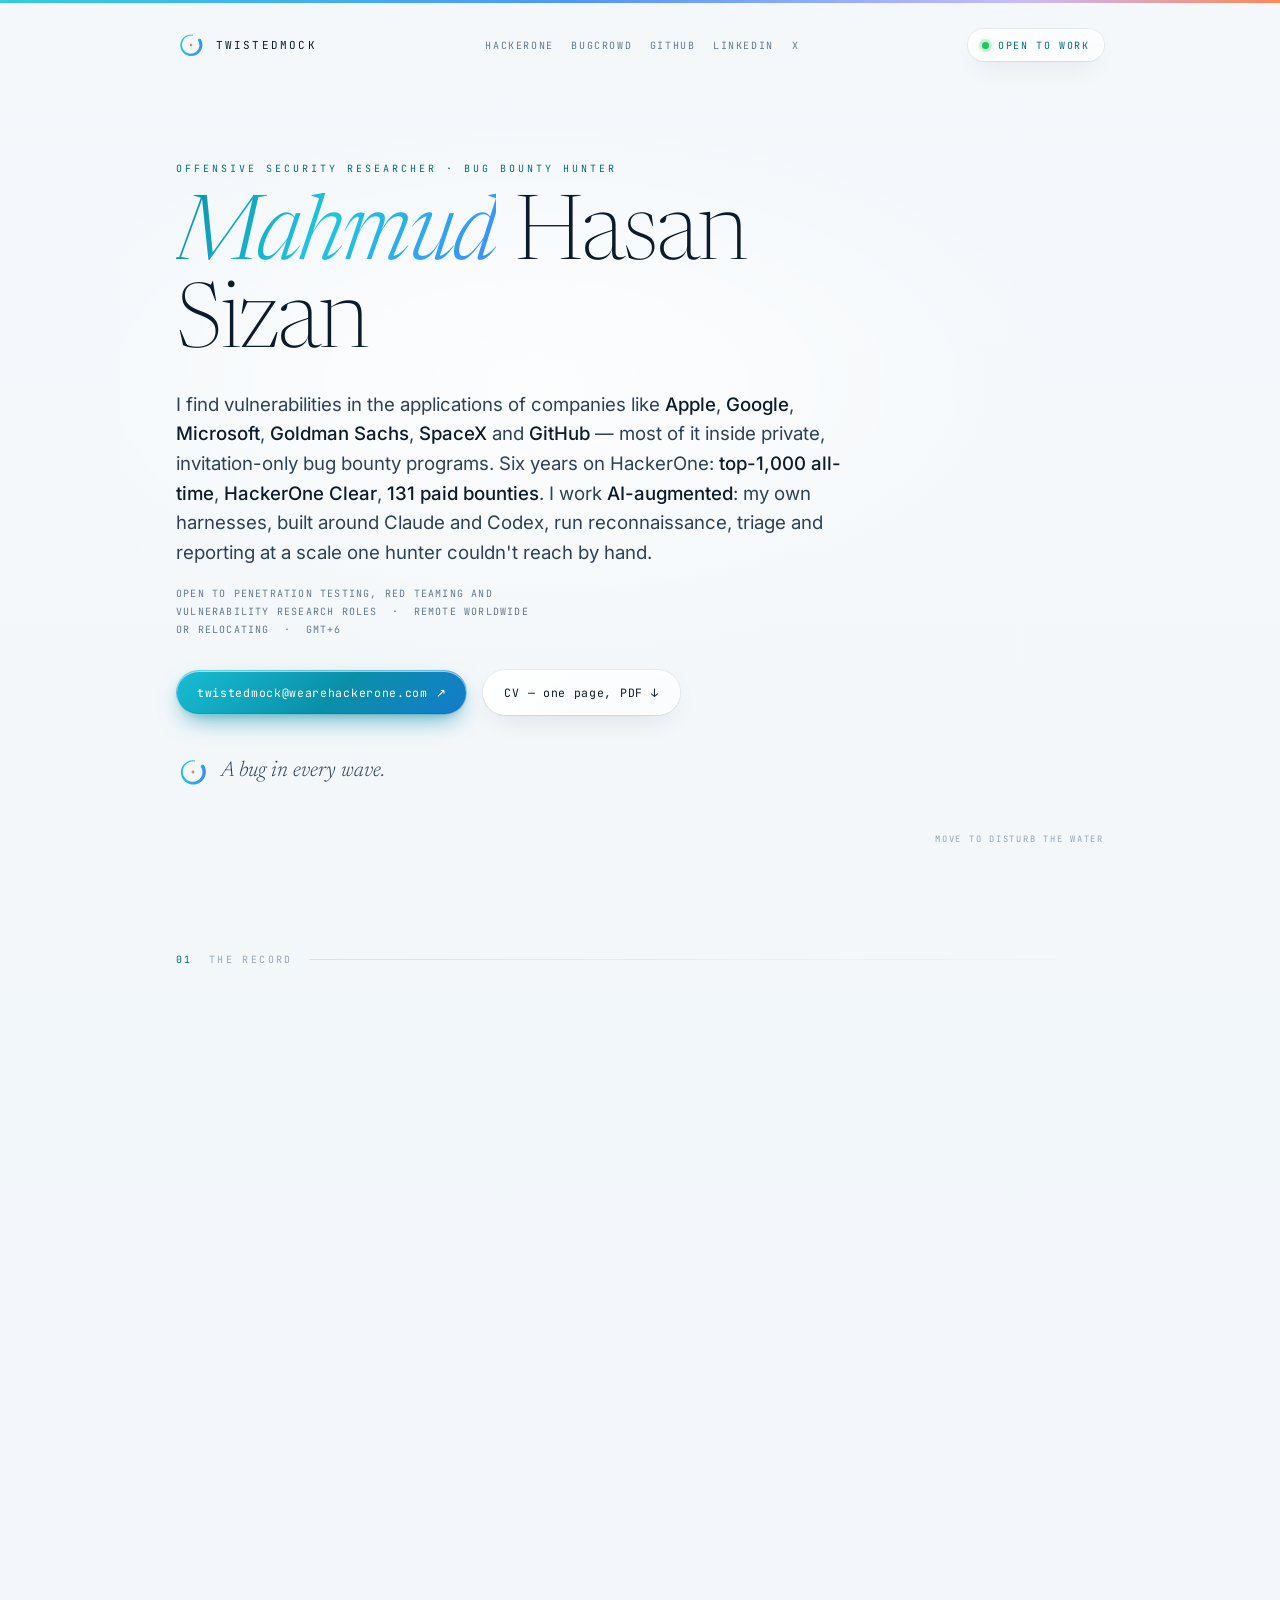
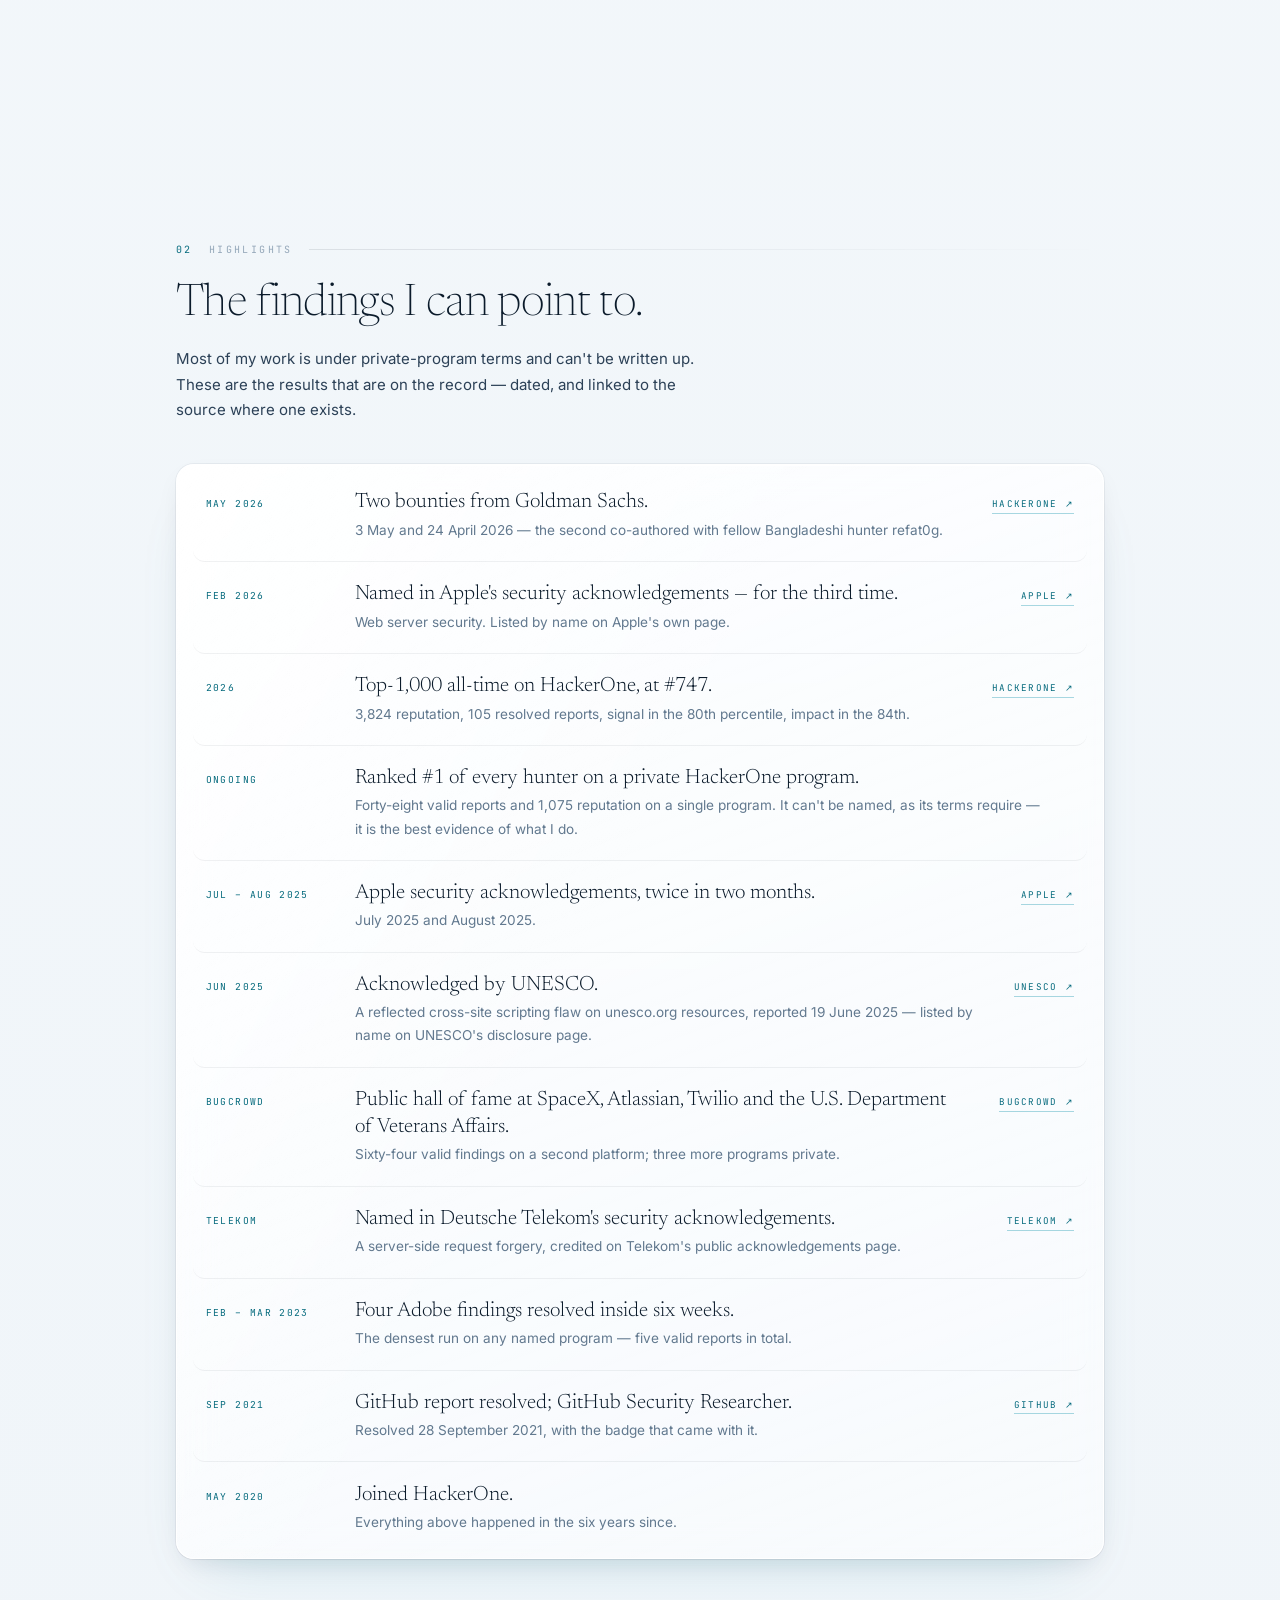
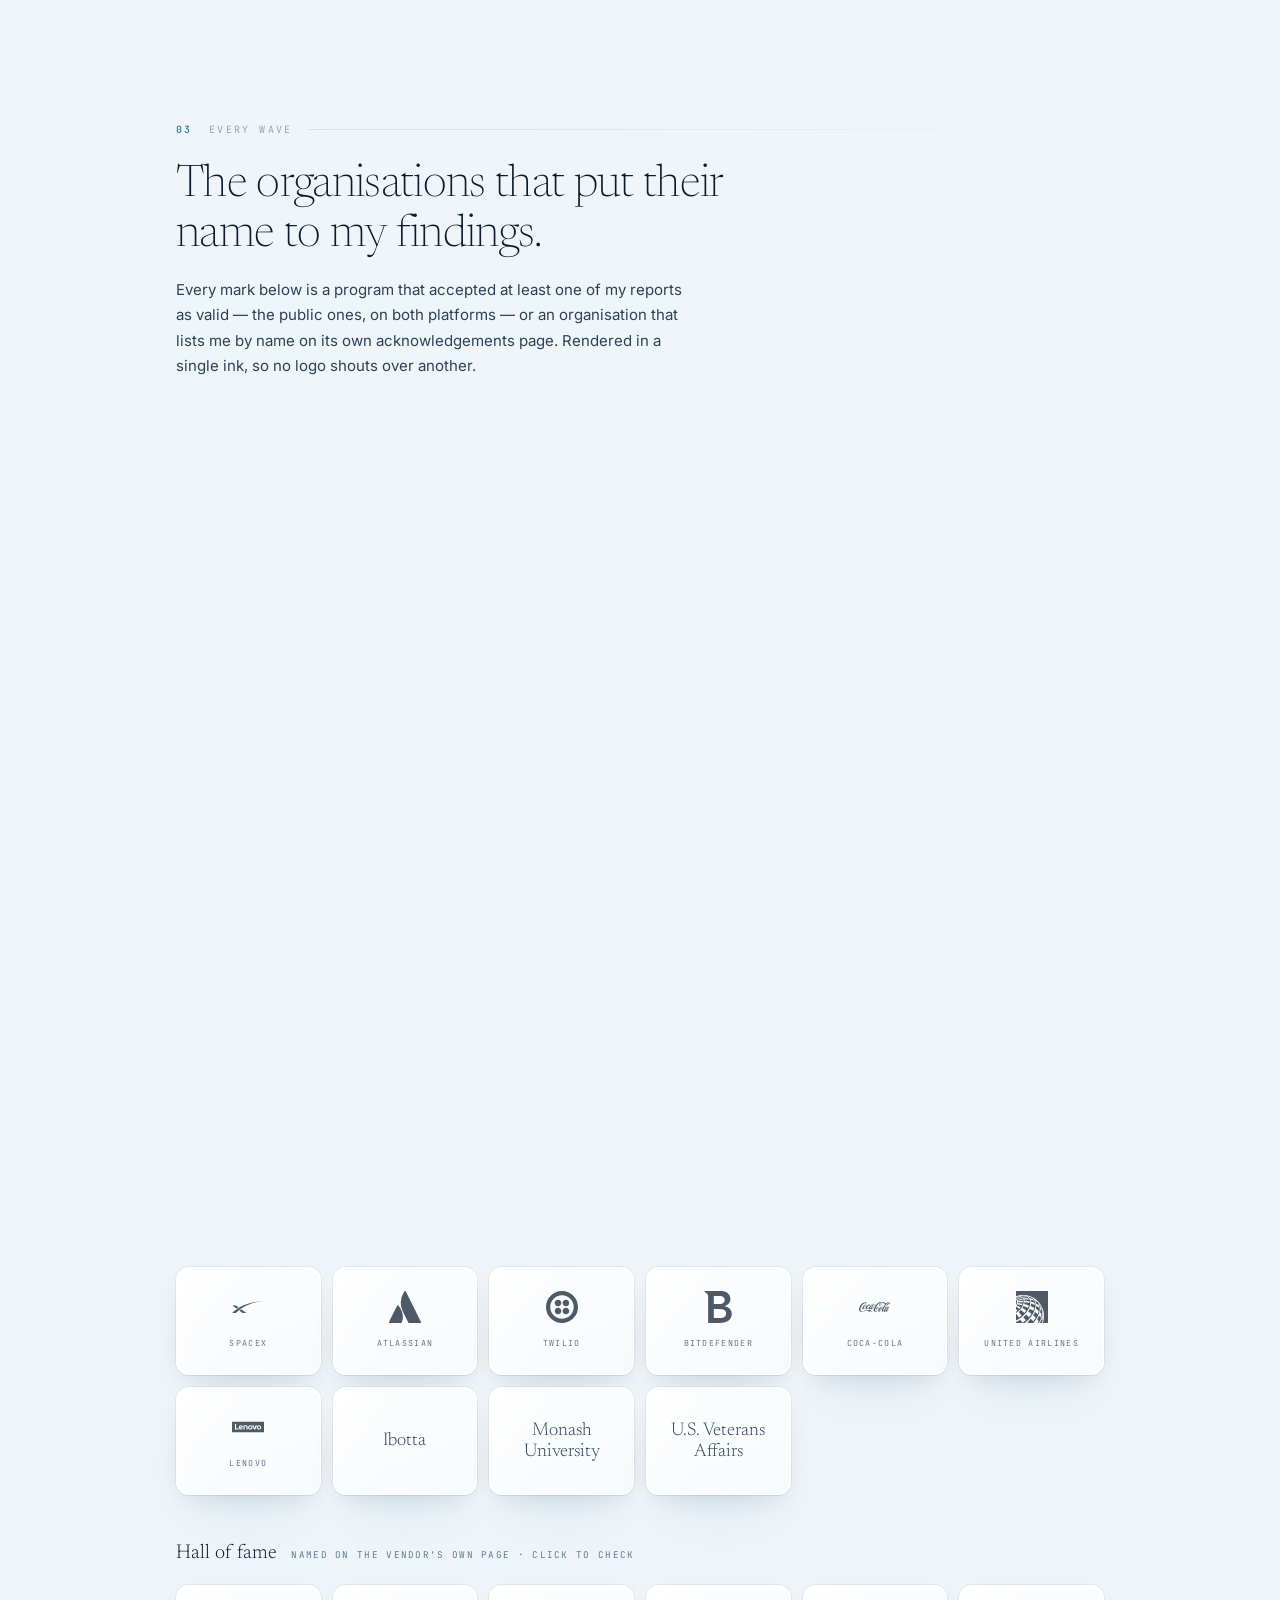
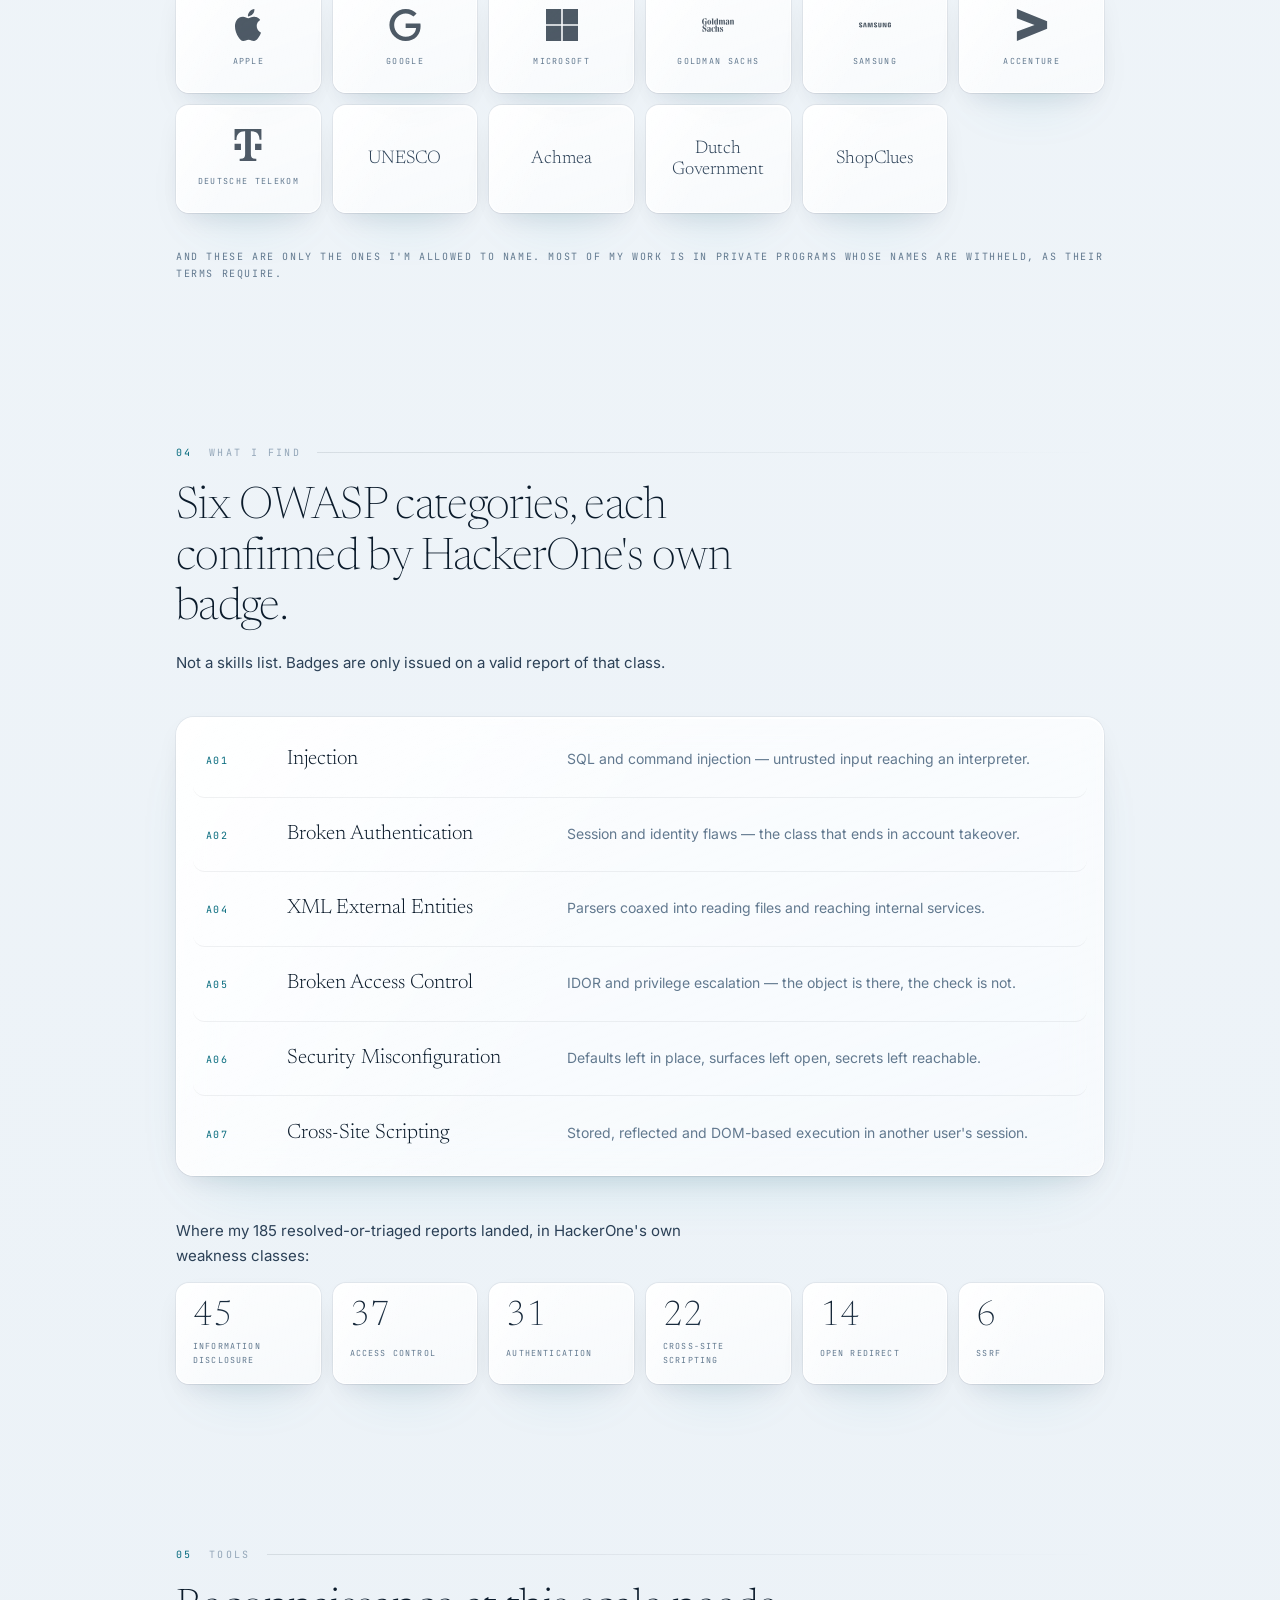
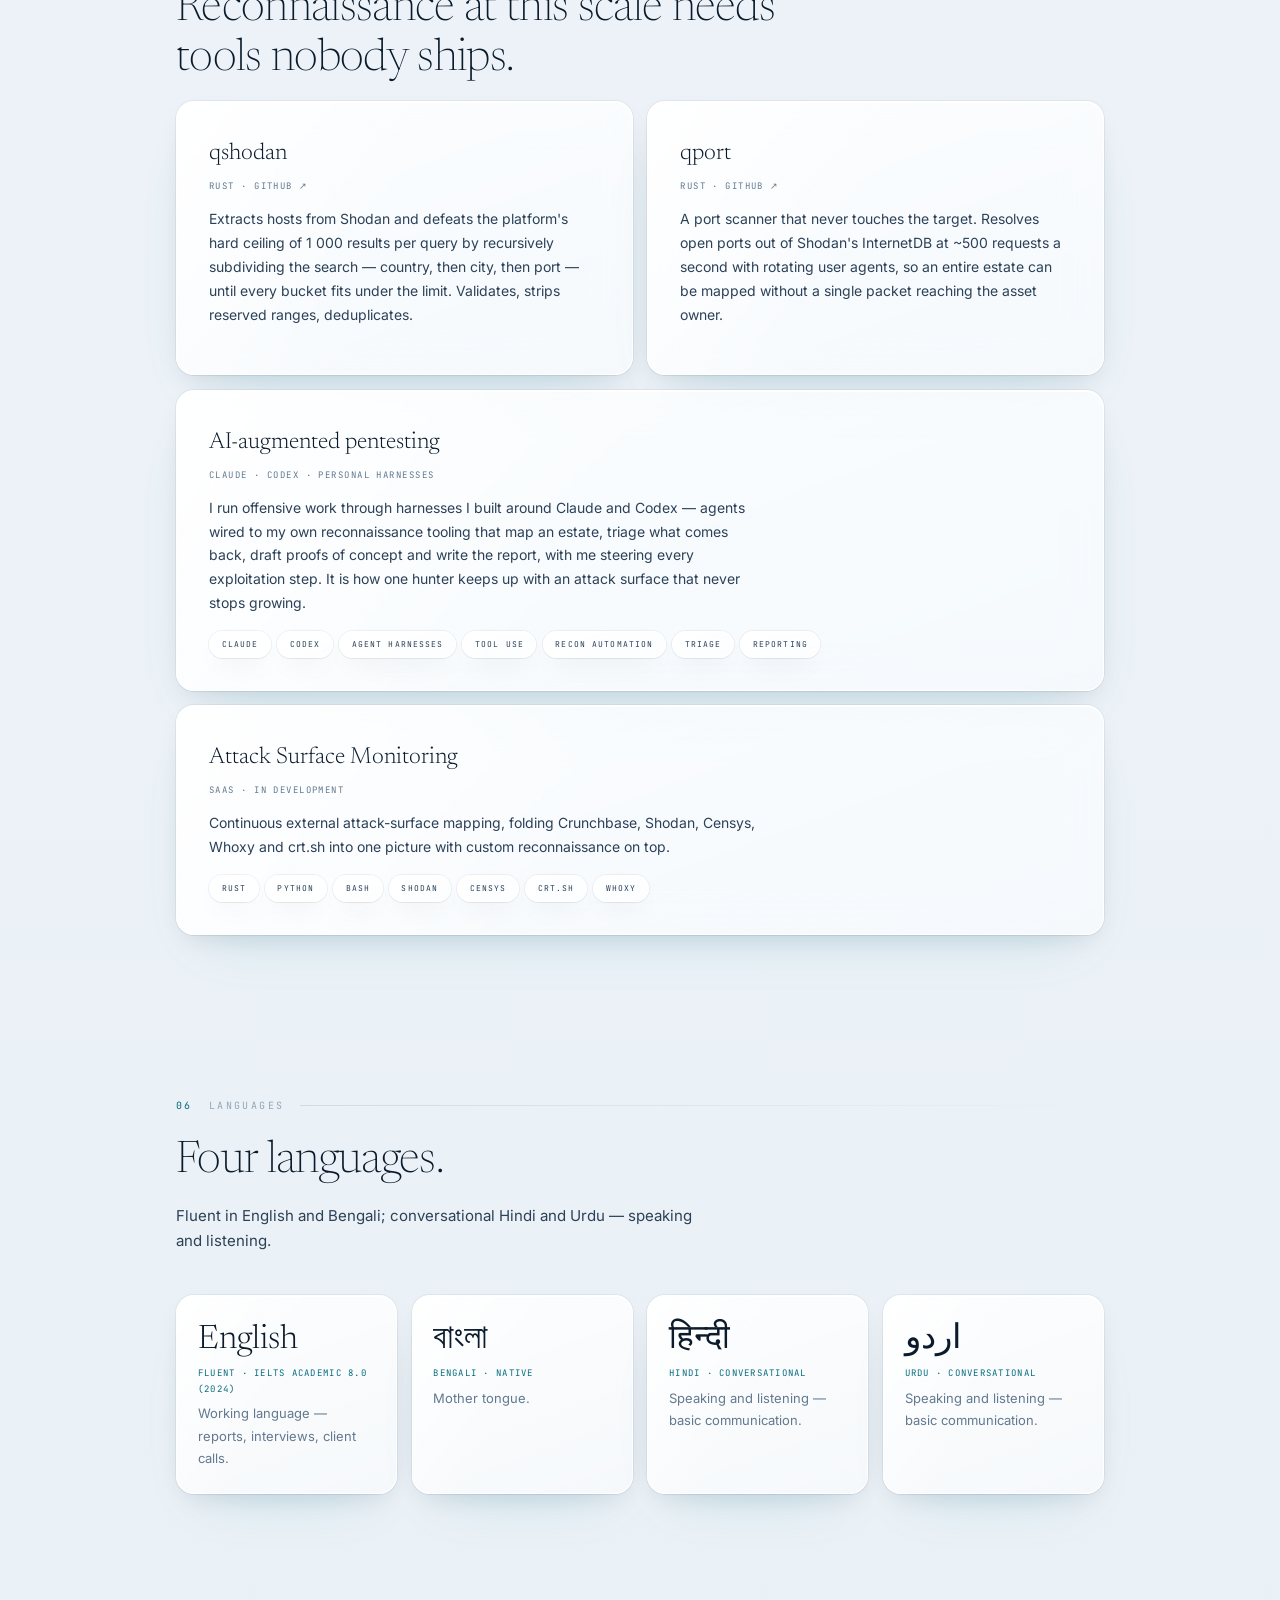
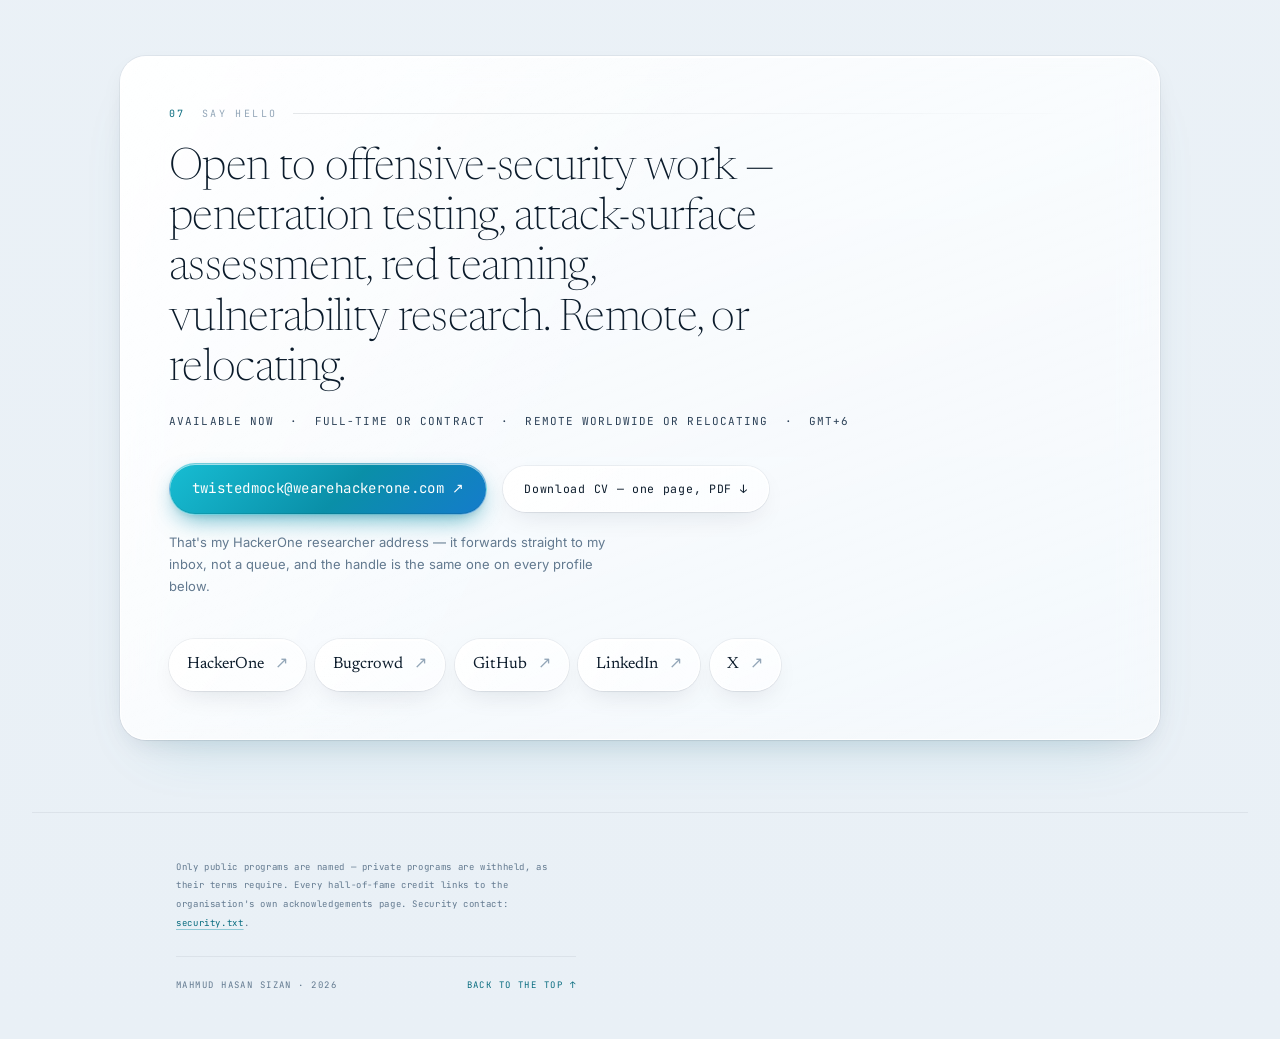
==== index.html @ 0fc8dae5 "Logo: the enso — one brushstroke, a ripple on still water, one drop at its centre Replaces the break" ====
<!doctype html>
<html lang="en">
<head>
<meta charset="utf-8">
<meta name="viewport" content="width=device-width,initial-scale=1">
<title>Mahmud Hasan Sizan — Offensive Security Researcher</title>
<meta name="description" content="I'm a bug bounty hunter — 105 reports resolved across 75 programs, 131 paid bounties, HackerOne Clear. Credited by Apple, Google, Microsoft, Goldman Sachs, SpaceX and GitHub.">
<meta property="og:title" content="Mahmud Hasan Sizan — Offensive Security Researcher">
<meta property="og:description" content="A bug in every wave. 75 programs, 105 resolved, 131 paid bounties. Credited by Apple, Google, Microsoft, Goldman Sachs, SpaceX and GitHub.">
<meta property="og:type" content="website">
<meta property="og:url" content="https://twistedmock.com/">
<link rel="canonical" href="https://twistedmock.com/">
<link rel="preload" href="assets/fonts/Newsreader-200-latin.woff2" as="font" type="font/woff2" crossorigin>
<link rel="preload" href="assets/fonts/JetBrainsMono-400-latin.woff2" as="font" type="font/woff2" crossorigin>
<link rel="stylesheet" href="assets/css/fonts.css">
<link rel="stylesheet" href="assets/css/style.css">
<meta name="theme-color" content="#F4F8FB">
<link rel="icon" href="favicon.svg" type="image/svg+xml">
<link rel="icon" href="favicon-32.png" type="image/png" sizes="32x32">
<link rel="apple-touch-icon" href="apple-touch-icon.png">
</head>
<body>

<div class="orbs" aria-hidden="true"><i></i><i></i><i></i><i></i></div>
<div class="grid-bg" aria-hidden="true"></div>
<canvas id="water" aria-hidden="true"></canvas>

<!-- ══════════════ top bar: who, and where to check ══════════════ -->
<header class="top" id="top">
  <a class="top__id" href="#top" aria-label="twistedmock — back to top">
    <svg class="mark-svg" viewBox="0 0 64 64" aria-hidden="true"><defs><linearGradient id="lg-top" x1="0" y1="0" x2="1" y2="0"><stop offset="0" stop-color="#1FC6DB"/><stop offset="1" stop-color="#3D8BFF"/></linearGradient></defs><g fill="url(#lg-top)"><path d="M52.83 19.48 L53.24 20.20 L53.63 20.93 L53.99 21.68 L54.32 22.43 L54.63 23.20 L54.91 23.98 L55.16 24.76 L55.39 25.56 L55.58 26.36 L55.75 27.17 L55.90 27.98 L56.01 28.80 L56.10 29.62 L56.16 30.44 L56.19 31.26 L56.19 32.08 L56.16 32.91 L56.11 33.73 L56.02 34.55 L55.91 35.36 L55.78 36.17 L55.61 36.98 L55.42 37.77 L55.20 38.56 L54.95 39.35 L54.68 40.12 L54.38 40.88 L54.05 41.63 L53.70 42.37 L53.32 43.10 L52.92 43.81 L52.50 44.51 L52.05 45.20 L51.58 45.86 L51.09 46.51 L50.57 47.15 L50.04 47.76 L49.48 48.36 L48.91 48.93 L48.31 49.49 L47.70 50.03 L47.07 50.54 L46.42 51.03 L45.76 51.50 L45.08 51.94 L44.38 52.37 L43.68 52.76 L42.96 53.14 L42.22 53.49 L41.48 53.81 L40.73 54.10 L39.97 54.38 L39.20 54.62 L38.42 54.84 L37.64 55.03 L36.85 55.19 L36.05 55.33 L35.25 55.44 L34.45 55.52 L33.65 55.58 L32.84 55.60 L32.04 55.60 L31.24 55.58 L30.44 55.52 L29.64 55.44 L28.85 55.33 L28.06 55.20 L27.27 55.03 L26.49 54.84 L25.72 54.63 L24.96 54.39 L24.21 54.12 L23.47 53.83 L22.74 53.51 L22.02 53.17 L21.31 52.80 L20.62 52.41 L19.94 52.00 L19.27 51.56 L18.62 51.10 L17.99 50.62 L17.38 50.12 L16.78 49.60 L16.20 49.06 L15.64 48.50 L15.10 47.92 L14.58 47.33 L14.08 46.72 L13.61 46.09 L13.15 45.44 L12.72 44.78 L12.31 44.11 L11.93 43.43 L11.56 42.73 L11.23 42.02 L10.91 41.30 L10.63 40.57 L10.36 39.83 L10.13 39.09 L9.92 38.33 L9.73 37.57 L9.57 36.81 L9.44 36.04 L9.33 35.27 L9.25 34.49 L9.20 33.71 L9.17 32.94 L9.17 32.16 L9.20 31.38 L9.25 30.61 L9.33 29.84 L9.43 29.07 L9.57 28.31 L9.72 27.55 L9.91 26.80 L10.11 26.05 L10.35 25.32 L10.60 24.59 L10.89 23.87 L11.19 23.17 L11.52 22.47 L11.88 21.79 L12.25 21.12 L12.65 20.46 L13.07 19.82 L13.51 19.20 L13.97 18.59 L14.45 17.99 L14.96 17.42 L15.48 16.86 L16.02 16.32 L16.57 15.80 L17.15 15.30 L17.73 14.82 L18.34 14.36 L18.96 13.92 L19.59 13.50 L20.24 13.11 L20.90 12.74 L21.57 12.39 L22.25 12.06 L22.95 11.76 L23.65 11.48 L24.36 11.23 L25.08 11.00 L25.80 10.80 L26.53 10.62 L27.27 10.46 L28.00 10.34 L28.75 10.23 L29.49 10.16 L30.24 10.10 L30.99 10.08 L31.73 10.08 L32.48 10.10 L33.22 10.15 L33.96 10.23 L34.70 10.33 L35.43 10.45 L36.16 10.60 L35.85 12.17 L35.17 12.07 L34.49 12.00 L33.81 11.94 L33.12 11.92 L32.44 11.91 L31.75 11.93 L31.07 11.97 L30.39 12.03 L29.72 12.12 L29.05 12.23 L28.38 12.36 L27.72 12.52 L27.06 12.69 L26.41 12.89 L25.77 13.11 L25.14 13.35 L24.52 13.62 L23.90 13.90 L23.30 14.20 L22.71 14.53 L22.13 14.87 L21.56 15.23 L21.01 15.62 L20.47 16.02 L19.95 16.43 L19.44 16.87 L18.94 17.32 L18.46 17.79 L18.00 18.27 L17.56 18.77 L17.13 19.28 L16.72 19.80 L16.33 20.34 L15.96 20.89 L15.61 21.46 L15.27 22.03 L14.96 22.61 L14.67 23.21 L14.40 23.81 L14.15 24.42 L13.92 25.04 L13.71 25.67 L13.52 26.30 L13.36 26.93 L13.21 27.58 L13.09 28.22 L12.99 28.87 L12.92 29.52 L12.86 30.17 L12.83 30.83 L12.82 31.48 L12.83 32.13 L12.86 32.79 L12.92 33.43 L13.00 34.08 L13.10 34.72 L13.22 35.36 L13.36 36.00 L13.53 36.62 L13.71 37.24 L13.92 37.86 L14.14 38.46 L14.39 39.06 L14.66 39.65 L14.94 40.23 L15.25 40.79 L15.57 41.35 L15.92 41.90 L16.28 42.43 L16.65 42.95 L17.05 43.45 L17.46 43.94 L17.89 44.42 L18.33 44.88 L18.79 45.33 L19.26 45.76 L19.75 46.17 L20.25 46.56 L20.76 46.94 L21.29 47.30 L21.82 47.64 L22.37 47.97 L22.92 48.27 L23.49 48.56 L24.07 48.82 L24.65 49.07 L25.24 49.29 L25.84 49.50 L26.44 49.68 L27.05 49.85 L27.66 49.99 L28.28 50.11 L28.90 50.21 L29.53 50.29 L30.15 50.35 L30.78 50.39 L31.41 50.40 L32.03 50.40 L32.66 50.37 L33.28 50.32 L33.90 50.25 L34.52 50.16 L35.13 50.05 L35.74 49.92 L36.35 49.77 L36.95 49.60 L37.54 49.40 L38.12 49.19 L38.70 48.96 L39.27 48.71 L39.82 48.44 L40.37 48.15 L40.91 47.84 L41.44 47.52 L41.95 47.18 L42.46 46.82 L42.95 46.45 L43.42 46.05 L43.89 45.65 L44.33 45.23 L44.77 44.79 L45.19 44.34 L45.59 43.88 L45.98 43.40 L46.34 42.91 L46.70 42.41 L47.03 41.89 L47.35 41.37 L47.65 40.84 L47.93 40.29 L48.19 39.74 L48.44 39.18 L48.66 38.61 L48.87 38.04 L49.05 37.46 L49.22 36.87 L49.36 36.28 L49.49 35.69 L49.59 35.09 L49.68 34.48 L49.74 33.88 L49.79 33.27 L49.81 32.67 L49.81 32.06 L49.79 31.46 L49.76 30.85 L49.70 30.25 L49.62 29.65 L49.52 29.05 L49.40 28.46 L49.26 27.87 L49.11 27.29 L48.93 26.71 L48.73 26.14 L48.52 25.58 L48.28 25.02 L48.03 24.47 L47.76 23.93 L47.48 23.40 L47.17 22.88Z"/><circle cx="50.00" cy="21.18" r="3.30"/></g><circle cx="32" cy="32" r="2.6" fill="#FF7A45"/></svg>
    <span class="mono">twistedmock</span>
  </a>
  <nav class="top__nav mono" aria-label="Profiles">
    <a href="https://hackerone.com/twistedmock" target="_blank" rel="noopener noreferrer">HackerOne</a>
    <a href="https://bugcrowd.com/twistedmock" target="_blank" rel="noopener noreferrer">Bugcrowd</a>
    <a href="https://github.com/Twistedmock" target="_blank" rel="noopener noreferrer">GitHub</a>
    <a href="https://www.linkedin.com/in/twistedmock/" target="_blank" rel="noopener noreferrer">LinkedIn</a>
    <a href="https://x.com/twisted_mock" target="_blank" rel="noopener noreferrer">X</a>
  </nav>
  <span class="chip mono"><i></i> Open to work</span>
</header>

<!-- ══════════════ intro ══════════════ -->
<section class="intro">
  <p class="intro__kicker mono">Offensive Security Researcher · Bug Bounty Hunter</p>
  <h1><em>Mahmud</em> Hasan Sizan</h1>
  <p class="intro__lead">
    I find vulnerabilities in the applications of companies like <b>Apple</b>, <b>Google</b>, <b>Microsoft</b>,
    <b>Goldman Sachs</b>, <b>SpaceX</b> and <b>GitHub</b> — most of it inside private, invitation-only bug bounty programs.
    Six years on HackerOne: <b>top-1,000 all-time</b>, <b>HackerOne Clear</b>, <b>131 paid bounties</b>.
    I work <b>AI-augmented</b>: my own harnesses, built around Claude and Codex, run reconnaissance,
    triage and reporting at a scale one hunter couldn't reach by hand.
  </p>
  <p class="intro__fit mono">Open to penetration testing, red teaming and vulnerability research roles &nbsp;·&nbsp; remote worldwide or relocating &nbsp;·&nbsp; GMT+6</p>
  <div class="intro__act">
    <a class="btn btn--primary" href="mailto:twistedmock@wearehackerone.com">twistedmock@wearehackerone.com <i>↗</i></a>
    <a class="btn btn--glass" href="cv.pdf" download>CV — one page, PDF <i>↓</i></a>
  </div>
  <p class="intro__tag">
    <svg class="mark-svg" viewBox="0 0 64 64" aria-hidden="true"><defs><linearGradient id="lg-tag" x1="0" y1="0" x2="1" y2="0"><stop offset="0" stop-color="#1FC6DB"/><stop offset="1" stop-color="#3D8BFF"/></linearGradient></defs><g fill="url(#lg-tag)"><path d="M52.83 19.48 L53.24 20.20 L53.63 20.93 L53.99 21.68 L54.32 22.43 L54.63 23.20 L54.91 23.98 L55.16 24.76 L55.39 25.56 L55.58 26.36 L55.75 27.17 L55.90 27.98 L56.01 28.80 L56.10 29.62 L56.16 30.44 L56.19 31.26 L56.19 32.08 L56.16 32.91 L56.11 33.73 L56.02 34.55 L55.91 35.36 L55.78 36.17 L55.61 36.98 L55.42 37.77 L55.20 38.56 L54.95 39.35 L54.68 40.12 L54.38 40.88 L54.05 41.63 L53.70 42.37 L53.32 43.10 L52.92 43.81 L52.50 44.51 L52.05 45.20 L51.58 45.86 L51.09 46.51 L50.57 47.15 L50.04 47.76 L49.48 48.36 L48.91 48.93 L48.31 49.49 L47.70 50.03 L47.07 50.54 L46.42 51.03 L45.76 51.50 L45.08 51.94 L44.38 52.37 L43.68 52.76 L42.96 53.14 L42.22 53.49 L41.48 53.81 L40.73 54.10 L39.97 54.38 L39.20 54.62 L38.42 54.84 L37.64 55.03 L36.85 55.19 L36.05 55.33 L35.25 55.44 L34.45 55.52 L33.65 55.58 L32.84 55.60 L32.04 55.60 L31.24 55.58 L30.44 55.52 L29.64 55.44 L28.85 55.33 L28.06 55.20 L27.27 55.03 L26.49 54.84 L25.72 54.63 L24.96 54.39 L24.21 54.12 L23.47 53.83 L22.74 53.51 L22.02 53.17 L21.31 52.80 L20.62 52.41 L19.94 52.00 L19.27 51.56 L18.62 51.10 L17.99 50.62 L17.38 50.12 L16.78 49.60 L16.20 49.06 L15.64 48.50 L15.10 47.92 L14.58 47.33 L14.08 46.72 L13.61 46.09 L13.15 45.44 L12.72 44.78 L12.31 44.11 L11.93 43.43 L11.56 42.73 L11.23 42.02 L10.91 41.30 L10.63 40.57 L10.36 39.83 L10.13 39.09 L9.92 38.33 L9.73 37.57 L9.57 36.81 L9.44 36.04 L9.33 35.27 L9.25 34.49 L9.20 33.71 L9.17 32.94 L9.17 32.16 L9.20 31.38 L9.25 30.61 L9.33 29.84 L9.43 29.07 L9.57 28.31 L9.72 27.55 L9.91 26.80 L10.11 26.05 L10.35 25.32 L10.60 24.59 L10.89 23.87 L11.19 23.17 L11.52 22.47 L11.88 21.79 L12.25 21.12 L12.65 20.46 L13.07 19.82 L13.51 19.20 L13.97 18.59 L14.45 17.99 L14.96 17.42 L15.48 16.86 L16.02 16.32 L16.57 15.80 L17.15 15.30 L17.73 14.82 L18.34 14.36 L18.96 13.92 L19.59 13.50 L20.24 13.11 L20.90 12.74 L21.57 12.39 L22.25 12.06 L22.95 11.76 L23.65 11.48 L24.36 11.23 L25.08 11.00 L25.80 10.80 L26.53 10.62 L27.27 10.46 L28.00 10.34 L28.75 10.23 L29.49 10.16 L30.24 10.10 L30.99 10.08 L31.73 10.08 L32.48 10.10 L33.22 10.15 L33.96 10.23 L34.70 10.33 L35.43 10.45 L36.16 10.60 L35.85 12.17 L35.17 12.07 L34.49 12.00 L33.81 11.94 L33.12 11.92 L32.44 11.91 L31.75 11.93 L31.07 11.97 L30.39 12.03 L29.72 12.12 L29.05 12.23 L28.38 12.36 L27.72 12.52 L27.06 12.69 L26.41 12.89 L25.77 13.11 L25.14 13.35 L24.52 13.62 L23.90 13.90 L23.30 14.20 L22.71 14.53 L22.13 14.87 L21.56 15.23 L21.01 15.62 L20.47 16.02 L19.95 16.43 L19.44 16.87 L18.94 17.32 L18.46 17.79 L18.00 18.27 L17.56 18.77 L17.13 19.28 L16.72 19.80 L16.33 20.34 L15.96 20.89 L15.61 21.46 L15.27 22.03 L14.96 22.61 L14.67 23.21 L14.40 23.81 L14.15 24.42 L13.92 25.04 L13.71 25.67 L13.52 26.30 L13.36 26.93 L13.21 27.58 L13.09 28.22 L12.99 28.87 L12.92 29.52 L12.86 30.17 L12.83 30.83 L12.82 31.48 L12.83 32.13 L12.86 32.79 L12.92 33.43 L13.00 34.08 L13.10 34.72 L13.22 35.36 L13.36 36.00 L13.53 36.62 L13.71 37.24 L13.92 37.86 L14.14 38.46 L14.39 39.06 L14.66 39.65 L14.94 40.23 L15.25 40.79 L15.57 41.35 L15.92 41.90 L16.28 42.43 L16.65 42.95 L17.05 43.45 L17.46 43.94 L17.89 44.42 L18.33 44.88 L18.79 45.33 L19.26 45.76 L19.75 46.17 L20.25 46.56 L20.76 46.94 L21.29 47.30 L21.82 47.64 L22.37 47.97 L22.92 48.27 L23.49 48.56 L24.07 48.82 L24.65 49.07 L25.24 49.29 L25.84 49.50 L26.44 49.68 L27.05 49.85 L27.66 49.99 L28.28 50.11 L28.90 50.21 L29.53 50.29 L30.15 50.35 L30.78 50.39 L31.41 50.40 L32.03 50.40 L32.66 50.37 L33.28 50.32 L33.90 50.25 L34.52 50.16 L35.13 50.05 L35.74 49.92 L36.35 49.77 L36.95 49.60 L37.54 49.40 L38.12 49.19 L38.70 48.96 L39.27 48.71 L39.82 48.44 L40.37 48.15 L40.91 47.84 L41.44 47.52 L41.95 47.18 L42.46 46.82 L42.95 46.45 L43.42 46.05 L43.89 45.65 L44.33 45.23 L44.77 44.79 L45.19 44.34 L45.59 43.88 L45.98 43.40 L46.34 42.91 L46.70 42.41 L47.03 41.89 L47.35 41.37 L47.65 40.84 L47.93 40.29 L48.19 39.74 L48.44 39.18 L48.66 38.61 L48.87 38.04 L49.05 37.46 L49.22 36.87 L49.36 36.28 L49.49 35.69 L49.59 35.09 L49.68 34.48 L49.74 33.88 L49.79 33.27 L49.81 32.67 L49.81 32.06 L49.79 31.46 L49.76 30.85 L49.70 30.25 L49.62 29.65 L49.52 29.05 L49.40 28.46 L49.26 27.87 L49.11 27.29 L48.93 26.71 L48.73 26.14 L48.52 25.58 L48.28 25.02 L48.03 24.47 L47.76 23.93 L47.48 23.40 L47.17 22.88Z"/><circle cx="50.00" cy="21.18" r="3.30"/></g><circle cx="32" cy="32" r="2.6" fill="#FF7A45"/></svg>
    A bug in every wave.
  </p>
  <span class="intro__hint mono">Move to disturb the water</span>
</section>

<main>

<!-- ══════════════ 01 — THE RECORD ══════════════ -->
<section class="sec" id="record">
  <div class="wrap">
    <p class="mark mono"><span>01</span> The record</p>
    <h2 class="reveal">Six years of it, and the numbers hold up.</h2>
    <p class="sub reveal">
      Reputation, rank, signal and impact are checkable on my <a href="https://hackerone.com/twistedmock" target="_blank" rel="noopener noreferrer">public HackerOne profile</a>;
      report, severity and bounty counts come from my HackerOne account.
    </p>

    <div class="grid">
      <div class="cell reveal"><b class="num" data-to="3824">0</b><span>Reputation</span></div>
      <div class="cell reveal"><b class="num" data-to="747" data-prefix="#">0</b><span>Global rank <i>top 1,000 all-time</i></span></div>
      <div class="cell reveal"><b class="num" data-to="105">0</b><span>Reports resolved <i>+ 80 triaged</i></span></div>
      <div class="cell reveal"><b class="num" data-to="57">0</b><span>Critical &amp; high findings <i>27 critical</i></span></div>
      <div class="cell reveal"><b class="num" data-to="75">0</b><span>Programs that thanked me <i>of 182 reported to</i></span></div>
      <div class="cell reveal"><b class="num" data-to="131">0</b><span>Paid bounties <i>36 programs</i></span></div>
      <div class="cell reveal"><b class="num" data-to="5.55" data-dec="2">0</b><span>Signal <i>80th percentile</i></span></div>
      <div class="cell reveal"><b class="num" data-to="84" data-suffix="th">0</b><span>Impact <i>top 16% for severity</i></span></div>
    </div>

    <ul class="flags reveal">
      <li><b>HackerOne Clear</b><span>Background-checked. Most researchers are not.</span></li>
      <li><b>9-month streak</b><span>Valid reports every month, Jan – Sep 2026.</span></li>
      <li><b>Milestone Level III</b><span>All three tiers cleared, 2025–26 cycle.</span></li>
      <li><b>18 badges</b><span>Six of them distinct OWASP categories.</span></li>
    </ul>
  </div>
</section>

<!-- ══════════════ 02 — HIGHLIGHTS ══════════════ -->
<section class="sec" id="highlights">
  <div class="wrap">
    <p class="mark mono"><span>02</span> Highlights</p>
    <h2 class="reveal">The findings I can point to.</h2>
    <p class="sub reveal">
      Most of my work is under private-program terms and can't be written up. These are the results
      that are on the record — dated, and linked to the source where one exists.
    </p>

    <ol class="timeline reveal">
      <li><time datetime="2026-05">May 2026</time><div><b>Two bounties from Goldman Sachs.</b><em>3 May and 24 April 2026 — the second co-authored with fellow Bangladeshi hunter refat0g.</em></div><a class="proof" href="https://hackerone.com/twistedmock" target="_blank" rel="noopener noreferrer">HackerOne ↗</a></li>
      <li><time datetime="2026-02">Feb 2026</time><div><b>Named in Apple's security acknowledgements — for the third time.</b><em>Web server security. Listed by name on Apple's own page.</em></div><a class="proof" href="https://support.apple.com/en-us/102774" target="_blank" rel="noopener noreferrer">Apple ↗</a></li>
      <li><time datetime="2026">2026</time><div><b>Top-1,000 all-time on HackerOne, at #747.</b><em>3,824 reputation, 105 resolved reports, signal in the 80th percentile, impact in the 84th.</em></div><a class="proof" href="https://hackerone.com/twistedmock" target="_blank" rel="noopener noreferrer">HackerOne ↗</a></li>
      <li><span class="when">Ongoing</span><div><b>Ranked #1 of every hunter on a private HackerOne program.</b><em>Forty-eight valid reports and 1,075 reputation on a single program. It can't be named, as its terms require — it is the best evidence of what I do.</em></div></li>
      <li><time datetime="2025-08">Jul – Aug 2025</time><div><b>Apple security acknowledgements, twice in two months.</b><em>July 2025 and August 2025.</em></div><a class="proof" href="https://support.apple.com/en-us/102774" target="_blank" rel="noopener noreferrer">Apple ↗</a></li>
      <li><time datetime="2025-06-19">Jun 2025</time><div><b>Acknowledged by UNESCO.</b><em>A reflected cross-site scripting flaw on unesco.org resources, reported 19 June 2025 — listed by name on UNESCO's disclosure page.</em></div><a class="proof" href="https://www.unesco.org/en/vulnerability-disclosure" target="_blank" rel="noopener noreferrer">UNESCO ↗</a></li>
      <li><span class="when">Bugcrowd</span><div><b>Public hall of fame at SpaceX, Atlassian, Twilio and the U.S. Department of Veterans Affairs.</b><em>Sixty-four valid findings on a second platform; three more programs private.</em></div><a class="proof" href="https://bugcrowd.com/twistedmock" target="_blank" rel="noopener noreferrer">Bugcrowd ↗</a></li>
      <li><span class="when">Telekom</span><div><b>Named in Deutsche Telekom's security acknowledgements.</b><em>A server-side request forgery, credited on Telekom's public acknowledgements page.</em></div><a class="proof" href="https://www.telekom.com/security/acknowledgements" target="_blank" rel="noopener noreferrer">Telekom ↗</a></li>
      <li><time datetime="2023-03">Feb – Mar 2023</time><div><b>Four Adobe findings resolved inside six weeks.</b><em>The densest run on any named program — five valid reports in total.</em></div></li>
      <li><time datetime="2021-09">Sep 2021</time><div><b>GitHub report resolved; GitHub Security Researcher.</b><em>Resolved 28 September 2021, with the badge that came with it.</em></div><a class="proof" href="https://github.com/Twistedmock" target="_blank" rel="noopener noreferrer">GitHub ↗</a></li>
      <li><time datetime="2020-05">May 2020</time><div><b>Joined HackerOne.</b><em>Everything above happened in the six years since.</em></div></li>
    </ol>
  </div>
</section>

<!-- ══════════════ 03 — COMPANIES ══════════════ -->
<section class="sec" id="companies">
  <div class="wrap">
    <p class="mark mono"><span>03</span> Every wave</p>
    <h2 class="reveal">The organisations that put their name to my findings.</h2>
    <p class="sub reveal">
      Every mark below is a program that accepted at least one of my reports as valid — the public
      ones, on both platforms — or an organisation that lists me by name on its own acknowledgements
      page. Rendered in a single ink, so no logo shouts over another.
    </p>

    <div class="group reveal"><h3>HackerOne</h3><span class="mono">public programs</span></div>
    <ol class="logos">
    <li class="logo reveal"><span class="logo__mk"><svg viewBox="0 0 24 24" role="img" aria-hidden="true"><path d="M15.607 4.653H8.941L6.645 19.251H1.82L4.862 0h7.995c3.754 0 6.375 2.294 6.473 5.513-.648-.478-2.105-.86-3.722-.86m6.57 5.546c0 3.41-3.01 6.853-6.958 6.853h-2.493L11.595 24H6.74l1.845-11.538h3.592c4.208 0 7.346-3.634 7.153-6.949a5.24 5.24 0 0 1 2.848 4.686M9.653 5.546h6.408c.907 0 1.942.222 2.363.541-.195 2.741-2.655 5.483-6.441 5.483H8.714Z"/></svg></span><span class="logo__n">PayPal</span></li>
    <li class="logo reveal"><span class="logo__mk"><svg viewBox="0 0 24 24" role="img" aria-hidden="true"><path d="M13.966 22.624l-1.69-4.281H8.122l3.892-9.144 5.662 13.425zM8.884 1.376H0v21.248zm15.116 0h-8.884L24 22.624Z"/></svg></span><span class="logo__n">Adobe</span></li>
    <li class="logo reveal"><span class="logo__mk"><svg viewBox="0 0 24 24" role="img" aria-hidden="true"><path d="M12 .297c-6.63 0-12 5.373-12 12 0 5.303 3.438 9.8 8.205 11.385.6.113.82-.258.82-.577 0-.285-.01-1.04-.015-2.04-3.338.724-4.042-1.61-4.042-1.61C4.422 18.07 3.633 17.7 3.633 17.7c-1.087-.744.084-.729.084-.729 1.205.084 1.838 1.236 1.838 1.236 1.07 1.835 2.809 1.305 3.495.998.108-.776.417-1.305.76-1.605-2.665-.3-5.466-1.332-5.466-5.93 0-1.31.465-2.38 1.235-3.22-.135-.303-.54-1.523.105-3.176 0 0 1.005-.322 3.3 1.23.96-.267 1.98-.399 3-.405 1.02.006 2.04.138 3 .405 2.28-1.552 3.285-1.23 3.285-1.23.645 1.653.24 2.873.12 3.176.765.84 1.23 1.91 1.23 3.22 0 4.61-2.805 5.625-5.475 5.92.42.36.81 1.096.81 2.22 0 1.606-.015 2.896-.015 3.286 0 .315.21.69.825.57C20.565 22.092 24 17.592 24 12.297c0-6.627-5.373-12-12-12"/></svg></span><span class="logo__n">GitHub</span></li>
    <li class="logo reveal"><span class="logo__mk"><svg viewBox="0 0 24 24" role="img" aria-hidden="true"><path d="M12 0C5.4 0 0 5.4 0 12s5.4 12 12 12 12-5.4 12-12S18.66 0 12 0zm5.521 17.34c-.24.359-.66.48-1.021.24-2.82-1.74-6.36-2.101-10.561-1.141-.418.122-.779-.179-.899-.539-.12-.421.18-.78.54-.9 4.56-1.021 8.52-.6 11.64 1.32.42.18.479.659.301 1.02zm1.44-3.3c-.301.42-.841.6-1.262.3-3.239-1.98-8.159-2.58-11.939-1.38-.479.12-1.02-.12-1.14-.6-.12-.48.12-1.021.6-1.141C9.6 9.9 15 10.561 18.72 12.84c.361.181.54.78.241 1.2zm.12-3.36C15.24 8.4 8.82 8.16 5.16 9.301c-.6.179-1.2-.181-1.38-.721-.18-.601.18-1.2.72-1.381 4.26-1.26 11.28-1.02 15.721 1.621.539.3.719 1.02.419 1.56-.299.421-1.02.599-1.559.3z"/></svg></span><span class="logo__n">Spotify</span></li>
    <li class="logo reveal"><span class="logo__mk"><svg viewBox="0 0 24 24" role="img" aria-hidden="true"><path d="M18.926 23.998 0 18.892 5.075.002 24 5.108ZM15.348 10.09l-5.282-1.453-1.414 5.273 5.282 1.453z"/></svg></span><span class="logo__n">Roblox</span></li>
    <li class="logo reveal"><span class="logo__mk"><svg viewBox="0 0 24 24" role="img" aria-hidden="true"><path d="M11.668 14.544l-.028-5.226c.138-.055.387-.111.608-.111.995 0 1.41.774 1.41 2.682 0 1.853-.47 2.765-1.438 2.765-.22 0-.441-.055-.552-.11zM3.124 7.438c4.203-3.843 9.29-4.866 14.018-4.866 1.3 0 2.544.083 3.76.194h-.028v11.253c0 2.184-.774 3.926-2.295 5.171-1.355 1.134-5.447 2.959-6.581 3.456-1.161-.525-5.253-2.378-6.581-3.456-1.493-1.244-2.295-3.014-2.295-5.171V7.438zm12.664 2.599c.028.912.276 1.576 1.687 2.406.747.442 1.051.747 1.051 1.272 0 .581-.387.94-1.023.94-.553 0-1.189-.304-1.631-.691v1.576c.553.304 1.217.525 1.88.525 1.687 0 2.433-1.189 2.461-2.267.028-.995-.249-1.742-1.659-2.571-.608-.387-1.134-.636-1.106-1.244 0-.581.525-.802.995-.802.581 0 1.161.332 1.521.691V8.378c-.304-.221-.94-.581-1.88-.553-1.135.028-2.296.829-2.296 2.212zm-5.834 9.484h1.714l-.028-3.594c.166.028.415.083.774.083 1.908 0 2.986-1.687 2.986-4.175 0-2.461-1.106-4.009-3.152-4.009-.94 0-1.687.221-2.295.608v11.087zm-5.945-6.166c0 1.797.829 2.71 2.516 2.71 1.051 0 1.908-.249 2.571-.691V7.991H7.41v6.387c-.194.138-.47.221-.802.221-.774 0-.885-.719-.885-1.189V7.991H4.009v5.364zM22.12 2.295v11.723c0 2.516-.94 4.645-2.765 6.111-1.549 1.3-6.332 3.429-7.355 3.871-1.023-.442-5.806-2.571-7.355-3.843-1.797-1.465-2.765-3.594-2.765-6.111V2.295C4.756.747 8.074 0 12 0s7.244.747 10.12 2.295zm-.304.221c-2.71-1.465-6-2.184-9.788-2.184s-7.079.746-9.788 2.184v11.502c0 2.433.912 4.452 2.627 5.862 1.576 1.3 6.581 3.484 7.161 3.76.581-.249 5.585-2.433 7.161-3.733 1.714-1.41 2.627-3.429 2.627-5.862V2.516zm-2.433 20.295c0 .47-.387.829-.829.829a.831.831 0 0 1-.829-.829c0-.47.387-.829.829-.829.441 0 .801.359.829.829zm-.166 0a.679.679 0 0 0-.664-.691c-.359 0-.664.332-.664.691 0 .359.304.664.664.664a.673.673 0 0 0 .664-.664zm-.553.055c.028.055.304.442.304.442h-.221s-.276-.387-.276-.415h-.028v.415h-.194v-.995l.304-.028c.249 0 .332.166.332.304s-.083.25-.221.277zm.027-.276c0-.055 0-.138-.166-.138h-.083v.304h.028c.194 0 .221-.083.221-.166z"/></svg></span><span class="logo__n">UPS</span></li>
    <li class="logo reveal"><span class="logo__mk"><svg viewBox="0 0 24 24" role="img" aria-hidden="true"><path d="M12 0C8.016 0 4.756.255 2.493 2.516.23 4.776 0 8.033 0 12.012c0 3.98.23 7.235 2.494 9.497C4.757 23.77 8.017 24 12 24c3.983 0 7.243-.23 9.506-2.491C23.77 19.247 24 15.99 24 12.012c0-3.984-.233-7.243-2.502-9.504C19.234.252 15.978 0 12 0zM4.906 7.405h5.624c1.47 0 3.007.068 3.764.827.746.746.827 2.233.83 3.676v4.54a.15.15 0 0 1-.152.147h-1.947a.15.15 0 0 1-.152-.148V11.83c-.002-.806-.048-1.634-.464-2.051-.358-.36-1.026-.441-1.72-.458H7.158a.15.15 0 0 0-.151.147v6.98a.15.15 0 0 1-.152.148H4.906a.15.15 0 0 1-.15-.148V7.554a.15.15 0 0 1 .15-.149zm12.131 0h1.949a.15.15 0 0 1 .15.15v8.892a.15.15 0 0 1-.15.148h-1.949a.15.15 0 0 1-.151-.148V7.554a.15.15 0 0 1 .151-.149zM8.92 10.948h2.046c.083 0 .15.066.15.147v5.352a.15.15 0 0 1-.15.148H8.92a.15.15 0 0 1-.152-.148v-5.352a.15.15 0 0 1 .152-.147Z"/></svg></span><span class="logo__n">Xiaomi</span></li>
    <li class="logo reveal"><span class="logo__mk"><svg viewBox="0 0 24 24" role="img" aria-hidden="true"><path d="M1.963 9.264h1.452v2.378c-.484.098-.855.148-1.262.148C.561 11.79 0 10.878 0 9.377c0-1.614.778-2.526 2.329-2.526.196 0 .567.014 1.03.084v1.522h-.336l-.19-.582c-.183-.553-.4-.827-.744-.827-.596 0-.912.806-.912 2.315 0 1.515.126 2.23.904 2.23.106 0 .231-.014.351-.048V9.776l-.469-.323v-.189Zm1.424 6.382c0 .954-.651 1.501-1.802 1.501-.315 0-.778-.048-1.213-.119v-1.865h.337l.14.441c.315 1.017.54 1.353.94 1.353.421 0 .722-.371.722-.862 0-.399-.189-.68-.595-.898l-.702-.378c-.541-.287-.835-.736-.835-1.283 0-.828.68-1.326 1.796-1.326.252 0 .547.022 1.016.085v1.521h-.337l-.188-.581c-.19-.618-.393-.842-.764-.842-.415 0-.66.266-.66.652 0 .343.19.589.561.799l.708.399c.596.337.876.786.876 1.403Zm3.101 1.102.14.211v.106H5.556l-.05-.407c-.112.308-.407.491-.786.491-.561 0-.912-.351-.912-.926 0-.561.315-.933 1.283-1.311l.414-.161v-.525c0-.463-.085-.652-.344-.652-.21 0-.329.112-.533.623l-.231.573h-.315v-1.144c.414-.126.828-.21 1.185-.21.792 0 1.221.378 1.221 1.066v2.266Zm.405-6.824c0 1.192-.637 1.866-1.459 1.866-.82 0-1.457-.674-1.457-1.866 0-1.193.637-1.866 1.459-1.866.82 0 1.457.673 1.457 1.866Zm-1.387 6.235v-1.213l-.133.056c-.414.169-.569.547-.569 1.101 0 .414.099.652.329.652.231 0 .373-.225.373-.596Zm.357-6.235c0-1.347-.112-1.704-.427-1.704s-.428.357-.428 1.704c0 1.346.113 1.704.428 1.704s.427-.358.427-1.704Zm3.521 6.269.126.064c-.224.646-.511.89-1.066.89-.904 0-1.409-.679-1.409-1.865 0-1.185.589-1.866 1.55-1.866.258 0 .603.042.897.16v1.193h-.329l-.132-.449c-.176-.596-.273-.75-.449-.75-.281 0-.505.365-.505 1.754 0 1.114.168 1.521.595 1.521.287.001.532-.181.722-.652Zm-.779-4.488H7.342v-.104l.141-.211V7.476l-.141-.21V7.16l1.123-.084v4.313l.14.211v.105Zm1.726.085c-.772 0-1.235-.702-1.235-1.901 0-1.192.483-1.83 1.227-1.83.379 0 .589.147.68.441V7.476l-.141-.21V7.16l1.123-.084v4.313l.14.211v.104h-.996l-.077-.533c-.111.457-.321.619-.721.619Zm2.461 4.958.14.211v.106H11.67v-.106l.14-.211v-2.525c0-.301-.091-.483-.309-.483-.26 0-.449.218-.449.645v2.363l.141.211v.106H9.93v-.106l.14-.211v-3.914l-.14-.21v-.105l1.122-.084v1.451c.127-.301.414-.469.82-.469.576 0 .919.365.919 1.073v2.258H13.616Zm-2.664-6.846c0 1.263.112 1.648.421 1.648.385 0 .455-.554.455-1.662 0-1.073-.077-1.606-.449-1.606-.315 0-.427.379-.427 1.62Zm7.041 1.487.14.211v.104h-1.262V11.6l.14-.211V8.787c0-.252-.084-.407-.281-.407-.244 0-.441.219-.441.638v2.371l.14.211v.104h-1.262V11.6l.14-.211V8.787c0-.252-.084-.407-.28-.407-.245 0-.442.219-.442.638v2.371l.141.211v.104h-1.263V11.6l.14-.211V8.535l-.14-.169v-.104l1.01-.12h.084l.028.393c.119-.309.414-.477.814-.477.427 0 .708.21.834.589.105-.365.435-.589.856-.589.553 0 .904.365.904 1.072v2.259Zm-1.311 4.644c0 .609-.393 1.114-1.339 1.114-.245 0-.575-.028-1.087-.119v-1.304h.287l.091.281c.224.715.441.982.785.982.323 0 .533-.232.533-.59 0-.294-.147-.497-.497-.687l-.603-.323c-.385-.21-.596-.539-.596-.946 0-.638.499-1.024 1.325-1.024.239 0 .547.034.884.105v1.024h-.287l-.148-.373c-.168-.449-.329-.595-.595-.595-.287 0-.456.168-.456.449 0 .238.141.399.484.595l.595.337c.406.232.624.561.624 1.074Zm4.538-4.644.14.211v.104h-1.073l-.048-.407c-.112.309-.407.491-.786.491-.561 0-.911-.35-.911-.926 0-.561.315-.932 1.283-1.311l.413-.16v-.526c0-.463-.084-.652-.343-.652-.211 0-.329.113-.533.624l-.231.575h-.317V8.27c.415-.127.828-.211 1.185-.211.792 0 1.221.379 1.221 1.066v2.264Zm-.982-.589V9.587l-.133.056c-.413.168-.567.547-.567 1.101 0 .414.098.653.329.653.23 0 .371-.225.371-.597Zm4.586.8v.104h-1.263V11.6l.141-.211V8.864c0-.302-.091-.484-.309-.484-.26 0-.449.219-.449.646v2.363l.14.211v.104h-1.262V11.6l.14-.211V8.535l-.14-.169v-.104l1.01-.12h.084l.028.393c.119-.309.407-.477.82-.477.575 0 .918.365.918 1.072v2.259L24 11.6Z"/></svg></span><span class="logo__n">Goldman Sachs</span></li>
    <li class="logo reveal"><span class="logo__mk"><svg viewBox="0 0 24 24" role="img" aria-hidden="true"><path d="M20.147 18L12 21.178 3.853 18 2.5 20.343 12 24l9.5-3.657L20.147 18zM12 0a9.5 9.5 0 1 0 0 19 9.5 9.5 0 0 0 0-19zm0 16.078a6.568 6.568 0 1 1 0-13.136 6.568 6.568 0 0 1 0 13.136z"/></svg></span><span class="logo__n">Palantir</span></li>
    <li class="logo logo--word reveal"><span class="logo__n">Crypto.com</span></li>
    <li class="logo reveal"><span class="logo__mk"><svg viewBox="0 0 24 24" role="img" aria-hidden="true"><path d="M15.629 9.619c1.421 1.429 2.58 3.766 1.917 5.152-1.778 3.715-15.04 10.226-16.169 9.1C.252 22.746 6.768 9.476 10.481 7.697c1.388-.66 3.724.51 5.152 1.92l-.005.014v-.012zm7.028-1.566c-.231-.855-.821-1.717-1.7-1.82-1.61-.186-4.151 2.663-3.971 3.339.181.69 3.766 1.875 5.1.915.691-.494.781-1.56.556-2.414l.015-.02zM17.666.158c1.198.324 2.407 1.148 2.551 2.382.261 2.259-3.732 5.819-4.68 5.564-.948-.251-2.618-5.284-1.269-7.162.695-.972 2.201-1.106 3.399-.788v.004h-.001z"/></svg></span><span class="logo__n">Instacart</span></li>
    <li class="logo reveal"><span class="logo__mk"><svg viewBox="0 0 24 24" role="img" aria-hidden="true"><path d="M4.584 21.438a12.077 12.077 0 0 0 7.349 2.495 12 12 0 0 0 7.887-2.967c-.944.607-3.64 2.023-7.887 2.023-3.708 0-6.068-.81-7.349-1.55m8.158.606c2.966 0 6.202-.809 8.09-2.427.539-.405 1.01-1.011 1.483-1.753.27-.472.539-1.011.741-1.483-1.82 2.63-7.011 4.315-12.404 4.315-3.776 0-7.888-1.214-9.506-3.573 1.483 3.236 6 4.92 11.596 4.92m-3.236-5.257C3.37 16.787.472 13.955 0 12c0 .674.067 1.483.202 2.09.068.27.27.674.607 1.079 1.483 1.55 5.191 3.707 11.595 3.707 8.697 0 10.72-2.898 11.124-3.842.27-.674.472-1.888.472-2.967v-.674c-.607 2.292-8.022 5.394-14.494 5.394m-8.427-9.91C.742 7.55.337 8.763.202 9.37c-.067.27 0 .404.068.607.741 1.55 4.45 4.044 13.078 4.044 5.259 0 9.371-1.28 10.045-3.64.135-.404.135-.876 0-1.483-.202-.674-.472-1.483-.809-2.09.068 3.101-8.562 5.124-12.944 5.124-4.719 0-8.696-1.888-8.696-4.248.067-.337.135-.606.135-.809M19.82 3.034c.068.067.068.135.068.27 0 1.348-4.045 3.64-10.517 3.64-4.787 0-5.663-1.753-5.663-2.9 0-.404.135-.808.472-1.213-.607.607-1.146 1.147-1.686 1.82-.202.27-.337.54-.337.675 0 2.36 5.865 3.977 11.259 3.977 5.797 0 8.427-1.887 8.427-3.573 0-.606-.203-.943-.81-1.618a17.301 17.301 0 0 0-1.213-1.078m-1.753-1.281A11.794 11.794 0 0 0 11.933.067C9.64.067 7.55.674 5.73 1.82c-.539.27-.876.54-.876.877 0 1.01 2.36 2.09 6.54 2.09 4.112 0 7.348-1.214 7.348-2.36.067-.202-.203-.405-.675-.674"/></svg></span><span class="logo__n">AT&amp;T</span></li>
    <li class="logo reveal"><span class="logo__mk"><svg viewBox="0 0 24 24" role="img" aria-hidden="true"><path d="M.95 14.184L12 20.403l9.919-5.55v2.21L12 22.662l-10.484-5.96-.565.308v.77L12 24l11.05-6.218v-4.317l-.515-.309L12 19.118l-9.867-5.653v-2.21L12 16.805l11.05-6.218V6.32l-.515-.308L12 11.974 2.647 6.681 12 1.388l7.76 4.368.668-.411v-.566L12 0 .95 6.27v.72L12 13.207l9.919-5.55v2.26L12 15.52 1.516 9.56l-.565.308Z"/></svg></span><span class="logo__n">Databricks</span></li>
    <li class="logo reveal"><span class="logo__mk"><svg viewBox="0 0 24 24" role="img" aria-hidden="true"><path d="M16.415 0v7.16l5.785 3.384V2.949L16.415 0ZM1.8 0v11.237h18.815L14.89 8.09l-7.457-.003V3.024L1.8 0Zm14.615 20.894v-5.019l-7.514-.005c.007.033-5.82-3.197-5.82-3.197l19.119.091V24l-5.785-3.106ZM1.8 13.551v7.343l5.633 2.949v-6.988L1.8 13.551Z"/></svg></span><span class="logo__n">Hostinger</span></li>
    <li class="logo reveal"><span class="logo__mk"><svg viewBox="0 0 24 24" role="img" aria-hidden="true"><path d="M10.204 14.35l.007.01-.999 2.413a5.171 5.171 0 0 1-2.075-2.597l2.578-.437.004.005a.44.44 0 0 1 .484.606zm-.833-2.129a.44.44 0 0 0 .173-.756l.002-.011L7.585 9.7a5.143 5.143 0 0 0-.73 3.255l2.514-.725.002-.009zm1.145-1.98a.44.44 0 0 0 .699-.337l.01-.005.15-2.62a5.144 5.144 0 0 0-3.01 1.442l2.147 1.523.004-.002zm.76 2.75l.723.349.722-.347.18-.78-.5-.623h-.804l-.5.623.179.779zm1.5-3.095a.44.44 0 0 0 .7.336l.008.003 2.134-1.513a5.188 5.188 0 0 0-2.992-1.442l.148 2.615.002.001zm10.876 5.97l-5.773 7.181a1.6 1.6 0 0 1-1.248.594l-9.261.003a1.6 1.6 0 0 1-1.247-.596l-5.776-7.18a1.583 1.583 0 0 1-.307-1.34L2.1 5.573c.108-.47.425-.864.863-1.073L11.305.513a1.606 1.606 0 0 1 1.385 0l8.345 3.985c.438.209.755.604.863 1.073l2.062 8.955c.108.47-.005.963-.308 1.34zm-3.289-2.057c-.042-.01-.103-.026-.145-.034-.174-.033-.315-.025-.479-.038-.35-.037-.638-.067-.895-.148-.105-.04-.18-.165-.216-.216l-.201-.059a6.45 6.45 0 0 0-.105-2.332 6.465 6.465 0 0 0-.936-2.163c.052-.047.15-.133.177-.159.008-.09.001-.183.094-.282.197-.185.444-.338.743-.522.142-.084.273-.137.415-.242.032-.024.076-.062.11-.089.24-.191.295-.52.123-.736-.172-.216-.506-.236-.745-.045-.034.027-.08.062-.111.088-.134.116-.217.23-.33.35-.246.25-.45.458-.673.609-.097.056-.239.037-.303.033l-.19.135a6.545 6.545 0 0 0-4.146-2.003l-.012-.223c-.065-.062-.143-.115-.163-.25-.022-.268.015-.557.057-.905.023-.163.061-.298.068-.475.001-.04-.001-.099-.001-.142 0-.306-.224-.555-.5-.555-.275 0-.499.249-.499.555l.001.014c0 .041-.002.092 0 .128.006.177.044.312.067.475.042.348.078.637.056.906a.545.545 0 0 1-.162.258l-.012.211a6.424 6.424 0 0 0-4.166 2.003 8.373 8.373 0 0 1-.18-.128c-.09.012-.18.04-.297-.029-.223-.15-.427-.358-.673-.608-.113-.12-.195-.234-.329-.349-.03-.026-.077-.062-.111-.088a.594.594 0 0 0-.348-.132.481.481 0 0 0-.398.176c-.172.216-.117.546.123.737l.007.005.104.083c.142.105.272.159.414.242.299.185.546.338.743.522.076.082.09.226.1.288l.16.143a6.462 6.462 0 0 0-1.02 4.506l-.208.06c-.055.072-.133.184-.215.217-.257.081-.546.11-.895.147-.164.014-.305.006-.48.039-.037.007-.09.02-.133.03l-.004.002-.007.002c-.295.071-.484.342-.423.608.061.267.349.429.645.365l.007-.001.01-.003.129-.029c.17-.046.294-.113.448-.172.33-.118.604-.217.87-.256.112-.009.23.069.288.101l.217-.037a6.5 6.5 0 0 0 2.88 3.596l-.09.218c.033.084.069.199.044.282-.097.252-.263.517-.452.813-.091.136-.185.242-.268.399-.02.037-.045.095-.064.134-.128.275-.034.591.213.71.248.12.556-.007.69-.282v-.002c.02-.039.046-.09.062-.127.07-.162.094-.301.144-.458.132-.332.205-.68.387-.897.05-.06.13-.082.215-.105l.113-.205a6.453 6.453 0 0 0 4.609.012l.106.192c.086.028.18.042.256.155.136.232.229.507.342.84.05.156.074.295.145.457.016.037.043.09.062.129.133.276.442.402.69.282.247-.118.341-.435.213-.71-.02-.039-.045-.096-.065-.134-.083-.156-.177-.261-.268-.398-.19-.296-.346-.541-.443-.793-.04-.13.007-.21.038-.294-.018-.022-.059-.144-.083-.202a6.499 6.499 0 0 0 2.88-3.622c.064.01.176.03.213.038.075-.05.144-.114.28-.104.266.039.54.138.87.256.154.06.277.128.448.173.036.01.088.019.13.028l.009.003.007.001c.297.064.584-.098.645-.365.06-.266-.128-.537-.423-.608zM16.4 9.701l-1.95 1.746v.005a.44.44 0 0 0 .173.757l.003.01 2.526.728a5.199 5.199 0 0 0-.108-1.674A5.208 5.208 0 0 0 16.4 9.7zm-4.013 5.325a.437.437 0 0 0-.404-.232.44.44 0 0 0-.372.233h-.002l-1.268 2.292a5.164 5.164 0 0 0 3.326.003l-1.27-2.296h-.01zm1.888-1.293a.44.44 0 0 0-.27.036.44.44 0 0 0-.214.572l-.003.004 1.01 2.438a5.15 5.15 0 0 0 2.081-2.615l-2.6-.44-.004.005z"/></svg></span><span class="logo__n">Kubernetes</span></li>
    <li class="logo reveal"><span class="logo__mk"><svg viewBox="0 0 24 24" role="img" aria-hidden="true"><path d="M12.018 6.537c-2.5 0-4.6 1.712-5.241 4.015-.56-1.232-1.793-2.105-3.225-2.105A3.569 3.569 0 0 0 0 12a3.569 3.569 0 0 0 3.552 3.553c1.432 0 2.664-.874 3.224-2.106.641 2.304 2.742 4.016 5.242 4.016 2.487 0 4.576-1.693 5.231-3.977.569 1.21 1.783 2.067 3.198 2.067A3.568 3.568 0 0 0 24 12a3.569 3.569 0 0 0-3.553-3.553c-1.416 0-2.63.858-3.199 2.067-.654-2.284-2.743-3.978-5.23-3.977zm0 2.085c1.878 0 3.378 1.5 3.378 3.378 0 1.878-1.5 3.378-3.378 3.378A3.362 3.362 0 0 1 8.641 12c0-1.878 1.5-3.378 3.377-3.378zm-8.466 1.91c.822 0 1.467.645 1.467 1.468s-.644 1.467-1.467 1.468A1.452 1.452 0 0 1 2.085 12c0-.823.644-1.467 1.467-1.467zm16.895 0c.823 0 1.468.645 1.468 1.468s-.645 1.468-1.468 1.468A1.452 1.452 0 0 1 18.98 12c0-.823.644-1.467 1.467-1.467z"/></svg></span><span class="logo__n">Nextcloud</span></li>
    <li class="logo reveal"><span class="logo__mk"><svg viewBox="0 0 24 24" role="img" aria-hidden="true"><path d="M23.9765 6.4168c-.105 2.338-1.739 5.5429-4.894 9.6088-3.2679 4.247-6.0258 6.3699-8.2898 6.3699-1.409 0-2.578-1.294-3.553-3.881l-1.9179-7.1138c-.719-2.584-1.488-3.878-2.312-3.878-.179 0-.806.378-1.8809 1.132l-1.129-1.457a315.06 315.06 0 003.501-3.1279c1.579-1.368 2.765-2.085 3.5539-2.159 1.867-.18 3.016 1.1 3.447 3.838.465 2.953.789 4.789.971 5.5069.5389 2.45 1.1309 3.674 1.7759 3.674.502 0 1.256-.796 2.265-2.385 1.004-1.589 1.54-2.797 1.612-3.628.144-1.371-.395-2.061-1.614-2.061-.574 0-1.167.121-1.777.391 1.186-3.8679 3.434-5.7568 6.7619-5.6368 2.4729.06 3.6279 1.664 3.4929 4.7969z"/></svg></span><span class="logo__n">Vimeo</span></li>
    <li class="logo reveal"><span class="logo__mk"><svg viewBox="0 0 24 24" role="img" aria-hidden="true"><path d="M12.003 1.716c-1.37 0-2.7.27-3.948.78A10.18 10.18 0 0 0 2.66 7.901a10.136 10.136 0 0 0-.797 3.954c0 .258.01.516.027.775a1.942 1.942 0 0 1-1.055 1.88L0 14.934v1.902l2.463-1.26.072-.032v.005l.77-.39.758-.385.066-.039 14.807-7.56 1.666-.847 3.392-1.732V2.694L17.792 5.86 3.744 13.025l-.104.055-.017-.115a8.286 8.286 0 0 1-.071-1.105c0-2.255.88-4.377 2.474-5.977a8.462 8.462 0 0 1 2.71-1.82 8.513 8.513 0 0 1 3.2-.654h.067a8.41 8.41 0 0 1 4.09 1.055l1.628-.83.126-.066a10.11 10.11 0 0 0-5.845-1.853zM24 7.143 5.047 16.808l-1.666.847L0 19.382v1.902l3.282-1.671 2.91-1.485 14.058-7.153.105-.055.016.115c.05.369.072.743.072 1.11 0 2.255-.88 4.383-2.475 5.978a8.461 8.461 0 0 1-2.71 1.82 8.305 8.305 0 0 1-3.2.654h-.06c-1.441 0-2.86-.369-4.102-1.061l-.066.033-1.683.857c.594.418 1.232.776 1.903 1.062a10.11 10.11 0 0 0 3.947.797 10.09 10.09 0 0 0 7.17-2.975 10.136 10.136 0 0 0 2.969-7.18c0-.259-.005-.523-.027-.781a1.942 1.942 0 0 1 1.055-1.88L24 9.044z"/></svg></span><span class="logo__n">Stellar</span></li>
    <li class="logo reveal"><span class="logo__mk"><svg viewBox="0 0 24 24" role="img" aria-hidden="true"><path d="M11.9985 1.1609c-3.457.0002-6.9828.7454-10.2957 2.3475C.5331 6.3093 0 9.1929 0 12.0069c0 2.806.5258 5.6572 1.6956 8.4841 3.3292 1.61 6.8415 2.3481 10.3041 2.3481 3.4644 0 6.9774-.738 10.3029-2.348C23.4723 17.6637 24 14.8127 24 12.0068c0-2.814-.5345-5.6976-1.7034-8.4985-3.3123-1.602-6.8372-2.3473-10.2969-2.3475h-.0006zm0 .916c3.4185 0 6.6966.7568 9.5728 2.1054.9712 2.4297 1.5026 5.0671 1.5026 7.8246 0 2.7508-.5279 5.3856-1.496 7.8096-2.8779 1.3506-6.1578 2.1073-9.5794 2.1073-3.4197 0-6.6996-.7567-9.5775-2.1073-.967-2.424-1.4967-5.0586-1.4967-7.8096 0-2.7574.5304-5.3947 1.502-7.8246 2.8783-1.3487 6.155-2.1055 9.5722-2.1055zm-.0006.687c-3.1279 0-6.2393.6677-9.0219 1.9239-.8997 2.3398-1.3586 4.7996-1.3586 7.319 0 2.5135.4581 4.968 1.3532 7.3066 2.783 1.258 5.8979 1.9227 9.0273 1.9227 3.131 0 6.2453-.6647 9.0279-1.9227l.0041-.003-.0006-.0006c-.6049-.9957-1.4173-1.7997-1.4261-1.8073-.01-.005-.1691-.0544-.1691-.0544-1.7246-.53-2.8551-.9283-3.3548-1.1872-.6876-.3571-1.41-1.2241-1.4895-1.3216-.8061-.0608-1.4729-.0478-2.1145.0299l-.4087.0531c-.7793.1006-1.584.2073-2.3726.0807-.525-.086-1.0346-.2537-1.5749-.4296-.8324-.2726-1.685-.5524-2.6594-.5509H5.421l.0167.0347c.2214.4306 1.0958 1.7369 2.191 2.096.2416.058.4165.1223.4923.1816 0 .0026.4192.8556.5335 1.0862-.6814-.3094-2.789-1.3813-4.4894-3.4504v-.003c0-.0276-.044-.43-.0532-.518 1.0126-.3778 3.2927-.597 3.5496-.6214l.0186-.0018.0083-.0203c.1361-1.1996.4201-2.1597.9524-3.2109.0153-.0317.0245-.0608.0245-.086a.1175.1175 0 0 0-.0132-.052c-.0298-.0566-.1026-.0675-.1057-.0675L6.9946 9.219a222.297 222.297 0 0 0-.1678-.5126c1.1184-.416 2.4974-.8055 3.2867-.9769.1334-.213.1708-.3286.1708-.4678 0-.1181-.0569-.219-.1708-.2963-.5595-.3794-2.3215-.1508-4.104.533-.004-.0073-.0037-.0092-.009-.0168.3701-.2769 1.0317-.688 1.5223-.916l.0191-.0107-.006-.0185c-.133-.4509-1.0038-.796-1.1017-.8311.002-.0153.0039-.0252.0054-.037.8852-.0605 1.4727.3536 1.652.6488l.009.0143.0173-.0053c.1136-.0367.5135-.1639.9464-.2151l.0257-.0012-.0072-.0263c-.1422-.7583-.8658-1.2647-1.1125-1.4172.007-.0123.0093-.017.0162-.0257.8546.0661 1.6439.8023 1.8217 1.4244l.0047.0167.018.0018c.2294.008.5074.0332.6936.0645l.0192.0036.0071-.0161a1.3133 1.3133 0 0 0 .1034-.5174c0-.5602-.3164-1.1606-.7056-1.5403.0076-.0107.011-.0207.0209-.0299 1.1227.426 1.4082 1.2351 1.4082 1.9884 0 .5273-.1398 1.0297-.23 1.3497l-.0376.1326 1.7649-.2133c-.1682.213-.5309.5922-1.2547.9918 0-.0038-.7462-.095-.7462-.095l-.0192-.003-.0065.0192c-.0501.154-.487 1.5335-.4894 2.5476 0 .376.1068.6676.3167.8687.374.3599.9933.3801 1.4262.3633 1.8404-.0673 3.2765.0457 4.2731.3406l.0592.0161.009-.0137c.0619-.0953.1105-.272.1105-.5061 0-.4443-.1781-1.1067-.7762-1.8558.0065-.0053.0067-.0092.0144-.0149.099.0547 1.7136.9716 1.9292 2.3558-.0378.0146-.7737.315-.7737.315l.0239.0238c.6822.7143.9176 1.5776 1.1065 2.2686.1503.5476.3298.897.5676 1.1024.2757.2378 1.32.7366 1.6335.883.2607.3705.7092 1.0643 1.0343 1.6019a20.315 20.315 0 0 0 1.067-6.5077c0-2.5195-.46-4.9795-1.3586-7.3191-2.7818-1.2561-5.896-1.9239-9.0237-1.9239Z"/></svg></span><span class="logo__n">John Deere</span></li>
    <li class="logo reveal"><span class="logo__mk"><svg viewBox="0 0 24 24" role="img" aria-hidden="true"><path d="M6.63 9.842c-1.104 0-2 .945-2 2.101v.108c0 1.322.846 2.038 1.974 2.1.051.007.108.007.16.007.435 0 .794-.115 1.195-.361.04-.023.201-.132.361-.338.132-.166.138-.411 0-.543-.2-.189-.412-.086-.595.074-.292.246-.516.442-1.1.442-.55 0-1.064-.316-1.19-.94 0-.023.01-.045.034-.045H8.16a.473.473 0 0 0 .47-.504c0-1.156-.894-2.1-1.999-2.1zm4.466 0c-1.1 0-1.996.945-1.996 2.101v.108c0 1.322.846 2.038 1.974 2.1.052.007.11.007.16.007.435 0 .795-.115 1.196-.361.04-.023.2-.132.361-.338.132-.166.137-.411 0-.543-.2-.189-.413-.086-.596.074-.292.246-.515.442-1.1.442-.549 0-1.063-.316-1.189-.94-.006-.023.01-.045.028-.045h2.691a.473.473 0 0 0 .47-.504c-.007-1.156-.9-2.1-1.999-2.1zm-6.89.04a.4.4 0 0 0-.344.223l-1.42 3.063c-.034.063-.062.11-.136.11-.075 0-.105-.047-.14-.11l-1.42-3.057a.38.38 0 0 0-.53-.177.428.428 0 0 0-.172.56l1.39 2.828.16.32a.8.8 0 0 0 .712.46.791.791 0 0 0 .709-.46l.16-.32 1.385-2.834a.423.423 0 0 0-.166-.56.376.376 0 0 0-.188-.045zm11.362 0a.762.762 0 0 0-.504.188.808.808 0 0 0-.207.27l-1.59 3.137c0 .005-.007.006-.007.01v.007a.434.434 0 0 0 .03.442c0 .005.005.006.005.01 0 .007.006.005.006.01a.372.372 0 0 0 .516.077s.005 0 .005-.006a.083.083 0 0 0 .024-.017l.015-.018.006-.006a.485.485 0 0 0 .076-.103l.057-.125.332-.7c.006-.017.028-.027.045-.027h1.484c.195 0 .354-.167.354-.379 0-.206-.159-.377-.354-.377h-1.099a.033.033 0 0 1-.03-.046l.08-.172.602-1.207v-.006s0-.006.006-.006c.011-.023.04-.108.098-.125.034-.012.063-.012.086 0 .063.017.084.091.113.148l1.455 3.022a.393.393 0 0 0 .48.195s.006 0 .006-.006l.035-.017c.006 0 .007-.006.012-.006 0 0 .006 0 .006-.006.006 0 .006-.006.012-.006s.01-.004.01-.01c.006 0 .006-.006.011-.006.006-.006.012-.012.018-.012l.017-.017.006-.006a.408.408 0 0 0 .092-.498l-1.598-3.154a.79.79 0 0 0-.709-.45zm3.508 0c-.39 0-.709.332-.709.778v3.018c0 .183.104.354.264.406.263.086.486-.143.486-.412l-.058-2.938a.03.03 0 0 1 .052-.017l1.442 2.93c.137.28.367.449.625.449.257 0 .49-.167.623-.448l1.449-2.935c.01-.029.05-.019.05.016l-.056 2.955c0 .234.177.423.389.412.206-.006.367-.207.367-.43V10.66c.01-.452-.31-.77-.7-.777a.684.684 0 0 0-.61.394c-.361.739-1.426 2.93-1.426 2.936-.006.01-.03.064-.075.064-.04 0-.068-.047-.074-.064-.35-.727-1.047-2.164-1.408-2.908-.143-.287-.38-.422-.63-.422z"/></svg></span><span class="logo__n">Veeam</span></li>
    <li class="logo reveal"><span class="logo__mk"><svg viewBox="0 0 24 24" role="img" aria-hidden="true"><path d="M16.593 1.008L5.725 2.067a.671.671 0 0 0-.688-.585.72.72 0 0 0-.71.71c0 .256.14.455.326.58L.106 12.636l-.047.044c-.06.06-.059.06-.059.12 0 0 0 .058.059.058l6.338 8.974a.716.716 0 0 0-.175.449c0 .415.355.71.71.71a.68.68 0 0 0 .705-.666l10.66-1.04.132.048a.226.226 0 0 0 .052-.065c.037-.004.068-.014.068-.054l4.55-9.876c.062.018.125.039.19.039.356 0 .711-.355.711-.71a.72.72 0 0 0-.71-.713.693.693 0 0 0-.263.054L16.71 1.067c-.06-.06-.06-.06-.118-.06zm-.522.28l-4.952 2.711-5.434-1.598a.962.962 0 0 0 .045-.15zm.404.016l1.36 5.907-3.115-1.933a.944.944 0 0 0 .154-.36.72.72 0 0 0-.71-.71.71.71 0 0 0-.667.49l-2.07-.608zm.272.244l6.062 8.607c-.03.028-.052.06-.076.093l-4.676-2.9zm-11.094.944l5.339 1.577-3.644 1.995-1.876-3.339a.802.802 0 0 0 .18-.233zm-.38.363L7.118 6.14l.012.059-2.093 1.917V2.903a.625.625 0 0 0 .236-.048zm-.43.01c.044.014.09.023.135.027v5.28L.561 12.22zm6.456 1.295l2.176.643c-.008.039-.024.076-.024.115 0 .166.067.304.158.42l-2.53 2.188-3.564-1.278zm2.339 1.22a.72.72 0 0 0 .525.25c.022 0 .043-.005.065-.008l.625 3.257-3.723-1.334zm.999.018l3.245 2.017.64 2.779-3.598-1.29-.62-3.295a.71.71 0 0 0 .333-.211zM7.407 6.4l3.527 1.251-2.803 2.424zm-.22.088l.748 3.756-2.38 2.056a.705.705 0 0 0-.518-.211V8.457zm10.916 1.065l4.545 2.826c-.015.033-.022.066-.032.1l-3.917-.285zm-7.118.117l3.902 1.384.707 3.69-3.077 2.64-3.584-1.238-.793-4.023zm-6.007.84v3.585a.72.72 0 0 0-.652.705.72.72 0 0 0 .711.711c.03 0 .056-.013.085-.017l.407 2.147-5.174-2.9zm9.98.568l3.471 1.233-2.79 2.394zm-7.014 1.214l.752 3.772-3.015-1.041a.955.955 0 0 0 .067-.223.708.708 0 0 0-.17-.466zm10.78.14l3.858.283a.67.67 0 0 0 .117.321l-4.068 3.644zm-.181.138l-.095 4.273-1.566 1.403a.72.72 0 0 0-.468-.186c-.05 0-.093.017-.14.025l-.576-3.068zm4.273.618c.026.024.059.037.088.057l-4.407 9.576.13-5.94zm-7.162 1.866l.582 3.038a.654.654 0 0 0-.483.412l-2.932-1.014zm-10.008.055l3.07 1.062.73 3.664-3.838-2.15-.427-2.204a.713.713 0 0 0 .465-.372zm-5.123.012l5.07 2.85 1.075 5.653c-.03.013-.054.034-.081.05zm8.43 1.132l3.482 1.202-2.775 2.382zm9.491.788l-.133 5.997-5.669-2.02 3.198-1.855a.72.72 0 0 0 .574.32.722.722 0 0 0 .712-.713.676.676 0 0 0-.162-.426zm-5.704.519l2.996 1.035c-.013.058-.032.112-.032.175 0 .11.028.21.071.301L12.5 18.967l-2.633-.937zm-7.069.456l3.786 2.13-2.213 3.493a.687.687 0 0 0-.492-.043zm3.984 2.217l2.553.903-4.706 2.723c-.025-.035-.047-.073-.08-.103zm2.697.954l5.533 1.955-10.274.957c-.011-.047-.022-.094-.042-.137Z"/></svg></span><span class="logo__n">Hyperledger</span></li>
    <li class="logo logo--word reveal"><span class="logo__n">Trellix</span></li>
    <li class="logo reveal"><span class="logo__mk"><svg viewBox="0 0 24 24" role="img" aria-hidden="true"><path d="M12.012 0C7.847 0 4.459 3.388 4.459 7.553c0 1.576.494 3.106 1.412 4.4l.211.281 3.93 5.555s.47.775 1.529.775h.941c1.036 0 1.53-.775 1.53-.775l3.93-5.555.187-.28a7.43 7.43 0 0 0 1.412-4.401C19.564 3.388 16.176 0 12.011 0Zm0 3.693a3.837 3.837 0 0 1 3.836 3.836c0 .824-.26 1.578-.73 2.237l-.212.28-2.894 4.095-2.895-4.07-.21-.305a3.848 3.848 0 0 1-.731-2.237 3.837 3.837 0 0 1 3.836-3.836zm-2.117 18.26c0 1.106.893 2.023 2.07 2.047 1.223 0 2.117-.917 2.117-2.059 0-1.14-.894-2.058-2.094-2.058-1.2 0-2.093.917-2.093 2.07z"/></svg></span><span class="logo__n">Glovo</span></li>
    <li class="logo logo--word reveal"><span class="logo__n">Acronis</span></li>
    <li class="logo reveal"><span class="logo__mk"><svg viewBox="0 0 24 24" role="img" aria-hidden="true"><path d="M11.1968 3.6956C4.749 3.6956 0 7.8018 0 12.1897c0 2.2672 1.2753 4.1769 2.8798 5.5006l.122-.083C1.7288 16.5531.5798 14.9.5798 12.6365.9163 7.836 6.8255 5.1298 12.0763 5.1298c3.7177 0 10.3932.8607 10.3932 7.0862 0 3.2484-3.4645 7.4727-10.7367 7.4727-3.7243 0-6.618-1.9984-6.618-4.87 0-2.4873 1.943-4.2578 4.8414-4.2578.7985 0 1.5469.1868 2.1176.3423-1.2086-.218-3.085.093-4.0559.8572v4.2045h3.5612v-4.7796a4.3988 4.3988 0 0 1 1.5513.5977v4.182h.9277c-.7295.8196-2.0877 1.3186-3.2642 1.135v.176c3.3839.2666 4.8157-1.341 4.8157-3.1501 0-2.1283-1.9933-3.3782-4.0305-3.634V7.3488H8.0178v3.1805c-2.3045.465-4.5605 1.8371-4.5605 4.1097 0 3.4981 4.88 5.6654 9.1253 5.6654C19.035 20.3044 24 17.1786 24 12.7934c0-5.3088-7.1681-9.0978-12.8032-9.0978m4.9079 10.5528c0-1.5458-1.0548-2.7842-2.9744-3.3821V7.3488h3.5568v8.6161H15.575c.391-.552.5297-1.1783.5297-1.7165"/></svg></span><span class="logo__n">Hilton</span></li>
    <li class="logo logo--word reveal"><span class="logo__n">Hyatt</span></li>
    <li class="logo logo--word reveal"><span class="logo__n">S-Pankki</span></li>
    <li class="logo logo--word reveal"><span class="logo__n">Omise</span></li>
    <li class="logo logo--word reveal"><span class="logo__n">Magisto</span></li>
    <li class="logo logo--word reveal"><span class="logo__n">U.S. GSA</span></li>
      <li class="logo reveal"><span class="logo__mk"><svg viewBox="0 0 24 24" role="img" aria-hidden="true"><path d="M3.537 0C2.165 0 1.66.506 1.66 1.879V18.44a4.262 4.262 0 00.02.433c.031.3.037.59.316.92.027.033.311.245.311.245.153.075.258.13.43.2l8.335 3.491c.433.199.614.276.928.27h.002c.314.006.495-.071.928-.27l8.335-3.492c.172-.07.277-.124.43-.2 0 0 .284-.211.311-.243.28-.33.285-.621.316-.92a4.261 4.261 0 00.02-.434V1.879c0-1.373-.506-1.88-1.878-1.88zm13.366 3.11h.68c1.138 0 1.688.553 1.688 1.696v1.88h-1.374v-1.8c0-.369-.17-.54-.523-.54h-.235c-.367 0-.537.17-.537.539v5.81c0 .369.17.54.537.54h.262c.353 0 .523-.171.523-.54V8.619h1.373v2.143c0 1.144-.562 1.71-1.7 1.71h-.694c-1.138 0-1.7-.566-1.7-1.71V4.82c0-1.144.562-1.709 1.7-1.709zm-12.186.08h3.114v1.274H6.117v2.603h1.648v1.275H6.117v2.774h1.74v1.275h-3.14zm3.816 0h2.198c1.138 0 1.7.564 1.7 1.708v2.445c0 1.144-.562 1.71-1.7 1.71h-.799v3.338h-1.4zm4.53 0h1.4v9.201h-1.4zm-3.13 1.235v3.392h.575c.354 0 .523-.171.523-.54V4.965c0-.368-.17-.54-.523-.54zm-3.74 10.147a1.708 1.708 0 01.591.108 1.745 1.745 0 01.49.299l-.452.546a1.247 1.247 0 00-.308-.195.91.91 0 00-.363-.068.658.658 0 00-.28.06.703.703 0 00-.224.163.783.783 0 00-.151.243.799.799 0 00-.056.299v.008a.852.852 0 00.056.31.7.7 0 00.157.245.736.736 0 00.238.16.774.774 0 00.303.058.79.79 0 00.445-.116v-.339h-.548v-.565H7.37v1.255a2.019 2.019 0 01-.524.307 1.789 1.789 0 01-.683.123 1.642 1.642 0 01-.602-.107 1.46 1.46 0 01-.478-.3 1.371 1.371 0 01-.318-.455 1.438 1.438 0 01-.115-.58v-.008a1.426 1.426 0 01.113-.57 1.449 1.449 0 01.312-.46 1.418 1.418 0 01.474-.309 1.58 1.58 0 01.598-.111 1.708 1.708 0 01.045 0zm11.963.008a2.006 2.006 0 01.612.094 1.61 1.61 0 01.507.277l-.386.546a1.562 1.562 0 00-.39-.205 1.178 1.178 0 00-.388-.07.347.347 0 00-.208.052.154.154 0 00-.07.127v.008a.158.158 0 00.022.084.198.198 0 00.076.066.831.831 0 00.147.06c.062.02.14.04.236.061a3.389 3.389 0 01.43.122 1.292 1.292 0 01.328.17.678.678 0 01.207.24.739.739 0 01.071.337v.008a.865.865 0 01-.081.382.82.82 0 01-.229.285 1.032 1.032 0 01-.353.18 1.606 1.606 0 01-.46.061 2.16 2.16 0 01-.71-.116 1.718 1.718 0 01-.593-.346l.43-.514c.277.223.578.335.9.335a.457.457 0 00.236-.05.157.157 0 00.082-.142v-.008a.15.15 0 00-.02-.077.204.204 0 00-.073-.066.753.753 0 00-.143-.062 2.45 2.45 0 00-.233-.062 5.036 5.036 0 01-.413-.113 1.26 1.26 0 01-.331-.16.72.72 0 01-.222-.243.73.73 0 01-.082-.36v-.008a.863.863 0 01.074-.359.794.794 0 01.214-.283 1.007 1.007 0 01.34-.185 1.423 1.423 0 01.448-.066 2.006 2.006 0 01.025 0zm-9.358.025h.742l1.183 2.81h-.825l-.203-.499H8.623l-.198.498h-.81zm2.197.02h.814l.663 1.08.663-1.08h.814v2.79h-.766v-1.602l-.711 1.091h-.016l-.707-1.083v1.593h-.754zm3.469 0h2.235v.658h-1.473v.422h1.334v.61h-1.334v.442h1.493v.658h-2.255zm-5.3.897l-.315.793h.624zm-1.145 5.19h8.014l-4.09 1.348z"/></svg></span><span class="logo__n">Epic Games</span></li>
    <li class="logo reveal"><span class="logo__mk"><svg viewBox="0 0 24 24" role="img" aria-hidden="true"><path d="m17.82 16.342 5.692-3.287A.98.98 0 0 0 24 12.21V5.635a.98.98 0 0 0-.488-.846l-5.693-3.286a.98.98 0 0 0-.977 0L11.15 4.789a.98.98 0 0 0-.489.846v11.747L6.67 19.686l-3.992-2.304v-4.61l3.992-2.304 2.633 1.52V8.896L7.158 7.658a.98.98 0 0 0-.977 0L.488 10.945a.98.98 0 0 0-.488.846v6.573a.98.98 0 0 0 .488.847l5.693 3.286a.981.981 0 0 0 .977 0l5.692-3.286a.98.98 0 0 0 .489-.846V6.618l.072-.041 3.92-2.263 3.99 2.305v4.609l-3.99 2.304-2.63-1.517v3.092l2.14 1.236a.981.981 0 0 0 .978 0v-.001Z"/></svg></span><span class="logo__n">Polygon</span></li>
    <li class="logo logo--word reveal"><span class="logo__n">Bybit</span></li>
    <li class="logo logo--word reveal"><span class="logo__n">FanDuel</span></li>
    </ol>

    <div class="group reveal"><h3>Bugcrowd</h3><span class="mono">public programs</span></div>
    <ol class="logos">
    <li class="logo reveal"><span class="logo__mk"><svg viewBox="0 0 24 24" role="img" aria-hidden="true"><path d="M24 7.417C8.882 8.287 1.89 14.75.321 16.28L0 16.583h2.797C10.356 9.005 21.222 7.663 24 7.417zm-17.046 6.35c-.472.321-.945.68-1.398 1.02l2.457 1.796h2.778zM2.948 10.8H.189l3.25 2.381c.473-.321 1.02-.661 1.512-.945Z"/></svg></span><span class="logo__n">SpaceX</span></li>
    <li class="logo reveal"><span class="logo__mk"><svg viewBox="0 0 24 24" role="img" aria-hidden="true"><path d="M7.12 11.084a.683.683 0 00-1.16.126L.075 22.974a.703.703 0 00.63 1.018h8.19a.678.678 0 00.63-.39c1.767-3.65.696-9.203-2.406-12.52zM11.434.386a15.515 15.515 0 00-.906 15.317l3.95 7.9a.703.703 0 00.628.388h8.19a.703.703 0 00.63-1.017L12.63.38a.664.664 0 00-1.196.006z"/></svg></span><span class="logo__n">Atlassian</span></li>
    <li class="logo reveal"><span class="logo__mk"><svg viewBox="0 0 24 24" role="img" aria-hidden="true"><path d="M12 0C5.381-.008.008 5.352 0 11.971V12c0 6.64 5.359 12 12 12 6.64 0 12-5.36 12-12 0-6.641-5.36-12-12-12zm0 20.801c-4.846.015-8.786-3.904-8.801-8.75V12c-.014-4.846 3.904-8.786 8.75-8.801H12c4.847-.014 8.786 3.904 8.801 8.75V12c.015 4.847-3.904 8.786-8.75 8.801H12zm5.44-11.76c0 1.359-1.12 2.479-2.481 2.479-1.366-.007-2.472-1.113-2.479-2.479 0-1.361 1.12-2.481 2.479-2.481 1.361 0 2.481 1.12 2.481 2.481zm0 5.919c0 1.36-1.12 2.48-2.481 2.48-1.367-.008-2.473-1.114-2.479-2.48 0-1.359 1.12-2.479 2.479-2.479 1.361-.001 2.481 1.12 2.481 2.479zm-5.919 0c0 1.36-1.12 2.48-2.479 2.48-1.368-.007-2.475-1.113-2.481-2.48 0-1.359 1.12-2.479 2.481-2.479 1.358-.001 2.479 1.12 2.479 2.479zm0-5.919c0 1.359-1.12 2.479-2.479 2.479-1.367-.007-2.475-1.112-2.481-2.479 0-1.361 1.12-2.481 2.481-2.481 1.358 0 2.479 1.12 2.479 2.481z"/></svg></span><span class="logo__n">Twilio</span></li>
    <li class="logo reveal"><span class="logo__mk"><svg viewBox="0 0 24 24" role="img" aria-hidden="true"><path d="M1.685 0v.357l1.232 1.046c1.477 1.204 1.67 1.439 1.67 2.526V24h8.646c4.537 0 9.083-1.629 9.083-6.849 0-3.082-2.174-5.458-5.186-5.797v-.067c2.475-.745 4.169-2.54 4.169-5.253 0-4.372-3.73-6.032-7.349-6.032L1.686 0zm7.176 3.664h3.524c2.383 0 3.121.327 3.844 1.013.548.521.799 1.237.801 2.07 0 .775-.267 1.466-.831 2.004-.705.676-1.674 1.011-3.443 1.011H8.862V3.664zm0 9.758h4.099c3.456 0 5.085.881 5.085 3.39 0 3.153-3.055 3.526-5.256 3.526H8.86v-6.916z"/></svg></span><span class="logo__n">Bitdefender</span></li>
    <li class="logo reveal"><span class="logo__mk"><svg viewBox="0 0 24 24" role="img" aria-hidden="true"><path d="M16.813 8.814s-.45.18-.973.756c-.524.577-.828 1.225-.603 1.397.087.066.287.079.65-.25a2.864 2.864 0 00.766-1.063c.234-.57.16-.833.16-.84m2.863 1.038c-.581-.299-1.006-.664-1.448-.89-.422-.216-.695-.307-1.036-.261a1.057 1.057 0 00-.14.035s.176.6-.523 1.607c-.708 1.022-1.35 1.015-1.533.734-.191-.296.056-.9.468-1.437.432-.562 1.19-1.028 1.19-1.028s-.241-.148-.835.19c-.58.326-1.577 1.107-2.502 2.423-.926 1.316-1.11 2.04-1.242 2.61-.132.57-.012 1.18.62 1.18s1.368-.964 1.576-1.299c.386-.624.637-1.581.112-1.45-.259.065-.468.351-.6.627a2.683 2.683 0 00-.19.554 2.185 2.185 0 00-.513.298 3.788 3.788 0 00-.486.43s.002-.456.365-1.194c.364-.737 1.03-1.074 1.408-1.106.34-.027.783.262.408 1.327-.375 1.065-1.483 2.36-2.646 2.376-1.073.015-1.776-1.355-.282-3.745C13.501 9.19 15.441 8.38 16.07 8.29c.63-.09.835.187.835.187a2.709 2.709 0 011.197-.197c.77.052 1.364.596 2.15.979-.205.195-.4.4-.575.592m3.454-.89c-.533.342-1.27.652-1.979.586-.179.185-.371.4-.563.634 1.228.243 2.305-.519 2.877-1.167A3.82 3.82 0 0024 8.248a4.792 4.792 0 01-.869.714m-1.636 3.462a.268.268 0 00.023-.051.124.124 0 00-.113-.108c-.117-.005-.277.017-.695.48a6.303 6.303 0 00-.89 1.263c-.24.438-.337.764-.2.848a.199.199 0 00.146.015c.093-.022.199-.11.36-.295.075-.088.158-.212.258-.349.277-.376.973-1.563 1.111-1.803m-4.349.504c.07-.182.159-.541-.026-.682-.199-.15-.705.201-.708.561-.003.369.357.535.443.559.05.013.066.01.09-.029a3.284 3.284 0 00.201-.409m-.383.67a1.531 1.531 0 01-.348-.222 1.116 1.116 0 01-.26-.317c-.008-.012-.015-.003-.023.008-.007.01-.039.039-.309.434-.27.396-.684 1.216-.31 1.355.241.09.641-.331.86-.61a5.21 5.21 0 00.402-.614c.012-.023 0-.029-.012-.034m4.258.947c-.102.163-.218.476.117.281.41-.236.994-1.123.994-1.123h.265a8.88 8.88 0 01-.803 1.054c-.415.46-.922.879-1.28.837-.416-.048-.286-.596-.286-.596s-.596.635-1.01.59c-.557-.062-.387-.751-.387-.751s-.63.774-1.06.75c-.673-.04-.504-.859-.316-1.436.1-.308.193-.55.193-.55s-.067.017-.21.038c-.076.011-.212.019-.212.019s-.28.495-.505.792c-.224.297-1.178 1.322-1.74 1.117-.518-.19-.346-.984-.044-1.615.44-.92 1.68-2.243 2.396-2.068.741.18.017 1.532.017 1.532s0 .005.007.009c.015.005.054.01.143-.008a1.605 1.605 0 00.271-.08s.746-1.561 1.569-2.583c.823-1.02 2.465-2.78 3.11-2.354.156.105.086.465-.126.902a2.891 2.891 0 01-.291.078c.142-.258.236-.475.264-.627.097-.528-1.135.585-2.015 1.78a16.594 16.594 0 00-1.409 2.28 3.86 3.86 0 00.454-.324 13.002 13.002 0 001.118-1.043 12.169 12.169 0 00.951-1.098 2.58 2.58 0 00.28-.029 12.054 12.054 0 01-1.05 1.24c-.35.355-.73.737-1.061 1.015a8.84 8.84 0 01-.931.691s-.77 1.553-.351 1.652c.246.06.732-.69.732-.69s.635-.967 1.017-1.404c.522-.593.97-.936 1.42-.942.261-.005.415.273.415.273l.123-.19h.757s-1.414 2.398-1.527 2.579m2.111-5.58c-.533.341-1.27.651-1.979.585-.18.185-.371.4-.564.634 1.229.243 2.305-.518 2.878-1.167A3.82 3.82 0 0024 8.248a4.792 4.792 0 01-.869.714m-10.63 1.177h-.72l-.407.658h.72zm-3.41 2.277c.307-.42 1.152-1.891 1.152-1.891a.124.124 0 00-.112-.108c-.117-.006-.312.034-.7.519-.387.485-.688.87-.907 1.272-.24.438-.346.747-.207.831a.205.205 0 00.144.015c.09-.022.208-.113.369-.298a5.57 5.57 0 00.262-.34m-3.863-1.99c-.199-.15-.705.201-.708.56-.003.369.456.482.515.484a.09.09 0 00.05-.01.06.06 0 00.024-.027 3.483 3.483 0 00.146-.325c.07-.183.158-.541-.027-.682m-.3 1.27a1.678 1.678 0 01-.39-.18.812.812 0 01-.279-.309c-.007-.012-.015-.003-.022.008-.007.01-.047.061-.318.458-.27.398-.672 1.21-.296 1.35.24.09.644-.334.864-.612a7.24 7.24 0 00.455-.681c.009-.024 0-.03-.014-.034m5.88.244h.263s-1.321 1.912-2.068 1.823c-.416-.049-.293-.563-.293-.563s-.585.685-1.123.546c-.487-.125-.172-.936-.172-.936-.056.022-1.111 1.211-1.853.926-.776-.3-.373-1.296-.225-1.595.125-.253.263-.499.263-.499s-.119.034-.195.051l-.186.04s-.367.596-.591.894c-.225.297-1.178 1.32-1.74 1.117-.562-.204-.423-.99-.107-1.615.512-1.012 1.726-2.256 2.458-2.068.739.189.127 1.388.127 1.388s.147.019.5-.222c.507-.346 1.176-1.277 1.901-1.167.342.051.66.4.225 1.064-.139.213-.372.403-.55.215-.111-.118-.014-.33.103-.477a.457.457 0 01.39-.179s.12-.273-.185-.269c-.247.005-.871.58-1.223 1.16-.323.533-.813 1.441-.322 1.639.451.182 1.309-.836 1.706-1.37.397-.533 1.302-1.742 2.062-1.79.261-.017.417.221.417.221l.088-.139h.759s-1.43 2.387-1.542 2.567c-.088.141-.204.46.117.281.322-.178.996-1.043.996-1.043m-.414 3.824a3.144 3.144 0 00-1.908-.557 1.17 1.17 0 00-.93.504c-.29-.505-.862-.815-1.747-.808-1.43.016-2.849.676-3.972.675-1.077 0-1.863-.677-1.837-1.88.047-2.109 1.83-4.009 3.16-4.864.767-.49 1.409-.637 1.828-.59.306.034.674.388.442.909-.341.761-.812.699-.795.335.01-.237.168-.386.286-.469a.582.582 0 01.278-.068c.068-.057.117-.474-.429-.337-.546.137-1.21.676-1.84 1.371-.63.696-1.61 2.011-1.852 3.392-.113.64-.039 1.808 1.48 1.795 1.287-.01 3.185-.859 4.929-.841a3.34 3.34 0 011.725.472c.451.278.992.684 1.184.961"/></svg></span><span class="logo__n">Coca-Cola</span></li>
    <li class="logo reveal"><span class="logo__mk"><svg viewBox="0 0 24 24" role="img" aria-hidden="true"><path d="M5.327 3.067c8.654 0 15.695 7.068 15.695 15.754 0 1.762-.298 3.515-.875 5.179H24V0H0v4.003l.019-.007a15.569 15.569 0 0 1 5.308-.929M0 10.534c.975-1.389 1.116-2.983.26-3.761a1.56 1.56 0 0 0-.26-.19zm5.027-5.057c-.863-.99-2.3-1.33-3.969-1.092l-.135.02a7.873 7.873 0 0 0-.386.077C.28 4.542.104 4.6 0 4.64v.5a8.47 8.47 0 0 1 .505-.37c.333-.07.656-.116.968-.136C.99 4.91.434 5.283 0 5.627v.385l.015.009s1.224-.969 2.196-1.386c.234.017.458.05.672.099A14.624 14.624 0 0 0 .284 6.168c.15.088.285.199.303.213.019-.012 1.427-.892 2.977-1.42.21.096.413.216.589.351-1.688.474-3.31 1.321-3.31 1.321.092.106.172.221.242.344l.029-.011c1.727-.74 3.562-1.118 3.562-1.118.143.196.262.416.352.658 0 0-1.647.188-3.765.868.093.292.119.512.119.515 0 0 1.997-.447 3.839-.497.026.296.016.628-.026.969-1.09-.058-3.69.08-3.791.089 0 0-.01.374-.107.726 0 0 1.899.061 3.626.383a8.406 8.406 0 0 1-.507 1.22c-1.15-.346-2.897-.766-3.357-.871a5.64 5.64 0 0 1-.453.88s2.134.93 2.953 1.386h.002v.001c-.356.532-1.06 1.277-1.06 1.277a73.343 73.343 0 0 0-.58-.43L.005 11.685 0 11.68v1.765l1.107 1.292c-.364.294-.736.562-1.107.802v1.053l.041-.026a15.948 15.948 0 0 0 1.492-1.151c3.819-3.323 5.383-7.773 3.495-9.94m4.701.184C7.917 3.221 5.08 3.57 4.234 3.688c-.929.13-1.631.334-1.631.334.207.019.49.056.694.097.15-.036 1.454-.333 2.402-.209h.003c-.697.076-1.647.363-1.746.394h-.002a3.154 3.154 0 0 1 .663.3c.102-.026 1.392-.369 2.623-.393 0 0 .455.202.893.503-1.59-.006-2.907.3-2.942.308.186.165.371.364.537.603 1.744-.262 3.248-.148 3.248-.148s.204.25.296.383a5 5 0 0 1 .327.563c-1.779-.208-3.48-.059-3.482-.059.118.303.197.627.24.968.197-.002 1.704.001 3.623.346.062.44.068.912.02 1.41a25.761 25.761 0 0 0-3.622-.65c-.035.43-.116.877-.242 1.336.192.045 2.317.552 3.506 1.034a12.226 12.226 0 0 1-.707 1.76c-.958-.472-3.307-1.39-3.307-1.39a12.625 12.625 0 0 1-.858 1.588s2.014 1.15 2.984 1.786a18.19 18.19 0 0 1-1.511 1.875c-.704-.63-2.464-1.994-2.597-2.097a25.338 25.338 0 0 1-1.496 1.596l2.112 2.422-.06.053c-.458.38-.95.736-1.366 1.022-.361.245-.66.435-.762.501a302.864 302.864 0 0 1-1.615-2.596c-.152.113-.305.22-.458.326v4.539c.248-.12.497-.244.745-.376a18.882 18.882 0 0 0 3.422-2.19 21.666 21.666 0 0 0 2.125-1.93 18.942 18.942 0 0 0 2.2-2.704c2.329-3.438 2.952-7.023 1.236-9.333m3.701.829a3.523 3.523 0 0 0-.4-.468 4.523 4.523 0 0 0-.4-.344c-1.502-1.133-4.268-1.7-4.268-1.7.264.141.484.285.485.286.013.004 1.128.283 2.117.767 0 0-.9-.204-1.476-.284.238.21.465.45.664.703 0 0 1.835.335 2.64.776 0 0 .386.397.701 1.093-1.257-.51-2.682-.777-2.682-.777.19.424.325.878.408 1.35 0 0 1.566.383 2.742.948.102.559.14 1.136.118 1.72a21.613 21.613 0 0 0-2.77-1.134 9.298 9.298 0 0 1-.287 1.865s1.898.847 2.75 1.362a13.329 13.329 0 0 1-.77 2.201c-1.299-.844-2.673-1.594-2.673-1.594-.346.83-1.195 2.187-1.195 2.187.022.015 1.436.986 2.52 1.847a20.88 20.88 0 0 1-1.807 2.346 304.27 304.27 0 0 0-2.312-2.068 22.358 22.358 0 0 1-2.095 2.12l2.008 2.273c-1.302 1.074-2.601 1.887-2.601 1.887L3.17 21.47s-1.18.897-3.17 1.84V24h6.537c7.297-5.52 9.886-13.415 6.892-17.511M12.967 24c1.704-1.905 3.155-4.147 4.027-6.547.757-2.082 1.169-4.625.5-6.887a6.312 6.312 0 0 0-.155-.45 5.429 5.429 0 0 0-.794-1.415 15.18 15.18 0 0 0-2.749-2.413c.15.191.285.389.402.589 0 0 1.231.913 1.946 1.84-.917-.652-1.436-.917-1.503-.95l-.008-.004c.348.859.453 1.57.453 1.57s1.088.568 2.067 1.416c.136.627.192 1.27.183 1.913-.987-.869-2.13-1.547-2.13-1.547a11.7 11.7 0 0 1-.284 2.204s1.079.683 2.13 1.64c0 0-.302 1.358-.789 2.424a26.291 26.291 0 0 0-2.069-1.726s-.5 1.305-1.312 2.616a61.394 61.394 0 0 1 1.959 1.789 21.41 21.41 0 0 1-1.943 2.57v.001l-1.807-1.798a23.958 23.958 0 0 1-2.392 2.55c.04.046.404.45.553.615zm3.213 0h.902c2.567-3.792 2.696-7.153 2.696-7.797 0-1.216-.204-2.334-.546-3.219 0 0-.532-1.375-1.362-2.6a11.694 11.694 0 0 1 .377 1.413c.163.273.9 1.572.999 3.001v.004s-.52-.729-.907-1.19a12.068 12.068 0 0 1-.28 2.33s.772.894 1.117 1.47c0 0-.235 1.258-.738 2.462-.512-.745-1.166-1.468-1.166-1.468a19.217 19.217 0 0 1-1.406 2.778s.978 1.144 1.192 1.47c-.287.484-.567.905-.878 1.346m3.27 0c.194-.525.369-1.085.512-1.654a15.228 15.228 0 0 0 .28-5.658c-.069.998-.243 1.873-.243 1.873.041.132.114.349.147.482v.001a17.79 17.79 0 0 1-.575 2.995c-.131-.484-.307-.95-.318-.98h-.001c-.353.94-.881 2.05-1.361 2.941Z"/></svg></span><span class="logo__n">United Airlines</span></li>
    <li class="logo reveal"><span class="logo__mk"><svg viewBox="0 0 24 24" role="img" aria-hidden="true"><path d="M21.044 12.288c0 .5-.343.867-.815.867-.464 0-.827-.38-.827-.867 0-.51.343-.868.815-.868.464 0 .827.381.827.868zm-14.305-.92a.787.787 0 0 0-.651.307.991.991 0 0 0-.172.738l1.479-.614a.708.708 0 0 0-.656-.43zm6.963.052c-.472 0-.816.358-.816.868 0 .486.364.867.828.867.472 0 .815-.368.815-.867 0-.487-.363-.868-.827-.868zM24 7.997v8.006H0V7.997h24zM5.01 13.05H3.088V9.825H2.23v4.003h2.78v-.777zm1.137-.094l2.163-.897a1.667 1.667 0 0 0-.37-.86c-.284-.33-.704-.505-1.216-.505-.931 0-1.633.686-1.633 1.593 0 .93.704 1.593 1.726 1.593.572 0 1.158-.272 1.432-.589l-.535-.411c-.357.264-.56.326-.885.326-.292 0-.52-.09-.682-.25zm5.57-1.039c0-.709-.507-1.223-1.252-1.223a1.28 1.28 0 0 0-1.005.494v-.442h-.846v3.081h.846v-1.753c0-.316.245-.651.698-.651.35 0 .712.243.712.651v1.753h.847v-1.91zm3.647.37c0-.904-.725-1.593-1.65-1.593-.933 0-1.663.7-1.663 1.593 0 .903.726 1.592 1.651 1.592.932 0 1.662-.7 1.662-1.592zm2.066 1.54l1.268-3.081h-.967l-.765 2.099-.765-2.1h-.966l1.268 3.081h.927zm4.449-1.54c0-.904-.725-1.593-1.65-1.593-.932 0-1.662.7-1.662 1.593 0 .903.725 1.592 1.65 1.592.932 0 1.662-.7 1.662-1.592z"/></svg></span><span class="logo__n">Lenovo</span></li>
    <li class="logo logo--word reveal"><span class="logo__n">Ibotta</span></li>
    <li class="logo logo--word reveal"><span class="logo__n">Monash University</span></li>
    <li class="logo logo--word reveal"><span class="logo__n">U.S. Veterans Affairs</span></li>
  </ol>

    <div class="group reveal"><h3>Hall of fame</h3><span class="mono">named on the vendor's own page · click to check</span></div>
    <ol class="logos">
    <li><a class="logo reveal" href="https://support.apple.com/en-us/102774" target="_blank" rel="noopener noreferrer" title="Apple — acknowledgement page"><span class="logo__mk"><svg viewBox="0 0 24 24" role="img" aria-hidden="true"><path d="M12.152 6.896c-.948 0-2.415-1.078-3.96-1.04-2.04.027-3.91 1.183-4.961 3.014-2.117 3.675-.546 9.103 1.519 12.09 1.013 1.454 2.208 3.09 3.792 3.039 1.52-.065 2.09-.987 3.935-.987 1.831 0 2.35.987 3.96.948 1.637-.026 2.676-1.48 3.676-2.948 1.156-1.688 1.636-3.325 1.662-3.415-.039-.013-3.182-1.221-3.22-4.857-.026-3.04 2.48-4.494 2.597-4.559-1.429-2.09-3.623-2.324-4.39-2.376-2-.156-3.675 1.09-4.61 1.09zM15.53 3.83c.843-1.012 1.4-2.427 1.245-3.83-1.207.052-2.662.805-3.532 1.818-.78.896-1.454 2.338-1.273 3.714 1.338.104 2.715-.688 3.559-1.701"/></svg></span><span class="logo__n">Apple</span></a></li>
    <li><a class="logo reveal" href="https://bughunters.google.com/leaderboard/honorable-mentions" target="_blank" rel="noopener noreferrer" title="Google — acknowledgement page"><span class="logo__mk"><svg viewBox="0 0 24 24" role="img" aria-hidden="true"><path d="M12.48 10.92v3.28h7.84c-.24 1.84-.853 3.187-1.787 4.133-1.147 1.147-2.933 2.4-6.053 2.4-4.827 0-8.6-3.893-8.6-8.72s3.773-8.72 8.6-8.72c2.6 0 4.507 1.027 5.907 2.347l2.307-2.307C18.747 1.44 16.133 0 12.48 0 5.867 0 .307 5.387.307 12s5.56 12 12.173 12c3.573 0 6.267-1.173 8.373-3.36 2.16-2.16 2.84-5.213 2.84-7.667 0-.76-.053-1.467-.173-2.053H12.48z"/></svg></span><span class="logo__n">Google</span></a></li>
    <li><a class="logo reveal" href="https://msrc.microsoft.com/update-guide/acknowledgement/online" target="_blank" rel="noopener noreferrer" title="Microsoft — acknowledgement page"><span class="logo__mk"><svg viewBox="0 0 24 24" role="img" aria-hidden="true"><path d="M0 0v11.408h11.408V0zm12.594 0v11.408H24V0zM0 12.594V24h11.408V12.594zm12.594 0V24H24V12.594z"/></svg></span><span class="logo__n">Microsoft</span></a></li>
    <li><a class="logo reveal" href="https://hackerone.com/goldmansachs/thanks" target="_blank" rel="noopener noreferrer" title="Goldman Sachs — acknowledgement page"><span class="logo__mk"><svg viewBox="0 0 24 24" role="img" aria-hidden="true"><path d="M1.963 9.264h1.452v2.378c-.484.098-.855.148-1.262.148C.561 11.79 0 10.878 0 9.377c0-1.614.778-2.526 2.329-2.526.196 0 .567.014 1.03.084v1.522h-.336l-.19-.582c-.183-.553-.4-.827-.744-.827-.596 0-.912.806-.912 2.315 0 1.515.126 2.23.904 2.23.106 0 .231-.014.351-.048V9.776l-.469-.323v-.189Zm1.424 6.382c0 .954-.651 1.501-1.802 1.501-.315 0-.778-.048-1.213-.119v-1.865h.337l.14.441c.315 1.017.54 1.353.94 1.353.421 0 .722-.371.722-.862 0-.399-.189-.68-.595-.898l-.702-.378c-.541-.287-.835-.736-.835-1.283 0-.828.68-1.326 1.796-1.326.252 0 .547.022 1.016.085v1.521h-.337l-.188-.581c-.19-.618-.393-.842-.764-.842-.415 0-.66.266-.66.652 0 .343.19.589.561.799l.708.399c.596.337.876.786.876 1.403Zm3.101 1.102.14.211v.106H5.556l-.05-.407c-.112.308-.407.491-.786.491-.561 0-.912-.351-.912-.926 0-.561.315-.933 1.283-1.311l.414-.161v-.525c0-.463-.085-.652-.344-.652-.21 0-.329.112-.533.623l-.231.573h-.315v-1.144c.414-.126.828-.21 1.185-.21.792 0 1.221.378 1.221 1.066v2.266Zm.405-6.824c0 1.192-.637 1.866-1.459 1.866-.82 0-1.457-.674-1.457-1.866 0-1.193.637-1.866 1.459-1.866.82 0 1.457.673 1.457 1.866Zm-1.387 6.235v-1.213l-.133.056c-.414.169-.569.547-.569 1.101 0 .414.099.652.329.652.231 0 .373-.225.373-.596Zm.357-6.235c0-1.347-.112-1.704-.427-1.704s-.428.357-.428 1.704c0 1.346.113 1.704.428 1.704s.427-.358.427-1.704Zm3.521 6.269.126.064c-.224.646-.511.89-1.066.89-.904 0-1.409-.679-1.409-1.865 0-1.185.589-1.866 1.55-1.866.258 0 .603.042.897.16v1.193h-.329l-.132-.449c-.176-.596-.273-.75-.449-.75-.281 0-.505.365-.505 1.754 0 1.114.168 1.521.595 1.521.287.001.532-.181.722-.652Zm-.779-4.488H7.342v-.104l.141-.211V7.476l-.141-.21V7.16l1.123-.084v4.313l.14.211v.105Zm1.726.085c-.772 0-1.235-.702-1.235-1.901 0-1.192.483-1.83 1.227-1.83.379 0 .589.147.68.441V7.476l-.141-.21V7.16l1.123-.084v4.313l.14.211v.104h-.996l-.077-.533c-.111.457-.321.619-.721.619Zm2.461 4.958.14.211v.106H11.67v-.106l.14-.211v-2.525c0-.301-.091-.483-.309-.483-.26 0-.449.218-.449.645v2.363l.141.211v.106H9.93v-.106l.14-.211v-3.914l-.14-.21v-.105l1.122-.084v1.451c.127-.301.414-.469.82-.469.576 0 .919.365.919 1.073v2.258h.001Zm-2.664-6.846c0 1.263.112 1.648.421 1.648.385 0 .455-.554.455-1.662 0-1.073-.077-1.606-.449-1.606-.315 0-.427.379-.427 1.62Zm7.041 1.487.14.211v.104h-1.262V11.6l.14-.211V8.787c0-.252-.084-.407-.281-.407-.244 0-.441.219-.441.638v2.371l.14.211v.104h-1.262V11.6l.14-.211V8.787c0-.252-.084-.407-.28-.407-.245 0-.442.219-.442.638v2.371l.141.211v.104h-1.263V11.6l.14-.211V8.535l-.14-.169v-.104l1.01-.12h.084l.028.393c.119-.309.414-.477.814-.477.427 0 .708.21.834.589.105-.365.435-.589.856-.589.553 0 .904.365.904 1.072v2.259Zm-1.311 4.644c0 .609-.393 1.114-1.339 1.114-.245 0-.575-.028-1.087-.119v-1.304h.287l.091.281c.224.715.441.982.785.982.323 0 .533-.232.533-.59 0-.294-.147-.497-.497-.687l-.603-.323c-.385-.21-.596-.539-.596-.946 0-.638.499-1.024 1.325-1.024.239 0 .547.034.884.105v1.024h-.287l-.148-.373c-.168-.449-.329-.595-.595-.595-.287 0-.456.168-.456.449 0 .238.141.399.484.595l.595.337c.406.232.624.561.624 1.074Zm4.538-4.644.14.211v.104h-1.073l-.048-.407c-.112.309-.407.491-.786.491-.561 0-.911-.35-.911-.926 0-.561.315-.932 1.283-1.311l.413-.16v-.526c0-.463-.084-.652-.343-.652-.211 0-.329.113-.533.624l-.231.575h-.317V8.27c.415-.127.828-.211 1.185-.211.792 0 1.221.379 1.221 1.066v2.264Zm-.982-.589V9.587l-.133.056c-.413.168-.567.547-.567 1.101 0 .414.098.653.329.653.23 0 .371-.225.371-.597Zm4.586.8v.104h-1.263V11.6l.141-.211V8.864c0-.302-.091-.484-.309-.484-.26 0-.449.219-.449.646v2.363l.14.211v.104h-1.262V11.6l.14-.211V8.535l-.14-.169v-.104l1.01-.12h.084l.028.393c.119-.309.407-.477.82-.477.575 0 .918.365.918 1.072v2.259L24 11.6Z"/></svg></span><span class="logo__n">Goldman Sachs</span></a></li>
    <li><a class="logo reveal" href="https://security.samsungmobile.com/hallOfFameInfo.smsb" target="_blank" rel="noopener noreferrer" title="Samsung — acknowledgement page"><span class="logo__mk"><svg viewBox="0 0 24 24" role="img" aria-hidden="true"><path d="M19.8166 10.2808l.0459 2.6934h-.023l-.7793-2.6934h-1.2837v3.3925h.8481l-.0458-2.785h.023l.8366 2.785h1.2264v-3.3925zm-16.149 0l-.6418 3.427h.9284l.4699-3.1175h.0229l.4585 3.1174h.9169l-.6304-3.4269zm5.1805 0l-.424 2.6132h-.023l-.424-2.6132H6.5788l-.0688 3.427h.8596l.023-3.0832h.0114l.573 3.0831h.8711l.5731-3.083h.023l.0228 3.083h.8596l-.0802-3.4269zm-7.2664 2.4527c.0343.0802.0229.1949.0114.2522-.0229.1146-.1031.2292-.3324.2292-.2177 0-.3438-.126-.3438-.3095v-.3323H0v.2636c0 .7679.6074.9971 1.2493.9971.6189 0 1.1346-.2178 1.2149-.7794.0458-.298.0114-.4928 0-.5616-.1605-.722-1.467-.9283-1.5588-1.3295-.0114-.0688-.0114-.1375 0-.1834.023-.1146.1032-.2292.3095-.2292.2063 0 .321.126.321.3095v.2063h.8595v-.2407c0-.745-.6762-.8596-1.1576-.8596-.6074 0-1.1117.2063-1.2034.7564-.023.149-.0344.2866.0114.4585.1376.7106 1.364.9169 1.5358 1.3524m11.152 0c.0343.0803.0228.1834.0114.2522-.023.1146-.1032.2292-.3324.2292-.2178 0-.3438-.126-.3438-.3095v-.3323h-.917v.2636c0 .7564.596.9857 1.2379.9857.6189 0 1.1232-.2063 1.2034-.7794.0459-.298.0115-.4814 0-.5616-.1375-.7106-1.4327-.9284-1.5243-1.318-.0115-.0688-.0115-.1376 0-.1835.0229-.1146.1031-.2292.3094-.2292.1948 0 .321.126.321.3095v.2063h.848v-.2407c0-.745-.6647-.8596-1.146-.8596-.6075 0-1.1004.1948-1.192.7564-.023.149-.023.2866.0114.4585.1376.7106 1.341.9054 1.513 1.3524m2.8882.4585c.2407 0 .3094-.1605.3323-.2522.0115-.0343.0115-.0917.0115-.126v-2.533h.871v2.4642c0 .0688 0 .1948-.0114.2292-.0573.6419-.5616.8482-1.192.8482-.6303 0-1.1346-.2063-1.192-.8482 0-.0344-.0114-.1604-.0114-.2292v-2.4642h.871v2.533c0 .0458 0 .0916.0115.126 0 .0917.0688.2522.3095.2522m7.1518-.0344c.2522 0 .3324-.1605.3553-.2522.0115-.0343.0115-.0917.0115-.126v-.4929h-.3553v-.5043H24v.917c0 .0687 0 .1145-.0115.2292-.0573.6303-.596.8481-1.2034.8481-.6075 0-1.1461-.2178-1.2034-.8481-.0115-.1147-.0115-.1605-.0115-.2293v-1.444c0-.0574.0115-.172.0115-.2293.0802-.6419.596-.8482 1.2034-.8482s1.1347.2063 1.2034.8482c.0115.1031.0115.2292.0115.2292v.1146h-.8596v-.1948s0-.0803-.0115-.1261c-.0114-.0802-.0802-.2521-.3438-.2521-.2521 0-.321.1604-.3438.2521-.0115.0458-.0115.1032-.0115.1605v1.5702c0 .0458 0 .0916.0115.126 0 .0917.0917.2522.3323.2522"/></svg></span><span class="logo__n">Samsung</span></a></li>
    <li><a class="logo reveal" href="https://accenture.responsibledisclosure.com/hc/en-us/articles/360040573233-Acknowledgments" target="_blank" rel="noopener noreferrer" title="Accenture — acknowledgement page"><span class="logo__mk"><svg viewBox="0 0 24 24" role="img" aria-hidden="true"><path d="m.66 16.95 13.242-4.926L.66 6.852V0l22.68 9.132v5.682L.66 24Z"/></svg></span><span class="logo__n">Accenture</span></a></li>
    <li><a class="logo reveal" href="https://www.telekom.com/security/acknowledgements" target="_blank" rel="noopener noreferrer" title="Deutsche Telekom — acknowledgement page"><span class="logo__mk"><svg viewBox="0 0 24 24" role="img" aria-hidden="true"><path d="M6.722 15.84h-4.8v-4.8h4.791v4.8zM1.922 0v8.16H3.36v-.236c0-3.844 2.159-6.24 6.239-6.24h.237v17.279c0 2.396-.957 3.36-3.36 3.36h-.72V24h12.478v-1.676h-.72c-2.395 0-3.36-.957-3.36-3.361V1.676h.237c4.08 0 6.239 2.396 6.239 6.24v.236h1.439V0Zm15.356 15.84h4.8v-4.8h-4.791v4.8z"/></svg></span><span class="logo__n">Deutsche Telekom</span></a></li>
    <li><a class="logo logo--word reveal" href="https://www.unesco.org/en/vulnerability-disclosure" target="_blank" rel="noopener noreferrer" title="UNESCO — acknowledgement page"><span class="logo__n">UNESCO</span></a></li>
    <li><a class="logo logo--word reveal" href="https://www.achmea.nl/en/responsible-disclosure/hall-of-fame" target="_blank" rel="noopener noreferrer" title="Achmea — acknowledgement page"><span class="logo__n">Achmea</span></a></li>
    <li><a class="logo logo--word reveal" href="https://www.ncsc.nl/en/producten-en-diensten/wall-of-fame" target="_blank" rel="noopener noreferrer" title="Dutch Government — acknowledgement page"><span class="logo__n">Dutch Government</span></a></li>
    <li><a class="logo logo--word reveal" href="https://www.shopclues.com/wall-of-fame.html" target="_blank" rel="noopener noreferrer" title="ShopClues — acknowledgement page"><span class="logo__n">ShopClues</span></a></li>
    </ol>

    <p class="note mono reveal">
      And these are only the ones I'm allowed to name. Most of my work is in private programs whose names are withheld, as their terms require.
    </p>
  </div>
</section>

<!-- ══════════════ 04 — WHAT I FIND ══════════════ -->
<section class="sec" id="classes">
  <div class="wrap">
    <p class="mark mono"><span>04</span> What I find</p>
    <h2 class="reveal">Six OWASP categories, each confirmed by HackerOne's own badge.</h2>
    <p class="sub reveal">Not a skills list. Badges are only issued on a valid report of that class.</p>

    <ul class="classes">
      <li class="reveal"><span class="mono">A01</span><b>Injection</b><em>SQL and command injection — untrusted input reaching an interpreter.</em></li>
      <li class="reveal"><span class="mono">A02</span><b>Broken Authentication</b><em>Session and identity flaws — the class that ends in account takeover.</em></li>
      <li class="reveal"><span class="mono">A04</span><b>XML External Entities</b><em>Parsers coaxed into reading files and reaching internal services.</em></li>
      <li class="reveal"><span class="mono">A05</span><b>Broken Access Control</b><em>IDOR and privilege escalation — the object is there, the check is not.</em></li>
      <li class="reveal"><span class="mono">A06</span><b>Security Misconfiguration</b><em>Defaults left in place, surfaces left open, secrets left reachable.</em></li>
      <li class="reveal"><span class="mono">A07</span><b>Cross-Site Scripting</b><em>Stored, reflected and DOM-based execution in another user's session.</em></li>
    </ul>

    <p class="sub reveal weak__lead">Where my 185 resolved-or-triaged reports landed, in HackerOne's own weakness classes:</p>
    <ul class="weak">
      <li class="reveal"><b>45</b><span>Information disclosure</span></li>
      <li class="reveal"><b>37</b><span>Access control</span></li>
      <li class="reveal"><b>31</b><span>Authentication</span></li>
      <li class="reveal"><b>22</b><span>Cross-site scripting</span></li>
      <li class="reveal"><b>14</b><span>Open redirect</span></li>
      <li class="reveal"><b>6</b><span>SSRF</span></li>
    </ul>
  </div>
</section>

<!-- ══════════════ 05 — TOOLS ══════════════ -->
<section class="sec" id="tools">
  <div class="wrap">
    <p class="mark mono"><span>05</span> Tools</p>
    <h2 class="reveal">Reconnaissance at this scale needs tools nobody ships.</h2>

    <div class="tools">
      <article class="tool reveal">
        <header><h3>qshodan</h3><a class="mono" href="https://github.com/Twistedmock/qshodan" target="_blank" rel="noopener noreferrer">Rust · github ↗</a></header>
        <p>Extracts hosts from Shodan and defeats the platform's hard ceiling of 1 000 results
        per query by recursively subdividing the search — country, then city, then port — until
        every bucket fits under the limit. Validates, strips reserved ranges, deduplicates.</p>
      </article>
      <article class="tool reveal">
        <header><h3>qport</h3><a class="mono" href="https://github.com/Twistedmock/qport" target="_blank" rel="noopener noreferrer">Rust · github ↗</a></header>
        <p>A port scanner that never touches the target. Resolves open ports out of Shodan's
        InternetDB at ~500 requests a second with rotating user agents, so an entire estate can
        be mapped without a single packet reaching the asset owner.</p>
      </article>
      <article class="tool reveal tool--wide">
        <header><h3>AI-augmented pentesting</h3><span class="mono">Claude · Codex · personal harnesses</span></header>
        <p>I run offensive work through harnesses I built around Claude and Codex — agents wired to
        my own reconnaissance tooling that map an estate, triage what comes back, draft proofs of
        concept and write the report, with me steering every exploitation step. It is how one hunter
        keeps up with an attack surface that never stops growing.</p>
        <ul class="chips mono"><li>Claude</li><li>Codex</li><li>Agent harnesses</li><li>Tool use</li><li>Recon automation</li><li>Triage</li><li>Reporting</li></ul>
      </article>
      <article class="tool reveal tool--wide">
        <header><h3>Attack Surface Monitoring</h3><span class="mono">SaaS · in development</span></header>
        <p>Continuous external attack-surface mapping, folding Crunchbase, Shodan, Censys,
        Whoxy and crt.sh into one picture with custom reconnaissance on top.</p>
        <ul class="chips mono"><li>Rust</li><li>Python</li><li>Bash</li><li>Shodan</li><li>Censys</li><li>crt.sh</li><li>Whoxy</li></ul>
      </article>
    </div>
  </div>
</section>

<!-- ══════════════ 06 — LANGUAGES ══════════════ -->
<section class="sec" id="languages">
  <div class="wrap">
    <p class="mark mono"><span>06</span> Languages</p>
    <h2 class="reveal">Four languages.</h2>
    <p class="sub reveal">Fluent in English and Bengali; conversational Hindi and Urdu — speaking and listening.</p>
    <ul class="langs">
      <li class="reveal"><b>English</b><span>Fluent · IELTS Academic 8.0 (2024)</span><em>Working language — reports, interviews, client calls.</em></li>
      <li class="reveal"><b>বাংলা</b><span>Bengali · Native</span><em>Mother tongue.</em></li>
      <li class="reveal"><b>हिन्दी</b><span>Hindi · Conversational</span><em>Speaking and listening — basic communication.</em></li>
      <li class="reveal"><b>اردو</b><span>Urdu · Conversational</span><em>Speaking and listening — basic communication.</em></li>
    </ul>
  </div>
</section>

<!-- ══════════════ 07 — CONTACT ══════════════ -->
<section class="sec sec--contact" id="contact">
  <div class="wrap">
    <p class="mark mono"><span>07</span> Say hello</p>
    <h2 class="reveal contact__h">Open to offensive-security work — penetration testing, attack-surface assessment, red teaming, vulnerability research. Remote, or relocating.</h2>

    <p class="contact__meta mono reveal">Available now &nbsp;·&nbsp; full-time or contract &nbsp;·&nbsp; remote worldwide or relocating &nbsp;·&nbsp; GMT+6</p>

    <div class="contact__act reveal">
      <a class="btn btn--primary" href="mailto:twistedmock@wearehackerone.com">twistedmock@wearehackerone.com <i>↗</i></a>
      <a class="btn btn--glass" href="cv.pdf" download>Download CV — one page, PDF <i>↓</i></a>
    </div>
    <p class="contact__why reveal">
      That's my HackerOne researcher address — it forwards straight to my inbox, not a queue, and
      the handle is the same one on every profile below.
    </p>

    <ul class="links reveal">
      <li><a href="https://hackerone.com/twistedmock" target="_blank" rel="noopener noreferrer">HackerOne <i>↗</i></a></li>
      <li><a href="https://bugcrowd.com/twistedmock" target="_blank" rel="noopener noreferrer">Bugcrowd <i>↗</i></a></li>
      <li><a href="https://github.com/Twistedmock" target="_blank" rel="noopener noreferrer">GitHub <i>↗</i></a></li>
      <li><a href="https://www.linkedin.com/in/twistedmock/" target="_blank" rel="noopener noreferrer">LinkedIn <i>↗</i></a></li>
      <li><a href="https://x.com/twisted_mock" target="_blank" rel="noopener noreferrer">X <i>↗</i></a></li>
    </ul>

  </div>

  <footer class="foot">
    <div class="wrap">
      <p class="mono">
        Only public programs are named — private programs are withheld, as their terms require.
        Every hall-of-fame credit links to the organisation's own acknowledgements page.
        Security contact: <a href="/.well-known/security.txt">security.txt</a>.
      </p>
      <p class="mono foot__end">
        <span>Mahmud Hasan Sizan · 2026</span>
        <a href="#top">Back to the top ↑</a>
      </p>
    </div>
  </footer>
</section>

</main>

<script type="module" src="assets/js/main.js"></script>
</body>
</html>
---- assets/css/fonts.css ----
@font-face {
  font-family: 'Newsreader';
  font-style: italic;
  font-weight: 300;
  font-display: swap;
  src: url(../fonts/Newsreader-300i-latin-ext.woff2) format('woff2');
  unicode-range: U+0100-02BA, U+02BD-02C5, U+02C7-02CC, U+02CE-02D7, U+02DD-02FF, U+0304, U+0308, U+0329, U+1D00-1DBF, U+1E00-1E9F, U+1EF2-1EFF, U+2020, U+20A0-20AB, U+20AD-20C0, U+2113, U+2C60-2C7F, U+A720-A7FF;
}
@font-face {
  font-family: 'Newsreader';
  font-style: italic;
  font-weight: 300;
  font-display: swap;
  src: url(../fonts/Newsreader-300i-latin.woff2) format('woff2');
  unicode-range: U+0000-00FF, U+0131, U+0152-0153, U+02BB-02BC, U+02C6, U+02DA, U+02DC, U+0304, U+0308, U+0329, U+2000-206F, U+20AC, U+2122, U+2191, U+2193, U+2212, U+2215, U+FEFF, U+FFFD;
}
@font-face {
  font-family: 'Newsreader';
  font-style: normal;
  font-weight: 200;
  font-display: swap;
  src: url(../fonts/Newsreader-200-latin-ext.woff2) format('woff2');
  unicode-range: U+0100-02BA, U+02BD-02C5, U+02C7-02CC, U+02CE-02D7, U+02DD-02FF, U+0304, U+0308, U+0329, U+1D00-1DBF, U+1E00-1E9F, U+1EF2-1EFF, U+2020, U+20A0-20AB, U+20AD-20C0, U+2113, U+2C60-2C7F, U+A720-A7FF;
}
@font-face {
  font-family: 'Newsreader';
  font-style: normal;
  font-weight: 200;
  font-display: swap;
  src: url(../fonts/Newsreader-200-latin.woff2) format('woff2');
  unicode-range: U+0000-00FF, U+0131, U+0152-0153, U+02BB-02BC, U+02C6, U+02DA, U+02DC, U+0304, U+0308, U+0329, U+2000-206F, U+20AC, U+2122, U+2191, U+2193, U+2212, U+2215, U+FEFF, U+FFFD;
}
@font-face {
  font-family: 'Newsreader';
  font-style: normal;
  font-weight: 300;
  font-display: swap;
  src: url(../fonts/Newsreader-300-latin-ext.woff2) format('woff2');
  unicode-range: U+0100-02BA, U+02BD-02C5, U+02C7-02CC, U+02CE-02D7, U+02DD-02FF, U+0304, U+0308, U+0329, U+1D00-1DBF, U+1E00-1E9F, U+1EF2-1EFF, U+2020, U+20A0-20AB, U+20AD-20C0, U+2113, U+2C60-2C7F, U+A720-A7FF;
}
@font-face {
  font-family: 'Newsreader';
  font-style: normal;
  font-weight: 300;
  font-display: swap;
  src: url(../fonts/Newsreader-300-latin.woff2) format('woff2');
  unicode-range: U+0000-00FF, U+0131, U+0152-0153, U+02BB-02BC, U+02C6, U+02DA, U+02DC, U+0304, U+0308, U+0329, U+2000-206F, U+20AC, U+2122, U+2191, U+2193, U+2212, U+2215, U+FEFF, U+FFFD;
}
@font-face {
  font-family: 'Newsreader';
  font-style: normal;
  font-weight: 400;
  font-display: swap;
  src: url(../fonts/Newsreader-400-latin-ext.woff2) format('woff2');
  unicode-range: U+0100-02BA, U+02BD-02C5, U+02C7-02CC, U+02CE-02D7, U+02DD-02FF, U+0304, U+0308, U+0329, U+1D00-1DBF, U+1E00-1E9F, U+1EF2-1EFF, U+2020, U+20A0-20AB, U+20AD-20C0, U+2113, U+2C60-2C7F, U+A720-A7FF;
}
@font-face {
  font-family: 'Newsreader';
  font-style: normal;
  font-weight: 400;
  font-display: swap;
  src: url(../fonts/Newsreader-400-latin.woff2) format('woff2');
  unicode-range: U+0000-00FF, U+0131, U+0152-0153, U+02BB-02BC, U+02C6, U+02DA, U+02DC, U+0304, U+0308, U+0329, U+2000-206F, U+20AC, U+2122, U+2191, U+2193, U+2212, U+2215, U+FEFF, U+FFFD;
}
@font-face {
  font-family: 'JetBrains Mono';
  font-style: normal;
  font-weight: 400;
  font-display: swap;
  src: url(../fonts/JetBrainsMono-400-latin-ext.woff2) format('woff2');
  unicode-range: U+0100-02BA, U+02BD-02C5, U+02C7-02CC, U+02CE-02D7, U+02DD-02FF, U+0304, U+0308, U+0329, U+1D00-1DBF, U+1E00-1E9F, U+1EF2-1EFF, U+2020, U+20A0-20AB, U+20AD-20C0, U+2113, U+2C60-2C7F, U+A720-A7FF;
}
@font-face {
  font-family: 'JetBrains Mono';
  font-style: normal;
  font-weight: 400;
  font-display: swap;
  src: url(../fonts/JetBrainsMono-400-latin.woff2) format('woff2');
  unicode-range: U+0000-00FF, U+0131, U+0152-0153, U+02BB-02BC, U+02C6, U+02DA, U+02DC, U+0304, U+0308, U+0329, U+2000-206F, U+20AC, U+2122, U+2191, U+2193, U+2212, U+2215, U+FEFF, U+FFFD;
}
@font-face {
  font-family: 'JetBrains Mono';
  font-style: normal;
  font-weight: 500;
  font-display: swap;
  src: url(../fonts/JetBrainsMono-500-latin-ext.woff2) format('woff2');
  unicode-range: U+0100-02BA, U+02BD-02C5, U+02C7-02CC, U+02CE-02D7, U+02DD-02FF, U+0304, U+0308, U+0329, U+1D00-1DBF, U+1E00-1E9F, U+1EF2-1EFF, U+2020, U+20A0-20AB, U+20AD-20C0, U+2113, U+2C60-2C7F, U+A720-A7FF;
}
@font-face {
  font-family: 'JetBrains Mono';
  font-style: normal;
  font-weight: 500;
  font-display: swap;
  src: url(../fonts/JetBrainsMono-500-latin.woff2) format('woff2');
  unicode-range: U+0000-00FF, U+0131, U+0152-0153, U+02BB-02BC, U+02C6, U+02DA, U+02DC, U+0304, U+0308, U+0329, U+2000-206F, U+20AC, U+2122, U+2191, U+2193, U+2212, U+2215, U+FEFF, U+FFFD;
}
@font-face {
  font-family: 'Inter';
  font-style: normal;
  font-weight: 400;
  font-display: swap;
  src: url(../fonts/Inter-400-latin-ext.woff2) format('woff2');
  unicode-range: U+0100-02BA, U+02BD-02C5, U+02C7-02CC, U+02CE-02D7, U+02DD-02FF, U+0304, U+0308, U+0329, U+1D00-1DBF, U+1E00-1E9F, U+1EF2-1EFF, U+2020, U+20A0-20AB, U+20AD-20C0, U+2113, U+2C60-2C7F, U+A720-A7FF;
}
@font-face {
  font-family: 'Inter';
  font-style: normal;
  font-weight: 400;
  font-display: swap;
  src: url(../fonts/Inter-400-latin.woff2) format('woff2');
  unicode-range: U+0000-00FF, U+0131, U+0152-0153, U+02BB-02BC, U+02C6, U+02DA, U+02DC, U+0304, U+0308, U+0329, U+2000-206F, U+20AC, U+2122, U+2191, U+2193, U+2212, U+2215, U+FEFF, U+FFFD;
}
@font-face {
  font-family: 'Inter';
  font-style: normal;
  font-weight: 500;
  font-display: swap;
  src: url(../fonts/Inter-500-latin-ext.woff2) format('woff2');
  unicode-range: U+0100-02BA, U+02BD-02C5, U+02C7-02CC, U+02CE-02D7, U+02DD-02FF, U+0304, U+0308, U+0329, U+1D00-1DBF, U+1E00-1E9F, U+1EF2-1EFF, U+2020, U+20A0-20AB, U+20AD-20C0, U+2113, U+2C60-2C7F, U+A720-A7FF;
}
@font-face {
  font-family: 'Inter';
  font-style: normal;
  font-weight: 500;
  font-display: swap;
  src: url(../fonts/Inter-500-latin.woff2) format('woff2');
  unicode-range: U+0000-00FF, U+0131, U+0152-0153, U+02BB-02BC, U+02C6, U+02DA, U+02DC, U+0304, U+0308, U+0329, U+2000-206F, U+20AC, U+2122, U+2191, U+2193, U+2212, U+2215, U+FEFF, U+FFFD;
}
---- assets/css/style.css ----
/* ══════════════════════════════════════════════════════════════
   Mahmud Hasan Sizan — a bug in every wave
   Proof first. Light, calm and glassy: every claim on the page links
   to something you can check.
   ══════════════════════════════════════════════════════════════ */

:root{
  --bg:      #F4F8FB;
  --bg-2:    #E9F0F6;
  --ink:     #0B1B2B;
  --ink-2:   #2C4157;
  --mute:    #62798F;
  --mute-2:  #93A6B8;

  --aqua:    #0A8FA8;
  --aqua-d:  #076B7E;   /* accent at label size — keeps AA on the light ground */
  --aqua-l:  #1FC6DB;
  --sky:     #3D8BFF;
  --lilac:   #C4B5FD;
  --warm:    #FF7A45;

  --line:    rgba(11,27,43,.10);
  --line-2:  rgba(11,27,43,.06);

  /* the glass: a sheen from the top-left over a white gradient */
  --glass:
    linear-gradient(115deg, rgba(255,255,255,.78) 0%, rgba(255,255,255,0) 44%),
    linear-gradient(160deg, rgba(255,255,255,.84), rgba(255,255,255,.56));
  --glass-edge: rgba(255,255,255,.95);

  --shadow:
    inset 0 1px 0 #fff,
    0 0 0 1px rgba(11,27,43,.05),
    0 1px 1.5px rgba(11,27,43,.04),
    0 10px 28px -10px rgba(11,27,43,.13),
    0 28px 60px -32px rgba(10,143,168,.20);
  --shadow-lg:
    inset 0 1px 0 #fff,
    0 0 0 1px rgba(11,27,43,.06),
    0 2px 3px rgba(11,27,43,.04),
    0 18px 44px -14px rgba(11,27,43,.18),
    0 44px 90px -40px rgba(10,143,168,.28);

  --serif: "Newsreader", Georgia, serif;
  --sans:  "Inter", -apple-system, BlinkMacSystemFont, "Segoe UI", sans-serif;
  --mono:  "JetBrains Mono", ui-monospace, SFMono-Regular, Menlo, monospace;

  --wrap: 1040px;
  --pad: clamp(1.25rem, 5vw, 3.5rem);
  --r: 18px;
  --r-sm: 13px;
  --ease: cubic-bezier(.22,1,.36,1);
  --depth: 0;   /* 0 top → 1 bottom; written by main.js, calms the light as you read */
}

*,*::before,*::after{ box-sizing:border-box; }

html{ background:var(--bg); scroll-behavior:smooth; -webkit-text-size-adjust:100%; overflow-x:clip; }

body{
  margin:0;
  background:linear-gradient(180deg, var(--bg) 0%, var(--bg-2) 100%);
  color:var(--ink);
  font-family:var(--sans);
  font-size:clamp(.95rem,.5vw + .84rem,1.0625rem);
  line-height:1.7;
  overflow-x:hidden;
  -webkit-font-smoothing:antialiased;
}
/* the waterline along the top of the page */
body::before{
  content:""; position:fixed; inset:0 0 auto 0; height:3px; z-index:70;
  background:linear-gradient(90deg, var(--aqua-l), var(--sky) 45%, var(--lilac) 80%, var(--warm));
  opacity:.9;
}

a{ color:inherit; }
::selection{ background:var(--aqua); color:#fff; }

.mono{
  font-family:var(--mono);
  font-size:.6875rem; letter-spacing:.14em; text-transform:uppercase; font-weight:400;
}
.wrap{ max-width:var(--wrap); margin-inline:auto; padding-inline:var(--pad); }

/* ═══════════ the water ═══════════
   Three fixed layers: a slow mesh of coloured light, a faint grid,
   then the canvas — caustics, glints and the ripples the pointer leaves. */

.orbs{ position:fixed; inset:0; z-index:-3; overflow:hidden; pointer-events:none; }
.orbs i{
  position:absolute; border-radius:50%; filter:blur(72px); will-change:transform;
  opacity:calc(.55 - var(--depth) * .2);
}
.orbs i:nth-child(1){ width:62vmax; height:62vmax; left:-20vmax; top:-24vmax;
  background:radial-gradient(circle, rgba(31,198,219,.55), rgba(31,198,219,0) 62%);
  animation:drift-a 28s ease-in-out infinite alternate; }
.orbs i:nth-child(2){ width:54vmax; height:54vmax; right:-18vmax; top:6vh;
  background:radial-gradient(circle, rgba(61,139,255,.42), rgba(61,139,255,0) 62%);
  animation:drift-b 34s ease-in-out infinite alternate; }
.orbs i:nth-child(3){ width:48vmax; height:48vmax; left:18vw; bottom:-22vmax;
  background:radial-gradient(circle, rgba(196,181,253,.46), rgba(196,181,253,0) 62%);
  animation:drift-c 40s ease-in-out infinite alternate; }
.orbs i:nth-child(4){ width:30vmax; height:30vmax; right:20vw; bottom:12vh;
  background:radial-gradient(circle, rgba(255,184,140,.32), rgba(255,184,140,0) 62%);
  animation:drift-a 46s ease-in-out infinite alternate-reverse; }
@keyframes drift-a{ to{ transform:translate3d(6vw,5vh,0) scale(1.08) } }
@keyframes drift-b{ to{ transform:translate3d(-5vw,7vh,0) scale(1.06) } }
@keyframes drift-c{ to{ transform:translate3d(4vw,-6vh,0) scale(1.10) } }

.grid-bg{
  position:fixed; inset:0; z-index:-2; pointer-events:none;
  background-image:radial-gradient(rgba(11,27,43,.11) 1px, transparent 1.3px);
  background-size:26px 26px;
  -webkit-mask-image:linear-gradient(180deg, rgba(0,0,0,.55), rgba(0,0,0,.18) 55%, transparent 95%);
          mask-image:linear-gradient(180deg, rgba(0,0,0,.55), rgba(0,0,0,.18) 55%, transparent 95%);
}
#water{ position:fixed; inset:0; z-index:-1; width:100%; height:100%; display:block; background:transparent; }

/* ═══════════ the glass ═══════════ */

.cell, .flags li, .cred, .tool, .classes, .timeline, .links a, .btn--glass, .chip,
.sec--contact > .wrap, .chips li, .logo, .langs li, .weak li{
  position:relative;
  background:var(--glass);
  border:1px solid var(--glass-edge);
  box-shadow:var(--shadow);
  border-radius:var(--r);
}
.cell, .cred, .tool, .classes, .timeline, .sec--contact > .wrap{
  -webkit-backdrop-filter:blur(18px) saturate(1.5);
          backdrop-filter:blur(18px) saturate(1.5);
}

/* ═══════════ buttons ═══════════ */

.btn{
  display:inline-flex; align-items:center; gap:.5rem;
  padding:.74rem 1.25rem; border-radius:999px; text-decoration:none;
  font-family:var(--mono); font-size:.72rem; letter-spacing:.06em;
  transition:transform .35s var(--ease), box-shadow .35s var(--ease), color .35s var(--ease), filter .35s var(--ease);
}
.btn i{ font-style:normal; transition:transform .4s var(--ease); }
/* a bead of water with the light caught in it */
.btn--primary{
  color:#fff;
  background:linear-gradient(135deg, #17BDD3 0%, var(--aqua) 55%, #1B6FE3 130%);
  border:1px solid rgba(255,255,255,.4);
  box-shadow:
    inset 0 1px 0 rgba(255,255,255,.6), inset 0 -1px 0 rgba(0,0,0,.10),
    0 10px 24px -8px rgba(10,143,168,.75), 0 2px 4px rgba(11,27,43,.08);
}
.btn--primary:hover{
  transform:translateY(-2px); filter:saturate(1.08) brightness(1.04);
  box-shadow:
    inset 0 1px 0 rgba(255,255,255,.7), inset 0 -1px 0 rgba(0,0,0,.10),
    0 16px 32px -10px rgba(10,143,168,.85), 0 3px 6px rgba(11,27,43,.10);
}
.btn--primary:hover i{ transform:translate(3px,-3px); }
.btn--glass{ color:var(--ink); }
.btn--glass:hover{ transform:translateY(-2px); box-shadow:var(--shadow-lg); color:var(--aqua-d); }
.btn--glass:hover i{ transform:translateY(3px); }

/* ═══════════ top bar ═══════════
   Who I am and where to check — the platform profiles are the proof,
   so they sit at the top, the way the best hunter sites do it. */

.top{
  display:flex; align-items:center; justify-content:space-between; gap:1rem; flex-wrap:wrap;
  padding:clamp(1.2rem,2.4vw,1.8rem) var(--pad) 0;
  max-width:var(--wrap); margin-inline:auto;
}
.top__id{ display:inline-flex; align-items:center; gap:.6rem; color:var(--ink); text-decoration:none; }
.top__id svg{ width:30px; height:30px; }
.top__id .mono{ letter-spacing:.2em; }
.top__nav{ display:flex; align-items:center; gap:.2rem 1.1rem; flex-wrap:wrap; }
.top__nav a{ color:var(--mute); text-decoration:none; transition:color .3s var(--ease); font-size:.625rem; letter-spacing:.16em; }
.top__nav a:hover{ color:var(--aqua-d); }
.chip{
  display:inline-flex; align-items:center; gap:.55rem;
  padding:.42rem .85rem; border-radius:999px; color:var(--aqua-d);
  font-size:.625rem; letter-spacing:.16em;
}
.chip i{
  width:7px; height:7px; border-radius:50%; background:#22C55E;
  box-shadow:0 0 0 3px rgba(34,197,94,.18), 0 0 10px rgba(34,197,94,.6);
  animation:blip 2.6s ease-in-out infinite;
}
@keyframes blip{ 0%,100%{opacity:.45} 50%{opacity:1} }
@media (max-width:640px){ .top__nav{ display:none } }

/* ═══════════ intro ═══════════
   One paragraph that says what I do and for whom, then the two things
   a recruiter needs: an address that reaches me, and the CV. */

.intro{
  position:relative; isolation:isolate;
  padding:clamp(4rem,11vh,7.5rem) var(--pad) clamp(3.5rem,8vh,5.5rem);
  max-width:var(--wrap); margin-inline:auto;
}
.intro::before{
  content:""; position:absolute; z-index:-1; pointer-events:none;
  left:0; right:0; top:40%; height:80%; translate:0 -50%;
  background:radial-gradient(ellipse 70% 55% at 40% 50%, rgba(255,255,255,.78), rgba(255,255,255,.3) 50%, transparent 78%);
}
.intro__kicker{ color:var(--aqua-d); letter-spacing:.3em; font-size:.625rem; margin:0 0 1.1rem; }
.intro h1{
  margin:0 0 1.2rem; font-family:var(--serif); font-weight:200; color:var(--ink);
  font-size:clamp(2.7rem,7vw,5.6rem); line-height:.98; letter-spacing:-.022em; max-width:12ch;
}
.intro h1 em{
  font-style:italic;
  background:linear-gradient(120deg, var(--aqua) 0%, var(--aqua-l) 45%, var(--sky) 100%);
  -webkit-background-clip:text; background-clip:text; color:transparent;
}
.intro__lead{
  margin:0; max-width:58ch; color:var(--ink-2);
  font-size:clamp(1.02rem,1.45vw,1.2rem); line-height:1.6;
}
.intro__lead b{ color:var(--ink); font-weight:500; }
.intro__fit{ margin:1.1rem 0 0; max-width:60ch; color:var(--mute); font-size:.625rem; letter-spacing:.12em; line-height:1.8; }
.intro__act{ display:flex; align-items:center; flex-wrap:wrap; gap:.8rem 1rem; margin-top:1.9rem; }
.intro__tag{
  display:inline-flex; align-items:center; gap:.7rem; margin:2.4rem 0 0;
  font-family:var(--serif); font-style:italic; font-weight:300; color:var(--ink-2);
  font-size:clamp(1.05rem,2vw,1.35rem);
}
.intro__tag svg{ width:34px; height:34px; }
.intro__tag svg{ animation:breathe 7s ease-in-out infinite; transform-origin:50% 50%; }   /* the enso breathes, slowly */
@keyframes breathe{ 0%,100%{transform:scale(1)} 50%{transform:scale(1.07)} }
.intro__hint{ position:absolute; right:var(--pad); bottom:1.4rem; color:var(--mute-2); font-size:.55rem; letter-spacing:.2em; }
@media (max-width:720px){ .intro__hint{ display:none } }

/* ═══════════ sections ═══════════ */

.sec{ position:relative; padding-block:clamp(3.6rem,9vh,6.5rem); }
.mark{
  display:flex; align-items:center; gap:1rem;
  color:var(--mute-2); margin:0 0 1.4rem; font-size:.625rem; letter-spacing:.24em;
}
.mark span{ color:var(--aqua-d); }
.mark::after{ content:""; flex:1; height:1px; background:linear-gradient(90deg, var(--line), transparent); }
.sec h2{
  margin:0 0 1rem; font-family:var(--serif); font-weight:200; color:var(--ink);
  font-size:clamp(1.7rem,4vw,2.8rem); line-height:1.12; letter-spacing:-.015em; max-width:24ch;
}
.sub{ margin:0 0 clamp(1.8rem,4vw,2.6rem); color:var(--ink-2); max-width:58ch; font-size:.9375rem; }
.sub a, .foot a, .timeline a{ color:var(--aqua-d); text-underline-offset:3px; text-decoration-color:rgba(10,143,168,.4); }
.sub a:hover{ text-decoration-color:var(--aqua); }
.sub b{ color:var(--ink); font-weight:500; }
.note{ color:var(--mute); font-size:.625rem; letter-spacing:.16em; margin:clamp(1.6rem,3vw,2.2rem) 0 0; }

.reveal{ opacity:0; transform:translateY(16px) scale(.99);
         transition:opacity .8s var(--ease), transform .8s var(--ease); }
.reveal.is-in{ opacity:1; transform:none; }

/* ═══════════ 01 — the record ═══════════ */

.grid{ display:grid; grid-template-columns:repeat(4,1fr); gap:clamp(.6rem,1.2vw,.9rem); }
@media (max-width:860px){ .grid{ grid-template-columns:repeat(2,1fr) } }
@media (max-width:400px){ .grid{ grid-template-columns:1fr } }
.cell{
  padding:clamp(1.2rem,2.4vw,1.8rem) clamp(1rem,1.8vw,1.4rem);
  display:grid; gap:.45rem;
  transition:transform .5s var(--ease), box-shadow .5s var(--ease);
}
.cell:hover{ transform:translateY(-3px); box-shadow:var(--shadow-lg); }
.cell b{
  font-family:var(--serif); font-weight:200; line-height:1;
  font-size:clamp(2.2rem,4.2vw,3.2rem); font-variant-numeric:tabular-nums;
  background:linear-gradient(135deg, var(--ink) 0%, var(--ink-2) 60%, var(--aqua) 140%);
  -webkit-background-clip:text; background-clip:text; color:transparent;
}
.cell:hover b{ background:linear-gradient(135deg, var(--aqua-d) 0%, var(--aqua) 50%, var(--sky) 120%);
               -webkit-background-clip:text; background-clip:text; }
.cell span{ font-family:var(--mono); font-size:.5625rem; letter-spacing:.14em; text-transform:uppercase; color:var(--mute); }
.cell span i{ font-style:normal; color:var(--mute-2); }

.flags{
  list-style:none; margin:clamp(1.4rem,3vw,2rem) 0 0; padding:0;
  display:grid; grid-template-columns:repeat(auto-fit,minmax(210px,1fr)); gap:clamp(.6rem,1.2vw,.9rem);
}
.flags li{ display:grid; gap:.25rem; padding:1rem 1.1rem 1rem 1.3rem; border-radius:var(--r-sm); overflow:hidden; }
.flags li::before{ content:""; position:absolute; left:0; top:0; bottom:0; width:3px;
                   background:linear-gradient(var(--aqua-l), var(--aqua)); }
.flags b{ font-family:var(--serif); font-size:1.05rem; font-weight:400; color:var(--ink); }
.flags span{ color:var(--mute); font-size:.8125rem; }

/* ═══════════ 02 — highlights ═══════════
   What the strongest hunter sites do with write-ups, done with the
   things I can prove: dated, specific, and linked to the source. */

.timeline{ list-style:none; margin:0; padding:.3rem clamp(.4rem,1.5vw,1rem); overflow:hidden; }
.timeline li{
  display:grid; grid-template-columns:118px 1fr auto; gap:.4rem clamp(.9rem,2.4vw,2rem); align-items:baseline;
  padding:clamp(.95rem,1.8vw,1.2rem) .8rem; border-bottom:1px solid var(--line-2); border-radius:12px;
  transition:background .4s var(--ease), padding-left .4s var(--ease);
}
.timeline li:last-child{ border-bottom:0; }
.timeline li:hover{ background:rgba(10,143,168,.06); padding-left:1.2rem; }
.timeline time, .timeline .when{ font-family:var(--mono); font-size:.6rem; letter-spacing:.14em; text-transform:uppercase; color:var(--aqua-d); white-space:nowrap; }
.timeline b{ display:block; font-family:var(--serif); font-weight:300; font-size:clamp(1.05rem,1.9vw,1.3rem); color:var(--ink); line-height:1.3; }
.timeline em{ display:block; font-style:normal; color:var(--mute); font-size:.85rem; margin-top:.15rem; }
.timeline a.proof{ font-family:var(--mono); font-size:.58rem; letter-spacing:.14em; text-transform:uppercase; text-decoration:none;
                   border-bottom:1px solid rgba(10,143,168,.35); white-space:nowrap; }
.timeline a.proof:hover{ color:var(--aqua); border-color:var(--aqua); }
@media (max-width:720px){
  .timeline li{ grid-template-columns:1fr; gap:.25rem; }
  .timeline a.proof{ justify-self:start; margin-top:.3rem; }
}

/* ═══════════ 03 — companies ═══════════ */

.group{ display:flex; align-items:baseline; gap:.9rem; margin:clamp(1.8rem,3.6vw,2.6rem) 0 .9rem; }
.group h3{ margin:0; font-family:var(--serif); font-weight:300; font-size:1.25rem; color:var(--ink); }
.group .mono{ color:var(--mute); font-size:.58rem; }
.logos{
  list-style:none; margin:0; padding:0;
  display:grid; grid-template-columns:repeat(auto-fill,minmax(132px,1fr)); gap:clamp(.5rem,1.1vw,.75rem);
}
.logo{
  display:flex; flex-direction:column; align-items:center; justify-content:center;
  gap:.8rem; min-height:108px; padding:1.2rem .8rem; text-align:center; border-radius:var(--r-sm);
  transition:transform .5s var(--ease), box-shadow .5s var(--ease);
}
.logo:hover{ transform:translateY(-4px); box-shadow:var(--shadow-lg); z-index:1; }
/* hall-of-fame tiles link to the page that names me */
a.logo{ text-decoration:none; color:inherit; }
.logo__mk{ width:32px; height:32px; display:grid; place-items:center; }
.logo__mk svg{ width:100%; height:100%; fill:var(--ink); opacity:.72;
               transition:fill .5s var(--ease), opacity .5s var(--ease), filter .5s var(--ease); }
.logo:hover .logo__mk svg{ fill:var(--aqua); opacity:1; filter:drop-shadow(0 4px 10px rgba(10,143,168,.35)); }
.logo__n{ font-family:var(--mono); font-size:.52rem; letter-spacing:.16em; text-transform:uppercase; color:var(--mute);
          transition:color .5s var(--ease); }
.logo:hover .logo__n{ color:var(--ink); }
.logo--word .logo__n{ font-family:var(--serif); font-weight:300; text-transform:none;
  font-size:clamp(.95rem,1.8vw,1.15rem); letter-spacing:0; color:var(--ink-2); line-height:1.15; }
.logo--word:hover .logo__n{ color:var(--aqua-d); }
@media (max-width:520px){ .logos{ grid-template-columns:repeat(2,1fr) } }

/* ═══════════ 04 — what I find ═══════════ */

.classes{ list-style:none; margin:0; padding:.3rem clamp(.4rem,1.5vw,1rem); overflow:hidden; }
.classes li{
  display:grid; grid-template-columns:56px minmax(180px,1fr) 2fr; gap:clamp(.7rem,2.2vw,1.6rem); align-items:baseline;
  padding:clamp(.9rem,1.8vw,1.2rem) .8rem; border-bottom:1px solid var(--line-2); border-radius:12px;
  transition:padding-left .45s var(--ease), background .45s var(--ease);
}
.classes li:last-child{ border-bottom:0; }
.classes li:hover{ padding-left:1.3rem; background:rgba(10,143,168,.06); }
.classes li span{ color:var(--aqua-d); font-size:.625rem; }
.classes li b{ font-family:var(--serif); font-weight:300; font-size:clamp(1.05rem,2vw,1.3rem); color:var(--ink); }
.classes li em{ font-style:normal; color:var(--mute); font-size:.875rem; }
@media (max-width:740px){ .classes li{ grid-template-columns:52px 1fr } .classes li em{ grid-column:2 } }

/* the classes above are badge-confirmed; these are the counts behind them */
.weak__lead{ margin-top:clamp(1.8rem,3.6vw,2.6rem); margin-bottom:.9rem; }
.weak{ list-style:none; margin:0; padding:0; display:grid; grid-template-columns:repeat(6,1fr); gap:clamp(.5rem,1.1vw,.75rem); }
@media (max-width:860px){ .weak{ grid-template-columns:repeat(3,1fr) } }
@media (max-width:480px){ .weak{ grid-template-columns:repeat(2,1fr) } }
.weak li{ display:grid; gap:.3rem; padding:.95rem 1rem; border-radius:var(--r-sm); transition:transform .5s var(--ease), box-shadow .5s var(--ease); }
.weak li:hover{ transform:translateY(-3px); box-shadow:var(--shadow-lg); }
.weak b{ font-family:var(--serif); font-weight:200; font-size:clamp(1.7rem,3vw,2.2rem); line-height:1; font-variant-numeric:tabular-nums;
         background:linear-gradient(135deg, var(--ink) 0%, var(--ink-2) 60%, var(--aqua) 140%); -webkit-background-clip:text; background-clip:text; color:transparent; }
.weak span{ font-family:var(--mono); font-size:.52rem; letter-spacing:.14em; text-transform:uppercase; color:var(--mute); }

/* ═══════════ 05 — tools ═══════════ */

.tools{ display:grid; grid-template-columns:repeat(2,1fr); gap:clamp(.6rem,1.2vw,.9rem); }
@media (max-width:760px){ .tools{ grid-template-columns:1fr } }
.tool{ padding:clamp(1.3rem,2.6vw,2rem); transition:transform .5s var(--ease), box-shadow .5s var(--ease); }
.tool:hover{ transform:translateY(-3px); box-shadow:var(--shadow-lg); }
.tool--wide{ grid-column:1/-1; }
.tool header{ display:grid; gap:.35rem; margin-bottom:.8rem; }
.tool h3{ margin:0; font-family:var(--serif); font-weight:300; font-size:1.45rem; color:var(--ink); }
.tool header a, .tool header span{ color:var(--mute); font-size:.5625rem; letter-spacing:.16em; text-decoration:none; transition:color .4s var(--ease); }
.tool header a:hover{ color:var(--aqua-d); }
.tool p{ margin:0 0 1rem; color:var(--ink-2); font-size:.875rem; max-width:62ch; }
.chips{ list-style:none; display:flex; flex-wrap:wrap; gap:.4rem; margin:0; padding:0; }
.chips li{ padding:.36rem .72rem; border-radius:999px; color:var(--ink-2); font-size:.5rem; letter-spacing:.14em;
           transition:color .4s var(--ease), transform .4s var(--ease); }
.chips li:hover{ color:var(--aqua-d); transform:translateY(-1px); }

/* ═══════════ 06 — languages ═══════════ */

.langs{ list-style:none; margin:0; padding:0; display:grid; grid-template-columns:repeat(4,1fr); gap:clamp(.6rem,1.2vw,.9rem); }
@media (max-width:860px){ .langs{ grid-template-columns:repeat(2,1fr) } }
@media (max-width:400px){ .langs{ grid-template-columns:1fr } }
.langs li{ display:grid; gap:.35rem; align-content:start; padding:clamp(1.1rem,2.2vw,1.5rem) clamp(1rem,1.8vw,1.3rem);
           transition:transform .5s var(--ease), box-shadow .5s var(--ease); }
.langs li:hover{ transform:translateY(-3px); box-shadow:var(--shadow-lg); }
.langs b{ font-family:var(--serif); font-weight:300; font-size:clamp(1.5rem,3vw,2.1rem); line-height:1.2; color:var(--ink); }
.langs span{ font-family:var(--mono); font-size:.5625rem; letter-spacing:.14em; text-transform:uppercase; color:var(--aqua-d); }
.langs em{ font-style:normal; color:var(--mute); font-size:.8125rem; }

/* ═══════════ 07 — contact ═══════════ */

.sec--contact{ padding-bottom:0; padding-inline:clamp(.75rem,3vw,2rem); }
.sec--contact > .wrap{ padding:clamp(1.6rem,4vw,3rem); border-radius:26px; }
.contact__h{ max-width:26ch; font-size:clamp(1.5rem,3.6vw,2.5rem); }
.contact__meta{ margin:.5rem 0 clamp(1.4rem,3vw,2rem); color:var(--ink-2); font-size:.6875rem; letter-spacing:.1em; line-height:1.85; }
.contact__act{ display:flex; align-items:center; flex-wrap:wrap; gap:.8rem 1rem; }
.contact__act .btn--primary{ font-size:clamp(.74rem,1.5vw,.88rem); text-transform:none; letter-spacing:.03em; padding:.8rem 1.35rem; }
.contact__why{ margin:1rem 0 0; color:var(--mute); font-size:.8125rem; max-width:56ch; }
.links{ list-style:none; margin:clamp(1.8rem,3.6vw,2.6rem) 0 0; padding:0; display:flex; flex-wrap:wrap; gap:.6rem; }
.links a{
  display:inline-flex; align-items:center; gap:.7rem; padding:.7rem 1.05rem; border-radius:999px; text-decoration:none;
  font-family:var(--serif); font-size:1.02rem; color:var(--ink);
  transition:transform .45s var(--ease), box-shadow .45s var(--ease), color .45s var(--ease);
}
.links a i{ font-style:normal; color:var(--mute-2); transition:transform .4s var(--ease), color .4s var(--ease); }
.links a:hover{ transform:translateY(-2px); box-shadow:var(--shadow-lg); color:var(--aqua-d); }
.links a:hover i{ transform:translate(3px,-3px); color:var(--aqua); }

.foot{ margin-top:clamp(3.5rem,8vh,5.5rem); border-top:1px solid var(--line-2); padding-block:clamp(2rem,4vw,2.8rem); }
.foot p{ margin:0; color:var(--mute); font-size:.5625rem; letter-spacing:.07em; line-height:2.1; text-transform:none; max-width:80ch; }
.foot__end{
  display:flex; justify-content:space-between; gap:1rem; flex-wrap:wrap;
  margin-top:1.4rem !important; padding-top:1.2rem; border-top:1px solid var(--line-2);
  letter-spacing:.16em !important; text-transform:uppercase !important;
}
.foot__end a{ text-decoration:none; transition:color .4s var(--ease); }
.foot__end a:hover{ color:var(--aqua-d); }

/* ═══════════ a11y ═══════════ */

a:focus-visible{ outline:2px solid var(--aqua); outline-offset:4px; border-radius:6px; }
@media (prefers-reduced-motion:reduce){
  html{ scroll-behavior:auto; }
  *,*::before,*::after{ animation-duration:.001ms !important; animation-iteration-count:1 !important; transition-duration:.001ms !important; }
  .reveal{ opacity:1; transform:none; }
  .orbs i{ animation:none; }
}
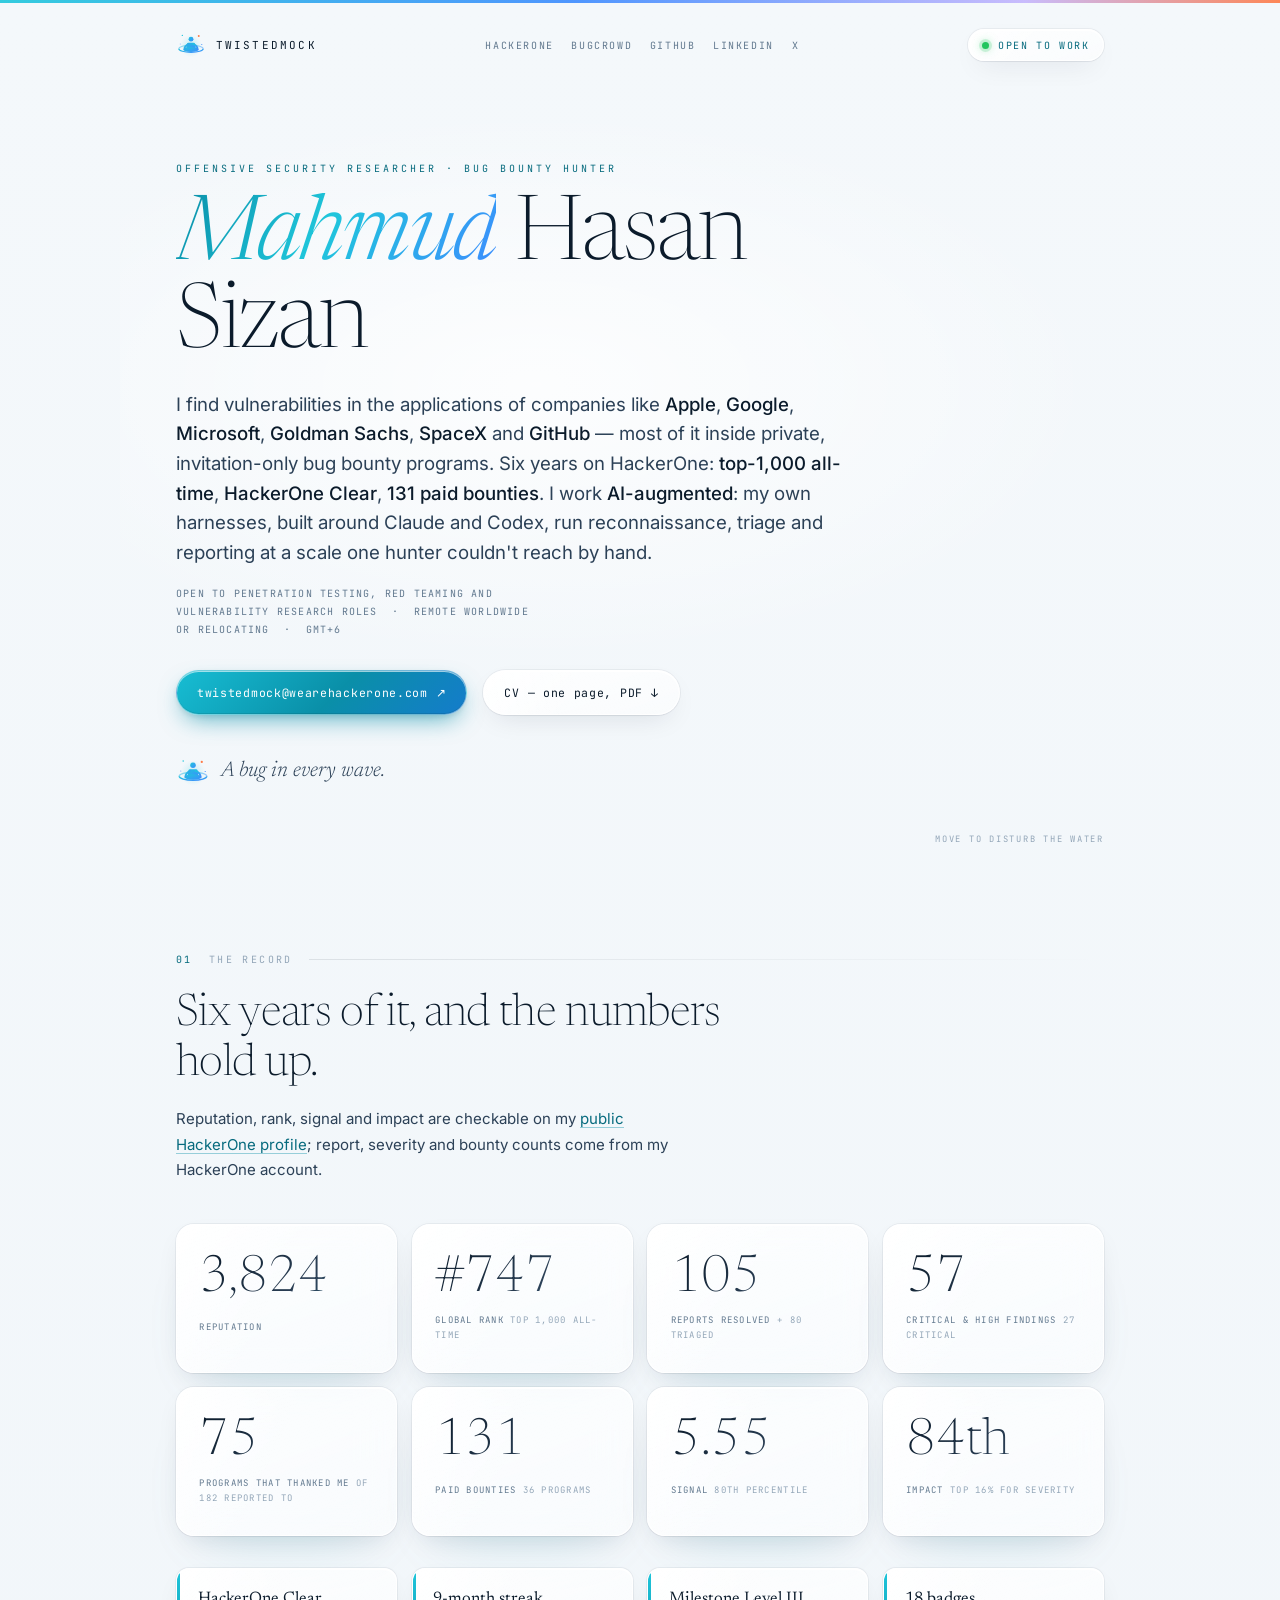
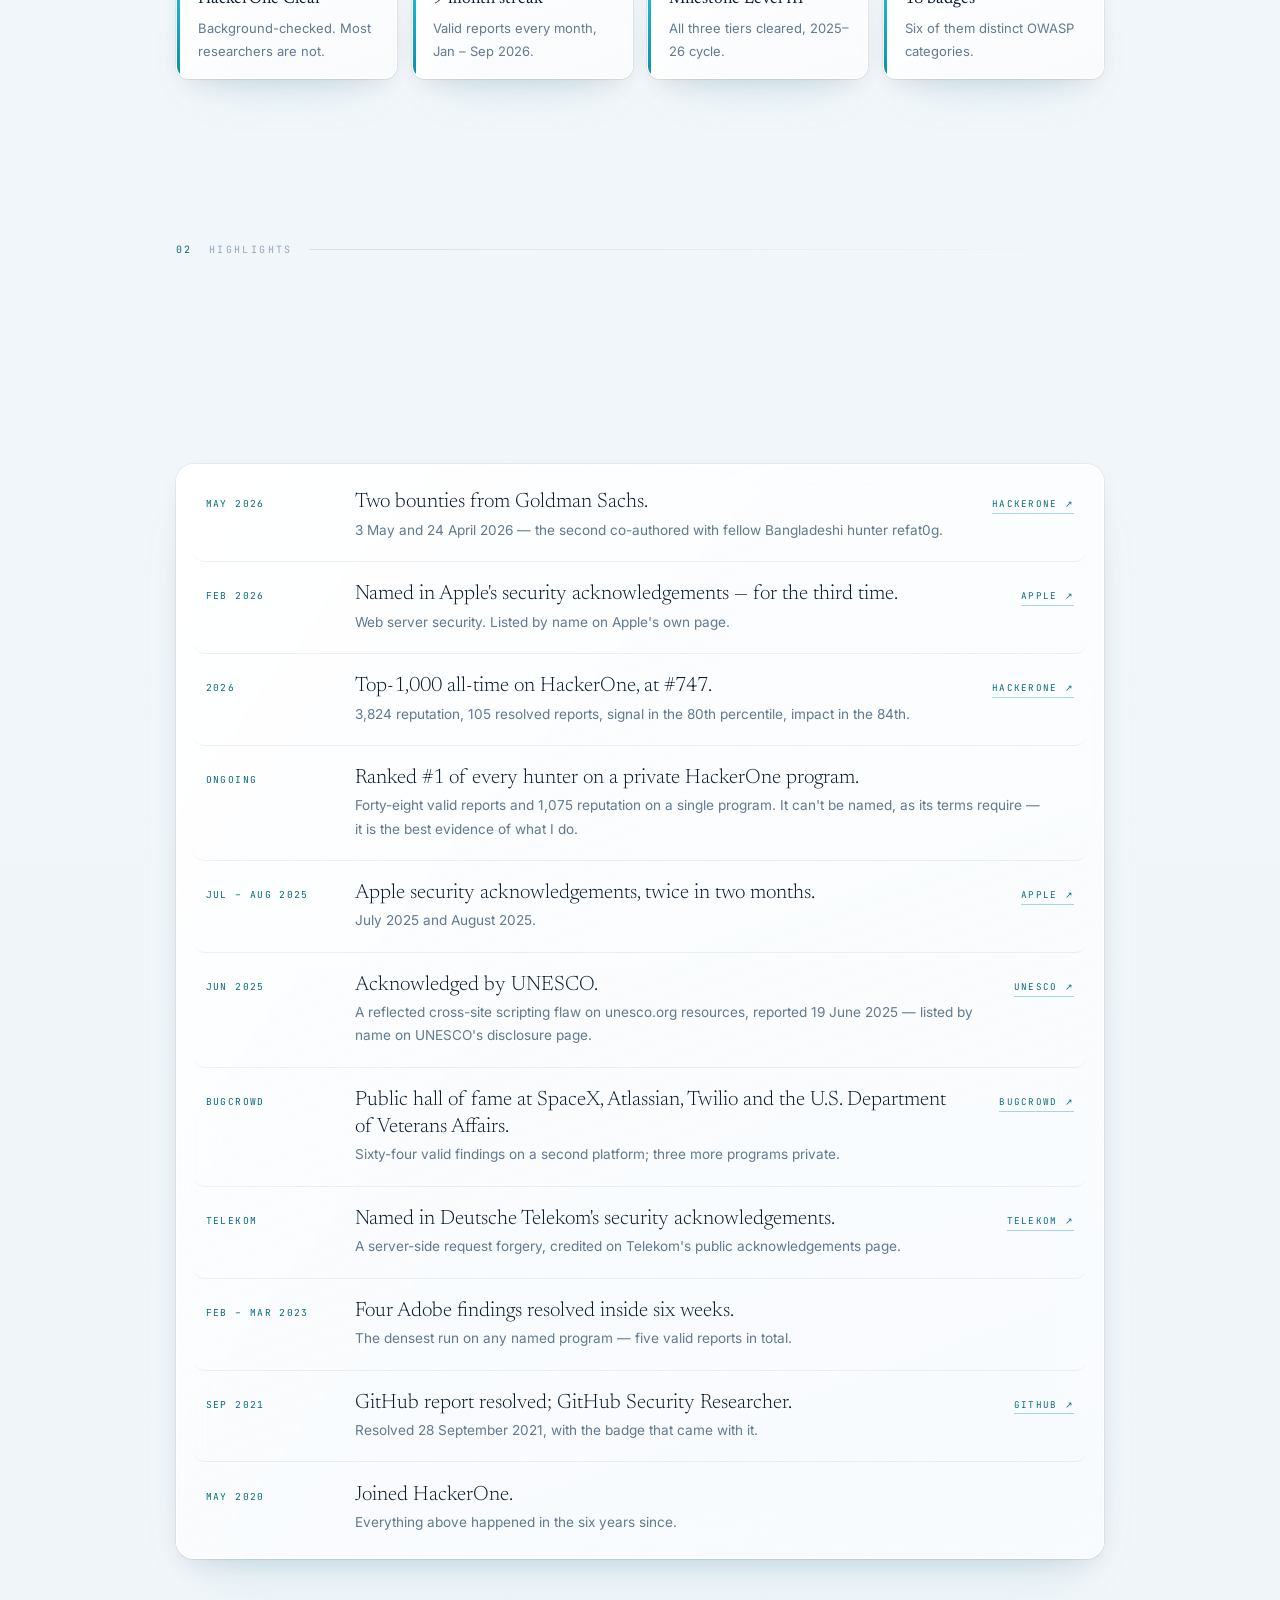
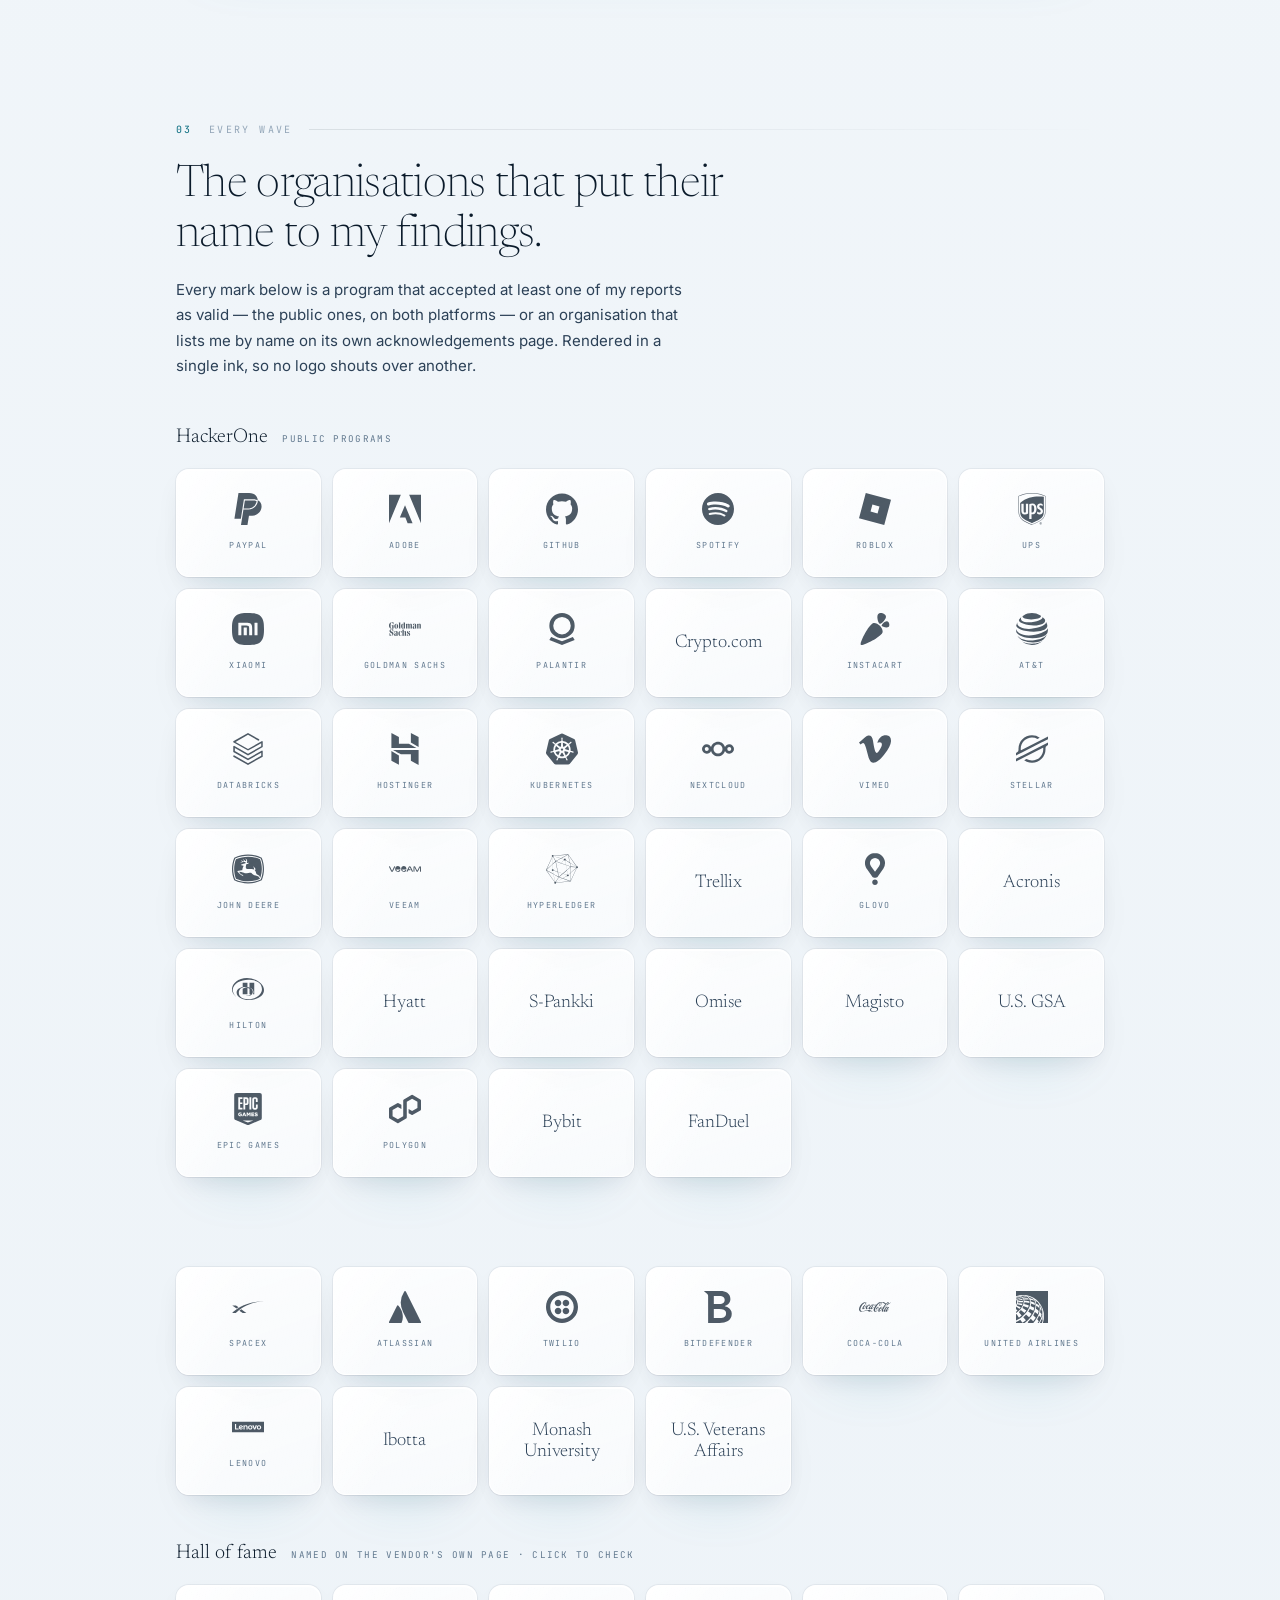
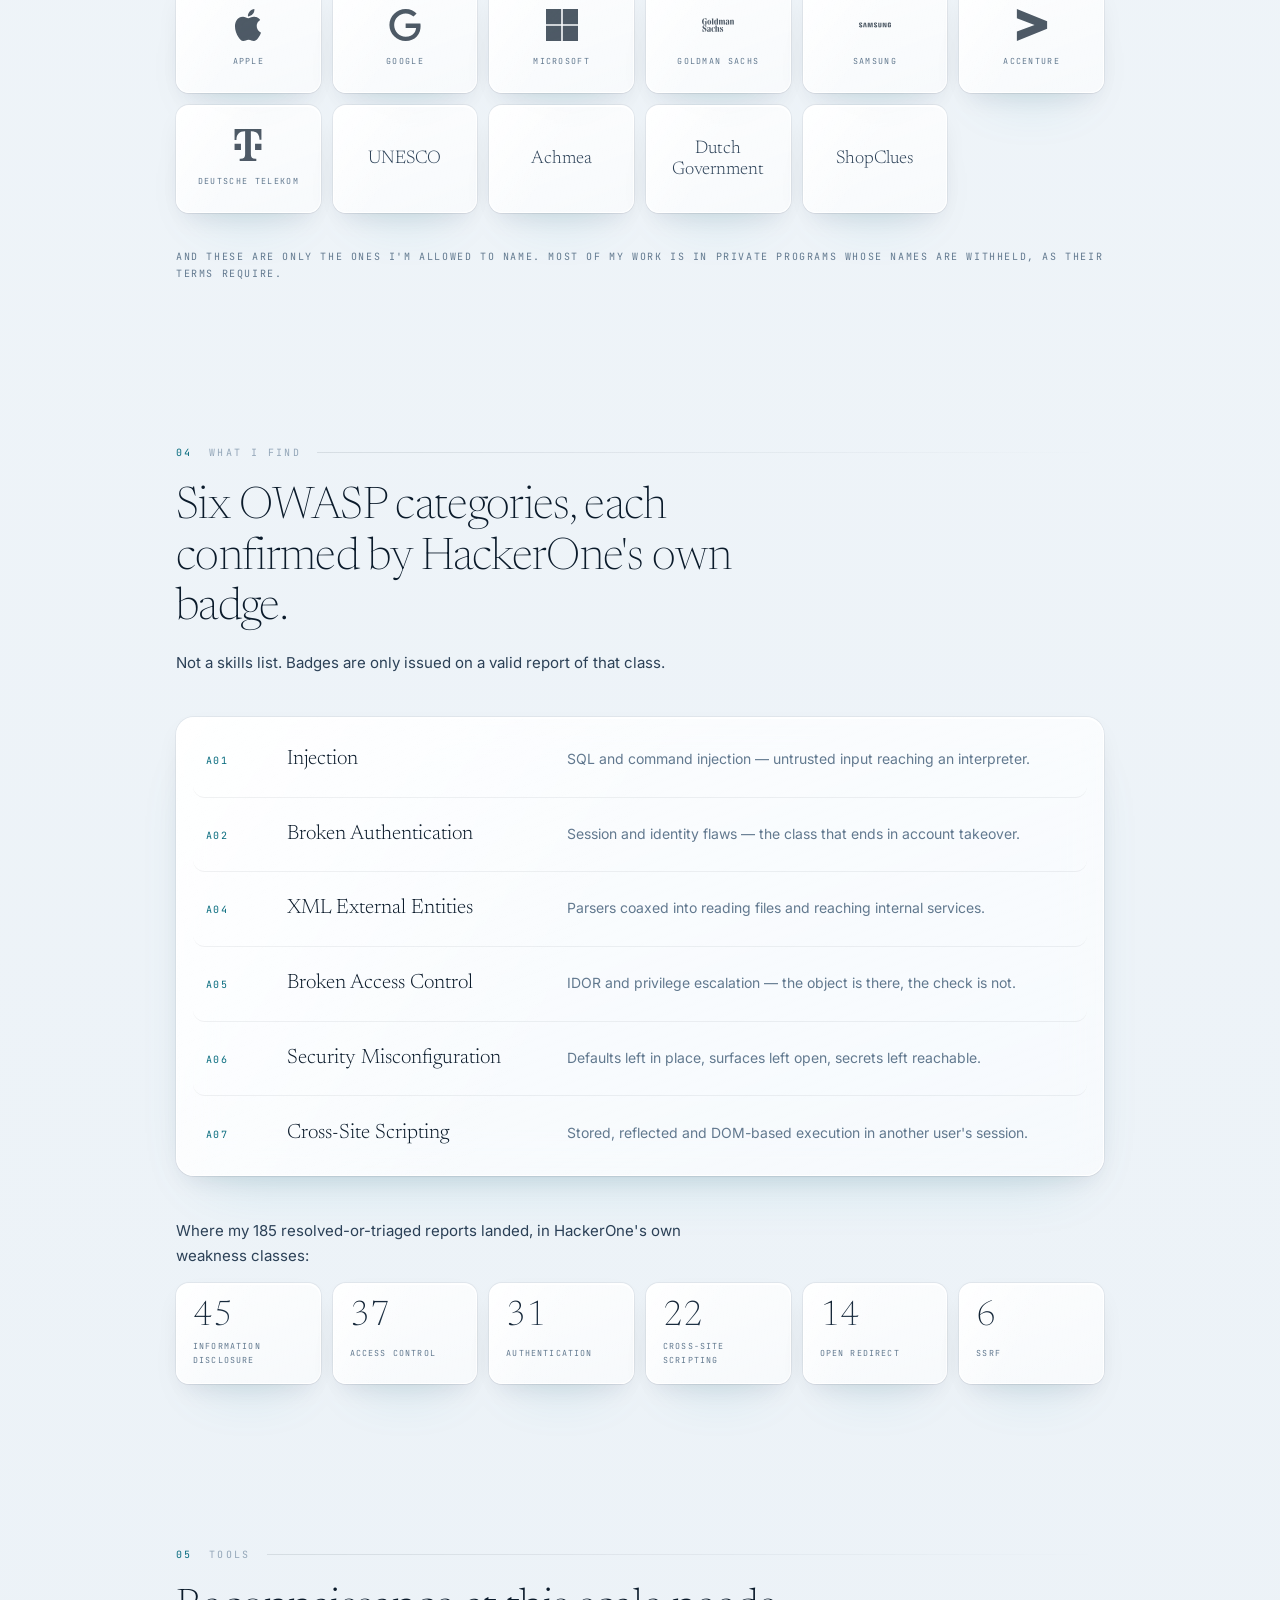
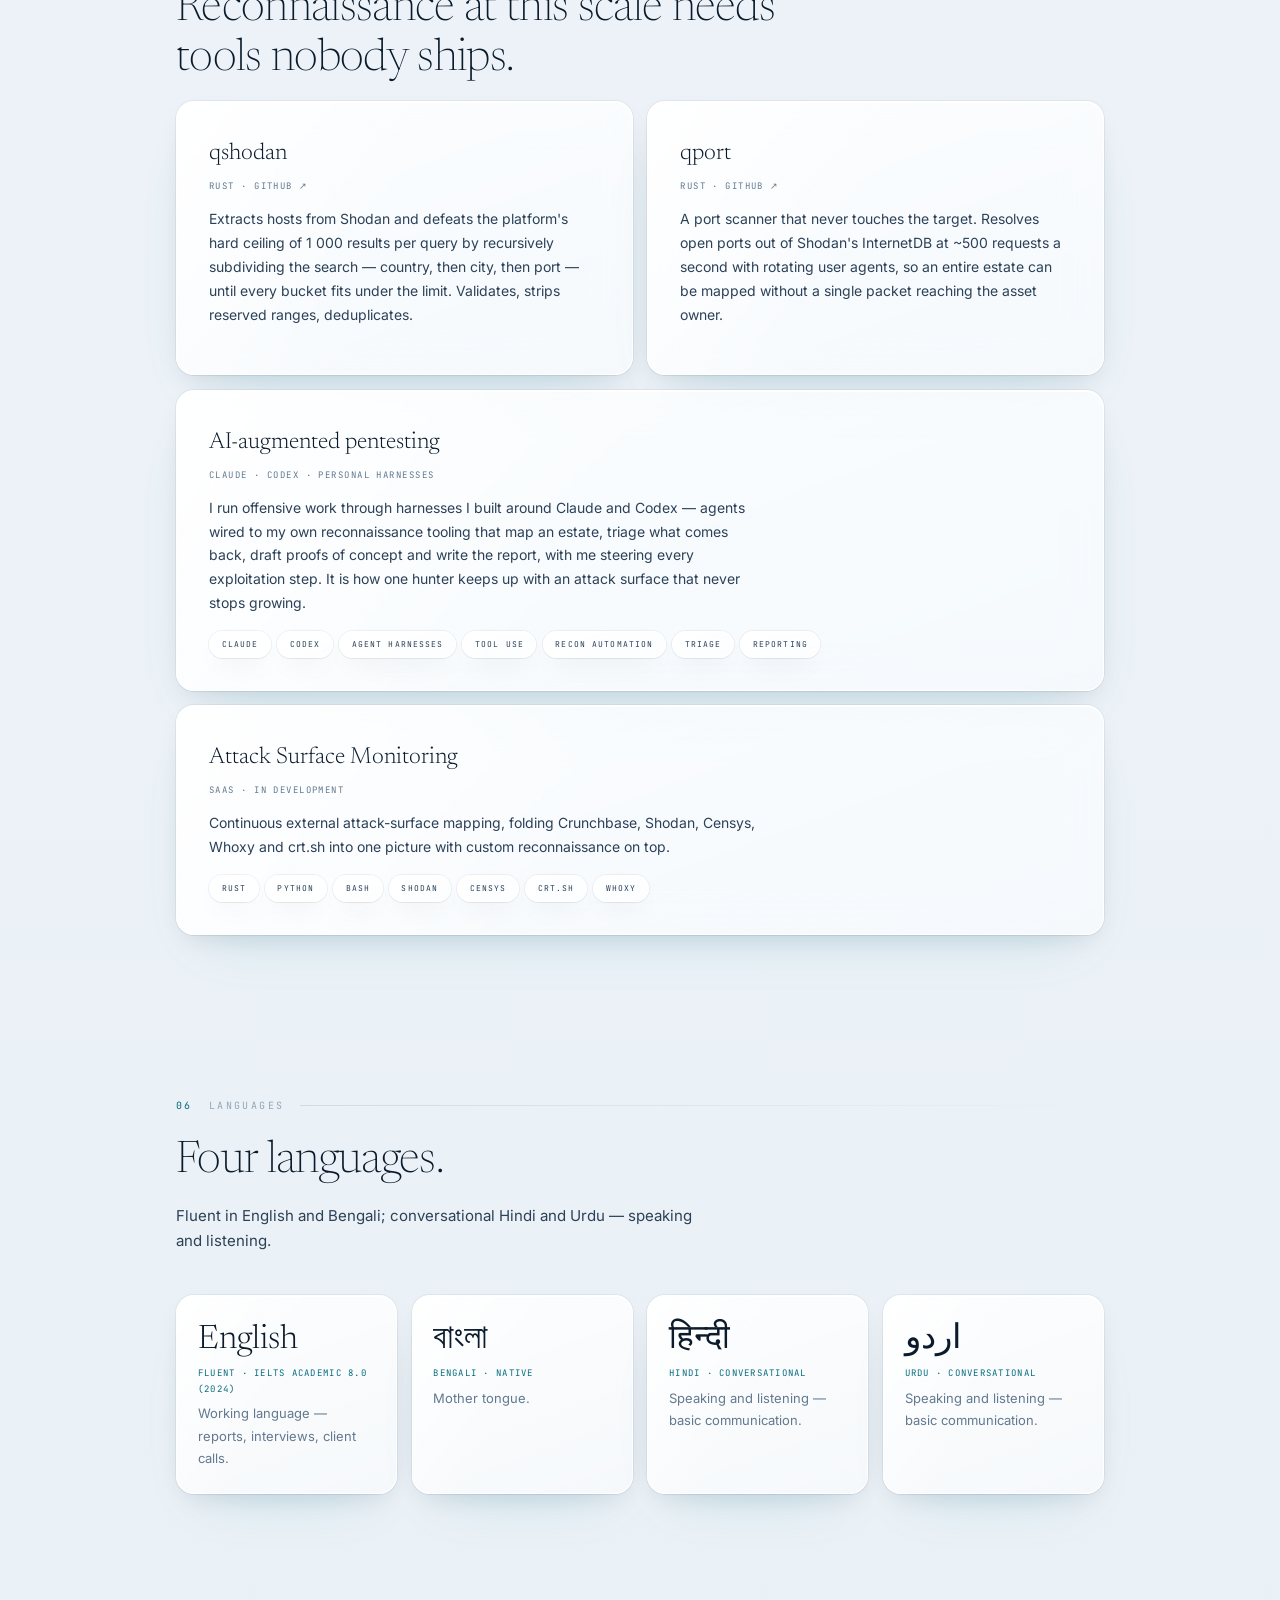
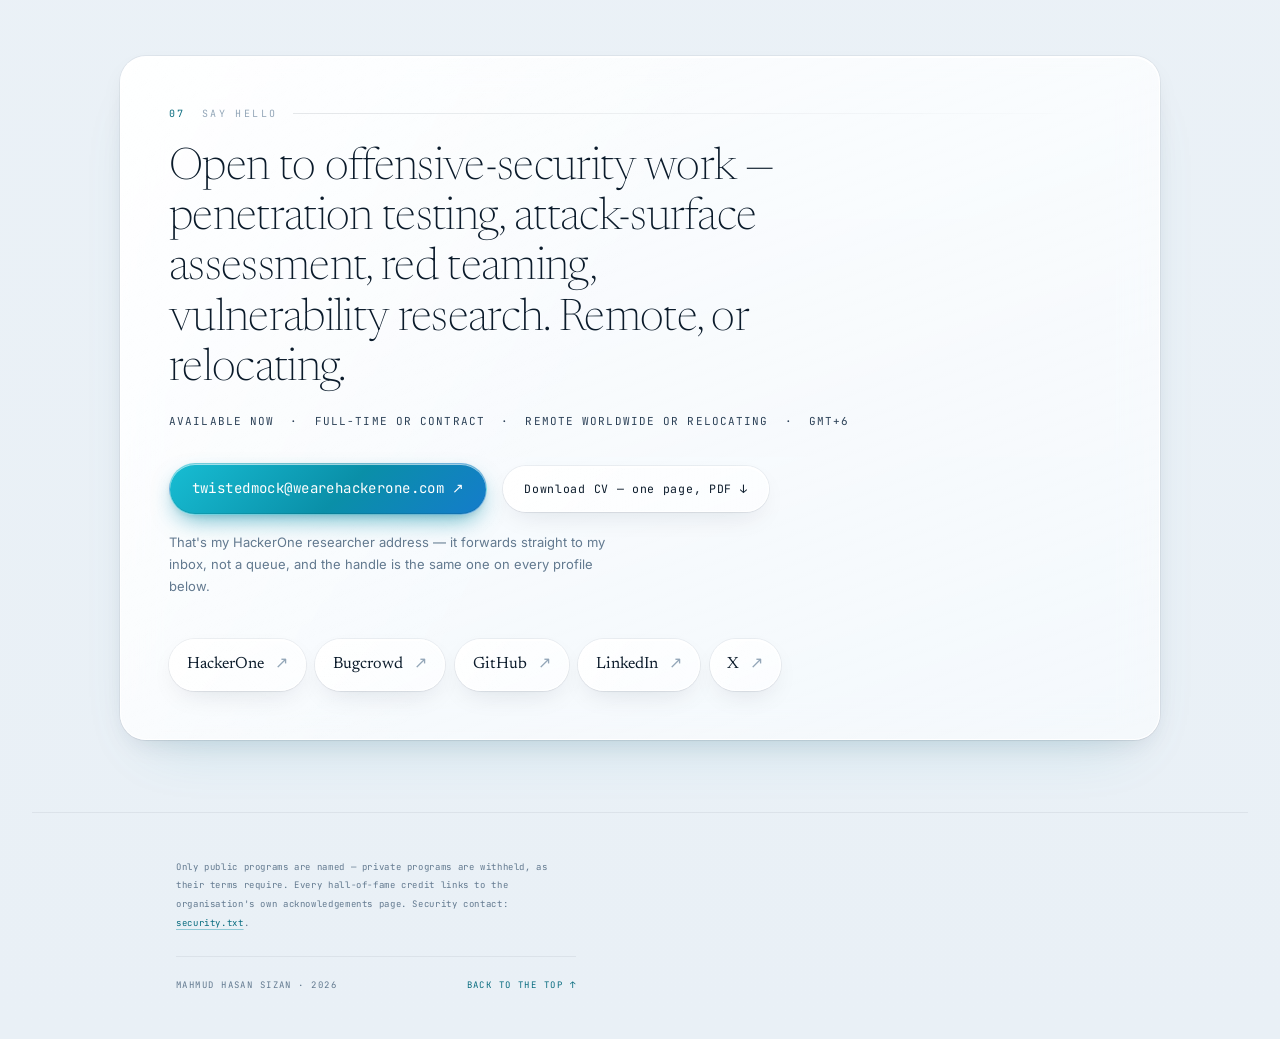
==== commit f506d160: "Logo: a figure meditating in space — seated inside an orbit, on a deep-navy tile Replaces the enso. " ====
--- a/index.html
+++ b/index.html
@@ -28,7 +28,7 @@
 <!-- ══════════════ top bar: who, and where to check ══════════════ -->
 <header class="top" id="top">
   <a class="top__id" href="#top" aria-label="twistedmock — back to top">
-    <svg class="mark-svg" viewBox="0 0 64 64" aria-hidden="true"><defs><linearGradient id="lg-top" x1="0" y1="0" x2="1" y2="0"><stop offset="0" stop-color="#1FC6DB"/><stop offset="1" stop-color="#3D8BFF"/></linearGradient></defs><g fill="url(#lg-top)"><path d="M52.83 19.48 L53.24 20.20 L53.63 20.93 L53.99 21.68 L54.32 22.43 L54.63 23.20 L54.91 23.98 L55.16 24.76 L55.39 25.56 L55.58 26.36 L55.75 27.17 L55.90 27.98 L56.01 28.80 L56.10 29.62 L56.16 30.44 L56.19 31.26 L56.19 32.08 L56.16 32.91 L56.11 33.73 L56.02 34.55 L55.91 35.36 L55.78 36.17 L55.61 36.98 L55.42 37.77 L55.20 38.56 L54.95 39.35 L54.68 40.12 L54.38 40.88 L54.05 41.63 L53.70 42.37 L53.32 43.10 L52.92 43.81 L52.50 44.51 L52.05 45.20 L51.58 45.86 L51.09 46.51 L50.57 47.15 L50.04 47.76 L49.48 48.36 L48.91 48.93 L48.31 49.49 L47.70 50.03 L47.07 50.54 L46.42 51.03 L45.76 51.50 L45.08 51.94 L44.38 52.37 L43.68 52.76 L42.96 53.14 L42.22 53.49 L41.48 53.81 L40.73 54.10 L39.97 54.38 L39.20 54.62 L38.42 54.84 L37.64 55.03 L36.85 55.19 L36.05 55.33 L35.25 55.44 L34.45 55.52 L33.65 55.58 L32.84 55.60 L32.04 55.60 L31.24 55.58 L30.44 55.52 L29.64 55.44 L28.85 55.33 L28.06 55.20 L27.27 55.03 L26.49 54.84 L25.72 54.63 L24.96 54.39 L24.21 54.12 L23.47 53.83 L22.74 53.51 L22.02 53.17 L21.31 52.80 L20.62 52.41 L19.94 52.00 L19.27 51.56 L18.62 51.10 L17.99 50.62 L17.38 50.12 L16.78 49.60 L16.20 49.06 L15.64 48.50 L15.10 47.92 L14.58 47.33 L14.08 46.72 L13.61 46.09 L13.15 45.44 L12.72 44.78 L12.31 44.11 L11.93 43.43 L11.56 42.73 L11.23 42.02 L10.91 41.30 L10.63 40.57 L10.36 39.83 L10.13 39.09 L9.92 38.33 L9.73 37.57 L9.57 36.81 L9.44 36.04 L9.33 35.27 L9.25 34.49 L9.20 33.71 L9.17 32.94 L9.17 32.16 L9.20 31.38 L9.25 30.61 L9.33 29.84 L9.43 29.07 L9.57 28.31 L9.72 27.55 L9.91 26.80 L10.11 26.05 L10.35 25.32 L10.60 24.59 L10.89 23.87 L11.19 23.17 L11.52 22.47 L11.88 21.79 L12.25 21.12 L12.65 20.46 L13.07 19.82 L13.51 19.20 L13.97 18.59 L14.45 17.99 L14.96 17.42 L15.48 16.86 L16.02 16.32 L16.57 15.80 L17.15 15.30 L17.73 14.82 L18.34 14.36 L18.96 13.92 L19.59 13.50 L20.24 13.11 L20.90 12.74 L21.57 12.39 L22.25 12.06 L22.95 11.76 L23.65 11.48 L24.36 11.23 L25.08 11.00 L25.80 10.80 L26.53 10.62 L27.27 10.46 L28.00 10.34 L28.75 10.23 L29.49 10.16 L30.24 10.10 L30.99 10.08 L31.73 10.08 L32.48 10.10 L33.22 10.15 L33.96 10.23 L34.70 10.33 L35.43 10.45 L36.16 10.60 L35.85 12.17 L35.17 12.07 L34.49 12.00 L33.81 11.94 L33.12 11.92 L32.44 11.91 L31.75 11.93 L31.07 11.97 L30.39 12.03 L29.72 12.12 L29.05 12.23 L28.38 12.36 L27.72 12.52 L27.06 12.69 L26.41 12.89 L25.77 13.11 L25.14 13.35 L24.52 13.62 L23.90 13.90 L23.30 14.20 L22.71 14.53 L22.13 14.87 L21.56 15.23 L21.01 15.62 L20.47 16.02 L19.95 16.43 L19.44 16.87 L18.94 17.32 L18.46 17.79 L18.00 18.27 L17.56 18.77 L17.13 19.28 L16.72 19.80 L16.33 20.34 L15.96 20.89 L15.61 21.46 L15.27 22.03 L14.96 22.61 L14.67 23.21 L14.40 23.81 L14.15 24.42 L13.92 25.04 L13.71 25.67 L13.52 26.30 L13.36 26.93 L13.21 27.58 L13.09 28.22 L12.99 28.87 L12.92 29.52 L12.86 30.17 L12.83 30.83 L12.82 31.48 L12.83 32.13 L12.86 32.79 L12.92 33.43 L13.00 34.08 L13.10 34.72 L13.22 35.36 L13.36 36.00 L13.53 36.62 L13.71 37.24 L13.92 37.86 L14.14 38.46 L14.39 39.06 L14.66 39.65 L14.94 40.23 L15.25 40.79 L15.57 41.35 L15.92 41.90 L16.28 42.43 L16.65 42.95 L17.05 43.45 L17.46 43.94 L17.89 44.42 L18.33 44.88 L18.79 45.33 L19.26 45.76 L19.75 46.17 L20.25 46.56 L20.76 46.94 L21.29 47.30 L21.82 47.64 L22.37 47.97 L22.92 48.27 L23.49 48.56 L24.07 48.82 L24.65 49.07 L25.24 49.29 L25.84 49.50 L26.44 49.68 L27.05 49.85 L27.66 49.99 L28.28 50.11 L28.90 50.21 L29.53 50.29 L30.15 50.35 L30.78 50.39 L31.41 50.40 L32.03 50.40 L32.66 50.37 L33.28 50.32 L33.90 50.25 L34.52 50.16 L35.13 50.05 L35.74 49.92 L36.35 49.77 L36.95 49.60 L37.54 49.40 L38.12 49.19 L38.70 48.96 L39.27 48.71 L39.82 48.44 L40.37 48.15 L40.91 47.84 L41.44 47.52 L41.95 47.18 L42.46 46.82 L42.95 46.45 L43.42 46.05 L43.89 45.65 L44.33 45.23 L44.77 44.79 L45.19 44.34 L45.59 43.88 L45.98 43.40 L46.34 42.91 L46.70 42.41 L47.03 41.89 L47.35 41.37 L47.65 40.84 L47.93 40.29 L48.19 39.74 L48.44 39.18 L48.66 38.61 L48.87 38.04 L49.05 37.46 L49.22 36.87 L49.36 36.28 L49.49 35.69 L49.59 35.09 L49.68 34.48 L49.74 33.88 L49.79 33.27 L49.81 32.67 L49.81 32.06 L49.79 31.46 L49.76 30.85 L49.70 30.25 L49.62 29.65 L49.52 29.05 L49.40 28.46 L49.26 27.87 L49.11 27.29 L48.93 26.71 L48.73 26.14 L48.52 25.58 L48.28 25.02 L48.03 24.47 L47.76 23.93 L47.48 23.40 L47.17 22.88Z"/><circle cx="50.00" cy="21.18" r="3.30"/></g><circle cx="32" cy="32" r="2.6" fill="#FF7A45"/></svg>
+    <svg class="mark-svg" viewBox="0 0 64 64" aria-hidden="true"><defs><linearGradient id="lg-top" x1="0" y1="0" x2="1" y2="1"><stop offset="0" stop-color="#1FC6DB"/><stop offset="1" stop-color="#3D8BFF"/></linearGradient><radialGradient id="gl-top" cx="50%" cy="50%" r="50%"><stop offset="0" stop-color="#1FC6DB" stop-opacity=".22"/><stop offset="1" stop-color="#1FC6DB" stop-opacity="0"/></radialGradient></defs><circle cx="32" cy="34" r="24" fill="url(#gl-top)"/><path d="M6 40 A26 7.6 0 0 1 58 40" fill="none" stroke="url(#lg-top)" stroke-width="2.6" opacity=".5"/><g fill="url(#lg-top)"><circle cx="32" cy="19.5" r="5.2"/><path d="M26.5 27 L37.5 27 Q40.2 27 40.7 29.6 L42.4 40.5 L21.6 40.5 L23.3 29.6 Q23.8 27 26.5 27 Z"/><ellipse cx="32" cy="41.6" rx="16.5" ry="5.2"/></g><g fill="none" stroke="url(#lg-top)" stroke-width="3.8" stroke-linecap="round"><path d="M27 29.6 C21 33 17.6 37 18.2 40.8"/><path d="M37 29.6 C43 33 46.4 37 45.8 40.8"/></g><path d="M6 40 A26 7.6 0 0 0 58 40" fill="none" stroke="url(#lg-top)" stroke-width="2.6"/><circle cx="48.5" cy="13" r="2.1" fill="#FF7A45"/><circle cx="13.5" cy="11.5" r="1.4" fill="#1FC6DB"/><circle cx="55" cy="31" r="1.1" fill="#3D8BFF"/><circle cx="9" cy="30" r="1" fill="#3D8BFF" opacity=".8"/></svg>
     <span class="mono">twistedmock</span>
   </a>
   <nav class="top__nav mono" aria-label="Profiles">
@@ -58,7 +58,7 @@
     <a class="btn btn--glass" href="cv.pdf" download>CV — one page, PDF <i>↓</i></a>
   </div>
   <p class="intro__tag">
-    <svg class="mark-svg" viewBox="0 0 64 64" aria-hidden="true"><defs><linearGradient id="lg-tag" x1="0" y1="0" x2="1" y2="0"><stop offset="0" stop-color="#1FC6DB"/><stop offset="1" stop-color="#3D8BFF"/></linearGradient></defs><g fill="url(#lg-tag)"><path d="M52.83 19.48 L53.24 20.20 L53.63 20.93 L53.99 21.68 L54.32 22.43 L54.63 23.20 L54.91 23.98 L55.16 24.76 L55.39 25.56 L55.58 26.36 L55.75 27.17 L55.90 27.98 L56.01 28.80 L56.10 29.62 L56.16 30.44 L56.19 31.26 L56.19 32.08 L56.16 32.91 L56.11 33.73 L56.02 34.55 L55.91 35.36 L55.78 36.17 L55.61 36.98 L55.42 37.77 L55.20 38.56 L54.95 39.35 L54.68 40.12 L54.38 40.88 L54.05 41.63 L53.70 42.37 L53.32 43.10 L52.92 43.81 L52.50 44.51 L52.05 45.20 L51.58 45.86 L51.09 46.51 L50.57 47.15 L50.04 47.76 L49.48 48.36 L48.91 48.93 L48.31 49.49 L47.70 50.03 L47.07 50.54 L46.42 51.03 L45.76 51.50 L45.08 51.94 L44.38 52.37 L43.68 52.76 L42.96 53.14 L42.22 53.49 L41.48 53.81 L40.73 54.10 L39.97 54.38 L39.20 54.62 L38.42 54.84 L37.64 55.03 L36.85 55.19 L36.05 55.33 L35.25 55.44 L34.45 55.52 L33.65 55.58 L32.84 55.60 L32.04 55.60 L31.24 55.58 L30.44 55.52 L29.64 55.44 L28.85 55.33 L28.06 55.20 L27.27 55.03 L26.49 54.84 L25.72 54.63 L24.96 54.39 L24.21 54.12 L23.47 53.83 L22.74 53.51 L22.02 53.17 L21.31 52.80 L20.62 52.41 L19.94 52.00 L19.27 51.56 L18.62 51.10 L17.99 50.62 L17.38 50.12 L16.78 49.60 L16.20 49.06 L15.64 48.50 L15.10 47.92 L14.58 47.33 L14.08 46.72 L13.61 46.09 L13.15 45.44 L12.72 44.78 L12.31 44.11 L11.93 43.43 L11.56 42.73 L11.23 42.02 L10.91 41.30 L10.63 40.57 L10.36 39.83 L10.13 39.09 L9.92 38.33 L9.73 37.57 L9.57 36.81 L9.44 36.04 L9.33 35.27 L9.25 34.49 L9.20 33.71 L9.17 32.94 L9.17 32.16 L9.20 31.38 L9.25 30.61 L9.33 29.84 L9.43 29.07 L9.57 28.31 L9.72 27.55 L9.91 26.80 L10.11 26.05 L10.35 25.32 L10.60 24.59 L10.89 23.87 L11.19 23.17 L11.52 22.47 L11.88 21.79 L12.25 21.12 L12.65 20.46 L13.07 19.82 L13.51 19.20 L13.97 18.59 L14.45 17.99 L14.96 17.42 L15.48 16.86 L16.02 16.32 L16.57 15.80 L17.15 15.30 L17.73 14.82 L18.34 14.36 L18.96 13.92 L19.59 13.50 L20.24 13.11 L20.90 12.74 L21.57 12.39 L22.25 12.06 L22.95 11.76 L23.65 11.48 L24.36 11.23 L25.08 11.00 L25.80 10.80 L26.53 10.62 L27.27 10.46 L28.00 10.34 L28.75 10.23 L29.49 10.16 L30.24 10.10 L30.99 10.08 L31.73 10.08 L32.48 10.10 L33.22 10.15 L33.96 10.23 L34.70 10.33 L35.43 10.45 L36.16 10.60 L35.85 12.17 L35.17 12.07 L34.49 12.00 L33.81 11.94 L33.12 11.92 L32.44 11.91 L31.75 11.93 L31.07 11.97 L30.39 12.03 L29.72 12.12 L29.05 12.23 L28.38 12.36 L27.72 12.52 L27.06 12.69 L26.41 12.89 L25.77 13.11 L25.14 13.35 L24.52 13.62 L23.90 13.90 L23.30 14.20 L22.71 14.53 L22.13 14.87 L21.56 15.23 L21.01 15.62 L20.47 16.02 L19.95 16.43 L19.44 16.87 L18.94 17.32 L18.46 17.79 L18.00 18.27 L17.56 18.77 L17.13 19.28 L16.72 19.80 L16.33 20.34 L15.96 20.89 L15.61 21.46 L15.27 22.03 L14.96 22.61 L14.67 23.21 L14.40 23.81 L14.15 24.42 L13.92 25.04 L13.71 25.67 L13.52 26.30 L13.36 26.93 L13.21 27.58 L13.09 28.22 L12.99 28.87 L12.92 29.52 L12.86 30.17 L12.83 30.83 L12.82 31.48 L12.83 32.13 L12.86 32.79 L12.92 33.43 L13.00 34.08 L13.10 34.72 L13.22 35.36 L13.36 36.00 L13.53 36.62 L13.71 37.24 L13.92 37.86 L14.14 38.46 L14.39 39.06 L14.66 39.65 L14.94 40.23 L15.25 40.79 L15.57 41.35 L15.92 41.90 L16.28 42.43 L16.65 42.95 L17.05 43.45 L17.46 43.94 L17.89 44.42 L18.33 44.88 L18.79 45.33 L19.26 45.76 L19.75 46.17 L20.25 46.56 L20.76 46.94 L21.29 47.30 L21.82 47.64 L22.37 47.97 L22.92 48.27 L23.49 48.56 L24.07 48.82 L24.65 49.07 L25.24 49.29 L25.84 49.50 L26.44 49.68 L27.05 49.85 L27.66 49.99 L28.28 50.11 L28.90 50.21 L29.53 50.29 L30.15 50.35 L30.78 50.39 L31.41 50.40 L32.03 50.40 L32.66 50.37 L33.28 50.32 L33.90 50.25 L34.52 50.16 L35.13 50.05 L35.74 49.92 L36.35 49.77 L36.95 49.60 L37.54 49.40 L38.12 49.19 L38.70 48.96 L39.27 48.71 L39.82 48.44 L40.37 48.15 L40.91 47.84 L41.44 47.52 L41.95 47.18 L42.46 46.82 L42.95 46.45 L43.42 46.05 L43.89 45.65 L44.33 45.23 L44.77 44.79 L45.19 44.34 L45.59 43.88 L45.98 43.40 L46.34 42.91 L46.70 42.41 L47.03 41.89 L47.35 41.37 L47.65 40.84 L47.93 40.29 L48.19 39.74 L48.44 39.18 L48.66 38.61 L48.87 38.04 L49.05 37.46 L49.22 36.87 L49.36 36.28 L49.49 35.69 L49.59 35.09 L49.68 34.48 L49.74 33.88 L49.79 33.27 L49.81 32.67 L49.81 32.06 L49.79 31.46 L49.76 30.85 L49.70 30.25 L49.62 29.65 L49.52 29.05 L49.40 28.46 L49.26 27.87 L49.11 27.29 L48.93 26.71 L48.73 26.14 L48.52 25.58 L48.28 25.02 L48.03 24.47 L47.76 23.93 L47.48 23.40 L47.17 22.88Z"/><circle cx="50.00" cy="21.18" r="3.30"/></g><circle cx="32" cy="32" r="2.6" fill="#FF7A45"/></svg>
+    <svg class="mark-svg" viewBox="0 0 64 64" aria-hidden="true"><defs><linearGradient id="lg-tag" x1="0" y1="0" x2="1" y2="1"><stop offset="0" stop-color="#1FC6DB"/><stop offset="1" stop-color="#3D8BFF"/></linearGradient><radialGradient id="gl-tag" cx="50%" cy="50%" r="50%"><stop offset="0" stop-color="#1FC6DB" stop-opacity=".22"/><stop offset="1" stop-color="#1FC6DB" stop-opacity="0"/></radialGradient></defs><circle cx="32" cy="34" r="24" fill="url(#gl-tag)"/><path d="M6 40 A26 7.6 0 0 1 58 40" fill="none" stroke="url(#lg-tag)" stroke-width="2.6" opacity=".5"/><g fill="url(#lg-tag)"><circle cx="32" cy="19.5" r="5.2"/><path d="M26.5 27 L37.5 27 Q40.2 27 40.7 29.6 L42.4 40.5 L21.6 40.5 L23.3 29.6 Q23.8 27 26.5 27 Z"/><ellipse cx="32" cy="41.6" rx="16.5" ry="5.2"/></g><g fill="none" stroke="url(#lg-tag)" stroke-width="3.8" stroke-linecap="round"><path d="M27 29.6 C21 33 17.6 37 18.2 40.8"/><path d="M37 29.6 C43 33 46.4 37 45.8 40.8"/></g><path d="M6 40 A26 7.6 0 0 0 58 40" fill="none" stroke="url(#lg-tag)" stroke-width="2.6"/><circle cx="48.5" cy="13" r="2.1" fill="#FF7A45"/><circle cx="13.5" cy="11.5" r="1.4" fill="#1FC6DB"/><circle cx="55" cy="31" r="1.1" fill="#3D8BFF"/><circle cx="9" cy="30" r="1" fill="#3D8BFF" opacity=".8"/></svg>
     A bug in every wave.
   </p>
   <span class="intro__hint mono">Move to disturb the water</span>
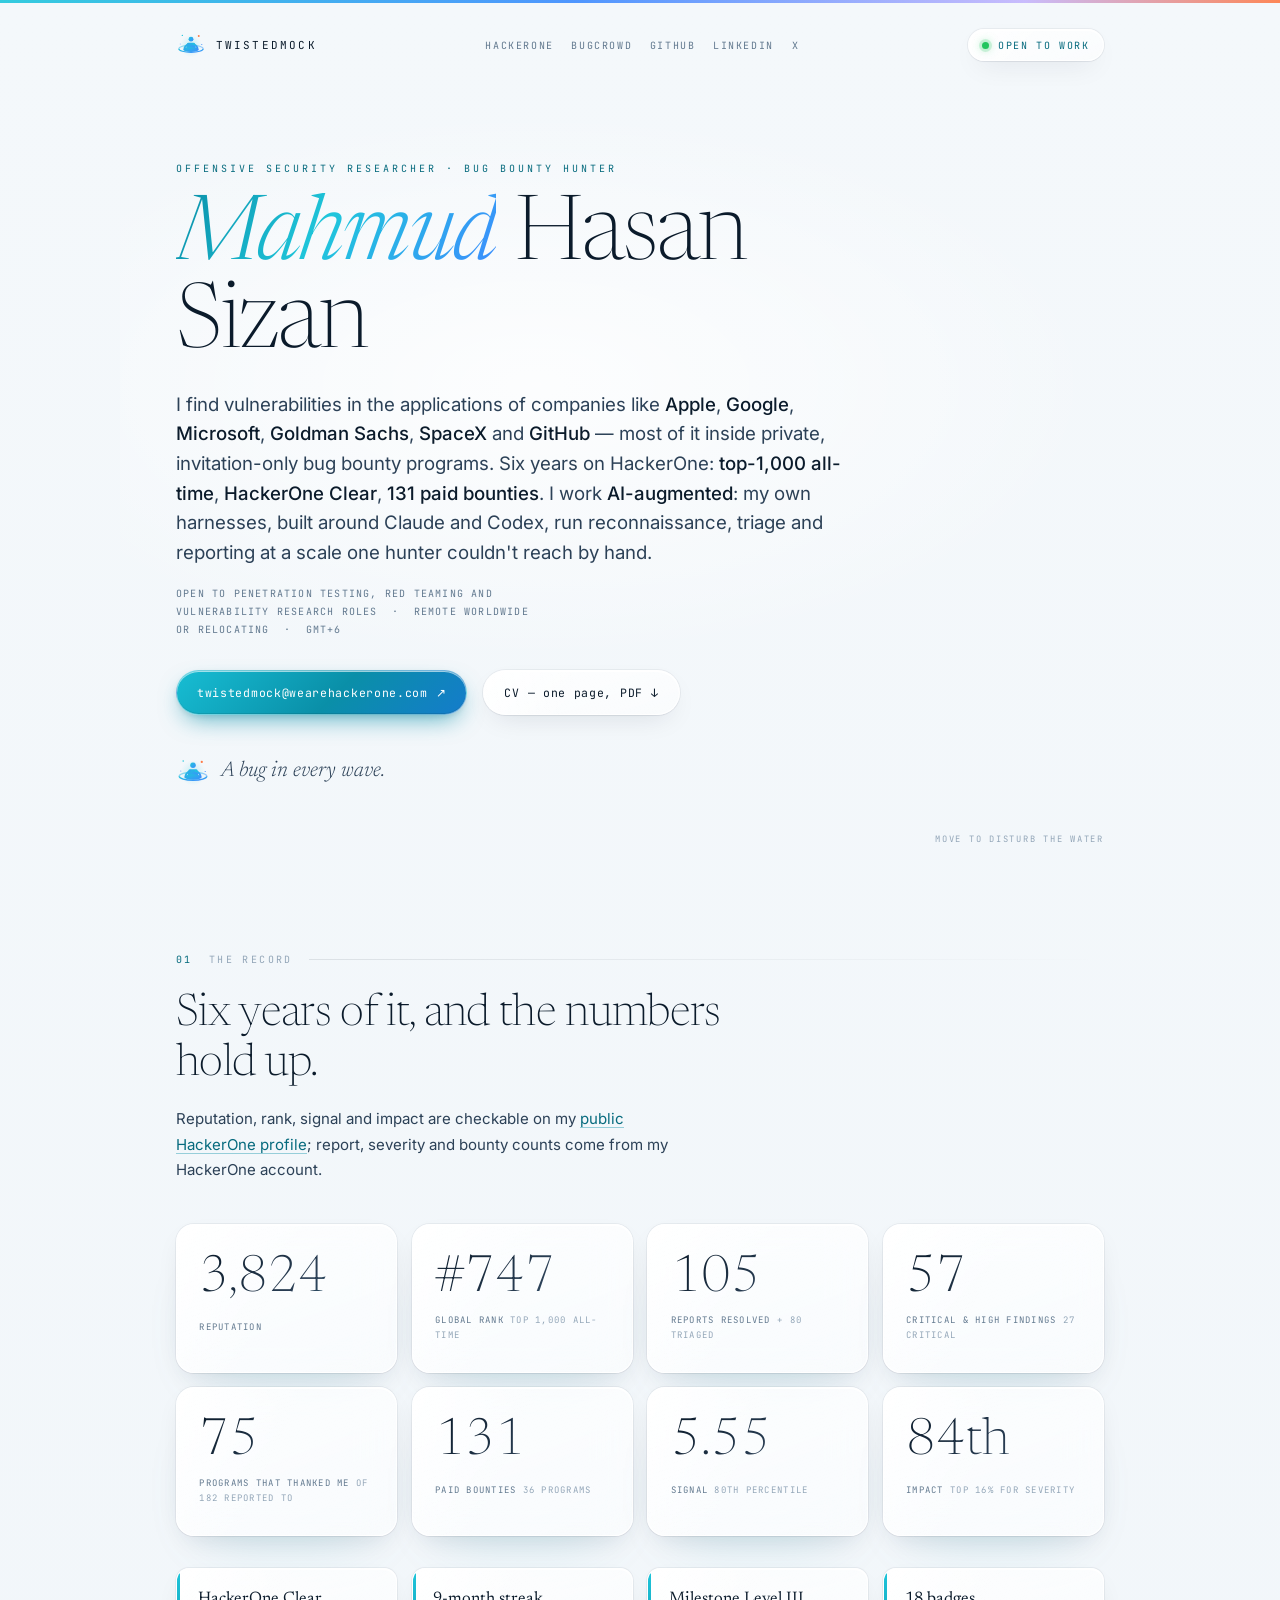
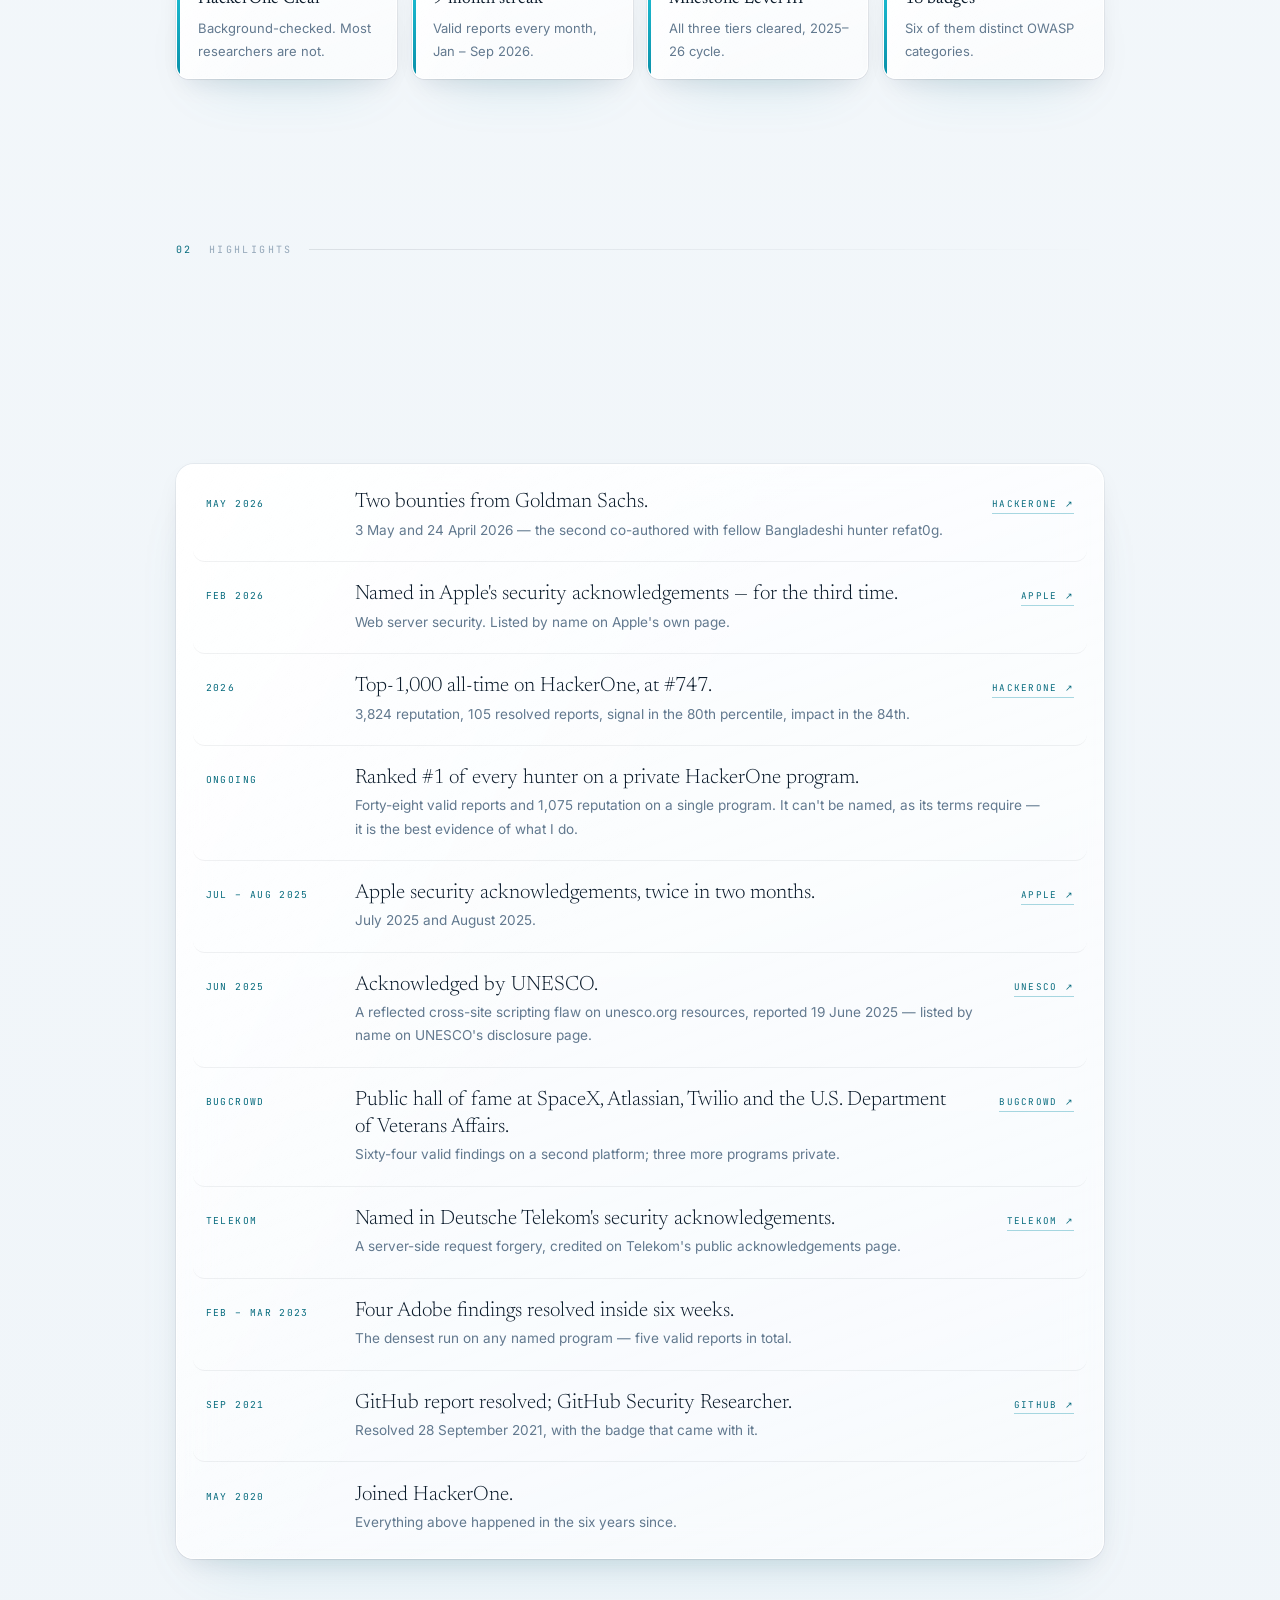
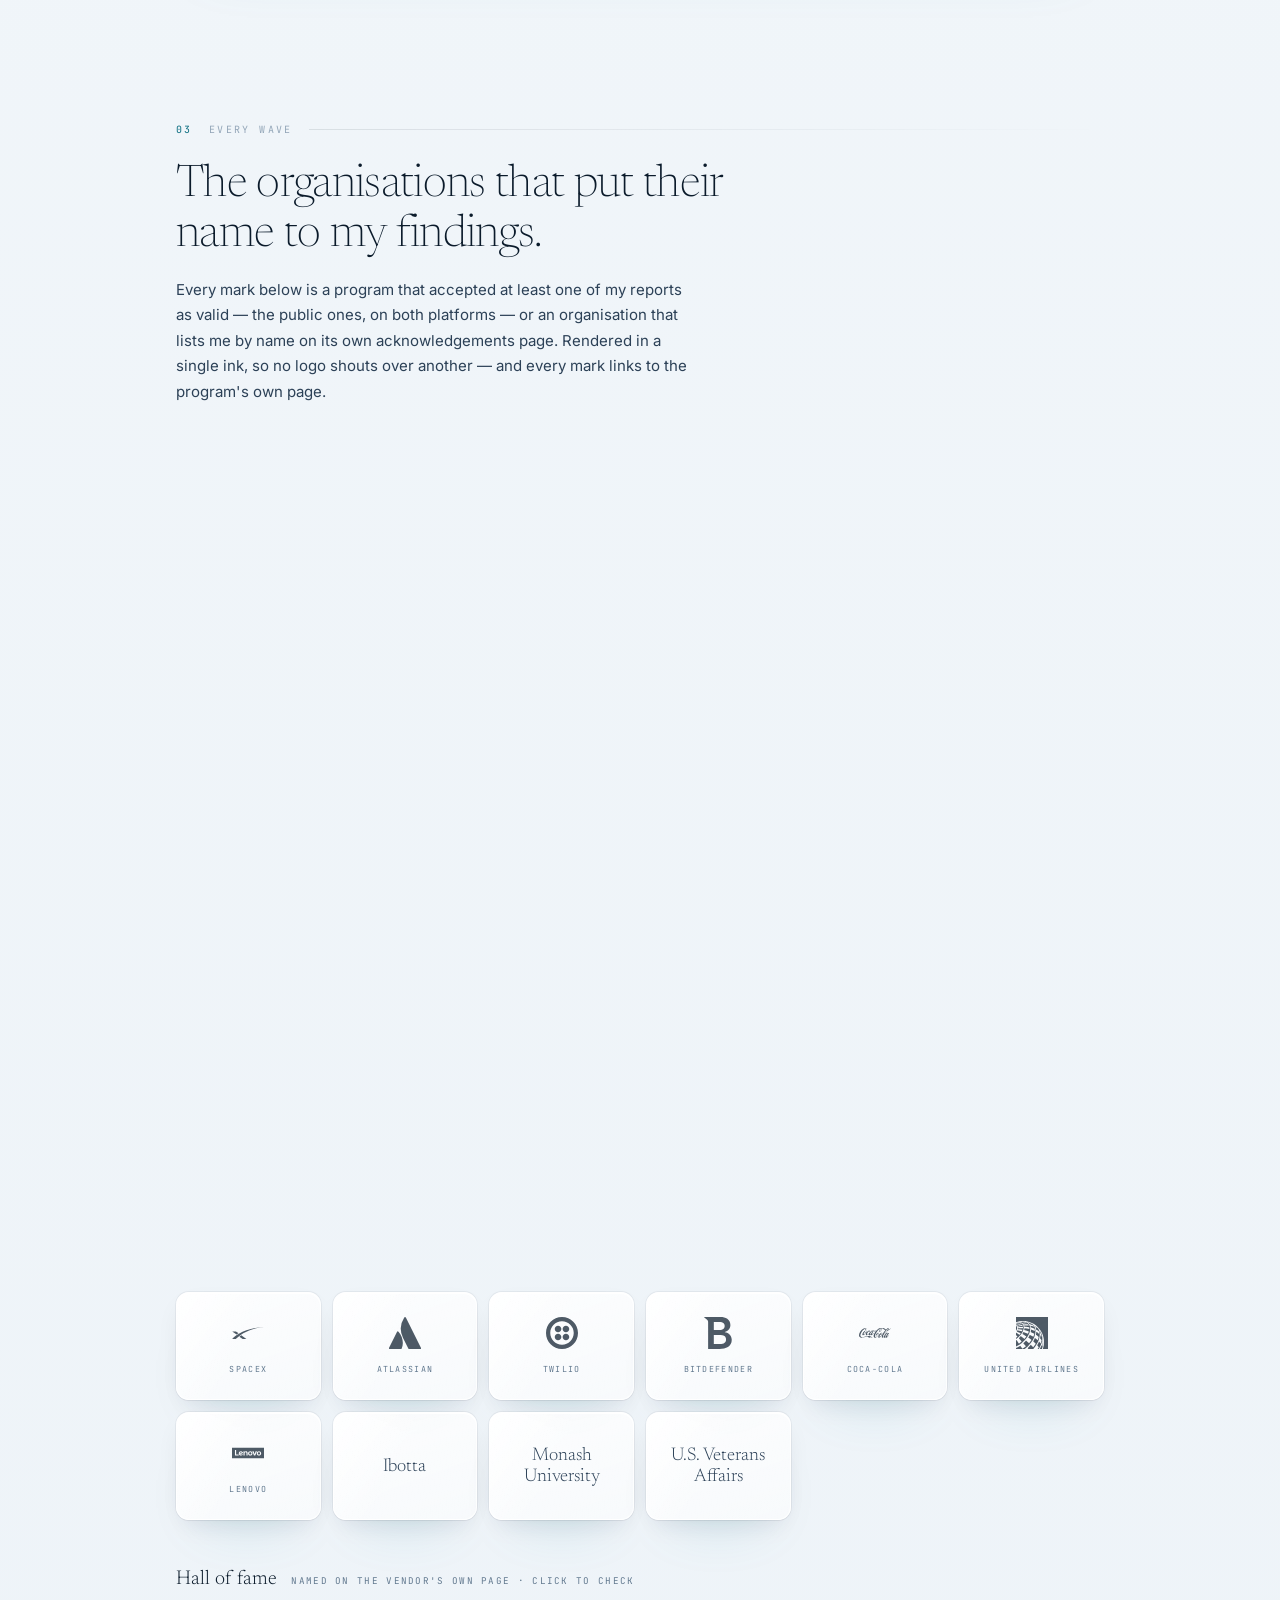
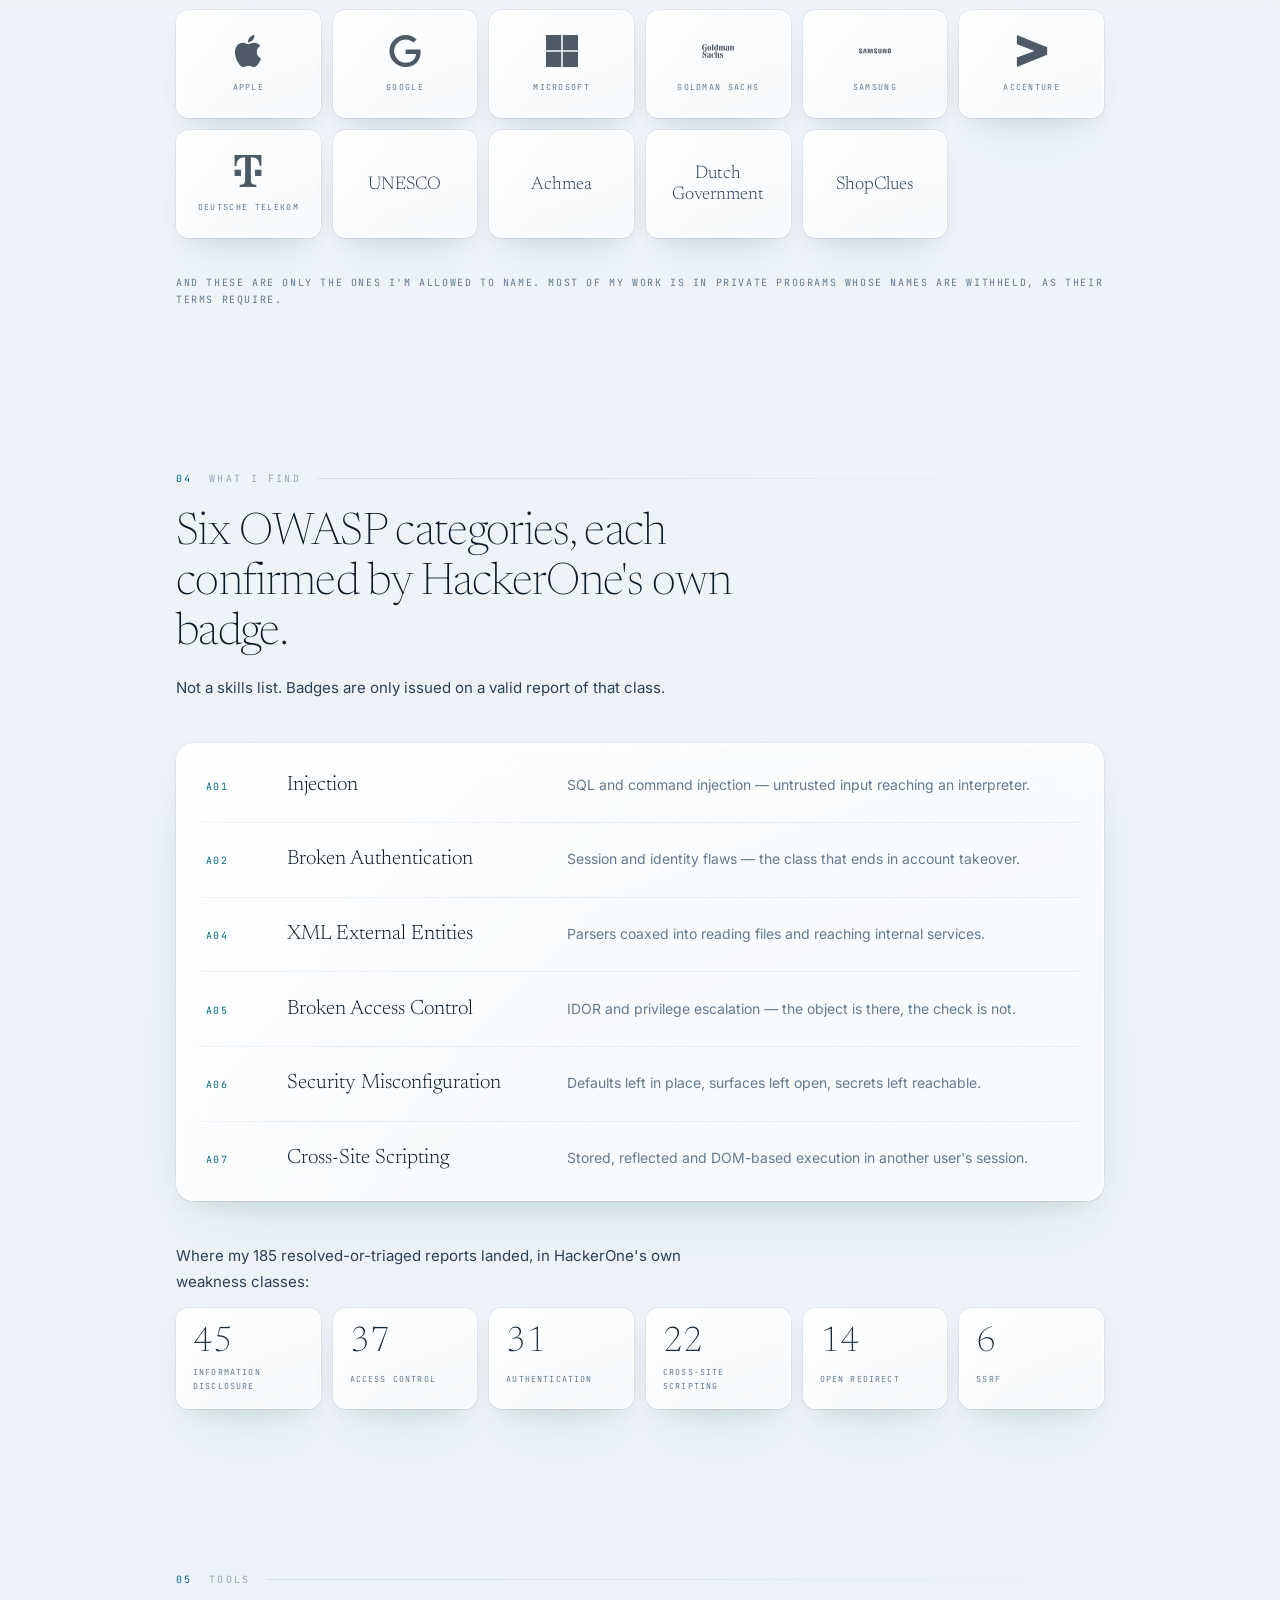
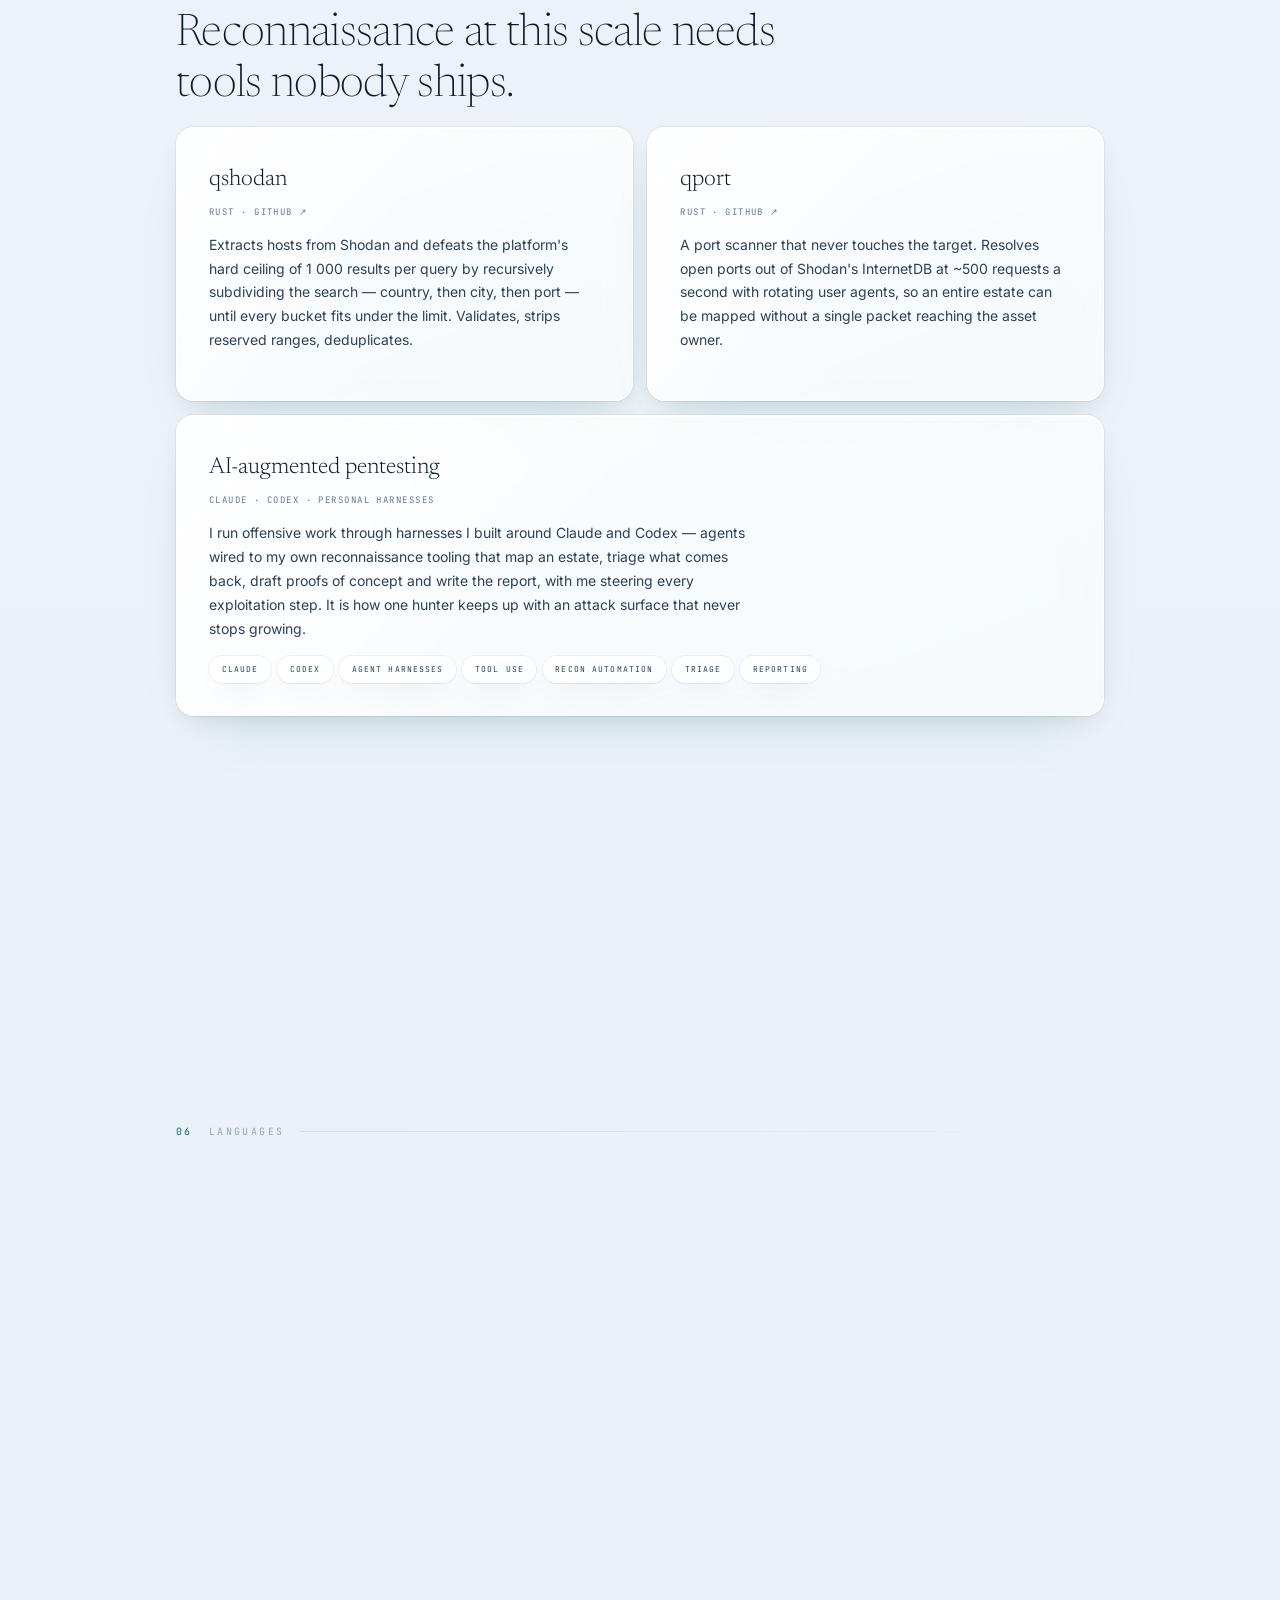
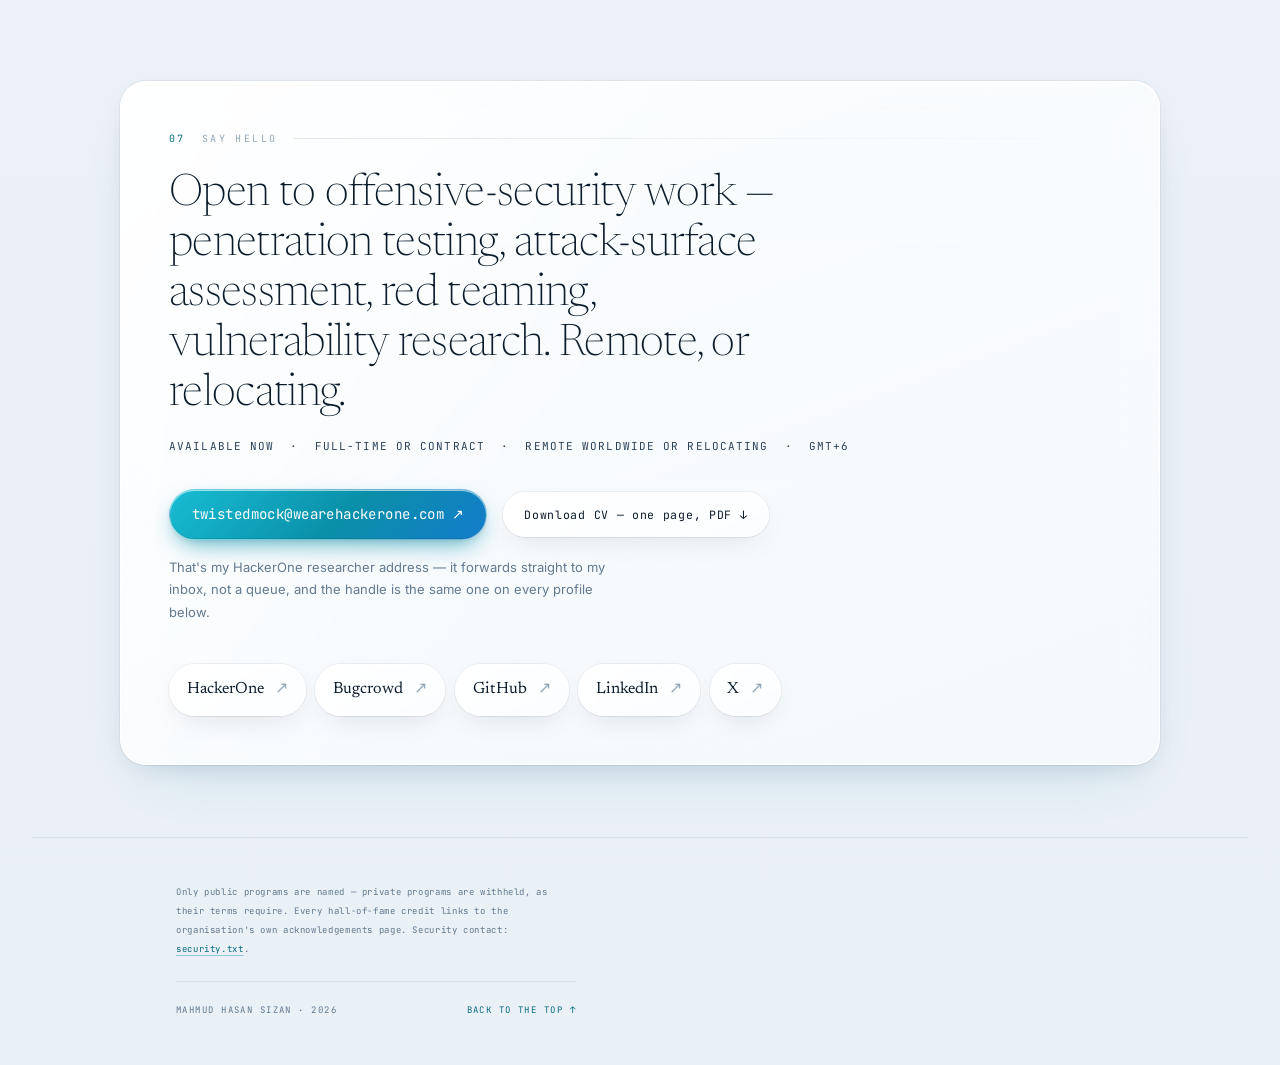
==== commit e9352775: "Link every program tile to its program page All 34 HackerOne tiles link to hackerone.com/<handle> (e" ====
--- a/index.html
+++ b/index.html
@@ -130,59 +130,59 @@
     <p class="sub reveal">
       Every mark below is a program that accepted at least one of my reports as valid — the public
       ones, on both platforms — or an organisation that lists me by name on its own acknowledgements
-      page. Rendered in a single ink, so no logo shouts over another.
+      page. Rendered in a single ink, so no logo shouts over another — and every mark links to the program's own page.
     </p>
 
     <div class="group reveal"><h3>HackerOne</h3><span class="mono">public programs</span></div>
     <ol class="logos">
-    <li class="logo reveal"><span class="logo__mk"><svg viewBox="0 0 24 24" role="img" aria-hidden="true"><path d="M15.607 4.653H8.941L6.645 19.251H1.82L4.862 0h7.995c3.754 0 6.375 2.294 6.473 5.513-.648-.478-2.105-.86-3.722-.86m6.57 5.546c0 3.41-3.01 6.853-6.958 6.853h-2.493L11.595 24H6.74l1.845-11.538h3.592c4.208 0 7.346-3.634 7.153-6.949a5.24 5.24 0 0 1 2.848 4.686M9.653 5.546h6.408c.907 0 1.942.222 2.363.541-.195 2.741-2.655 5.483-6.441 5.483H8.714Z"/></svg></span><span class="logo__n">PayPal</span></li>
-    <li class="logo reveal"><span class="logo__mk"><svg viewBox="0 0 24 24" role="img" aria-hidden="true"><path d="M13.966 22.624l-1.69-4.281H8.122l3.892-9.144 5.662 13.425zM8.884 1.376H0v21.248zm15.116 0h-8.884L24 22.624Z"/></svg></span><span class="logo__n">Adobe</span></li>
-    <li class="logo reveal"><span class="logo__mk"><svg viewBox="0 0 24 24" role="img" aria-hidden="true"><path d="M12 .297c-6.63 0-12 5.373-12 12 0 5.303 3.438 9.8 8.205 11.385.6.113.82-.258.82-.577 0-.285-.01-1.04-.015-2.04-3.338.724-4.042-1.61-4.042-1.61C4.422 18.07 3.633 17.7 3.633 17.7c-1.087-.744.084-.729.084-.729 1.205.084 1.838 1.236 1.838 1.236 1.07 1.835 2.809 1.305 3.495.998.108-.776.417-1.305.76-1.605-2.665-.3-5.466-1.332-5.466-5.93 0-1.31.465-2.38 1.235-3.22-.135-.303-.54-1.523.105-3.176 0 0 1.005-.322 3.3 1.23.96-.267 1.98-.399 3-.405 1.02.006 2.04.138 3 .405 2.28-1.552 3.285-1.23 3.285-1.23.645 1.653.24 2.873.12 3.176.765.84 1.23 1.91 1.23 3.22 0 4.61-2.805 5.625-5.475 5.92.42.36.81 1.096.81 2.22 0 1.606-.015 2.896-.015 3.286 0 .315.21.69.825.57C20.565 22.092 24 17.592 24 12.297c0-6.627-5.373-12-12-12"/></svg></span><span class="logo__n">GitHub</span></li>
-    <li class="logo reveal"><span class="logo__mk"><svg viewBox="0 0 24 24" role="img" aria-hidden="true"><path d="M12 0C5.4 0 0 5.4 0 12s5.4 12 12 12 12-5.4 12-12S18.66 0 12 0zm5.521 17.34c-.24.359-.66.48-1.021.24-2.82-1.74-6.36-2.101-10.561-1.141-.418.122-.779-.179-.899-.539-.12-.421.18-.78.54-.9 4.56-1.021 8.52-.6 11.64 1.32.42.18.479.659.301 1.02zm1.44-3.3c-.301.42-.841.6-1.262.3-3.239-1.98-8.159-2.58-11.939-1.38-.479.12-1.02-.12-1.14-.6-.12-.48.12-1.021.6-1.141C9.6 9.9 15 10.561 18.72 12.84c.361.181.54.78.241 1.2zm.12-3.36C15.24 8.4 8.82 8.16 5.16 9.301c-.6.179-1.2-.181-1.38-.721-.18-.601.18-1.2.72-1.381 4.26-1.26 11.28-1.02 15.721 1.621.539.3.719 1.02.419 1.56-.299.421-1.02.599-1.559.3z"/></svg></span><span class="logo__n">Spotify</span></li>
-    <li class="logo reveal"><span class="logo__mk"><svg viewBox="0 0 24 24" role="img" aria-hidden="true"><path d="M18.926 23.998 0 18.892 5.075.002 24 5.108ZM15.348 10.09l-5.282-1.453-1.414 5.273 5.282 1.453z"/></svg></span><span class="logo__n">Roblox</span></li>
-    <li class="logo reveal"><span class="logo__mk"><svg viewBox="0 0 24 24" role="img" aria-hidden="true"><path d="M11.668 14.544l-.028-5.226c.138-.055.387-.111.608-.111.995 0 1.41.774 1.41 2.682 0 1.853-.47 2.765-1.438 2.765-.22 0-.441-.055-.552-.11zM3.124 7.438c4.203-3.843 9.29-4.866 14.018-4.866 1.3 0 2.544.083 3.76.194h-.028v11.253c0 2.184-.774 3.926-2.295 5.171-1.355 1.134-5.447 2.959-6.581 3.456-1.161-.525-5.253-2.378-6.581-3.456-1.493-1.244-2.295-3.014-2.295-5.171V7.438zm12.664 2.599c.028.912.276 1.576 1.687 2.406.747.442 1.051.747 1.051 1.272 0 .581-.387.94-1.023.94-.553 0-1.189-.304-1.631-.691v1.576c.553.304 1.217.525 1.88.525 1.687 0 2.433-1.189 2.461-2.267.028-.995-.249-1.742-1.659-2.571-.608-.387-1.134-.636-1.106-1.244 0-.581.525-.802.995-.802.581 0 1.161.332 1.521.691V8.378c-.304-.221-.94-.581-1.88-.553-1.135.028-2.296.829-2.296 2.212zm-5.834 9.484h1.714l-.028-3.594c.166.028.415.083.774.083 1.908 0 2.986-1.687 2.986-4.175 0-2.461-1.106-4.009-3.152-4.009-.94 0-1.687.221-2.295.608v11.087zm-5.945-6.166c0 1.797.829 2.71 2.516 2.71 1.051 0 1.908-.249 2.571-.691V7.991H7.41v6.387c-.194.138-.47.221-.802.221-.774 0-.885-.719-.885-1.189V7.991H4.009v5.364zM22.12 2.295v11.723c0 2.516-.94 4.645-2.765 6.111-1.549 1.3-6.332 3.429-7.355 3.871-1.023-.442-5.806-2.571-7.355-3.843-1.797-1.465-2.765-3.594-2.765-6.111V2.295C4.756.747 8.074 0 12 0s7.244.747 10.12 2.295zm-.304.221c-2.71-1.465-6-2.184-9.788-2.184s-7.079.746-9.788 2.184v11.502c0 2.433.912 4.452 2.627 5.862 1.576 1.3 6.581 3.484 7.161 3.76.581-.249 5.585-2.433 7.161-3.733 1.714-1.41 2.627-3.429 2.627-5.862V2.516zm-2.433 20.295c0 .47-.387.829-.829.829a.831.831 0 0 1-.829-.829c0-.47.387-.829.829-.829.441 0 .801.359.829.829zm-.166 0a.679.679 0 0 0-.664-.691c-.359 0-.664.332-.664.691 0 .359.304.664.664.664a.673.673 0 0 0 .664-.664zm-.553.055c.028.055.304.442.304.442h-.221s-.276-.387-.276-.415h-.028v.415h-.194v-.995l.304-.028c.249 0 .332.166.332.304s-.083.25-.221.277zm.027-.276c0-.055 0-.138-.166-.138h-.083v.304h.028c.194 0 .221-.083.221-.166z"/></svg></span><span class="logo__n">UPS</span></li>
-    <li class="logo reveal"><span class="logo__mk"><svg viewBox="0 0 24 24" role="img" aria-hidden="true"><path d="M12 0C8.016 0 4.756.255 2.493 2.516.23 4.776 0 8.033 0 12.012c0 3.98.23 7.235 2.494 9.497C4.757 23.77 8.017 24 12 24c3.983 0 7.243-.23 9.506-2.491C23.77 19.247 24 15.99 24 12.012c0-3.984-.233-7.243-2.502-9.504C19.234.252 15.978 0 12 0zM4.906 7.405h5.624c1.47 0 3.007.068 3.764.827.746.746.827 2.233.83 3.676v4.54a.15.15 0 0 1-.152.147h-1.947a.15.15 0 0 1-.152-.148V11.83c-.002-.806-.048-1.634-.464-2.051-.358-.36-1.026-.441-1.72-.458H7.158a.15.15 0 0 0-.151.147v6.98a.15.15 0 0 1-.152.148H4.906a.15.15 0 0 1-.15-.148V7.554a.15.15 0 0 1 .15-.149zm12.131 0h1.949a.15.15 0 0 1 .15.15v8.892a.15.15 0 0 1-.15.148h-1.949a.15.15 0 0 1-.151-.148V7.554a.15.15 0 0 1 .151-.149zM8.92 10.948h2.046c.083 0 .15.066.15.147v5.352a.15.15 0 0 1-.15.148H8.92a.15.15 0 0 1-.152-.148v-5.352a.15.15 0 0 1 .152-.147Z"/></svg></span><span class="logo__n">Xiaomi</span></li>
-    <li class="logo reveal"><span class="logo__mk"><svg viewBox="0 0 24 24" role="img" aria-hidden="true"><path d="M1.963 9.264h1.452v2.378c-.484.098-.855.148-1.262.148C.561 11.79 0 10.878 0 9.377c0-1.614.778-2.526 2.329-2.526.196 0 .567.014 1.03.084v1.522h-.336l-.19-.582c-.183-.553-.4-.827-.744-.827-.596 0-.912.806-.912 2.315 0 1.515.126 2.23.904 2.23.106 0 .231-.014.351-.048V9.776l-.469-.323v-.189Zm1.424 6.382c0 .954-.651 1.501-1.802 1.501-.315 0-.778-.048-1.213-.119v-1.865h.337l.14.441c.315 1.017.54 1.353.94 1.353.421 0 .722-.371.722-.862 0-.399-.189-.68-.595-.898l-.702-.378c-.541-.287-.835-.736-.835-1.283 0-.828.68-1.326 1.796-1.326.252 0 .547.022 1.016.085v1.521h-.337l-.188-.581c-.19-.618-.393-.842-.764-.842-.415 0-.66.266-.66.652 0 .343.19.589.561.799l.708.399c.596.337.876.786.876 1.403Zm3.101 1.102.14.211v.106H5.556l-.05-.407c-.112.308-.407.491-.786.491-.561 0-.912-.351-.912-.926 0-.561.315-.933 1.283-1.311l.414-.161v-.525c0-.463-.085-.652-.344-.652-.21 0-.329.112-.533.623l-.231.573h-.315v-1.144c.414-.126.828-.21 1.185-.21.792 0 1.221.378 1.221 1.066v2.266Zm.405-6.824c0 1.192-.637 1.866-1.459 1.866-.82 0-1.457-.674-1.457-1.866 0-1.193.637-1.866 1.459-1.866.82 0 1.457.673 1.457 1.866Zm-1.387 6.235v-1.213l-.133.056c-.414.169-.569.547-.569 1.101 0 .414.099.652.329.652.231 0 .373-.225.373-.596Zm.357-6.235c0-1.347-.112-1.704-.427-1.704s-.428.357-.428 1.704c0 1.346.113 1.704.428 1.704s.427-.358.427-1.704Zm3.521 6.269.126.064c-.224.646-.511.89-1.066.89-.904 0-1.409-.679-1.409-1.865 0-1.185.589-1.866 1.55-1.866.258 0 .603.042.897.16v1.193h-.329l-.132-.449c-.176-.596-.273-.75-.449-.75-.281 0-.505.365-.505 1.754 0 1.114.168 1.521.595 1.521.287.001.532-.181.722-.652Zm-.779-4.488H7.342v-.104l.141-.211V7.476l-.141-.21V7.16l1.123-.084v4.313l.14.211v.105Zm1.726.085c-.772 0-1.235-.702-1.235-1.901 0-1.192.483-1.83 1.227-1.83.379 0 .589.147.68.441V7.476l-.141-.21V7.16l1.123-.084v4.313l.14.211v.104h-.996l-.077-.533c-.111.457-.321.619-.721.619Zm2.461 4.958.14.211v.106H11.67v-.106l.14-.211v-2.525c0-.301-.091-.483-.309-.483-.26 0-.449.218-.449.645v2.363l.141.211v.106H9.93v-.106l.14-.211v-3.914l-.14-.21v-.105l1.122-.084v1.451c.127-.301.414-.469.82-.469.576 0 .919.365.919 1.073v2.258H13.616Zm-2.664-6.846c0 1.263.112 1.648.421 1.648.385 0 .455-.554.455-1.662 0-1.073-.077-1.606-.449-1.606-.315 0-.427.379-.427 1.62Zm7.041 1.487.14.211v.104h-1.262V11.6l.14-.211V8.787c0-.252-.084-.407-.281-.407-.244 0-.441.219-.441.638v2.371l.14.211v.104h-1.262V11.6l.14-.211V8.787c0-.252-.084-.407-.28-.407-.245 0-.442.219-.442.638v2.371l.141.211v.104h-1.263V11.6l.14-.211V8.535l-.14-.169v-.104l1.01-.12h.084l.028.393c.119-.309.414-.477.814-.477.427 0 .708.21.834.589.105-.365.435-.589.856-.589.553 0 .904.365.904 1.072v2.259Zm-1.311 4.644c0 .609-.393 1.114-1.339 1.114-.245 0-.575-.028-1.087-.119v-1.304h.287l.091.281c.224.715.441.982.785.982.323 0 .533-.232.533-.59 0-.294-.147-.497-.497-.687l-.603-.323c-.385-.21-.596-.539-.596-.946 0-.638.499-1.024 1.325-1.024.239 0 .547.034.884.105v1.024h-.287l-.148-.373c-.168-.449-.329-.595-.595-.595-.287 0-.456.168-.456.449 0 .238.141.399.484.595l.595.337c.406.232.624.561.624 1.074Zm4.538-4.644.14.211v.104h-1.073l-.048-.407c-.112.309-.407.491-.786.491-.561 0-.911-.35-.911-.926 0-.561.315-.932 1.283-1.311l.413-.16v-.526c0-.463-.084-.652-.343-.652-.211 0-.329.113-.533.624l-.231.575h-.317V8.27c.415-.127.828-.211 1.185-.211.792 0 1.221.379 1.221 1.066v2.264Zm-.982-.589V9.587l-.133.056c-.413.168-.567.547-.567 1.101 0 .414.098.653.329.653.23 0 .371-.225.371-.597Zm4.586.8v.104h-1.263V11.6l.141-.211V8.864c0-.302-.091-.484-.309-.484-.26 0-.449.219-.449.646v2.363l.14.211v.104h-1.262V11.6l.14-.211V8.535l-.14-.169v-.104l1.01-.12h.084l.028.393c.119-.309.407-.477.82-.477.575 0 .918.365.918 1.072v2.259L24 11.6Z"/></svg></span><span class="logo__n">Goldman Sachs</span></li>
-    <li class="logo reveal"><span class="logo__mk"><svg viewBox="0 0 24 24" role="img" aria-hidden="true"><path d="M20.147 18L12 21.178 3.853 18 2.5 20.343 12 24l9.5-3.657L20.147 18zM12 0a9.5 9.5 0 1 0 0 19 9.5 9.5 0 0 0 0-19zm0 16.078a6.568 6.568 0 1 1 0-13.136 6.568 6.568 0 0 1 0 13.136z"/></svg></span><span class="logo__n">Palantir</span></li>
-    <li class="logo logo--word reveal"><span class="logo__n">Crypto.com</span></li>
-    <li class="logo reveal"><span class="logo__mk"><svg viewBox="0 0 24 24" role="img" aria-hidden="true"><path d="M15.629 9.619c1.421 1.429 2.58 3.766 1.917 5.152-1.778 3.715-15.04 10.226-16.169 9.1C.252 22.746 6.768 9.476 10.481 7.697c1.388-.66 3.724.51 5.152 1.92l-.005.014v-.012zm7.028-1.566c-.231-.855-.821-1.717-1.7-1.82-1.61-.186-4.151 2.663-3.971 3.339.181.69 3.766 1.875 5.1.915.691-.494.781-1.56.556-2.414l.015-.02zM17.666.158c1.198.324 2.407 1.148 2.551 2.382.261 2.259-3.732 5.819-4.68 5.564-.948-.251-2.618-5.284-1.269-7.162.695-.972 2.201-1.106 3.399-.788v.004h-.001z"/></svg></span><span class="logo__n">Instacart</span></li>
-    <li class="logo reveal"><span class="logo__mk"><svg viewBox="0 0 24 24" role="img" aria-hidden="true"><path d="M4.584 21.438a12.077 12.077 0 0 0 7.349 2.495 12 12 0 0 0 7.887-2.967c-.944.607-3.64 2.023-7.887 2.023-3.708 0-6.068-.81-7.349-1.55m8.158.606c2.966 0 6.202-.809 8.09-2.427.539-.405 1.01-1.011 1.483-1.753.27-.472.539-1.011.741-1.483-1.82 2.63-7.011 4.315-12.404 4.315-3.776 0-7.888-1.214-9.506-3.573 1.483 3.236 6 4.92 11.596 4.92m-3.236-5.257C3.37 16.787.472 13.955 0 12c0 .674.067 1.483.202 2.09.068.27.27.674.607 1.079 1.483 1.55 5.191 3.707 11.595 3.707 8.697 0 10.72-2.898 11.124-3.842.27-.674.472-1.888.472-2.967v-.674c-.607 2.292-8.022 5.394-14.494 5.394m-8.427-9.91C.742 7.55.337 8.763.202 9.37c-.067.27 0 .404.068.607.741 1.55 4.45 4.044 13.078 4.044 5.259 0 9.371-1.28 10.045-3.64.135-.404.135-.876 0-1.483-.202-.674-.472-1.483-.809-2.09.068 3.101-8.562 5.124-12.944 5.124-4.719 0-8.696-1.888-8.696-4.248.067-.337.135-.606.135-.809M19.82 3.034c.068.067.068.135.068.27 0 1.348-4.045 3.64-10.517 3.64-4.787 0-5.663-1.753-5.663-2.9 0-.404.135-.808.472-1.213-.607.607-1.146 1.147-1.686 1.82-.202.27-.337.54-.337.675 0 2.36 5.865 3.977 11.259 3.977 5.797 0 8.427-1.887 8.427-3.573 0-.606-.203-.943-.81-1.618a17.301 17.301 0 0 0-1.213-1.078m-1.753-1.281A11.794 11.794 0 0 0 11.933.067C9.64.067 7.55.674 5.73 1.82c-.539.27-.876.54-.876.877 0 1.01 2.36 2.09 6.54 2.09 4.112 0 7.348-1.214 7.348-2.36.067-.202-.203-.405-.675-.674"/></svg></span><span class="logo__n">AT&amp;T</span></li>
-    <li class="logo reveal"><span class="logo__mk"><svg viewBox="0 0 24 24" role="img" aria-hidden="true"><path d="M.95 14.184L12 20.403l9.919-5.55v2.21L12 22.662l-10.484-5.96-.565.308v.77L12 24l11.05-6.218v-4.317l-.515-.309L12 19.118l-9.867-5.653v-2.21L12 16.805l11.05-6.218V6.32l-.515-.308L12 11.974 2.647 6.681 12 1.388l7.76 4.368.668-.411v-.566L12 0 .95 6.27v.72L12 13.207l9.919-5.55v2.26L12 15.52 1.516 9.56l-.565.308Z"/></svg></span><span class="logo__n">Databricks</span></li>
-    <li class="logo reveal"><span class="logo__mk"><svg viewBox="0 0 24 24" role="img" aria-hidden="true"><path d="M16.415 0v7.16l5.785 3.384V2.949L16.415 0ZM1.8 0v11.237h18.815L14.89 8.09l-7.457-.003V3.024L1.8 0Zm14.615 20.894v-5.019l-7.514-.005c.007.033-5.82-3.197-5.82-3.197l19.119.091V24l-5.785-3.106ZM1.8 13.551v7.343l5.633 2.949v-6.988L1.8 13.551Z"/></svg></span><span class="logo__n">Hostinger</span></li>
-    <li class="logo reveal"><span class="logo__mk"><svg viewBox="0 0 24 24" role="img" aria-hidden="true"><path d="M10.204 14.35l.007.01-.999 2.413a5.171 5.171 0 0 1-2.075-2.597l2.578-.437.004.005a.44.44 0 0 1 .484.606zm-.833-2.129a.44.44 0 0 0 .173-.756l.002-.011L7.585 9.7a5.143 5.143 0 0 0-.73 3.255l2.514-.725.002-.009zm1.145-1.98a.44.44 0 0 0 .699-.337l.01-.005.15-2.62a5.144 5.144 0 0 0-3.01 1.442l2.147 1.523.004-.002zm.76 2.75l.723.349.722-.347.18-.78-.5-.623h-.804l-.5.623.179.779zm1.5-3.095a.44.44 0 0 0 .7.336l.008.003 2.134-1.513a5.188 5.188 0 0 0-2.992-1.442l.148 2.615.002.001zm10.876 5.97l-5.773 7.181a1.6 1.6 0 0 1-1.248.594l-9.261.003a1.6 1.6 0 0 1-1.247-.596l-5.776-7.18a1.583 1.583 0 0 1-.307-1.34L2.1 5.573c.108-.47.425-.864.863-1.073L11.305.513a1.606 1.606 0 0 1 1.385 0l8.345 3.985c.438.209.755.604.863 1.073l2.062 8.955c.108.47-.005.963-.308 1.34zm-3.289-2.057c-.042-.01-.103-.026-.145-.034-.174-.033-.315-.025-.479-.038-.35-.037-.638-.067-.895-.148-.105-.04-.18-.165-.216-.216l-.201-.059a6.45 6.45 0 0 0-.105-2.332 6.465 6.465 0 0 0-.936-2.163c.052-.047.15-.133.177-.159.008-.09.001-.183.094-.282.197-.185.444-.338.743-.522.142-.084.273-.137.415-.242.032-.024.076-.062.11-.089.24-.191.295-.52.123-.736-.172-.216-.506-.236-.745-.045-.034.027-.08.062-.111.088-.134.116-.217.23-.33.35-.246.25-.45.458-.673.609-.097.056-.239.037-.303.033l-.19.135a6.545 6.545 0 0 0-4.146-2.003l-.012-.223c-.065-.062-.143-.115-.163-.25-.022-.268.015-.557.057-.905.023-.163.061-.298.068-.475.001-.04-.001-.099-.001-.142 0-.306-.224-.555-.5-.555-.275 0-.499.249-.499.555l.001.014c0 .041-.002.092 0 .128.006.177.044.312.067.475.042.348.078.637.056.906a.545.545 0 0 1-.162.258l-.012.211a6.424 6.424 0 0 0-4.166 2.003 8.373 8.373 0 0 1-.18-.128c-.09.012-.18.04-.297-.029-.223-.15-.427-.358-.673-.608-.113-.12-.195-.234-.329-.349-.03-.026-.077-.062-.111-.088a.594.594 0 0 0-.348-.132.481.481 0 0 0-.398.176c-.172.216-.117.546.123.737l.007.005.104.083c.142.105.272.159.414.242.299.185.546.338.743.522.076.082.09.226.1.288l.16.143a6.462 6.462 0 0 0-1.02 4.506l-.208.06c-.055.072-.133.184-.215.217-.257.081-.546.11-.895.147-.164.014-.305.006-.48.039-.037.007-.09.02-.133.03l-.004.002-.007.002c-.295.071-.484.342-.423.608.061.267.349.429.645.365l.007-.001.01-.003.129-.029c.17-.046.294-.113.448-.172.33-.118.604-.217.87-.256.112-.009.23.069.288.101l.217-.037a6.5 6.5 0 0 0 2.88 3.596l-.09.218c.033.084.069.199.044.282-.097.252-.263.517-.452.813-.091.136-.185.242-.268.399-.02.037-.045.095-.064.134-.128.275-.034.591.213.71.248.12.556-.007.69-.282v-.002c.02-.039.046-.09.062-.127.07-.162.094-.301.144-.458.132-.332.205-.68.387-.897.05-.06.13-.082.215-.105l.113-.205a6.453 6.453 0 0 0 4.609.012l.106.192c.086.028.18.042.256.155.136.232.229.507.342.84.05.156.074.295.145.457.016.037.043.09.062.129.133.276.442.402.69.282.247-.118.341-.435.213-.71-.02-.039-.045-.096-.065-.134-.083-.156-.177-.261-.268-.398-.19-.296-.346-.541-.443-.793-.04-.13.007-.21.038-.294-.018-.022-.059-.144-.083-.202a6.499 6.499 0 0 0 2.88-3.622c.064.01.176.03.213.038.075-.05.144-.114.28-.104.266.039.54.138.87.256.154.06.277.128.448.173.036.01.088.019.13.028l.009.003.007.001c.297.064.584-.098.645-.365.06-.266-.128-.537-.423-.608zM16.4 9.701l-1.95 1.746v.005a.44.44 0 0 0 .173.757l.003.01 2.526.728a5.199 5.199 0 0 0-.108-1.674A5.208 5.208 0 0 0 16.4 9.7zm-4.013 5.325a.437.437 0 0 0-.404-.232.44.44 0 0 0-.372.233h-.002l-1.268 2.292a5.164 5.164 0 0 0 3.326.003l-1.27-2.296h-.01zm1.888-1.293a.44.44 0 0 0-.27.036.44.44 0 0 0-.214.572l-.003.004 1.01 2.438a5.15 5.15 0 0 0 2.081-2.615l-2.6-.44-.004.005z"/></svg></span><span class="logo__n">Kubernetes</span></li>
-    <li class="logo reveal"><span class="logo__mk"><svg viewBox="0 0 24 24" role="img" aria-hidden="true"><path d="M12.018 6.537c-2.5 0-4.6 1.712-5.241 4.015-.56-1.232-1.793-2.105-3.225-2.105A3.569 3.569 0 0 0 0 12a3.569 3.569 0 0 0 3.552 3.553c1.432 0 2.664-.874 3.224-2.106.641 2.304 2.742 4.016 5.242 4.016 2.487 0 4.576-1.693 5.231-3.977.569 1.21 1.783 2.067 3.198 2.067A3.568 3.568 0 0 0 24 12a3.569 3.569 0 0 0-3.553-3.553c-1.416 0-2.63.858-3.199 2.067-.654-2.284-2.743-3.978-5.23-3.977zm0 2.085c1.878 0 3.378 1.5 3.378 3.378 0 1.878-1.5 3.378-3.378 3.378A3.362 3.362 0 0 1 8.641 12c0-1.878 1.5-3.378 3.377-3.378zm-8.466 1.91c.822 0 1.467.645 1.467 1.468s-.644 1.467-1.467 1.468A1.452 1.452 0 0 1 2.085 12c0-.823.644-1.467 1.467-1.467zm16.895 0c.823 0 1.468.645 1.468 1.468s-.645 1.468-1.468 1.468A1.452 1.452 0 0 1 18.98 12c0-.823.644-1.467 1.467-1.467z"/></svg></span><span class="logo__n">Nextcloud</span></li>
-    <li class="logo reveal"><span class="logo__mk"><svg viewBox="0 0 24 24" role="img" aria-hidden="true"><path d="M23.9765 6.4168c-.105 2.338-1.739 5.5429-4.894 9.6088-3.2679 4.247-6.0258 6.3699-8.2898 6.3699-1.409 0-2.578-1.294-3.553-3.881l-1.9179-7.1138c-.719-2.584-1.488-3.878-2.312-3.878-.179 0-.806.378-1.8809 1.132l-1.129-1.457a315.06 315.06 0 003.501-3.1279c1.579-1.368 2.765-2.085 3.5539-2.159 1.867-.18 3.016 1.1 3.447 3.838.465 2.953.789 4.789.971 5.5069.5389 2.45 1.1309 3.674 1.7759 3.674.502 0 1.256-.796 2.265-2.385 1.004-1.589 1.54-2.797 1.612-3.628.144-1.371-.395-2.061-1.614-2.061-.574 0-1.167.121-1.777.391 1.186-3.8679 3.434-5.7568 6.7619-5.6368 2.4729.06 3.6279 1.664 3.4929 4.7969z"/></svg></span><span class="logo__n">Vimeo</span></li>
-    <li class="logo reveal"><span class="logo__mk"><svg viewBox="0 0 24 24" role="img" aria-hidden="true"><path d="M12.003 1.716c-1.37 0-2.7.27-3.948.78A10.18 10.18 0 0 0 2.66 7.901a10.136 10.136 0 0 0-.797 3.954c0 .258.01.516.027.775a1.942 1.942 0 0 1-1.055 1.88L0 14.934v1.902l2.463-1.26.072-.032v.005l.77-.39.758-.385.066-.039 14.807-7.56 1.666-.847 3.392-1.732V2.694L17.792 5.86 3.744 13.025l-.104.055-.017-.115a8.286 8.286 0 0 1-.071-1.105c0-2.255.88-4.377 2.474-5.977a8.462 8.462 0 0 1 2.71-1.82 8.513 8.513 0 0 1 3.2-.654h.067a8.41 8.41 0 0 1 4.09 1.055l1.628-.83.126-.066a10.11 10.11 0 0 0-5.845-1.853zM24 7.143 5.047 16.808l-1.666.847L0 19.382v1.902l3.282-1.671 2.91-1.485 14.058-7.153.105-.055.016.115c.05.369.072.743.072 1.11 0 2.255-.88 4.383-2.475 5.978a8.461 8.461 0 0 1-2.71 1.82 8.305 8.305 0 0 1-3.2.654h-.06c-1.441 0-2.86-.369-4.102-1.061l-.066.033-1.683.857c.594.418 1.232.776 1.903 1.062a10.11 10.11 0 0 0 3.947.797 10.09 10.09 0 0 0 7.17-2.975 10.136 10.136 0 0 0 2.969-7.18c0-.259-.005-.523-.027-.781a1.942 1.942 0 0 1 1.055-1.88L24 9.044z"/></svg></span><span class="logo__n">Stellar</span></li>
-    <li class="logo reveal"><span class="logo__mk"><svg viewBox="0 0 24 24" role="img" aria-hidden="true"><path d="M11.9985 1.1609c-3.457.0002-6.9828.7454-10.2957 2.3475C.5331 6.3093 0 9.1929 0 12.0069c0 2.806.5258 5.6572 1.6956 8.4841 3.3292 1.61 6.8415 2.3481 10.3041 2.3481 3.4644 0 6.9774-.738 10.3029-2.348C23.4723 17.6637 24 14.8127 24 12.0068c0-2.814-.5345-5.6976-1.7034-8.4985-3.3123-1.602-6.8372-2.3473-10.2969-2.3475h-.0006zm0 .916c3.4185 0 6.6966.7568 9.5728 2.1054.9712 2.4297 1.5026 5.0671 1.5026 7.8246 0 2.7508-.5279 5.3856-1.496 7.8096-2.8779 1.3506-6.1578 2.1073-9.5794 2.1073-3.4197 0-6.6996-.7567-9.5775-2.1073-.967-2.424-1.4967-5.0586-1.4967-7.8096 0-2.7574.5304-5.3947 1.502-7.8246 2.8783-1.3487 6.155-2.1055 9.5722-2.1055zm-.0006.687c-3.1279 0-6.2393.6677-9.0219 1.9239-.8997 2.3398-1.3586 4.7996-1.3586 7.319 0 2.5135.4581 4.968 1.3532 7.3066 2.783 1.258 5.8979 1.9227 9.0273 1.9227 3.131 0 6.2453-.6647 9.0279-1.9227l.0041-.003-.0006-.0006c-.6049-.9957-1.4173-1.7997-1.4261-1.8073-.01-.005-.1691-.0544-.1691-.0544-1.7246-.53-2.8551-.9283-3.3548-1.1872-.6876-.3571-1.41-1.2241-1.4895-1.3216-.8061-.0608-1.4729-.0478-2.1145.0299l-.4087.0531c-.7793.1006-1.584.2073-2.3726.0807-.525-.086-1.0346-.2537-1.5749-.4296-.8324-.2726-1.685-.5524-2.6594-.5509H5.421l.0167.0347c.2214.4306 1.0958 1.7369 2.191 2.096.2416.058.4165.1223.4923.1816 0 .0026.4192.8556.5335 1.0862-.6814-.3094-2.789-1.3813-4.4894-3.4504v-.003c0-.0276-.044-.43-.0532-.518 1.0126-.3778 3.2927-.597 3.5496-.6214l.0186-.0018.0083-.0203c.1361-1.1996.4201-2.1597.9524-3.2109.0153-.0317.0245-.0608.0245-.086a.1175.1175 0 0 0-.0132-.052c-.0298-.0566-.1026-.0675-.1057-.0675L6.9946 9.219a222.297 222.297 0 0 0-.1678-.5126c1.1184-.416 2.4974-.8055 3.2867-.9769.1334-.213.1708-.3286.1708-.4678 0-.1181-.0569-.219-.1708-.2963-.5595-.3794-2.3215-.1508-4.104.533-.004-.0073-.0037-.0092-.009-.0168.3701-.2769 1.0317-.688 1.5223-.916l.0191-.0107-.006-.0185c-.133-.4509-1.0038-.796-1.1017-.8311.002-.0153.0039-.0252.0054-.037.8852-.0605 1.4727.3536 1.652.6488l.009.0143.0173-.0053c.1136-.0367.5135-.1639.9464-.2151l.0257-.0012-.0072-.0263c-.1422-.7583-.8658-1.2647-1.1125-1.4172.007-.0123.0093-.017.0162-.0257.8546.0661 1.6439.8023 1.8217 1.4244l.0047.0167.018.0018c.2294.008.5074.0332.6936.0645l.0192.0036.0071-.0161a1.3133 1.3133 0 0 0 .1034-.5174c0-.5602-.3164-1.1606-.7056-1.5403.0076-.0107.011-.0207.0209-.0299 1.1227.426 1.4082 1.2351 1.4082 1.9884 0 .5273-.1398 1.0297-.23 1.3497l-.0376.1326 1.7649-.2133c-.1682.213-.5309.5922-1.2547.9918 0-.0038-.7462-.095-.7462-.095l-.0192-.003-.0065.0192c-.0501.154-.487 1.5335-.4894 2.5476 0 .376.1068.6676.3167.8687.374.3599.9933.3801 1.4262.3633 1.8404-.0673 3.2765.0457 4.2731.3406l.0592.0161.009-.0137c.0619-.0953.1105-.272.1105-.5061 0-.4443-.1781-1.1067-.7762-1.8558.0065-.0053.0067-.0092.0144-.0149.099.0547 1.7136.9716 1.9292 2.3558-.0378.0146-.7737.315-.7737.315l.0239.0238c.6822.7143.9176 1.5776 1.1065 2.2686.1503.5476.3298.897.5676 1.1024.2757.2378 1.32.7366 1.6335.883.2607.3705.7092 1.0643 1.0343 1.6019a20.315 20.315 0 0 0 1.067-6.5077c0-2.5195-.46-4.9795-1.3586-7.3191-2.7818-1.2561-5.896-1.9239-9.0237-1.9239Z"/></svg></span><span class="logo__n">John Deere</span></li>
-    <li class="logo reveal"><span class="logo__mk"><svg viewBox="0 0 24 24" role="img" aria-hidden="true"><path d="M6.63 9.842c-1.104 0-2 .945-2 2.101v.108c0 1.322.846 2.038 1.974 2.1.051.007.108.007.16.007.435 0 .794-.115 1.195-.361.04-.023.201-.132.361-.338.132-.166.138-.411 0-.543-.2-.189-.412-.086-.595.074-.292.246-.516.442-1.1.442-.55 0-1.064-.316-1.19-.94 0-.023.01-.045.034-.045H8.16a.473.473 0 0 0 .47-.504c0-1.156-.894-2.1-1.999-2.1zm4.466 0c-1.1 0-1.996.945-1.996 2.101v.108c0 1.322.846 2.038 1.974 2.1.052.007.11.007.16.007.435 0 .795-.115 1.196-.361.04-.023.2-.132.361-.338.132-.166.137-.411 0-.543-.2-.189-.413-.086-.596.074-.292.246-.515.442-1.1.442-.549 0-1.063-.316-1.189-.94-.006-.023.01-.045.028-.045h2.691a.473.473 0 0 0 .47-.504c-.007-1.156-.9-2.1-1.999-2.1zm-6.89.04a.4.4 0 0 0-.344.223l-1.42 3.063c-.034.063-.062.11-.136.11-.075 0-.105-.047-.14-.11l-1.42-3.057a.38.38 0 0 0-.53-.177.428.428 0 0 0-.172.56l1.39 2.828.16.32a.8.8 0 0 0 .712.46.791.791 0 0 0 .709-.46l.16-.32 1.385-2.834a.423.423 0 0 0-.166-.56.376.376 0 0 0-.188-.045zm11.362 0a.762.762 0 0 0-.504.188.808.808 0 0 0-.207.27l-1.59 3.137c0 .005-.007.006-.007.01v.007a.434.434 0 0 0 .03.442c0 .005.005.006.005.01 0 .007.006.005.006.01a.372.372 0 0 0 .516.077s.005 0 .005-.006a.083.083 0 0 0 .024-.017l.015-.018.006-.006a.485.485 0 0 0 .076-.103l.057-.125.332-.7c.006-.017.028-.027.045-.027h1.484c.195 0 .354-.167.354-.379 0-.206-.159-.377-.354-.377h-1.099a.033.033 0 0 1-.03-.046l.08-.172.602-1.207v-.006s0-.006.006-.006c.011-.023.04-.108.098-.125.034-.012.063-.012.086 0 .063.017.084.091.113.148l1.455 3.022a.393.393 0 0 0 .48.195s.006 0 .006-.006l.035-.017c.006 0 .007-.006.012-.006 0 0 .006 0 .006-.006.006 0 .006-.006.012-.006s.01-.004.01-.01c.006 0 .006-.006.011-.006.006-.006.012-.012.018-.012l.017-.017.006-.006a.408.408 0 0 0 .092-.498l-1.598-3.154a.79.79 0 0 0-.709-.45zm3.508 0c-.39 0-.709.332-.709.778v3.018c0 .183.104.354.264.406.263.086.486-.143.486-.412l-.058-2.938a.03.03 0 0 1 .052-.017l1.442 2.93c.137.28.367.449.625.449.257 0 .49-.167.623-.448l1.449-2.935c.01-.029.05-.019.05.016l-.056 2.955c0 .234.177.423.389.412.206-.006.367-.207.367-.43V10.66c.01-.452-.31-.77-.7-.777a.684.684 0 0 0-.61.394c-.361.739-1.426 2.93-1.426 2.936-.006.01-.03.064-.075.064-.04 0-.068-.047-.074-.064-.35-.727-1.047-2.164-1.408-2.908-.143-.287-.38-.422-.63-.422z"/></svg></span><span class="logo__n">Veeam</span></li>
-    <li class="logo reveal"><span class="logo__mk"><svg viewBox="0 0 24 24" role="img" aria-hidden="true"><path d="M16.593 1.008L5.725 2.067a.671.671 0 0 0-.688-.585.72.72 0 0 0-.71.71c0 .256.14.455.326.58L.106 12.636l-.047.044c-.06.06-.059.06-.059.12 0 0 0 .058.059.058l6.338 8.974a.716.716 0 0 0-.175.449c0 .415.355.71.71.71a.68.68 0 0 0 .705-.666l10.66-1.04.132.048a.226.226 0 0 0 .052-.065c.037-.004.068-.014.068-.054l4.55-9.876c.062.018.125.039.19.039.356 0 .711-.355.711-.71a.72.72 0 0 0-.71-.713.693.693 0 0 0-.263.054L16.71 1.067c-.06-.06-.06-.06-.118-.06zm-.522.28l-4.952 2.711-5.434-1.598a.962.962 0 0 0 .045-.15zm.404.016l1.36 5.907-3.115-1.933a.944.944 0 0 0 .154-.36.72.72 0 0 0-.71-.71.71.71 0 0 0-.667.49l-2.07-.608zm.272.244l6.062 8.607c-.03.028-.052.06-.076.093l-4.676-2.9zm-11.094.944l5.339 1.577-3.644 1.995-1.876-3.339a.802.802 0 0 0 .18-.233zm-.38.363L7.118 6.14l.012.059-2.093 1.917V2.903a.625.625 0 0 0 .236-.048zm-.43.01c.044.014.09.023.135.027v5.28L.561 12.22zm6.456 1.295l2.176.643c-.008.039-.024.076-.024.115 0 .166.067.304.158.42l-2.53 2.188-3.564-1.278zm2.339 1.22a.72.72 0 0 0 .525.25c.022 0 .043-.005.065-.008l.625 3.257-3.723-1.334zm.999.018l3.245 2.017.64 2.779-3.598-1.29-.62-3.295a.71.71 0 0 0 .333-.211zM7.407 6.4l3.527 1.251-2.803 2.424zm-.22.088l.748 3.756-2.38 2.056a.705.705 0 0 0-.518-.211V8.457zm10.916 1.065l4.545 2.826c-.015.033-.022.066-.032.1l-3.917-.285zm-7.118.117l3.902 1.384.707 3.69-3.077 2.64-3.584-1.238-.793-4.023zm-6.007.84v3.585a.72.72 0 0 0-.652.705.72.72 0 0 0 .711.711c.03 0 .056-.013.085-.017l.407 2.147-5.174-2.9zm9.98.568l3.471 1.233-2.79 2.394zm-7.014 1.214l.752 3.772-3.015-1.041a.955.955 0 0 0 .067-.223.708.708 0 0 0-.17-.466zm10.78.14l3.858.283a.67.67 0 0 0 .117.321l-4.068 3.644zm-.181.138l-.095 4.273-1.566 1.403a.72.72 0 0 0-.468-.186c-.05 0-.093.017-.14.025l-.576-3.068zm4.273.618c.026.024.059.037.088.057l-4.407 9.576.13-5.94zm-7.162 1.866l.582 3.038a.654.654 0 0 0-.483.412l-2.932-1.014zm-10.008.055l3.07 1.062.73 3.664-3.838-2.15-.427-2.204a.713.713 0 0 0 .465-.372zm-5.123.012l5.07 2.85 1.075 5.653c-.03.013-.054.034-.081.05zm8.43 1.132l3.482 1.202-2.775 2.382zm9.491.788l-.133 5.997-5.669-2.02 3.198-1.855a.72.72 0 0 0 .574.32.722.722 0 0 0 .712-.713.676.676 0 0 0-.162-.426zm-5.704.519l2.996 1.035c-.013.058-.032.112-.032.175 0 .11.028.21.071.301L12.5 18.967l-2.633-.937zm-7.069.456l3.786 2.13-2.213 3.493a.687.687 0 0 0-.492-.043zm3.984 2.217l2.553.903-4.706 2.723c-.025-.035-.047-.073-.08-.103zm2.697.954l5.533 1.955-10.274.957c-.011-.047-.022-.094-.042-.137Z"/></svg></span><span class="logo__n">Hyperledger</span></li>
-    <li class="logo logo--word reveal"><span class="logo__n">Trellix</span></li>
-    <li class="logo reveal"><span class="logo__mk"><svg viewBox="0 0 24 24" role="img" aria-hidden="true"><path d="M12.012 0C7.847 0 4.459 3.388 4.459 7.553c0 1.576.494 3.106 1.412 4.4l.211.281 3.93 5.555s.47.775 1.529.775h.941c1.036 0 1.53-.775 1.53-.775l3.93-5.555.187-.28a7.43 7.43 0 0 0 1.412-4.401C19.564 3.388 16.176 0 12.011 0Zm0 3.693a3.837 3.837 0 0 1 3.836 3.836c0 .824-.26 1.578-.73 2.237l-.212.28-2.894 4.095-2.895-4.07-.21-.305a3.848 3.848 0 0 1-.731-2.237 3.837 3.837 0 0 1 3.836-3.836zm-2.117 18.26c0 1.106.893 2.023 2.07 2.047 1.223 0 2.117-.917 2.117-2.059 0-1.14-.894-2.058-2.094-2.058-1.2 0-2.093.917-2.093 2.07z"/></svg></span><span class="logo__n">Glovo</span></li>
-    <li class="logo logo--word reveal"><span class="logo__n">Acronis</span></li>
-    <li class="logo reveal"><span class="logo__mk"><svg viewBox="0 0 24 24" role="img" aria-hidden="true"><path d="M11.1968 3.6956C4.749 3.6956 0 7.8018 0 12.1897c0 2.2672 1.2753 4.1769 2.8798 5.5006l.122-.083C1.7288 16.5531.5798 14.9.5798 12.6365.9163 7.836 6.8255 5.1298 12.0763 5.1298c3.7177 0 10.3932.8607 10.3932 7.0862 0 3.2484-3.4645 7.4727-10.7367 7.4727-3.7243 0-6.618-1.9984-6.618-4.87 0-2.4873 1.943-4.2578 4.8414-4.2578.7985 0 1.5469.1868 2.1176.3423-1.2086-.218-3.085.093-4.0559.8572v4.2045h3.5612v-4.7796a4.3988 4.3988 0 0 1 1.5513.5977v4.182h.9277c-.7295.8196-2.0877 1.3186-3.2642 1.135v.176c3.3839.2666 4.8157-1.341 4.8157-3.1501 0-2.1283-1.9933-3.3782-4.0305-3.634V7.3488H8.0178v3.1805c-2.3045.465-4.5605 1.8371-4.5605 4.1097 0 3.4981 4.88 5.6654 9.1253 5.6654C19.035 20.3044 24 17.1786 24 12.7934c0-5.3088-7.1681-9.0978-12.8032-9.0978m4.9079 10.5528c0-1.5458-1.0548-2.7842-2.9744-3.3821V7.3488h3.5568v8.6161H15.575c.391-.552.5297-1.1783.5297-1.7165"/></svg></span><span class="logo__n">Hilton</span></li>
-    <li class="logo logo--word reveal"><span class="logo__n">Hyatt</span></li>
-    <li class="logo logo--word reveal"><span class="logo__n">S-Pankki</span></li>
-    <li class="logo logo--word reveal"><span class="logo__n">Omise</span></li>
-    <li class="logo logo--word reveal"><span class="logo__n">Magisto</span></li>
-    <li class="logo logo--word reveal"><span class="logo__n">U.S. GSA</span></li>
-      <li class="logo reveal"><span class="logo__mk"><svg viewBox="0 0 24 24" role="img" aria-hidden="true"><path d="M3.537 0C2.165 0 1.66.506 1.66 1.879V18.44a4.262 4.262 0 00.02.433c.031.3.037.59.316.92.027.033.311.245.311.245.153.075.258.13.43.2l8.335 3.491c.433.199.614.276.928.27h.002c.314.006.495-.071.928-.27l8.335-3.492c.172-.07.277-.124.43-.2 0 0 .284-.211.311-.243.28-.33.285-.621.316-.92a4.261 4.261 0 00.02-.434V1.879c0-1.373-.506-1.88-1.878-1.88zm13.366 3.11h.68c1.138 0 1.688.553 1.688 1.696v1.88h-1.374v-1.8c0-.369-.17-.54-.523-.54h-.235c-.367 0-.537.17-.537.539v5.81c0 .369.17.54.537.54h.262c.353 0 .523-.171.523-.54V8.619h1.373v2.143c0 1.144-.562 1.71-1.7 1.71h-.694c-1.138 0-1.7-.566-1.7-1.71V4.82c0-1.144.562-1.709 1.7-1.709zm-12.186.08h3.114v1.274H6.117v2.603h1.648v1.275H6.117v2.774h1.74v1.275h-3.14zm3.816 0h2.198c1.138 0 1.7.564 1.7 1.708v2.445c0 1.144-.562 1.71-1.7 1.71h-.799v3.338h-1.4zm4.53 0h1.4v9.201h-1.4zm-3.13 1.235v3.392h.575c.354 0 .523-.171.523-.54V4.965c0-.368-.17-.54-.523-.54zm-3.74 10.147a1.708 1.708 0 01.591.108 1.745 1.745 0 01.49.299l-.452.546a1.247 1.247 0 00-.308-.195.91.91 0 00-.363-.068.658.658 0 00-.28.06.703.703 0 00-.224.163.783.783 0 00-.151.243.799.799 0 00-.056.299v.008a.852.852 0 00.056.31.7.7 0 00.157.245.736.736 0 00.238.16.774.774 0 00.303.058.79.79 0 00.445-.116v-.339h-.548v-.565H7.37v1.255a2.019 2.019 0 01-.524.307 1.789 1.789 0 01-.683.123 1.642 1.642 0 01-.602-.107 1.46 1.46 0 01-.478-.3 1.371 1.371 0 01-.318-.455 1.438 1.438 0 01-.115-.58v-.008a1.426 1.426 0 01.113-.57 1.449 1.449 0 01.312-.46 1.418 1.418 0 01.474-.309 1.58 1.58 0 01.598-.111 1.708 1.708 0 01.045 0zm11.963.008a2.006 2.006 0 01.612.094 1.61 1.61 0 01.507.277l-.386.546a1.562 1.562 0 00-.39-.205 1.178 1.178 0 00-.388-.07.347.347 0 00-.208.052.154.154 0 00-.07.127v.008a.158.158 0 00.022.084.198.198 0 00.076.066.831.831 0 00.147.06c.062.02.14.04.236.061a3.389 3.389 0 01.43.122 1.292 1.292 0 01.328.17.678.678 0 01.207.24.739.739 0 01.071.337v.008a.865.865 0 01-.081.382.82.82 0 01-.229.285 1.032 1.032 0 01-.353.18 1.606 1.606 0 01-.46.061 2.16 2.16 0 01-.71-.116 1.718 1.718 0 01-.593-.346l.43-.514c.277.223.578.335.9.335a.457.457 0 00.236-.05.157.157 0 00.082-.142v-.008a.15.15 0 00-.02-.077.204.204 0 00-.073-.066.753.753 0 00-.143-.062 2.45 2.45 0 00-.233-.062 5.036 5.036 0 01-.413-.113 1.26 1.26 0 01-.331-.16.72.72 0 01-.222-.243.73.73 0 01-.082-.36v-.008a.863.863 0 01.074-.359.794.794 0 01.214-.283 1.007 1.007 0 01.34-.185 1.423 1.423 0 01.448-.066 2.006 2.006 0 01.025 0zm-9.358.025h.742l1.183 2.81h-.825l-.203-.499H8.623l-.198.498h-.81zm2.197.02h.814l.663 1.08.663-1.08h.814v2.79h-.766v-1.602l-.711 1.091h-.016l-.707-1.083v1.593h-.754zm3.469 0h2.235v.658h-1.473v.422h1.334v.61h-1.334v.442h1.493v.658h-2.255zm-5.3.897l-.315.793h.624zm-1.145 5.19h8.014l-4.09 1.348z"/></svg></span><span class="logo__n">Epic Games</span></li>
-    <li class="logo reveal"><span class="logo__mk"><svg viewBox="0 0 24 24" role="img" aria-hidden="true"><path d="m17.82 16.342 5.692-3.287A.98.98 0 0 0 24 12.21V5.635a.98.98 0 0 0-.488-.846l-5.693-3.286a.98.98 0 0 0-.977 0L11.15 4.789a.98.98 0 0 0-.489.846v11.747L6.67 19.686l-3.992-2.304v-4.61l3.992-2.304 2.633 1.52V8.896L7.158 7.658a.98.98 0 0 0-.977 0L.488 10.945a.98.98 0 0 0-.488.846v6.573a.98.98 0 0 0 .488.847l5.693 3.286a.981.981 0 0 0 .977 0l5.692-3.286a.98.98 0 0 0 .489-.846V6.618l.072-.041 3.92-2.263 3.99 2.305v4.609l-3.99 2.304-2.63-1.517v3.092l2.14 1.236a.981.981 0 0 0 .978 0v-.001Z"/></svg></span><span class="logo__n">Polygon</span></li>
-    <li class="logo logo--word reveal"><span class="logo__n">Bybit</span></li>
-    <li class="logo logo--word reveal"><span class="logo__n">FanDuel</span></li>
+    <li><a class="logo reveal" href="https://hackerone.com/paypal" target="_blank" rel="noopener noreferrer" title="PayPal — program page on HackerOne"><span class="logo__mk"><svg viewBox="0 0 24 24" role="img" aria-hidden="true"><path d="M15.607 4.653H8.941L6.645 19.251H1.82L4.862 0h7.995c3.754 0 6.375 2.294 6.473 5.513-.648-.478-2.105-.86-3.722-.86m6.57 5.546c0 3.41-3.01 6.853-6.958 6.853h-2.493L11.595 24H6.74l1.845-11.538h3.592c4.208 0 7.346-3.634 7.153-6.949a5.24 5.24 0 0 1 2.848 4.686M9.653 5.546h6.408c.907 0 1.942.222 2.363.541-.195 2.741-2.655 5.483-6.441 5.483H8.714Z"/></svg></span><span class="logo__n">PayPal</span></a></li>
+    <li><a class="logo reveal" href="https://hackerone.com/adobe" target="_blank" rel="noopener noreferrer" title="Adobe — program page on HackerOne"><span class="logo__mk"><svg viewBox="0 0 24 24" role="img" aria-hidden="true"><path d="M13.966 22.624l-1.69-4.281H8.122l3.892-9.144 5.662 13.425zM8.884 1.376H0v21.248zm15.116 0h-8.884L24 22.624Z"/></svg></span><span class="logo__n">Adobe</span></a></li>
+    <li><a class="logo reveal" href="https://hackerone.com/github" target="_blank" rel="noopener noreferrer" title="GitHub — program page on HackerOne"><span class="logo__mk"><svg viewBox="0 0 24 24" role="img" aria-hidden="true"><path d="M12 .297c-6.63 0-12 5.373-12 12 0 5.303 3.438 9.8 8.205 11.385.6.113.82-.258.82-.577 0-.285-.01-1.04-.015-2.04-3.338.724-4.042-1.61-4.042-1.61C4.422 18.07 3.633 17.7 3.633 17.7c-1.087-.744.084-.729.084-.729 1.205.084 1.838 1.236 1.838 1.236 1.07 1.835 2.809 1.305 3.495.998.108-.776.417-1.305.76-1.605-2.665-.3-5.466-1.332-5.466-5.93 0-1.31.465-2.38 1.235-3.22-.135-.303-.54-1.523.105-3.176 0 0 1.005-.322 3.3 1.23.96-.267 1.98-.399 3-.405 1.02.006 2.04.138 3 .405 2.28-1.552 3.285-1.23 3.285-1.23.645 1.653.24 2.873.12 3.176.765.84 1.23 1.91 1.23 3.22 0 4.61-2.805 5.625-5.475 5.92.42.36.81 1.096.81 2.22 0 1.606-.015 2.896-.015 3.286 0 .315.21.69.825.57C20.565 22.092 24 17.592 24 12.297c0-6.627-5.373-12-12-12"/></svg></span><span class="logo__n">GitHub</span></a></li>
+    <li><a class="logo reveal" href="https://hackerone.com/spotify" target="_blank" rel="noopener noreferrer" title="Spotify — program page on HackerOne"><span class="logo__mk"><svg viewBox="0 0 24 24" role="img" aria-hidden="true"><path d="M12 0C5.4 0 0 5.4 0 12s5.4 12 12 12 12-5.4 12-12S18.66 0 12 0zm5.521 17.34c-.24.359-.66.48-1.021.24-2.82-1.74-6.36-2.101-10.561-1.141-.418.122-.779-.179-.899-.539-.12-.421.18-.78.54-.9 4.56-1.021 8.52-.6 11.64 1.32.42.18.479.659.301 1.02zm1.44-3.3c-.301.42-.841.6-1.262.3-3.239-1.98-8.159-2.58-11.939-1.38-.479.12-1.02-.12-1.14-.6-.12-.48.12-1.021.6-1.141C9.6 9.9 15 10.561 18.72 12.84c.361.181.54.78.241 1.2zm.12-3.36C15.24 8.4 8.82 8.16 5.16 9.301c-.6.179-1.2-.181-1.38-.721-.18-.601.18-1.2.72-1.381 4.26-1.26 11.28-1.02 15.721 1.621.539.3.719 1.02.419 1.56-.299.421-1.02.599-1.559.3z"/></svg></span><span class="logo__n">Spotify</span></a></li>
+    <li><a class="logo reveal" href="https://hackerone.com/roblox" target="_blank" rel="noopener noreferrer" title="Roblox — program page on HackerOne"><span class="logo__mk"><svg viewBox="0 0 24 24" role="img" aria-hidden="true"><path d="M18.926 23.998 0 18.892 5.075.002 24 5.108ZM15.348 10.09l-5.282-1.453-1.414 5.273 5.282 1.453z"/></svg></span><span class="logo__n">Roblox</span></a></li>
+    <li><a class="logo reveal" href="https://hackerone.com/ups" target="_blank" rel="noopener noreferrer" title="UPS — program page on HackerOne"><span class="logo__mk"><svg viewBox="0 0 24 24" role="img" aria-hidden="true"><path d="M11.668 14.544l-.028-5.226c.138-.055.387-.111.608-.111.995 0 1.41.774 1.41 2.682 0 1.853-.47 2.765-1.438 2.765-.22 0-.441-.055-.552-.11zM3.124 7.438c4.203-3.843 9.29-4.866 14.018-4.866 1.3 0 2.544.083 3.76.194h-.028v11.253c0 2.184-.774 3.926-2.295 5.171-1.355 1.134-5.447 2.959-6.581 3.456-1.161-.525-5.253-2.378-6.581-3.456-1.493-1.244-2.295-3.014-2.295-5.171V7.438zm12.664 2.599c.028.912.276 1.576 1.687 2.406.747.442 1.051.747 1.051 1.272 0 .581-.387.94-1.023.94-.553 0-1.189-.304-1.631-.691v1.576c.553.304 1.217.525 1.88.525 1.687 0 2.433-1.189 2.461-2.267.028-.995-.249-1.742-1.659-2.571-.608-.387-1.134-.636-1.106-1.244 0-.581.525-.802.995-.802.581 0 1.161.332 1.521.691V8.378c-.304-.221-.94-.581-1.88-.553-1.135.028-2.296.829-2.296 2.212zm-5.834 9.484h1.714l-.028-3.594c.166.028.415.083.774.083 1.908 0 2.986-1.687 2.986-4.175 0-2.461-1.106-4.009-3.152-4.009-.94 0-1.687.221-2.295.608v11.087zm-5.945-6.166c0 1.797.829 2.71 2.516 2.71 1.051 0 1.908-.249 2.571-.691V7.991H7.41v6.387c-.194.138-.47.221-.802.221-.774 0-.885-.719-.885-1.189V7.991H4.009v5.364zM22.12 2.295v11.723c0 2.516-.94 4.645-2.765 6.111-1.549 1.3-6.332 3.429-7.355 3.871-1.023-.442-5.806-2.571-7.355-3.843-1.797-1.465-2.765-3.594-2.765-6.111V2.295C4.756.747 8.074 0 12 0s7.244.747 10.12 2.295zm-.304.221c-2.71-1.465-6-2.184-9.788-2.184s-7.079.746-9.788 2.184v11.502c0 2.433.912 4.452 2.627 5.862 1.576 1.3 6.581 3.484 7.161 3.76.581-.249 5.585-2.433 7.161-3.733 1.714-1.41 2.627-3.429 2.627-5.862V2.516zm-2.433 20.295c0 .47-.387.829-.829.829a.831.831 0 0 1-.829-.829c0-.47.387-.829.829-.829.441 0 .801.359.829.829zm-.166 0a.679.679 0 0 0-.664-.691c-.359 0-.664.332-.664.691 0 .359.304.664.664.664a.673.673 0 0 0 .664-.664zm-.553.055c.028.055.304.442.304.442h-.221s-.276-.387-.276-.415h-.028v.415h-.194v-.995l.304-.028c.249 0 .332.166.332.304s-.083.25-.221.277zm.027-.276c0-.055 0-.138-.166-.138h-.083v.304h.028c.194 0 .221-.083.221-.166z"/></svg></span><span class="logo__n">UPS</span></a></li>
+    <li><a class="logo reveal" href="https://hackerone.com/xiaomi" target="_blank" rel="noopener noreferrer" title="Xiaomi — program page on HackerOne"><span class="logo__mk"><svg viewBox="0 0 24 24" role="img" aria-hidden="true"><path d="M12 0C8.016 0 4.756.255 2.493 2.516.23 4.776 0 8.033 0 12.012c0 3.98.23 7.235 2.494 9.497C4.757 23.77 8.017 24 12 24c3.983 0 7.243-.23 9.506-2.491C23.77 19.247 24 15.99 24 12.012c0-3.984-.233-7.243-2.502-9.504C19.234.252 15.978 0 12 0zM4.906 7.405h5.624c1.47 0 3.007.068 3.764.827.746.746.827 2.233.83 3.676v4.54a.15.15 0 0 1-.152.147h-1.947a.15.15 0 0 1-.152-.148V11.83c-.002-.806-.048-1.634-.464-2.051-.358-.36-1.026-.441-1.72-.458H7.158a.15.15 0 0 0-.151.147v6.98a.15.15 0 0 1-.152.148H4.906a.15.15 0 0 1-.15-.148V7.554a.15.15 0 0 1 .15-.149zm12.131 0h1.949a.15.15 0 0 1 .15.15v8.892a.15.15 0 0 1-.15.148h-1.949a.15.15 0 0 1-.151-.148V7.554a.15.15 0 0 1 .151-.149zM8.92 10.948h2.046c.083 0 .15.066.15.147v5.352a.15.15 0 0 1-.15.148H8.92a.15.15 0 0 1-.152-.148v-5.352a.15.15 0 0 1 .152-.147Z"/></svg></span><span class="logo__n">Xiaomi</span></a></li>
+    <li><a class="logo reveal" href="https://hackerone.com/goldmansachs" target="_blank" rel="noopener noreferrer" title="Goldman Sachs — program page on HackerOne"><span class="logo__mk"><svg viewBox="0 0 24 24" role="img" aria-hidden="true"><path d="M1.963 9.264h1.452v2.378c-.484.098-.855.148-1.262.148C.561 11.79 0 10.878 0 9.377c0-1.614.778-2.526 2.329-2.526.196 0 .567.014 1.03.084v1.522h-.336l-.19-.582c-.183-.553-.4-.827-.744-.827-.596 0-.912.806-.912 2.315 0 1.515.126 2.23.904 2.23.106 0 .231-.014.351-.048V9.776l-.469-.323v-.189Zm1.424 6.382c0 .954-.651 1.501-1.802 1.501-.315 0-.778-.048-1.213-.119v-1.865h.337l.14.441c.315 1.017.54 1.353.94 1.353.421 0 .722-.371.722-.862 0-.399-.189-.68-.595-.898l-.702-.378c-.541-.287-.835-.736-.835-1.283 0-.828.68-1.326 1.796-1.326.252 0 .547.022 1.016.085v1.521h-.337l-.188-.581c-.19-.618-.393-.842-.764-.842-.415 0-.66.266-.66.652 0 .343.19.589.561.799l.708.399c.596.337.876.786.876 1.403Zm3.101 1.102.14.211v.106H5.556l-.05-.407c-.112.308-.407.491-.786.491-.561 0-.912-.351-.912-.926 0-.561.315-.933 1.283-1.311l.414-.161v-.525c0-.463-.085-.652-.344-.652-.21 0-.329.112-.533.623l-.231.573h-.315v-1.144c.414-.126.828-.21 1.185-.21.792 0 1.221.378 1.221 1.066v2.266Zm.405-6.824c0 1.192-.637 1.866-1.459 1.866-.82 0-1.457-.674-1.457-1.866 0-1.193.637-1.866 1.459-1.866.82 0 1.457.673 1.457 1.866Zm-1.387 6.235v-1.213l-.133.056c-.414.169-.569.547-.569 1.101 0 .414.099.652.329.652.231 0 .373-.225.373-.596Zm.357-6.235c0-1.347-.112-1.704-.427-1.704s-.428.357-.428 1.704c0 1.346.113 1.704.428 1.704s.427-.358.427-1.704Zm3.521 6.269.126.064c-.224.646-.511.89-1.066.89-.904 0-1.409-.679-1.409-1.865 0-1.185.589-1.866 1.55-1.866.258 0 .603.042.897.16v1.193h-.329l-.132-.449c-.176-.596-.273-.75-.449-.75-.281 0-.505.365-.505 1.754 0 1.114.168 1.521.595 1.521.287.001.532-.181.722-.652Zm-.779-4.488H7.342v-.104l.141-.211V7.476l-.141-.21V7.16l1.123-.084v4.313l.14.211v.105Zm1.726.085c-.772 0-1.235-.702-1.235-1.901 0-1.192.483-1.83 1.227-1.83.379 0 .589.147.68.441V7.476l-.141-.21V7.16l1.123-.084v4.313l.14.211v.104h-.996l-.077-.533c-.111.457-.321.619-.721.619Zm2.461 4.958.14.211v.106H11.67v-.106l.14-.211v-2.525c0-.301-.091-.483-.309-.483-.26 0-.449.218-.449.645v2.363l.141.211v.106H9.93v-.106l.14-.211v-3.914l-.14-.21v-.105l1.122-.084v1.451c.127-.301.414-.469.82-.469.576 0 .919.365.919 1.073v2.258H13.616Zm-2.664-6.846c0 1.263.112 1.648.421 1.648.385 0 .455-.554.455-1.662 0-1.073-.077-1.606-.449-1.606-.315 0-.427.379-.427 1.62Zm7.041 1.487.14.211v.104h-1.262V11.6l.14-.211V8.787c0-.252-.084-.407-.281-.407-.244 0-.441.219-.441.638v2.371l.14.211v.104h-1.262V11.6l.14-.211V8.787c0-.252-.084-.407-.28-.407-.245 0-.442.219-.442.638v2.371l.141.211v.104h-1.263V11.6l.14-.211V8.535l-.14-.169v-.104l1.01-.12h.084l.028.393c.119-.309.414-.477.814-.477.427 0 .708.21.834.589.105-.365.435-.589.856-.589.553 0 .904.365.904 1.072v2.259Zm-1.311 4.644c0 .609-.393 1.114-1.339 1.114-.245 0-.575-.028-1.087-.119v-1.304h.287l.091.281c.224.715.441.982.785.982.323 0 .533-.232.533-.59 0-.294-.147-.497-.497-.687l-.603-.323c-.385-.21-.596-.539-.596-.946 0-.638.499-1.024 1.325-1.024.239 0 .547.034.884.105v1.024h-.287l-.148-.373c-.168-.449-.329-.595-.595-.595-.287 0-.456.168-.456.449 0 .238.141.399.484.595l.595.337c.406.232.624.561.624 1.074Zm4.538-4.644.14.211v.104h-1.073l-.048-.407c-.112.309-.407.491-.786.491-.561 0-.911-.35-.911-.926 0-.561.315-.932 1.283-1.311l.413-.16v-.526c0-.463-.084-.652-.343-.652-.211 0-.329.113-.533.624l-.231.575h-.317V8.27c.415-.127.828-.211 1.185-.211.792 0 1.221.379 1.221 1.066v2.264Zm-.982-.589V9.587l-.133.056c-.413.168-.567.547-.567 1.101 0 .414.098.653.329.653.23 0 .371-.225.371-.597Zm4.586.8v.104h-1.263V11.6l.141-.211V8.864c0-.302-.091-.484-.309-.484-.26 0-.449.219-.449.646v2.363l.14.211v.104h-1.262V11.6l.14-.211V8.535l-.14-.169v-.104l1.01-.12h.084l.028.393c.119-.309.407-.477.82-.477.575 0 .918.365.918 1.072v2.259L24 11.6Z"/></svg></span><span class="logo__n">Goldman Sachs</span></a></li>
+    <li><a class="logo reveal" href="https://hackerone.com/palantir_public" target="_blank" rel="noopener noreferrer" title="Palantir — program page on HackerOne"><span class="logo__mk"><svg viewBox="0 0 24 24" role="img" aria-hidden="true"><path d="M20.147 18L12 21.178 3.853 18 2.5 20.343 12 24l9.5-3.657L20.147 18zM12 0a9.5 9.5 0 1 0 0 19 9.5 9.5 0 0 0 0-19zm0 16.078a6.568 6.568 0 1 1 0-13.136 6.568 6.568 0 0 1 0 13.136z"/></svg></span><span class="logo__n">Palantir</span></a></li>
+    <li><a class="logo logo--word reveal" href="https://hackerone.com/crypto" target="_blank" rel="noopener noreferrer" title="Crypto.com — program page on HackerOne"><span class="logo__n">Crypto.com</span></a></li>
+    <li><a class="logo reveal" href="https://hackerone.com/instacart" target="_blank" rel="noopener noreferrer" title="Instacart — program page on HackerOne"><span class="logo__mk"><svg viewBox="0 0 24 24" role="img" aria-hidden="true"><path d="M15.629 9.619c1.421 1.429 2.58 3.766 1.917 5.152-1.778 3.715-15.04 10.226-16.169 9.1C.252 22.746 6.768 9.476 10.481 7.697c1.388-.66 3.724.51 5.152 1.92l-.005.014v-.012zm7.028-1.566c-.231-.855-.821-1.717-1.7-1.82-1.61-.186-4.151 2.663-3.971 3.339.181.69 3.766 1.875 5.1.915.691-.494.781-1.56.556-2.414l.015-.02zM17.666.158c1.198.324 2.407 1.148 2.551 2.382.261 2.259-3.732 5.819-4.68 5.564-.948-.251-2.618-5.284-1.269-7.162.695-.972 2.201-1.106 3.399-.788v.004h-.001z"/></svg></span><span class="logo__n">Instacart</span></a></li>
+    <li><a class="logo reveal" href="https://hackerone.com/att" target="_blank" rel="noopener noreferrer" title="AT&amp;T — program page on HackerOne"><span class="logo__mk"><svg viewBox="0 0 24 24" role="img" aria-hidden="true"><path d="M4.584 21.438a12.077 12.077 0 0 0 7.349 2.495 12 12 0 0 0 7.887-2.967c-.944.607-3.64 2.023-7.887 2.023-3.708 0-6.068-.81-7.349-1.55m8.158.606c2.966 0 6.202-.809 8.09-2.427.539-.405 1.01-1.011 1.483-1.753.27-.472.539-1.011.741-1.483-1.82 2.63-7.011 4.315-12.404 4.315-3.776 0-7.888-1.214-9.506-3.573 1.483 3.236 6 4.92 11.596 4.92m-3.236-5.257C3.37 16.787.472 13.955 0 12c0 .674.067 1.483.202 2.09.068.27.27.674.607 1.079 1.483 1.55 5.191 3.707 11.595 3.707 8.697 0 10.72-2.898 11.124-3.842.27-.674.472-1.888.472-2.967v-.674c-.607 2.292-8.022 5.394-14.494 5.394m-8.427-9.91C.742 7.55.337 8.763.202 9.37c-.067.27 0 .404.068.607.741 1.55 4.45 4.044 13.078 4.044 5.259 0 9.371-1.28 10.045-3.64.135-.404.135-.876 0-1.483-.202-.674-.472-1.483-.809-2.09.068 3.101-8.562 5.124-12.944 5.124-4.719 0-8.696-1.888-8.696-4.248.067-.337.135-.606.135-.809M19.82 3.034c.068.067.068.135.068.27 0 1.348-4.045 3.64-10.517 3.64-4.787 0-5.663-1.753-5.663-2.9 0-.404.135-.808.472-1.213-.607.607-1.146 1.147-1.686 1.82-.202.27-.337.54-.337.675 0 2.36 5.865 3.977 11.259 3.977 5.797 0 8.427-1.887 8.427-3.573 0-.606-.203-.943-.81-1.618a17.301 17.301 0 0 0-1.213-1.078m-1.753-1.281A11.794 11.794 0 0 0 11.933.067C9.64.067 7.55.674 5.73 1.82c-.539.27-.876.54-.876.877 0 1.01 2.36 2.09 6.54 2.09 4.112 0 7.348-1.214 7.348-2.36.067-.202-.203-.405-.675-.674"/></svg></span><span class="logo__n">AT&amp;T</span></a></li>
+    <li><a class="logo reveal" href="https://hackerone.com/databricks" target="_blank" rel="noopener noreferrer" title="Databricks — program page on HackerOne"><span class="logo__mk"><svg viewBox="0 0 24 24" role="img" aria-hidden="true"><path d="M.95 14.184L12 20.403l9.919-5.55v2.21L12 22.662l-10.484-5.96-.565.308v.77L12 24l11.05-6.218v-4.317l-.515-.309L12 19.118l-9.867-5.653v-2.21L12 16.805l11.05-6.218V6.32l-.515-.308L12 11.974 2.647 6.681 12 1.388l7.76 4.368.668-.411v-.566L12 0 .95 6.27v.72L12 13.207l9.919-5.55v2.26L12 15.52 1.516 9.56l-.565.308Z"/></svg></span><span class="logo__n">Databricks</span></a></li>
+    <li><a class="logo reveal" href="https://hackerone.com/hostinger" target="_blank" rel="noopener noreferrer" title="Hostinger — program page on HackerOne"><span class="logo__mk"><svg viewBox="0 0 24 24" role="img" aria-hidden="true"><path d="M16.415 0v7.16l5.785 3.384V2.949L16.415 0ZM1.8 0v11.237h18.815L14.89 8.09l-7.457-.003V3.024L1.8 0Zm14.615 20.894v-5.019l-7.514-.005c.007.033-5.82-3.197-5.82-3.197l19.119.091V24l-5.785-3.106ZM1.8 13.551v7.343l5.633 2.949v-6.988L1.8 13.551Z"/></svg></span><span class="logo__n">Hostinger</span></a></li>
+    <li><a class="logo reveal" href="https://hackerone.com/kubernetes" target="_blank" rel="noopener noreferrer" title="Kubernetes — program page on HackerOne"><span class="logo__mk"><svg viewBox="0 0 24 24" role="img" aria-hidden="true"><path d="M10.204 14.35l.007.01-.999 2.413a5.171 5.171 0 0 1-2.075-2.597l2.578-.437.004.005a.44.44 0 0 1 .484.606zm-.833-2.129a.44.44 0 0 0 .173-.756l.002-.011L7.585 9.7a5.143 5.143 0 0 0-.73 3.255l2.514-.725.002-.009zm1.145-1.98a.44.44 0 0 0 .699-.337l.01-.005.15-2.62a5.144 5.144 0 0 0-3.01 1.442l2.147 1.523.004-.002zm.76 2.75l.723.349.722-.347.18-.78-.5-.623h-.804l-.5.623.179.779zm1.5-3.095a.44.44 0 0 0 .7.336l.008.003 2.134-1.513a5.188 5.188 0 0 0-2.992-1.442l.148 2.615.002.001zm10.876 5.97l-5.773 7.181a1.6 1.6 0 0 1-1.248.594l-9.261.003a1.6 1.6 0 0 1-1.247-.596l-5.776-7.18a1.583 1.583 0 0 1-.307-1.34L2.1 5.573c.108-.47.425-.864.863-1.073L11.305.513a1.606 1.606 0 0 1 1.385 0l8.345 3.985c.438.209.755.604.863 1.073l2.062 8.955c.108.47-.005.963-.308 1.34zm-3.289-2.057c-.042-.01-.103-.026-.145-.034-.174-.033-.315-.025-.479-.038-.35-.037-.638-.067-.895-.148-.105-.04-.18-.165-.216-.216l-.201-.059a6.45 6.45 0 0 0-.105-2.332 6.465 6.465 0 0 0-.936-2.163c.052-.047.15-.133.177-.159.008-.09.001-.183.094-.282.197-.185.444-.338.743-.522.142-.084.273-.137.415-.242.032-.024.076-.062.11-.089.24-.191.295-.52.123-.736-.172-.216-.506-.236-.745-.045-.034.027-.08.062-.111.088-.134.116-.217.23-.33.35-.246.25-.45.458-.673.609-.097.056-.239.037-.303.033l-.19.135a6.545 6.545 0 0 0-4.146-2.003l-.012-.223c-.065-.062-.143-.115-.163-.25-.022-.268.015-.557.057-.905.023-.163.061-.298.068-.475.001-.04-.001-.099-.001-.142 0-.306-.224-.555-.5-.555-.275 0-.499.249-.499.555l.001.014c0 .041-.002.092 0 .128.006.177.044.312.067.475.042.348.078.637.056.906a.545.545 0 0 1-.162.258l-.012.211a6.424 6.424 0 0 0-4.166 2.003 8.373 8.373 0 0 1-.18-.128c-.09.012-.18.04-.297-.029-.223-.15-.427-.358-.673-.608-.113-.12-.195-.234-.329-.349-.03-.026-.077-.062-.111-.088a.594.594 0 0 0-.348-.132.481.481 0 0 0-.398.176c-.172.216-.117.546.123.737l.007.005.104.083c.142.105.272.159.414.242.299.185.546.338.743.522.076.082.09.226.1.288l.16.143a6.462 6.462 0 0 0-1.02 4.506l-.208.06c-.055.072-.133.184-.215.217-.257.081-.546.11-.895.147-.164.014-.305.006-.48.039-.037.007-.09.02-.133.03l-.004.002-.007.002c-.295.071-.484.342-.423.608.061.267.349.429.645.365l.007-.001.01-.003.129-.029c.17-.046.294-.113.448-.172.33-.118.604-.217.87-.256.112-.009.23.069.288.101l.217-.037a6.5 6.5 0 0 0 2.88 3.596l-.09.218c.033.084.069.199.044.282-.097.252-.263.517-.452.813-.091.136-.185.242-.268.399-.02.037-.045.095-.064.134-.128.275-.034.591.213.71.248.12.556-.007.69-.282v-.002c.02-.039.046-.09.062-.127.07-.162.094-.301.144-.458.132-.332.205-.68.387-.897.05-.06.13-.082.215-.105l.113-.205a6.453 6.453 0 0 0 4.609.012l.106.192c.086.028.18.042.256.155.136.232.229.507.342.84.05.156.074.295.145.457.016.037.043.09.062.129.133.276.442.402.69.282.247-.118.341-.435.213-.71-.02-.039-.045-.096-.065-.134-.083-.156-.177-.261-.268-.398-.19-.296-.346-.541-.443-.793-.04-.13.007-.21.038-.294-.018-.022-.059-.144-.083-.202a6.499 6.499 0 0 0 2.88-3.622c.064.01.176.03.213.038.075-.05.144-.114.28-.104.266.039.54.138.87.256.154.06.277.128.448.173.036.01.088.019.13.028l.009.003.007.001c.297.064.584-.098.645-.365.06-.266-.128-.537-.423-.608zM16.4 9.701l-1.95 1.746v.005a.44.44 0 0 0 .173.757l.003.01 2.526.728a5.199 5.199 0 0 0-.108-1.674A5.208 5.208 0 0 0 16.4 9.7zm-4.013 5.325a.437.437 0 0 0-.404-.232.44.44 0 0 0-.372.233h-.002l-1.268 2.292a5.164 5.164 0 0 0 3.326.003l-1.27-2.296h-.01zm1.888-1.293a.44.44 0 0 0-.27.036.44.44 0 0 0-.214.572l-.003.004 1.01 2.438a5.15 5.15 0 0 0 2.081-2.615l-2.6-.44-.004.005z"/></svg></span><span class="logo__n">Kubernetes</span></a></li>
+    <li><a class="logo reveal" href="https://hackerone.com/nextcloud" target="_blank" rel="noopener noreferrer" title="Nextcloud — program page on HackerOne"><span class="logo__mk"><svg viewBox="0 0 24 24" role="img" aria-hidden="true"><path d="M12.018 6.537c-2.5 0-4.6 1.712-5.241 4.015-.56-1.232-1.793-2.105-3.225-2.105A3.569 3.569 0 0 0 0 12a3.569 3.569 0 0 0 3.552 3.553c1.432 0 2.664-.874 3.224-2.106.641 2.304 2.742 4.016 5.242 4.016 2.487 0 4.576-1.693 5.231-3.977.569 1.21 1.783 2.067 3.198 2.067A3.568 3.568 0 0 0 24 12a3.569 3.569 0 0 0-3.553-3.553c-1.416 0-2.63.858-3.199 2.067-.654-2.284-2.743-3.978-5.23-3.977zm0 2.085c1.878 0 3.378 1.5 3.378 3.378 0 1.878-1.5 3.378-3.378 3.378A3.362 3.362 0 0 1 8.641 12c0-1.878 1.5-3.378 3.377-3.378zm-8.466 1.91c.822 0 1.467.645 1.467 1.468s-.644 1.467-1.467 1.468A1.452 1.452 0 0 1 2.085 12c0-.823.644-1.467 1.467-1.467zm16.895 0c.823 0 1.468.645 1.468 1.468s-.645 1.468-1.468 1.468A1.452 1.452 0 0 1 18.98 12c0-.823.644-1.467 1.467-1.467z"/></svg></span><span class="logo__n">Nextcloud</span></a></li>
+    <li><a class="logo reveal" href="https://hackerone.com/vimeo" target="_blank" rel="noopener noreferrer" title="Vimeo — program page on HackerOne"><span class="logo__mk"><svg viewBox="0 0 24 24" role="img" aria-hidden="true"><path d="M23.9765 6.4168c-.105 2.338-1.739 5.5429-4.894 9.6088-3.2679 4.247-6.0258 6.3699-8.2898 6.3699-1.409 0-2.578-1.294-3.553-3.881l-1.9179-7.1138c-.719-2.584-1.488-3.878-2.312-3.878-.179 0-.806.378-1.8809 1.132l-1.129-1.457a315.06 315.06 0 003.501-3.1279c1.579-1.368 2.765-2.085 3.5539-2.159 1.867-.18 3.016 1.1 3.447 3.838.465 2.953.789 4.789.971 5.5069.5389 2.45 1.1309 3.674 1.7759 3.674.502 0 1.256-.796 2.265-2.385 1.004-1.589 1.54-2.797 1.612-3.628.144-1.371-.395-2.061-1.614-2.061-.574 0-1.167.121-1.777.391 1.186-3.8679 3.434-5.7568 6.7619-5.6368 2.4729.06 3.6279 1.664 3.4929 4.7969z"/></svg></span><span class="logo__n">Vimeo</span></a></li>
+    <li><a class="logo reveal" href="https://hackerone.com/stellar" target="_blank" rel="noopener noreferrer" title="Stellar — program page on HackerOne"><span class="logo__mk"><svg viewBox="0 0 24 24" role="img" aria-hidden="true"><path d="M12.003 1.716c-1.37 0-2.7.27-3.948.78A10.18 10.18 0 0 0 2.66 7.901a10.136 10.136 0 0 0-.797 3.954c0 .258.01.516.027.775a1.942 1.942 0 0 1-1.055 1.88L0 14.934v1.902l2.463-1.26.072-.032v.005l.77-.39.758-.385.066-.039 14.807-7.56 1.666-.847 3.392-1.732V2.694L17.792 5.86 3.744 13.025l-.104.055-.017-.115a8.286 8.286 0 0 1-.071-1.105c0-2.255.88-4.377 2.474-5.977a8.462 8.462 0 0 1 2.71-1.82 8.513 8.513 0 0 1 3.2-.654h.067a8.41 8.41 0 0 1 4.09 1.055l1.628-.83.126-.066a10.11 10.11 0 0 0-5.845-1.853zM24 7.143 5.047 16.808l-1.666.847L0 19.382v1.902l3.282-1.671 2.91-1.485 14.058-7.153.105-.055.016.115c.05.369.072.743.072 1.11 0 2.255-.88 4.383-2.475 5.978a8.461 8.461 0 0 1-2.71 1.82 8.305 8.305 0 0 1-3.2.654h-.06c-1.441 0-2.86-.369-4.102-1.061l-.066.033-1.683.857c.594.418 1.232.776 1.903 1.062a10.11 10.11 0 0 0 3.947.797 10.09 10.09 0 0 0 7.17-2.975 10.136 10.136 0 0 0 2.969-7.18c0-.259-.005-.523-.027-.781a1.942 1.942 0 0 1 1.055-1.88L24 9.044z"/></svg></span><span class="logo__n">Stellar</span></a></li>
+    <li><a class="logo reveal" href="https://hackerone.com/john-deere" target="_blank" rel="noopener noreferrer" title="John Deere — program page on HackerOne"><span class="logo__mk"><svg viewBox="0 0 24 24" role="img" aria-hidden="true"><path d="M11.9985 1.1609c-3.457.0002-6.9828.7454-10.2957 2.3475C.5331 6.3093 0 9.1929 0 12.0069c0 2.806.5258 5.6572 1.6956 8.4841 3.3292 1.61 6.8415 2.3481 10.3041 2.3481 3.4644 0 6.9774-.738 10.3029-2.348C23.4723 17.6637 24 14.8127 24 12.0068c0-2.814-.5345-5.6976-1.7034-8.4985-3.3123-1.602-6.8372-2.3473-10.2969-2.3475h-.0006zm0 .916c3.4185 0 6.6966.7568 9.5728 2.1054.9712 2.4297 1.5026 5.0671 1.5026 7.8246 0 2.7508-.5279 5.3856-1.496 7.8096-2.8779 1.3506-6.1578 2.1073-9.5794 2.1073-3.4197 0-6.6996-.7567-9.5775-2.1073-.967-2.424-1.4967-5.0586-1.4967-7.8096 0-2.7574.5304-5.3947 1.502-7.8246 2.8783-1.3487 6.155-2.1055 9.5722-2.1055zm-.0006.687c-3.1279 0-6.2393.6677-9.0219 1.9239-.8997 2.3398-1.3586 4.7996-1.3586 7.319 0 2.5135.4581 4.968 1.3532 7.3066 2.783 1.258 5.8979 1.9227 9.0273 1.9227 3.131 0 6.2453-.6647 9.0279-1.9227l.0041-.003-.0006-.0006c-.6049-.9957-1.4173-1.7997-1.4261-1.8073-.01-.005-.1691-.0544-.1691-.0544-1.7246-.53-2.8551-.9283-3.3548-1.1872-.6876-.3571-1.41-1.2241-1.4895-1.3216-.8061-.0608-1.4729-.0478-2.1145.0299l-.4087.0531c-.7793.1006-1.584.2073-2.3726.0807-.525-.086-1.0346-.2537-1.5749-.4296-.8324-.2726-1.685-.5524-2.6594-.5509H5.421l.0167.0347c.2214.4306 1.0958 1.7369 2.191 2.096.2416.058.4165.1223.4923.1816 0 .0026.4192.8556.5335 1.0862-.6814-.3094-2.789-1.3813-4.4894-3.4504v-.003c0-.0276-.044-.43-.0532-.518 1.0126-.3778 3.2927-.597 3.5496-.6214l.0186-.0018.0083-.0203c.1361-1.1996.4201-2.1597.9524-3.2109.0153-.0317.0245-.0608.0245-.086a.1175.1175 0 0 0-.0132-.052c-.0298-.0566-.1026-.0675-.1057-.0675L6.9946 9.219a222.297 222.297 0 0 0-.1678-.5126c1.1184-.416 2.4974-.8055 3.2867-.9769.1334-.213.1708-.3286.1708-.4678 0-.1181-.0569-.219-.1708-.2963-.5595-.3794-2.3215-.1508-4.104.533-.004-.0073-.0037-.0092-.009-.0168.3701-.2769 1.0317-.688 1.5223-.916l.0191-.0107-.006-.0185c-.133-.4509-1.0038-.796-1.1017-.8311.002-.0153.0039-.0252.0054-.037.8852-.0605 1.4727.3536 1.652.6488l.009.0143.0173-.0053c.1136-.0367.5135-.1639.9464-.2151l.0257-.0012-.0072-.0263c-.1422-.7583-.8658-1.2647-1.1125-1.4172.007-.0123.0093-.017.0162-.0257.8546.0661 1.6439.8023 1.8217 1.4244l.0047.0167.018.0018c.2294.008.5074.0332.6936.0645l.0192.0036.0071-.0161a1.3133 1.3133 0 0 0 .1034-.5174c0-.5602-.3164-1.1606-.7056-1.5403.0076-.0107.011-.0207.0209-.0299 1.1227.426 1.4082 1.2351 1.4082 1.9884 0 .5273-.1398 1.0297-.23 1.3497l-.0376.1326 1.7649-.2133c-.1682.213-.5309.5922-1.2547.9918 0-.0038-.7462-.095-.7462-.095l-.0192-.003-.0065.0192c-.0501.154-.487 1.5335-.4894 2.5476 0 .376.1068.6676.3167.8687.374.3599.9933.3801 1.4262.3633 1.8404-.0673 3.2765.0457 4.2731.3406l.0592.0161.009-.0137c.0619-.0953.1105-.272.1105-.5061 0-.4443-.1781-1.1067-.7762-1.8558.0065-.0053.0067-.0092.0144-.0149.099.0547 1.7136.9716 1.9292 2.3558-.0378.0146-.7737.315-.7737.315l.0239.0238c.6822.7143.9176 1.5776 1.1065 2.2686.1503.5476.3298.897.5676 1.1024.2757.2378 1.32.7366 1.6335.883.2607.3705.7092 1.0643 1.0343 1.6019a20.315 20.315 0 0 0 1.067-6.5077c0-2.5195-.46-4.9795-1.3586-7.3191-2.7818-1.2561-5.896-1.9239-9.0237-1.9239Z"/></svg></span><span class="logo__n">John Deere</span></a></li>
+    <li><a class="logo reveal" href="https://hackerone.com/veeam" target="_blank" rel="noopener noreferrer" title="Veeam — program page on HackerOne"><span class="logo__mk"><svg viewBox="0 0 24 24" role="img" aria-hidden="true"><path d="M6.63 9.842c-1.104 0-2 .945-2 2.101v.108c0 1.322.846 2.038 1.974 2.1.051.007.108.007.16.007.435 0 .794-.115 1.195-.361.04-.023.201-.132.361-.338.132-.166.138-.411 0-.543-.2-.189-.412-.086-.595.074-.292.246-.516.442-1.1.442-.55 0-1.064-.316-1.19-.94 0-.023.01-.045.034-.045H8.16a.473.473 0 0 0 .47-.504c0-1.156-.894-2.1-1.999-2.1zm4.466 0c-1.1 0-1.996.945-1.996 2.101v.108c0 1.322.846 2.038 1.974 2.1.052.007.11.007.16.007.435 0 .795-.115 1.196-.361.04-.023.2-.132.361-.338.132-.166.137-.411 0-.543-.2-.189-.413-.086-.596.074-.292.246-.515.442-1.1.442-.549 0-1.063-.316-1.189-.94-.006-.023.01-.045.028-.045h2.691a.473.473 0 0 0 .47-.504c-.007-1.156-.9-2.1-1.999-2.1zm-6.89.04a.4.4 0 0 0-.344.223l-1.42 3.063c-.034.063-.062.11-.136.11-.075 0-.105-.047-.14-.11l-1.42-3.057a.38.38 0 0 0-.53-.177.428.428 0 0 0-.172.56l1.39 2.828.16.32a.8.8 0 0 0 .712.46.791.791 0 0 0 .709-.46l.16-.32 1.385-2.834a.423.423 0 0 0-.166-.56.376.376 0 0 0-.188-.045zm11.362 0a.762.762 0 0 0-.504.188.808.808 0 0 0-.207.27l-1.59 3.137c0 .005-.007.006-.007.01v.007a.434.434 0 0 0 .03.442c0 .005.005.006.005.01 0 .007.006.005.006.01a.372.372 0 0 0 .516.077s.005 0 .005-.006a.083.083 0 0 0 .024-.017l.015-.018.006-.006a.485.485 0 0 0 .076-.103l.057-.125.332-.7c.006-.017.028-.027.045-.027h1.484c.195 0 .354-.167.354-.379 0-.206-.159-.377-.354-.377h-1.099a.033.033 0 0 1-.03-.046l.08-.172.602-1.207v-.006s0-.006.006-.006c.011-.023.04-.108.098-.125.034-.012.063-.012.086 0 .063.017.084.091.113.148l1.455 3.022a.393.393 0 0 0 .48.195s.006 0 .006-.006l.035-.017c.006 0 .007-.006.012-.006 0 0 .006 0 .006-.006.006 0 .006-.006.012-.006s.01-.004.01-.01c.006 0 .006-.006.011-.006.006-.006.012-.012.018-.012l.017-.017.006-.006a.408.408 0 0 0 .092-.498l-1.598-3.154a.79.79 0 0 0-.709-.45zm3.508 0c-.39 0-.709.332-.709.778v3.018c0 .183.104.354.264.406.263.086.486-.143.486-.412l-.058-2.938a.03.03 0 0 1 .052-.017l1.442 2.93c.137.28.367.449.625.449.257 0 .49-.167.623-.448l1.449-2.935c.01-.029.05-.019.05.016l-.056 2.955c0 .234.177.423.389.412.206-.006.367-.207.367-.43V10.66c.01-.452-.31-.77-.7-.777a.684.684 0 0 0-.61.394c-.361.739-1.426 2.93-1.426 2.936-.006.01-.03.064-.075.064-.04 0-.068-.047-.074-.064-.35-.727-1.047-2.164-1.408-2.908-.143-.287-.38-.422-.63-.422z"/></svg></span><span class="logo__n">Veeam</span></a></li>
+    <li><a class="logo reveal" href="https://hackerone.com/hyperledger" target="_blank" rel="noopener noreferrer" title="Hyperledger — program page on HackerOne"><span class="logo__mk"><svg viewBox="0 0 24 24" role="img" aria-hidden="true"><path d="M16.593 1.008L5.725 2.067a.671.671 0 0 0-.688-.585.72.72 0 0 0-.71.71c0 .256.14.455.326.58L.106 12.636l-.047.044c-.06.06-.059.06-.059.12 0 0 0 .058.059.058l6.338 8.974a.716.716 0 0 0-.175.449c0 .415.355.71.71.71a.68.68 0 0 0 .705-.666l10.66-1.04.132.048a.226.226 0 0 0 .052-.065c.037-.004.068-.014.068-.054l4.55-9.876c.062.018.125.039.19.039.356 0 .711-.355.711-.71a.72.72 0 0 0-.71-.713.693.693 0 0 0-.263.054L16.71 1.067c-.06-.06-.06-.06-.118-.06zm-.522.28l-4.952 2.711-5.434-1.598a.962.962 0 0 0 .045-.15zm.404.016l1.36 5.907-3.115-1.933a.944.944 0 0 0 .154-.36.72.72 0 0 0-.71-.71.71.71 0 0 0-.667.49l-2.07-.608zm.272.244l6.062 8.607c-.03.028-.052.06-.076.093l-4.676-2.9zm-11.094.944l5.339 1.577-3.644 1.995-1.876-3.339a.802.802 0 0 0 .18-.233zm-.38.363L7.118 6.14l.012.059-2.093 1.917V2.903a.625.625 0 0 0 .236-.048zm-.43.01c.044.014.09.023.135.027v5.28L.561 12.22zm6.456 1.295l2.176.643c-.008.039-.024.076-.024.115 0 .166.067.304.158.42l-2.53 2.188-3.564-1.278zm2.339 1.22a.72.72 0 0 0 .525.25c.022 0 .043-.005.065-.008l.625 3.257-3.723-1.334zm.999.018l3.245 2.017.64 2.779-3.598-1.29-.62-3.295a.71.71 0 0 0 .333-.211zM7.407 6.4l3.527 1.251-2.803 2.424zm-.22.088l.748 3.756-2.38 2.056a.705.705 0 0 0-.518-.211V8.457zm10.916 1.065l4.545 2.826c-.015.033-.022.066-.032.1l-3.917-.285zm-7.118.117l3.902 1.384.707 3.69-3.077 2.64-3.584-1.238-.793-4.023zm-6.007.84v3.585a.72.72 0 0 0-.652.705.72.72 0 0 0 .711.711c.03 0 .056-.013.085-.017l.407 2.147-5.174-2.9zm9.98.568l3.471 1.233-2.79 2.394zm-7.014 1.214l.752 3.772-3.015-1.041a.955.955 0 0 0 .067-.223.708.708 0 0 0-.17-.466zm10.78.14l3.858.283a.67.67 0 0 0 .117.321l-4.068 3.644zm-.181.138l-.095 4.273-1.566 1.403a.72.72 0 0 0-.468-.186c-.05 0-.093.017-.14.025l-.576-3.068zm4.273.618c.026.024.059.037.088.057l-4.407 9.576.13-5.94zm-7.162 1.866l.582 3.038a.654.654 0 0 0-.483.412l-2.932-1.014zm-10.008.055l3.07 1.062.73 3.664-3.838-2.15-.427-2.204a.713.713 0 0 0 .465-.372zm-5.123.012l5.07 2.85 1.075 5.653c-.03.013-.054.034-.081.05zm8.43 1.132l3.482 1.202-2.775 2.382zm9.491.788l-.133 5.997-5.669-2.02 3.198-1.855a.72.72 0 0 0 .574.32.722.722 0 0 0 .712-.713.676.676 0 0 0-.162-.426zm-5.704.519l2.996 1.035c-.013.058-.032.112-.032.175 0 .11.028.21.071.301L12.5 18.967l-2.633-.937zm-7.069.456l3.786 2.13-2.213 3.493a.687.687 0 0 0-.492-.043zm3.984 2.217l2.553.903-4.706 2.723c-.025-.035-.047-.073-.08-.103zm2.697.954l5.533 1.955-10.274.957c-.011-.047-.022-.094-.042-.137Z"/></svg></span><span class="logo__n">Hyperledger</span></a></li>
+    <li><a class="logo logo--word reveal" href="https://hackerone.com/trellix" target="_blank" rel="noopener noreferrer" title="Trellix — program page on HackerOne"><span class="logo__n">Trellix</span></a></li>
+    <li><a class="logo reveal" href="https://hackerone.com/glovo" target="_blank" rel="noopener noreferrer" title="Glovo — program page on HackerOne"><span class="logo__mk"><svg viewBox="0 0 24 24" role="img" aria-hidden="true"><path d="M12.012 0C7.847 0 4.459 3.388 4.459 7.553c0 1.576.494 3.106 1.412 4.4l.211.281 3.93 5.555s.47.775 1.529.775h.941c1.036 0 1.53-.775 1.53-.775l3.93-5.555.187-.28a7.43 7.43 0 0 0 1.412-4.401C19.564 3.388 16.176 0 12.011 0Zm0 3.693a3.837 3.837 0 0 1 3.836 3.836c0 .824-.26 1.578-.73 2.237l-.212.28-2.894 4.095-2.895-4.07-.21-.305a3.848 3.848 0 0 1-.731-2.237 3.837 3.837 0 0 1 3.836-3.836zm-2.117 18.26c0 1.106.893 2.023 2.07 2.047 1.223 0 2.117-.917 2.117-2.059 0-1.14-.894-2.058-2.094-2.058-1.2 0-2.093.917-2.093 2.07z"/></svg></span><span class="logo__n">Glovo</span></a></li>
+    <li><a class="logo logo--word reveal" href="https://hackerone.com/acronis" target="_blank" rel="noopener noreferrer" title="Acronis — program page on HackerOne"><span class="logo__n">Acronis</span></a></li>
+    <li><a class="logo reveal" href="https://hackerone.com/hilton" target="_blank" rel="noopener noreferrer" title="Hilton — program page on HackerOne"><span class="logo__mk"><svg viewBox="0 0 24 24" role="img" aria-hidden="true"><path d="M11.1968 3.6956C4.749 3.6956 0 7.8018 0 12.1897c0 2.2672 1.2753 4.1769 2.8798 5.5006l.122-.083C1.7288 16.5531.5798 14.9.5798 12.6365.9163 7.836 6.8255 5.1298 12.0763 5.1298c3.7177 0 10.3932.8607 10.3932 7.0862 0 3.2484-3.4645 7.4727-10.7367 7.4727-3.7243 0-6.618-1.9984-6.618-4.87 0-2.4873 1.943-4.2578 4.8414-4.2578.7985 0 1.5469.1868 2.1176.3423-1.2086-.218-3.085.093-4.0559.8572v4.2045h3.5612v-4.7796a4.3988 4.3988 0 0 1 1.5513.5977v4.182h.9277c-.7295.8196-2.0877 1.3186-3.2642 1.135v.176c3.3839.2666 4.8157-1.341 4.8157-3.1501 0-2.1283-1.9933-3.3782-4.0305-3.634V7.3488H8.0178v3.1805c-2.3045.465-4.5605 1.8371-4.5605 4.1097 0 3.4981 4.88 5.6654 9.1253 5.6654C19.035 20.3044 24 17.1786 24 12.7934c0-5.3088-7.1681-9.0978-12.8032-9.0978m4.9079 10.5528c0-1.5458-1.0548-2.7842-2.9744-3.3821V7.3488h3.5568v8.6161H15.575c.391-.552.5297-1.1783.5297-1.7165"/></svg></span><span class="logo__n">Hilton</span></a></li>
+    <li><a class="logo logo--word reveal" href="https://hackerone.com/hyatt" target="_blank" rel="noopener noreferrer" title="Hyatt — program page on HackerOne"><span class="logo__n">Hyatt</span></a></li>
+    <li><a class="logo logo--word reveal" href="https://hackerone.com/s-pankki" target="_blank" rel="noopener noreferrer" title="S-Pankki — program page on HackerOne"><span class="logo__n">S-Pankki</span></a></li>
+    <li><a class="logo logo--word reveal" href="https://hackerone.com/omise" target="_blank" rel="noopener noreferrer" title="Omise — program page on HackerOne"><span class="logo__n">Omise</span></a></li>
+    <li><a class="logo logo--word reveal" href="https://hackerone.com/magisto" target="_blank" rel="noopener noreferrer" title="Magisto — program page on HackerOne"><span class="logo__n">Magisto</span></a></li>
+    <li><a class="logo logo--word reveal" href="https://hackerone.com/gsa_vdp" target="_blank" rel="noopener noreferrer" title="U.S. GSA — program page on HackerOne"><span class="logo__n">U.S. GSA</span></a></li>
+      <li><a class="logo reveal" href="https://hackerone.com/epicgames" target="_blank" rel="noopener noreferrer" title="Epic Games — program page on HackerOne"><span class="logo__mk"><svg viewBox="0 0 24 24" role="img" aria-hidden="true"><path d="M3.537 0C2.165 0 1.66.506 1.66 1.879V18.44a4.262 4.262 0 00.02.433c.031.3.037.59.316.92.027.033.311.245.311.245.153.075.258.13.43.2l8.335 3.491c.433.199.614.276.928.27h.002c.314.006.495-.071.928-.27l8.335-3.492c.172-.07.277-.124.43-.2 0 0 .284-.211.311-.243.28-.33.285-.621.316-.92a4.261 4.261 0 00.02-.434V1.879c0-1.373-.506-1.88-1.878-1.88zm13.366 3.11h.68c1.138 0 1.688.553 1.688 1.696v1.88h-1.374v-1.8c0-.369-.17-.54-.523-.54h-.235c-.367 0-.537.17-.537.539v5.81c0 .369.17.54.537.54h.262c.353 0 .523-.171.523-.54V8.619h1.373v2.143c0 1.144-.562 1.71-1.7 1.71h-.694c-1.138 0-1.7-.566-1.7-1.71V4.82c0-1.144.562-1.709 1.7-1.709zm-12.186.08h3.114v1.274H6.117v2.603h1.648v1.275H6.117v2.774h1.74v1.275h-3.14zm3.816 0h2.198c1.138 0 1.7.564 1.7 1.708v2.445c0 1.144-.562 1.71-1.7 1.71h-.799v3.338h-1.4zm4.53 0h1.4v9.201h-1.4zm-3.13 1.235v3.392h.575c.354 0 .523-.171.523-.54V4.965c0-.368-.17-.54-.523-.54zm-3.74 10.147a1.708 1.708 0 01.591.108 1.745 1.745 0 01.49.299l-.452.546a1.247 1.247 0 00-.308-.195.91.91 0 00-.363-.068.658.658 0 00-.28.06.703.703 0 00-.224.163.783.783 0 00-.151.243.799.799 0 00-.056.299v.008a.852.852 0 00.056.31.7.7 0 00.157.245.736.736 0 00.238.16.774.774 0 00.303.058.79.79 0 00.445-.116v-.339h-.548v-.565H7.37v1.255a2.019 2.019 0 01-.524.307 1.789 1.789 0 01-.683.123 1.642 1.642 0 01-.602-.107 1.46 1.46 0 01-.478-.3 1.371 1.371 0 01-.318-.455 1.438 1.438 0 01-.115-.58v-.008a1.426 1.426 0 01.113-.57 1.449 1.449 0 01.312-.46 1.418 1.418 0 01.474-.309 1.58 1.58 0 01.598-.111 1.708 1.708 0 01.045 0zm11.963.008a2.006 2.006 0 01.612.094 1.61 1.61 0 01.507.277l-.386.546a1.562 1.562 0 00-.39-.205 1.178 1.178 0 00-.388-.07.347.347 0 00-.208.052.154.154 0 00-.07.127v.008a.158.158 0 00.022.084.198.198 0 00.076.066.831.831 0 00.147.06c.062.02.14.04.236.061a3.389 3.389 0 01.43.122 1.292 1.292 0 01.328.17.678.678 0 01.207.24.739.739 0 01.071.337v.008a.865.865 0 01-.081.382.82.82 0 01-.229.285 1.032 1.032 0 01-.353.18 1.606 1.606 0 01-.46.061 2.16 2.16 0 01-.71-.116 1.718 1.718 0 01-.593-.346l.43-.514c.277.223.578.335.9.335a.457.457 0 00.236-.05.157.157 0 00.082-.142v-.008a.15.15 0 00-.02-.077.204.204 0 00-.073-.066.753.753 0 00-.143-.062 2.45 2.45 0 00-.233-.062 5.036 5.036 0 01-.413-.113 1.26 1.26 0 01-.331-.16.72.72 0 01-.222-.243.73.73 0 01-.082-.36v-.008a.863.863 0 01.074-.359.794.794 0 01.214-.283 1.007 1.007 0 01.34-.185 1.423 1.423 0 01.448-.066 2.006 2.006 0 01.025 0zm-9.358.025h.742l1.183 2.81h-.825l-.203-.499H8.623l-.198.498h-.81zm2.197.02h.814l.663 1.08.663-1.08h.814v2.79h-.766v-1.602l-.711 1.091h-.016l-.707-1.083v1.593h-.754zm3.469 0h2.235v.658h-1.473v.422h1.334v.61h-1.334v.442h1.493v.658h-2.255zm-5.3.897l-.315.793h.624zm-1.145 5.19h8.014l-4.09 1.348z"/></svg></span><span class="logo__n">Epic Games</span></a></li>
+    <li><a class="logo reveal" href="https://hackerone.com/polygon-technology" target="_blank" rel="noopener noreferrer" title="Polygon — program page on HackerOne"><span class="logo__mk"><svg viewBox="0 0 24 24" role="img" aria-hidden="true"><path d="m17.82 16.342 5.692-3.287A.98.98 0 0 0 24 12.21V5.635a.98.98 0 0 0-.488-.846l-5.693-3.286a.98.98 0 0 0-.977 0L11.15 4.789a.98.98 0 0 0-.489.846v11.747L6.67 19.686l-3.992-2.304v-4.61l3.992-2.304 2.633 1.52V8.896L7.158 7.658a.98.98 0 0 0-.977 0L.488 10.945a.98.98 0 0 0-.488.846v6.573a.98.98 0 0 0 .488.847l5.693 3.286a.981.981 0 0 0 .977 0l5.692-3.286a.98.98 0 0 0 .489-.846V6.618l.072-.041 3.92-2.263 3.99 2.305v4.609l-3.99 2.304-2.63-1.517v3.092l2.14 1.236a.981.981 0 0 0 .978 0v-.001Z"/></svg></span><span class="logo__n">Polygon</span></a></li>
+    <li><a class="logo logo--word reveal" href="https://hackerone.com/bybit_fintech" target="_blank" rel="noopener noreferrer" title="Bybit — program page on HackerOne"><span class="logo__n">Bybit</span></a></li>
+    <li><a class="logo logo--word reveal" href="https://hackerone.com/fanduel" target="_blank" rel="noopener noreferrer" title="FanDuel — program page on HackerOne"><span class="logo__n">FanDuel</span></a></li>
     </ol>
 
     <div class="group reveal"><h3>Bugcrowd</h3><span class="mono">public programs</span></div>
     <ol class="logos">
-    <li class="logo reveal"><span class="logo__mk"><svg viewBox="0 0 24 24" role="img" aria-hidden="true"><path d="M24 7.417C8.882 8.287 1.89 14.75.321 16.28L0 16.583h2.797C10.356 9.005 21.222 7.663 24 7.417zm-17.046 6.35c-.472.321-.945.68-1.398 1.02l2.457 1.796h2.778zM2.948 10.8H.189l3.25 2.381c.473-.321 1.02-.661 1.512-.945Z"/></svg></span><span class="logo__n">SpaceX</span></li>
-    <li class="logo reveal"><span class="logo__mk"><svg viewBox="0 0 24 24" role="img" aria-hidden="true"><path d="M7.12 11.084a.683.683 0 00-1.16.126L.075 22.974a.703.703 0 00.63 1.018h8.19a.678.678 0 00.63-.39c1.767-3.65.696-9.203-2.406-12.52zM11.434.386a15.515 15.515 0 00-.906 15.317l3.95 7.9a.703.703 0 00.628.388h8.19a.703.703 0 00.63-1.017L12.63.38a.664.664 0 00-1.196.006z"/></svg></span><span class="logo__n">Atlassian</span></li>
-    <li class="logo reveal"><span class="logo__mk"><svg viewBox="0 0 24 24" role="img" aria-hidden="true"><path d="M12 0C5.381-.008.008 5.352 0 11.971V12c0 6.64 5.359 12 12 12 6.64 0 12-5.36 12-12 0-6.641-5.36-12-12-12zm0 20.801c-4.846.015-8.786-3.904-8.801-8.75V12c-.014-4.846 3.904-8.786 8.75-8.801H12c4.847-.014 8.786 3.904 8.801 8.75V12c.015 4.847-3.904 8.786-8.75 8.801H12zm5.44-11.76c0 1.359-1.12 2.479-2.481 2.479-1.366-.007-2.472-1.113-2.479-2.479 0-1.361 1.12-2.481 2.479-2.481 1.361 0 2.481 1.12 2.481 2.481zm0 5.919c0 1.36-1.12 2.48-2.481 2.48-1.367-.008-2.473-1.114-2.479-2.48 0-1.359 1.12-2.479 2.479-2.479 1.361-.001 2.481 1.12 2.481 2.479zm-5.919 0c0 1.36-1.12 2.48-2.479 2.48-1.368-.007-2.475-1.113-2.481-2.48 0-1.359 1.12-2.479 2.481-2.479 1.358-.001 2.479 1.12 2.479 2.479zm0-5.919c0 1.359-1.12 2.479-2.479 2.479-1.367-.007-2.475-1.112-2.481-2.479 0-1.361 1.12-2.481 2.481-2.481 1.358 0 2.479 1.12 2.479 2.481z"/></svg></span><span class="logo__n">Twilio</span></li>
-    <li class="logo reveal"><span class="logo__mk"><svg viewBox="0 0 24 24" role="img" aria-hidden="true"><path d="M1.685 0v.357l1.232 1.046c1.477 1.204 1.67 1.439 1.67 2.526V24h8.646c4.537 0 9.083-1.629 9.083-6.849 0-3.082-2.174-5.458-5.186-5.797v-.067c2.475-.745 4.169-2.54 4.169-5.253 0-4.372-3.73-6.032-7.349-6.032L1.686 0zm7.176 3.664h3.524c2.383 0 3.121.327 3.844 1.013.548.521.799 1.237.801 2.07 0 .775-.267 1.466-.831 2.004-.705.676-1.674 1.011-3.443 1.011H8.862V3.664zm0 9.758h4.099c3.456 0 5.085.881 5.085 3.39 0 3.153-3.055 3.526-5.256 3.526H8.86v-6.916z"/></svg></span><span class="logo__n">Bitdefender</span></li>
-    <li class="logo reveal"><span class="logo__mk"><svg viewBox="0 0 24 24" role="img" aria-hidden="true"><path d="M16.813 8.814s-.45.18-.973.756c-.524.577-.828 1.225-.603 1.397.087.066.287.079.65-.25a2.864 2.864 0 00.766-1.063c.234-.57.16-.833.16-.84m2.863 1.038c-.581-.299-1.006-.664-1.448-.89-.422-.216-.695-.307-1.036-.261a1.057 1.057 0 00-.14.035s.176.6-.523 1.607c-.708 1.022-1.35 1.015-1.533.734-.191-.296.056-.9.468-1.437.432-.562 1.19-1.028 1.19-1.028s-.241-.148-.835.19c-.58.326-1.577 1.107-2.502 2.423-.926 1.316-1.11 2.04-1.242 2.61-.132.57-.012 1.18.62 1.18s1.368-.964 1.576-1.299c.386-.624.637-1.581.112-1.45-.259.065-.468.351-.6.627a2.683 2.683 0 00-.19.554 2.185 2.185 0 00-.513.298 3.788 3.788 0 00-.486.43s.002-.456.365-1.194c.364-.737 1.03-1.074 1.408-1.106.34-.027.783.262.408 1.327-.375 1.065-1.483 2.36-2.646 2.376-1.073.015-1.776-1.355-.282-3.745C13.501 9.19 15.441 8.38 16.07 8.29c.63-.09.835.187.835.187a2.709 2.709 0 011.197-.197c.77.052 1.364.596 2.15.979-.205.195-.4.4-.575.592m3.454-.89c-.533.342-1.27.652-1.979.586-.179.185-.371.4-.563.634 1.228.243 2.305-.519 2.877-1.167A3.82 3.82 0 0024 8.248a4.792 4.792 0 01-.869.714m-1.636 3.462a.268.268 0 00.023-.051.124.124 0 00-.113-.108c-.117-.005-.277.017-.695.48a6.303 6.303 0 00-.89 1.263c-.24.438-.337.764-.2.848a.199.199 0 00.146.015c.093-.022.199-.11.36-.295.075-.088.158-.212.258-.349.277-.376.973-1.563 1.111-1.803m-4.349.504c.07-.182.159-.541-.026-.682-.199-.15-.705.201-.708.561-.003.369.357.535.443.559.05.013.066.01.09-.029a3.284 3.284 0 00.201-.409m-.383.67a1.531 1.531 0 01-.348-.222 1.116 1.116 0 01-.26-.317c-.008-.012-.015-.003-.023.008-.007.01-.039.039-.309.434-.27.396-.684 1.216-.31 1.355.241.09.641-.331.86-.61a5.21 5.21 0 00.402-.614c.012-.023 0-.029-.012-.034m4.258.947c-.102.163-.218.476.117.281.41-.236.994-1.123.994-1.123h.265a8.88 8.88 0 01-.803 1.054c-.415.46-.922.879-1.28.837-.416-.048-.286-.596-.286-.596s-.596.635-1.01.59c-.557-.062-.387-.751-.387-.751s-.63.774-1.06.75c-.673-.04-.504-.859-.316-1.436.1-.308.193-.55.193-.55s-.067.017-.21.038c-.076.011-.212.019-.212.019s-.28.495-.505.792c-.224.297-1.178 1.322-1.74 1.117-.518-.19-.346-.984-.044-1.615.44-.92 1.68-2.243 2.396-2.068.741.18.017 1.532.017 1.532s0 .005.007.009c.015.005.054.01.143-.008a1.605 1.605 0 00.271-.08s.746-1.561 1.569-2.583c.823-1.02 2.465-2.78 3.11-2.354.156.105.086.465-.126.902a2.891 2.891 0 01-.291.078c.142-.258.236-.475.264-.627.097-.528-1.135.585-2.015 1.78a16.594 16.594 0 00-1.409 2.28 3.86 3.86 0 00.454-.324 13.002 13.002 0 001.118-1.043 12.169 12.169 0 00.951-1.098 2.58 2.58 0 00.28-.029 12.054 12.054 0 01-1.05 1.24c-.35.355-.73.737-1.061 1.015a8.84 8.84 0 01-.931.691s-.77 1.553-.351 1.652c.246.06.732-.69.732-.69s.635-.967 1.017-1.404c.522-.593.97-.936 1.42-.942.261-.005.415.273.415.273l.123-.19h.757s-1.414 2.398-1.527 2.579m2.111-5.58c-.533.341-1.27.651-1.979.585-.18.185-.371.4-.564.634 1.229.243 2.305-.518 2.878-1.167A3.82 3.82 0 0024 8.248a4.792 4.792 0 01-.869.714m-10.63 1.177h-.72l-.407.658h.72zm-3.41 2.277c.307-.42 1.152-1.891 1.152-1.891a.124.124 0 00-.112-.108c-.117-.006-.312.034-.7.519-.387.485-.688.87-.907 1.272-.24.438-.346.747-.207.831a.205.205 0 00.144.015c.09-.022.208-.113.369-.298a5.57 5.57 0 00.262-.34m-3.863-1.99c-.199-.15-.705.201-.708.56-.003.369.456.482.515.484a.09.09 0 00.05-.01.06.06 0 00.024-.027 3.483 3.483 0 00.146-.325c.07-.183.158-.541-.027-.682m-.3 1.27a1.678 1.678 0 01-.39-.18.812.812 0 01-.279-.309c-.007-.012-.015-.003-.022.008-.007.01-.047.061-.318.458-.27.398-.672 1.21-.296 1.35.24.09.644-.334.864-.612a7.24 7.24 0 00.455-.681c.009-.024 0-.03-.014-.034m5.88.244h.263s-1.321 1.912-2.068 1.823c-.416-.049-.293-.563-.293-.563s-.585.685-1.123.546c-.487-.125-.172-.936-.172-.936-.056.022-1.111 1.211-1.853.926-.776-.3-.373-1.296-.225-1.595.125-.253.263-.499.263-.499s-.119.034-.195.051l-.186.04s-.367.596-.591.894c-.225.297-1.178 1.32-1.74 1.117-.562-.204-.423-.99-.107-1.615.512-1.012 1.726-2.256 2.458-2.068.739.189.127 1.388.127 1.388s.147.019.5-.222c.507-.346 1.176-1.277 1.901-1.167.342.051.66.4.225 1.064-.139.213-.372.403-.55.215-.111-.118-.014-.33.103-.477a.457.457 0 01.39-.179s.12-.273-.185-.269c-.247.005-.871.58-1.223 1.16-.323.533-.813 1.441-.322 1.639.451.182 1.309-.836 1.706-1.37.397-.533 1.302-1.742 2.062-1.79.261-.017.417.221.417.221l.088-.139h.759s-1.43 2.387-1.542 2.567c-.088.141-.204.46.117.281.322-.178.996-1.043.996-1.043m-.414 3.824a3.144 3.144 0 00-1.908-.557 1.17 1.17 0 00-.93.504c-.29-.505-.862-.815-1.747-.808-1.43.016-2.849.676-3.972.675-1.077 0-1.863-.677-1.837-1.88.047-2.109 1.83-4.009 3.16-4.864.767-.49 1.409-.637 1.828-.59.306.034.674.388.442.909-.341.761-.812.699-.795.335.01-.237.168-.386.286-.469a.582.582 0 01.278-.068c.068-.057.117-.474-.429-.337-.546.137-1.21.676-1.84 1.371-.63.696-1.61 2.011-1.852 3.392-.113.64-.039 1.808 1.48 1.795 1.287-.01 3.185-.859 4.929-.841a3.34 3.34 0 011.725.472c.451.278.992.684 1.184.961"/></svg></span><span class="logo__n">Coca-Cola</span></li>
-    <li class="logo reveal"><span class="logo__mk"><svg viewBox="0 0 24 24" role="img" aria-hidden="true"><path d="M5.327 3.067c8.654 0 15.695 7.068 15.695 15.754 0 1.762-.298 3.515-.875 5.179H24V0H0v4.003l.019-.007a15.569 15.569 0 0 1 5.308-.929M0 10.534c.975-1.389 1.116-2.983.26-3.761a1.56 1.56 0 0 0-.26-.19zm5.027-5.057c-.863-.99-2.3-1.33-3.969-1.092l-.135.02a7.873 7.873 0 0 0-.386.077C.28 4.542.104 4.6 0 4.64v.5a8.47 8.47 0 0 1 .505-.37c.333-.07.656-.116.968-.136C.99 4.91.434 5.283 0 5.627v.385l.015.009s1.224-.969 2.196-1.386c.234.017.458.05.672.099A14.624 14.624 0 0 0 .284 6.168c.15.088.285.199.303.213.019-.012 1.427-.892 2.977-1.42.21.096.413.216.589.351-1.688.474-3.31 1.321-3.31 1.321.092.106.172.221.242.344l.029-.011c1.727-.74 3.562-1.118 3.562-1.118.143.196.262.416.352.658 0 0-1.647.188-3.765.868.093.292.119.512.119.515 0 0 1.997-.447 3.839-.497.026.296.016.628-.026.969-1.09-.058-3.69.08-3.791.089 0 0-.01.374-.107.726 0 0 1.899.061 3.626.383a8.406 8.406 0 0 1-.507 1.22c-1.15-.346-2.897-.766-3.357-.871a5.64 5.64 0 0 1-.453.88s2.134.93 2.953 1.386h.002v.001c-.356.532-1.06 1.277-1.06 1.277a73.343 73.343 0 0 0-.58-.43L.005 11.685 0 11.68v1.765l1.107 1.292c-.364.294-.736.562-1.107.802v1.053l.041-.026a15.948 15.948 0 0 0 1.492-1.151c3.819-3.323 5.383-7.773 3.495-9.94m4.701.184C7.917 3.221 5.08 3.57 4.234 3.688c-.929.13-1.631.334-1.631.334.207.019.49.056.694.097.15-.036 1.454-.333 2.402-.209h.003c-.697.076-1.647.363-1.746.394h-.002a3.154 3.154 0 0 1 .663.3c.102-.026 1.392-.369 2.623-.393 0 0 .455.202.893.503-1.59-.006-2.907.3-2.942.308.186.165.371.364.537.603 1.744-.262 3.248-.148 3.248-.148s.204.25.296.383a5 5 0 0 1 .327.563c-1.779-.208-3.48-.059-3.482-.059.118.303.197.627.24.968.197-.002 1.704.001 3.623.346.062.44.068.912.02 1.41a25.761 25.761 0 0 0-3.622-.65c-.035.43-.116.877-.242 1.336.192.045 2.317.552 3.506 1.034a12.226 12.226 0 0 1-.707 1.76c-.958-.472-3.307-1.39-3.307-1.39a12.625 12.625 0 0 1-.858 1.588s2.014 1.15 2.984 1.786a18.19 18.19 0 0 1-1.511 1.875c-.704-.63-2.464-1.994-2.597-2.097a25.338 25.338 0 0 1-1.496 1.596l2.112 2.422-.06.053c-.458.38-.95.736-1.366 1.022-.361.245-.66.435-.762.501a302.864 302.864 0 0 1-1.615-2.596c-.152.113-.305.22-.458.326v4.539c.248-.12.497-.244.745-.376a18.882 18.882 0 0 0 3.422-2.19 21.666 21.666 0 0 0 2.125-1.93 18.942 18.942 0 0 0 2.2-2.704c2.329-3.438 2.952-7.023 1.236-9.333m3.701.829a3.523 3.523 0 0 0-.4-.468 4.523 4.523 0 0 0-.4-.344c-1.502-1.133-4.268-1.7-4.268-1.7.264.141.484.285.485.286.013.004 1.128.283 2.117.767 0 0-.9-.204-1.476-.284.238.21.465.45.664.703 0 0 1.835.335 2.64.776 0 0 .386.397.701 1.093-1.257-.51-2.682-.777-2.682-.777.19.424.325.878.408 1.35 0 0 1.566.383 2.742.948.102.559.14 1.136.118 1.72a21.613 21.613 0 0 0-2.77-1.134 9.298 9.298 0 0 1-.287 1.865s1.898.847 2.75 1.362a13.329 13.329 0 0 1-.77 2.201c-1.299-.844-2.673-1.594-2.673-1.594-.346.83-1.195 2.187-1.195 2.187.022.015 1.436.986 2.52 1.847a20.88 20.88 0 0 1-1.807 2.346 304.27 304.27 0 0 0-2.312-2.068 22.358 22.358 0 0 1-2.095 2.12l2.008 2.273c-1.302 1.074-2.601 1.887-2.601 1.887L3.17 21.47s-1.18.897-3.17 1.84V24h6.537c7.297-5.52 9.886-13.415 6.892-17.511M12.967 24c1.704-1.905 3.155-4.147 4.027-6.547.757-2.082 1.169-4.625.5-6.887a6.312 6.312 0 0 0-.155-.45 5.429 5.429 0 0 0-.794-1.415 15.18 15.18 0 0 0-2.749-2.413c.15.191.285.389.402.589 0 0 1.231.913 1.946 1.84-.917-.652-1.436-.917-1.503-.95l-.008-.004c.348.859.453 1.57.453 1.57s1.088.568 2.067 1.416c.136.627.192 1.27.183 1.913-.987-.869-2.13-1.547-2.13-1.547a11.7 11.7 0 0 1-.284 2.204s1.079.683 2.13 1.64c0 0-.302 1.358-.789 2.424a26.291 26.291 0 0 0-2.069-1.726s-.5 1.305-1.312 2.616a61.394 61.394 0 0 1 1.959 1.789 21.41 21.41 0 0 1-1.943 2.57v.001l-1.807-1.798a23.958 23.958 0 0 1-2.392 2.55c.04.046.404.45.553.615zm3.213 0h.902c2.567-3.792 2.696-7.153 2.696-7.797 0-1.216-.204-2.334-.546-3.219 0 0-.532-1.375-1.362-2.6a11.694 11.694 0 0 1 .377 1.413c.163.273.9 1.572.999 3.001v.004s-.52-.729-.907-1.19a12.068 12.068 0 0 1-.28 2.33s.772.894 1.117 1.47c0 0-.235 1.258-.738 2.462-.512-.745-1.166-1.468-1.166-1.468a19.217 19.217 0 0 1-1.406 2.778s.978 1.144 1.192 1.47c-.287.484-.567.905-.878 1.346m3.27 0c.194-.525.369-1.085.512-1.654a15.228 15.228 0 0 0 .28-5.658c-.069.998-.243 1.873-.243 1.873.041.132.114.349.147.482v.001a17.79 17.79 0 0 1-.575 2.995c-.131-.484-.307-.95-.318-.98h-.001c-.353.94-.881 2.05-1.361 2.941Z"/></svg></span><span class="logo__n">United Airlines</span></li>
-    <li class="logo reveal"><span class="logo__mk"><svg viewBox="0 0 24 24" role="img" aria-hidden="true"><path d="M21.044 12.288c0 .5-.343.867-.815.867-.464 0-.827-.38-.827-.867 0-.51.343-.868.815-.868.464 0 .827.381.827.868zm-14.305-.92a.787.787 0 0 0-.651.307.991.991 0 0 0-.172.738l1.479-.614a.708.708 0 0 0-.656-.43zm6.963.052c-.472 0-.816.358-.816.868 0 .486.364.867.828.867.472 0 .815-.368.815-.867 0-.487-.363-.868-.827-.868zM24 7.997v8.006H0V7.997h24zM5.01 13.05H3.088V9.825H2.23v4.003h2.78v-.777zm1.137-.094l2.163-.897a1.667 1.667 0 0 0-.37-.86c-.284-.33-.704-.505-1.216-.505-.931 0-1.633.686-1.633 1.593 0 .93.704 1.593 1.726 1.593.572 0 1.158-.272 1.432-.589l-.535-.411c-.357.264-.56.326-.885.326-.292 0-.52-.09-.682-.25zm5.57-1.039c0-.709-.507-1.223-1.252-1.223a1.28 1.28 0 0 0-1.005.494v-.442h-.846v3.081h.846v-1.753c0-.316.245-.651.698-.651.35 0 .712.243.712.651v1.753h.847v-1.91zm3.647.37c0-.904-.725-1.593-1.65-1.593-.933 0-1.663.7-1.663 1.593 0 .903.726 1.592 1.651 1.592.932 0 1.662-.7 1.662-1.592zm2.066 1.54l1.268-3.081h-.967l-.765 2.099-.765-2.1h-.966l1.268 3.081h.927zm4.449-1.54c0-.904-.725-1.593-1.65-1.593-.932 0-1.662.7-1.662 1.593 0 .903.725 1.592 1.65 1.592.932 0 1.662-.7 1.662-1.592z"/></svg></span><span class="logo__n">Lenovo</span></li>
-    <li class="logo logo--word reveal"><span class="logo__n">Ibotta</span></li>
-    <li class="logo logo--word reveal"><span class="logo__n">Monash University</span></li>
-    <li class="logo logo--word reveal"><span class="logo__n">U.S. Veterans Affairs</span></li>
+    <li><a class="logo reveal" href="https://bugcrowd.com/engagements/spacex" target="_blank" rel="noopener noreferrer" title="SpaceX — program page on Bugcrowd"><span class="logo__mk"><svg viewBox="0 0 24 24" role="img" aria-hidden="true"><path d="M24 7.417C8.882 8.287 1.89 14.75.321 16.28L0 16.583h2.797C10.356 9.005 21.222 7.663 24 7.417zm-17.046 6.35c-.472.321-.945.68-1.398 1.02l2.457 1.796h2.778zM2.948 10.8H.189l3.25 2.381c.473-.321 1.02-.661 1.512-.945Z"/></svg></span><span class="logo__n">SpaceX</span></a></li>
+    <li><a class="logo reveal" href="https://bugcrowd.com/engagements/atlassian" target="_blank" rel="noopener noreferrer" title="Atlassian — program page on Bugcrowd"><span class="logo__mk"><svg viewBox="0 0 24 24" role="img" aria-hidden="true"><path d="M7.12 11.084a.683.683 0 00-1.16.126L.075 22.974a.703.703 0 00.63 1.018h8.19a.678.678 0 00.63-.39c1.767-3.65.696-9.203-2.406-12.52zM11.434.386a15.515 15.515 0 00-.906 15.317l3.95 7.9a.703.703 0 00.628.388h8.19a.703.703 0 00.63-1.017L12.63.38a.664.664 0 00-1.196.006z"/></svg></span><span class="logo__n">Atlassian</span></a></li>
+    <li><a class="logo reveal" href="https://hackerone.com/twilio" target="_blank" rel="noopener noreferrer" title="Twilio — program page (Twilio's bounty now runs on HackerOne)"><span class="logo__mk"><svg viewBox="0 0 24 24" role="img" aria-hidden="true"><path d="M12 0C5.381-.008.008 5.352 0 11.971V12c0 6.64 5.359 12 12 12 6.64 0 12-5.36 12-12 0-6.641-5.36-12-12-12zm0 20.801c-4.846.015-8.786-3.904-8.801-8.75V12c-.014-4.846 3.904-8.786 8.75-8.801H12c4.847-.014 8.786 3.904 8.801 8.75V12c.015 4.847-3.904 8.786-8.75 8.801H12zm5.44-11.76c0 1.359-1.12 2.479-2.481 2.479-1.366-.007-2.472-1.113-2.479-2.479 0-1.361 1.12-2.481 2.479-2.481 1.361 0 2.481 1.12 2.481 2.481zm0 5.919c0 1.36-1.12 2.48-2.481 2.48-1.367-.008-2.473-1.114-2.479-2.48 0-1.359 1.12-2.479 2.479-2.479 1.361-.001 2.481 1.12 2.481 2.479zm-5.919 0c0 1.36-1.12 2.48-2.479 2.48-1.368-.007-2.475-1.113-2.481-2.48 0-1.359 1.12-2.479 2.481-2.479 1.358-.001 2.479 1.12 2.479 2.479zm0-5.919c0 1.359-1.12 2.479-2.479 2.479-1.367-.007-2.475-1.112-2.481-2.479 0-1.361 1.12-2.481 2.481-2.481 1.358 0 2.479 1.12 2.479 2.481z"/></svg></span><span class="logo__n">Twilio</span></a></li>
+    <li><a class="logo reveal" href="https://bugcrowd.com/engagements/bitdefender" target="_blank" rel="noopener noreferrer" title="Bitdefender — program page on Bugcrowd"><span class="logo__mk"><svg viewBox="0 0 24 24" role="img" aria-hidden="true"><path d="M1.685 0v.357l1.232 1.046c1.477 1.204 1.67 1.439 1.67 2.526V24h8.646c4.537 0 9.083-1.629 9.083-6.849 0-3.082-2.174-5.458-5.186-5.797v-.067c2.475-.745 4.169-2.54 4.169-5.253 0-4.372-3.73-6.032-7.349-6.032L1.686 0zm7.176 3.664h3.524c2.383 0 3.121.327 3.844 1.013.548.521.799 1.237.801 2.07 0 .775-.267 1.466-.831 2.004-.705.676-1.674 1.011-3.443 1.011H8.862V3.664zm0 9.758h4.099c3.456 0 5.085.881 5.085 3.39 0 3.153-3.055 3.526-5.256 3.526H8.86v-6.916z"/></svg></span><span class="logo__n">Bitdefender</span></a></li>
+    <li><a class="logo reveal" href="https://app.intigriti.com/programs/tccc/coca-cola/detail" target="_blank" rel="noopener noreferrer" title="Coca-Cola — program page (the Coca-Cola VDP now runs on Intigriti)"><span class="logo__mk"><svg viewBox="0 0 24 24" role="img" aria-hidden="true"><path d="M16.813 8.814s-.45.18-.973.756c-.524.577-.828 1.225-.603 1.397.087.066.287.079.65-.25a2.864 2.864 0 00.766-1.063c.234-.57.16-.833.16-.84m2.863 1.038c-.581-.299-1.006-.664-1.448-.89-.422-.216-.695-.307-1.036-.261a1.057 1.057 0 00-.14.035s.176.6-.523 1.607c-.708 1.022-1.35 1.015-1.533.734-.191-.296.056-.9.468-1.437.432-.562 1.19-1.028 1.19-1.028s-.241-.148-.835.19c-.58.326-1.577 1.107-2.502 2.423-.926 1.316-1.11 2.04-1.242 2.61-.132.57-.012 1.18.62 1.18s1.368-.964 1.576-1.299c.386-.624.637-1.581.112-1.45-.259.065-.468.351-.6.627a2.683 2.683 0 00-.19.554 2.185 2.185 0 00-.513.298 3.788 3.788 0 00-.486.43s.002-.456.365-1.194c.364-.737 1.03-1.074 1.408-1.106.34-.027.783.262.408 1.327-.375 1.065-1.483 2.36-2.646 2.376-1.073.015-1.776-1.355-.282-3.745C13.501 9.19 15.441 8.38 16.07 8.29c.63-.09.835.187.835.187a2.709 2.709 0 011.197-.197c.77.052 1.364.596 2.15.979-.205.195-.4.4-.575.592m3.454-.89c-.533.342-1.27.652-1.979.586-.179.185-.371.4-.563.634 1.228.243 2.305-.519 2.877-1.167A3.82 3.82 0 0024 8.248a4.792 4.792 0 01-.869.714m-1.636 3.462a.268.268 0 00.023-.051.124.124 0 00-.113-.108c-.117-.005-.277.017-.695.48a6.303 6.303 0 00-.89 1.263c-.24.438-.337.764-.2.848a.199.199 0 00.146.015c.093-.022.199-.11.36-.295.075-.088.158-.212.258-.349.277-.376.973-1.563 1.111-1.803m-4.349.504c.07-.182.159-.541-.026-.682-.199-.15-.705.201-.708.561-.003.369.357.535.443.559.05.013.066.01.09-.029a3.284 3.284 0 00.201-.409m-.383.67a1.531 1.531 0 01-.348-.222 1.116 1.116 0 01-.26-.317c-.008-.012-.015-.003-.023.008-.007.01-.039.039-.309.434-.27.396-.684 1.216-.31 1.355.241.09.641-.331.86-.61a5.21 5.21 0 00.402-.614c.012-.023 0-.029-.012-.034m4.258.947c-.102.163-.218.476.117.281.41-.236.994-1.123.994-1.123h.265a8.88 8.88 0 01-.803 1.054c-.415.46-.922.879-1.28.837-.416-.048-.286-.596-.286-.596s-.596.635-1.01.59c-.557-.062-.387-.751-.387-.751s-.63.774-1.06.75c-.673-.04-.504-.859-.316-1.436.1-.308.193-.55.193-.55s-.067.017-.21.038c-.076.011-.212.019-.212.019s-.28.495-.505.792c-.224.297-1.178 1.322-1.74 1.117-.518-.19-.346-.984-.044-1.615.44-.92 1.68-2.243 2.396-2.068.741.18.017 1.532.017 1.532s0 .005.007.009c.015.005.054.01.143-.008a1.605 1.605 0 00.271-.08s.746-1.561 1.569-2.583c.823-1.02 2.465-2.78 3.11-2.354.156.105.086.465-.126.902a2.891 2.891 0 01-.291.078c.142-.258.236-.475.264-.627.097-.528-1.135.585-2.015 1.78a16.594 16.594 0 00-1.409 2.28 3.86 3.86 0 00.454-.324 13.002 13.002 0 001.118-1.043 12.169 12.169 0 00.951-1.098 2.58 2.58 0 00.28-.029 12.054 12.054 0 01-1.05 1.24c-.35.355-.73.737-1.061 1.015a8.84 8.84 0 01-.931.691s-.77 1.553-.351 1.652c.246.06.732-.69.732-.69s.635-.967 1.017-1.404c.522-.593.97-.936 1.42-.942.261-.005.415.273.415.273l.123-.19h.757s-1.414 2.398-1.527 2.579m2.111-5.58c-.533.341-1.27.651-1.979.585-.18.185-.371.4-.564.634 1.229.243 2.305-.518 2.878-1.167A3.82 3.82 0 0024 8.248a4.792 4.792 0 01-.869.714m-10.63 1.177h-.72l-.407.658h.72zm-3.41 2.277c.307-.42 1.152-1.891 1.152-1.891a.124.124 0 00-.112-.108c-.117-.006-.312.034-.7.519-.387.485-.688.87-.907 1.272-.24.438-.346.747-.207.831a.205.205 0 00.144.015c.09-.022.208-.113.369-.298a5.57 5.57 0 00.262-.34m-3.863-1.99c-.199-.15-.705.201-.708.56-.003.369.456.482.515.484a.09.09 0 00.05-.01.06.06 0 00.024-.027 3.483 3.483 0 00.146-.325c.07-.183.158-.541-.027-.682m-.3 1.27a1.678 1.678 0 01-.39-.18.812.812 0 01-.279-.309c-.007-.012-.015-.003-.022.008-.007.01-.047.061-.318.458-.27.398-.672 1.21-.296 1.35.24.09.644-.334.864-.612a7.24 7.24 0 00.455-.681c.009-.024 0-.03-.014-.034m5.88.244h.263s-1.321 1.912-2.068 1.823c-.416-.049-.293-.563-.293-.563s-.585.685-1.123.546c-.487-.125-.172-.936-.172-.936-.056.022-1.111 1.211-1.853.926-.776-.3-.373-1.296-.225-1.595.125-.253.263-.499.263-.499s-.119.034-.195.051l-.186.04s-.367.596-.591.894c-.225.297-1.178 1.32-1.74 1.117-.562-.204-.423-.99-.107-1.615.512-1.012 1.726-2.256 2.458-2.068.739.189.127 1.388.127 1.388s.147.019.5-.222c.507-.346 1.176-1.277 1.901-1.167.342.051.66.4.225 1.064-.139.213-.372.403-.55.215-.111-.118-.014-.33.103-.477a.457.457 0 01.39-.179s.12-.273-.185-.269c-.247.005-.871.58-1.223 1.16-.323.533-.813 1.441-.322 1.639.451.182 1.309-.836 1.706-1.37.397-.533 1.302-1.742 2.062-1.79.261-.017.417.221.417.221l.088-.139h.759s-1.43 2.387-1.542 2.567c-.088.141-.204.46.117.281.322-.178.996-1.043.996-1.043m-.414 3.824a3.144 3.144 0 00-1.908-.557 1.17 1.17 0 00-.93.504c-.29-.505-.862-.815-1.747-.808-1.43.016-2.849.676-3.972.675-1.077 0-1.863-.677-1.837-1.88.047-2.109 1.83-4.009 3.16-4.864.767-.49 1.409-.637 1.828-.59.306.034.674.388.442.909-.341.761-.812.699-.795.335.01-.237.168-.386.286-.469a.582.582 0 01.278-.068c.068-.057.117-.474-.429-.337-.546.137-1.21.676-1.84 1.371-.63.696-1.61 2.011-1.852 3.392-.113.64-.039 1.808 1.48 1.795 1.287-.01 3.185-.859 4.929-.841a3.34 3.34 0 011.725.472c.451.278.992.684 1.184.961"/></svg></span><span class="logo__n">Coca-Cola</span></a></li>
+    <li><a class="logo reveal" href="https://bugcrowd.com/engagements/united-vdp" target="_blank" rel="noopener noreferrer" title="United Airlines — program page on Bugcrowd"><span class="logo__mk"><svg viewBox="0 0 24 24" role="img" aria-hidden="true"><path d="M5.327 3.067c8.654 0 15.695 7.068 15.695 15.754 0 1.762-.298 3.515-.875 5.179H24V0H0v4.003l.019-.007a15.569 15.569 0 0 1 5.308-.929M0 10.534c.975-1.389 1.116-2.983.26-3.761a1.56 1.56 0 0 0-.26-.19zm5.027-5.057c-.863-.99-2.3-1.33-3.969-1.092l-.135.02a7.873 7.873 0 0 0-.386.077C.28 4.542.104 4.6 0 4.64v.5a8.47 8.47 0 0 1 .505-.37c.333-.07.656-.116.968-.136C.99 4.91.434 5.283 0 5.627v.385l.015.009s1.224-.969 2.196-1.386c.234.017.458.05.672.099A14.624 14.624 0 0 0 .284 6.168c.15.088.285.199.303.213.019-.012 1.427-.892 2.977-1.42.21.096.413.216.589.351-1.688.474-3.31 1.321-3.31 1.321.092.106.172.221.242.344l.029-.011c1.727-.74 3.562-1.118 3.562-1.118.143.196.262.416.352.658 0 0-1.647.188-3.765.868.093.292.119.512.119.515 0 0 1.997-.447 3.839-.497.026.296.016.628-.026.969-1.09-.058-3.69.08-3.791.089 0 0-.01.374-.107.726 0 0 1.899.061 3.626.383a8.406 8.406 0 0 1-.507 1.22c-1.15-.346-2.897-.766-3.357-.871a5.64 5.64 0 0 1-.453.88s2.134.93 2.953 1.386h.002v.001c-.356.532-1.06 1.277-1.06 1.277a73.343 73.343 0 0 0-.58-.43L.005 11.685 0 11.68v1.765l1.107 1.292c-.364.294-.736.562-1.107.802v1.053l.041-.026a15.948 15.948 0 0 0 1.492-1.151c3.819-3.323 5.383-7.773 3.495-9.94m4.701.184C7.917 3.221 5.08 3.57 4.234 3.688c-.929.13-1.631.334-1.631.334.207.019.49.056.694.097.15-.036 1.454-.333 2.402-.209h.003c-.697.076-1.647.363-1.746.394h-.002a3.154 3.154 0 0 1 .663.3c.102-.026 1.392-.369 2.623-.393 0 0 .455.202.893.503-1.59-.006-2.907.3-2.942.308.186.165.371.364.537.603 1.744-.262 3.248-.148 3.248-.148s.204.25.296.383a5 5 0 0 1 .327.563c-1.779-.208-3.48-.059-3.482-.059.118.303.197.627.24.968.197-.002 1.704.001 3.623.346.062.44.068.912.02 1.41a25.761 25.761 0 0 0-3.622-.65c-.035.43-.116.877-.242 1.336.192.045 2.317.552 3.506 1.034a12.226 12.226 0 0 1-.707 1.76c-.958-.472-3.307-1.39-3.307-1.39a12.625 12.625 0 0 1-.858 1.588s2.014 1.15 2.984 1.786a18.19 18.19 0 0 1-1.511 1.875c-.704-.63-2.464-1.994-2.597-2.097a25.338 25.338 0 0 1-1.496 1.596l2.112 2.422-.06.053c-.458.38-.95.736-1.366 1.022-.361.245-.66.435-.762.501a302.864 302.864 0 0 1-1.615-2.596c-.152.113-.305.22-.458.326v4.539c.248-.12.497-.244.745-.376a18.882 18.882 0 0 0 3.422-2.19 21.666 21.666 0 0 0 2.125-1.93 18.942 18.942 0 0 0 2.2-2.704c2.329-3.438 2.952-7.023 1.236-9.333m3.701.829a3.523 3.523 0 0 0-.4-.468 4.523 4.523 0 0 0-.4-.344c-1.502-1.133-4.268-1.7-4.268-1.7.264.141.484.285.485.286.013.004 1.128.283 2.117.767 0 0-.9-.204-1.476-.284.238.21.465.45.664.703 0 0 1.835.335 2.64.776 0 0 .386.397.701 1.093-1.257-.51-2.682-.777-2.682-.777.19.424.325.878.408 1.35 0 0 1.566.383 2.742.948.102.559.14 1.136.118 1.72a21.613 21.613 0 0 0-2.77-1.134 9.298 9.298 0 0 1-.287 1.865s1.898.847 2.75 1.362a13.329 13.329 0 0 1-.77 2.201c-1.299-.844-2.673-1.594-2.673-1.594-.346.83-1.195 2.187-1.195 2.187.022.015 1.436.986 2.52 1.847a20.88 20.88 0 0 1-1.807 2.346 304.27 304.27 0 0 0-2.312-2.068 22.358 22.358 0 0 1-2.095 2.12l2.008 2.273c-1.302 1.074-2.601 1.887-2.601 1.887L3.17 21.47s-1.18.897-3.17 1.84V24h6.537c7.297-5.52 9.886-13.415 6.892-17.511M12.967 24c1.704-1.905 3.155-4.147 4.027-6.547.757-2.082 1.169-4.625.5-6.887a6.312 6.312 0 0 0-.155-.45 5.429 5.429 0 0 0-.794-1.415 15.18 15.18 0 0 0-2.749-2.413c.15.191.285.389.402.589 0 0 1.231.913 1.946 1.84-.917-.652-1.436-.917-1.503-.95l-.008-.004c.348.859.453 1.57.453 1.57s1.088.568 2.067 1.416c.136.627.192 1.27.183 1.913-.987-.869-2.13-1.547-2.13-1.547a11.7 11.7 0 0 1-.284 2.204s1.079.683 2.13 1.64c0 0-.302 1.358-.789 2.424a26.291 26.291 0 0 0-2.069-1.726s-.5 1.305-1.312 2.616a61.394 61.394 0 0 1 1.959 1.789 21.41 21.41 0 0 1-1.943 2.57v.001l-1.807-1.798a23.958 23.958 0 0 1-2.392 2.55c.04.046.404.45.553.615zm3.213 0h.902c2.567-3.792 2.696-7.153 2.696-7.797 0-1.216-.204-2.334-.546-3.219 0 0-.532-1.375-1.362-2.6a11.694 11.694 0 0 1 .377 1.413c.163.273.9 1.572.999 3.001v.004s-.52-.729-.907-1.19a12.068 12.068 0 0 1-.28 2.33s.772.894 1.117 1.47c0 0-.235 1.258-.738 2.462-.512-.745-1.166-1.468-1.166-1.468a19.217 19.217 0 0 1-1.406 2.778s.978 1.144 1.192 1.47c-.287.484-.567.905-.878 1.346m3.27 0c.194-.525.369-1.085.512-1.654a15.228 15.228 0 0 0 .28-5.658c-.069.998-.243 1.873-.243 1.873.041.132.114.349.147.482v.001a17.79 17.79 0 0 1-.575 2.995c-.131-.484-.307-.95-.318-.98h-.001c-.353.94-.881 2.05-1.361 2.941Z"/></svg></span><span class="logo__n">United Airlines</span></a></li>
+    <li><a class="logo reveal" href="https://bugcrowd.com/engagements/lenovoresponsibledisclosure" target="_blank" rel="noopener noreferrer" title="Lenovo — program page on Bugcrowd"><span class="logo__mk"><svg viewBox="0 0 24 24" role="img" aria-hidden="true"><path d="M21.044 12.288c0 .5-.343.867-.815.867-.464 0-.827-.38-.827-.867 0-.51.343-.868.815-.868.464 0 .827.381.827.868zm-14.305-.92a.787.787 0 0 0-.651.307.991.991 0 0 0-.172.738l1.479-.614a.708.708 0 0 0-.656-.43zm6.963.052c-.472 0-.816.358-.816.868 0 .486.364.867.828.867.472 0 .815-.368.815-.867 0-.487-.363-.868-.827-.868zM24 7.997v8.006H0V7.997h24zM5.01 13.05H3.088V9.825H2.23v4.003h2.78v-.777zm1.137-.094l2.163-.897a1.667 1.667 0 0 0-.37-.86c-.284-.33-.704-.505-1.216-.505-.931 0-1.633.686-1.633 1.593 0 .93.704 1.593 1.726 1.593.572 0 1.158-.272 1.432-.589l-.535-.411c-.357.264-.56.326-.885.326-.292 0-.52-.09-.682-.25zm5.57-1.039c0-.709-.507-1.223-1.252-1.223a1.28 1.28 0 0 0-1.005.494v-.442h-.846v3.081h.846v-1.753c0-.316.245-.651.698-.651.35 0 .712.243.712.651v1.753h.847v-1.91zm3.647.37c0-.904-.725-1.593-1.65-1.593-.933 0-1.663.7-1.663 1.593 0 .903.726 1.592 1.651 1.592.932 0 1.662-.7 1.662-1.592zm2.066 1.54l1.268-3.081h-.967l-.765 2.099-.765-2.1h-.966l1.268 3.081h.927zm4.449-1.54c0-.904-.725-1.593-1.65-1.593-.932 0-1.662.7-1.662 1.593 0 .903.725 1.592 1.65 1.592.932 0 1.662-.7 1.662-1.592z"/></svg></span><span class="logo__n">Lenovo</span></a></li>
+    <li><a class="logo logo--word reveal" href="https://bugcrowd.com/engagements/ibotta" target="_blank" rel="noopener noreferrer" title="Ibotta — program page on Bugcrowd"><span class="logo__n">Ibotta</span></a></li>
+    <li><a class="logo logo--word reveal" href="https://bugcrowd.com/engagements/monash-mbb" target="_blank" rel="noopener noreferrer" title="Monash University — program page on Bugcrowd"><span class="logo__n">Monash University</span></a></li>
+    <li><a class="logo logo--word reveal" href="https://bugcrowd.com/engagements/va-vdp" target="_blank" rel="noopener noreferrer" title="U.S. Veterans Affairs — program page on Bugcrowd"><span class="logo__n">U.S. Veterans Affairs</span></a></li>
   </ol>
 
     <div class="group reveal"><h3>Hall of fame</h3><span class="mono">named on the vendor's own page · click to check</span></div>
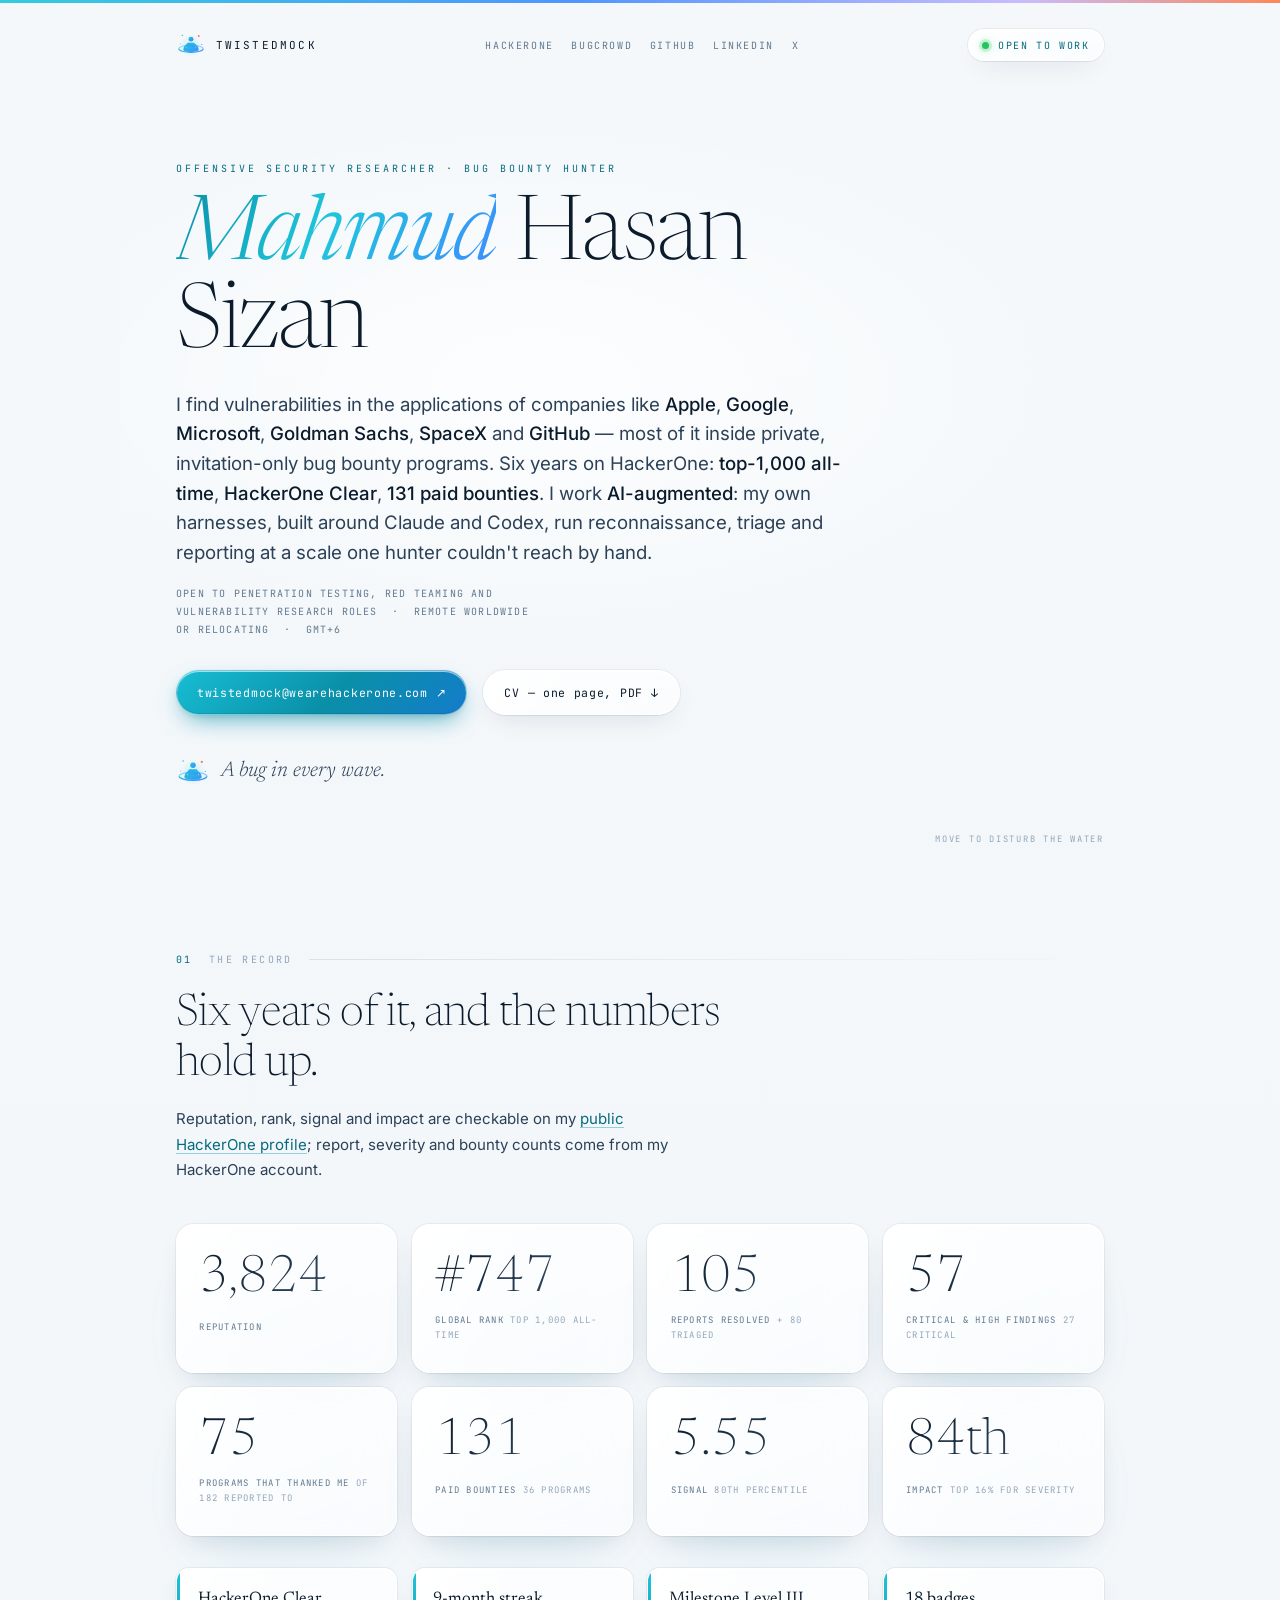
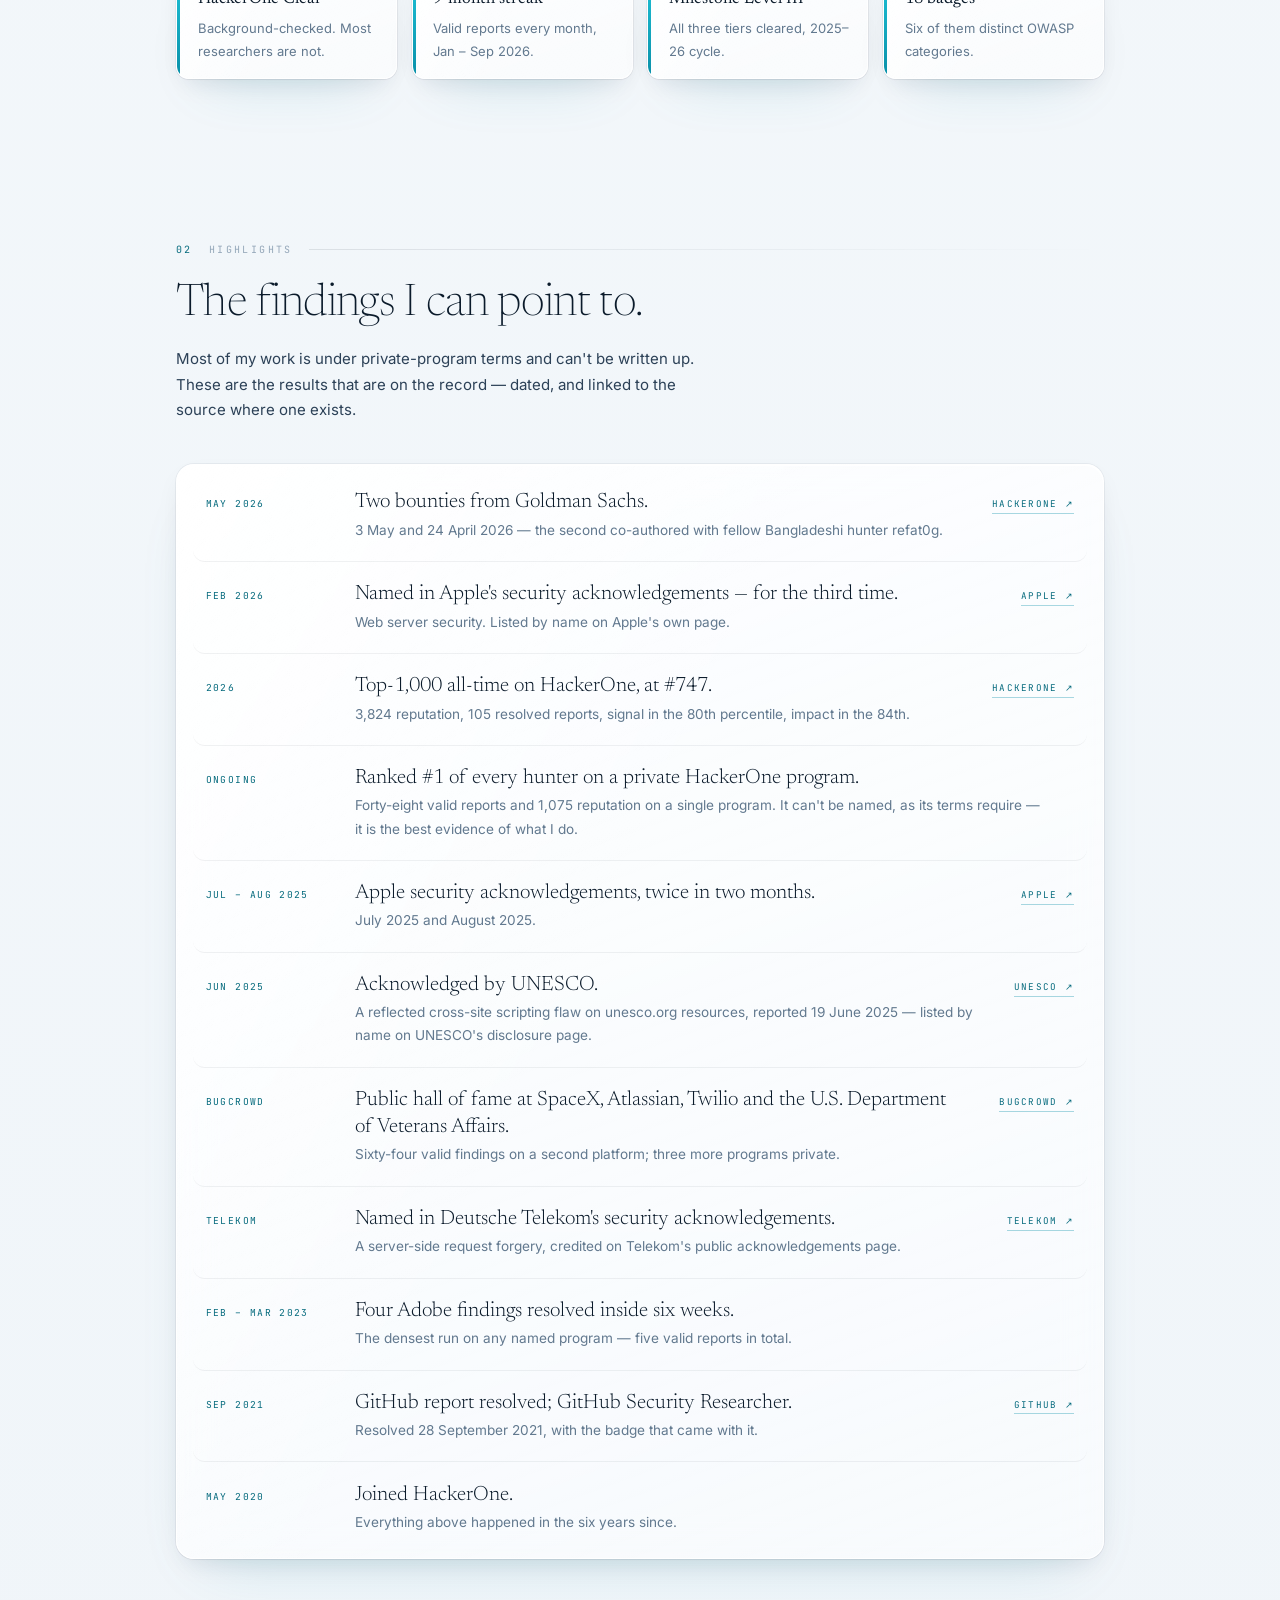
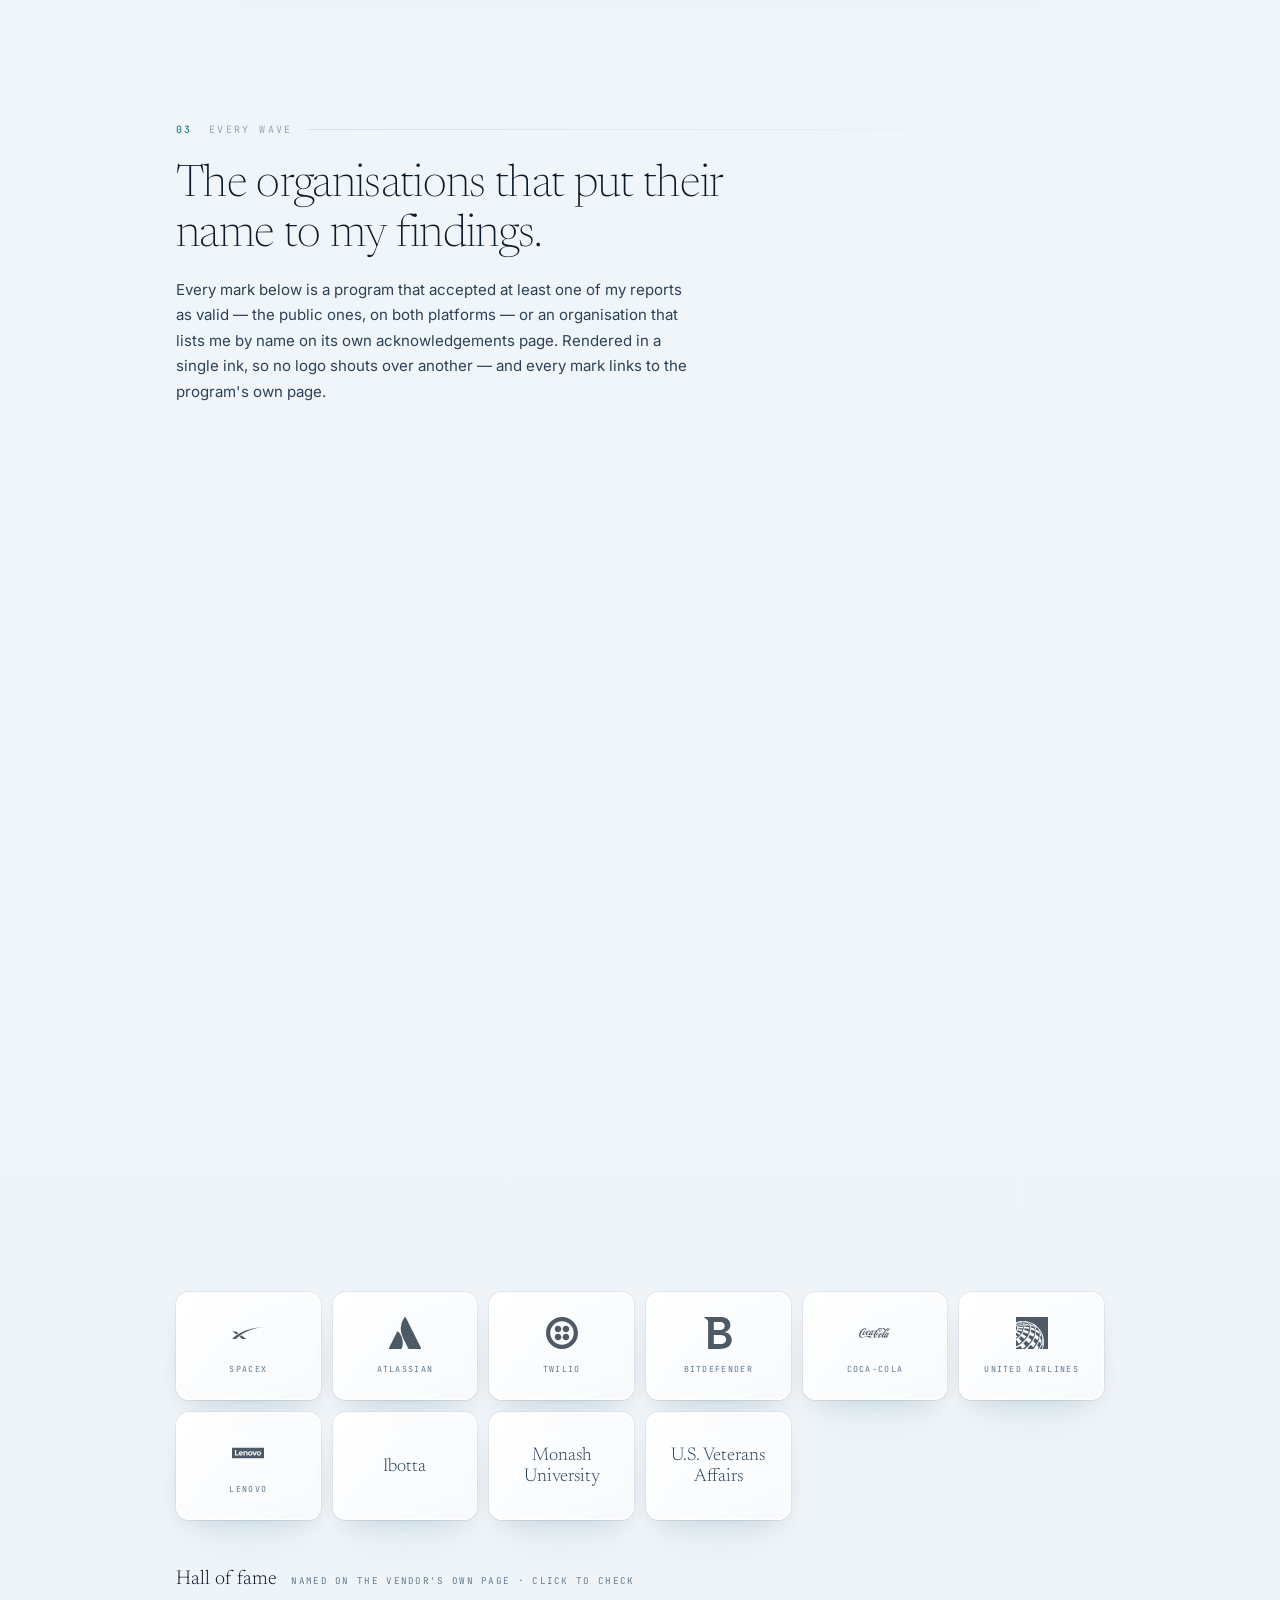
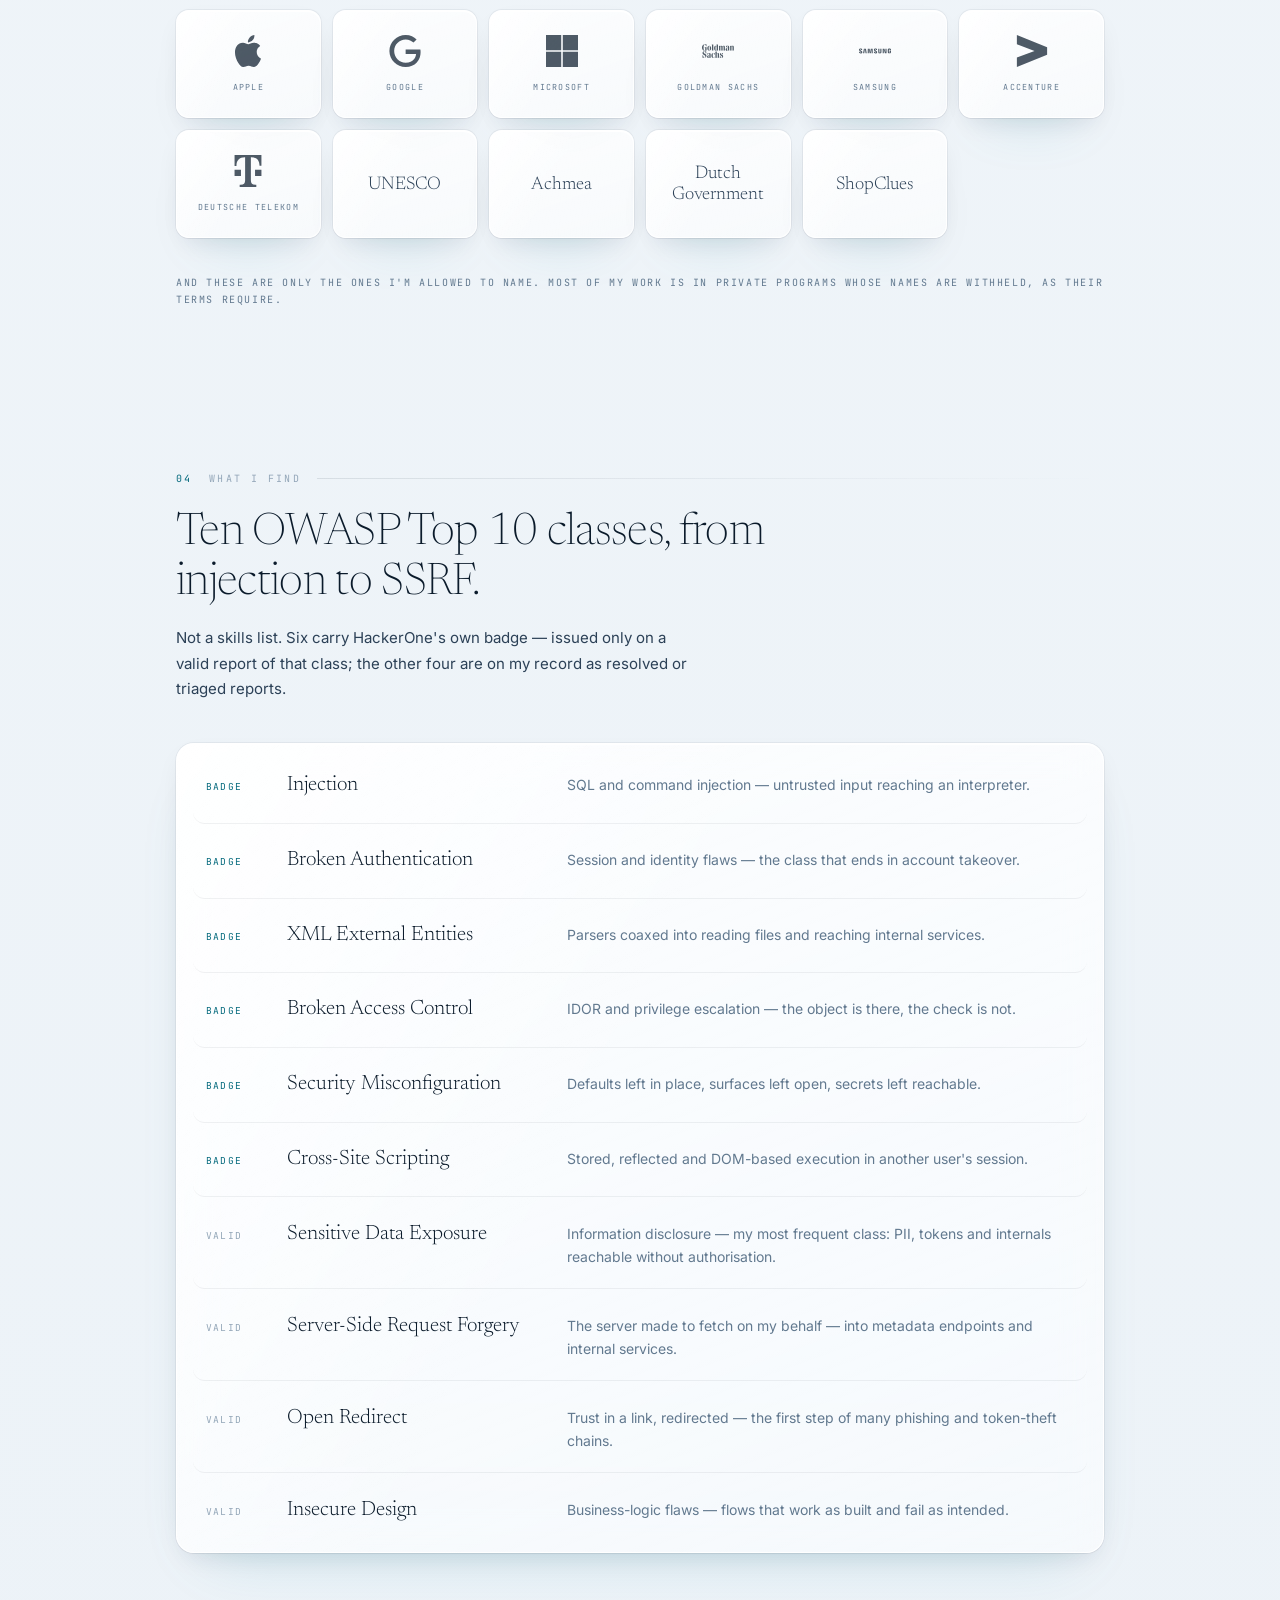
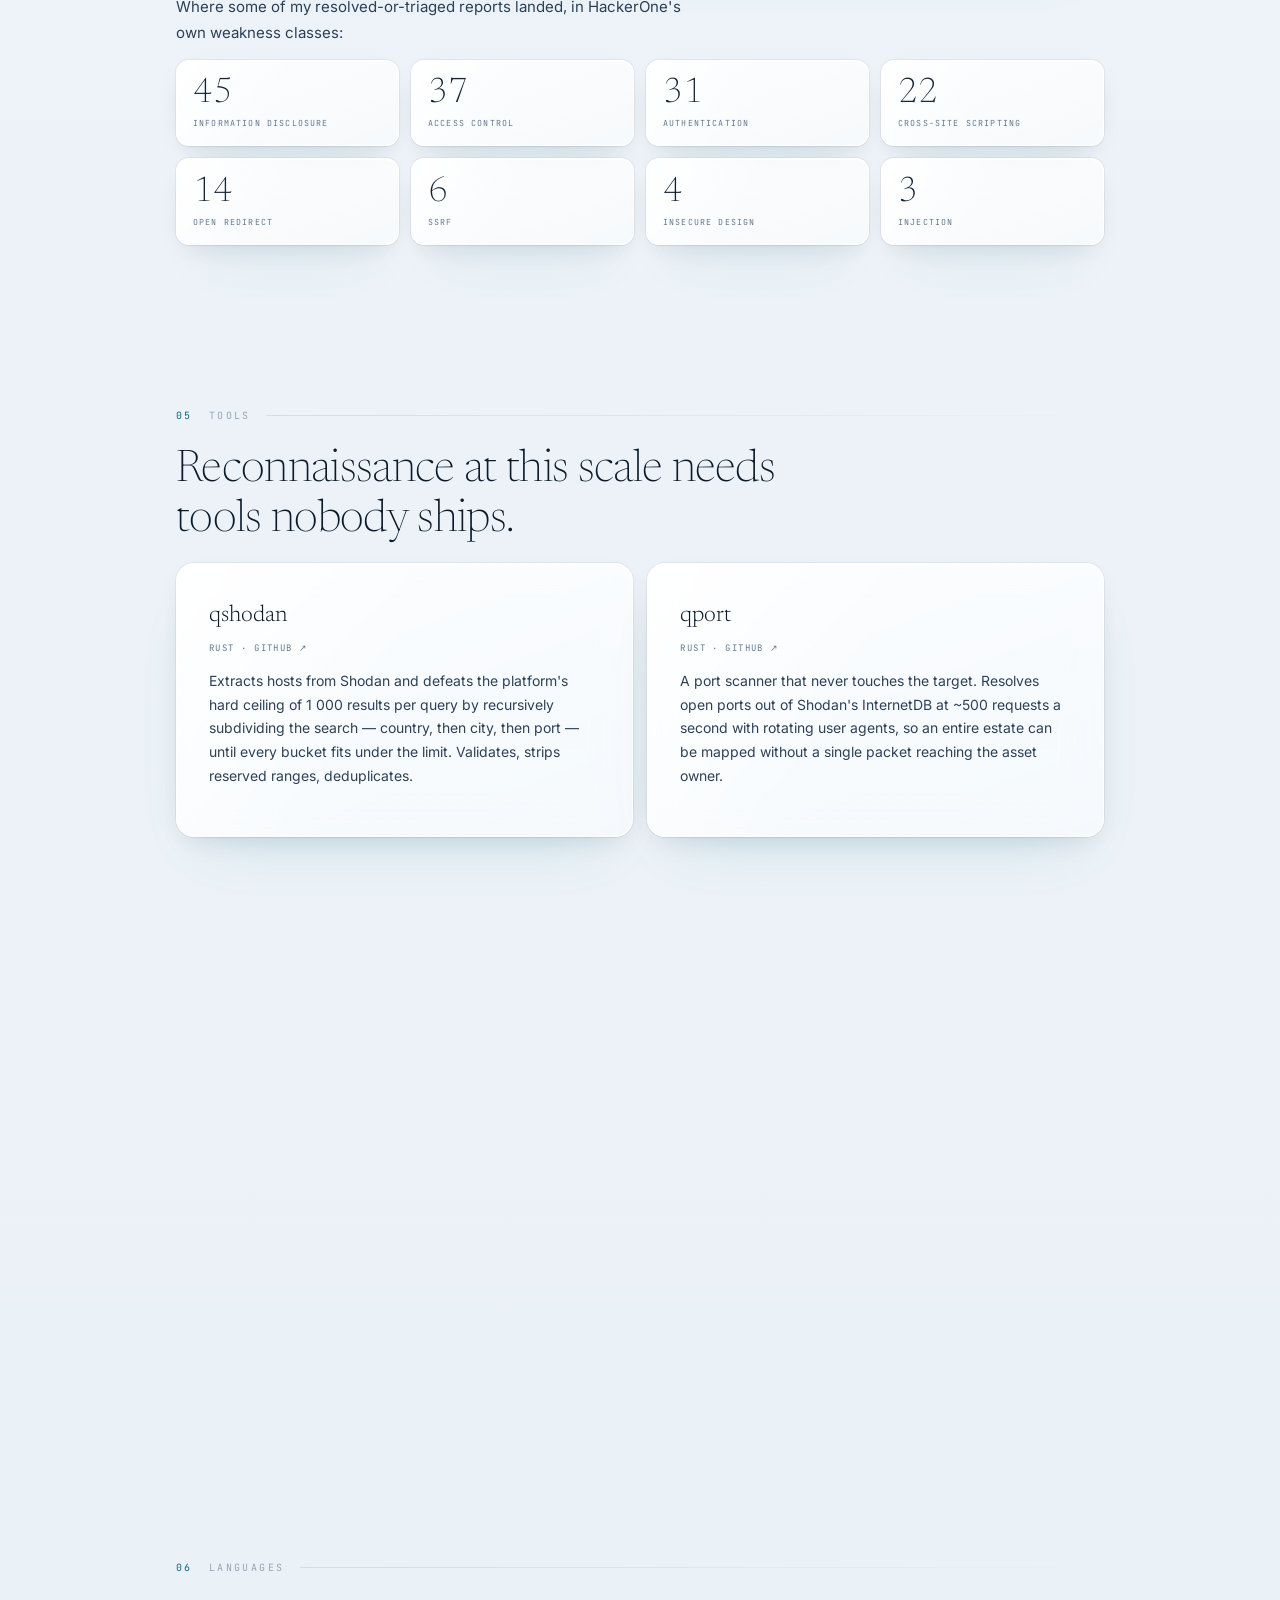
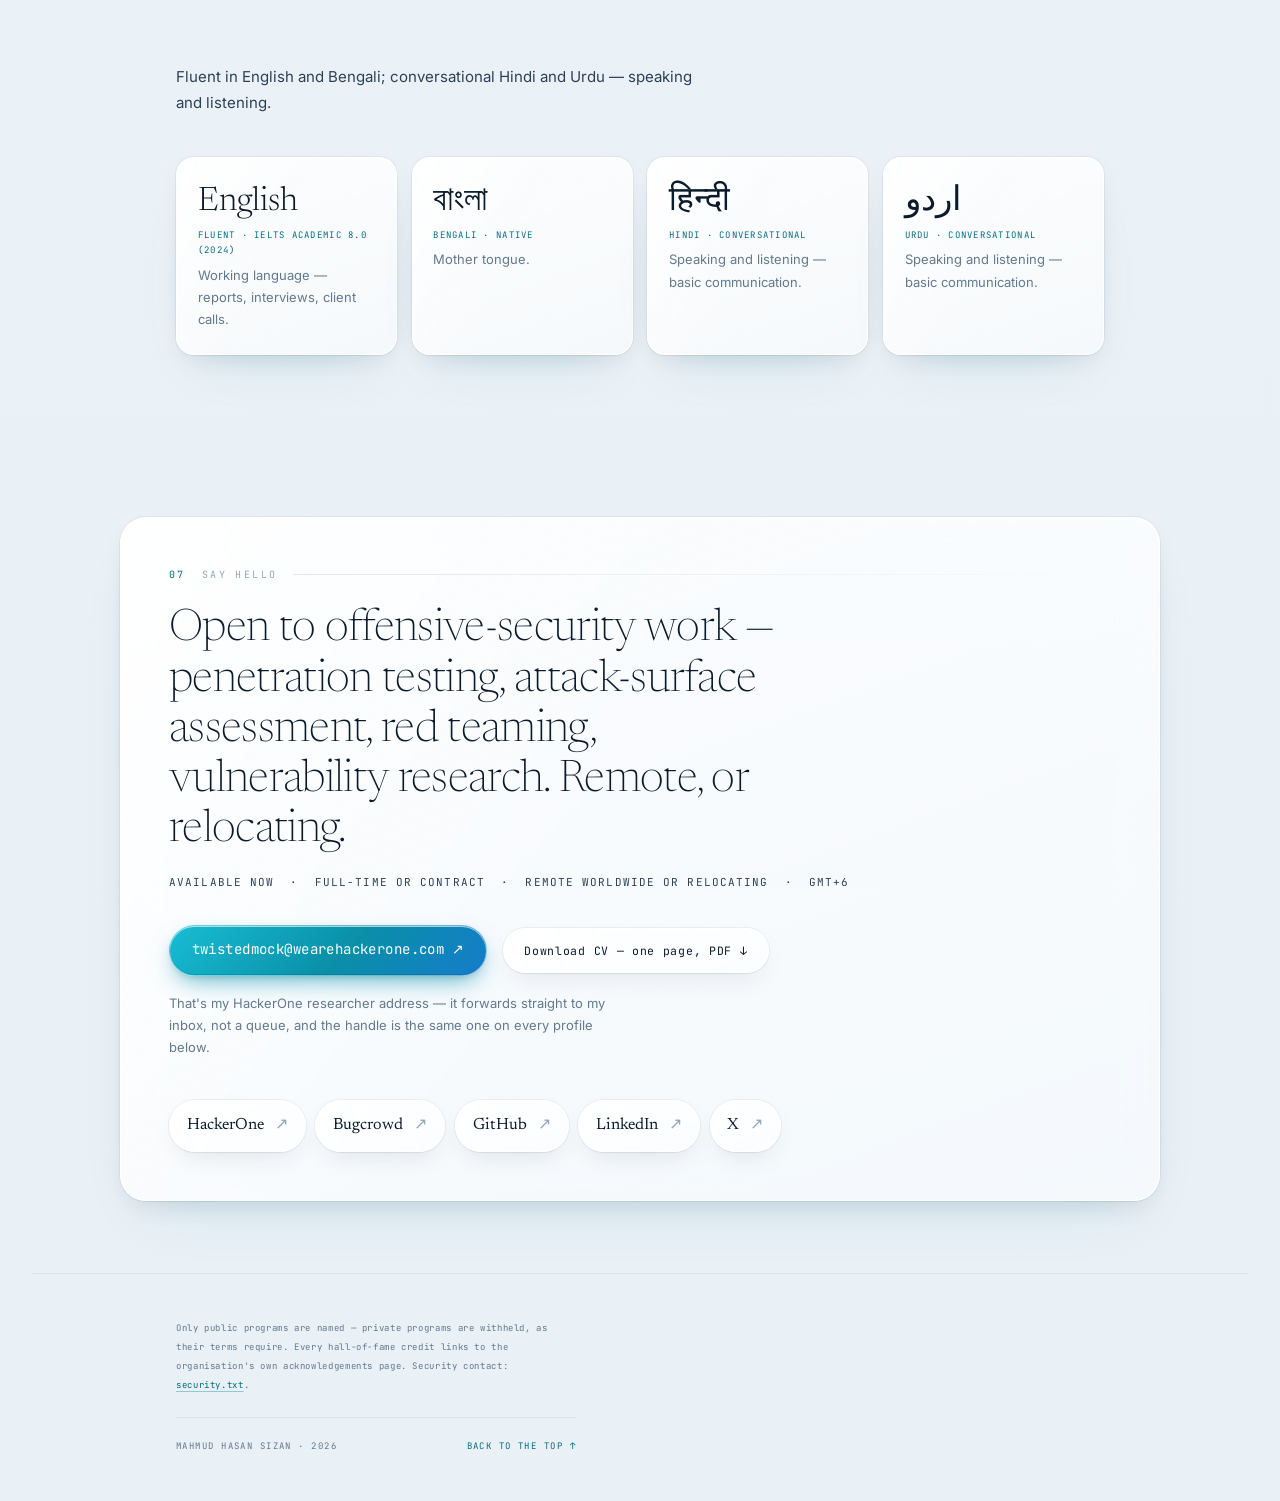
==== commit adfd9351: "What I find: ten OWASP classes (six badge-confirmed, four from valid reports); softer count lead - A" ====
--- a/index.html
+++ b/index.html
@@ -210,19 +210,23 @@
 <section class="sec" id="classes">
   <div class="wrap">
     <p class="mark mono"><span>04</span> What I find</p>
-    <h2 class="reveal">Six OWASP categories, each confirmed by HackerOne's own badge.</h2>
-    <p class="sub reveal">Not a skills list. Badges are only issued on a valid report of that class.</p>
+    <h2 class="reveal">Ten OWASP Top 10 classes, from injection to SSRF.</h2>
+    <p class="sub reveal">Not a skills list. Six carry HackerOne's own badge — issued only on a valid report of that class; the other four are on my record as resolved or triaged reports.</p>
 
     <ul class="classes">
-      <li class="reveal"><span class="mono">A01</span><b>Injection</b><em>SQL and command injection — untrusted input reaching an interpreter.</em></li>
-      <li class="reveal"><span class="mono">A02</span><b>Broken Authentication</b><em>Session and identity flaws — the class that ends in account takeover.</em></li>
-      <li class="reveal"><span class="mono">A04</span><b>XML External Entities</b><em>Parsers coaxed into reading files and reaching internal services.</em></li>
-      <li class="reveal"><span class="mono">A05</span><b>Broken Access Control</b><em>IDOR and privilege escalation — the object is there, the check is not.</em></li>
-      <li class="reveal"><span class="mono">A06</span><b>Security Misconfiguration</b><em>Defaults left in place, surfaces left open, secrets left reachable.</em></li>
-      <li class="reveal"><span class="mono">A07</span><b>Cross-Site Scripting</b><em>Stored, reflected and DOM-based execution in another user's session.</em></li>
-    </ul>
-
-    <p class="sub reveal weak__lead">Where my 185 resolved-or-triaged reports landed, in HackerOne's own weakness classes:</p>
+      <li class="reveal"><span class="mono">Badge</span><b>Injection</b><em>SQL and command injection — untrusted input reaching an interpreter.</em></li>
+      <li class="reveal"><span class="mono">Badge</span><b>Broken Authentication</b><em>Session and identity flaws — the class that ends in account takeover.</em></li>
+      <li class="reveal"><span class="mono">Badge</span><b>XML External Entities</b><em>Parsers coaxed into reading files and reaching internal services.</em></li>
+      <li class="reveal"><span class="mono">Badge</span><b>Broken Access Control</b><em>IDOR and privilege escalation — the object is there, the check is not.</em></li>
+      <li class="reveal"><span class="mono">Badge</span><b>Security Misconfiguration</b><em>Defaults left in place, surfaces left open, secrets left reachable.</em></li>
+      <li class="reveal"><span class="mono">Badge</span><b>Cross-Site Scripting</b><em>Stored, reflected and DOM-based execution in another user's session.</em></li>
+      <li class="reveal"><span class="mono classes__v">Valid</span><b>Sensitive Data Exposure</b><em>Information disclosure — my most frequent class: PII, tokens and internals reachable without authorisation.</em></li>
+      <li class="reveal"><span class="mono classes__v">Valid</span><b>Server-Side Request Forgery</b><em>The server made to fetch on my behalf — into metadata endpoints and internal services.</em></li>
+      <li class="reveal"><span class="mono classes__v">Valid</span><b>Open Redirect</b><em>Trust in a link, redirected — the first step of many phishing and token-theft chains.</em></li>
+      <li class="reveal"><span class="mono classes__v">Valid</span><b>Insecure Design</b><em>Business-logic flaws — flows that work as built and fail as intended.</em></li>
+    </ul>
+
+    <p class="sub reveal weak__lead">Where some of my resolved-or-triaged reports landed, in HackerOne's own weakness classes:</p>
     <ul class="weak">
       <li class="reveal"><b>45</b><span>Information disclosure</span></li>
       <li class="reveal"><b>37</b><span>Access control</span></li>
@@ -230,6 +234,8 @@
       <li class="reveal"><b>22</b><span>Cross-site scripting</span></li>
       <li class="reveal"><b>14</b><span>Open redirect</span></li>
       <li class="reveal"><b>6</b><span>SSRF</span></li>
+      <li class="reveal"><b>4</b><span>Insecure design</span></li>
+      <li class="reveal"><b>3</b><span>Injection</span></li>
     </ul>
   </div>
 </section>
--- a/assets/css/style.css
+++ b/assets/css/style.css
@@ -348,15 +348,16 @@
 }
 .classes li:last-child{ border-bottom:0; }
 .classes li:hover{ padding-left:1.3rem; background:rgba(10,143,168,.06); }
-.classes li span{ color:var(--aqua-d); font-size:.625rem; }
+.classes li span{ color:var(--aqua-d); font-size:.6rem; }
+.classes li span.classes__v{ color:var(--mute-2); }
 .classes li b{ font-family:var(--serif); font-weight:300; font-size:clamp(1.05rem,2vw,1.3rem); color:var(--ink); }
 .classes li em{ font-style:normal; color:var(--mute); font-size:.875rem; }
 @media (max-width:740px){ .classes li{ grid-template-columns:52px 1fr } .classes li em{ grid-column:2 } }
 
 /* the classes above are badge-confirmed; these are the counts behind them */
 .weak__lead{ margin-top:clamp(1.8rem,3.6vw,2.6rem); margin-bottom:.9rem; }
-.weak{ list-style:none; margin:0; padding:0; display:grid; grid-template-columns:repeat(6,1fr); gap:clamp(.5rem,1.1vw,.75rem); }
-@media (max-width:860px){ .weak{ grid-template-columns:repeat(3,1fr) } }
+.weak{ list-style:none; margin:0; padding:0; display:grid; grid-template-columns:repeat(4,1fr); gap:clamp(.5rem,1.1vw,.75rem); }
+@media (max-width:860px){ .weak{ grid-template-columns:repeat(2,1fr) } }
 @media (max-width:480px){ .weak{ grid-template-columns:repeat(2,1fr) } }
 .weak li{ display:grid; gap:.3rem; padding:.95rem 1rem; border-radius:var(--r-sm); transition:transform .5s var(--ease), box-shadow .5s var(--ease); }
 .weak li:hover{ transform:translateY(-3px); box-shadow:var(--shadow-lg); }
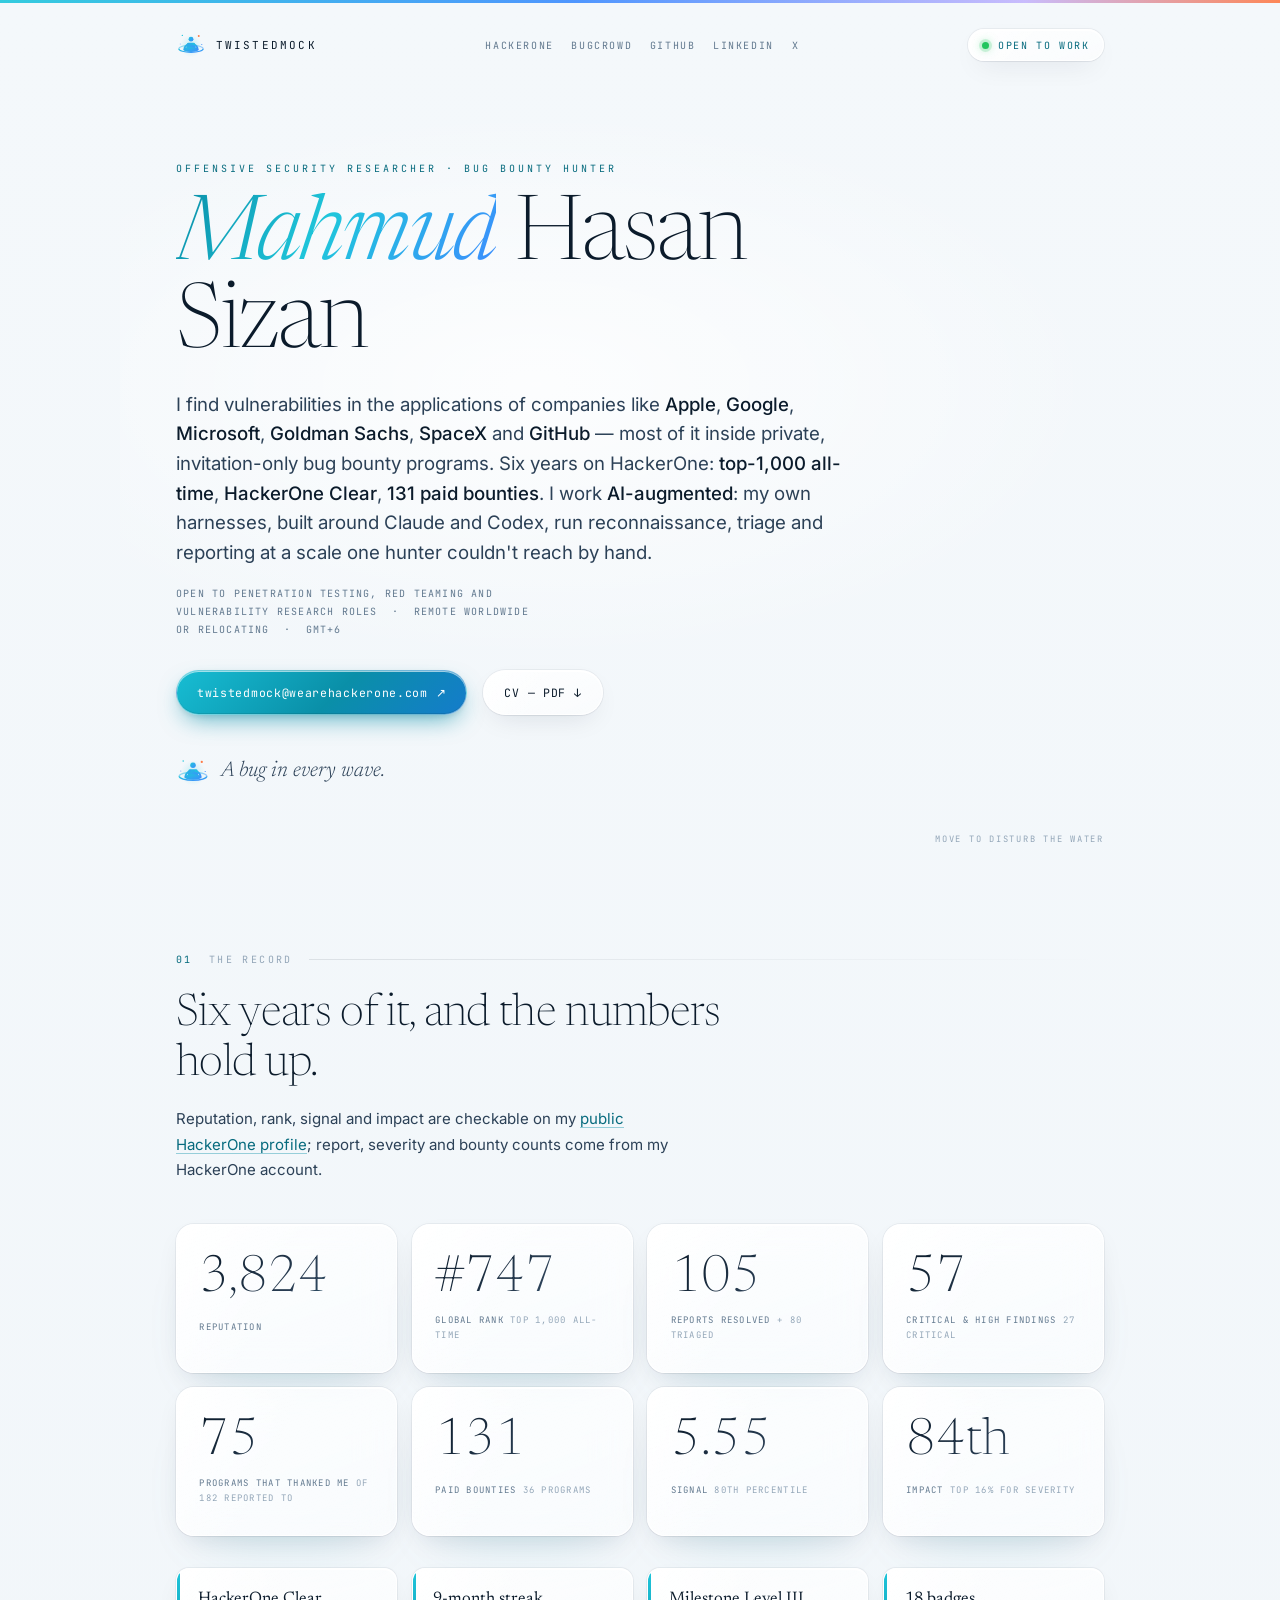
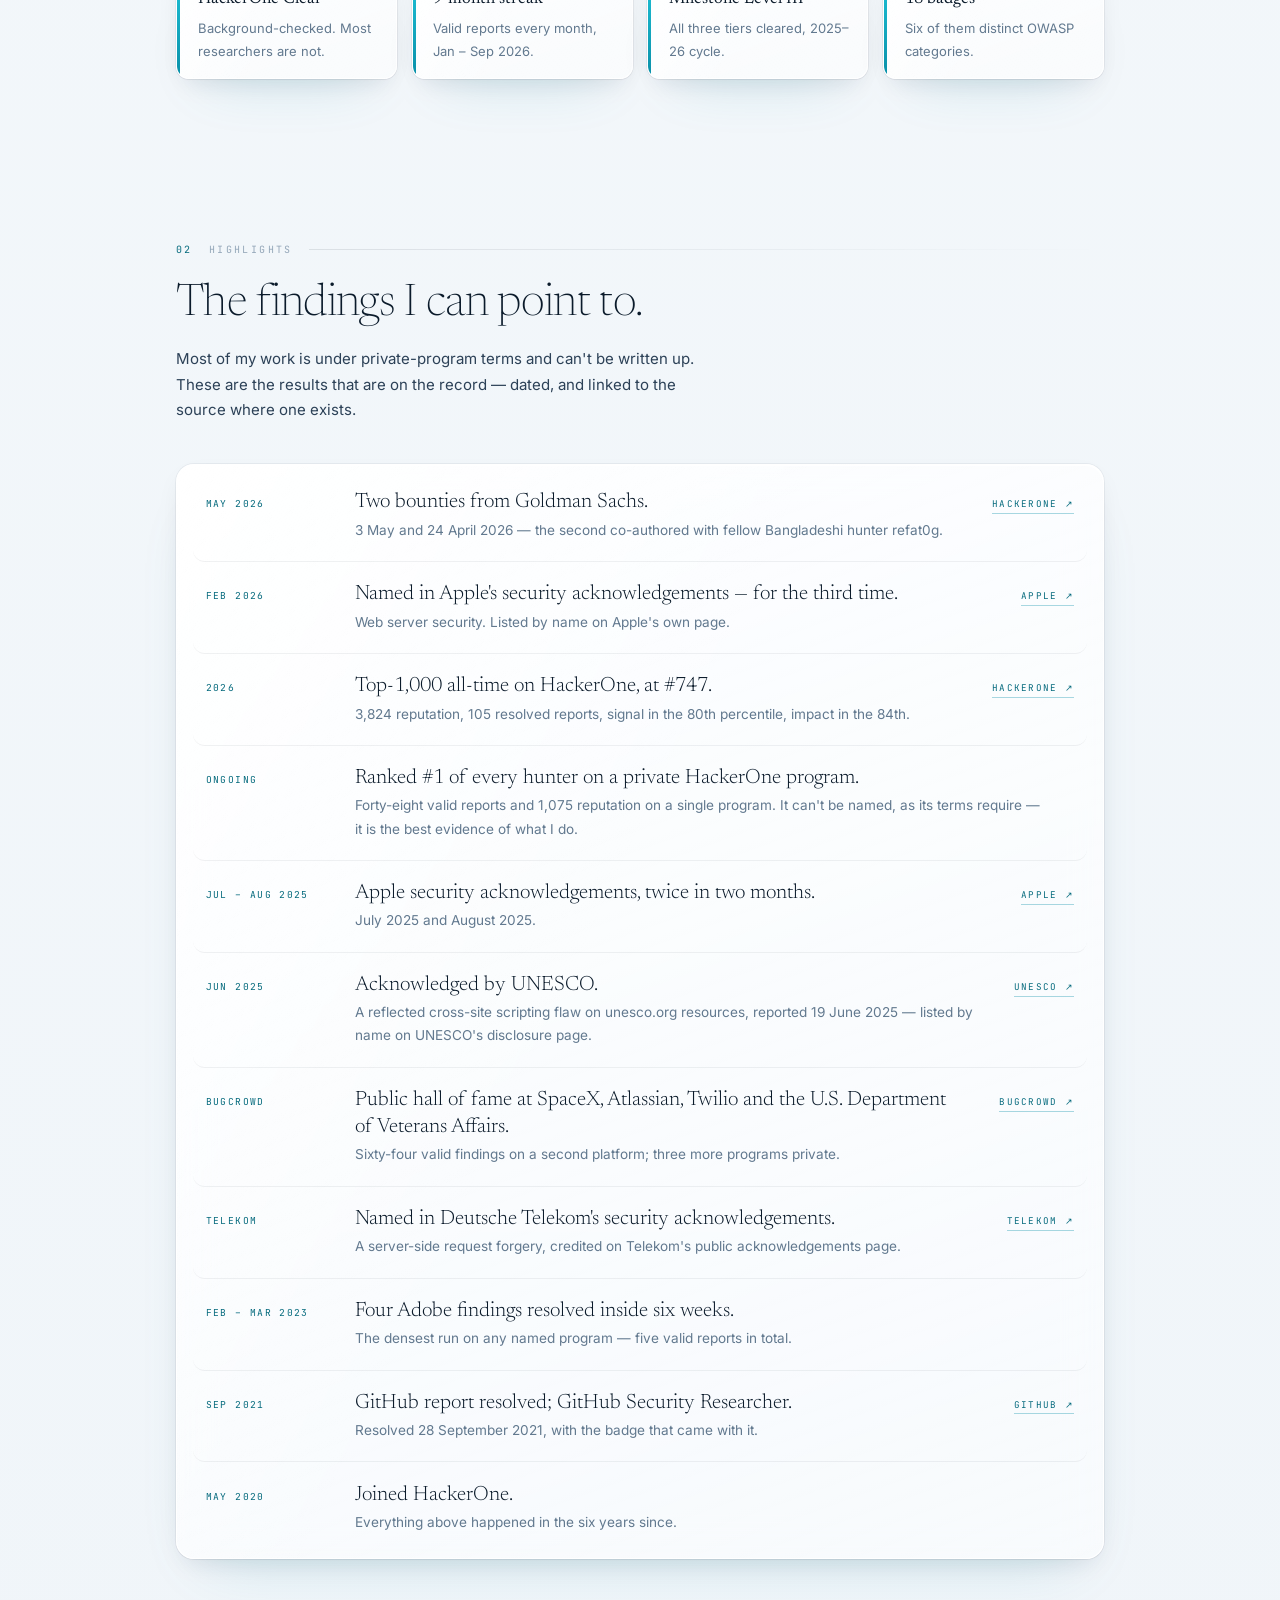
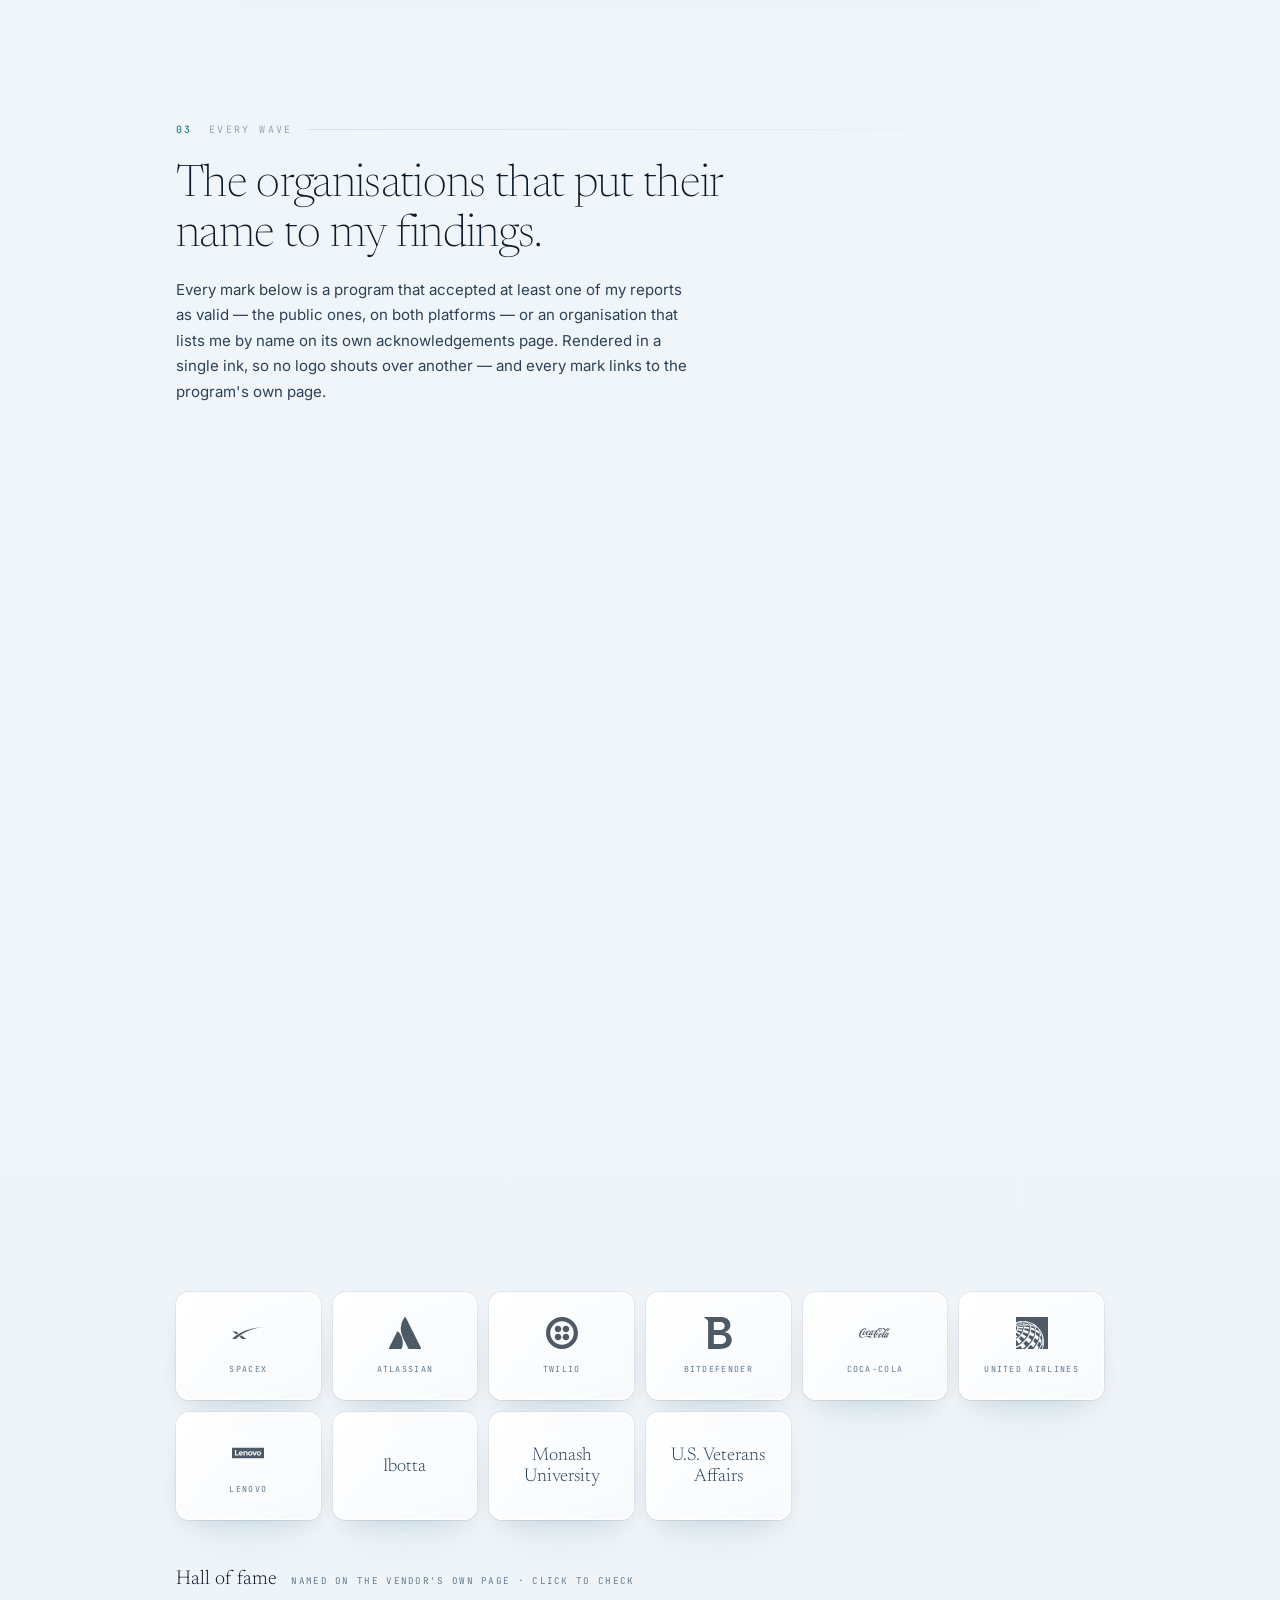
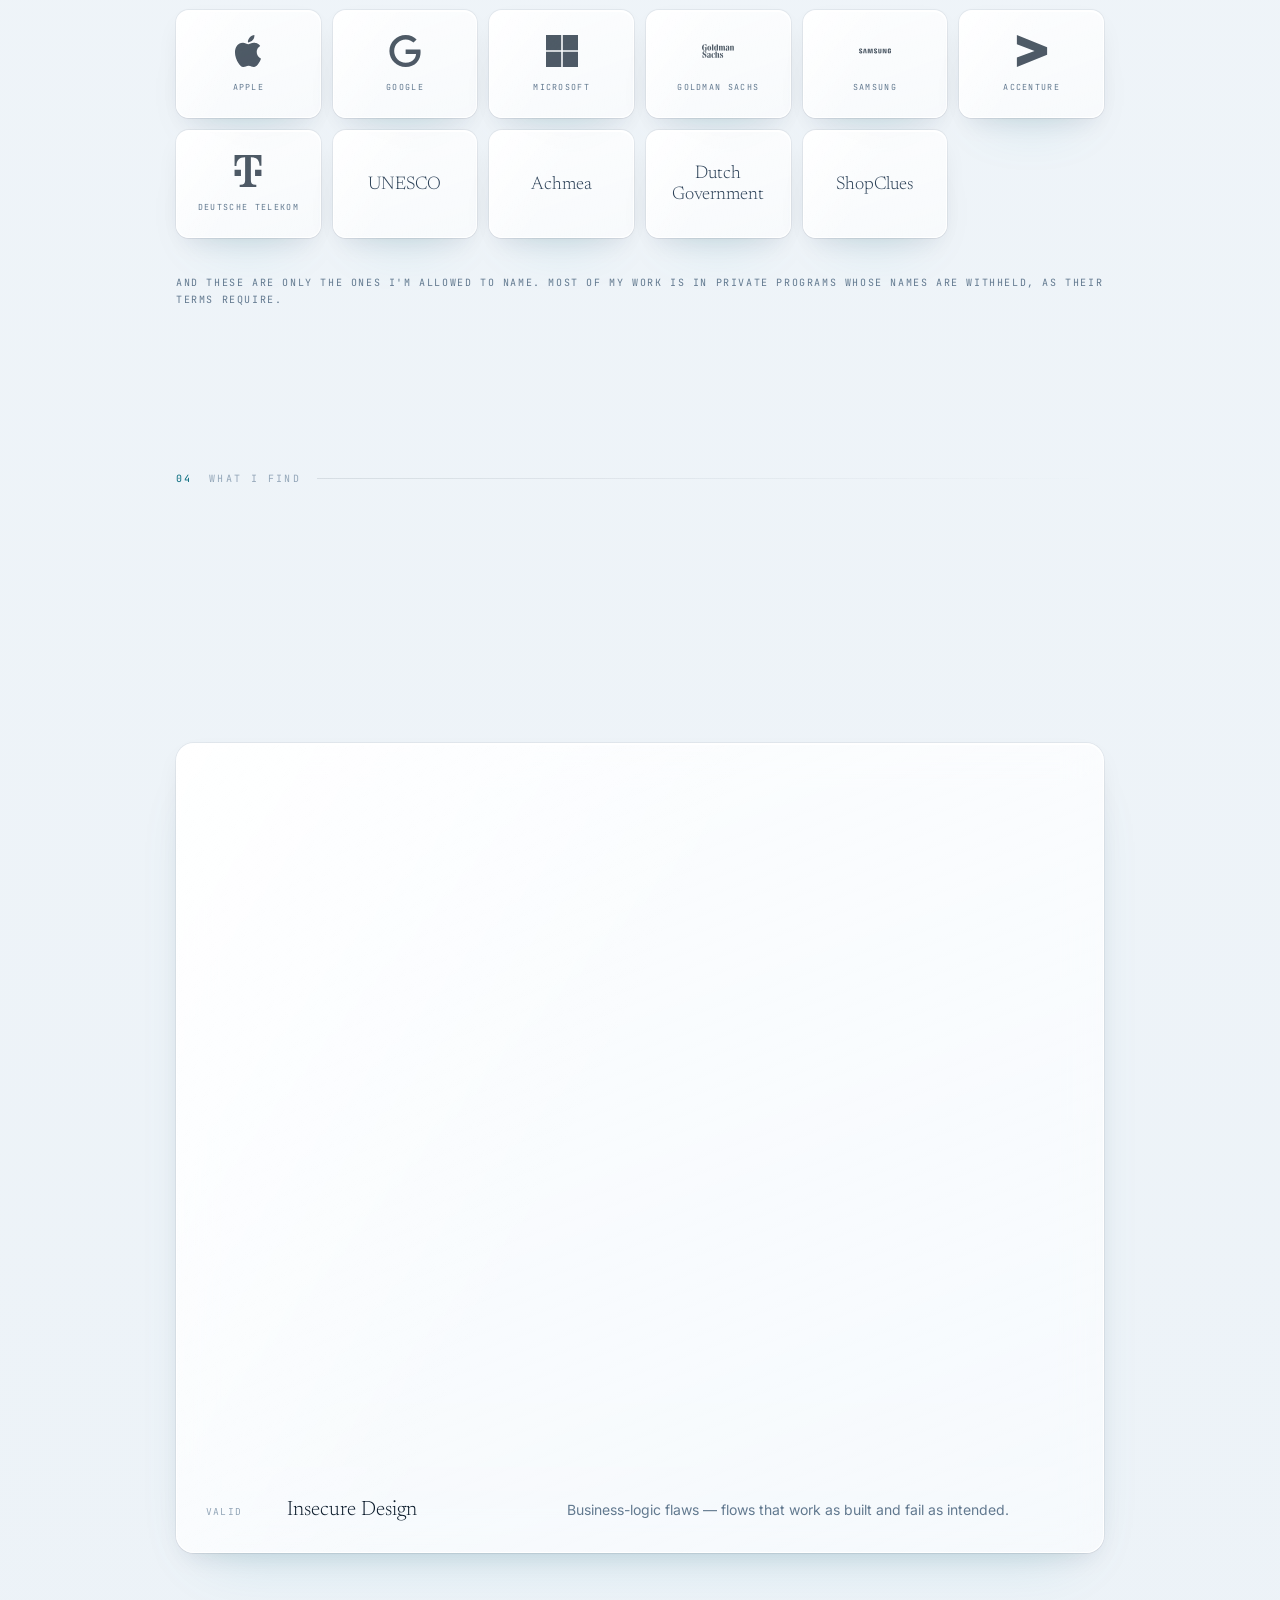
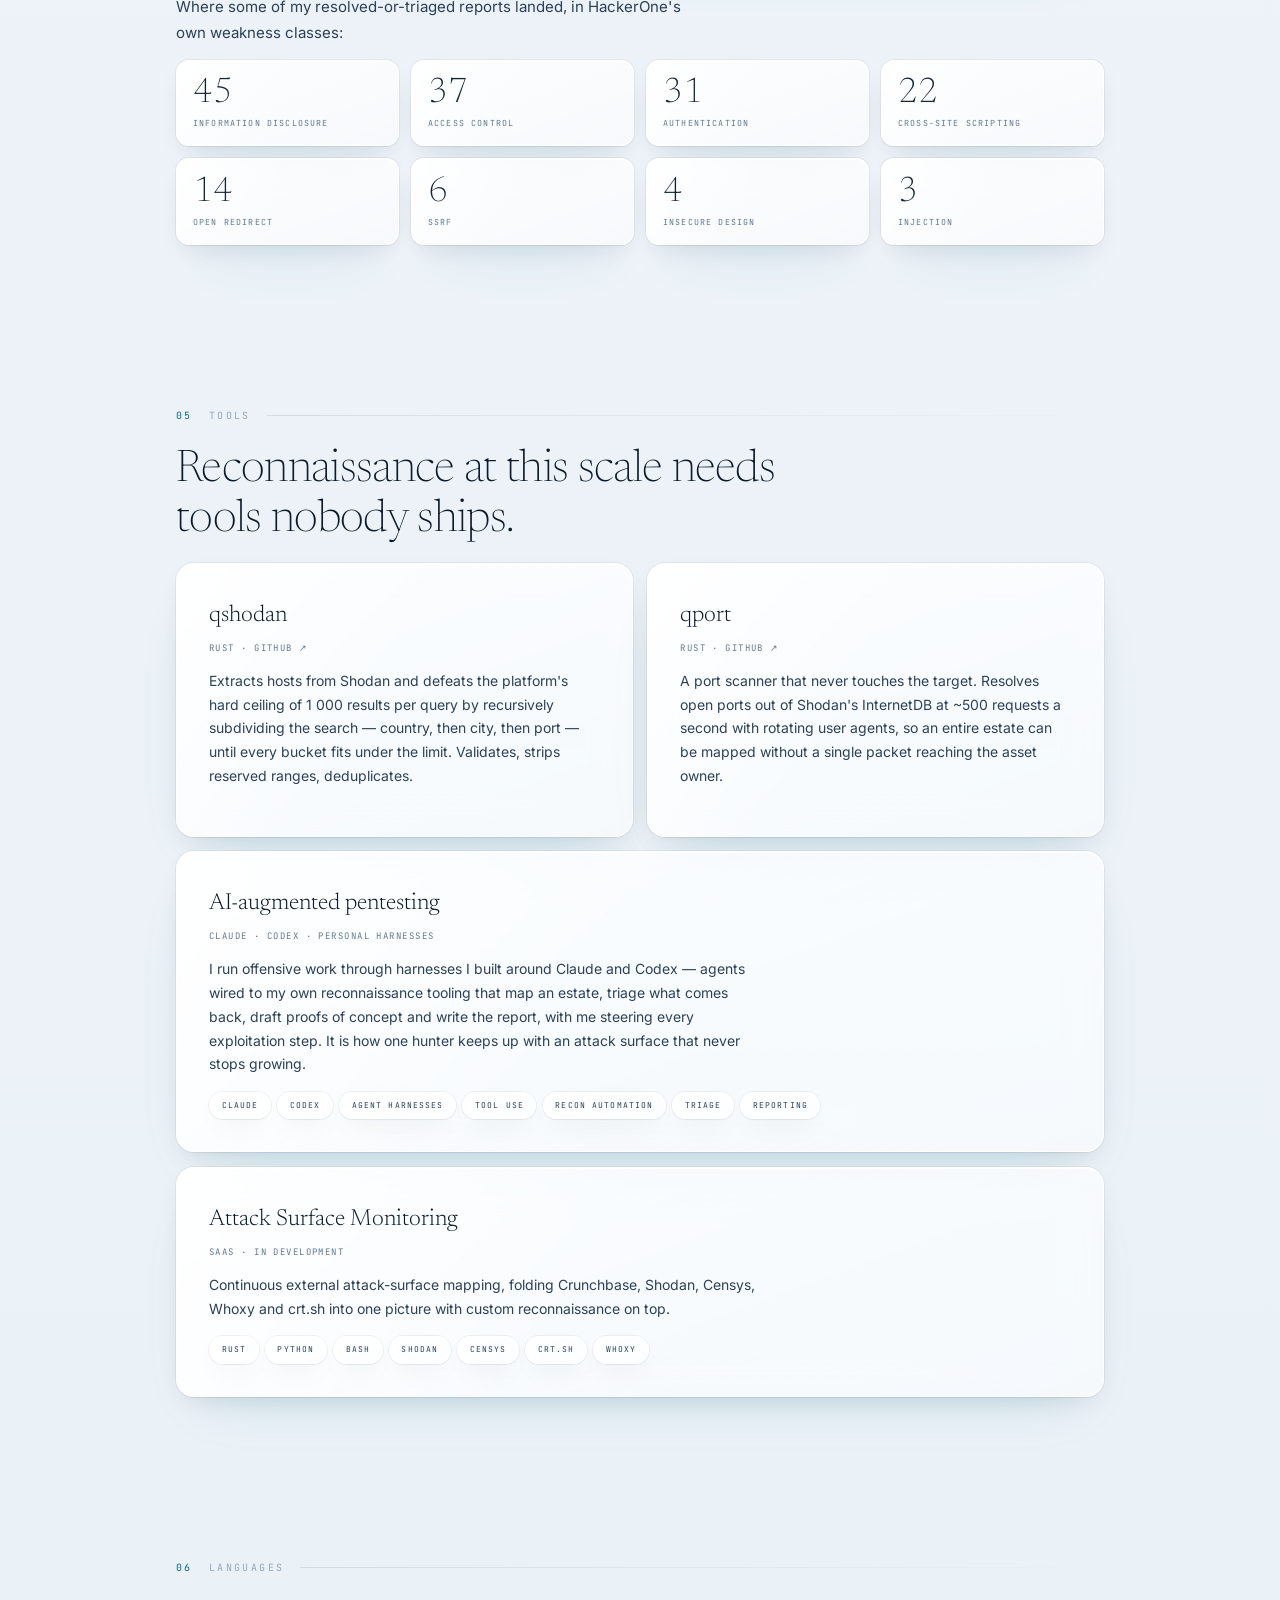
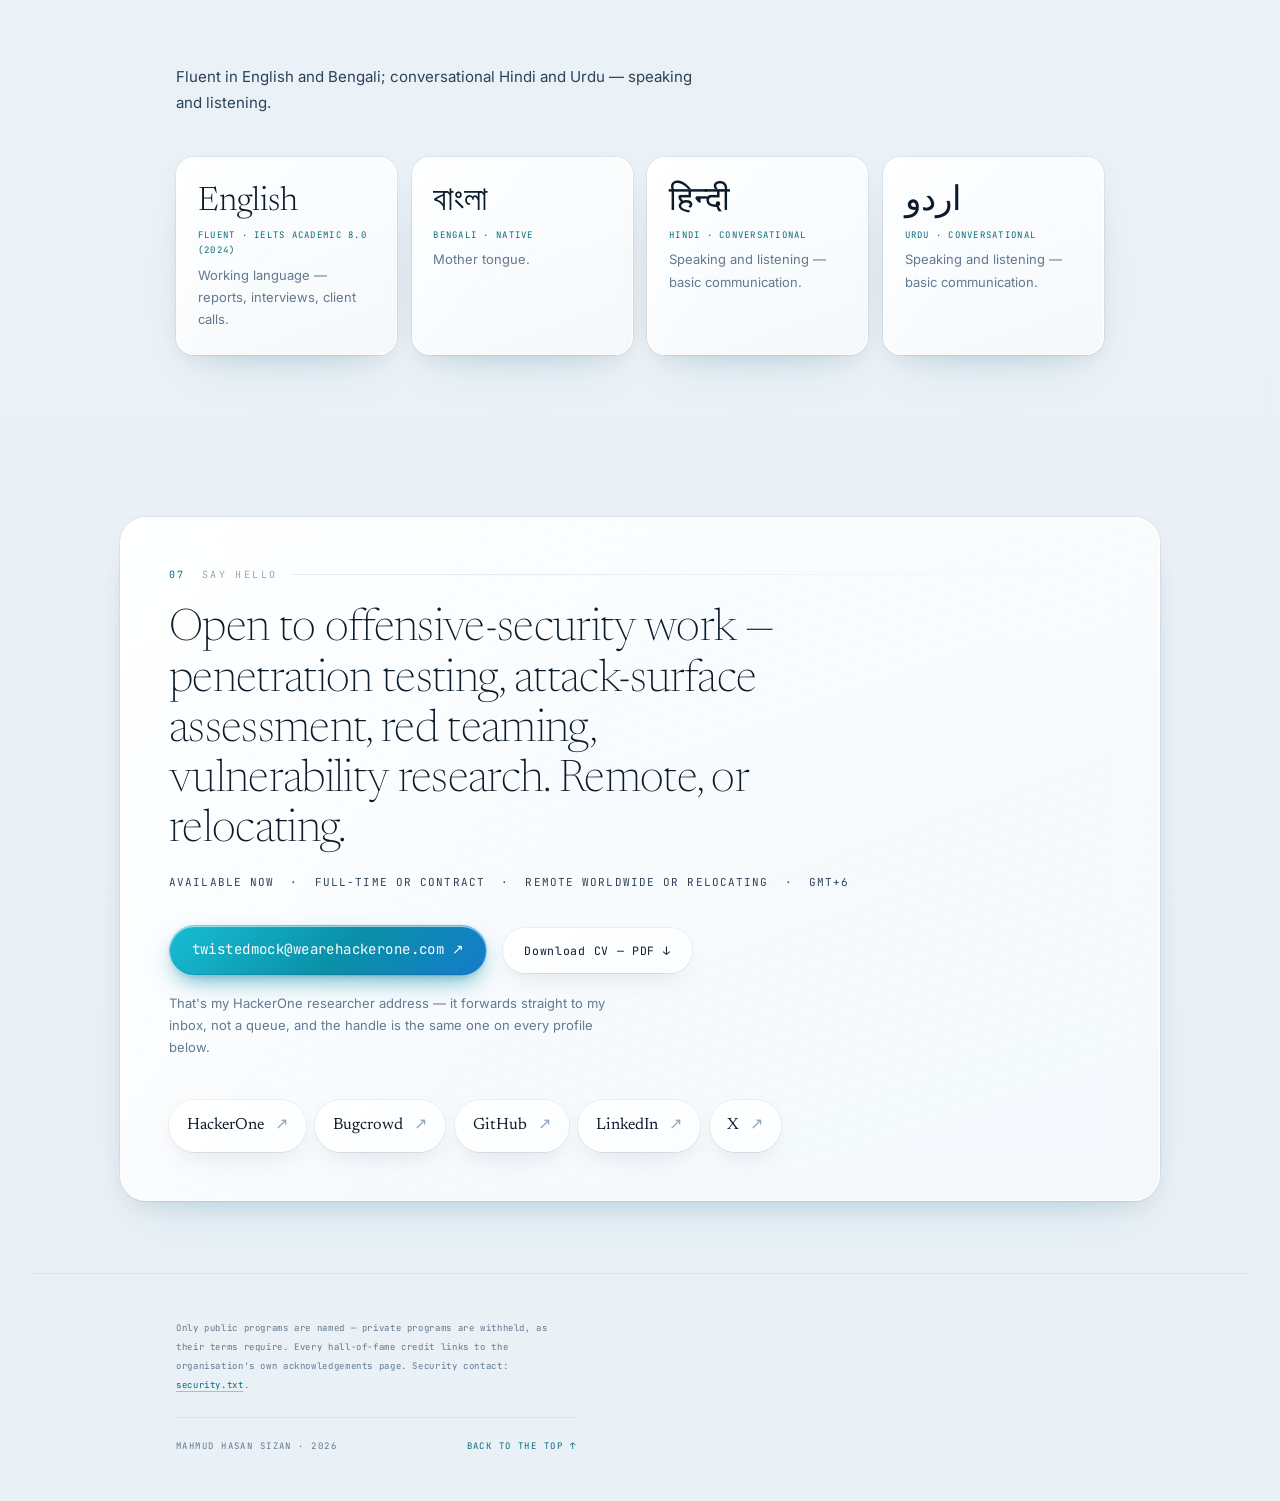
==== commit 3a0d7601: "CV buttons: drop 'one page' now that the CV is two pages Co-Authored-By: Claude Fable 5.1 <noreply@a" ====
--- a/index.html
+++ b/index.html
@@ -55,7 +55,7 @@
   <p class="intro__fit mono">Open to penetration testing, red teaming and vulnerability research roles &nbsp;·&nbsp; remote worldwide or relocating &nbsp;·&nbsp; GMT+6</p>
   <div class="intro__act">
     <a class="btn btn--primary" href="mailto:twistedmock@wearehackerone.com">twistedmock@wearehackerone.com <i>↗</i></a>
-    <a class="btn btn--glass" href="cv.pdf" download>CV — one page, PDF <i>↓</i></a>
+    <a class="btn btn--glass" href="cv.pdf" download>CV — PDF <i>↓</i></a>
   </div>
   <p class="intro__tag">
     <svg class="mark-svg" viewBox="0 0 64 64" aria-hidden="true"><defs><linearGradient id="lg-tag" x1="0" y1="0" x2="1" y2="1"><stop offset="0" stop-color="#1FC6DB"/><stop offset="1" stop-color="#3D8BFF"/></linearGradient><radialGradient id="gl-tag" cx="50%" cy="50%" r="50%"><stop offset="0" stop-color="#1FC6DB" stop-opacity=".22"/><stop offset="1" stop-color="#1FC6DB" stop-opacity="0"/></radialGradient></defs><circle cx="32" cy="34" r="24" fill="url(#gl-tag)"/><path d="M6 40 A26 7.6 0 0 1 58 40" fill="none" stroke="url(#lg-tag)" stroke-width="2.6" opacity=".5"/><g fill="url(#lg-tag)"><circle cx="32" cy="19.5" r="5.2"/><path d="M26.5 27 L37.5 27 Q40.2 27 40.7 29.6 L42.4 40.5 L21.6 40.5 L23.3 29.6 Q23.8 27 26.5 27 Z"/><ellipse cx="32" cy="41.6" rx="16.5" ry="5.2"/></g><g fill="none" stroke="url(#lg-tag)" stroke-width="3.8" stroke-linecap="round"><path d="M27 29.6 C21 33 17.6 37 18.2 40.8"/><path d="M37 29.6 C43 33 46.4 37 45.8 40.8"/></g><path d="M6 40 A26 7.6 0 0 0 58 40" fill="none" stroke="url(#lg-tag)" stroke-width="2.6"/><circle cx="48.5" cy="13" r="2.1" fill="#FF7A45"/><circle cx="13.5" cy="11.5" r="1.4" fill="#1FC6DB"/><circle cx="55" cy="31" r="1.1" fill="#3D8BFF"/><circle cx="9" cy="30" r="1" fill="#3D8BFF" opacity=".8"/></svg>
@@ -302,7 +302,7 @@
 
     <div class="contact__act reveal">
       <a class="btn btn--primary" href="mailto:twistedmock@wearehackerone.com">twistedmock@wearehackerone.com <i>↗</i></a>
-      <a class="btn btn--glass" href="cv.pdf" download>Download CV — one page, PDF <i>↓</i></a>
+      <a class="btn btn--glass" href="cv.pdf" download>Download CV — PDF <i>↓</i></a>
     </div>
     <p class="contact__why reveal">
       That's my HackerOne researcher address — it forwards straight to my inbox, not a queue, and
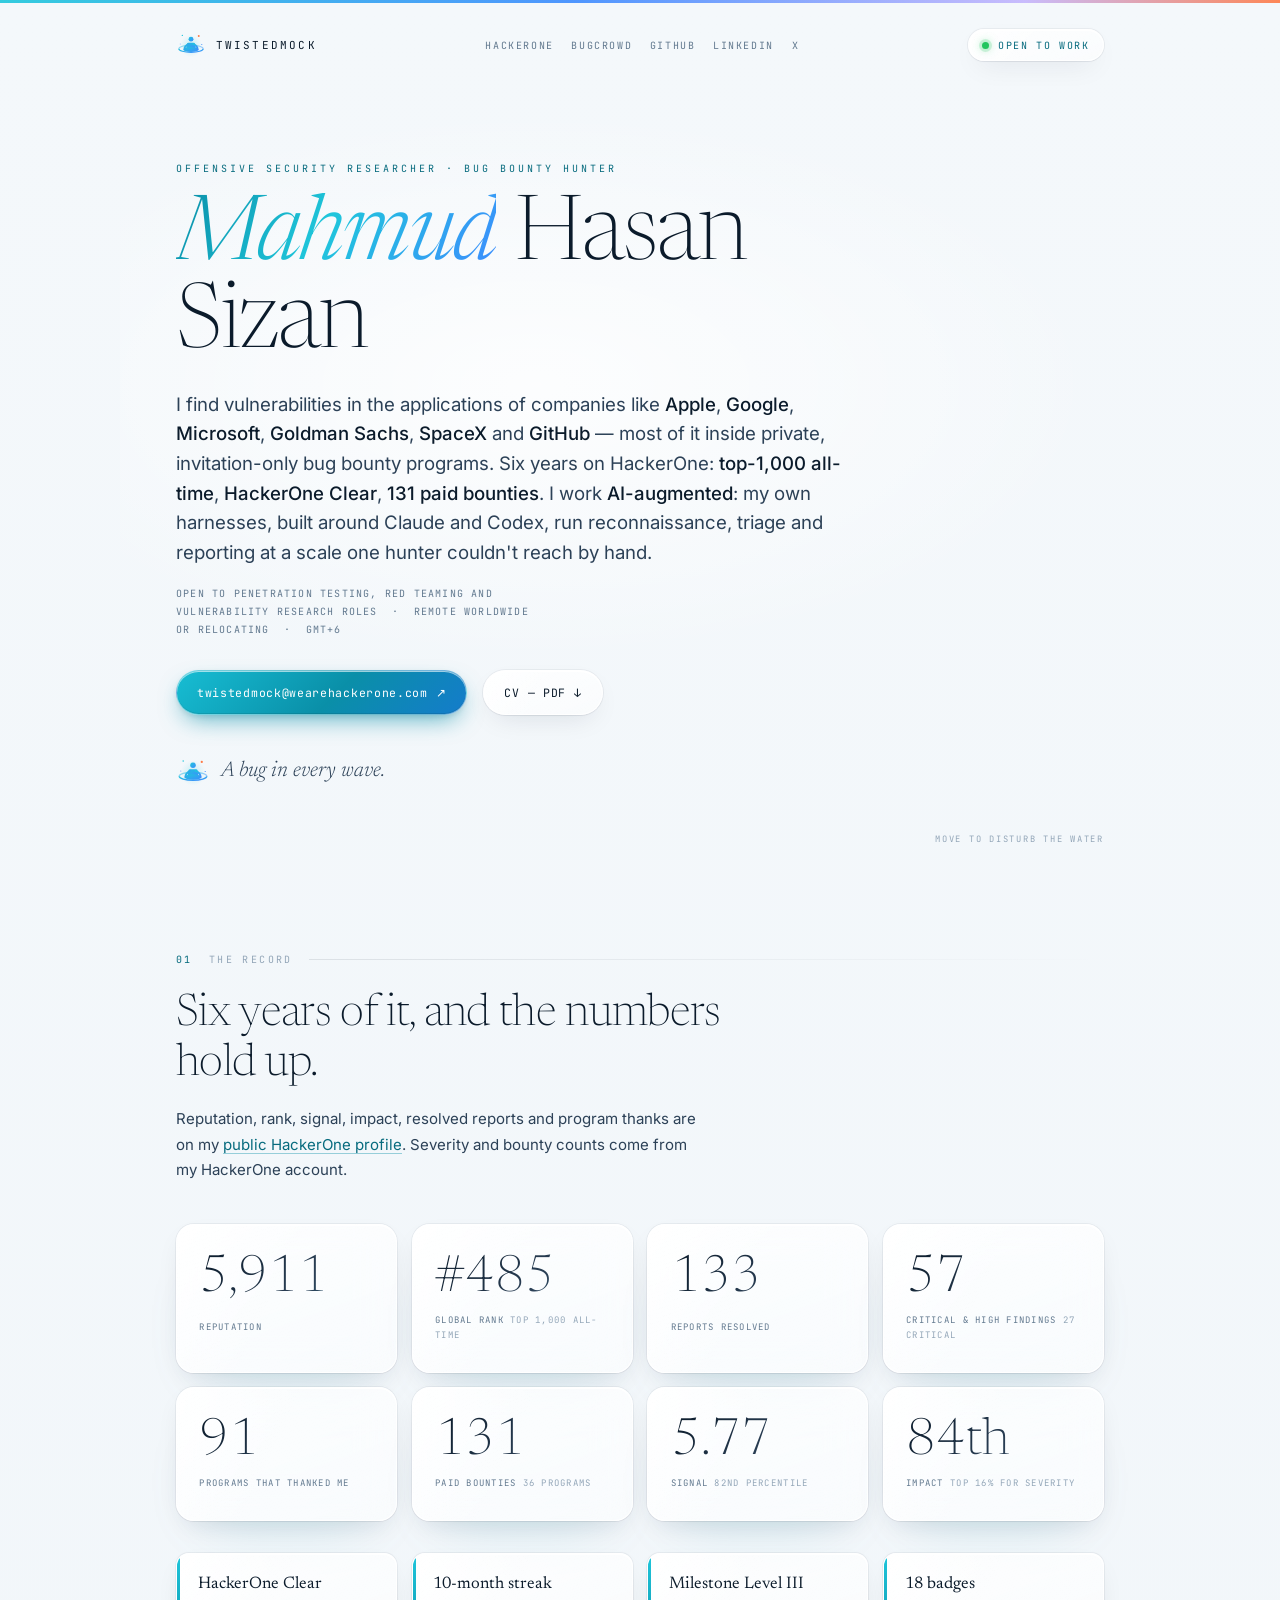
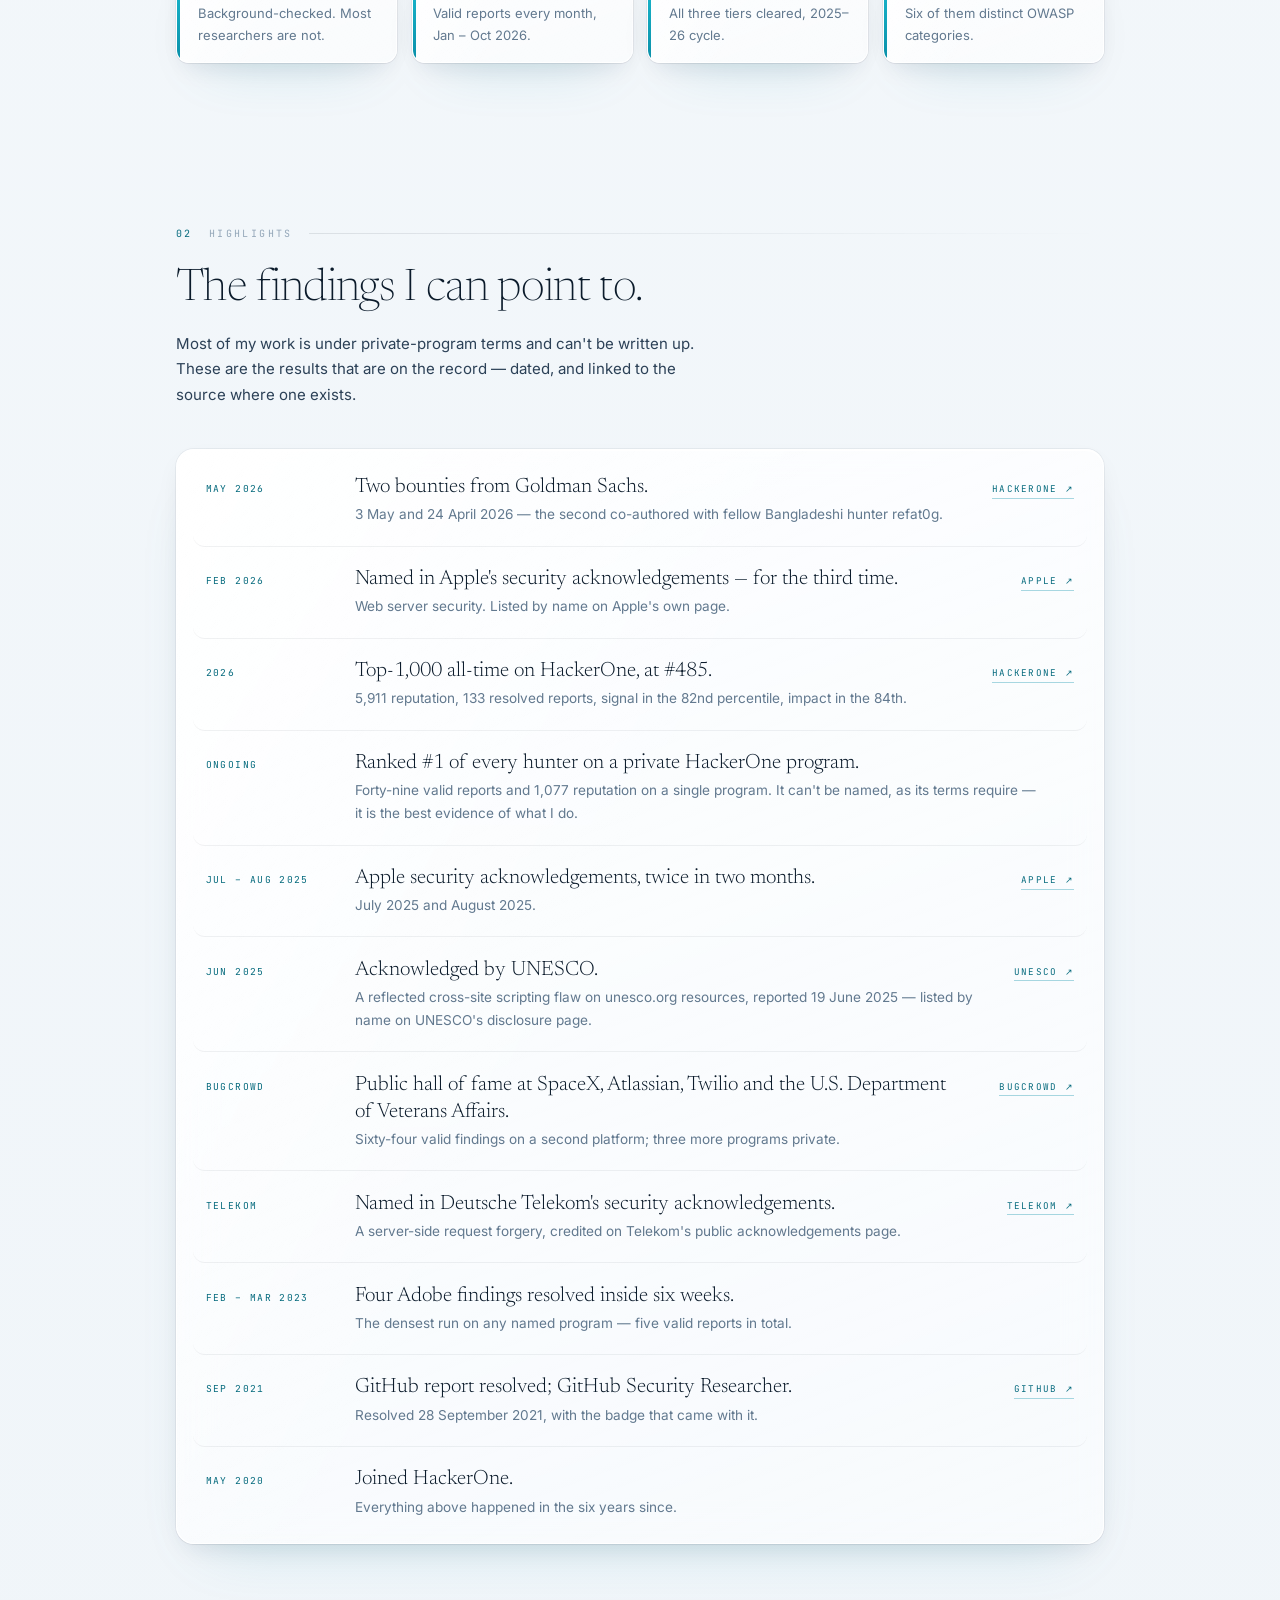
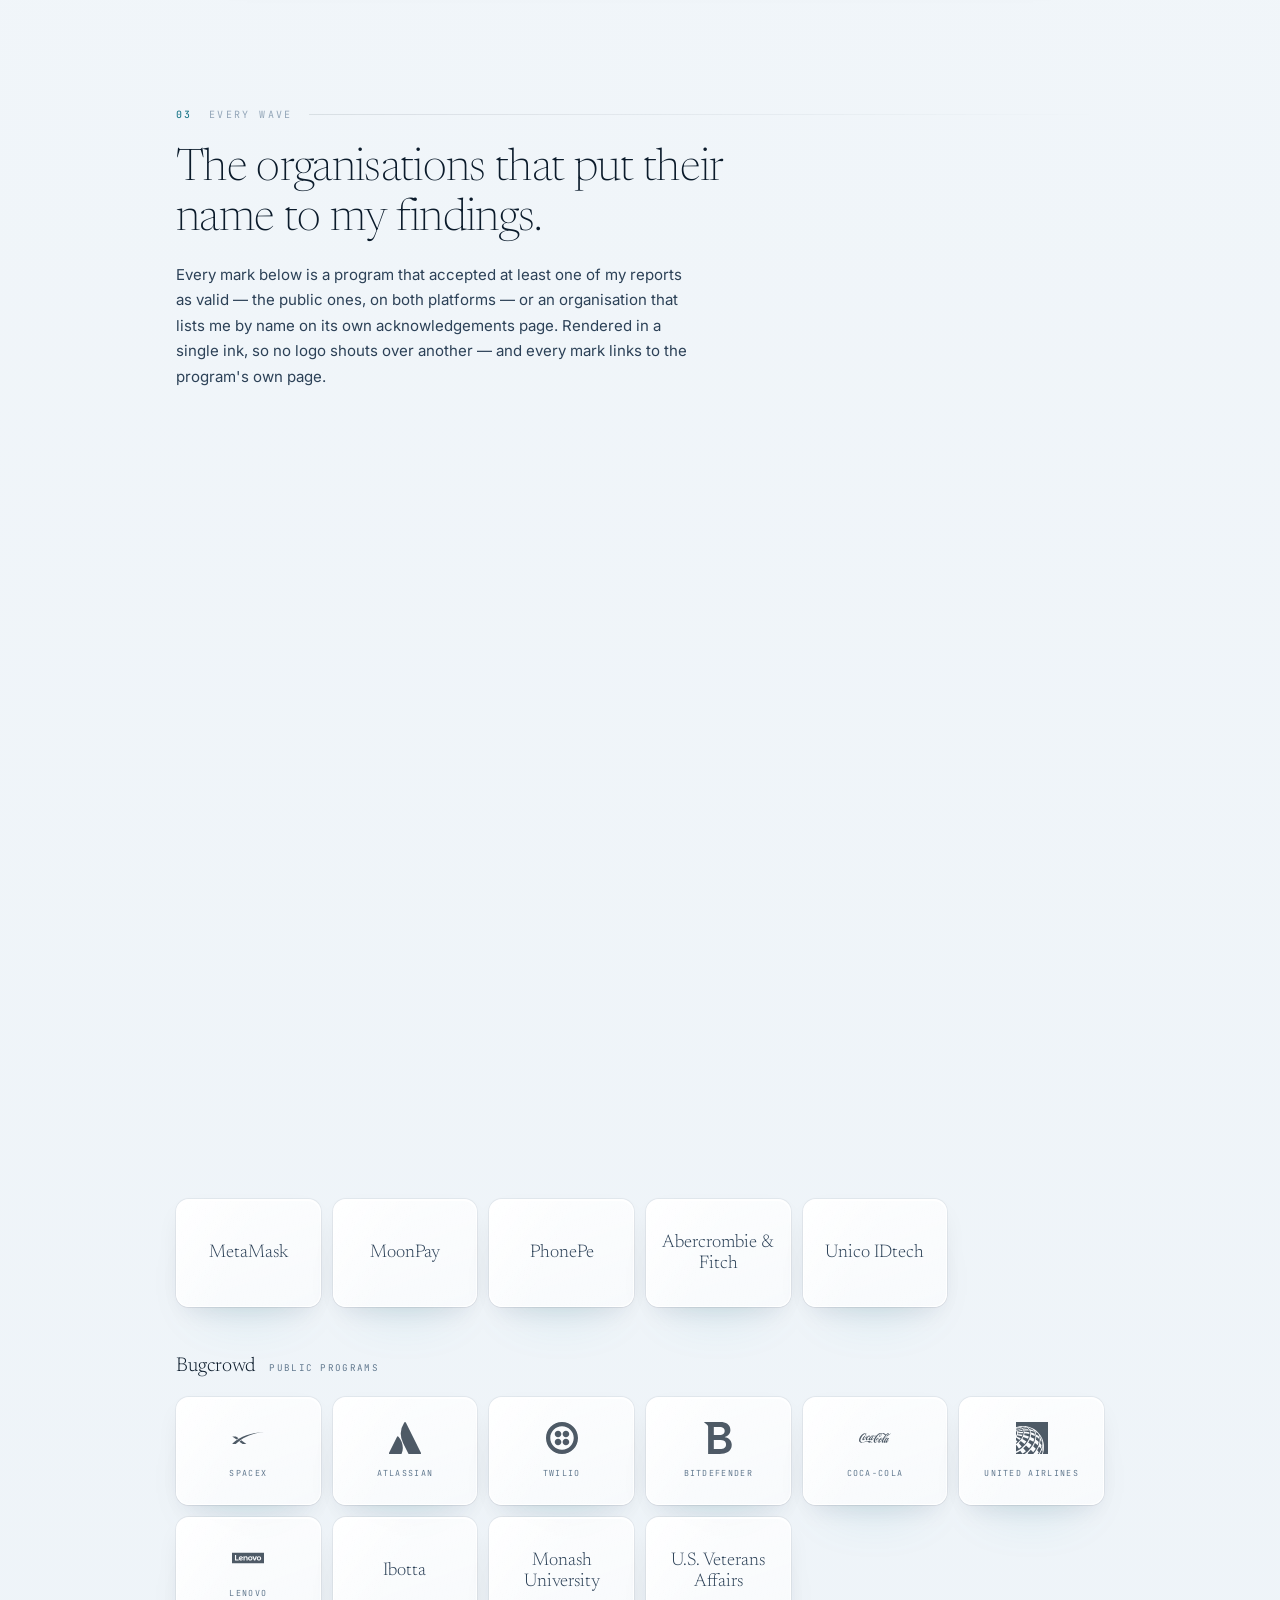
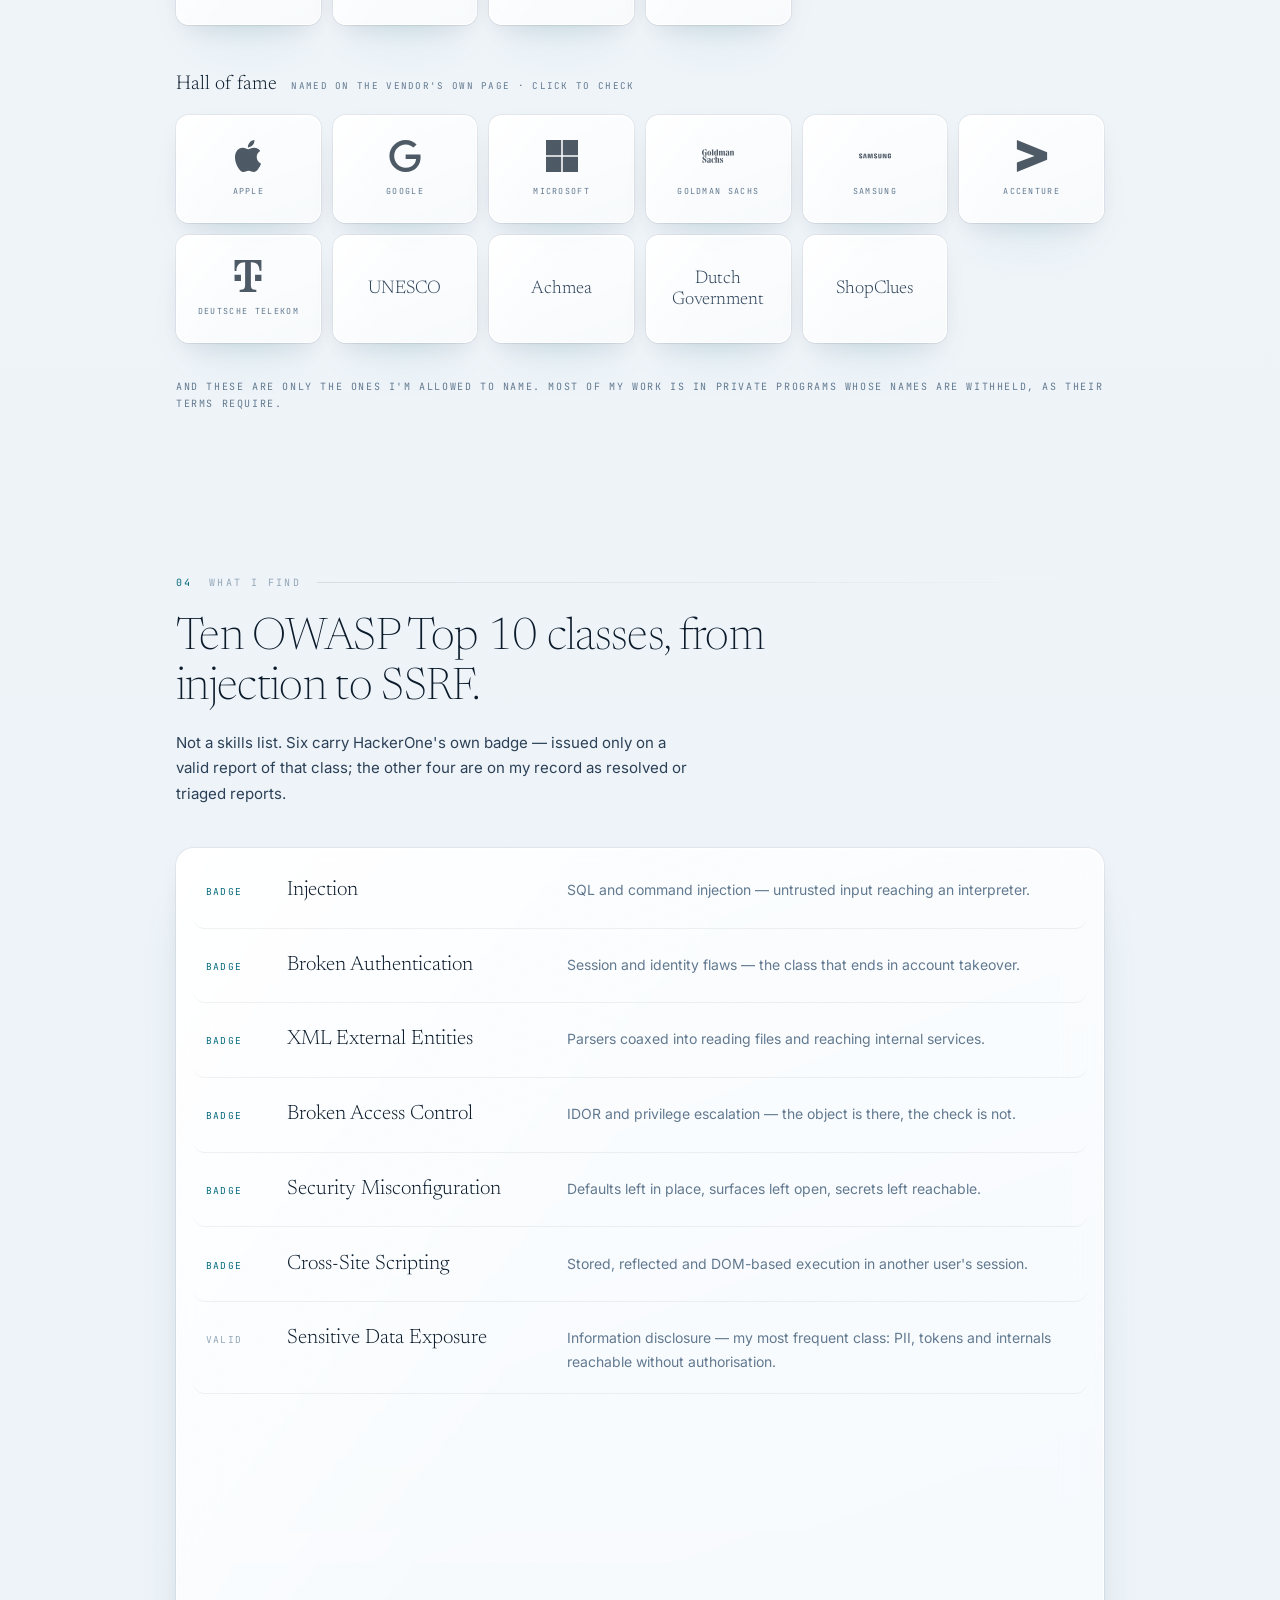
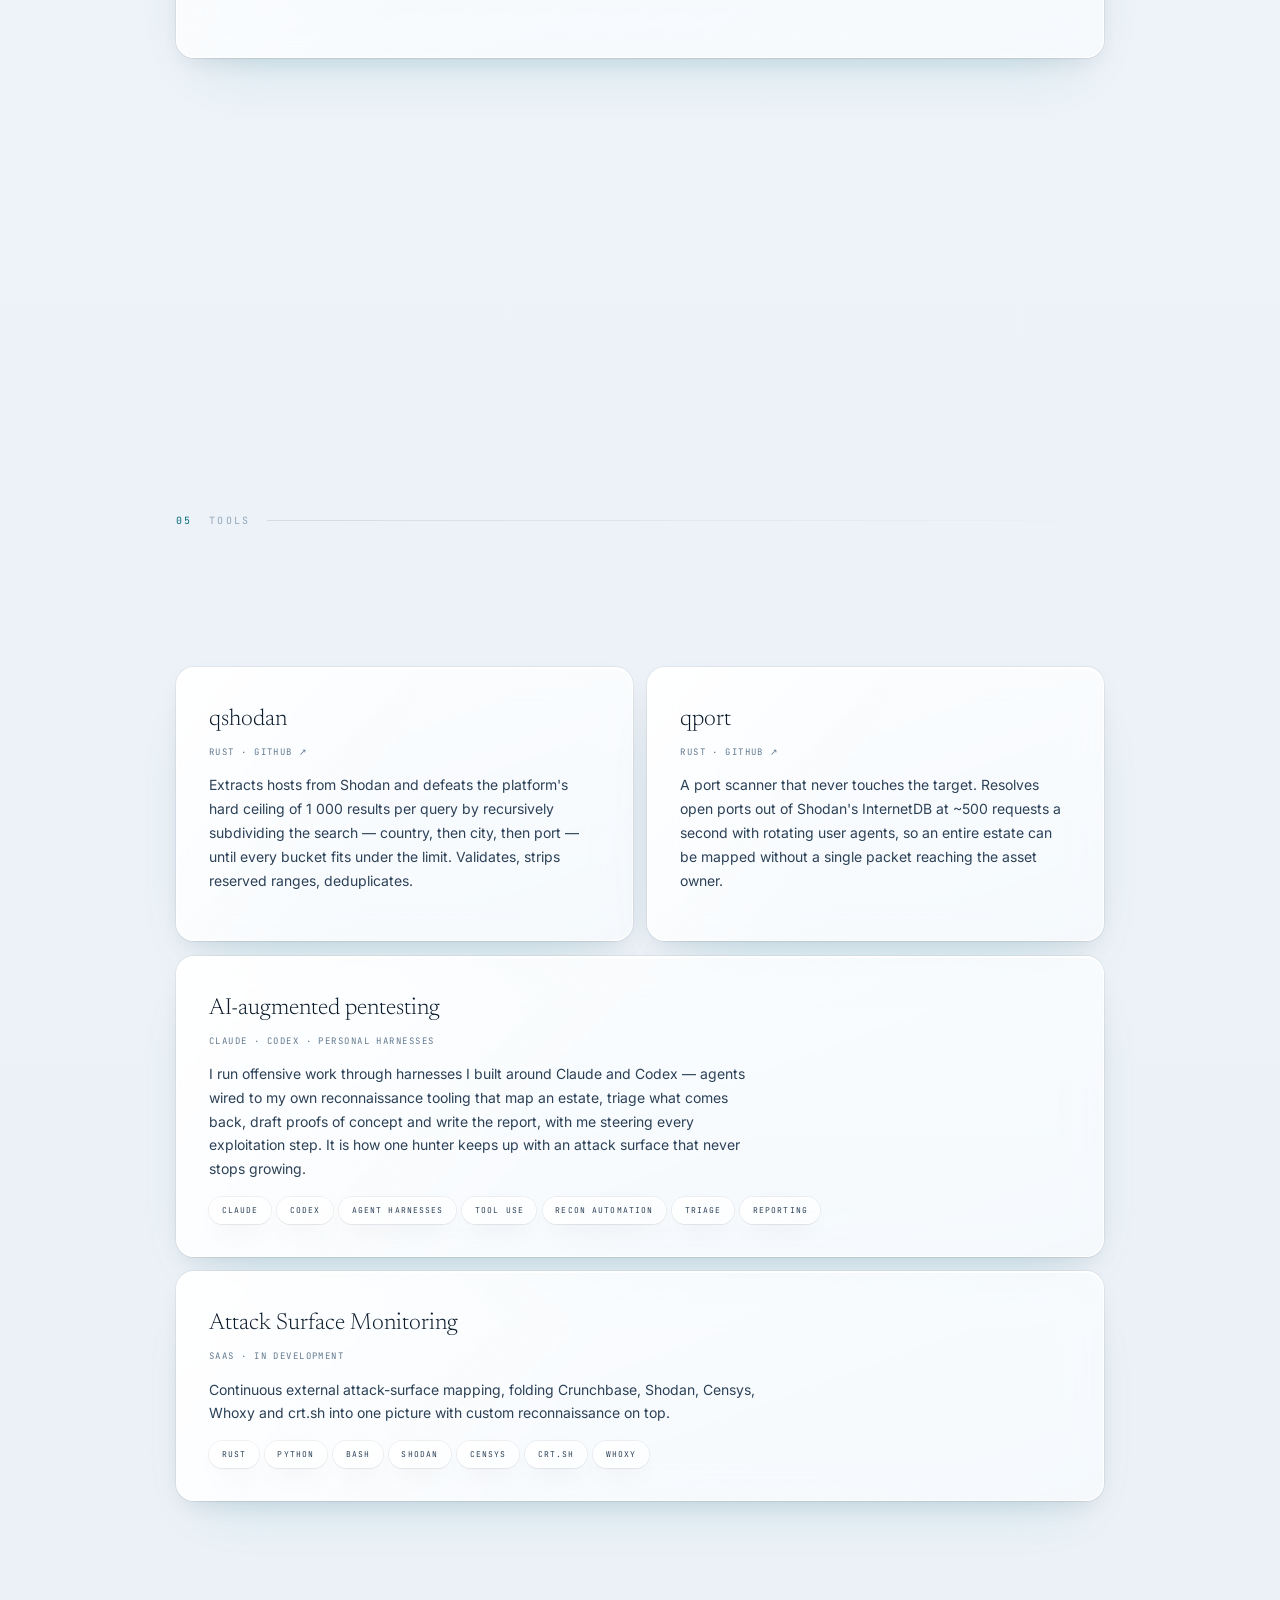
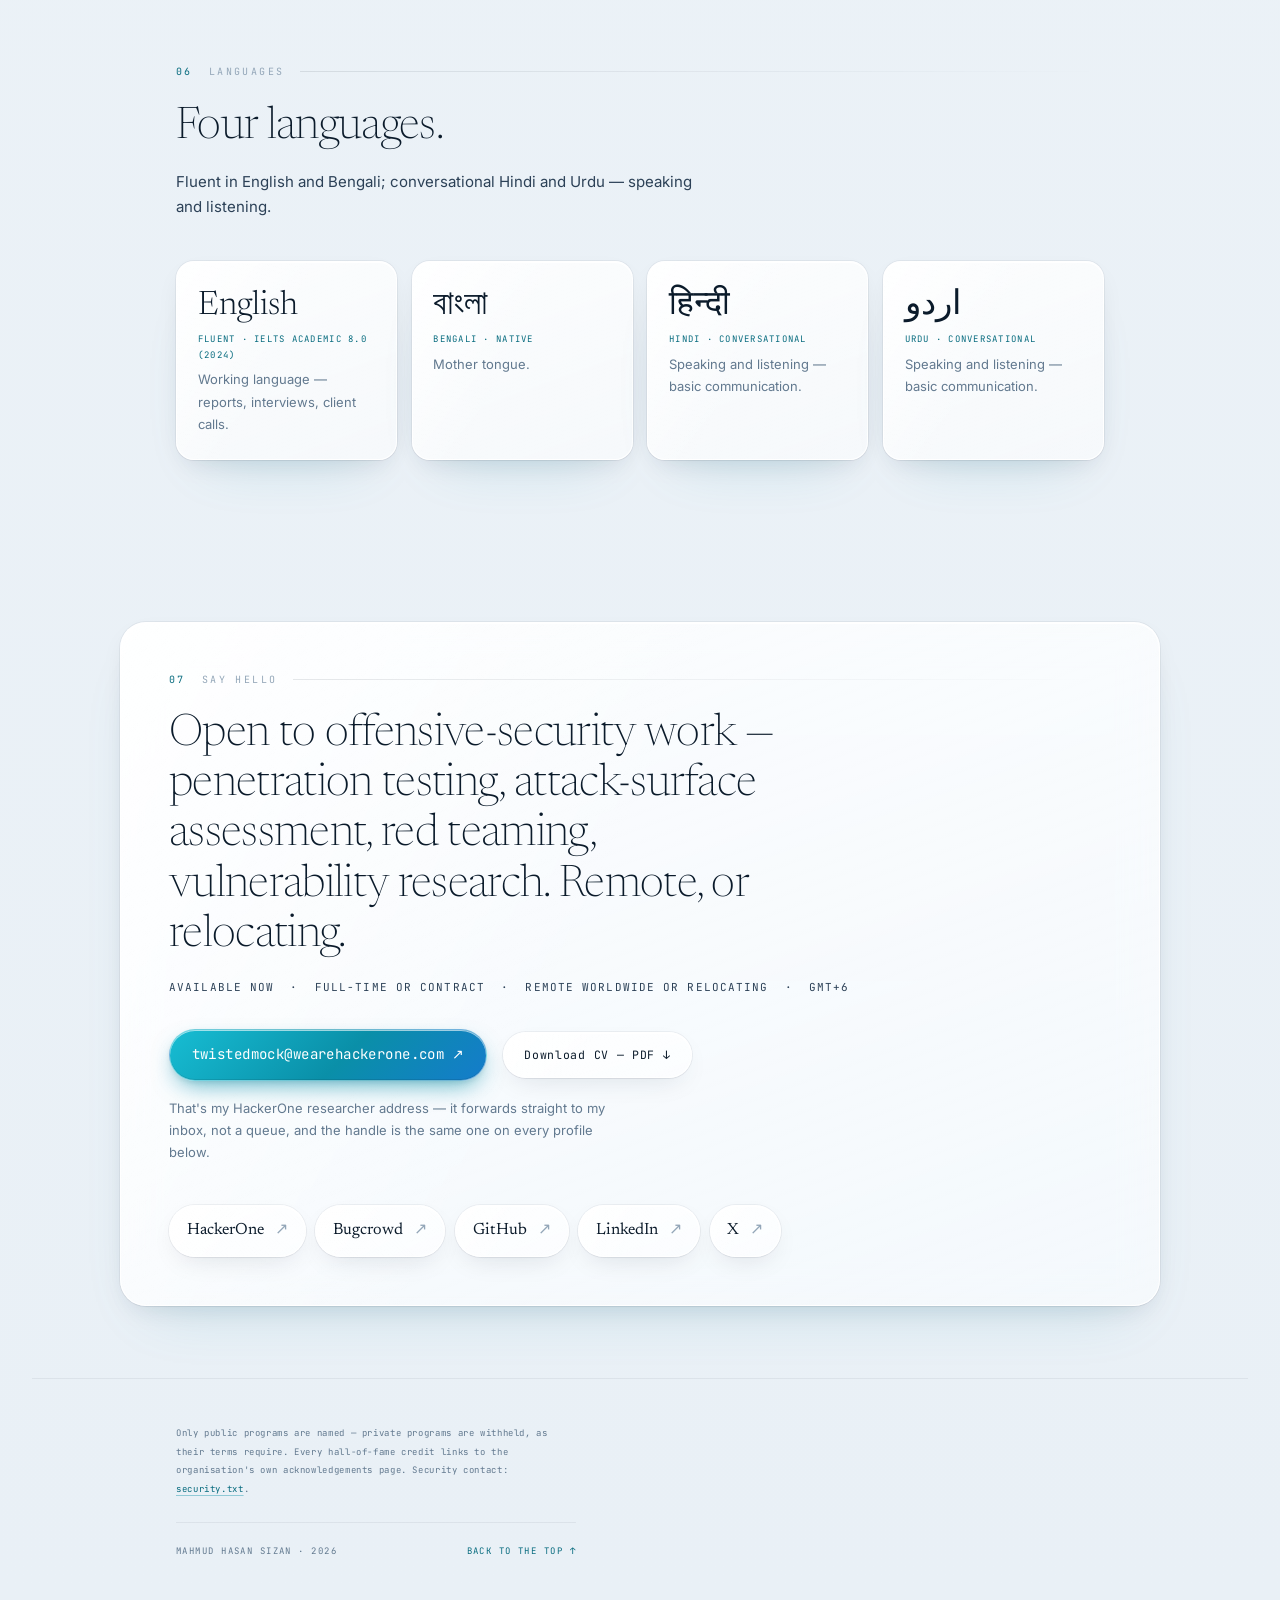
==== commit 3d08b4a8: "Refresh HackerOne figures (21 Oct 2026); seven new public program tiles Public profile now shows 5,9" ====
--- a/index.html
+++ b/index.html
@@ -4,9 +4,9 @@
 <meta charset="utf-8">
 <meta name="viewport" content="width=device-width,initial-scale=1">
 <title>Mahmud Hasan Sizan — Offensive Security Researcher</title>
-<meta name="description" content="I'm a bug bounty hunter — 105 reports resolved across 75 programs, 131 paid bounties, HackerOne Clear. Credited by Apple, Google, Microsoft, Goldman Sachs, SpaceX and GitHub.">
+<meta name="description" content="I'm a bug bounty hunter — 133 reports resolved across 91 programs, 131 paid bounties, HackerOne Clear. Credited by Apple, Google, Microsoft, Goldman Sachs, SpaceX and GitHub.">
 <meta property="og:title" content="Mahmud Hasan Sizan — Offensive Security Researcher">
-<meta property="og:description" content="A bug in every wave. 75 programs, 105 resolved, 131 paid bounties. Credited by Apple, Google, Microsoft, Goldman Sachs, SpaceX and GitHub.">
+<meta property="og:description" content="A bug in every wave. 91 programs, 133 resolved, 131 paid bounties. Credited by Apple, Google, Microsoft, Goldman Sachs, SpaceX and GitHub.">
 <meta property="og:type" content="website">
 <meta property="og:url" content="https://twistedmock.com/">
 <link rel="canonical" href="https://twistedmock.com/">
@@ -72,24 +72,24 @@
     <p class="mark mono"><span>01</span> The record</p>
     <h2 class="reveal">Six years of it, and the numbers hold up.</h2>
     <p class="sub reveal">
-      Reputation, rank, signal and impact are checkable on my <a href="https://hackerone.com/twistedmock" target="_blank" rel="noopener noreferrer">public HackerOne profile</a>;
-      report, severity and bounty counts come from my HackerOne account.
+      Reputation, rank, signal, impact, resolved reports and program thanks are on my <a href="https://hackerone.com/twistedmock" target="_blank" rel="noopener noreferrer">public HackerOne profile</a>.
+      Severity and bounty counts come from my HackerOne account.
     </p>
 
     <div class="grid">
-      <div class="cell reveal"><b class="num" data-to="3824">0</b><span>Reputation</span></div>
-      <div class="cell reveal"><b class="num" data-to="747" data-prefix="#">0</b><span>Global rank <i>top 1,000 all-time</i></span></div>
-      <div class="cell reveal"><b class="num" data-to="105">0</b><span>Reports resolved <i>+ 80 triaged</i></span></div>
+      <div class="cell reveal"><b class="num" data-to="5911">0</b><span>Reputation</span></div>
+      <div class="cell reveal"><b class="num" data-to="485" data-prefix="#">0</b><span>Global rank <i>top 1,000 all-time</i></span></div>
+      <div class="cell reveal"><b class="num" data-to="133">0</b><span>Reports resolved</span></div>
       <div class="cell reveal"><b class="num" data-to="57">0</b><span>Critical &amp; high findings <i>27 critical</i></span></div>
-      <div class="cell reveal"><b class="num" data-to="75">0</b><span>Programs that thanked me <i>of 182 reported to</i></span></div>
+      <div class="cell reveal"><b class="num" data-to="91">0</b><span>Programs that thanked me</span></div>
       <div class="cell reveal"><b class="num" data-to="131">0</b><span>Paid bounties <i>36 programs</i></span></div>
-      <div class="cell reveal"><b class="num" data-to="5.55" data-dec="2">0</b><span>Signal <i>80th percentile</i></span></div>
+      <div class="cell reveal"><b class="num" data-to="5.77" data-dec="2">0</b><span>Signal <i>82nd percentile</i></span></div>
       <div class="cell reveal"><b class="num" data-to="84" data-suffix="th">0</b><span>Impact <i>top 16% for severity</i></span></div>
     </div>
 
     <ul class="flags reveal">
       <li><b>HackerOne Clear</b><span>Background-checked. Most researchers are not.</span></li>
-      <li><b>9-month streak</b><span>Valid reports every month, Jan – Sep 2026.</span></li>
+      <li><b>10-month streak</b><span>Valid reports every month, Jan – Oct 2026.</span></li>
       <li><b>Milestone Level III</b><span>All three tiers cleared, 2025–26 cycle.</span></li>
       <li><b>18 badges</b><span>Six of them distinct OWASP categories.</span></li>
     </ul>
@@ -109,8 +109,8 @@
     <ol class="timeline reveal">
       <li><time datetime="2026-05">May 2026</time><div><b>Two bounties from Goldman Sachs.</b><em>3 May and 24 April 2026 — the second co-authored with fellow Bangladeshi hunter refat0g.</em></div><a class="proof" href="https://hackerone.com/twistedmock" target="_blank" rel="noopener noreferrer">HackerOne ↗</a></li>
       <li><time datetime="2026-02">Feb 2026</time><div><b>Named in Apple's security acknowledgements — for the third time.</b><em>Web server security. Listed by name on Apple's own page.</em></div><a class="proof" href="https://support.apple.com/en-us/102774" target="_blank" rel="noopener noreferrer">Apple ↗</a></li>
-      <li><time datetime="2026">2026</time><div><b>Top-1,000 all-time on HackerOne, at #747.</b><em>3,824 reputation, 105 resolved reports, signal in the 80th percentile, impact in the 84th.</em></div><a class="proof" href="https://hackerone.com/twistedmock" target="_blank" rel="noopener noreferrer">HackerOne ↗</a></li>
-      <li><span class="when">Ongoing</span><div><b>Ranked #1 of every hunter on a private HackerOne program.</b><em>Forty-eight valid reports and 1,075 reputation on a single program. It can't be named, as its terms require — it is the best evidence of what I do.</em></div></li>
+      <li><time datetime="2026">2026</time><div><b>Top-1,000 all-time on HackerOne, at #485.</b><em>5,911 reputation, 133 resolved reports, signal in the 82nd percentile, impact in the 84th.</em></div><a class="proof" href="https://hackerone.com/twistedmock" target="_blank" rel="noopener noreferrer">HackerOne ↗</a></li>
+      <li><span class="when">Ongoing</span><div><b>Ranked #1 of every hunter on a private HackerOne program.</b><em>Forty-nine valid reports and 1,077 reputation on a single program. It can't be named, as its terms require — it is the best evidence of what I do.</em></div></li>
       <li><time datetime="2025-08">Jul – Aug 2025</time><div><b>Apple security acknowledgements, twice in two months.</b><em>July 2025 and August 2025.</em></div><a class="proof" href="https://support.apple.com/en-us/102774" target="_blank" rel="noopener noreferrer">Apple ↗</a></li>
       <li><time datetime="2025-06-19">Jun 2025</time><div><b>Acknowledged by UNESCO.</b><em>A reflected cross-site scripting flaw on unesco.org resources, reported 19 June 2025 — listed by name on UNESCO's disclosure page.</em></div><a class="proof" href="https://www.unesco.org/en/vulnerability-disclosure" target="_blank" rel="noopener noreferrer">UNESCO ↗</a></li>
       <li><span class="when">Bugcrowd</span><div><b>Public hall of fame at SpaceX, Atlassian, Twilio and the U.S. Department of Veterans Affairs.</b><em>Sixty-four valid findings on a second platform; three more programs private.</em></div><a class="proof" href="https://bugcrowd.com/twistedmock" target="_blank" rel="noopener noreferrer">Bugcrowd ↗</a></li>
@@ -169,6 +169,13 @@
     <li><a class="logo reveal" href="https://hackerone.com/polygon-technology" target="_blank" rel="noopener noreferrer" title="Polygon — program page on HackerOne"><span class="logo__mk"><svg viewBox="0 0 24 24" role="img" aria-hidden="true"><path d="m17.82 16.342 5.692-3.287A.98.98 0 0 0 24 12.21V5.635a.98.98 0 0 0-.488-.846l-5.693-3.286a.98.98 0 0 0-.977 0L11.15 4.789a.98.98 0 0 0-.489.846v11.747L6.67 19.686l-3.992-2.304v-4.61l3.992-2.304 2.633 1.52V8.896L7.158 7.658a.98.98 0 0 0-.977 0L.488 10.945a.98.98 0 0 0-.488.846v6.573a.98.98 0 0 0 .488.847l5.693 3.286a.981.981 0 0 0 .977 0l5.692-3.286a.98.98 0 0 0 .489-.846V6.618l.072-.041 3.92-2.263 3.99 2.305v4.609l-3.99 2.304-2.63-1.517v3.092l2.14 1.236a.981.981 0 0 0 .978 0v-.001Z"/></svg></span><span class="logo__n">Polygon</span></a></li>
     <li><a class="logo logo--word reveal" href="https://hackerone.com/bybit_fintech" target="_blank" rel="noopener noreferrer" title="Bybit — program page on HackerOne"><span class="logo__n">Bybit</span></a></li>
     <li><a class="logo logo--word reveal" href="https://hackerone.com/fanduel" target="_blank" rel="noopener noreferrer" title="FanDuel — program page on HackerOne"><span class="logo__n">FanDuel</span></a></li>
+    <li><a class="logo logo--word reveal" href="https://hackerone.com/sony" target="_blank" rel="noopener noreferrer" title="Sony — program page on HackerOne"><span class="logo__n">Sony</span></a></li>
+    <li><a class="logo logo--word reveal" href="https://hackerone.com/mufg-vdp" target="_blank" rel="noopener noreferrer" title="MUFG — program page on HackerOne"><span class="logo__n">MUFG</span></a></li>
+    <li><a class="logo logo--word reveal" href="https://hackerone.com/metamask" target="_blank" rel="noopener noreferrer" title="MetaMask — program page on HackerOne"><span class="logo__n">MetaMask</span></a></li>
+    <li><a class="logo logo--word reveal" href="https://hackerone.com/moonpay" target="_blank" rel="noopener noreferrer" title="MoonPay — program page on HackerOne"><span class="logo__n">MoonPay</span></a></li>
+    <li><a class="logo logo--word reveal" href="https://hackerone.com/phonepe_vdp" target="_blank" rel="noopener noreferrer" title="PhonePe — program page on HackerOne"><span class="logo__n">PhonePe</span></a></li>
+    <li><a class="logo logo--word reveal" href="https://hackerone.com/abercrombie_fitch_bbp" target="_blank" rel="noopener noreferrer" title="Abercrombie &amp; Fitch — program page on HackerOne"><span class="logo__n">Abercrombie &amp; Fitch</span></a></li>
+    <li><a class="logo logo--word reveal" href="https://hackerone.com/unico_idtech" target="_blank" rel="noopener noreferrer" title="Unico IDtech — program page on HackerOne"><span class="logo__n">Unico IDtech</span></a></li>
     </ol>
 
     <div class="group reveal"><h3>Bugcrowd</h3><span class="mono">public programs</span></div>
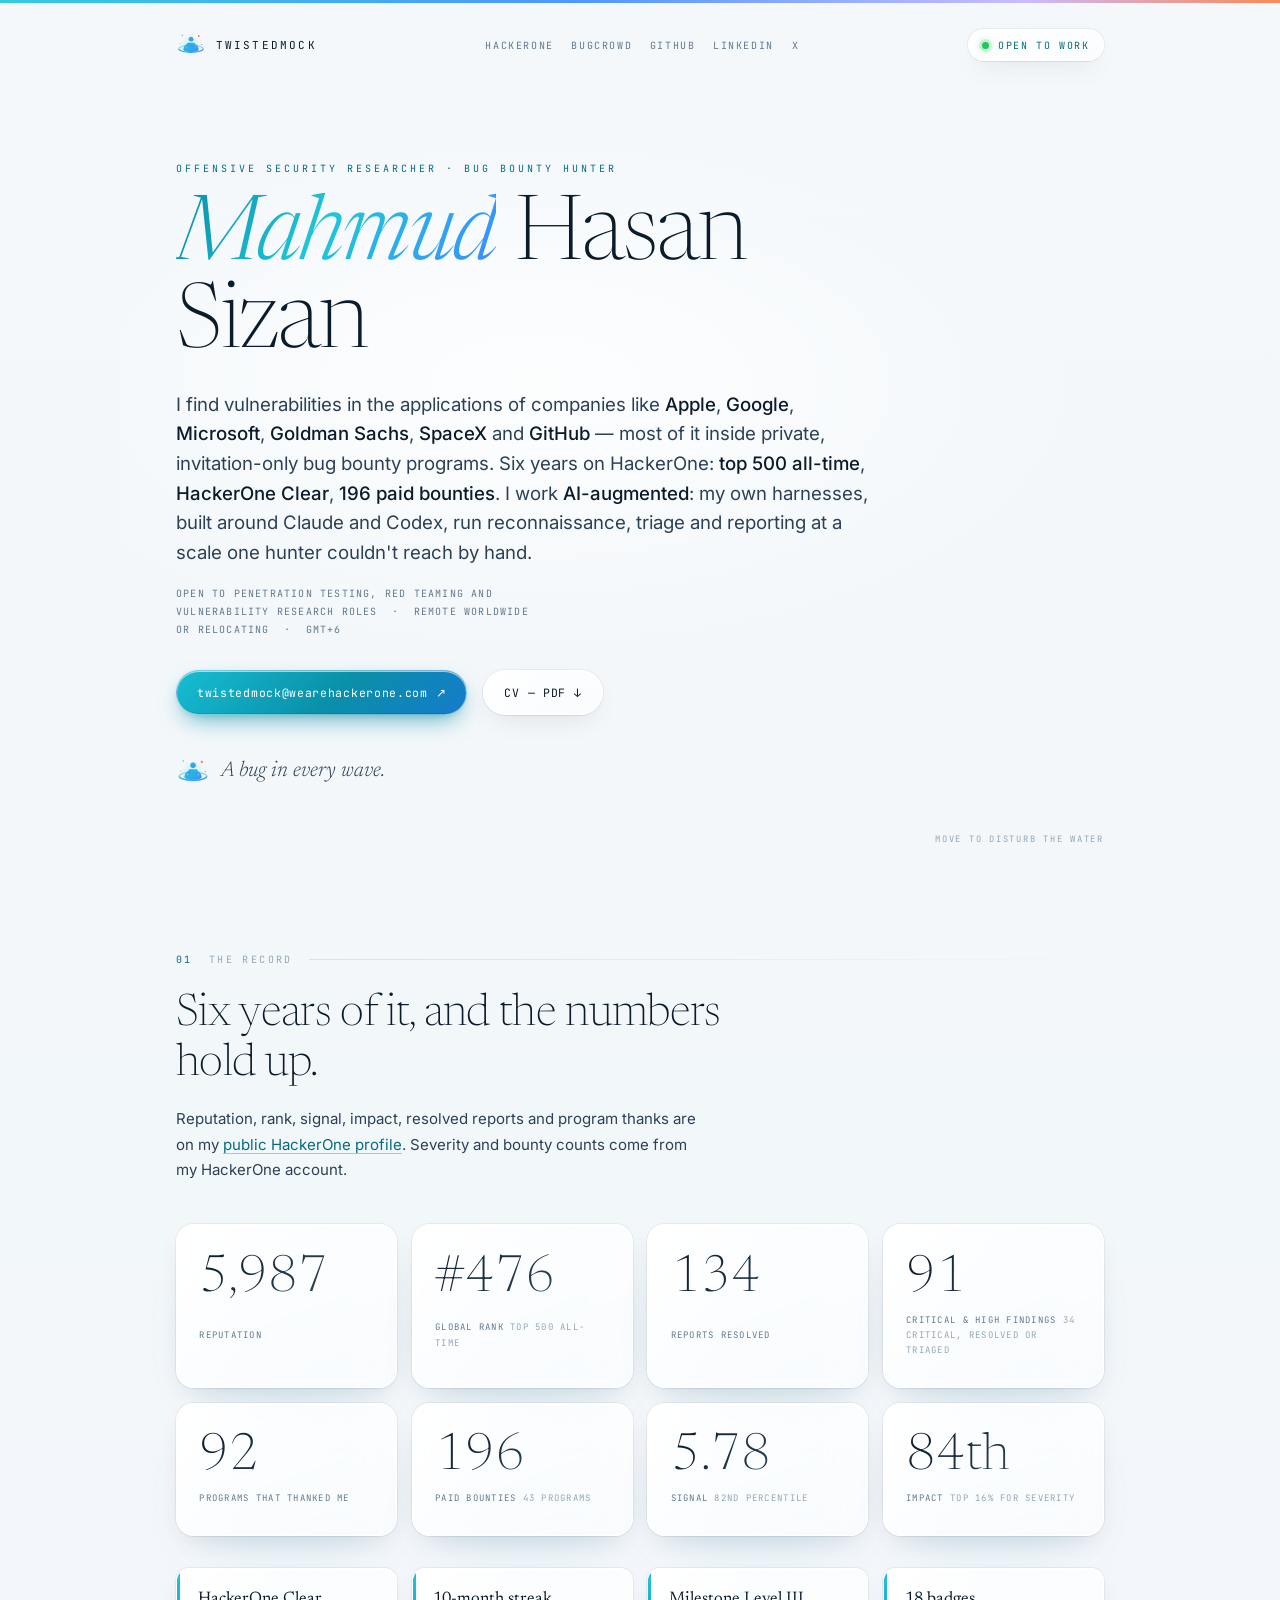
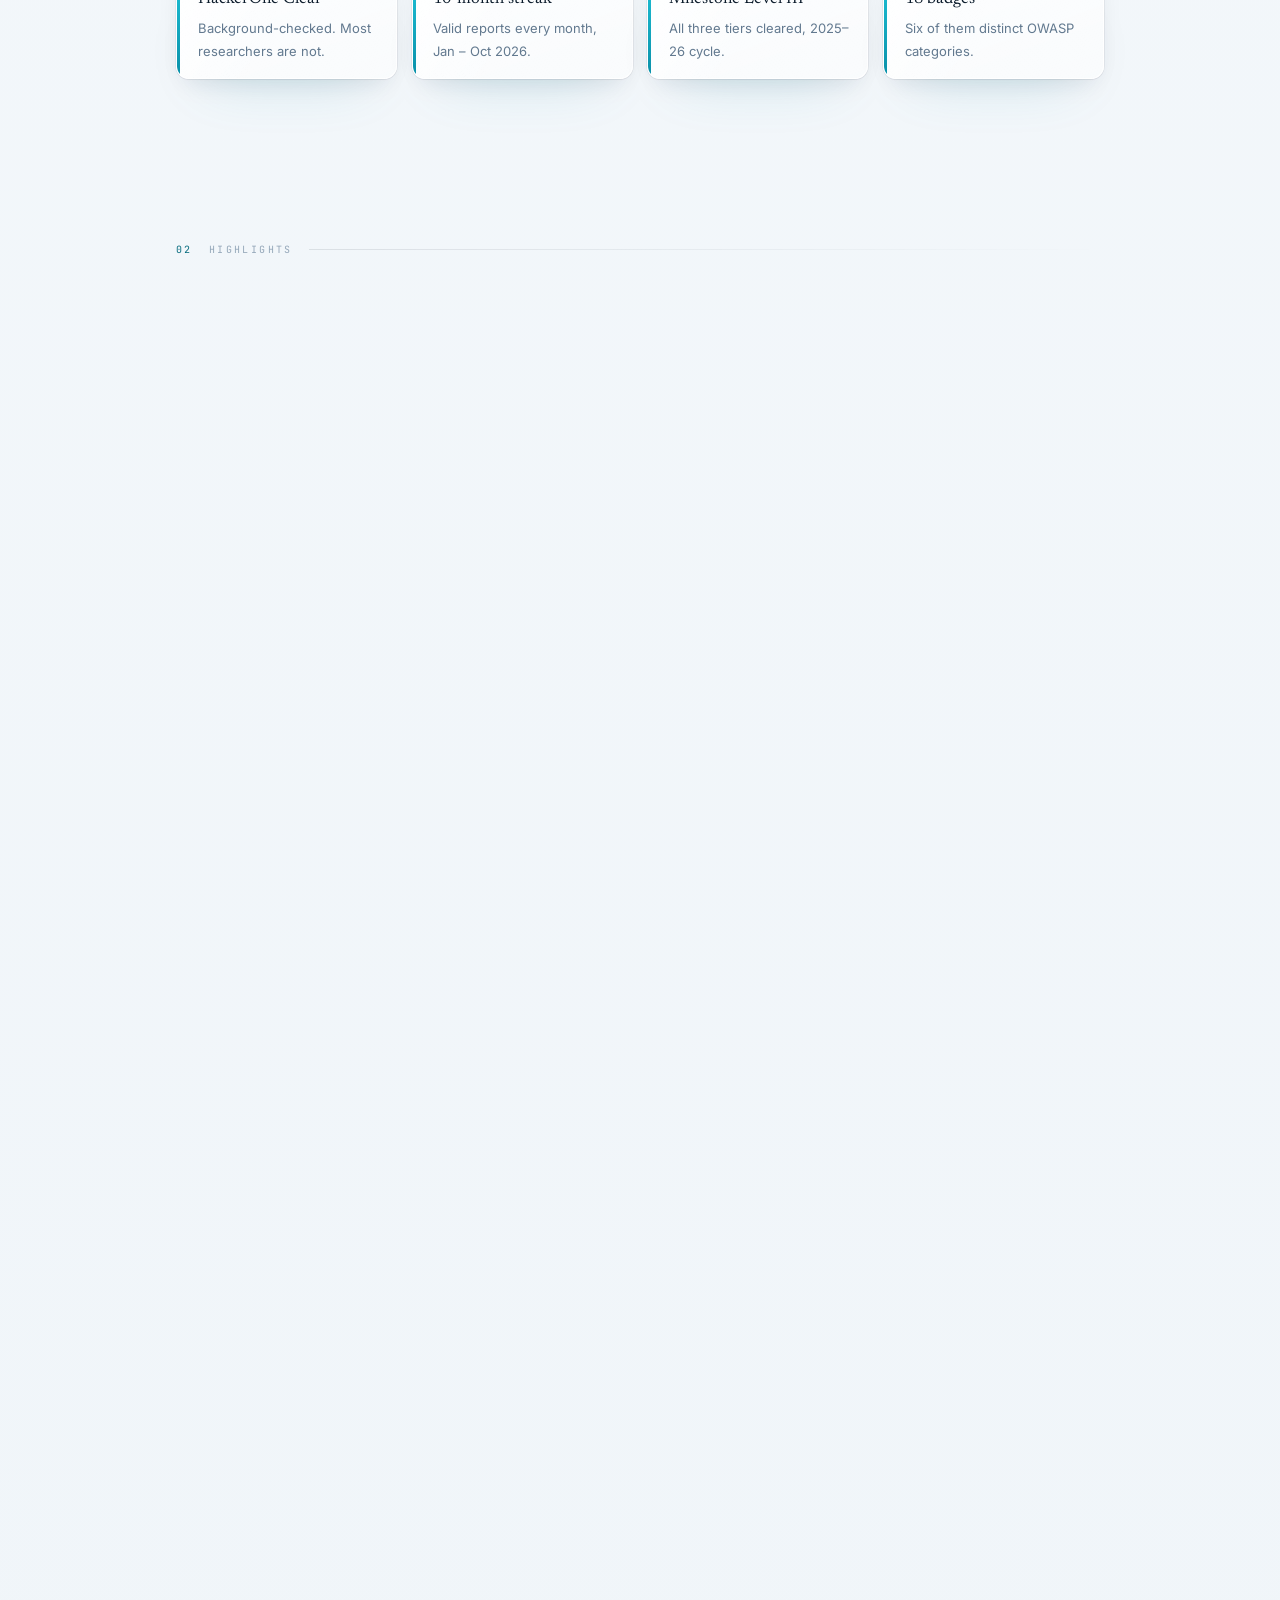
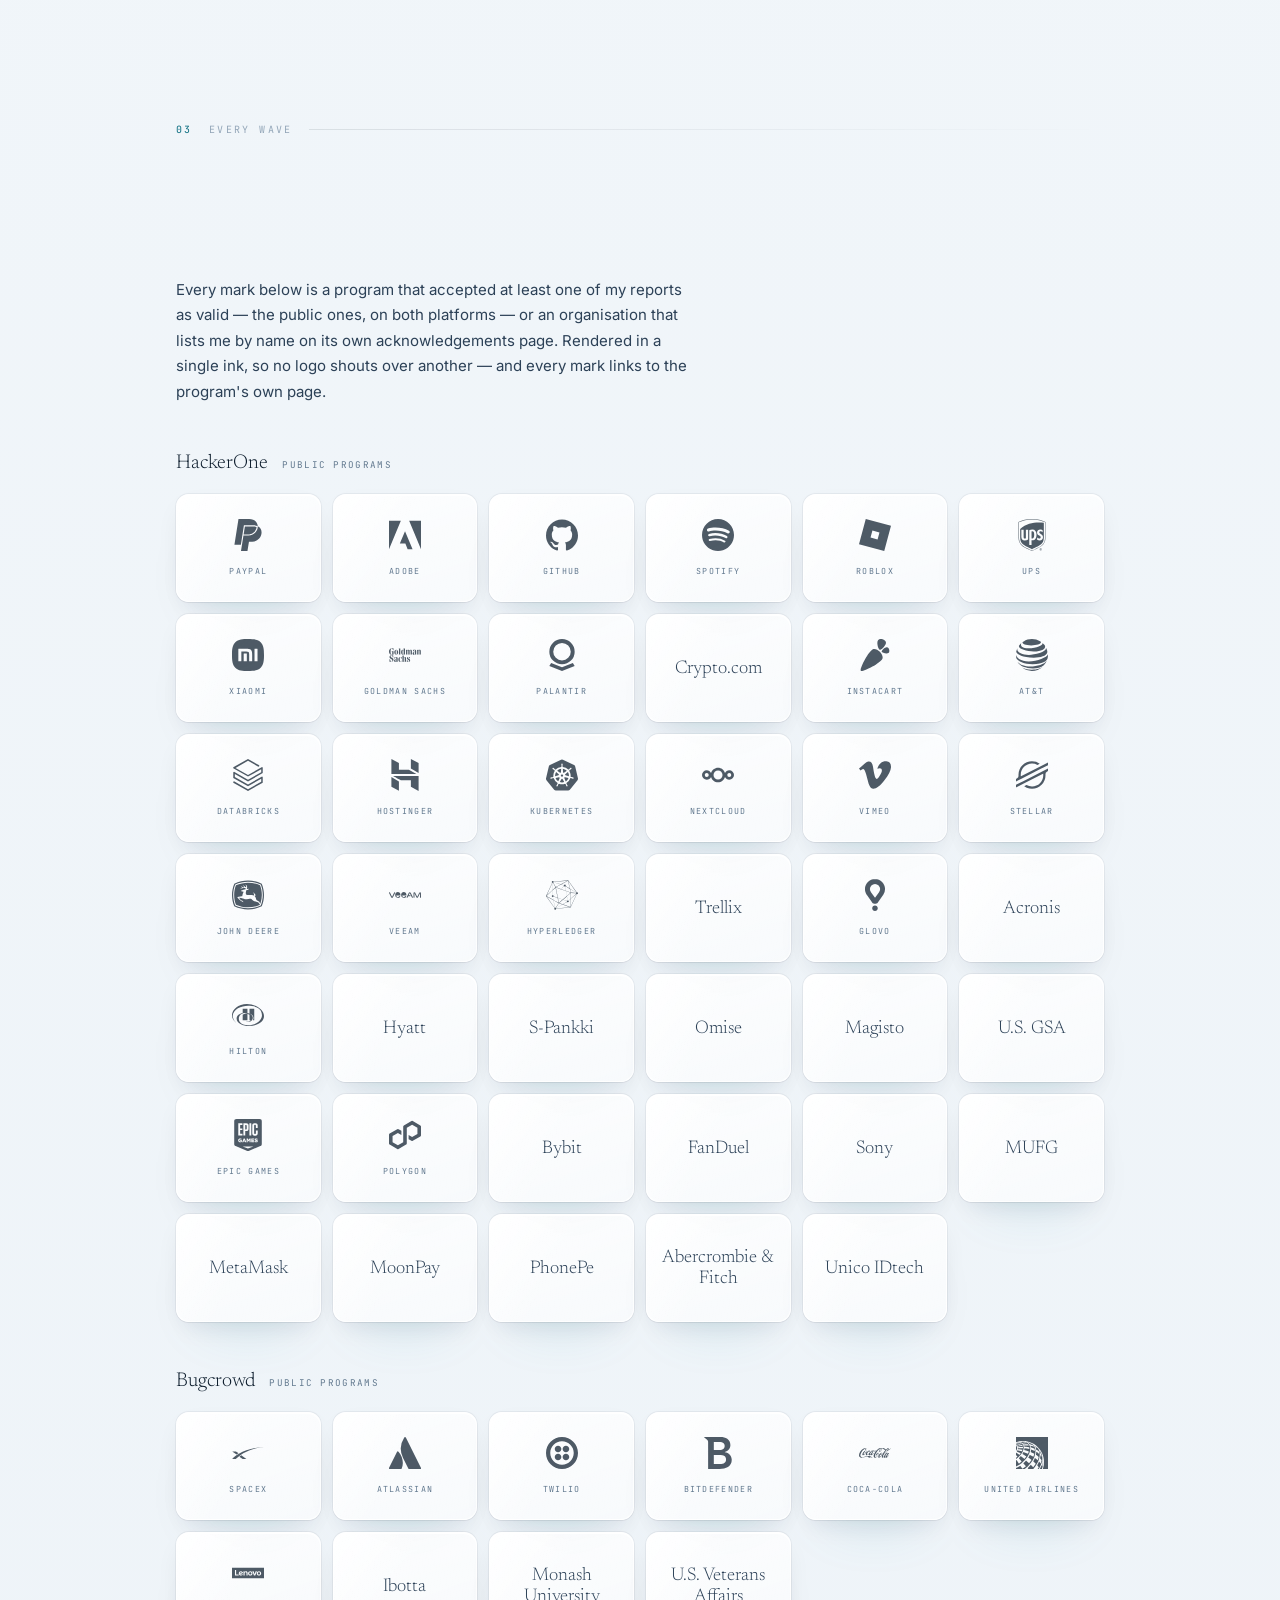
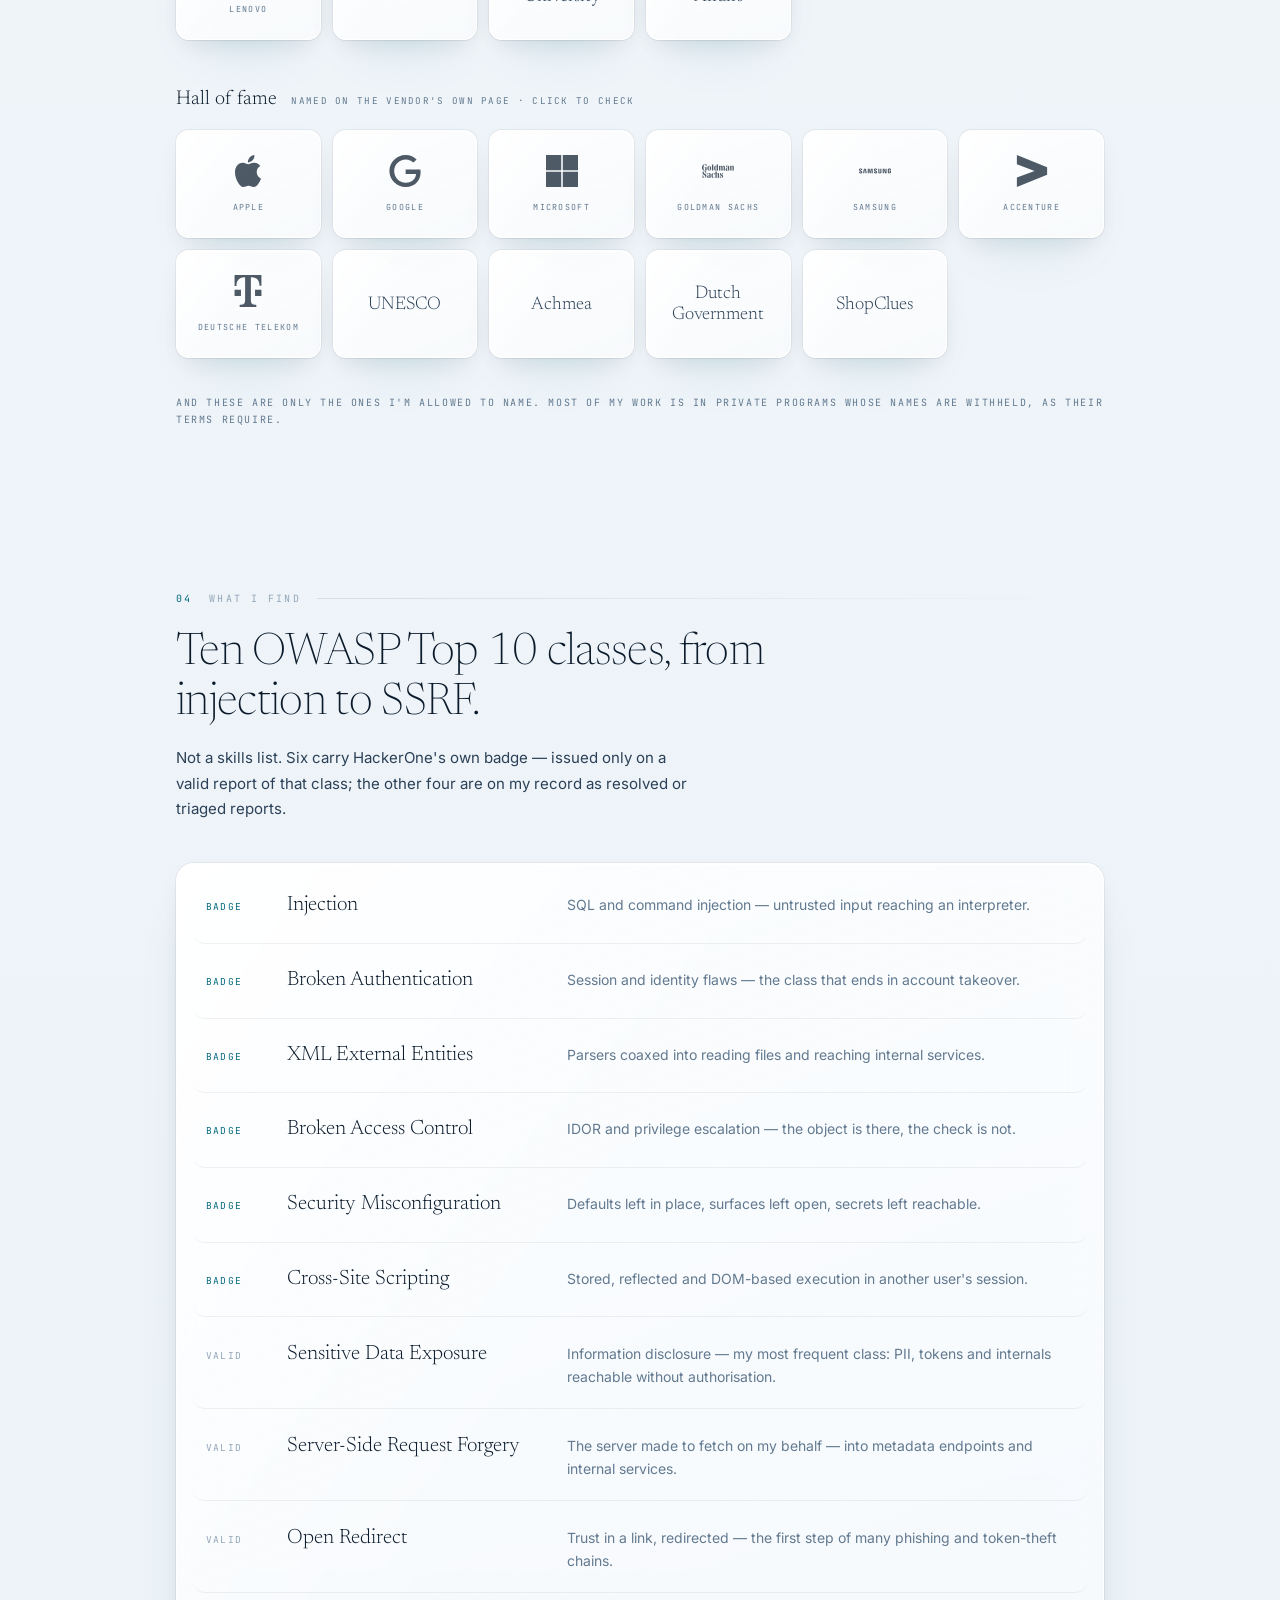
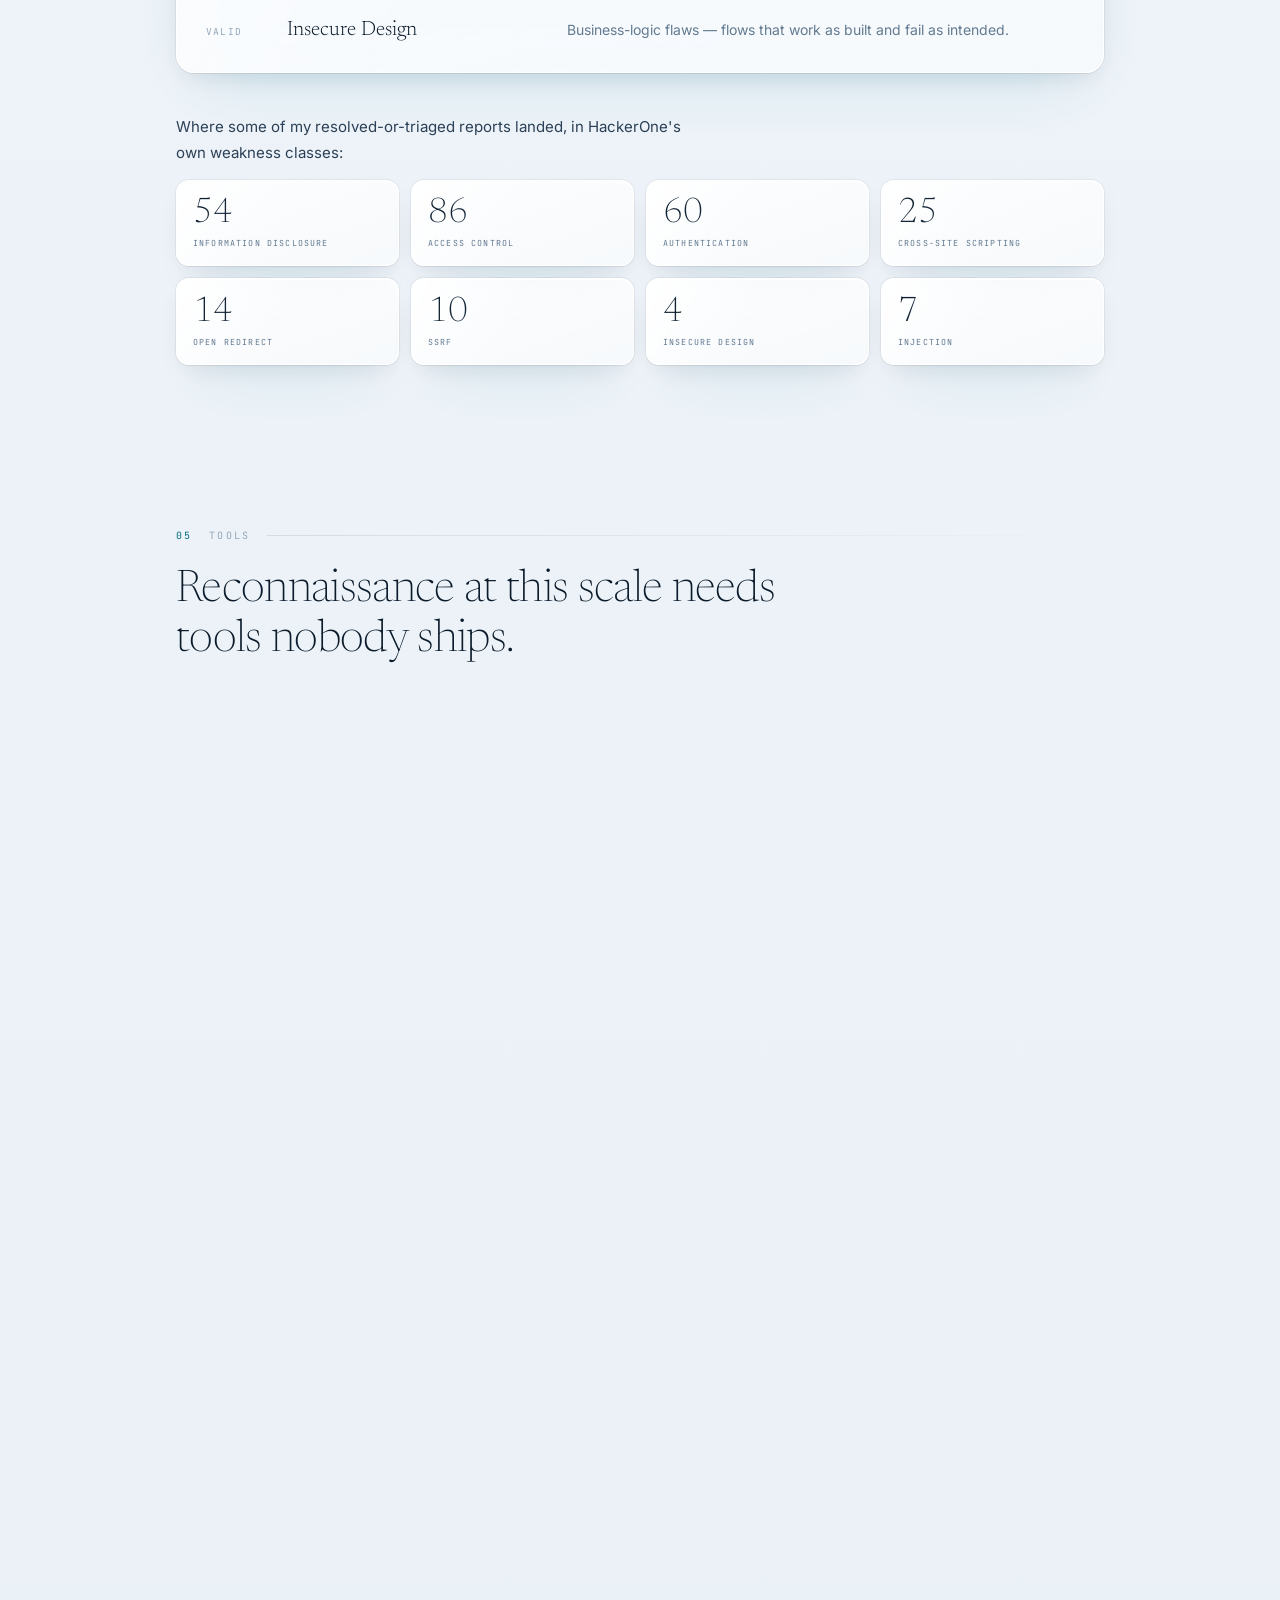
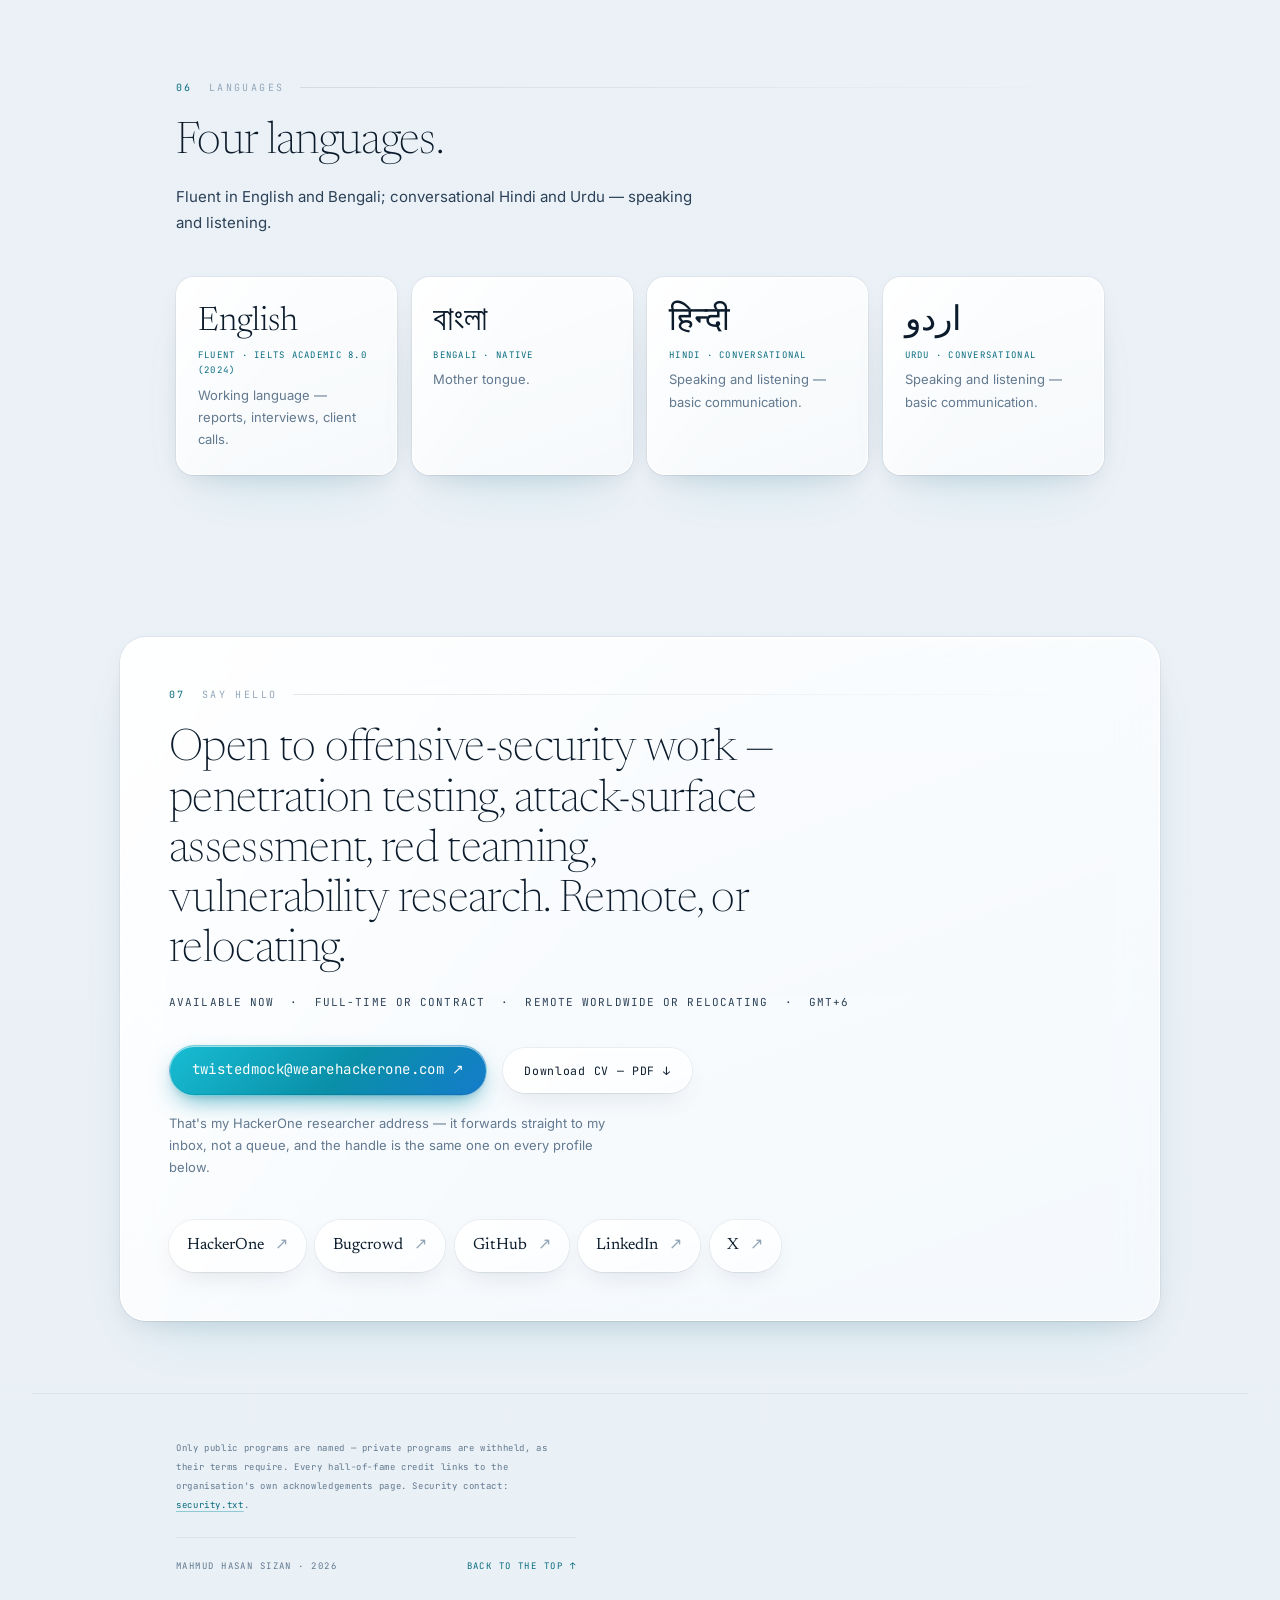
==== commit f05695a0: "Refresh HackerOne figures (22 Oct 2026) Public profile is now rank 476, top 500 all-time, with 5,987" ====
--- a/index.html
+++ b/index.html
@@ -4,9 +4,9 @@
 <meta charset="utf-8">
 <meta name="viewport" content="width=device-width,initial-scale=1">
 <title>Mahmud Hasan Sizan — Offensive Security Researcher</title>
-<meta name="description" content="I'm a bug bounty hunter — 133 reports resolved across 91 programs, 131 paid bounties, HackerOne Clear. Credited by Apple, Google, Microsoft, Goldman Sachs, SpaceX and GitHub.">
+<meta name="description" content="I'm a bug bounty hunter — 134 reports resolved across 92 programs, 196 paid bounties, HackerOne Clear. Credited by Apple, Google, Microsoft, Goldman Sachs, SpaceX and GitHub.">
 <meta property="og:title" content="Mahmud Hasan Sizan — Offensive Security Researcher">
-<meta property="og:description" content="A bug in every wave. 91 programs, 133 resolved, 131 paid bounties. Credited by Apple, Google, Microsoft, Goldman Sachs, SpaceX and GitHub.">
+<meta property="og:description" content="A bug in every wave. 92 programs, 134 resolved, 196 paid bounties. Credited by Apple, Google, Microsoft, Goldman Sachs, SpaceX and GitHub.">
 <meta property="og:type" content="website">
 <meta property="og:url" content="https://twistedmock.com/">
 <link rel="canonical" href="https://twistedmock.com/">
@@ -48,7 +48,7 @@
   <p class="intro__lead">
     I find vulnerabilities in the applications of companies like <b>Apple</b>, <b>Google</b>, <b>Microsoft</b>,
     <b>Goldman Sachs</b>, <b>SpaceX</b> and <b>GitHub</b> — most of it inside private, invitation-only bug bounty programs.
-    Six years on HackerOne: <b>top-1,000 all-time</b>, <b>HackerOne Clear</b>, <b>131 paid bounties</b>.
+    Six years on HackerOne: <b>top 500 all-time</b>, <b>HackerOne Clear</b>, <b>196 paid bounties</b>.
     I work <b>AI-augmented</b>: my own harnesses, built around Claude and Codex, run reconnaissance,
     triage and reporting at a scale one hunter couldn't reach by hand.
   </p>
@@ -77,13 +77,13 @@
     </p>
 
     <div class="grid">
-      <div class="cell reveal"><b class="num" data-to="5911">0</b><span>Reputation</span></div>
-      <div class="cell reveal"><b class="num" data-to="485" data-prefix="#">0</b><span>Global rank <i>top 1,000 all-time</i></span></div>
-      <div class="cell reveal"><b class="num" data-to="133">0</b><span>Reports resolved</span></div>
-      <div class="cell reveal"><b class="num" data-to="57">0</b><span>Critical &amp; high findings <i>27 critical</i></span></div>
-      <div class="cell reveal"><b class="num" data-to="91">0</b><span>Programs that thanked me</span></div>
-      <div class="cell reveal"><b class="num" data-to="131">0</b><span>Paid bounties <i>36 programs</i></span></div>
-      <div class="cell reveal"><b class="num" data-to="5.77" data-dec="2">0</b><span>Signal <i>82nd percentile</i></span></div>
+      <div class="cell reveal"><b class="num" data-to="5987">0</b><span>Reputation</span></div>
+      <div class="cell reveal"><b class="num" data-to="476" data-prefix="#">0</b><span>Global rank <i>top 500 all-time</i></span></div>
+      <div class="cell reveal"><b class="num" data-to="134">0</b><span>Reports resolved</span></div>
+      <div class="cell reveal"><b class="num" data-to="91">0</b><span>Critical &amp; high findings <i>34 critical, resolved or triaged</i></span></div>
+      <div class="cell reveal"><b class="num" data-to="92">0</b><span>Programs that thanked me</span></div>
+      <div class="cell reveal"><b class="num" data-to="196">0</b><span>Paid bounties <i>43 programs</i></span></div>
+      <div class="cell reveal"><b class="num" data-to="5.78" data-dec="2">0</b><span>Signal <i>82nd percentile</i></span></div>
       <div class="cell reveal"><b class="num" data-to="84" data-suffix="th">0</b><span>Impact <i>top 16% for severity</i></span></div>
     </div>
 
@@ -109,7 +109,7 @@
     <ol class="timeline reveal">
       <li><time datetime="2026-05">May 2026</time><div><b>Two bounties from Goldman Sachs.</b><em>3 May and 24 April 2026 — the second co-authored with fellow Bangladeshi hunter refat0g.</em></div><a class="proof" href="https://hackerone.com/twistedmock" target="_blank" rel="noopener noreferrer">HackerOne ↗</a></li>
       <li><time datetime="2026-02">Feb 2026</time><div><b>Named in Apple's security acknowledgements — for the third time.</b><em>Web server security. Listed by name on Apple's own page.</em></div><a class="proof" href="https://support.apple.com/en-us/102774" target="_blank" rel="noopener noreferrer">Apple ↗</a></li>
-      <li><time datetime="2026">2026</time><div><b>Top-1,000 all-time on HackerOne, at #485.</b><em>5,911 reputation, 133 resolved reports, signal in the 82nd percentile, impact in the 84th.</em></div><a class="proof" href="https://hackerone.com/twistedmock" target="_blank" rel="noopener noreferrer">HackerOne ↗</a></li>
+      <li><time datetime="2026">2026</time><div><b>Top 500 all-time on HackerOne, at #476.</b><em>5,987 reputation, 134 resolved reports, signal in the 82nd percentile, impact in the 84th.</em></div><a class="proof" href="https://hackerone.com/twistedmock" target="_blank" rel="noopener noreferrer">HackerOne ↗</a></li>
       <li><span class="when">Ongoing</span><div><b>Ranked #1 of every hunter on a private HackerOne program.</b><em>Forty-nine valid reports and 1,077 reputation on a single program. It can't be named, as its terms require — it is the best evidence of what I do.</em></div></li>
       <li><time datetime="2025-08">Jul – Aug 2025</time><div><b>Apple security acknowledgements, twice in two months.</b><em>July 2025 and August 2025.</em></div><a class="proof" href="https://support.apple.com/en-us/102774" target="_blank" rel="noopener noreferrer">Apple ↗</a></li>
       <li><time datetime="2025-06-19">Jun 2025</time><div><b>Acknowledged by UNESCO.</b><em>A reflected cross-site scripting flaw on unesco.org resources, reported 19 June 2025 — listed by name on UNESCO's disclosure page.</em></div><a class="proof" href="https://www.unesco.org/en/vulnerability-disclosure" target="_blank" rel="noopener noreferrer">UNESCO ↗</a></li>
@@ -235,14 +235,14 @@
 
     <p class="sub reveal weak__lead">Where some of my resolved-or-triaged reports landed, in HackerOne's own weakness classes:</p>
     <ul class="weak">
-      <li class="reveal"><b>45</b><span>Information disclosure</span></li>
-      <li class="reveal"><b>37</b><span>Access control</span></li>
-      <li class="reveal"><b>31</b><span>Authentication</span></li>
-      <li class="reveal"><b>22</b><span>Cross-site scripting</span></li>
+      <li class="reveal"><b>54</b><span>Information disclosure</span></li>
+      <li class="reveal"><b>86</b><span>Access control</span></li>
+      <li class="reveal"><b>60</b><span>Authentication</span></li>
+      <li class="reveal"><b>25</b><span>Cross-site scripting</span></li>
       <li class="reveal"><b>14</b><span>Open redirect</span></li>
-      <li class="reveal"><b>6</b><span>SSRF</span></li>
+      <li class="reveal"><b>10</b><span>SSRF</span></li>
       <li class="reveal"><b>4</b><span>Insecure design</span></li>
-      <li class="reveal"><b>3</b><span>Injection</span></li>
+      <li class="reveal"><b>7</b><span>Injection</span></li>
     </ul>
   </div>
 </section>
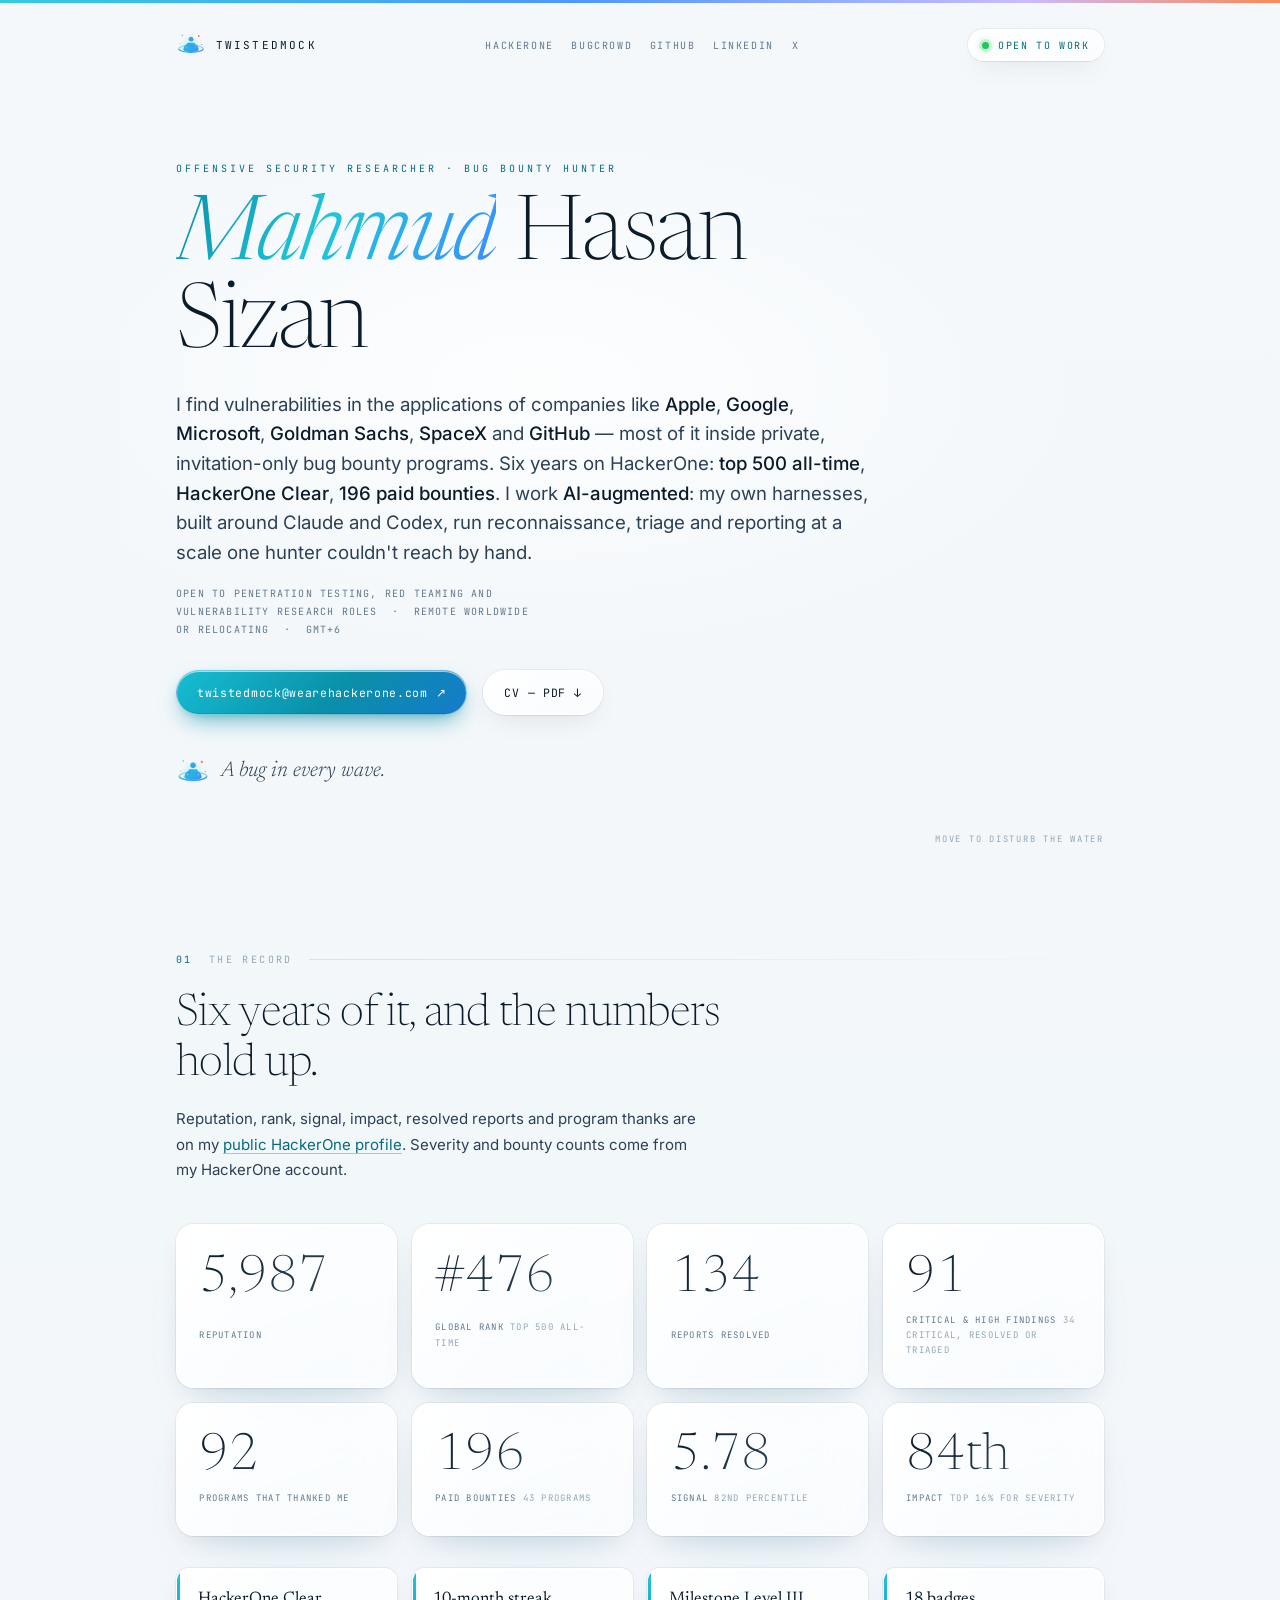
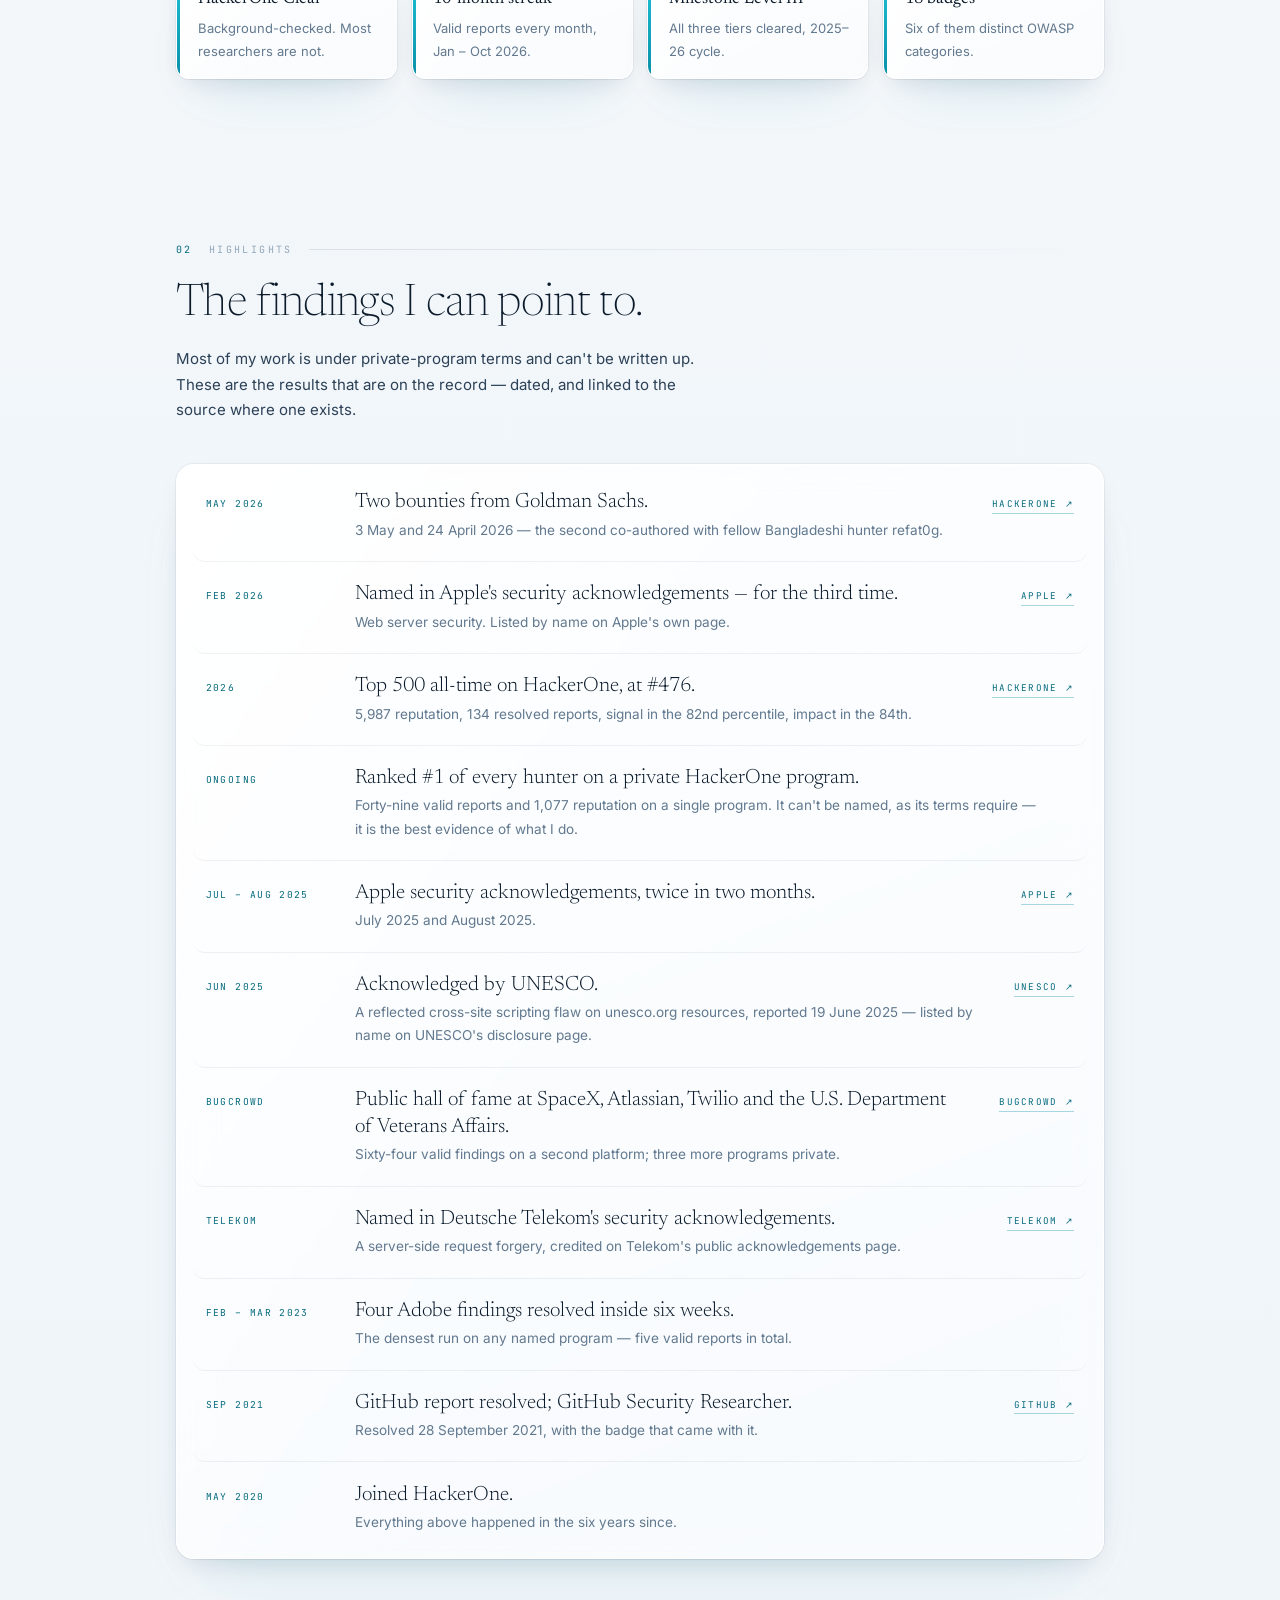
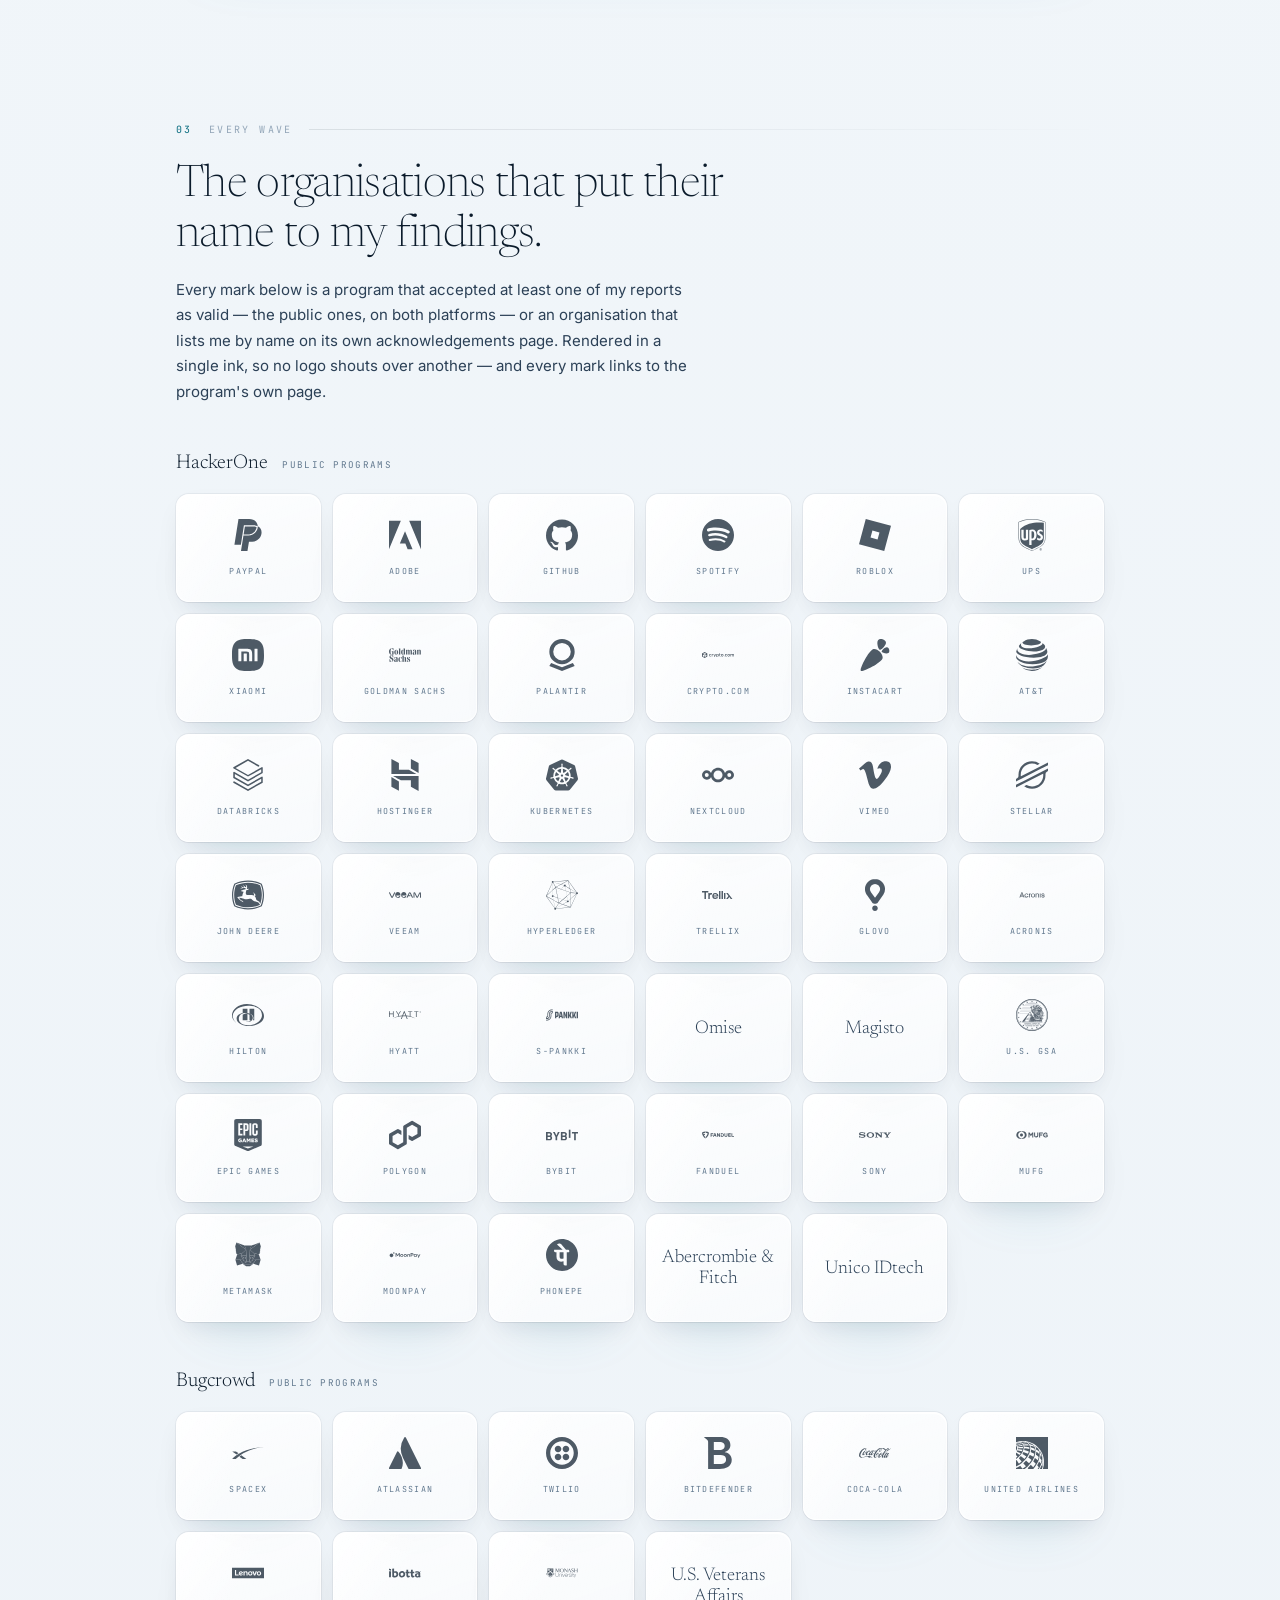
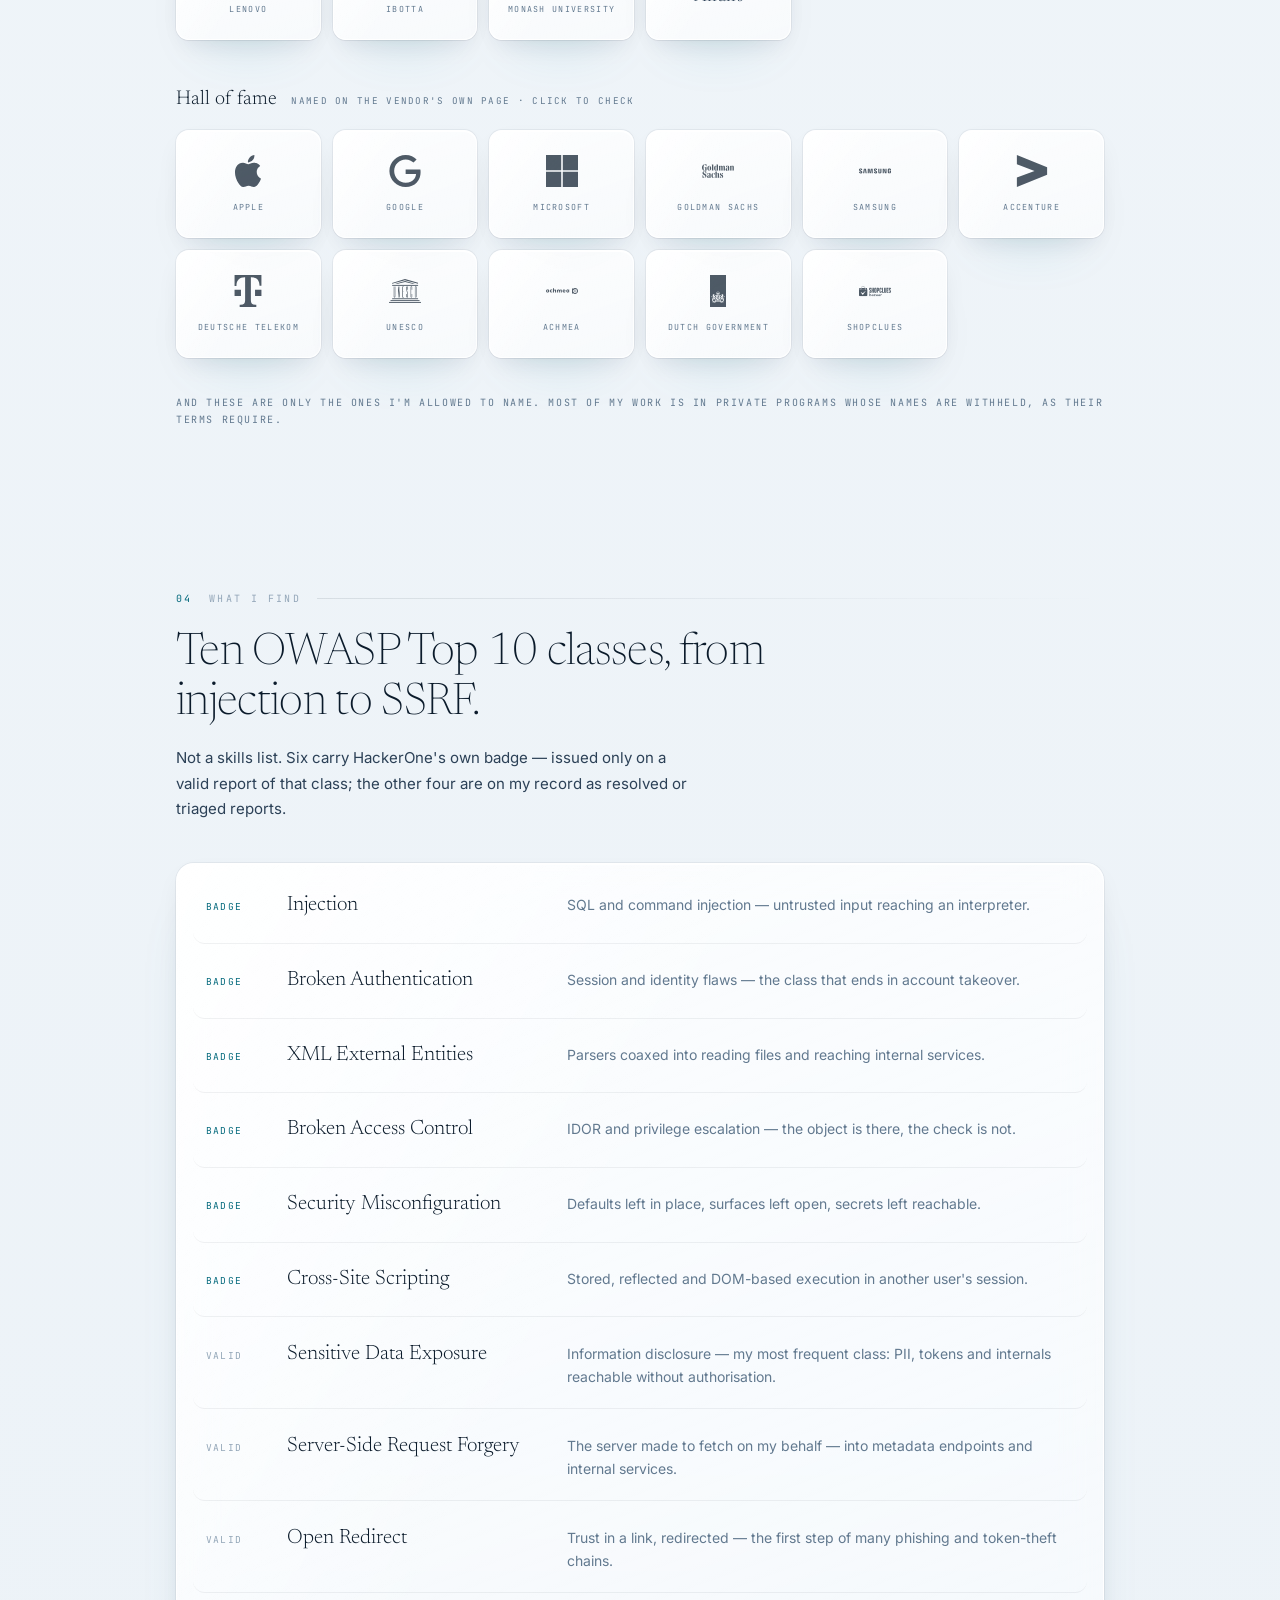
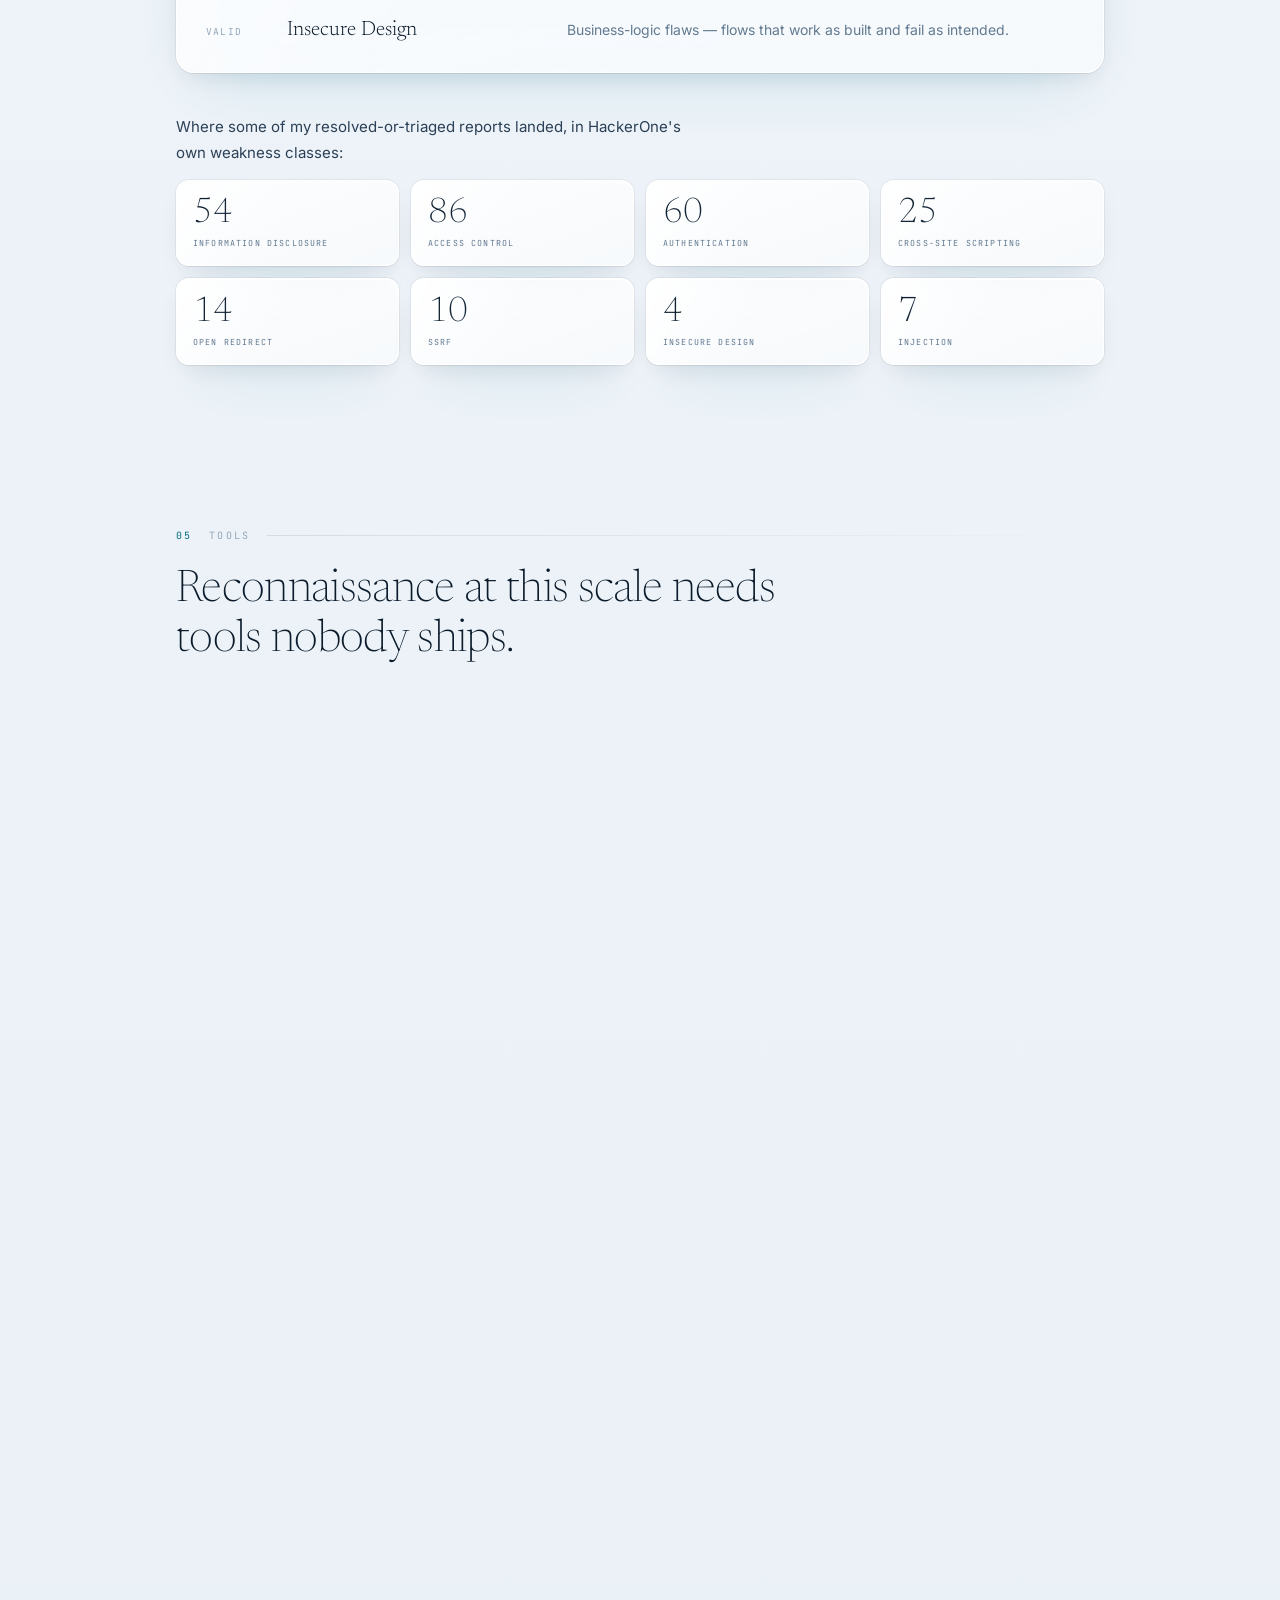
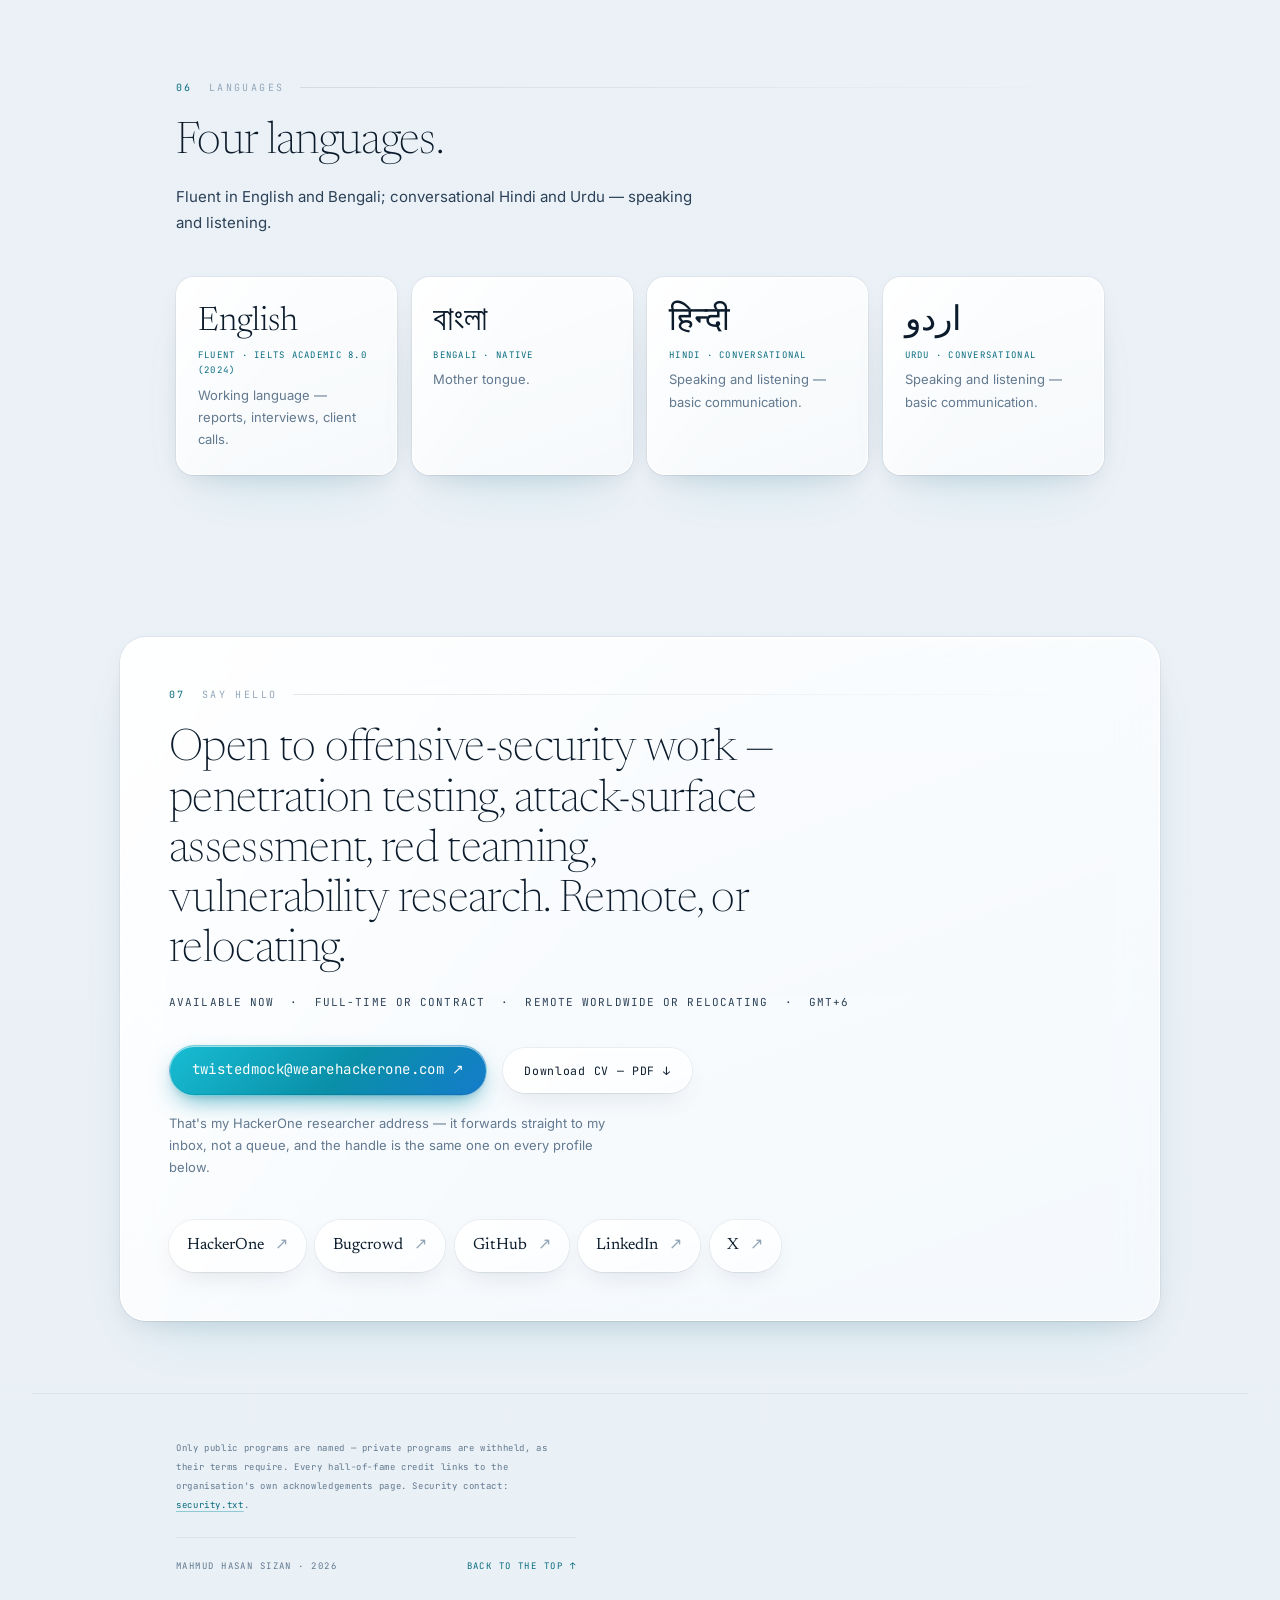
==== commit c3ee7703: "Add program logos and refresh the CV (22 Oct 2026) Inlined monochrome brand marks on the HackerOne, " ====
--- a/index.html
+++ b/index.html
@@ -144,7 +144,7 @@
     <li><a class="logo reveal" href="https://hackerone.com/xiaomi" target="_blank" rel="noopener noreferrer" title="Xiaomi — program page on HackerOne"><span class="logo__mk"><svg viewBox="0 0 24 24" role="img" aria-hidden="true"><path d="M12 0C8.016 0 4.756.255 2.493 2.516.23 4.776 0 8.033 0 12.012c0 3.98.23 7.235 2.494 9.497C4.757 23.77 8.017 24 12 24c3.983 0 7.243-.23 9.506-2.491C23.77 19.247 24 15.99 24 12.012c0-3.984-.233-7.243-2.502-9.504C19.234.252 15.978 0 12 0zM4.906 7.405h5.624c1.47 0 3.007.068 3.764.827.746.746.827 2.233.83 3.676v4.54a.15.15 0 0 1-.152.147h-1.947a.15.15 0 0 1-.152-.148V11.83c-.002-.806-.048-1.634-.464-2.051-.358-.36-1.026-.441-1.72-.458H7.158a.15.15 0 0 0-.151.147v6.98a.15.15 0 0 1-.152.148H4.906a.15.15 0 0 1-.15-.148V7.554a.15.15 0 0 1 .15-.149zm12.131 0h1.949a.15.15 0 0 1 .15.15v8.892a.15.15 0 0 1-.15.148h-1.949a.15.15 0 0 1-.151-.148V7.554a.15.15 0 0 1 .151-.149zM8.92 10.948h2.046c.083 0 .15.066.15.147v5.352a.15.15 0 0 1-.15.148H8.92a.15.15 0 0 1-.152-.148v-5.352a.15.15 0 0 1 .152-.147Z"/></svg></span><span class="logo__n">Xiaomi</span></a></li>
     <li><a class="logo reveal" href="https://hackerone.com/goldmansachs" target="_blank" rel="noopener noreferrer" title="Goldman Sachs — program page on HackerOne"><span class="logo__mk"><svg viewBox="0 0 24 24" role="img" aria-hidden="true"><path d="M1.963 9.264h1.452v2.378c-.484.098-.855.148-1.262.148C.561 11.79 0 10.878 0 9.377c0-1.614.778-2.526 2.329-2.526.196 0 .567.014 1.03.084v1.522h-.336l-.19-.582c-.183-.553-.4-.827-.744-.827-.596 0-.912.806-.912 2.315 0 1.515.126 2.23.904 2.23.106 0 .231-.014.351-.048V9.776l-.469-.323v-.189Zm1.424 6.382c0 .954-.651 1.501-1.802 1.501-.315 0-.778-.048-1.213-.119v-1.865h.337l.14.441c.315 1.017.54 1.353.94 1.353.421 0 .722-.371.722-.862 0-.399-.189-.68-.595-.898l-.702-.378c-.541-.287-.835-.736-.835-1.283 0-.828.68-1.326 1.796-1.326.252 0 .547.022 1.016.085v1.521h-.337l-.188-.581c-.19-.618-.393-.842-.764-.842-.415 0-.66.266-.66.652 0 .343.19.589.561.799l.708.399c.596.337.876.786.876 1.403Zm3.101 1.102.14.211v.106H5.556l-.05-.407c-.112.308-.407.491-.786.491-.561 0-.912-.351-.912-.926 0-.561.315-.933 1.283-1.311l.414-.161v-.525c0-.463-.085-.652-.344-.652-.21 0-.329.112-.533.623l-.231.573h-.315v-1.144c.414-.126.828-.21 1.185-.21.792 0 1.221.378 1.221 1.066v2.266Zm.405-6.824c0 1.192-.637 1.866-1.459 1.866-.82 0-1.457-.674-1.457-1.866 0-1.193.637-1.866 1.459-1.866.82 0 1.457.673 1.457 1.866Zm-1.387 6.235v-1.213l-.133.056c-.414.169-.569.547-.569 1.101 0 .414.099.652.329.652.231 0 .373-.225.373-.596Zm.357-6.235c0-1.347-.112-1.704-.427-1.704s-.428.357-.428 1.704c0 1.346.113 1.704.428 1.704s.427-.358.427-1.704Zm3.521 6.269.126.064c-.224.646-.511.89-1.066.89-.904 0-1.409-.679-1.409-1.865 0-1.185.589-1.866 1.55-1.866.258 0 .603.042.897.16v1.193h-.329l-.132-.449c-.176-.596-.273-.75-.449-.75-.281 0-.505.365-.505 1.754 0 1.114.168 1.521.595 1.521.287.001.532-.181.722-.652Zm-.779-4.488H7.342v-.104l.141-.211V7.476l-.141-.21V7.16l1.123-.084v4.313l.14.211v.105Zm1.726.085c-.772 0-1.235-.702-1.235-1.901 0-1.192.483-1.83 1.227-1.83.379 0 .589.147.68.441V7.476l-.141-.21V7.16l1.123-.084v4.313l.14.211v.104h-.996l-.077-.533c-.111.457-.321.619-.721.619Zm2.461 4.958.14.211v.106H11.67v-.106l.14-.211v-2.525c0-.301-.091-.483-.309-.483-.26 0-.449.218-.449.645v2.363l.141.211v.106H9.93v-.106l.14-.211v-3.914l-.14-.21v-.105l1.122-.084v1.451c.127-.301.414-.469.82-.469.576 0 .919.365.919 1.073v2.258H13.616Zm-2.664-6.846c0 1.263.112 1.648.421 1.648.385 0 .455-.554.455-1.662 0-1.073-.077-1.606-.449-1.606-.315 0-.427.379-.427 1.62Zm7.041 1.487.14.211v.104h-1.262V11.6l.14-.211V8.787c0-.252-.084-.407-.281-.407-.244 0-.441.219-.441.638v2.371l.14.211v.104h-1.262V11.6l.14-.211V8.787c0-.252-.084-.407-.28-.407-.245 0-.442.219-.442.638v2.371l.141.211v.104h-1.263V11.6l.14-.211V8.535l-.14-.169v-.104l1.01-.12h.084l.028.393c.119-.309.414-.477.814-.477.427 0 .708.21.834.589.105-.365.435-.589.856-.589.553 0 .904.365.904 1.072v2.259Zm-1.311 4.644c0 .609-.393 1.114-1.339 1.114-.245 0-.575-.028-1.087-.119v-1.304h.287l.091.281c.224.715.441.982.785.982.323 0 .533-.232.533-.59 0-.294-.147-.497-.497-.687l-.603-.323c-.385-.21-.596-.539-.596-.946 0-.638.499-1.024 1.325-1.024.239 0 .547.034.884.105v1.024h-.287l-.148-.373c-.168-.449-.329-.595-.595-.595-.287 0-.456.168-.456.449 0 .238.141.399.484.595l.595.337c.406.232.624.561.624 1.074Zm4.538-4.644.14.211v.104h-1.073l-.048-.407c-.112.309-.407.491-.786.491-.561 0-.911-.35-.911-.926 0-.561.315-.932 1.283-1.311l.413-.16v-.526c0-.463-.084-.652-.343-.652-.211 0-.329.113-.533.624l-.231.575h-.317V8.27c.415-.127.828-.211 1.185-.211.792 0 1.221.379 1.221 1.066v2.264Zm-.982-.589V9.587l-.133.056c-.413.168-.567.547-.567 1.101 0 .414.098.653.329.653.23 0 .371-.225.371-.597Zm4.586.8v.104h-1.263V11.6l.141-.211V8.864c0-.302-.091-.484-.309-.484-.26 0-.449.219-.449.646v2.363l.14.211v.104h-1.262V11.6l.14-.211V8.535l-.14-.169v-.104l1.01-.12h.084l.028.393c.119-.309.407-.477.82-.477.575 0 .918.365.918 1.072v2.259L24 11.6Z"/></svg></span><span class="logo__n">Goldman Sachs</span></a></li>
     <li><a class="logo reveal" href="https://hackerone.com/palantir_public" target="_blank" rel="noopener noreferrer" title="Palantir — program page on HackerOne"><span class="logo__mk"><svg viewBox="0 0 24 24" role="img" aria-hidden="true"><path d="M20.147 18L12 21.178 3.853 18 2.5 20.343 12 24l9.5-3.657L20.147 18zM12 0a9.5 9.5 0 1 0 0 19 9.5 9.5 0 0 0 0-19zm0 16.078a6.568 6.568 0 1 1 0-13.136 6.568 6.568 0 0 1 0 13.136z"/></svg></span><span class="logo__n">Palantir</span></a></li>
-    <li><a class="logo logo--word reveal" href="https://hackerone.com/crypto" target="_blank" rel="noopener noreferrer" title="Crypto.com — program page on HackerOne"><span class="logo__n">Crypto.com</span></a></li>
+    <li><a class="logo reveal" href="https://hackerone.com/crypto" target="_blank" rel="noopener noreferrer" title="Crypto.com — program page on HackerOne"><span class="logo__mk"><svg viewBox="146.42 35.61 130.54 25.06" role="img" aria-hidden="true"><path d="M161.562 55.776h-1.55l-1.84-1.7v-.87l1.91-1.82v-2.9l2.5-1.63 2.85 2.15zm-6.4-4.57.29-2.72-.94-2.44h5.53l-.92 2.44.26 2.72zm1.26 2.87-1.84 1.72h-1.57l-3.89-6.79 2.87-2.13 2.52 1.61v2.9l1.91 1.82zm-3.43-13.05h8.55l1.02 4.35h-10.57zm4.28-5.42-10.85 6.27v12.53l10.85 6.26 10.86-6.26v-12.53z"/><path d="M180.316 53.949c-2.87 0-4.98-2.24-4.98-5 0-2.77 2.13-5.07 5-5.07 1.83 0 2.96.67 3.85 1.65l-1.37 1.48c-.67-.72-1.39-1.2-2.5-1.2-1.61 0-2.78 1.4-2.78 3.09 0 1.74 1.19 3.14 2.89 3.14 1.04 0 1.8-.5 2.5-1.2l1.33 1.33c-.96 1.02-2.07 1.78-3.94 1.78m8.137 0h-2.22v-10.05h2.22v2.35c.61-1.44 1.72-2.44 3.42-2.35v2.35h-.13c-1.94 0-3.29 1.26-3.29 3.83zm15.012-10.095-4.89 12.79h-2.25l1.07-2.69-4.2-10.1h2.37l2.85 7.46 2.74-7.46zm6.527 1.936c-1.5 0-2.81 1.22-2.81 3.11s1.33 3.11 2.81 3.11c1.52 0 2.76-1.19 2.76-3.11 0-1.91-1.26-3.11-2.76-3.11m.5 8.14c-1.59 0-2.59-.81-3.26-1.7v4.42h-2.22v-12.8h2.22v1.81c.71-1 1.72-1.81 3.26-1.81 2.28 0 4.5 1.81 4.5 5.03s-2.19 5.05-4.5 5.05m9.355-7.966v4.74c0 .85.44 1.2 1.2 1.2h.87v1.98h-1.53c-1.61 0-2.76-.72-2.76-2.83v-5.09h-1.22v-1.89h1.22v-2.66h2.22v2.66h2.07v1.89zm9.051-.174c-1.78 0-2.91 1.39-2.91 3.09 0 1.72 1.21 3.13 2.93 3.13 1.79 0 2.92-1.39 2.92-3.09.04-1.72-1.2-3.13-2.94-3.13m0 8.16c-2.94 0-5.11-2.24-5.11-5.01 0-2.78 2.2-5.06 5.15-5.06 2.96 0 5.14 2.24 5.14 5.02 0 2.74-2.18 5.05-5.18 5.05m26.347-8.16c-1.78 0-2.91 1.39-2.91 3.09 0 1.72 1.21 3.13 2.93 3.13 1.79 0 2.92-1.39 2.92-3.09.02-1.72-1.2-3.13-2.94-3.13m0 8.16c-2.94 0-5.11-2.24-5.11-5.01 0-2.78 2.2-5.06 5.15-5.06 2.96 0 5.14 2.24 5.14 5.02 0 2.74-2.2 5.05-5.18 5.05m18.319-10.096c2.11 0 3.39 1.33 3.39 3.7v6.37h-2.22v-5.7c0-1.54-.71-2.35-1.95-2.35-1.2 0-2.07.85-2.07 2.4v5.68h-2.22v-5.73c0-1.5-.74-2.35-1.96-2.35s-2.06.92-2.06 2.42v5.66h-2.22v-10.08h2.22v1.65c.63-.84 1.45-1.65 2.93-1.65 1.4 0 2.35.68 2.87 1.7.81-1.05 1.83-1.72 3.29-1.72m-35.419 8.05v1.13l-.07.11-.97.54h-.13l-.96-.54-.07-.11v-1.13l.07-.11.96-.54h.13l.97.54zm6.722 2.023c-2.87-.07-4.94-2.35-4.89-5.11.04-2.77 2.21-5.03 5.11-4.96 1.83.04 2.96.74 3.83 1.74l-1.4 1.45c-.65-.71-1.37-1.23-2.48-1.26-1.61-.02-2.8 1.33-2.82 3.05-.05 1.74 1.13 3.15 2.82 3.18 1.05.02 1.83-.46 2.53-1.16l1.3 1.35c-.98 1.02-2.11 1.76-4 1.72"/></svg></span><span class="logo__n">Crypto.com</span></a></li>
     <li><a class="logo reveal" href="https://hackerone.com/instacart" target="_blank" rel="noopener noreferrer" title="Instacart — program page on HackerOne"><span class="logo__mk"><svg viewBox="0 0 24 24" role="img" aria-hidden="true"><path d="M15.629 9.619c1.421 1.429 2.58 3.766 1.917 5.152-1.778 3.715-15.04 10.226-16.169 9.1C.252 22.746 6.768 9.476 10.481 7.697c1.388-.66 3.724.51 5.152 1.92l-.005.014v-.012zm7.028-1.566c-.231-.855-.821-1.717-1.7-1.82-1.61-.186-4.151 2.663-3.971 3.339.181.69 3.766 1.875 5.1.915.691-.494.781-1.56.556-2.414l.015-.02zM17.666.158c1.198.324 2.407 1.148 2.551 2.382.261 2.259-3.732 5.819-4.68 5.564-.948-.251-2.618-5.284-1.269-7.162.695-.972 2.201-1.106 3.399-.788v.004h-.001z"/></svg></span><span class="logo__n">Instacart</span></a></li>
     <li><a class="logo reveal" href="https://hackerone.com/att" target="_blank" rel="noopener noreferrer" title="AT&amp;T — program page on HackerOne"><span class="logo__mk"><svg viewBox="0 0 24 24" role="img" aria-hidden="true"><path d="M4.584 21.438a12.077 12.077 0 0 0 7.349 2.495 12 12 0 0 0 7.887-2.967c-.944.607-3.64 2.023-7.887 2.023-3.708 0-6.068-.81-7.349-1.55m8.158.606c2.966 0 6.202-.809 8.09-2.427.539-.405 1.01-1.011 1.483-1.753.27-.472.539-1.011.741-1.483-1.82 2.63-7.011 4.315-12.404 4.315-3.776 0-7.888-1.214-9.506-3.573 1.483 3.236 6 4.92 11.596 4.92m-3.236-5.257C3.37 16.787.472 13.955 0 12c0 .674.067 1.483.202 2.09.068.27.27.674.607 1.079 1.483 1.55 5.191 3.707 11.595 3.707 8.697 0 10.72-2.898 11.124-3.842.27-.674.472-1.888.472-2.967v-.674c-.607 2.292-8.022 5.394-14.494 5.394m-8.427-9.91C.742 7.55.337 8.763.202 9.37c-.067.27 0 .404.068.607.741 1.55 4.45 4.044 13.078 4.044 5.259 0 9.371-1.28 10.045-3.64.135-.404.135-.876 0-1.483-.202-.674-.472-1.483-.809-2.09.068 3.101-8.562 5.124-12.944 5.124-4.719 0-8.696-1.888-8.696-4.248.067-.337.135-.606.135-.809M19.82 3.034c.068.067.068.135.068.27 0 1.348-4.045 3.64-10.517 3.64-4.787 0-5.663-1.753-5.663-2.9 0-.404.135-.808.472-1.213-.607.607-1.146 1.147-1.686 1.82-.202.27-.337.54-.337.675 0 2.36 5.865 3.977 11.259 3.977 5.797 0 8.427-1.887 8.427-3.573 0-.606-.203-.943-.81-1.618a17.301 17.301 0 0 0-1.213-1.078m-1.753-1.281A11.794 11.794 0 0 0 11.933.067C9.64.067 7.55.674 5.73 1.82c-.539.27-.876.54-.876.877 0 1.01 2.36 2.09 6.54 2.09 4.112 0 7.348-1.214 7.348-2.36.067-.202-.203-.405-.675-.674"/></svg></span><span class="logo__n">AT&amp;T</span></a></li>
     <li><a class="logo reveal" href="https://hackerone.com/databricks" target="_blank" rel="noopener noreferrer" title="Databricks — program page on HackerOne"><span class="logo__mk"><svg viewBox="0 0 24 24" role="img" aria-hidden="true"><path d="M.95 14.184L12 20.403l9.919-5.55v2.21L12 22.662l-10.484-5.96-.565.308v.77L12 24l11.05-6.218v-4.317l-.515-.309L12 19.118l-9.867-5.653v-2.21L12 16.805l11.05-6.218V6.32l-.515-.308L12 11.974 2.647 6.681 12 1.388l7.76 4.368.668-.411v-.566L12 0 .95 6.27v.72L12 13.207l9.919-5.55v2.26L12 15.52 1.516 9.56l-.565.308Z"/></svg></span><span class="logo__n">Databricks</span></a></li>
@@ -156,24 +156,24 @@
     <li><a class="logo reveal" href="https://hackerone.com/john-deere" target="_blank" rel="noopener noreferrer" title="John Deere — program page on HackerOne"><span class="logo__mk"><svg viewBox="0 0 24 24" role="img" aria-hidden="true"><path d="M11.9985 1.1609c-3.457.0002-6.9828.7454-10.2957 2.3475C.5331 6.3093 0 9.1929 0 12.0069c0 2.806.5258 5.6572 1.6956 8.4841 3.3292 1.61 6.8415 2.3481 10.3041 2.3481 3.4644 0 6.9774-.738 10.3029-2.348C23.4723 17.6637 24 14.8127 24 12.0068c0-2.814-.5345-5.6976-1.7034-8.4985-3.3123-1.602-6.8372-2.3473-10.2969-2.3475h-.0006zm0 .916c3.4185 0 6.6966.7568 9.5728 2.1054.9712 2.4297 1.5026 5.0671 1.5026 7.8246 0 2.7508-.5279 5.3856-1.496 7.8096-2.8779 1.3506-6.1578 2.1073-9.5794 2.1073-3.4197 0-6.6996-.7567-9.5775-2.1073-.967-2.424-1.4967-5.0586-1.4967-7.8096 0-2.7574.5304-5.3947 1.502-7.8246 2.8783-1.3487 6.155-2.1055 9.5722-2.1055zm-.0006.687c-3.1279 0-6.2393.6677-9.0219 1.9239-.8997 2.3398-1.3586 4.7996-1.3586 7.319 0 2.5135.4581 4.968 1.3532 7.3066 2.783 1.258 5.8979 1.9227 9.0273 1.9227 3.131 0 6.2453-.6647 9.0279-1.9227l.0041-.003-.0006-.0006c-.6049-.9957-1.4173-1.7997-1.4261-1.8073-.01-.005-.1691-.0544-.1691-.0544-1.7246-.53-2.8551-.9283-3.3548-1.1872-.6876-.3571-1.41-1.2241-1.4895-1.3216-.8061-.0608-1.4729-.0478-2.1145.0299l-.4087.0531c-.7793.1006-1.584.2073-2.3726.0807-.525-.086-1.0346-.2537-1.5749-.4296-.8324-.2726-1.685-.5524-2.6594-.5509H5.421l.0167.0347c.2214.4306 1.0958 1.7369 2.191 2.096.2416.058.4165.1223.4923.1816 0 .0026.4192.8556.5335 1.0862-.6814-.3094-2.789-1.3813-4.4894-3.4504v-.003c0-.0276-.044-.43-.0532-.518 1.0126-.3778 3.2927-.597 3.5496-.6214l.0186-.0018.0083-.0203c.1361-1.1996.4201-2.1597.9524-3.2109.0153-.0317.0245-.0608.0245-.086a.1175.1175 0 0 0-.0132-.052c-.0298-.0566-.1026-.0675-.1057-.0675L6.9946 9.219a222.297 222.297 0 0 0-.1678-.5126c1.1184-.416 2.4974-.8055 3.2867-.9769.1334-.213.1708-.3286.1708-.4678 0-.1181-.0569-.219-.1708-.2963-.5595-.3794-2.3215-.1508-4.104.533-.004-.0073-.0037-.0092-.009-.0168.3701-.2769 1.0317-.688 1.5223-.916l.0191-.0107-.006-.0185c-.133-.4509-1.0038-.796-1.1017-.8311.002-.0153.0039-.0252.0054-.037.8852-.0605 1.4727.3536 1.652.6488l.009.0143.0173-.0053c.1136-.0367.5135-.1639.9464-.2151l.0257-.0012-.0072-.0263c-.1422-.7583-.8658-1.2647-1.1125-1.4172.007-.0123.0093-.017.0162-.0257.8546.0661 1.6439.8023 1.8217 1.4244l.0047.0167.018.0018c.2294.008.5074.0332.6936.0645l.0192.0036.0071-.0161a1.3133 1.3133 0 0 0 .1034-.5174c0-.5602-.3164-1.1606-.7056-1.5403.0076-.0107.011-.0207.0209-.0299 1.1227.426 1.4082 1.2351 1.4082 1.9884 0 .5273-.1398 1.0297-.23 1.3497l-.0376.1326 1.7649-.2133c-.1682.213-.5309.5922-1.2547.9918 0-.0038-.7462-.095-.7462-.095l-.0192-.003-.0065.0192c-.0501.154-.487 1.5335-.4894 2.5476 0 .376.1068.6676.3167.8687.374.3599.9933.3801 1.4262.3633 1.8404-.0673 3.2765.0457 4.2731.3406l.0592.0161.009-.0137c.0619-.0953.1105-.272.1105-.5061 0-.4443-.1781-1.1067-.7762-1.8558.0065-.0053.0067-.0092.0144-.0149.099.0547 1.7136.9716 1.9292 2.3558-.0378.0146-.7737.315-.7737.315l.0239.0238c.6822.7143.9176 1.5776 1.1065 2.2686.1503.5476.3298.897.5676 1.1024.2757.2378 1.32.7366 1.6335.883.2607.3705.7092 1.0643 1.0343 1.6019a20.315 20.315 0 0 0 1.067-6.5077c0-2.5195-.46-4.9795-1.3586-7.3191-2.7818-1.2561-5.896-1.9239-9.0237-1.9239Z"/></svg></span><span class="logo__n">John Deere</span></a></li>
     <li><a class="logo reveal" href="https://hackerone.com/veeam" target="_blank" rel="noopener noreferrer" title="Veeam — program page on HackerOne"><span class="logo__mk"><svg viewBox="0 0 24 24" role="img" aria-hidden="true"><path d="M6.63 9.842c-1.104 0-2 .945-2 2.101v.108c0 1.322.846 2.038 1.974 2.1.051.007.108.007.16.007.435 0 .794-.115 1.195-.361.04-.023.201-.132.361-.338.132-.166.138-.411 0-.543-.2-.189-.412-.086-.595.074-.292.246-.516.442-1.1.442-.55 0-1.064-.316-1.19-.94 0-.023.01-.045.034-.045H8.16a.473.473 0 0 0 .47-.504c0-1.156-.894-2.1-1.999-2.1zm4.466 0c-1.1 0-1.996.945-1.996 2.101v.108c0 1.322.846 2.038 1.974 2.1.052.007.11.007.16.007.435 0 .795-.115 1.196-.361.04-.023.2-.132.361-.338.132-.166.137-.411 0-.543-.2-.189-.413-.086-.596.074-.292.246-.515.442-1.1.442-.549 0-1.063-.316-1.189-.94-.006-.023.01-.045.028-.045h2.691a.473.473 0 0 0 .47-.504c-.007-1.156-.9-2.1-1.999-2.1zm-6.89.04a.4.4 0 0 0-.344.223l-1.42 3.063c-.034.063-.062.11-.136.11-.075 0-.105-.047-.14-.11l-1.42-3.057a.38.38 0 0 0-.53-.177.428.428 0 0 0-.172.56l1.39 2.828.16.32a.8.8 0 0 0 .712.46.791.791 0 0 0 .709-.46l.16-.32 1.385-2.834a.423.423 0 0 0-.166-.56.376.376 0 0 0-.188-.045zm11.362 0a.762.762 0 0 0-.504.188.808.808 0 0 0-.207.27l-1.59 3.137c0 .005-.007.006-.007.01v.007a.434.434 0 0 0 .03.442c0 .005.005.006.005.01 0 .007.006.005.006.01a.372.372 0 0 0 .516.077s.005 0 .005-.006a.083.083 0 0 0 .024-.017l.015-.018.006-.006a.485.485 0 0 0 .076-.103l.057-.125.332-.7c.006-.017.028-.027.045-.027h1.484c.195 0 .354-.167.354-.379 0-.206-.159-.377-.354-.377h-1.099a.033.033 0 0 1-.03-.046l.08-.172.602-1.207v-.006s0-.006.006-.006c.011-.023.04-.108.098-.125.034-.012.063-.012.086 0 .063.017.084.091.113.148l1.455 3.022a.393.393 0 0 0 .48.195s.006 0 .006-.006l.035-.017c.006 0 .007-.006.012-.006 0 0 .006 0 .006-.006.006 0 .006-.006.012-.006s.01-.004.01-.01c.006 0 .006-.006.011-.006.006-.006.012-.012.018-.012l.017-.017.006-.006a.408.408 0 0 0 .092-.498l-1.598-3.154a.79.79 0 0 0-.709-.45zm3.508 0c-.39 0-.709.332-.709.778v3.018c0 .183.104.354.264.406.263.086.486-.143.486-.412l-.058-2.938a.03.03 0 0 1 .052-.017l1.442 2.93c.137.28.367.449.625.449.257 0 .49-.167.623-.448l1.449-2.935c.01-.029.05-.019.05.016l-.056 2.955c0 .234.177.423.389.412.206-.006.367-.207.367-.43V10.66c.01-.452-.31-.77-.7-.777a.684.684 0 0 0-.61.394c-.361.739-1.426 2.93-1.426 2.936-.006.01-.03.064-.075.064-.04 0-.068-.047-.074-.064-.35-.727-1.047-2.164-1.408-2.908-.143-.287-.38-.422-.63-.422z"/></svg></span><span class="logo__n">Veeam</span></a></li>
     <li><a class="logo reveal" href="https://hackerone.com/hyperledger" target="_blank" rel="noopener noreferrer" title="Hyperledger — program page on HackerOne"><span class="logo__mk"><svg viewBox="0 0 24 24" role="img" aria-hidden="true"><path d="M16.593 1.008L5.725 2.067a.671.671 0 0 0-.688-.585.72.72 0 0 0-.71.71c0 .256.14.455.326.58L.106 12.636l-.047.044c-.06.06-.059.06-.059.12 0 0 0 .058.059.058l6.338 8.974a.716.716 0 0 0-.175.449c0 .415.355.71.71.71a.68.68 0 0 0 .705-.666l10.66-1.04.132.048a.226.226 0 0 0 .052-.065c.037-.004.068-.014.068-.054l4.55-9.876c.062.018.125.039.19.039.356 0 .711-.355.711-.71a.72.72 0 0 0-.71-.713.693.693 0 0 0-.263.054L16.71 1.067c-.06-.06-.06-.06-.118-.06zm-.522.28l-4.952 2.711-5.434-1.598a.962.962 0 0 0 .045-.15zm.404.016l1.36 5.907-3.115-1.933a.944.944 0 0 0 .154-.36.72.72 0 0 0-.71-.71.71.71 0 0 0-.667.49l-2.07-.608zm.272.244l6.062 8.607c-.03.028-.052.06-.076.093l-4.676-2.9zm-11.094.944l5.339 1.577-3.644 1.995-1.876-3.339a.802.802 0 0 0 .18-.233zm-.38.363L7.118 6.14l.012.059-2.093 1.917V2.903a.625.625 0 0 0 .236-.048zm-.43.01c.044.014.09.023.135.027v5.28L.561 12.22zm6.456 1.295l2.176.643c-.008.039-.024.076-.024.115 0 .166.067.304.158.42l-2.53 2.188-3.564-1.278zm2.339 1.22a.72.72 0 0 0 .525.25c.022 0 .043-.005.065-.008l.625 3.257-3.723-1.334zm.999.018l3.245 2.017.64 2.779-3.598-1.29-.62-3.295a.71.71 0 0 0 .333-.211zM7.407 6.4l3.527 1.251-2.803 2.424zm-.22.088l.748 3.756-2.38 2.056a.705.705 0 0 0-.518-.211V8.457zm10.916 1.065l4.545 2.826c-.015.033-.022.066-.032.1l-3.917-.285zm-7.118.117l3.902 1.384.707 3.69-3.077 2.64-3.584-1.238-.793-4.023zm-6.007.84v3.585a.72.72 0 0 0-.652.705.72.72 0 0 0 .711.711c.03 0 .056-.013.085-.017l.407 2.147-5.174-2.9zm9.98.568l3.471 1.233-2.79 2.394zm-7.014 1.214l.752 3.772-3.015-1.041a.955.955 0 0 0 .067-.223.708.708 0 0 0-.17-.466zm10.78.14l3.858.283a.67.67 0 0 0 .117.321l-4.068 3.644zm-.181.138l-.095 4.273-1.566 1.403a.72.72 0 0 0-.468-.186c-.05 0-.093.017-.14.025l-.576-3.068zm4.273.618c.026.024.059.037.088.057l-4.407 9.576.13-5.94zm-7.162 1.866l.582 3.038a.654.654 0 0 0-.483.412l-2.932-1.014zm-10.008.055l3.07 1.062.73 3.664-3.838-2.15-.427-2.204a.713.713 0 0 0 .465-.372zm-5.123.012l5.07 2.85 1.075 5.653c-.03.013-.054.034-.081.05zm8.43 1.132l3.482 1.202-2.775 2.382zm9.491.788l-.133 5.997-5.669-2.02 3.198-1.855a.72.72 0 0 0 .574.32.722.722 0 0 0 .712-.713.676.676 0 0 0-.162-.426zm-5.704.519l2.996 1.035c-.013.058-.032.112-.032.175 0 .11.028.21.071.301L12.5 18.967l-2.633-.937zm-7.069.456l3.786 2.13-2.213 3.493a.687.687 0 0 0-.492-.043zm3.984 2.217l2.553.903-4.706 2.723c-.025-.035-.047-.073-.08-.103zm2.697.954l5.533 1.955-10.274.957c-.011-.047-.022-.094-.042-.137Z"/></svg></span><span class="logo__n">Hyperledger</span></a></li>
-    <li><a class="logo logo--word reveal" href="https://hackerone.com/trellix" target="_blank" rel="noopener noreferrer" title="Trellix — program page on HackerOne"><span class="logo__n">Trellix</span></a></li>
+    <li><a class="logo reveal" href="https://hackerone.com/trellix" target="_blank" rel="noopener noreferrer" title="Trellix — program page on HackerOne"><span class="logo__mk"><svg viewBox="0 0 1000 250.5" role="img" aria-hidden="true"><path d="M76.75,43.61H0V0H197.47V43.61h-74v204.1H76.75Z"/><path d="M197.47,62.8h45.35V90.36q8.72-15.7,26.17-23.9T311.9,62.1v48.5q-17.1-5.94-33.14-2.27a45.92,45.92,0,0,0-26,15.7q-9.93,12-9.94,29.48v94.2H197.47Z"/><path d="M415.6,250.5a95,95,0,0,1-95.25-95.25,93.3,93.3,0,0,1,12.91-48.14,95.16,95.16,0,0,1,34.89-34.72A93.13,93.13,0,0,1,415.6,59.66,91.49,91.49,0,0,1,458,69.78a96.12,96.12,0,0,1,33.14,27.91,94.44,94.44,0,0,1,17.62,39.42A84.24,84.24,0,0,1,509.1,172H365.36A46.77,46.77,0,0,0,375,192.93,44.27,44.27,0,0,0,392.75,206a59.37,59.37,0,0,0,22.85,4.36,69.9,69.9,0,0,0,26-5.05,60,60,0,0,0,21.46-14.13L502.82,202q-11.18,22-35.94,35.24T415.6,250.5Zm49.19-113a49.21,49.21,0,0,0-9.25-18.84,48.41,48.41,0,0,0-17.09-13.78,51.94,51.94,0,0,0-23.2-5.06,53.07,53.07,0,0,0-23.38,5.06,48.17,48.17,0,0,0-17.27,13.78,49.19,49.19,0,0,0-9.24,18.84Z"/><path d="M531.69,0h45V247.71h-45Z"/><path d="M610.05,0h45V247.71h-45Z"/><path d="M686.55,62.8h45V247.71h-45Z"/><polygon points="951.24 247.66 806.74 62.8 754.55 62.8 826.77 155.19 754.55 247.66 806.74 247.66 852.88 188.59 899.05 247.66 951.24 247.66"/></svg></span><span class="logo__n">Trellix</span></a></li>
     <li><a class="logo reveal" href="https://hackerone.com/glovo" target="_blank" rel="noopener noreferrer" title="Glovo — program page on HackerOne"><span class="logo__mk"><svg viewBox="0 0 24 24" role="img" aria-hidden="true"><path d="M12.012 0C7.847 0 4.459 3.388 4.459 7.553c0 1.576.494 3.106 1.412 4.4l.211.281 3.93 5.555s.47.775 1.529.775h.941c1.036 0 1.53-.775 1.53-.775l3.93-5.555.187-.28a7.43 7.43 0 0 0 1.412-4.401C19.564 3.388 16.176 0 12.011 0Zm0 3.693a3.837 3.837 0 0 1 3.836 3.836c0 .824-.26 1.578-.73 2.237l-.212.28-2.894 4.095-2.895-4.07-.21-.305a3.848 3.848 0 0 1-.731-2.237 3.837 3.837 0 0 1 3.836-3.836zm-2.117 18.26c0 1.106.893 2.023 2.07 2.047 1.223 0 2.117-.917 2.117-2.059 0-1.14-.894-2.058-2.094-2.058-1.2 0-2.093.917-2.093 2.07z"/></svg></span><span class="logo__n">Glovo</span></a></li>
-    <li><a class="logo logo--word reveal" href="https://hackerone.com/acronis" target="_blank" rel="noopener noreferrer" title="Acronis — program page on HackerOne"><span class="logo__n">Acronis</span></a></li>
+    <li><a class="logo reveal" href="https://hackerone.com/acronis" target="_blank" rel="noopener noreferrer" title="Acronis — program page on HackerOne"><span class="logo__mk"><svg viewBox="0 0 1000 266.4" role="img" aria-hidden="true"><g><path d="M172.5,50.7h25l65.7,157.4h-24.1l-11.3-28.7h-85.4l-11.6,28.7h-24.1L172.5,50.7z M219.9,159.7l-7.4-18.1h-55.1   l-7.2,18.1H219.9z M205.3,123.1l-4.2-10.2c-6.7-16.7-12.5-30.6-16.2-41c-3.5,10.4-9.3,24.3-16,41l-4.2,10.2H205.3z M265.1,147   c0-37.7,27.8-63.4,63.7-63.4c30.8,0,54.2,17.6,59.5,47.9h-23.8c-5.3-18.7-18.1-27.1-36.1-27.1c-25.2,0-39.6,18.5-39.6,42.6   c0,25.2,15.3,42.6,39.8,42.6c17.8,0,31-9,36.1-25.2h23.8c-7.4,29.6-31,46.1-60.9,46.1C289.1,210.4,265.1,183.5,265.1,147z    M406.2,85.9h21.3l0.9,15.5c7.6-10.9,19-17.8,33.3-17.8h2.1v25.7h-3.5c-24.3,0-31,13.9-31,35.6v63.2h-23.1V85.9z M467.6,147   c0-37.5,28-63.4,64.1-63.4c37.5,0,64.1,27.3,64.1,63.4c0,36.6-27.1,63.4-64.1,63.4S467.6,183.5,467.6,147z M572.2,146.7   c0-24.1-15.7-42.4-40.5-42.4c-25.2,0-40.3,18.5-40.3,42.4c0,25.5,16.9,42.8,40.5,42.8C555.8,189.5,572.2,171.3,572.2,146.7z    M612.9,85.9h20.6l1.6,12.7c9.5-9.9,22.4-15,39.1-15c28.9,0,45.1,17.1,45.1,47.4v77.1h-23.1v-72.7c0-19.9-7.9-30.8-26.9-30.8   c-20.6,0-33.3,13.2-33.3,33.1v70.4h-23.1V85.9z M744.6,85.9h22.9v122.2h-22.9V85.9z M791.4,170.3h22.5   c2.3,14.8,14.1,21.3,31.5,21.3c14.4,0,25.2-5.6,25.2-16.9c0-7.9-3.7-11.1-9.5-13.2c-5.6-2.1-11.3-3-22.9-4.9   c-12-1.8-20.4-3.7-27.6-7.2c-11.1-5.3-15.5-15.3-15.5-26.4c0-25.9,20.4-39.6,46.5-39.6c28.5,0,47.4,13.2,48.8,39.8h-22   c-1.4-14.1-12.5-21.1-26.8-21.1c-15.3,0-24.3,7.6-24.3,18c0,6.7,3.2,10.2,9.3,12.5c6,2.3,17.1,3.5,26.6,4.9c9,1.4,17.4,3,25,7.2   c10.2,5.5,15,16.2,15,27.1c0,11.6-4.4,21.8-12.7,28.5c-8.8,7.2-20.4,10-35.2,10C815.5,210.4,793.7,199.3,791.4,170.3z"/></g></svg></span><span class="logo__n">Acronis</span></a></li>
     <li><a class="logo reveal" href="https://hackerone.com/hilton" target="_blank" rel="noopener noreferrer" title="Hilton — program page on HackerOne"><span class="logo__mk"><svg viewBox="0 0 24 24" role="img" aria-hidden="true"><path d="M11.1968 3.6956C4.749 3.6956 0 7.8018 0 12.1897c0 2.2672 1.2753 4.1769 2.8798 5.5006l.122-.083C1.7288 16.5531.5798 14.9.5798 12.6365.9163 7.836 6.8255 5.1298 12.0763 5.1298c3.7177 0 10.3932.8607 10.3932 7.0862 0 3.2484-3.4645 7.4727-10.7367 7.4727-3.7243 0-6.618-1.9984-6.618-4.87 0-2.4873 1.943-4.2578 4.8414-4.2578.7985 0 1.5469.1868 2.1176.3423-1.2086-.218-3.085.093-4.0559.8572v4.2045h3.5612v-4.7796a4.3988 4.3988 0 0 1 1.5513.5977v4.182h.9277c-.7295.8196-2.0877 1.3186-3.2642 1.135v.176c3.3839.2666 4.8157-1.341 4.8157-3.1501 0-2.1283-1.9933-3.3782-4.0305-3.634V7.3488H8.0178v3.1805c-2.3045.465-4.5605 1.8371-4.5605 4.1097 0 3.4981 4.88 5.6654 9.1253 5.6654C19.035 20.3044 24 17.1786 24 12.7934c0-5.3088-7.1681-9.0978-12.8032-9.0978m4.9079 10.5528c0-1.5458-1.0548-2.7842-2.9744-3.3821V7.3488h3.5568v8.6161H15.575c.391-.552.5297-1.1783.5297-1.7165"/></svg></span><span class="logo__n">Hilton</span></a></li>
-    <li><a class="logo logo--word reveal" href="https://hackerone.com/hyatt" target="_blank" rel="noopener noreferrer" title="Hyatt — program page on HackerOne"><span class="logo__n">Hyatt</span></a></li>
-    <li><a class="logo logo--word reveal" href="https://hackerone.com/s-pankki" target="_blank" rel="noopener noreferrer" title="S-Pankki — program page on HackerOne"><span class="logo__n">S-Pankki</span></a></li>
+    <li><a class="logo reveal" href="https://hackerone.com/hyatt" target="_blank" rel="noopener noreferrer" title="Hyatt — program page on HackerOne"><span class="logo__mk"><svg viewBox="0 0 534.02679 129.40338" role="img" aria-hidden="true"><defs><clipPath id="clipPath863"><path d="M 18,591.75 H 204 V 774 H 18 Z"/></clipPath><clipPath id="clipPath881"><path d="M 408,18 H 594 V 391.5 H 408 Z"/></clipPath><clipPath id="clipPath895"><path d="M 18,400.5 H 204 V 582.75 H 18 Z"/></clipPath><clipPath id="clipPath909"><path d="M 18,18 H 399 V 391.5 H 18 Z"/></clipPath><clipPath id="clipPath923"><path d="M 213,591.75 H 594 V 774 H 213 Z"/></clipPath></defs><g transform="matrix(1.3333333,0,0,-1.3333333,-109.09521,901.87904)"><g transform="matrix(3.2538484,0,0,3.2538484,-95.035661,-1594.7694)"><g clip-path="url(#clipPath863)"><g transform="translate(117.7602,681.1927)"><path d="M 0,0 -4.67,11.742 -9.313,0.078 c 1.208,0.038 2.43,0.06 3.679,0.06 C -3.706,0.138 -1.83,0.091 0,0 M 38.758,-11.905 C 28.75,-7.553 17.495,-4.33 4.27,-3.242 l 4.027,-9.78 H 5.18 l -3.975,9.991 c -2.221,0.123 -4.499,0.192 -6.834,0.192 -1.656,0 -3.282,-0.034 -4.882,-0.099 l -4.013,-10.084 h -3.119 l 4.083,9.922 c -14.028,-0.92 -25.975,-4.244 -36.469,-8.802 v 0.616 c 7.004,3.909 13.93,6.827 21.407,8.733 V 3.45 l -8.421,12.927 h 3.129 l 6.682,-10.741 6.685,10.741 h 3.125 L -25.841,3.45 -25.843,-1.895 c 4.279,0.929 8.752,1.543 13.535,1.834 l 6.94,16.866 h 1.391 l 6.995,-17 c 4.695,-0.375 9.096,-1.066 13.315,-2.077 v 16.4 h -6.88 v 2.249 H 26.059 V 14.128 H 19.182 V -3.011 c 6.784,-1.895 13.149,-4.651 19.576,-8.281 z M 49.884,16.377 H 33.28 v -2.249 h 6.879 v -20.27 h 2.847 v 20.27 h 6.878 z M -45.435,-6.142 -48.282,-6.145 V 4.967 H -60.56 V -6.142 h -2.847 v 22.519 h 2.847 V 7.214 h 12.278 v 9.163 h 2.847 z"/></g><g transform="translate(175.1554,695.8162)"><path d="m 0,0 c -0.136,0.08 -0.356,0.119 -0.658,0.119 h -0.464 v -1.127 h 0.491 c 0.233,0 0.403,0.025 0.52,0.07 C 0.1,-0.849 0.21,-0.689 0.21,-0.453 0.21,-0.228 0.138,-0.078 0,0 m -0.586,0.487 c 0.381,0 0.663,-0.037 0.844,-0.109 0.319,-0.134 0.478,-0.398 0.478,-0.786 0,-0.275 -0.1,-0.48 -0.3,-0.612 C 0.328,-1.089 0.182,-1.136 -0.013,-1.167 0.234,-1.205 0.408,-1.306 0.522,-1.47 0.63,-1.634 0.687,-1.795 0.687,-1.952 v -0.225 c 0,-0.073 0.003,-0.15 0.008,-0.229 C 0.7,-2.488 0.708,-2.541 0.722,-2.57 L 0.741,-2.608 H 0.234 c -0.003,0.011 -0.006,0.02 -0.009,0.03 -0.003,0.011 -0.003,0.025 -0.006,0.037 l -0.013,0.1 v 0.246 c 0,0.356 -0.101,0.592 -0.293,0.707 -0.118,0.065 -0.316,0.1 -0.607,0.1 h -0.428 v -1.22 H -1.67 v 3.095 z m -1.658,0.16 c -0.473,-0.475 -0.707,-1.049 -0.707,-1.719 0,-0.675 0.233,-1.251 0.703,-1.727 0.471,-0.478 1.042,-0.714 1.715,-0.714 0.672,0 1.244,0.236 1.718,0.714 0.469,0.476 0.705,1.052 0.705,1.727 0,0.67 -0.236,1.244 -0.705,1.719 C 0.708,1.12 0.136,1.358 -0.533,1.358 -1.202,1.358 -1.77,1.12 -2.244,0.647 m 3.705,-3.714 c -0.548,-0.555 -1.212,-0.831 -1.994,-0.831 -0.781,0 -1.445,0.276 -1.995,0.831 -0.544,0.553 -0.816,1.217 -0.816,1.998 0,0.775 0.275,1.439 0.826,1.989 0.548,0.549 1.21,0.824 1.985,0.824 0.782,0 1.446,-0.275 1.994,-0.824 0.553,-0.545 0.828,-1.211 0.828,-1.989 0,-0.778 -0.275,-1.444 -0.828,-1.998"/></g></g></g></g></svg></span><span class="logo__n">Hyatt</span></a></li>
+    <li><a class="logo reveal" href="https://hackerone.com/s-pankki" target="_blank" rel="noopener noreferrer" title="S-Pankki — program page on HackerOne"><span class="logo__mk"><svg viewBox="0 0 800.00003 279.90755" role="img" aria-hidden="true"><defs><clipPath id="clipPath3407"><path d="m 0,746.502 1671.23,0 L 1671.23,0 0,0 0,746.502 Z"/></clipPath></defs><g transform="translate(27.952761,-386.22732)"><g transform="matrix(0.56243832,0,0,-0.56243832,-97.929537,736.11154)"><g><g clip-path="url(#clipPath3407)"><g transform="translate(624.0966,350.0558)"><path d="m 0,0 c 3.585,4.414 5.384,10.771 5.384,19.054 l 0,69.996 c 0,16.566 -6.769,24.849 -20.294,24.849 l -25.264,0 0,-120.524 24.849,0 C -8.698,-6.625 -3.592,-4.42 0,0 m -6.627,168.155 c 22.366,0 39.618,-6.699 51.772,-20.086 12.147,-13.396 18.223,-31.549 18.223,-54.466 l 0,-76.207 c 0,-23.749 -6.005,-42.731 -18.016,-56.947 -12.012,-14.224 -29.478,-21.33 -52.394,-21.33 l -33.132,0 0,-60.884 -58.399,0 0,289.92 91.946,0 z"/></g><g transform="translate(783.728,458.5704)"><path d="m 0,0 -0.828,0 -21.122,-119.696 42.658,0 L 0,0 Z m 40.176,59.641 58.812,-289.92 -58.812,0 -10.356,58.811 -60.468,0 -10.354,-58.811 -57.984,0 59.64,289.92 79.522,0 z"/></g><g transform="translate(958.9199,518.2111)"><path d="m 0,0 55.914,-170.639 0.411,0 L 55.914,0 l 55.499,0 0,-289.92 -55.499,0 -59.641,176.438 -0.415,0 0.415,-176.438 -55.5,0 0,289.92 L 0,0 Z"/></g><g transform="translate(1157.0605,518.2111)"><path d="M 0,0 0,-168.566 4.142,-156.142 57.157,0 l 59.227,0 -51.773,-149.102 54.256,-140.818 -59.226,0 -36.446,96.086 L 0,-247.675 l 0,-42.245 -56.739,0 0,289.92 L 0,0 Z"/></g><g transform="translate(1349.6514,518.2111)"><path d="M 0,0 0,-168.566 4.142,-156.142 57.157,0 l 59.226,0 -51.772,-149.102 54.256,-140.818 -59.226,0 -36.447,96.086 L 0,-247.675 l 0,-42.245 -56.739,0 0,289.92 L 0,0 Z"/></g><path d="m 1546.795,228.291 -60.884,0 0,289.92 60.884,0 0,-289.92 z"/><g transform="translate(267.6108,541.2706)"><path d="m 0,0 c 33.679,33.66 77.133,48.408 123.267,48.408 l 34.123,0 0,32.406 -34.299,0 C 68.3,80.814 16.824,62.707 -22.929,22.953 -62.928,-17.046 -80.792,-68.194 -80.792,-124.033 L -80.8,-207.8 c 0,-3.059 -0.238,-6.953 -0.726,-9.587 -1.159,-6.255 -3.734,-11.356 -7.922,-15.534 -3.751,-3.74 -8.331,-5.896 -11.786,-7.146 -2.987,-1.081 -6.808,-1.901 -10.901,-2.512 -9.058,-1.354 -31.059,-1.847 -31.059,-1.847 l 0,-100.514 29.803,0 c 37.96,0 72.839,11.549 98.926,37.592 26.088,26.048 37.54,59.397 37.54,95.341 l 0.008,87.975 c 0,27.102 8.602,52.54 28.506,72.386 20.014,19.951 45.423,28.586 72.072,28.586 l 4.658,0 -10e-4,-38.635 c -9.11,-0.609 -15.476,-1.47 -23.762,-4.09 -8.744,-2.765 -17.049,-7.347 -24.305,-14.552 -12.176,-12.095 -17.216,-27.645 -17.216,-43.695 l -0.008,-87.975 c 0,-46.996 -15.014,-90.233 -48.831,-124.032 -33.679,-33.66 -77.134,-48.408 -123.266,-48.408 l -34.124,0 0,-32.407 34.299,0 c 54.791,0 106.267,18.108 146.02,57.862 39.999,39.999 57.863,91.147 57.863,146.985 l 0.009,83.768 c 0,3.059 0.237,6.953 0.725,9.587 1.158,6.254 3.735,11.356 7.922,15.533 3.751,3.741 8.331,5.897 11.786,7.147 2.987,1.081 6.808,1.901 10.902,2.512 9.057,1.353 31.058,1.847 31.058,1.847 l 0,100.515 -29.803,0 c -37.96,0 -72.839,-11.55 -98.926,-37.594 -26.088,-26.047 -37.539,-59.396 -37.539,-95.34 l -0.009,-87.975 c 0,-27.102 -8.602,-52.541 -28.507,-72.387 -20.013,-19.95 -45.422,-28.586 -72.071,-28.586 l -4.658,0 0.001,39.444 c 9.11,0.609 16.049,1.759 23.763,4.09 8.778,2.654 17.047,6.539 24.303,13.744 12.177,12.095 17.217,27.645 17.217,43.695 l 0.008,87.974 C -48.831,-77.036 -33.817,-33.798 0,0"/></g></g></g></g></g></svg></span><span class="logo__n">S-Pankki</span></a></li>
     <li><a class="logo logo--word reveal" href="https://hackerone.com/omise" target="_blank" rel="noopener noreferrer" title="Omise — program page on HackerOne"><span class="logo__n">Omise</span></a></li>
     <li><a class="logo logo--word reveal" href="https://hackerone.com/magisto" target="_blank" rel="noopener noreferrer" title="Magisto — program page on HackerOne"><span class="logo__n">Magisto</span></a></li>
-    <li><a class="logo logo--word reveal" href="https://hackerone.com/gsa_vdp" target="_blank" rel="noopener noreferrer" title="U.S. GSA — program page on HackerOne"><span class="logo__n">U.S. GSA</span></a></li>
+    <li><a class="logo reveal" href="https://hackerone.com/gsa_vdp" target="_blank" rel="noopener noreferrer" title="U.S. GSA — program page on HackerOne"><span class="logo__mk"><svg viewBox="0 0 113.20357 113.20321" role="img" aria-hidden="true"><defs><clipPath id="clipPath3899"><path d="M 402,54 H 738 V 395.279 H 402 Z"/></clipPath></defs><g transform="translate(-49.231555,-19.6603)"><g transform="matrix(0.35277777,0,0,-0.35277777,121.70783,32.697661)"><path d="M 0,0 3.634,-5.45 3.927,1 10.479,2.669 4.113,5.079 4.43,12.061 0.108,6.595 -5.918,8.877 -2.336,3.504 -6.395,-1.629 Z"/></g><g transform="matrix(0.35277777,0,0,-0.35277777,103.80037,31.168829)"><path d="m 0,0 5.691,3.901 5.722,-4.133 -2.253,6.51 5.597,3.837 H 7.832 L 5.683,16.324 3.521,10.115 H -2.913 L 2.229,6.401 Z"/></g><g transform="matrix(0.35277777,0,0,-0.35277777,87.922623,32.504938)"><path d="m 0,0 0.546,-6.792 3.34,5.875 6.689,-1.577 L 6.036,2.865 9.143,8.33 3.518,5.837 -0.887,11.037 -0.332,4.13 -6.299,1.486 Z"/></g><g transform="matrix(0.35277777,0,0,-0.35277777,74.057753,41.15526)"><path d="m 0,0 2.598,-6.309 1.633,6.641 6.645,0.523 -5.671,3.438 1.6,6.504 -5.218,-4.31 -5.674,3.441 2.497,-6.066 -5.336,-4.407 z"/></g><g transform="matrix(0.35277777,0,0,-0.35277777,61.720733,55.118274)"><path d="M 0,0 6.301,2.508 10.435,-2.354 9.988,3.976 16.397,6.527 9.692,8.157 9.233,14.646 5.746,9.115 -0.637,10.666 3.59,5.695 Z"/></g><g transform="matrix(0.35277777,0,0,-0.35277777,56.802763,71.076459)"><path d="m 0,0 4.991,3.975 5.766,-3.949 -2.503,6.548 5.369,4.278 -6.885,-0.313 -2.189,5.725 -1.65,-5.9 -6.787,-0.308 5.623,-3.851 z"/></g><g transform="matrix(0.35277777,0,0,-0.35277777,60.087513,84.716119)"><path d="m 0,0 2.628,6.428 -5.921,-3.824 -4.971,3.93 1.614,-6.098 -5.594,-3.613 6.662,-0.42 1.616,-6.106 2.393,5.854 6.999,-0.442 z"/></g><g transform="matrix(0.35277777,0,0,-0.35277777,65.988843,97.349195)"><path d="m 0,0 -4.681,-4.997 -5.937,2.662 3.208,-5.575 -4.37,-4.665 6.447,1.055 3.264,-5.674 0.762,6.334 7.105,1.163 -6.608,2.964 z"/></g><g transform="matrix(0.35277777,0,0,-0.35277777,76.299803,111.83139)"><path d="m 0,0 -1.839,6.78 -2.459,-6.658 -6.305,0.178 4.937,-3.878 -2.389,-6.469 5.659,3.899 5.166,-4.058 -1.742,6.417 5.244,3.612 z"/></g><g transform="matrix(0.35277777,0,0,-0.35277777,92.533473,119.26746)"><path d="m 0,0 -6.443,-2.36 -4.329,5.432 0.204,-6.942 -6.253,-2.291 6.373,-1.771 0.201,-6.793 3.929,5.647 6.716,-1.866 -4.278,5.368 z"/></g><g transform="matrix(0.35277777,0,0,-0.35277777,108.08264,121.16268)"><path d="m 0,0 -5.94,-4.237 -5.502,3.938 2.189,-6.302 -5.672,-4.045 7.099,-0.067 2.154,-6.201 2.066,6.16 6.861,-0.065 -5.55,3.973 z"/></g><g transform="matrix(0.35277777,0,0,-0.35277777,123.66377,117.67872)"><path d="m 0,0 -3.953,-5.371 -6.785,2.26 4.252,-5.701 -4.152,-5.641 6.749,2.158 L 0,-17.511 v 6.459 L 6.684,-8.915 0,-6.688 Z"/></g><g transform="matrix(0.35277777,0,0,-0.35277777,137.8108,111.20786)"><path d="m 0,0 -2.884,6.306 -1.441,-6.887 -6.518,-0.874 5.706,-3.002 -1.329,-6.35 5.014,4.412 5.762,-3.032 -2.642,5.778 5.191,4.57 z"/></g><path d="m 104.85081,32.373882 h 2.1336 v -0.505531 h -2.1336 z"/><path d="M 115.2962,32.991596 H 96.875913 v 0.505883 H 115.2962 Z"/><path d="M 91.260043,35.013365 H 120.85563 V 34.507834 H 91.260043 Z"/><path d="M 85.981083,37.315945 H 126.30287 V 36.810768 H 85.981083 Z"/><path d="M 131.24493,39.842893 H 80.646023 v 0.505177 h 50.598907 z"/><path d="m 144.49844,81.287577 h 0.11254 v -0.168275 h -0.11254 z"/><path d="m 144.21728,80.7824 h 0.0561 v -0.280811 h -0.0561 z"/><g transform="matrix(0.35277777,0,0,-0.35277777,145.78961,71.067111)"><path d="M 0,0 V -0.955 L 0.192,0.287 Z"/></g><g transform="matrix(0.35277777,0,0,-0.35277777,143.2626,76.065126)"><path d="m 0,0 -3.661,4.616 -1.751,1.751 -3.182,8.279 -7.324,11.779 -4.616,5.732 -0.638,0.636 1.434,-1.274 0.317,0.319 -1.432,2.068 0.319,0.32 0.796,-1.433 h 0.954 l 0.158,-1.274 0.957,-0.159 0.796,-1.274 1.115,-1.113 0.635,1.113 0.638,-2.546 0.795,1.433 0.32,-1.752 v -0.796 l 0.316,-0.318 0.797,0.955 0.636,-0.955 v -1.751 l 0.159,-0.159 0.956,1.114 0.319,-3.502 h 0.158 l 0.32,0.955 v 0.795 l 0.635,-3.501 0.48,0.955 v 1.433 l 0.635,-3.821 h 0.318 l 0.319,1.274 v 0.795 l 0.477,-0.636 -0.318,-3.662 0.318,-0.318 h 0.319 l 0.636,1.433 v 0.955 l 0.478,-0.637 -0.796,-3.502 0.318,-0.16 0.796,0.797 0.318,1.751 0.478,-0.956 -0.478,-1.113 -0.318,-1.911 0.318,-0.319 h 0.32 l 0.476,1.751 v 0.797 l 1.753,-2.866 -0.32,-2.866 0.32,-0.317 0.795,1.432 L -1.91,8.596 V 8.437 L -1.592,8.119 -1.114,8.596 -1.432,7.8 V 7.004 l 0.318,-0.318 0.637,0.796 H -0.795 V 7.8 h 0.318 V 7.482 6.686 L -0.795,6.367 V 5.731 L -0.477,5.571 0.319,6.367 0.637,3.82 h 0.319 l 0.317,0.319 2.23,-10.347 z m -1.273,-2.865 h -0.319 v 0.478 h 0.319 z M -1.432,-14.326 H -1.91 v 0.475 h 0.478 z m -5.094,11.302 -8.278,7.64 -4.299,11.78 -8.595,17.193 0.317,1.114 0.16,-1.91 1.274,-0.955 V 31.36 l 0.158,-0.318 h 0.637 v 1.115 l 0.638,-0.638 -0.638,-0.477 0.319,-0.956 v -0.477 l 0.319,-0.318 0.796,1.115 0.317,-1.912 h 0.319 l 0.16,0.16 v 0.637 l 0.635,-0.797 -0.318,-0.954 v -0.319 l 0.318,-0.159 0.763,1.068 -0.125,0.843 0.159,-0.319 v -0.477 l -0.034,-0.047 0.352,-2.341 0.638,0.636 v 1.433 l 0.477,-0.637 -0.477,-3.343 0.317,-0.319 0.796,1.115 v 1.433 l 0.637,-0.796 -0.637,-2.069 v -0.478 l 0.318,-0.318 0.797,1.113 v 1.115 h 0.318 v -2.547 l -0.318,-0.637 v -0.796 l 0.318,-0.318 0.796,1.751 v 1.432 l 0.319,-4.297 0.955,2.547 v -3.343 l -0.32,-0.318 v -0.637 l 0.32,-0.319 0.795,1.433 v 1.274 l 0.319,0.159 v -3.662 l -0.319,-0.318 v -0.319 l 0.319,-0.159 1.114,1.433 h -0.318 v 1.115 h 0.318 v -1.115 -2.866 l 0.797,1.115 v 1.433 l 0.636,-0.637 -0.318,-2.547 -0.479,-0.796 v -0.319 l 0.161,-0.318 1.272,1.115 0.159,1.433 -0.159,-3.662 -0.318,-0.318 0.477,-0.637 0.956,2.387 h -0.318 v 0.479 h 0.318 V 12.416 9.87 L -10.824,9.551 V 9.232 l 0.318,-0.317 0.797,1.114 v 1.274 l 0.635,-0.956 -1.113,-2.865 V 7.004 l 0.158,-0.318 1.274,1.91 h -0.319 v 0.955 h 0.319 V 8.596 7.004 L -9.391,5.731 v -0.16 l 0.317,-0.318 0.796,1.114 V 7.482 L -7.959,7.8 V 6.049 L -8.594,4.616 V 4.298 l 0.316,-0.159 h 0.319 L -7.322,5.731 -6.208,3.503 -6.526,2.069 -6.845,1.751 -5.412,0.319 v -1.115 l 0.636,-1.115 0.32,0.319 1.432,-6.048 z m 1.432,-7.8 h -0.318 v 1.432 h 0.318 z m -1.114,2.865 0.318,-0.32 V -8.755 Z M -16.555,2.865 h 0.478 V 2.388 h -0.478 z m 11.461,-24.832 -6.368,11.143 -5.411,6.845 -4.617,4.298 -3.98,15.281 -4.775,11.462 -1.751,6.208 0.319,0.636 h 0.158 l 0.638,-2.387 0.317,0.319 0.319,-1.432 0.159,-0.32 0.317,0.32 v 0.317 l 0.638,-2.069 h 0.318 l 0.159,0.319 -0.159,-1.752 0.159,-0.159 0.638,0.478 v 1.114 l 0.635,-3.661 0.479,1.432 v -2.228 l -0.319,-0.319 0.636,-0.636 0.638,0.955 v 0.796 l 0.158,-4.299 0.956,2.07 -0.319,-2.865 0.319,-0.319 0.796,1.114 -0.318,-2.546 -0.159,-0.319 0.159,-0.318 0.954,0.955 v 0.796 h 0.319 v -2.229 l -0.319,-0.318 v -0.637 l 0.319,-0.319 0.795,1.274 h -0.318 v 0.478 h 0.318 V 17.033 15.6 l -0.635,-1.433 V 13.85 l 0.317,-0.319 1.115,2.069 -0.477,-3.184 0.318,-0.318 0.477,0.637 0.319,1.592 v -2.229 l -0.637,-0.795 v -0.637 l 0.318,-0.319 0.955,1.115 0.16,1.273 v -1.751 l -0.796,-2.388 0.319,-0.159 1.113,1.433 v 0.796 l 0.318,0.318 -0.954,-3.98 0.319,-0.318 1.112,2.546 V 7.482 L -19.421,5.731 V 5.253 l 0.318,-0.319 1.115,2.07 -0.638,-2.706 -0.477,-0.478 V 3.503 l 0.319,-0.319 1.115,1.432 v 0.955 l 0.318,0.16 V 4.139 L -17.988,2.865 V 2.706 l 0.319,-0.318 0.796,0.796 h -0.319 v 0.955 h 0.319 V 3.184 2.865 l -0.478,-1.114 0.796,-1.115 0.637,0.637 V 0 l 0.16,-0.16 0.954,0.479 v -1.433 l 0.319,-0.319 0.477,0.956 0.638,-2.07 0.316,0.318 v 0.637 l 0.161,-1.752 0.954,0.479 -0.318,-0.795 v -0.319 l 0.318,-0.321 h 0.318 l 0.159,0.321 v -0.477 l 1.433,-1.752 3.184,-6.847 1.433,-7.003 0.318,-1.432 z m -1.751,-1.592 h 0.477 v -0.479 h -0.477 z m 0.955,-3.344 h -0.955 l 0.319,1.752 0.796,-1.435 z m -2.704,-1.75 h 2.068 l 0.318,-0.161 z m -1.435,1.75 -2.228,10.347 0.318,1.753 0.477,-1.115 -0.159,-1.753 0.159,-0.317 0.956,1.432 0.319,-2.866 0.796,0.639 -0.318,-2.071 v -0.317 l -0.32,-0.319 0.32,-0.16 h 0.318 l 0.502,0.376 0.134,1.216 v -1.113 l -0.134,-0.103 -0.185,-1.65 0.319,-0.158 0.796,1.432 -0.319,-2.069 0.319,-0.319 0.637,0.956 -0.637,-1.752 v -0.956 l 0.318,-0.156 0.319,0.156 h -0.319 v 0.639 h 0.319 v -0.639 -0.156 l -0.637,-0.957 z m -2.546,12.1 -0.318,-0.32 v 1.751 l 0.318,-0.636 z m -1.752,3.66 0.957,-1.433 v -0.319 z m -13.689,25.789 v 0.636 h 0.318 v -0.318 z m 10.665,-29.133 -8.596,10.508 -1.434,1.114 -0.317,14.168 -0.318,0.795 0.635,1.752 0.796,-1.434 v -1.113 l 0.638,-0.637 -0.319,-0.796 0.477,-1.433 -0.158,-0.955 V 7.163 l 0.158,-0.159 h 0.319 l 0.318,0.159 -1.114,-1.91 V 4.616 l 0.319,-0.318 1.114,1.433 -0.956,-1.911 -0.158,-0.317 0.158,-0.319 1.434,1.432 -1.592,-3.343 -0.319,-0.318 0.319,-0.319 1.433,1.752 0.159,0.796 h 0.318 L -25.47,0.319 -25.789,0 l 0.319,-0.16 1.433,1.433 h -0.318 v 0.478 h 0.318 V 1.273 0.955 l -1.115,-2.069 v -0.478 l 0.319,-0.319 1.115,1.434 v 0.796 l 0.636,-1.433 -0.636,-1.91 1.113,-0.32 V -4.3 l 0.318,-0.156 0.638,0.477 v -1.116 l 0.159,-0.317 0.637,0.956 0.319,-1.435 0.317,-0.317 0.16,0.317 v -0.954 l 0.636,-0.478 0.318,0.16 v 0.636 l 0.797,-2.228 0.318,0.159 3.503,-7.643 1.431,-5.251 z m 3.821,-10.982 h -0.478 v 0.475 h 0.478 z m -0.797,0 h -0.477 v 0.475 h 0.477 z m -0.796,1.114 h 0.319 v -0.479 h -0.319 z m -0.635,0.636 -0.16,-0.319 v 0.956 l 0.16,0.158 z m -0.797,0.795 v 2.389 l 0.317,-2.071 z m -49.827,-18.464 h 0.479 v -0.321 h -0.479 z m -3.501,-0.321 h 0.636 v -0.636 h -0.636 z m -2.867,-0.636 v 0.636 h 0.319 v -0.317 z m -1.909,-0.317 0.159,0.636 0.318,-0.319 v -0.317 z m -0.637,-1.115 v 0.637 l 0.637,-0.637 z m 41.708,1.751 h -0.477 v 0.477 h 0.477 z m 0.796,-0.796 h -0.319 v 0.317 h 0.319 z m 3.342,0.796 v -0.636 h -0.636 v 0.953 l 0.317,-0.317 z m 1.115,-0.796 v -0.636 h -0.319 v 0.796 z m 1.75,0 h -0.317 v 0.477 h 0.317 z m 1.433,-0.318 v -0.637 h -0.637 v 0.955 h 0.319 z m -0.318,1.114 h 0.637 v -0.636 z m 2.069,-0.796 v -0.318 h -0.636 v 0.478 h 0.319 z m 1.752,0.16 v -0.16 h -0.638 v 0.477 h 0.32 z m 11.94,1.274 2.864,-1.274 v -1.434 l -0.477,1.274 -0.319,-0.318 -0.637,0.795 -0.796,-1.432 -0.317,1.432 -0.638,-0.477 v 0.16 l -0.158,0.317 h -0.637 l -0.638,-0.477 v -0.636 l -0.159,1.432 -0.636,-0.636 -0.797,0.953 -0.875,-0.157 h 0.399 v -0.479 h -0.478 v 0.464 l -0.796,-0.145 -0.954,0.638 h -0.16 l -0.32,-0.321 v -0.953 l -0.954,1.274 -1.114,-0.638 0.318,-0.319 v -0.477 l -1.115,1.592 -1.431,-0.796 0.317,-0.319 h 0.16 v -0.477 h -0.16 l -0.636,0.477 0.319,0.319 v 0.638 l -0.319,0.158 -0.796,-0.479 -0.956,0.796 -0.796,-0.796 -0.636,0.796 -1.91,-0.317 -0.319,-0.158 v -0.321 l -1.115,0.796 h -0.317 l -0.318,-1.432 -0.638,1.752 -0.796,-0.795 -0.636,0.475 h -0.478 l -0.317,-0.317 v -0.479 h -0.638 l -0.796,0.796 -0.319,-1.432 -0.477,1.115 -0.954,-0.158 v 0.158 l -0.319,0.317 h -0.478 l -0.318,-0.317 0.636,-0.479 v -0.317 l -1.751,1.113 h -0.318 l -0.319,-0.317 0.956,-1.115 1.114,-0.477 -0.318,-0.318 1.431,-0.318 0.797,-0.638 0.318,-0.158 1.115,1.114 -0.158,0.318 v 0.477 h 0.158 l 0.319,-0.317 -0.477,-1.434 0.158,-0.158 1.433,1.114 -0.159,-1.432 0.01,-0.019 0.452,0.002 0.333,0.335 1.752,0.158 v -0.158 h 0.477 v 0.317 h -0.477 v 0.16 l 0.317,0.319 0.796,-0.796 1.115,-0.318 0.285,-0.286 0.062,10e-4 0.609,0.761 v 0.319 l 0.796,-0.795 0.796,0.476 v 0.638 h 0.635 v -0.638 l 1.753,-0.476 0.317,0.318 -0.955,0.796 v 0.318 l 1.751,-1.114 h 0.637 l 0.158,0.158 -0.158,0.319 h -0.319 v 0.955 l 0.797,-0.636 v -0.638 l 0.318,-0.158 h 0.319 l 0.796,1.114 0.635,-0.956 h 0.48 v -0.158 l 0.317,-0.318 0.637,0.476 -0.637,0.956 v 0.318 l 0.637,-0.955 0.319,0.319 h 0.477 v -0.319 l -0.477,-0.477 0.158,-0.318 h 0.637 l 0.636,0.795 h -0.316 v 0.319 h 0.316 v -0.319 -0.795 l -12.069,-0.285 -0.029,-0.036 -0.033,0.035 -1.4,-0.035 -0.636,0.639 -0.16,-0.318 -2.402,-0.017 -0.303,-0.304 -0.149,0.302 -45.38,-0.302 v 0.639 l 0.956,-0.318 h 0.797 l 0.317,0.476 0.795,-0.158 0.638,0.796 1.114,-0.638 h 0.319 l 0.318,0.319 v 0.955 l 0.795,-0.318 0.638,-0.637 0.795,1.115 0.638,-0.478 1.592,0.478 v 0.317 l 0.317,0.319 0.955,-0.796 0.797,0.796 -0.318,1.113 -0.797,-0.796 -0.954,0.796 h -0.796 l -0.638,-0.475 v -0.321 h -0.796 l 0.319,0.321 v 0.158 l -1.432,0.317 -1.752,-0.796 v 0.479 l -1.114,0.317 -1.75,-0.796 v 0.479 l -0.32,0.317 h -0.795 l -0.319,-0.317 v -0.796 l -0.637,0.796 -1.592,-0.158 -1.75,-2.07 -0.319,0.318 1.115,0.795 v 0.636 l -0.318,0.321 -1.592,-1.274 v 0.317 l 0.159,0.319 -0.159,0.317 -0.956,-0.636 -0.795,-0.795 0.318,0.795 -1.274,0.319 1.751,0.796 16.714,2.069 46.005,-0.317 z m 2.546,7.163 h 0.476 v -0.32 h -0.476 z m 0.16,-10.347 h -0.319 v 0.319 h 0.319 z m 3.661,-27.54 h -204.876 v 4.615 H -3.342 Z m -171.129,21.172 h 4.299 v -15.122 h -13.054 z m 8.915,15.282 h 9.233 v -12.736 h -16.874 z m 8.119,13.372 0.477,0.636 h 16.715 v -12.099 h -24.196 z m 8.277,14.007 h 23.083 v -1.432 l -3.661,-6.049 0.318,-0.158 1.751,1.91 1.592,3.184 -0.478,-2.231 -3.183,-5.251 v -0.32 l 0.318,-0.157 1.433,1.592 1.751,3.5 0.159,0.319 v -1.751 l -2.866,-4.617 h -27.062 z m 6.21,10.667 h 5.252 v -8.915 h -10.666 z m 5.252,8.915 h 11.621 V 4.139 h -15.6 z m 4.617,7.64 9.711,-0.318 -0.319,-0.796 -0.319,-0.318 0.319,-0.319 1.751,1.751 v -1.114 l -0.637,-0.796 -0.319,-0.318 v -0.637 l 0.319,-0.319 2.069,3.184 h 0.479 l -1.752,-3.343 -0.159,-0.318 0.478,-0.636 2.546,4.297 h 0.638 l -2.866,-5.412 0.319,-0.318 1.751,2.069 1.592,3.343 0.318,0.318 0.636,-0.477 -2.865,-5.253 -17.192,-0.318 z m 3.661,6.05 3.184,-0.319 -0.637,-0.796 -0.318,-0.319 v -0.636 l 0.318,-0.159 1.114,1.433 -0.477,-2.07 -0.637,-0.637 0.318,-0.159 h 0.319 l 0.477,0.478 v -1.433 h -6.526 z m 1.114,2.069 1.751,2.547 -1.114,-2.547 0.159,-0.318 2.388,2.865 -2.069,-3.502 h -1.115 z m 4.298,2.865 0.319,-0.318 -1.433,-2.865 -0.318,-0.319 h -0.637 z m -0.318,1.911 v -0.796 l -0.318,-0.319 z m 0.956,-0.319 h 0.318 v -0.477 h -0.318 z m 0.476,-3.342 -1.432,-2.07 v 0.955 l 1.432,2.229 z m 1.115,-0.319 v -0.796 l -0.796,-0.955 h -0.319 v 0.955 l 0.956,1.115 z m 0.637,-0.955 h 0.478 v -0.478 h -0.478 z m -3.184,-4.139 0.318,2.229 h 0.797 l -0.797,-2.07 z m 0.318,-0.955 2.07,3.184 h 0.159 l -2.229,-4.617 z m 3.662,3.184 v -1.115 l -1.91,-3.184 v -0.318 h -0.955 l 2.705,4.617 z m 1.274,-2.07 -1.434,-2.547 h -0.954 l 1.75,3.183 z m 0.796,-1.114 -0.638,-1.433 h -0.796 l 0.796,1.433 z m 0.317,-0.955 h 0.479 v -0.478 h -0.479 z m 1.752,-4.776 -2.069,-3.183 h -0.638 l 2.707,4.297 z m 1.114,-0.319 -1.433,-2.864 h -0.954 l 2.069,3.183 z m 0.797,-2.228 0.317,-0.318 v -0.318 h -0.636 z m 1.432,-2.228 -3.662,-7.005 -0.318,-0.159 h -0.318 l 3.979,7.164 z m 0.637,-2.707 -2.548,-4.298 V 4.139 h -0.955 l 3.503,5.89 z m 0.318,-1.91 -1.433,-2.388 V 4.139 h -0.637 l 2.547,4.298 z m 1.433,0.318 -1.274,-2.706 -0.159,-0.159 h -0.637 l 1.751,3.024 z m 0.796,-1.433 V 4.934 l -0.796,-0.795 h -0.636 l 1.113,1.592 z m 0.317,-1.114 h 0.479 V 4.139 h -0.479 z m -3.501,-5.89 2.388,3.821 h 0.477 l -2.865,-5.253 -0.319,-0.159 z m -0.319,4.298 h 0.478 V 2.388 h -0.478 z m 0.637,-1.114 0.637,0.637 V 1.273 l -1.274,-1.75 z m 4.298,0.318 -4.935,-7.96 v 1.435 l 4.299,6.844 h 0.318 z m 0,-2.229 -3.502,-6.048 -0.159,-0.319 h -0.637 l 4.935,7.959 z m 1.433,0.16 -3.502,-6.208 v -0.319 h -0.478 L -107.133,0 Z m 0.796,-1.592 -2.547,-4.616 -0.318,-0.319 h -0.479 l 3.185,5.094 z m -1.114,-4.299 -0.478,-0.636 2.228,3.662 z m 2.069,1.116 -1.114,-1.752 h -0.319 l 1.433,2.548 z m 0.478,-1.116 -0.478,-0.636 0.478,1.432 z m 0.637,-4.137 -0.637,0.317 h 0.318 z m 0,1.592 h 0.477 v -0.319 h -0.477 z m 0,2.705 h 0.477 v -0.477 h -0.477 z m 0,-5.732 h 0.318 l 0.318,-0.157 z m 0.795,1.275 0.318,-0.319 -0.318,-0.317 z m 0.318,0.956 h 0.479 v -0.479 h -0.479 z m 0.956,-4.776 -0.636,0.317 h 0.317 z m -0.319,3.341 h 0.478 v -0.476 h -0.478 z m 0.478,-2.388 v 0.479 l 0.319,-0.319 z m 0.478,-4.136 h -0.478 v 0.477 h 0.478 z m 0.159,-2.231 h -0.318 v 0.639 h 0.318 z m 0,5.571 h 0.477 v -0.475 h -0.477 z m 0,2.548 h 0.477 v -0.317 h -0.477 z m 0.795,-2.069 h -0.477 v 0.477 h 0.477 z m 0.479,-1.431 h -0.478 v 0.477 h 0.478 z m 0.159,-2.071 h -0.638 l 0.32,0.318 h 0.318 z m 0,3.344 h 0.478 v -0.478 h -0.478 z m 0.795,-1.913 h -0.477 v 0.479 h 0.477 z m 0.319,-1.908 -0.319,-0.32 -0.159,0.48 h 0.478 z m 0.636,-1.751 v -0.32 l -0.318,-0.318 -0.318,0.957 h 0.318 z m 0.32,1.431 0.158,-0.317 v -0.318 h -0.158 z m 0.477,-1.592 h 0.477 v -0.477 h -0.477 z m -2.547,0.957 h 0.318 v -0.477 z m -1.115,2.706 h 0.477 v -0.319 h -0.477 z m 0.797,-3.822 v -0.636 h -0.479 l 0.159,0.636 z m -0.32,1.116 h -0.16 v 0.636 h 0.16 z m 13.213,-3.661 2.547,1.432 -1.909,-2.071 -6.368,-0.476 -2.548,-2.708 h -0.318 l 0.955,1.275 -0.318,0.16 h -0.319 l -0.795,-0.796 v 0.317 l 1.114,1.115 h -1.432 l -0.637,-0.636 -2.865,1.273 -1.752,-0.32 -0.478,-0.636 h -0.637 l 0.956,0.956 3.979,0.796 z m 6.05,5.411 0.317,2.069 0.479,-1.431 0.184,0.277 0.134,1.154 v -0.956 l -0.134,-0.198 -0.343,-2.985 0.159,-0.157 h 0.318 l 0.637,1.432 v -1.275 l 0.319,-0.157 0.477,0.477 0.318,3.98 0.319,0.635 -0.319,-3.98 v -0.955 l 0.319,-0.157 h 0.317 l 0.16,1.592 v 1.273 l 1.274,-3.504 1.909,-2.545 2.547,-1.752 1.752,-0.319 -1.115,-1.431 -0.637,0.954 -0.477,-0.636 v -0.318 h -0.638 l -0.477,0.954 -0.635,-0.954 H -74.5 v 0.635 l -0.159,0.319 -1.274,-1.275 -0.477,1.275 -1.115,-0.954 v 0.954 l -0.317,0.16 h -0.319 l -0.318,-0.16 v -0.954 h -0.318 l -0.159,-0.321 v 0.639 l -0.638,0.636 h -0.318 l -0.477,-1.431 -0.956,0.795 -0.477,-0.639 0.159,-0.156 v -0.64 l -0.795,0.796 -0.319,-1.432 -0.796,2.071 h -0.319 l -0.637,0.636 z m -2.866,1.753 v -0.64 l -0.318,0.64 z m 0.796,1.908 h -0.477 v 0.478 h 0.477 z m 0,2.548 h 0.479 v -0.477 h -0.479 z m 0.319,-4.14 0.319,-0.316 v -0.957 l -0.319,-0.158 z m 0.796,0.796 h -0.477 v 0.479 h 0.477 z m -0.159,1.593 h 0.478 v -0.478 h -0.478 z m 3.82,-0.957 h -0.477 v 0.32 h 0.477 z m -7.641,1.592 0.318,1.752 2.07,2.548 4.733,9.152 0.043,0.876 V 2.069 l -0.043,-0.08 -0.116,-2.466 -1.753,-4.298 z m -0.796,2.708 -0.319,-0.32 2.388,9.394 v 2.069 l 0.478,0.318 V 1.432 l -0.319,-0.159 0.637,-0.637 0.319,0.319 -1.115,-5.255 -2.069,-4.296 z m -0.796,3.66 -0.319,-0.317 -0.636,9.71 0.955,-0.795 0.477,0.636 -0.318,-1.274 0.956,-0.796 z m -24.197,54.921 h 0.478 v -0.478 h -0.478 z m 0,22.765 h 0.318 l 0.32,-0.32 -0.32,-0.317 z m 7.323,-3.981 h -0.318 v 0.318 h 0.318 z m 0.159,-4.934 h -0.318 v 0.636 h 0.318 z m -0.318,2.865 v 0.637 l 0.318,-0.319 z m 0.795,-0.796 h -0.478 v 0.319 h 0.478 z m 0.319,5.094 h -0.477 v 0.478 h 0.477 z m 0.318,-2.547 v -0.318 l -0.159,-0.319 v 0.637 z m -0.159,1.115 -0.318,-0.319 v 0.636 h 0.318 z m -2.07,1.751 h 0.319 V 70.52 Z m -0.477,-1.115 h -0.318 v 0.319 h 0.318 z m 0.16,-2.865 -0.319,0.477 h 0.319 z m -0.319,-1.274 h 0.319 v -0.477 z m 0.319,-2.865 h 0.317 V 62.56 l -0.636,-0.635 v 0.955 z m -0.956,-1.114 h -0.477 v 0.478 h 0.477 z m 0,2.547 h -0.477 v 0.477 h 0.477 z m -0.477,3.979 h 0.477 v -0.477 h -0.477 z m 0.477,-1.91 h -0.477 v 0.478 h 0.477 z m -2.228,-8.914 h -0.479 v 0.477 h 0.479 z m -0.16,3.502 h -0.318 v 1.114 h 0.318 z m 0,2.865 h 0.16 v -0.637 h -0.479 z m 0.16,6.208 h -0.479 v 0.478 h 0.479 z m 0,2.389 h -0.479 v 0.477 h 0.479 z m 0.159,-3.503 h -0.32 v 0.478 h 0.32 z m -0.159,-3.98 -0.16,0.319 h 0.478 z m 0.636,-5.094 h -0.319 v 0.796 h 0.319 z m 0.318,13.054 h 0.478 v -0.477 h -0.478 z m 0.159,-10.188 h -0.477 v 0.319 h 0.477 z m -0.795,10.028 v 0.478 l 0.318,-0.318 z m 0.477,-2.069 h -0.478 v 0.478 h 0.478 z m -1.91,-10.666 h 0.478 v -0.477 h -0.478 z m -0.477,13.372 h 0.318 v -0.478 h -0.318 z m 0.159,-1.91 h -0.478 v 0.478 h 0.478 z m 13.689,7.482 h -0.477 v 0.477 h 0.477 z m 1.593,-2.865 -0.319,-0.319 -0.636,0.637 h 0.636 z m -0.319,1.751 h 0.319 v -0.637 z m 1.273,-3.184 h -0.477 v 0.477 h 0.477 z m 1.434,0 h -0.478 v 0.477 h 0.478 z m 0.477,-2.228 v -0.32 h -0.318 v 0.637 z m 0,2.069 h 0.477 v -0.318 h -0.477 z m 0.477,-3.025 h 0.479 v -0.477 h -0.479 z m 1.433,0 h 0.478 v -0.477 h -0.478 z m -0.159,3.025 h 0.319 v -0.318 h -0.319 z m -0.318,-6.209 h 0.477 v -0.477 h -0.477 z m -0.318,4.457 h 0.318 v -0.637 z m 0.477,-3.184 h -0.478 v 0.478 h 0.478 z m -23.401,2.547 -1.751,0.32 5.254,1.751 1.592,0.795 0.636,1.433 -2.228,2.229 -7.004,-1.593 -3.343,-0.954 -1.433,-1.433 1.114,1.751 -0.318,0.318 -1.91,-2.069 1.432,2.865 -0.318,0.319 -1.114,-1.115 0.795,1.433 -0.319,0.318 h -0.27 l 0.066,0.059 9.119,4.717 v 3.042 l 1.656,1.105 1.528,0.469 8.279,-0.796 6.367,-2.706 8.596,-5.89 10.506,-10.347 -1.909,-1.751 -0.319,1.433 -0.955,-1.115 v -0.318 h -0.159 v 1.114 l 0.477,0.955 v 0.161 l -0.318,0.317 -1.115,-1.433 v 1.752 l 0.319,0.317 v 0.319 l -0.319,0.159 -0.795,-1.114 -0.318,2.388 -0.797,-1.274 -0.318,1.752 -0.637,-0.478 h -0.319 l -0.477,1.91 -0.637,-0.478 v 0.796 l -1.114,0.319 V 74.5 l -1.115,0.319 -1.113,1.114 v 0.319 l -0.32,0.318 -0.955,-1.433 -0.159,0.796 v 0.955 l -0.318,0.318 -0.956,-1.273 v 0.955 l -0.159,0.796 -0.318,0.319 -0.636,-0.637 V 76.57 l -0.478,1.751 -0.318,0.318 -0.318,-0.318 -0.637,1.114 -0.797,-0.318 -0.636,0.955 -1.591,0.478 -0.32,-0.319 v 0.319 l -0.636,0.637 h -0.319 v -3.503 l 0.955,-0.318 v -0.478 l -0.318,-0.318 1.433,-0.637 -0.318,-0.159 v -0.637 l 0.318,-0.318 h 0.319 l 0.318,0.318 0.477,-0.318 -0.318,-0.796 v -0.319 l 0.318,-0.318 h 0.318 l 0.319,0.318 0.318,-1.75 0.477,0.637 v 0.317 h 0.32 l 0.318,-0.317 -0.638,-1.115 1.434,-0.318 -0.319,-1.434 0.955,-0.317 -0.318,-0.319 0.795,-0.796 -0.159,-0.318 0.797,-0.796 -0.638,-0.637 v -0.318 l 0.32,-0.319 h 0.636 l -0.636,-0.477 v -0.319 l 0.954,-0.318 -0.318,-0.796 1.752,-1.114 0.477,0.159 h 0.955 l 0.159,-1.91 1.273,-1.433 v -2.069 l -2.864,2.865 -0.956,0.318 -0.796,-0.318 -1.433,-1.433 0.477,-3.184 v -1.114 l -0.159,-0.318 -0.954,2.388 -1.911,1.75 -1.432,-0.954 -1.274,-1.115 -0.158,-4.616 -2.07,3.82 -1.115,0.796 -2.07,-0.796 -0.795,-1.273 -0.318,-2.866 -0.796,-1.909 -0.319,-0.32 v 4.299 l -0.955,1.432 -0.478,0.637 h -0.955 l -1.432,-1.433 -0.796,-3.502 -0.637,-0.796 v -0.317 h -0.159 l -0.636,2.546 v 0.318 l 0.795,0.797 -0.478,0.636 2.229,1.751 0.318,0.159 v 0.318 l -0.318,0.319 -1.751,-1.114 0.637,0.795 1.114,0.638 0.636,0.796 1.115,1.113 -0.637,0.637 1.274,0.637 0.159,1.115 2.865,2.865 v 0.318 l -0.477,0.478 0.795,1.114 0.637,0.637 v 0.795 l -0.317,0.319 1.114,1.433 -0.319,0.319 -0.159,1.432 -0.636,1.115 -0.797,0.317 h -0.636 l -0.319,-0.317 v 0.637 l -1.751,1.113 -0.796,-0.318 v 0.318 l -1.751,0.638 -0.318,0.158 -0.796,-0.796 -0.319,0.319 -1.751,-0.637 z m -5.093,1.752 -1.434,-1.752 v 0.797 l 0.796,1.274 1.434,0.477 3.98,0.955 2.069,0.796 h 0.477 l 0.638,-0.637 -7.164,-1.91 z m 27.858,18.943 h -0.479 v 0.319 h 0.479 z m 0.159,-2.705 0.318,-0.16 v -0.319 h -0.318 z m 0,2.069 0.318,-0.319 -0.318,-0.318 z m -0.797,-2.707 h 0.319 v -0.477 h -0.319 z m 0.159,1.592 v -0.318 l -0.159,-0.318 v 0.636 z m -4.456,-3.98 1.114,0.796 v -0.318 l -0.319,-0.318 1.434,-0.16 v -0.318 l 0.318,-0.319 0.477,0.637 h 0.319 l -0.478,-1.273 h -0.956 z m 3.183,1.592 h -0.318 v 0.478 h 0.318 z m -0.159,1.434 h -0.477 v 0.477 h 0.477 z m 0.637,1.909 h 0.478 v -0.477 h -0.478 z m -0.318,-1.751 h 0.477 v -0.318 h -0.477 z m 0.318,-1.592 h 0.478 V 88.35 h -0.478 z m 2.069,-3.979 0.478,-0.796 h 0.636 v -0.637 l 0.32,-0.318 h 0.477 l 0.318,-0.796 -3.503,2.228 v 0.637 z m 1.434,0.796 h 0.317 v -0.478 h -0.317 z m 0,3.183 h 0.317 V 88.35 h -0.317 z m 0.795,-3.024 v -0.318 l -0.318,0.477 z m 0,2.387 h 0.478 v -0.477 h -0.478 z m 0.796,-3.342 -0.478,-1.433 v 1.114 l 0.319,0.319 z m 0,2.069 0.318,-0.319 -0.318,-0.317 -0.159,0.636 z m 1.273,-5.254 1.115,-1.432 0.796,0.319 v -0.796 h 0.955 l 0.159,0.318 v 0.478 h 0.638 l -0.797,-1.433 0.159,-0.318 1.433,0.955 -0.795,-2.07 -3.663,2.866 -0.636,0.637 z m -0.636,4.299 h 0.319 l 0.317,-0.159 -0.636,-0.637 z m 1.433,-2.865 h 0.478 v -0.478 h -0.478 z m 1.432,-1.274 h 0.478 v -0.318 h -0.478 z m 1.115,0.478 0.319,-0.318 -0.638,0.318 z m 0.955,-0.478 h 0.319 v -0.318 h -0.319 z m 6.207,-7.641 h 0.478 v -0.478 h -0.478 z m -0.795,0.955 0.319,-0.318 V 74.5 Z m -0.478,0.637 h -0.477 v 0.318 h 0.477 z m -0.477,0.796 h -0.477 v 0.478 h 0.477 z m -3.661,0.318 0.317,0.318 h 0.479 l 2.705,-2.864 h 0.478 l 1.432,-2.388 0.319,-0.319 0.319,0.319 v 0.637 l 0.477,-0.637 0.318,1.432 0.955,0.956 -0.318,0.158 H -74.5 l -0.159,-0.158 0.477,1.113 v 0.319 l -1.114,0.159 -0.795,1.433 -1.274,0.318 -1.432,1.115 4.138,-1.115 1.909,-1.114 h 0.319 l 0.319,0.318 v 0.796 l 1.433,-0.796 -0.637,-1.114 0.318,-0.319 -0.637,-1.113 -1.115,-0.638 0.638,-0.636 -0.638,-1.433 -1.112,-1.115 -2.071,1.115 -4.776,4.935 h -0.317 z m 11.833,11.592 0.074,0.102 -0.155,-0.492 z m 54.591,-15.889 0.003,-0.004 -0.004,0.004 z m 7.439,-12.418 -2.546,1.752 -1.753,1.432 -7.322,3.979 -5.73,2.388 -3.184,1.752 -4.617,1.432 -4.935,-0.317 -0.16,0.317 3.661,0.796 -5.093,0.319 -0.318,0.319 5.095,0.158 v 0.319 l -3.663,0.636 -2.069,-0.318 h -0.796 v 0.637 h 5.731 l 0.318,-0.319 h 0.479 l 0.316,0.319 v 0.159 l -2.864,0.637 h -4.299 l -0.636,-0.637 -6.208,4.139 -6.846,3.343 -1.75,0.319 v 0.318 h -1.752 l -1.566,-0.723 -1.176,-0.757 -3.626,-2.818 h -0.477 l -0.637,1.751 0.637,1.114 v 0.319 h 0.477 l -0.159,-0.955 0.159,-0.32 h 0.638 l -0.318,-0.795 0.318,-0.318 1.75,2.069 v 0.319 l 0.319,-0.955 0.919,0.589 0.673,0.525 0.503,0.232 0.134,0.086 0.317,0.319 v 0.318 l -0.317,0.318 h -0.637 l 0.954,1.115 -0.317,1.75 3.98,0.478 7.164,-0.318 6.684,-1.114 4.458,-1.752 1.274,-1.432 0.796,0.637 0.318,-1.433 0.478,-0.638 0.319,0.638 v 0.796 l 0.954,-1.114 v -0.32 l 0.159,-0.158 0.637,0.478 1.434,-1.433 0.317,0.318 v 0.637 l 1.751,-2.07 0.159,0.319 v 0.477 l 1.273,-1.592 0.796,0.478 0.796,-1.751 h 0.319 l 0.318,0.318 v 0.637 l 0.797,-0.637 0.637,-1.432 0.796,0.318 7.481,-5.731 1.751,-2.068 -7.482,4.933 -8.278,4.617 -6.526,2.229 -2.706,0.318 h -0.478 l 0.796,0.637 h -4.617 l -0.478,-0.637 0.32,-0.318 h 0.477 v -1.751 l 1.114,-1.115 h 5.731 l 2.865,-1.114 0.956,-0.796 0.319,0.159 v 0.319 h 0.158 l 0.955,-1.433 0.795,0.636 0.319,-0.955 0.637,-0.477 0.159,0.319 v 0.477 l 0.956,-0.319 0.477,-1.432 v -0.16 l 0.319,-0.317 0.636,0.477 -0.319,0.318 v 0.318 h 0.796 l 0.956,-2.069 0.478,0.636 v 0.637 l 0.954,-0.637 v -0.795 l 0.479,-0.637 h 0.317 v 1.115 l 0.318,-0.319 0.797,-1.592 h 0.318 l 0.319,0.796 1.115,-1.432 0.635,0.636 0.797,-1.433 0.955,0.161 v -0.797 l 1.433,-0.319 7.64,-6.048 1.115,-1.115 z m -1.274,-1.91 h -0.319 v 0.477 h 0.319 z m -1.592,0.955 h 0.478 V 58.74 h -0.478 z m 0.797,-1.91 h -0.477 v 0.478 h 0.477 z m -1.912,-10.506 v -0.637 l -0.318,0.955 z m 1.115,5.412 -0.795,-0.318 -0.32,1.433 z m 0.32,-7.164 h -0.32 v 0.796 h 0.32 z m 0.318,-2.228 v -0.955 l -0.638,1.432 z m -1.433,7.641 0.637,0.954 v -1.432 z m -0.638,-5.731 h 0.318 l 0.32,-0.319 v -1.114 z m 3.184,-4.776 0.637,0.478 0.319,-1.752 h 0.477 l 0.637,0.956 v 1.751 L -5.73,40.752 -5.89,38.205 V 37.25 l 0.478,-0.477 0.636,2.547 0.796,-3.662 h 0.319 l 0.319,1.115 v 1.114 l 0.477,-4.935 0.638,0.637 v 2.547 l 0.635,-0.478 -0.318,-2.706 v -0.795 l 0.318,-0.319 h 0.16 l 0.637,2.068 v -2.387 l 0.318,-0.159 h 0.319 L 0,31.838 v 1.114 L 0.319,30.086 1.273,31.36 0.956,29.291 1.273,28.973 h 0.161 l 0.318,0.318 v 0.636 l 4.297,-8.118 -7.163,6.685 -3.342,4.299 -1.752,2.548 -4.936,4.775 h -0.477 l 0.797,0.954 -0.32,1.752 0.638,-0.955 0.477,-1.433 0.32,0.318 z m -0.477,1.752 h 0.319 v -0.319 h -0.319 z m 0.796,1.114 v -0.637 l -0.319,0.637 z m -0.319,1.432 v -0.636 l -0.316,0.636 z m 1.433,-2.865 V 41.07 l -0.318,-0.318 v 0.796 z m -0.477,1.751 h 0.319 V 42.821 H -7.322 Z M 4.14,19.262 4.298,18.466 V 17.511 Z M 3.184,20.376 H 3.503 V 19.58 Z M -9.709,35.181 h 0.477 v -0.478 h -0.477 z m -10.348,9.073 v -0.955 l -0.16,-0.318 -0.317,1.273 z m 0,1.592 v -0.477 h -0.16 l -0.317,-0.319 v 1.115 h 0.317 z m -0.16,1.751 -0.317,0.956 h 0.317 l 0.16,-0.319 v -0.318 z m 1.433,-2.865 v -0.796 l -0.319,-0.318 v 1.432 z m -0.637,2.547 0.637,-0.796 v -0.318 z m 1.433,-0.955 h 0.477 v -0.478 h -0.477 z m 0.319,-3.343 h -0.319 v 0.637 h 0.319 z m 0,-4.776 h -0.319 v 0.478 h 0.319 z m -0.319,1.911 h 0.637 v -0.478 z m -3.979,0 -0.32,0.636 h 0.32 l 0.318,-0.318 z m 0.318,-5.095 v -0.795 l -0.318,0.795 z m -1.273,1.752 0.955,2.547 v -2.07 l -0.32,-0.16 v -0.317 z m 0,-5.891 h 0.477 v -0.477 h -0.477 z m 0,4.936 h 0.317 v -0.796 h -0.317 z m -0.479,7.64 h 0.479 V 42.98 h -0.479 z m 0,-2.069 h 0.319 v -0.637 z m 0,-2.388 h -0.317 l 0.636,0.955 V 39.32 Z m -0.317,-7.004 h 0.478 v -0.478 h -0.478 z m 0,5.253 0.317,0.955 v -0.636 z m -0.319,-0.637 h 0.477 v -0.477 h -0.477 z m -5.732,31.361 -1.431,0.636 h -1.911 v 0.797 l 2.547,-0.636 z m -2.865,-0.319 2.548,-0.319 3.82,-1.591 -5.253,1.591 z m 1.434,-4.298 v -1.114 l -1.434,1.114 z m 7.322,-2.228 h -0.477 v 0.478 h 0.477 z m 1.752,-1.433 h -0.479 v 0.477 h 0.479 z m 1.432,-0.956 h -0.477 v 0.478 h 0.477 z m 1.591,-1.591 -0.318,-0.318 -0.636,0.796 h 0.319 z m 0.477,1.274 h 0.479 v -0.478 h -0.479 z m 0.638,-2.23 v -0.477 l -0.318,0.477 z m 0.637,-1.75 v -0.478 l -0.318,0.478 z m 1.433,-14.009 v -1.752 h -0.32 l -0.635,0.638 z m -0.797,0.955 h -0.477 v 0.319 h 0.477 z m 0.318,1.115 h -0.476 v 0.477 h 0.476 z m -0.476,13.053 h 0.476 v -0.478 h -0.476 z m 0.476,-10.825 h -0.476 v 0.477 h 0.476 z m 1.912,-3.184 h 0.159 V 41.07 h -0.159 z m -0.319,7.482 h 0.319 v -0.478 h -0.319 z m 0,-9.392 0.319,-2.069 h -0.319 z m -0.319,11.302 h 0.478 v -0.477 h -0.478 z m 0,3.503 0.319,-0.16 -0.637,0.16 z M -15.6,42.185 h -0.319 v 0.477 h 0.319 z m -0.158,14.008 h 0.317 l 0.318,-0.318 -0.318,-0.159 z m -7.164,7.164 -3.02,1.125 -0.005,-0.01 -0.018,0.017 -3.804,1.415 -1.908,0.319 h 1.591 l 3.82,-1.433 0.301,-0.301 0.023,-0.007 0.472,1.263 -0.477,0.478 0.158,0.318 -1.909,1.751 -2.547,1.115 5.412,-2.071 6.207,-4.456 4.618,-4.936 z m 9.232,-14.009 v -0.795 l -0.318,0.795 z m 0.16,12.099 h -0.478 v 0.318 h 0.478 z m -0.797,-5.731 0.319,-0.318 v -0.637 z m 0.637,-15.282 h 0.32 v -0.796 h -0.32 z m 0.32,-2.865 0.316,-0.319 v -0.477 l -0.316,-0.319 -0.32,1.115 z m 1.113,-1.115 v -1.113 l -0.318,1.432 z m 0.636,6.527 v -1.433 l -0.636,0.637 v 1.433 z m -0.954,5.253 v -0.637 l -0.318,0.637 z m 0.636,10.825 h 0.318 v -0.796 z m 0.318,-6.845 v -0.797 l -0.636,1.434 z m -0.954,10.188 h 0.477 v -0.478 h -0.477 z m 0.636,-8.437 -0.318,-0.318 v -0.318 l -0.797,1.114 h 0.479 z m -0.954,-8.915 0.318,0.319 v 0.318 h 0.318 l 0.318,-0.318 v -0.637 l -0.318,-0.319 -0.636,0.637 -1.115,1.115 v 0.637 l 0.954,-1.115 v -0.318 z m -21.651,17.83 0.479,0.477 V 62.56 l -0.319,0.32 z m -0.636,4.139 h 0.477 v -0.478 h -0.477 z m -2.865,2.388 h 0.317 l 0.478,-0.636 z m -23.561,10.506 h 0.479 v -0.478 h -0.479 z m -0.796,-5.89 0.796,0.477 0.318,-0.158 -0.318,-0.319 z m 30.406,-50.464 h -0.638 v 0.638 h 0.638 z m 0.319,-1.75 -0.319,-0.319 -0.319,0.637 h 0.638 z m 0.158,-1.751 h -0.477 v 0.477 h 0.477 z m 0.477,-2.229 h -0.477 v 0.478 h 0.477 z m 0.161,-13.69 -0.319,0.477 h 0.319 z m -0.638,-4.299 h 0.638 l 0.317,-0.317 z m -1.75,5.094 h -0.479 v 0.478 h 0.479 z m 0.317,9.712 h -0.478 l 0.319,0.636 h 0.159 z m -0.159,-3.026 h 0.319 v -0.317 h -0.319 z M -33.43,7.8 v 0.637 h 0.478 V 8.119 L -33.111,7.8 Z M -33.111,0 h 0.319 v -0.477 h -0.319 z m 0.954,2.706 h -0.477 v 0.318 h 0.477 z m 0.161,1.114 -0.638,0.319 h 0.319 z m 0,1.911 0.319,-0.16 -0.319,-0.318 -0.319,0.478 z m 0.796,-7.164 h 0.319 V -1.592 L -31.2,-1.911 h -0.477 z m -0.477,8.915 V 7.004 l -0.319,-0.318 -0.319,0.318 z m 0.158,3.184 v -0.319 l -0.158,-0.318 -0.319,0.637 z m 0,1.75 V 11.78 l -0.477,0.636 z m 0,1.434 h -0.158 v 0.477 h 0.158 z m -0.158,-4.618 h 0.158 V 8.436 h -0.158 z m 0.158,-5.889 h 0.477 V 2.865 h -0.477 z m -1.115,9.87 -0.477,0.318 h 0.159 z m 0,13.849 v -0.318 l -0.318,0.477 z m 0.16,18.625 h -0.478 v 0.319 h 0.478 z m -0.16,-1.751 0.319,-0.318 v -0.319 z m 0.319,-9.233 v -0.797 l -0.319,1.435 z m -0.319,7.164 h 0.319 V 41.07 Z m -0.796,-4.777 0.319,-0.317 v -1.115 l -0.638,0.796 z m -0.319,8.12 h 0.479 v -0.477 h -0.479 z m 0.319,-2.229 v -0.477 l -0.319,0.477 z m 10.825,-62.403 h 0.318 l 0.638,-0.636 z m 0.638,-4.297 -2.07,-1.115 -0.796,-0.956 -0.319,-2.545 v -0.479 l -0.637,2.548 h -0.158 l -0.319,-0.956 v -0.796 l -0.319,2.072 h -0.317 l -0.319,-0.32 v 0.476 l 3.184,2.388 0.636,0.32 5.413,-0.637 z m -0.955,-9.871 h 0.477 v -0.477 h -0.477 z m -1.911,0.797 h 0.478 v -0.317 h -0.478 z m -15.76,2.548 0.796,-0.321 0.637,-0.635 1.75,2.548 v -0.797 l 1.434,-0.795 1.592,-0.321 1.273,-0.635 1.115,-0.318 1.115,-0.16 v -0.319 l 0.317,-0.316 0.478,0.635 0.317,-1.432 1.115,0.797 -0.477,-0.479 0.477,-1.274 0.956,0.638 v -0.796 l 0.317,-0.32 0.796,0.796 0.319,-0.796 0.319,-0.317 0.795,0.795 v -0.158 l 0.638,-0.637 h 1.909 l 0.318,-0.319 H -37.41 l -0.318,0.956 -2.865,3.024 z m -6.049,-3.822 1.115,-1.114 h -1.911 z m -1.114,0.956 h 0.318 v -0.318 h -0.637 z m -8.279,15.123 v 0.637 l 0.479,-0.637 z m -4.615,-14.805 1.114,-0.318 v -0.638 l 0.317,-0.318 0.796,0.956 v -0.956 l 0.319,-0.158 h 0.319 l 0.477,0.476 v -1.113 l 0.319,-0.319 0.954,1.114 0.16,-0.158 v -0.956 h -1.114 -4.617 z m -8.596,7.324 3.183,2.387 4.298,-1.273 0.159,-0.16 h 0.637 l -5.73,-0.636 -2.049,-2.207 -0.021,-0.077 v -0.583 h -0.159 l 0.159,0.583 v 0.053 l 0.021,0.024 0.297,1.092 0.318,0.32 v 0.156 l -0.318,0.321 -1.115,-1.117 z M -76.888,-4.3 h -0.477 v 0.479 h 0.477 z m -0.159,1.435 h 0.478 v -0.478 h -0.478 z m 1.114,-1.91 H -76.41 V -4.3 h 0.477 z m 0,2.864 v 0.478 l 0.318,-0.159 v -0.319 z m 0.318,-3.342 h 0.478 v -0.479 h -0.478 z m 1.592,-0.159 h -0.478 v 0.477 h 0.478 z m -31.041,39.318 h -0.319 v 0.478 h 0.319 z m 0,10.507 h -0.319 l 0.638,0.956 z m 0,-0.795 h 0.318 v -0.637 h -0.318 z m 0.319,-3.502 h -0.318 v 0.636 h 0.318 z m 0.477,-3.343 -0.318,-0.319 -0.159,1.115 0.477,-0.479 z m 0.159,-4.616 h -0.478 v 0.477 h 0.478 z m 0.478,2.069 v -1.433 l -0.637,0.796 z m 0.318,6.208 v -0.478 l -0.318,-0.318 h -0.318 z m -0.159,2.547 h -0.477 v 0.478 h 0.477 z m -0.477,4.298 0.318,0.955 h 0.477 z m 0.318,-3.025 v 0.796 l 0.318,0.319 v -0.956 z m 0.318,-2.387 h 0.159 v -0.478 h -0.159 z m 0.159,-10.507 v 0.478 l 0.318,-0.319 z m 0.638,-1.751 h -0.32 v 0.796 h 0.32 z m 0.159,8.915 h -0.479 v 0.318 h 0.479 z m 0.317,8.755 h -0.477 v 0.478 h 0.477 z m 0.319,-2.866 h -0.478 v 0.478 h 0.478 z m -0.478,-3.661 v 0.796 h 0.478 v -0.159 z m 1.433,-11.143 v -0.955 l -0.636,0.955 z m -0.159,1.433 h -0.478 v 0.477 h 0.478 z m -0.318,6.048 h -0.478 v 0.319 h 0.478 z m 1.115,-0.317 h -0.32 v 0.477 h 0.32 z m 1.591,-9.711 0.318,-0.637 v -0.796 l -0.637,0.796 z m 0.159,6.844 h -0.478 v 0.478 h 0.478 z m -0.637,1.592 h 0.319 v -0.477 h -0.319 z m -0.318,0.956 h 0.318 l 0.159,-0.318 -0.159,-0.318 z m -0.318,-1.91 h 0.478 v -0.319 h -0.478 z m 0.159,-7.004 h -0.477 v 0.478 h 0.477 z m -0.159,1.591 h 0.478 v -0.477 h -0.478 z m 1.432,3.662 h 0.318 l 0.32,-0.318 v -0.318 z m 0.796,-8.596 v -0.955 l -0.158,1.114 z m 0.637,1.592 v -0.478 l -0.637,0.796 h 0.319 z m 0.796,-1.592 v -1.274 l -0.159,1.274 z m 2.07,-0.638 v -0.317 l -0.32,-0.319 h -0.317 l -0.16,1.274 h 0.16 z m 0.318,-1.273 h 0.477 v -0.477 h -0.477 z m 0.477,-1.592 0.319,-0.318 v -0.477 l -0.478,0.795 z m 1.752,-0.318 0.318,-0.318 v -0.796 l -0.638,1.114 z m -0.638,1.751 h -0.478 v 0.478 h 0.478 z m -0.159,4.458 h 0.477 v -0.478 h -0.477 z m 2.865,-1.751 h 0.479 v -0.478 h -0.479 z m -0.317,-5.891 -0.319,0.956 h 0.636 l 0.32,-0.319 v -0.637 z m 0.317,-0.318 h 0.479 v -0.478 h -0.479 z m 1.433,-2.229 -0.636,0.319 h 0.318 z m 0.478,1.433 v -0.318 l -0.478,0.955 z m -0.159,5.094 h 0.159 l 0.318,-0.159 v -0.637 z m 1.115,-1.273 h 0.477 v -0.319 h -0.477 z m 0.477,-5.572 h -0.796 v 0.637 h 0.636 v -0.319 z m 1.273,4.935 v -0.955 l -0.636,0.636 0.318,0.637 z m 0.796,-1.751 0.319,-0.319 v -0.318 z m 0.637,-5.412 v -0.637 l -0.637,0.637 z m 1.433,5.412 h 0.159 l 0.318,-0.319 v -0.477 z m 0.159,-6.367 h 0.477 v -0.478 h -0.477 z m 1.114,4.616 h -0.477 v 0.477 h 0.477 z m 1.752,-7.164 h -0.478 v 0.637 h 0.478 z m -0.797,6.049 h 0.638 l 0.159,-0.796 v -0.318 z m 2.865,-2.229 v -0.636 l -0.318,0.796 z m 2.07,-1.751 V 11.78 l -0.318,0.955 z m 2.228,-2.387 V 9.87 l -0.636,1.114 z m 15.76,-22.924 h 0.477 v -0.477 h -0.477 z m 0.319,-1.592 v -0.636 l -0.319,0.636 z m -0.637,-1.752 v 0.479 l 0.318,-0.158 v -0.321 z m -0.796,1.913 v 0.635 l 0.319,-0.317 v -0.318 z m -0.638,2.068 H -58.9 v 0.638 h 0.477 z m 0.16,-3.981 h -0.477 v 0.479 h 0.477 z m -0.16,13.533 h 0.479 v -0.318 h -0.479 z m 0.319,-12.097 0.319,-0.32 v -0.32 h -0.638 z m -1.115,0.477 h 0.319 v -0.477 h -0.319 z m -2.069,1.271 h -0.319 v 1.116 h 0.319 z m -0.477,14.01 0.159,0.318 0.318,-0.954 z m 0.477,-5.255 -0.477,-1.908 v 2.864 z m 0.478,-6.843 h -0.477 v 0.476 h 0.477 z m 0.637,-2.865 -0.796,-1.435 v 1.435 l 0.319,0.636 z m 0.159,1.432 h -0.318 v 0.478 h 0.318 z m -0.159,12.257 h 0.477 v -0.478 h -0.477 z m 0.477,-11.144 h -0.477 v 0.479 h 0.477 z m -2.546,-1.909 h -0.477 v 0.477 h 0.477 z m -0.796,16.396 h 0.477 V 2.706 h -0.477 z m 0.954,-13.212 h 0.319 v -0.955 l -1.273,-0.796 z m -1.432,-2.228 h 0.478 v -0.478 h -0.478 z m -1.115,-2.231 h 0.32 v -0.476 h -0.32 z m -0.955,12.578 h 0.478 v -0.478 h -0.478 z m -0.317,0.477 h -0.479 v 0.319 h 0.479 z m -0.319,7.163 h -0.477 V 5.89 h 0.477 z m -1.911,-7.959 h 0.478 v -0.478 h -0.478 z m 1.434,-2.068 0.317,0.156 v 0.321 l 0.319,-0.321 0.16,0.64 v -0.319 l -0.16,-0.321 v -0.475 l 0.16,-0.32 h 0.317 l 0.955,1.116 -0.955,-1.752 v -0.16 l 0.319,-0.317 0.636,0.477 v 0.319 l 0.479,-3.184 -0.797,-2.228 v -0.639 l -0.954,4.3 -2.23,3.819 z m -2.07,2.705 h 0.478 v -0.478 h -0.478 z m -0.797,10.983 0.32,-0.317 V 8.119 Z m -1.432,-0.317 h 0.319 l 0.318,-0.319 V 8.119 Z m -1.433,-12.259 h 0.318 V -3.98 h -0.318 z m 1.115,-2.864 0.318,0.317 v 0.16 l 0.637,-1.114 0.478,0.637 -0.318,-1.115 0.318,-0.317 0.637,0.477 v 0.318 l 1.909,-2.23 0.638,-2.388 v -1.113 l -1.434,2.548 -3.661,3.82 -0.318,0.796 z m 14.327,-20.378 -0.319,-0.317 h -0.796 l 0.319,1.113 z m -0.796,3.504 v -0.637 l -0.319,-0.319 v 1.114 l -2.069,1.274 h -0.796 l -0.637,0.479 h -1.91 l -0.956,0.636 -2.865,-0.955 h -0.796 l 0.638,3.819 2.228,3.345 v 0.954 l 0.636,0.317 -0.955,-2.068 0.637,-1.116 v -0.317 h 0.318 0.159 0.32 l 0.318,0.796 0.318,0.364 v 0.593 h 0.317 l 0.161,0.477 0.319,-0.161 -0.797,-0.909 v -0.047 l -0.318,-0.317 0.318,-0.158 -1.115,-1.433 v -0.32 l 0.159,-0.317 0.956,0.637 0.923,1.434 -0.126,0.157 0.635,0.637 -0.509,-0.794 0.509,-0.639 0.796,0.638 -0.318,-0.956 -0.159,-0.317 -0.637,0.952 -0.797,-0.952 v -0.48 h -0.635 v -0.955 l 0.318,-0.157 1.432,1.112 -1.115,-1.431 0.48,-0.638 1.113,0.957 0.956,2.227 0.477,0.638 v 0.158 h 0.637 l -1.752,-3.023 -0.477,-0.639 v -0.636 l 0.159,-0.16 2.387,2.867 -1.431,-2.707 v -0.16 l 0.318,-0.317 1.432,1.909 h 0.16 l -1.115,-1.909 0.319,-0.319 1.751,2.228 v 0.638 l 0.796,-0.795 0.318,0.157 h 0.319 v -1.432 l -1.752,-1.909 0.319,-0.319 1.114,0.796 0.636,0.636 z m 3.661,7.322 h 0.477 v -0.479 h -0.477 z m 0.16,-1.911 h -0.479 v 0.479 h 0.479 z m 0.797,-0.955 v -1.432 l -0.638,-0.796 -0.639,-0.636 z m -1.435,0 0.158,-0.157 -0.158,-0.319 -0.318,0.476 z m -0.637,5.892 h 0.479 v -0.32 h -0.479 z m 0.479,-1.592 h -0.479 v 0.475 h 0.479 z m -0.16,-5.414 v -1.114 l -0.636,-0.636 z m -0.636,4.297 h 0.636 v -0.475 z m 2.547,-1.748 h 0.318 v -0.48 z m 0.954,-1.592 h 0.479 l 0.316,-0.957 -1.431,-0.478 z m 1.752,0 v -0.319 l -0.637,0.796 z m 0.635,0.477 h -0.477 v 0.476 h 0.477 z m 0.797,3.183 h 0.16 v -0.637 h -0.16 z m -0.317,-2.068 h 0.317 v -0.48 z m 0.477,-2.231 h -0.477 v 0.479 h 0.477 z m 4.457,0.796 h -0.319 v 0.479 h 0.319 z m -0.158,10.347 h 0.317 v -0.796 z m 0.158,-7.96 h -0.319 v 0.479 h 0.319 z m -0.954,8.599 h 0.317 v -0.956 z m 0.477,-9.711 h -0.477 v 0.317 h 0.477 z m -3.025,4.617 h 0.477 v -0.32 h -0.477 z m 0.318,-2.709 v -0.317 l -0.318,0.637 z m -0.954,-2.863 h 0.318 v -0.477 h -0.318 z m 0.317,1.75 -0.317,-0.318 v 0.635 z m -0.158,2.23 h -0.478 v 0.475 h 0.478 z m 2.386,-10.825 -1.114,-1.435 -0.318,0.32 z m -0.158,2.069 -1.751,1.592 h -0.319 l 1.114,2.068 1.114,1.116 v -1.116 l 0.32,-0.318 h 0.636 l -0.636,-1.431 -0.32,-0.319 0.32,-0.16 h 0.636 l 1.752,3.662 -0.32,-2.547 -0.953,-1.751 -1.115,-0.796 z m 3.024,13.054 h -0.158 v 0.953 h 0.158 z m 7.164,-18.625 h -0.478 v 0.476 h 0.478 z m 1.911,-0.797 h -0.477 v 0.476 h 0.477 z m 1.114,-0.319 h -0.319 v 0.478 h 0.319 z m 0.477,1.911 h 0.478 v -0.477 h -0.478 z m 0.319,-1.751 h 0.477 v -0.478 h -0.477 z m 1.751,-0.957 h -0.636 l 0.317,0.321 z m -0.636,6.847 -0.638,-0.636 -0.477,0.953 -0.638,-0.636 v -0.317 l -0.477,0.636 0.159,0.317 -0.159,0.32 h -0.319 l -0.635,-0.637 0.316,-0.319 -0.316,-0.317 h -0.479 v 0.953 l -0.318,0.32 h -0.318 l -0.318,-0.32 v -1.113 l -0.478,1.113 h -0.319 l -0.318,-1.432 -0.637,1.115 -4.298,2.069 -0.796,-0.317 0.32,1.909 0.795,1.752 v 1.115 l 0.317,-0.16 0.637,0.795 -0.318,2.548 1.115,-2.866 h 0.318 v 1.751 l -0.956,2.068 -0.477,0.479 h -0.319 l -0.317,-0.479 v -0.953 l -1.433,3.501 0.318,0.479 v -0.796 l 0.796,-0.319 v -0.32 l 0.955,-0.157 3.343,-3.183 0.955,-0.32 3.184,-3.66 3.98,-2.867 2.229,-0.956 -1.752,-3.184 -0.159,1.752 -0.637,-0.477 v -0.319 h -0.795 z m 3.979,6.528 2.547,-1.592 1.273,-1.275 z m 1.432,-1.911 0.637,-0.638 -2.548,1.752 -0.317,-0.318 1.432,-1.434 -1.75,1.114 -0.319,-0.796 -0.319,0.32 0.638,0.476 -0.319,0.32 0.954,0.318 -0.635,0.797 z M -35.817,-4.3 h 0.477 v -0.475 h -0.477 z M -50.463,5.731 h -0.478 v 0.477 h 0.478 z m 1.115,-0.478 h -0.478 v 0.478 h 0.478 z m 0.956,-1.75 -0.796,0.636 h 0.317 z m 1.431,-0.319 V 2.865 l -0.477,0.955 z m 0.638,1.432 V 4.139 l -0.638,0.795 h 0.319 z m 1.273,-1.751 h -0.477 v 0.478 h 0.477 z m -46.005,36.613 h 0.478 v -0.477 h -0.478 z m -0.318,-2.546 h 0.477 v -0.478 h -0.477 z m 0,5.73 h 0.477 v -0.477 h -0.477 z m 0.636,-2.546 h -0.636 v 0.636 z m -0.956,-1.752 h 0.479 v -0.478 h -0.479 z m -0.477,1.752 h 0.477 v -0.478 h -0.477 z m -0.318,2.865 h 0.478 v -0.477 h -0.478 z m 0.318,-1.592 v -0.637 l -0.318,0.637 z m 11.144,-7.004 h 0.477 v -0.478 h -0.477 z m -1.114,1.751 0.318,-0.318 v -0.16 z m -1.115,3.342 h 0.318 v -0.477 h -0.318 z m 0.159,-1.591 0.319,-0.318 -0.319,-0.319 -0.159,0.637 z m -0.955,2.547 h -0.478 v 0.478 h 0.478 z m -0.478,2.706 h 0.478 v -0.319 h -0.478 z m 0.478,-1.592 h -0.478 v 0.477 h 0.478 z m -1.114,0.319 h -0.478 v 0.478 h 0.478 z m 0,1.114 h -0.478 v 0.478 h 0.478 z m 0,1.273 h -0.478 v 0.319 h 0.478 z m -0.478,2.707 h 0.478 v -0.477 h -0.478 z m 0.319,-1.592 V 45.05 l -0.319,0.637 z m -0.956,-0.956 h -0.478 v 0.478 h 0.478 z m -0.477,3.981 h 0.478 v -0.478 h -0.478 z m 0.477,-2.707 h -0.478 v 0.319 h 0.478 z m -1.114,-0.955 h -0.479 v 0.477 h 0.479 z m 0,1.114 h -0.479 v 0.478 h 0.479 z m -0.478,2.707 0.319,-0.319 v -0.318 z m 0.478,-1.433 h -0.479 v 0.318 h 0.479 z m -1.432,-0.159 h 0.477 v -0.477 h -0.477 z m -1.115,-8.756 v 0.477 l 0.636,-0.477 z m -0.478,-0.159 h 0.319 v -0.477 h -0.319 z m 0.159,-1.751 h 0.478 v -0.477 h -0.478 z m 1.434,-0.637 v -0.637 l -0.159,0.637 z m -0.159,0.796 -0.637,0.796 h 0.637 v -0.16 l 0.159,-0.317 z m 0.955,-2.548 h -0.478 v 0.478 h 0.478 z m 1.592,-3.341 h 0.477 v -0.478 h -0.477 z m -1.115,3.024 h 0.159 l 0.318,-0.319 v -0.318 z m 0.796,-1.751 0.319,-0.319 V 31.36 l -0.638,0.478 z m 1.751,-1.592 h 0.477 v -0.319 h -0.477 z m 0.477,-1.433 h 0.478 v -0.319 h -0.478 z m 6.368,-4.457 v -0.478 l -0.636,0.478 z m 2.228,0.318 h -0.477 v 0.477 h 0.477 z m 0.796,-1.115 h -0.478 v 0.478 h 0.478 z m 0.478,0.797 h 0.159 l 0.318,-0.159 v -0.319 z m 1.114,-1.433 v -0.159 l -0.637,0.159 z m 1.114,-1.592 v -0.637 l -0.636,0.637 z m -0.636,2.547 h 0.317 l 0.319,-0.319 z m 1.273,-1.432 v -0.637 l -0.318,0.955 z m 2.228,-0.956 v -0.159 h -0.635 l -0.478,0.478 0.318,0.955 0.478,-0.955 z m 2.867,-2.228 h -0.638 l -0.158,0.796 z m 1.432,-1.433 -1.115,0.637 h 0.479 z m 1.273,1.114 h -0.478 v 0.478 h 0.478 z m 3.025,-2.228 -0.637,0.318 h 0.318 z m 1.433,0.796 v -0.319 l -0.319,-0.159 -0.318,0.478 z m -6.846,4.616 -2.387,1.751 h -0.159 v -1.432 l 0.477,-0.956 0.318,-0.159 v -0.318 l -2.546,3.661 -0.319,-0.318 v -0.478 l 0.637,-0.636 h -0.955 l -0.796,1.432 -1.433,0.319 -0.637,0.636 -0.795,-0.318 -1.114,0.796 -0.319,-0.318 v -0.16 l -1.115,1.433 v -2.069 l -1.431,2.865 v -1.751 l 0.159,-0.318 -1.592,2.069 -5.572,8.915 -3.024,6.526 0.159,1.751 0.636,-3.183 h 0.637 v -1.115 l 0.159,-0.318 h 0.318 l 0.319,2.865 0.636,-4.298 0.16,-0.319 0.318,1.274 v 0.796 l 0.637,-3.183 V 37.25 l 0.318,-0.16 0.159,1.434 v 0.796 l 0.637,-3.184 v -1.433 l 0.637,-0.477 0.159,2.228 0.638,-3.661 0.533,0.4 -0.056,0.396 -0.159,0.317 v 0.797 l 0.159,-1.114 0.159,-0.319 -0.103,-0.077 0.262,-1.833 h 0.318 l 0.319,0.478 v 1.114 l 0.317,-2.229 v -0.317 l 0.32,-0.32 0.477,0.637 -0.318,0.319 v 0.796 l 0.636,-1.911 h 0.319 l 0.319,0.159 v 0.956 l 0.477,-1.433 h 0.318 l 0.319,0.318 h -0.319 v 0.479 h 0.319 v -0.479 l 0.317,-0.318 0.796,0.477 v -0.795 l 0.638,-0.637 h 0.158 l 0.318,0.319 v 0.318 l -0.476,0.636 0.158,0.159 0.637,-1.113 h 0.319 l 0.318,0.318 v 0.795 h 0.797 l 0.795,-1.432 0.955,0.955 1.114,0.318 1.432,-2.387 7.801,-6.05 1.592,-0.796 0.637,-0.636 z m 8.439,-5.412 h -0.479 v 0.477 h 0.479 z m 0.954,0.955 h 0.478 v -0.478 h -0.478 z m 0.318,-1.592 0.636,-0.478 -0.954,-0.318 v 0.796 z m 1.751,0.318 v -0.318 l -0.636,0.637 h 0.317 z m 0.476,1.115 h 0.32 l 0.319,-0.319 v -0.159 z m 0.639,-1.273 h 0.477 V 15.76 h -0.477 z m 1.433,45.369 h -3.98 l -6.847,4.138 v 0.159 l -0.635,0.637 -5.094,-0.637 1.433,0.637 h 2.228 l 0.318,0.318 -0.954,0.477 -1.592,-0.158 0.796,0.477 2.865,-0.477 7.959,-2.866 4.299,-0.955 h 1.75 z m 3.024,-1.434 h -0.478 v 0.478 h 0.478 z m -1.273,0 h 0.477 v -0.477 h -0.477 z m -18.307,4.776 h 0.319 v -0.477 h -0.319 z m 25.947,-14.805 -0.158,-0.159 -0.32,0.478 h 0.478 z m 0.477,-1.432 h -0.477 v 0.477 h 0.477 z m -0.477,-5.731 h 0.477 v -0.477 h -0.477 z m -0.796,1.432 h 0.318 v -0.477 z m -2.07,0.956 0.478,-0.319 h 0.478 v -0.318 l -0.478,0.318 h -0.158 z m 8.756,-0.637 h -0.319 v 0.477 h 0.319 z m 0.159,-10.506 -0.318,-0.32 -0.16,0.797 h 0.478 z m -1.75,-0.477 h 0.478 v -0.478 h -0.478 z m 2.706,-5.891 0.159,-0.318 v -0.319 h -2.228 l -1.115,1.273 -2.548,0.16 -0.316,0.637 h 3.182 l 1.91,-1.433 z m -0.319,17.192 -0.318,0.796 h 0.318 z m 0.319,-1.751 -0.319,0.637 0.319,-0.318 z m 0.159,-12.893 h -0.478 l 0.319,0.317 h 0.159 z m 0.955,-19.263 h 0.478 v -0.477 h -0.478 z m -0.636,-0.319 h 0.477 v -0.477 h -0.477 z m 0,-3.342 0.318,0.318 h 0.318 l 0.318,-0.318 z m 0.636,-3.184 -0.318,0.636 h 0.318 l 0.318,-0.318 z m -2.388,8.915 h -0.478 v 0.478 h 0.478 z m 0,-2.866 0.318,0.319 0.319,-0.319 h 0.318 V 9.87 h -0.318 z m 0.318,-1.751 h 0.956 V 8.437 h -1.274 z m 0.319,15.76 h 0.637 v -0.477 h -0.637 z m -1.115,-5.89 1.433,-0.637 h 0.478 l -1.115,-0.796 h -1.113 l -3.979,3.98 z m -0.317,6.368 h 0.477 v -0.478 h -0.477 z m -2.548,3.183 h 0.477 v -0.478 h -0.477 z m -7.799,-2.866 h 0.478 v -0.477 h -0.478 z M -60.491,41.07 h -0.478 v 0.478 h 0.478 z m 1.114,0 h -0.478 v 0.478 h 0.478 z m 1.114,-0.318 h -0.477 v 0.478 h 0.477 z m 0.955,-1.114 h -0.477 v 0.478 h 0.477 z m -0.477,1.274 h 0.477 v -0.478 h -0.477 z m 1.114,-0.478 v -0.478 l -0.318,0.478 z m 12.576,-11.143 -0.796,0.636 h 0.318 z m 3.82,4.935 h 0.159 l 0.319,-0.32 z m -0.954,3.502 h 0.478 V 37.25 h -0.478 z m -0.479,-2.547 h 0.319 v -0.478 h -0.319 z m -1.431,0.317 h 0.319 v -0.477 h -0.319 z m -28.496,24.198 2.866,-2.865 v -0.638 l 1.274,-0.795 v -0.637 l 0.796,-0.796 1.113,-2.069 0.319,0.318 1.115,-2.07 0.318,0.319 h 0.635 v -0.795 l 0.48,-0.638 0.317,0.318 v 0.796 l 1.114,-0.476 -0.796,-0.32 0.319,-1.432 0.477,-0.319 0.319,-0.795 0.319,-0.319 0.318,0.637 v 1.114 l 0.159,-1.432 1.75,-2.07 5.732,-5.731 4.935,-3.66 5.412,-2.866 2.547,-0.637 h 0.319 l 0.318,-0.319 -6.687,0.319 -4.456,2.547 v 0.636 l -0.637,0.637 -0.32,-0.317 -0.476,0.477 0.16,0.955 -0.16,0.317 h -0.319 l -0.317,-0.317 v -0.637 l -0.795,2.388 -0.32,-0.319 v -0.636 l -1.433,2.069 v 0.478 l -0.319,0.318 h -0.636 l -0.477,2.07 -0.319,0.318 -1.114,-0.637 h -2.07 l -6.527,8.596 -5.412,8.278 -0.318,-0.319 -1.433,0.956 z m 8.436,-8.119 v -0.16 h -0.635 v 0.479 h 0.318 z m 11.623,-6.208 -8.279,6.208 -2.864,2.866 -6.209,6.367 0.159,0.319 -1.592,0.318 -1.433,0.16 h -1.273 l 2.388,0.636 3.184,-0.796 2.228,-2.388 5.094,-4.776 4.298,-2.706 z m 2.388,3.184 -0.295,0.132 -0.343,0.027 -0.291,0.258 -2.255,1.015 v 0.159 l 1.112,-0.159 1.143,-1.015 0.634,-0.285 1.727,-0.132 z m 0.158,-7.164 h -0.478 v 0.319 h 0.478 z m -0.477,0.796 -1.753,-0.318 -1.907,1.432 h -0.638 l -0.319,-0.318 0.319,-0.159 h 0.318 v -0.318 h -0.637 l -0.32,1.114 -0.795,-0.319 -2.865,2.866 0.319,0.318 -0.638,0.796 5.256,-3.343 3.979,-1.114 h 0.796 l 1.431,-0.955 -0.477,-0.478 v 0.159 z m 3.66,1.114 h -1.114 v 0.319 z m -3.66,2.388 2.546,-0.955 0.319,-0.319 z m -26.108,16.556 0.638,1.114 V 62.88 Z m 2.388,-3.503 0.16,-0.159 -3.343,0.159 z m -3.82,2.389 v 0.478 h 0.318 v -0.16 z m -1.432,-0.16 h 0.477 v -0.477 h -0.477 z m 28.972,-32.315 -2.069,0.637 h -0.479 l -0.954,1.115 -0.796,-0.32 -0.319,0.956 v 0.318 l -0.32,0.159 h -0.158 L -54.92,31.36 v -0.637 l -0.955,1.434 -0.16,-0.319 -0.954,1.751 -0.319,-0.319 v -0.795 h -0.158 l -0.638,2.546 -0.319,-0.318 v -1.114 l -0.477,0.796 v 1.433 l -0.319,0.318 -0.317,-0.318 v -0.797 l -0.637,2.069 -0.159,-0.317 -0.637,1.751 -0.637,0.477 -2.866,0.319 -3.979,4.298 -2.865,4.298 -1.115,3.184 -1.751,3.343 v 0.636 l -0.795,0.637 h -5.253 l 0.636,0.477 3.184,-0.318 0.319,0.318 v 0.319 l -1.751,0.319 h -0.955 l 0.636,0.477 3.184,-0.159 h 0.795 l 2.07,-2.866 0.318,-1.274 0.159,-0.158 h 0.637 l 1.115,-2.707 v -0.796 l 1.114,-0.318 v -1.114 l 1.274,-0.637 0.158,-0.796 v -0.637 l 1.274,-0.477 v -0.637 l 0.796,-0.319 v -1.591 l 0.318,-0.318 0.797,0.795 v -1.91 l 0.636,-0.637 0.317,1.433 0.797,-2.069 h 0.637 l 0.477,-0.478 0.319,0.318 0.796,-0.955 0.318,0.319 v 0.318 l 0.955,-1.433 0.16,1.433 0.636,-1.114 h 0.638 l 0.477,-0.637 0.318,0.318 v 0.796 l 1.751,-2.865 7.959,-7.482 z m -0.319,-2.388 h 0.478 v -0.478 h -0.478 z M -63.038,37.25 v -0.477 h -0.161 v 0.477 0.637 h 0.797 v -1.433 l -0.636,1.115 -0.161,-0.319 z m -1.911,1.432 h 0.477 v -0.478 h -0.477 z m 0.159,-1.592 h -0.477 v 0.319 h 0.477 z m -1.273,1.752 h 0.318 v -0.318 h -0.318 z m -1.274,0.319 h 0.477 v -0.478 h -0.477 z m -0.796,0 h 0.478 v -0.478 h -0.478 z m -2.228,2.069 h 0.318 v -0.478 h -0.318 z m -0.637,1.751 h 0.478 v -0.477 h -0.478 z m -10.665,15.282 v 0.477 h 0.637 z m -1.114,1.273 h 0.477 v -0.477 h -0.477 z m 0.159,-1.592 h -0.479 v 0.478 h 0.479 z m 2.388,-7.959 h -0.479 l 0.32,0.159 z m 3.98,-8.437 h -0.479 v 0.477 h 0.479 z m 4.934,-7.004 h 0.477 v -0.319 h -0.477 z m 0.318,-1.274 0.319,-0.318 -0.319,-0.159 -0.318,0.477 z m 0.797,1.115 h 0.477 v -0.478 h -0.477 z m 0.318,-0.956 h 0.477 v -0.477 h -0.477 z m 0.955,0.956 h 0.319 v -0.478 h -0.319 z m 0.159,-0.956 h 0.478 v -0.477 h -0.478 z m 10.029,-7.004 -0.479,0.637 -0.317,-0.318 -0.796,1.114 -0.956,-0.637 -0.318,0.956 v 0.796 l -0.159,0.318 -0.319,-0.318 v -0.796 l -0.635,0.477 v 1.273 l -0.319,0.159 -0.161,-0.159 v -0.954 l -0.635,0.636 v 1.433 l -0.318,0.318 -0.32,-0.318 v -0.956 h -0.159 l -0.636,2.071 -0.319,-0.319 v -0.319 l -1.113,1.751 h -0.638 l 0.955,1.115 -0.636,0.636 -3.343,0.32 -1.433,0.795 -1.433,5.731 -2.069,3.979 -0.637,2.388 -1.432,3.343 -1.591,0.955 -4.14,1.115 h 1.274 l 1.592,-0.638 h 1.274 l 0.159,0.32 -1.212,0.727 -1.654,0.227 h 1.274 l 0.38,-0.227 2.962,-0.409 3.185,-6.845 0.317,-1.433 V 45.05 l 1.114,-0.796 -0.319,-0.318 v -0.955 l 0.319,-0.159 h 0.319 l 0.318,0.159 -0.318,-1.592 0.477,-0.637 h 0.319 l 0.318,0.318 v -1.114 l 0.797,-0.636 v -0.796 l 0.318,-0.319 0.317,0.319 v 0.477 h 0.638 v -0.477 l 2.546,-1.751 0.319,0.317 v -0.954 l 0.477,-0.478 2.387,-0.317 0.161,-0.32 0.319,0.32 v 0.477 l 0.954,-0.797 0.159,0.32 v 0.795 l 2.387,-4.298 7.164,-6.845 2.867,-1.751 -4.299,0.955 -3.821,1.432 v 0.478 z m 12.098,-0.796 h -1.433 l -0.317,0.16 5.253,0.318 0.158,0.318 1.752,-0.318 4.616,-4.617 h -1.751 l -5.095,2.707 -1.432,-0.319 v 0.319 l 0.318,0.159 z m 7.96,-14.963 h 0.318 l 0.319,-0.637 V 9.232 h -0.319 z m -0.796,2.547 v 0.637 h 0.318 v -0.319 z m -3.184,-4.298 0.318,-0.319 -0.637,0.319 z m 2.23,2.547 h -0.479 v 0.477 h 0.479 z m -0.319,2.705 h -0.478 v 0.319 h 0.478 z m -7.641,4.617 h 0.478 v -0.318 h -0.478 z m -2.548,1.115 h 0.319 l 0.318,-0.319 v -0.318 z m -2.069,-4.14 h 0.477 v -0.477 h -0.477 z m 0.318,-1.751 h 0.477 V 13.53 h -0.477 z m 2.865,-1.113 -0.319,-0.16 -0.158,0.478 h 0.158 z m 1.115,-0.16 v -0.637 l -0.16,-0.318 z m 2.069,-0.637 V 11.78 l -0.319,-0.318 h -0.477 l 0.159,0.636 z m 2.069,-0.318 -0.318,-0.318 h -0.636 l -0.32,0.954 -1.909,1.115 -0.636,0.636 -0.479,-0.636 -0.317,1.115 -2.548,1.432 v 0.318 l -1.431,1.115 0.158,1.432 h 0.637 l 0.317,-0.477 2.867,-1.751 4.297,-1.115 3.662,-5.571 1.113,-1.114 V 8.119 l -3.979,2.865 v 0.319 z m 5.891,-8.915 -0.16,-0.159 -3.82,3.98 2.865,-1.115 5.253,-4.139 -0.318,-0.159 -1.751,0.478 -0.319,-0.319 v 0.637 z m 4.298,11.462 h -0.796 l -0.637,0.637 z m -1.114,19.262 v 0.637 l 0.318,-0.32 z m 0.636,-1.432 0.318,-0.319 v -0.319 h -0.636 v 0.638 z m 0.159,7.959 h -0.477 v 0.477 h 0.477 z m -0.159,4.138 h -0.319 v 0.796 h 0.319 z m 0,-14.168 h 0.478 v -0.477 z m 0.478,-7.163 v -0.796 l -0.16,0.319 v 0.477 z m -0.478,2.547 h 0.478 v -0.478 h -0.478 z m 0.797,12.735 V 37.25 l -0.319,1.274 z m -0.319,5.413 h -0.478 v 0.478 h 0.478 z m -6.048,1.114 h -0.479 v 0.477 h 0.479 z m 0,6.685 h -0.479 v 0.319 h 0.479 z m 0.316,-2.069 -0.159,-0.318 -0.318,0.638 h 0.477 z m 0.319,-1.114 v -0.637 h -0.478 l 0.159,0.637 z m 0.16,2.547 h -0.479 v 0.478 h 0.479 z m 0.159,-8.596 h -0.319 v 0.637 h 0.319 z m 0.477,-2.229 h -0.477 v 0.318 h 0.477 z m 0,1.114 h -0.477 v 0.478 h 0.477 z m 0.159,4.617 h -0.318 v 0.478 h 0.318 z m 0.16,-2.069 -0.16,0.636 h 0.16 z m 1.114,-4.617 h -0.477 v 0.477 h 0.477 z m -1.114,3.184 h 0.318 l 0.636,-0.637 z m 1.432,-5.412 -4.458,1.432 -0.636,-0.636 -0.795,0.636 -0.32,-0.318 h -0.318 l -0.318,0.795 -2.866,-0.158 0.956,-0.637 -2.387,0.637 1.75,0.158 3.183,1.434 h 1.115 z m -4.458,5.731 0.16,-0.319 -0.16,-0.318 -0.316,0.637 z m 0,1.114 0.16,-0.319 -0.476,0.319 z m 0.637,4.616 h -0.477 v 0.478 h 0.477 z m -0.477,6.527 h -0.477 v 0.478 h 0.477 z m -3.979,3.183 0.319,0.637 0.317,-0.318 v -0.319 z m -1.752,1.592 h 0.479 v -0.477 h -0.479 z m -1.592,0.478 0.16,-0.318 v -0.319 z m 1.592,-2.07 0.318,-1.751 2.866,-3.184 -1.113,-0.477 h -0.639 l -0.795,1.911 -0.637,0.636 -4.457,0.319 -5.572,2.229 -3.024,2.387 v -1.433 l 4.776,-4.138 4.935,-1.911 3.979,-0.318 0.795,-2.07 2.708,-2.865 h -1.434 v 0.637 l -1.274,0.637 -1.114,0.795 h -1.431 l -0.319,0.32 2.069,-0.32 0.319,0.32 v 0.317 l -8.121,3.024 -6.525,4.935 -2.547,3.503 -2.547,1.91 h -0.636 v 0.319 h -4.299 l 3.503,0.318 -0.319,0.478 1.911,-0.16 9.551,-5.572 1.908,-0.477 v -0.319 l -0.158,-0.317 2.547,-1.115 h 4.617 l 0.159,0.319 -0.477,0.477 -4.935,0.319 z m -19.899,30.087 h -0.317 v 0.478 h 0.317 z m 0.16,1.751 h 0.319 v -0.636 h -0.319 z m 0.319,-1.91 h 0.477 v -0.478 h -0.477 z m 0.796,1.274 V 88.35 l -0.16,-0.319 v 0.796 z m -0.16,2.228 h 0.318 v -0.478 h -0.318 z m 1.114,-1.113 v -0.479 h -0.637 l 0.319,0.479 z m 3.98,4.297 v -0.159 l -0.319,-0.318 v 0.477 z m -0.158,1.274 h -0.479 v 0.318 h 0.479 z m -1.592,-1.592 h 0.477 v -0.478 h -0.477 z m -0.48,0.159 v 0.478 h 0.161 v -0.319 z m -0.635,-2.069 0.318,0.636 0.317,-0.318 V 92.33 Z m 0.477,-1.751 h -0.477 v 0.478 h 0.477 z m 0.319,-7.164 -0.161,-1.114 -0.317,0.318 z m -1.114,1.114 h 0.318 l 0.318,-0.159 v -0.318 l -0.318,-0.318 h -0.318 z m -0.32,9.711 h 0.478 v -0.478 h -0.478 z m -0.477,-1.433 h 0.477 V 92.33 h -0.477 z m 0.797,-1.114 v -0.478 h -0.479 z m 1.114,-6.527 v 0.637 l 0.319,-0.318 z m 0.636,-0.637 0.318,-0.159 v -0.318 h -0.635 z m 0.637,1.433 v 0.636 h 0.159 v -0.317 z m 0.477,-0.477 h 0.319 l -0.637,-0.637 z m 1.115,1.75 h -0.478 v 0.319 h 0.478 z m -3.661,1.434 3.184,2.546 h 0.318 l 0.159,0.318 v 0.478 h -1.115 l -1.431,-1.114 -0.319,0.318 0.954,0.796 1.434,1.114 0.477,0.637 -0.159,0.796 v 0.319 l 0.477,0.636 -0.318,0.319 h -0.159 l 1.432,0.477 h 1.434 l 1.591,-1.91 v 1.433 l 1.273,-1.433 v 1.592 l 1.435,-1.91 h 0.158 v 1.114 l -0.158,0.318 v 0.319 l 1.591,-2.07 v 1.433 l -0.16,0.318 h 0.476 l 0.957,-1.751 0.158,-0.318 0.319,1.751 1.434,-0.796 0.317,0.159 1.433,-1.433 0.637,0.956 0.797,-0.637 0.635,-1.433 h 0.161 l 0.317,0.319 v 0.795 h 0.318 l 0.796,-1.432 0.957,0.637 1.112,-1.433 0.637,0.796 1.115,-1.592 0.318,0.16 v 0.636 l 0.797,-1.115 v -0.318 l 0.317,-0.318 h 0.318 l 0.16,0.955 0.955,-0.637 v -0.637 l 0.478,-0.477 0.955,0.319 0.318,-0.956 1.433,-0.318 0.159,-0.16 0.318,-1.273 h 0.319 l 0.319,0.319 3.98,-2.866 1.75,-1.752 -10.984,5.732 -9.073,2.866 -8.121,1.272 -5.729,-0.318 z m -14.327,-24.197 4.299,3.183 5.093,7.164 v 2.865 l -0.477,1.433 0.318,3.821 0.159,0.573 v 0.859 l 0.464,0.813 0.172,0.62 h -0.318 v 0.795 h 0.318 v -0.795 -0.318 l -0.172,-0.302 -0.464,-1.672 v -0.414 l 0.318,-0.159 0.914,2.088 0.2,0.936 v -0.477 l -0.2,-0.459 -0.277,-1.292 0.319,-0.319 0.796,0.955 1.432,3.343 0.636,1.433 0.159,-0.477 v -0.956 l -1.91,-2.865 -1.751,-4.617 0.796,-3.025 0.638,-1.432 v -0.955 h -0.638 L -67.495,74.5 v -0.158 l 0.158,-0.319 -0.158,-0.319 v -0.318 l 0.477,-0.478 -0.319,-0.317 -1.114,-0.637 0.637,-0.478 -0.955,-0.318 v -0.956 l 0.318,-0.159 -0.318,-0.319 -0.477,0.478 -0.32,-1.91 v 0.318 l -0.635,0.478 -0.478,-0.478 0.318,-0.318 -0.955,-0.318 -0.319,-1.433 -0.477,0.637 -0.319,-0.955 v -0.796 l -0.796,0.796 -0.635,-2.229 v 0.796 l -0.638,0.637 -3.342,-2.388 V 62.88 l -0.637,-0.637 v 0.317 l -0.318,0.32 h -0.159 l -0.638,-1.433 -0.795,0.478 -0.637,-1.115 -0.796,0.637 -0.318,-0.318 v -0.956 l -0.318,1.274 -0.797,-1.274 h 0.159 v -0.477 h -0.159 v 0.477 2.07 z m -5.094,2.706 0.159,1.114 h 0.319 v -0.637 z m 1.115,0 h 0.318 l -0.955,-2.07 0.319,-0.318 1.113,1.114 h 0.319 v -0.477 l -1.432,-0.637 h -0.638 l -0.159,0.318 z m -3.184,-11.78 h 0.318 l -0.955,-0.955 z m -0.797,8.596 h 0.16 v -0.318 h -0.477 z m -0.636,1.433 h 0.636 l 0.16,-0.319 -0.16,-0.318 h -0.636 z m 0,6.844 -0.319,-0.317 v 0.954 h 0.319 z m 0.477,-2.069 h -0.478 v 0.478 h 0.478 z m 1.274,-5.89 h -0.318 v 0.478 h 0.318 z m 1.114,1.592 -0.637,-0.477 -0.159,0.318 0.478,0.796 h 0.318 z m -0.637,-9.392 v 0.637 h 0.319 v -0.318 z m 0.637,12.259 v 0.953 l 0.319,-0.317 v -0.636 z m 0.319,-16.557 0.318,-0.318 -1.433,0.318 z m -1.433,15.122 0.318,-0.158 v -0.319 l -0.636,-0.636 -0.319,0.318 z m -0.318,4.299 h 0.478 v -0.477 h -0.478 z m 0.318,-1.433 v -0.478 l -0.637,0.478 z m -1.115,1.274 v 0.478 h 0.16 v -0.319 z m 0.16,-2.705 0.318,-0.161 v -0.318 h -0.795 l 0.317,0.479 z m -1.433,-2.23 v 0.795 h 0.318 l 0.319,-0.158 v -0.637 z m 0,-2.229 h 0.318 v -0.318 l -0.318,-0.318 h -0.478 z m -0.478,8.756 -0.318,0.636 h 0.318 z m 0.478,-7.323 -0.159,-0.318 -0.319,0.477 h 0.319 z m -0.159,4.775 -0.319,-0.318 v 0.637 h 0.319 z m -0.637,-2.546 h 0.318 v -0.319 l -0.318,-0.319 z m -0.636,3.661 v 0.956 h 0.318 v -0.32 l 0.318,-0.317 -0.318,-0.319 z m 0.318,-7.323 h -0.796 v 0.478 h 0.796 z m -0.318,5.095 h 0.318 v -0.636 z m -0.479,5.412 h 0.32 l 0.159,-0.319 v -0.477 z m 0.479,-3.98 h -0.479 v 0.478 h 0.479 z m 4.675,-19.79 -0.378,0.051 -0.087,0.087 -1.822,0.39 h 1.432 l 0.39,-0.39 0.406,-0.087 0.059,-0.051 2.011,-0.268 0.318,0.319 h 0.796 l -0.637,-1.115 1.274,-0.955 v -0.796 l 0.159,-0.318 0.955,-1.433 v -1.114 l 0.478,-0.319 v -1.114 l 0.318,-0.318 0.637,-1.751 0.317,0.318 -0.636,-0.796 0.796,-0.955 h 0.636 l -0.636,-0.478 0.955,-1.432 v -0.955 l 0.319,-0.319 h 0.158 l 0.318,0.319 v 0.955 l 0.319,-2.07 0.796,-1.751 0.955,-0.318 v -0.479 l 0.478,-0.636 0.317,0.319 v 0.796 h 0.319 l 0.637,-1.592 0.796,-0.955 1.432,-0.319 h 0.32 l 0.318,-0.159 0.477,0.478 0.318,-0.319 h 0.319 l 0.319,0.319 -0.638,1.114 3.981,-5.731 3.502,-2.547 8.595,-3.343 6.528,-1.273 h 2.546 l 5.571,-5.731 h -1.272 l -2.23,0.955 V 15.6 l -0.636,0.159 h -0.796 v 0.319 l 0.32,0.318 -7.483,3.662 h -2.865 l -0.319,-0.159 h -0.796 v 0.159 l -0.957,0.955 -3.66,0.477 -8.278,5.572 -3.979,3.344 -0.637,0.636 h -3.979 l -1.752,0.796 -3.183,7.163 -2.546,8.278 -0.797,1.433 -0.955,0.956 -3.98,0.476 h 3.98 l 0.318,-0.159 h 0.637 l 0.159,0.159 z m -10.884,-1.064 0.318,0.478 h 0.16 V 49.03 Z m -0.955,0.478 h -0.478 v 0.477 h 0.478 z m 0.477,-0.478 h -0.477 v 0.319 h 0.477 z m 0.478,-2.069 v -0.319 l -0.319,-0.318 -0.318,1.274 z m -0.158,4.298 h -0.479 v 0.478 h 0.479 z m -1.752,-6.845 h -0.478 v 0.478 h 0.478 z m 0,1.114 h -0.478 v 0.477 h 0.478 z m 0.478,1.751 v -0.637 l -0.319,0.637 z m -0.161,1.434 h -0.477 v 0.477 h 0.477 z m -1.273,-1.115 h 0.32 v -0.637 z m -1.75,-4.617 h 0.318 v -0.318 l -0.636,-0.637 z m -0.318,0.796 h -0.319 v 0.955 h 0.319 z m -0.32,-3.184 0.32,-0.159 h 0.318 l 0.318,0.159 v 1.274 l 0.318,-0.318 h 0.159 l 0.637,0.477 v 1.273 l 0.796,-0.318 1.433,1.433 v 0.796 l 0.318,-0.319 h 0.637 l 1.115,1.433 v 1.274 l 0.795,0.159 2.706,3.502 1.434,3.661 0.477,-0.477 v -1.433 l 0.636,-0.636 -3.501,-3.344 -1.433,-3.183 0.954,-3.184 h -0.318 l -0.636,1.751 0.318,-8.596 0.636,-1.432 0.159,-2.389 2.071,-3.343 5.093,-4.935 7.164,-4.775 9.551,-4.617 11.939,-3.502 2.07,-1.114 2.545,-0.796 3.822,-0.319 2.865,-5.412 2.229,-2.388 -1.751,0.955 -1.752,2.547 -0.795,1.751 h -0.319 l -0.318,-1.273 -0.796,1.273 -0.317,-0.318 V 5.731 l -0.319,0.318 -0.477,1.114 -0.638,-1.114 -0.795,1.751 H -50.94 L -51.26,7.482 V 6.686 l -1.112,1.486 V 6.367 h -0.319 l -1.114,2.865 -0.319,0.319 V 7.163 l -1.115,2.866 h -0.317 l -0.319,-1.592 -0.796,2.229 -0.318,0.318 V 8.915 l -0.796,2.069 v 0.319 l -0.319,0.159 -0.319,-1.592 -0.477,1.433 -0.319,0.159 -0.317,-0.159 v -0.637 l -1.114,1.432 -0.319,-0.795 v -0.956 l -0.796,1.115 V 9.551 l 0.477,-1.432 7.483,-5.731 7.958,-4.299 1.274,-0.318 0.478,-1.431 0.636,-0.64 0.32,1.435 0.795,-1.435 0.32,-0.156 0.316,1.112 1.433,-2.547 h 0.159 v 1.435 l -0.159,0.156 v 0.64 l 0.797,-1.115 0.318,-0.956 v -0.16 l 0.478,-0.636 v 1.752 l -0.16,0.319 V -4.3 h 0.16 l 1.432,-2.545 h 0.318 v 1.114 l -0.318,0.319 v 0.956 l 0.955,-0.956 0.478,-2.228 0.319,-0.319 0.318,0.636 v 0.796 l 0.796,-1.113 v -1.115 l 0.319,-0.32 h 0.316 l 0.319,1.435 0.478,-1.752 v -0.319 l 0.318,-0.317 h 0.319 l 0.319,1.273 0.796,-2.069 h 0.319 l 0.317,0.317 0.478,-1.432 h 0.317 l 0.319,0.319 0.637,-1.435 h 0.478 l 0.637,-0.636 v -0.317 l -3.979,1.75 -4.299,0.319 h -0.956 l -7.641,7.483 -13.85,9.39 -4.296,1.115 h -1.433 l -0.32,-0.318 2.707,-1.911 V 3.503 l 0.159,-0.319 0.637,0.636 0.637,-1.432 0.159,-0.319 h 0.318 l 0.319,0.319 v 0.477 l 0.636,-1.592 0.477,-0.637 0.319,0.319 V 2.069 L -57.308,0 v -0.16 l 0.319,-0.317 0.637,0.477 -0.319,0.319 V 0.955 L -56.352,0 l 0.477,-1.433 0.319,0.637 v 1.115 l 0.954,-2.548 0.158,-0.318 0.32,2.07 0.957,-3.183 h 0.158 l 0.318,2.227 0.319,-1.911 2.069,-3.819 v -4.457 l -0.869,-2.172 -0.088,-0.695 v 0.479 l 0.088,0.216 0.232,1.853 -0.32,0.319 -0.795,-1.275 v 2.867 l -0.317,0.317 -0.319,-0.317 v -0.479 l -0.318,1.911 -0.478,-0.479 -0.637,1.912 h -0.478 l -0.318,0.955 v 0.317 l -0.319,0.16 h -0.317 l -0.319,-0.16 -0.16,1.912 -0.317,0.319 -0.956,-0.796 -0.477,2.864 -0.319,0.159 -0.319,-0.159 v -0.319 h -0.317 l -0.479,1.434 -1.113,1.113 -0.318,0.796 -1.434,0.637 -0.318,0.796 V 3.184 L -63.038,3.82 -63.199,3.503 V 3.184 l -0.953,0.955 v 0.795 l -0.32,0.319 h -0.159 V 3.82 l -1.751,3.184 V 7.482 L -66.699,7.8 h -0.319 l -0.319,-1.433 -1.591,3.503 -1.273,0.159 -0.797,1.433 -0.318,0.318 h -0.796 l -0.638,1.433 -0.317,0.318 h -0.16 v -1.115 l 0.16,-0.318 V 11.78 h -0.478 l -1.114,2.866 -0.318,0.318 -0.319,-1.433 h -0.319 l -0.476,1.751 -1.274,1.91 -0.16,0.319 v -1.433 l 0.16,-0.319 v -0.795 l -1.91,3.502 h -0.319 l -0.318,-1.274 -0.477,1.751 -0.637,0.956 -0.319,0.159 h -0.795 v 0.318 l -0.637,0.637 -0.796,-0.955 -0.319,0.955 v 0.477 l -1.114,1.274 h -0.318 l -0.319,-0.637 -1.751,2.229 -0.478,-0.478 -0.636,1.433 -0.797,0.796 -0.317,-0.318 v -0.16 h -0.319 l -0.319,1.433 h -0.477 l -0.956,1.432 -0.159,0.16 h -0.954 l -0.319,1.273 -0.795,0.796 -0.637,-0.637 -1.91,4.14 -0.956,-0.637 -0.478,2.547 -1.75,1.433 v 0.318 l -0.318,0.318 -0.797,-0.636 -0.636,1.751 -0.797,0.318 h 0.478 z m -0.954,10.348 h -0.478 v 0.477 h 0.478 z m 0.159,-2.548 h -0.318 l 0.636,0.796 0.318,-0.159 z m 0.318,-5.73 h -0.319 v 0.637 h 0.319 z m -0.636,2.547 v 1.114 l 0.636,0.955 z m -4.617,-12.895 h -0.478 v 0.478 h 0.478 z m 0,6.368 h -0.478 v 0.478 h 0.478 z m 0,1.432 -0.159,-0.318 v 0.637 z m 0.159,1.434 h -0.318 v 0.477 h 0.318 z m 0.16,-6.686 h -0.319 v 0.636 h 0.319 z m -0.16,9.551 h -0.318 v 0.478 h 0.318 z m -1.592,-3.821 v -0.159 l -0.159,-0.319 v 0.478 z m 0.477,-4.458 h -0.477 v 0.319 h 0.477 z m -0.636,11.144 h 0.159 v -0.637 h -0.159 z m 0.319,-3.98 h -0.319 v 0.319 h 0.319 z M -88.349,8.437 h -0.477 v 0.319 h 0.477 z m -1.592,2.387 h 0.477 v -0.477 h -0.477 z m -18.307,26.745 h -0.319 v 0.636 h 0.319 z m -0.318,7.8 h -0.318 v 0.478 h 0.318 z m -0.797,-6.368 v -1.114 h -0.125 l -0.192,1.114 z m 0.16,1.115 h -0.477 v 0.477 h 0.477 z M -87.394,5.253 h -0.479 v 0.478 h 0.479 z m -0.478,3.025 h 0.479 V 7.8 h -0.479 z m 1.274,-1.911 h -0.478 v 0.477 h 0.478 z m 2.547,-2.228 h -0.478 v 0.318 h 0.478 z m 3.025,-3.184 -1.751,-3.82 0.955,2.865 0.159,2.069 0.318,-1.114 z m -2.229,9.074 -10.347,7.004 -10.029,9.711 -4.617,6.526 0.318,1.433 0.478,-1.751 2.707,-3.343 0.159,0.318 v 0.796 l 0.637,-2.069 h 0.636 l 0.477,-1.433 0.637,-0.477 0.319,0.318 v 0.478 l 1.591,-2.547 h 0.32 l 0.318,0.318 -0.638,1.114 h 0.638 l 0.318,-2.069 0.318,-0.159 h 0.478 l 0.318,-0.955 0.796,-0.796 0.319,0.318 2.069,-2.706 0.795,-0.159 2.07,-1.751 h 0.477 l 0.638,-0.956 0.795,-0.796 v 1.433 l 1.275,-2.07 3.661,-2.546 2.547,-1.751 h 0.637 v -0.159 l 0.477,-0.637 0.954,0.318 1.753,-1.752 h 0.159 l 0.318,0.319 0.637,-0.955 0.317,-0.159 0.796,0.795 V 8.119 l 2.07,-1.433 0.159,0.318 1.273,-1.273 1.911,-1.115 0.637,-0.477 z m 7.959,-23.72 v -0.635 l -0.319,0.635 z m 1.434,-3.5 h 0.477 v -0.479 h -0.477 z m -0.161,0.635 h -0.478 v 0.477 h 0.478 z m -0.159,1.592 h 0.477 v -0.479 h -0.477 z m 0.955,-0.796 h 0.32 v -0.479 h -0.32 z m 0.16,-2.546 h 0.317 l 0.319,-0.32 v -0.157 h -0.636 z m -2.229,9.231 -2.069,3.344 2.069,-1.432 0.319,0.636 v -0.318 l -0.319,-0.318 0.637,-0.477 h 0.159 l 0.318,0.317 1.432,-2.705 3.981,-3.663 0.318,-2.069 v -0.796 l -1.115,2.23 z m 4.617,-9.708 h 0.318 v -0.639 z m -0.319,2.069 h 0.478 v -0.477 h -0.478 z m -0.16,-1.592 h -0.477 v 0.476 h 0.477 z m -0.477,1.75 -0.159,0.638 0.159,-0.321 z m -0.477,-1.115 -0.319,0.48 h 0.319 l 0.318,-0.16 z m 1.433,-2.547 0.318,-0.317 h -0.637 l -0.796,1.113 z m -2.388,-10.824 h 0.477 v -0.477 h -0.477 z m -1.115,0.636 h 0.477 v -0.477 h -0.477 z m -2.228,0.319 h 0.477 v -0.479 h -0.477 z m -2.387,1.113 h 0.477 v -0.476 h -0.477 z m 0.159,-1.271 h -0.318 v 0.318 h 0.318 z m -1.592,0.636 h 0.477 v -0.478 h -0.477 z m -4.299,4.298 h 0.478 v -0.478 h -0.478 z m 0.637,-1.275 v -0.317 l -0.637,-0.479 z m -2.229,-6.684 h 0.319 v -0.479 h -0.319 z m -2.705,-15.442 h 0.477 v -0.478 h -0.477 z m 0,-7.163 h 0.477 v -0.478 h -0.477 z m 0,-5.412 h 0.318 v -0.477 h -0.318 z m -0.159,2.068 h 0.159 v -0.637 z m 0,-5.094 h 0.159 v -0.636 h -0.159 z m -0.32,1.909 h 0.32 v -0.475 h -0.637 z m -0.636,1.753 h 0.319 v -0.636 z m 0,-5.093 h 0.319 v -0.318 h -0.638 z m -0.478,3.98 h 0.159 v -0.319 l -0.159,-0.321 z m -0.318,6.207 v 0.638 h 0.318 v -0.321 z m -0.318,-9.71 h 0.318 l 0.318,-0.32 -0.318,-0.157 h -0.636 z m 0,2.388 v -0.956 h -0.318 l -0.32,0.318 z m -0.797,3.66 h 0.159 v -0.637 h -0.159 z m 0.159,-5.412 -0.159,-0.317 v -0.319 l -0.318,0.636 z m -0.795,4.298 0.318,-0.318 v -0.318 l -0.318,-0.318 z m -0.318,8.597 h 0.318 v -0.956 h -0.318 z m -0.319,-14.008 h 0.478 v -0.318 h -0.478 z m 0,3.98 v -0.64 l -0.159,-0.317 -0.318,0.957 z m -0.795,3.661 h 0.318 v -0.478 h -0.318 z m 0,-7.164 h 0.318 v -0.795 h -0.318 z m -0.32,2.068 h 0.32 v -0.636 l -0.32,-0.317 z m -0.317,1.912 h 0.317 v -0.161 l -0.317,-0.316 z m -0.16,3.184 v 0.636 l 0.16,-0.318 z m -0.318,-6.528 h 0.478 v -0.317 l -0.16,-0.319 h -0.318 z m -0.319,1.91 h 0.319 V -63.2 h -0.319 z m -0.318,4.14 h 0.479 V -58.9 h -0.479 z m -0.318,-7.163 h 0.477 v -0.318 h -0.477 z m -0.159,3.661 h 0.159 v -0.321 l -0.159,-0.317 z m -0.637,3.502 0.637,0.478 v -0.478 l -0.318,-0.319 z m 0,-6.686 h 0.319 v -0.477 h -0.319 l -0.318,-0.318 z m -0.318,5.73 v -0.479 l -0.319,-0.317 z m -0.797,7.641 h 0.478 v -0.477 h -0.478 z m 0.32,-12.735 h 0.158 v -0.636 h -0.158 z m -0.32,1.752 h 0.32 v -0.32 l -0.32,-0.318 z m -0.318,3.023 v 0.956 h 0.318 v -0.637 z m -0.318,-5.888 h 0.477 v -0.318 h -0.477 z m 0,1.592 v -0.479 h -0.478 z m -0.796,3.183 0.318,0.636 h 0.159 v -0.636 z m 0,-4.618 0.318,-0.157 -0.318,-0.318 z m 0,2.07 v -0.635 l -0.318,-0.161 -0.318,0.161 z m -0.636,1.753 h 0.318 v -0.64 h -0.638 z m -1.433,3.979 0.636,0.636 v -0.636 z m 0.318,-6.528 v -0.635 h -0.637 l 0.319,0.635 z m -0.637,1.114 0.319,0.795 0.318,-0.317 z m -0.478,3.98 0.478,0.638 v -0.638 l -0.159,-0.318 z m 0,-6.525 h 0.319 v -0.318 h -0.636 z m -0.317,7.641 v -0.478 l -0.32,-0.319 z m -0.638,12.415 h 0.318 v -0.953 h -0.318 z m 0,-19.579 h 0.318 v -0.32 l -0.318,-0.157 z m 0,2.068 v -0.636 h -0.477 z m -0.795,0.478 h 0.318 V -63.2 h -0.318 z m 0,-1.91 h 0.318 v -0.636 h -0.318 z m -0.319,3.662 h 0.32 v -0.479 h -0.32 z m -0.318,2.228 h 0.478 v -0.478 h -0.478 z m -0.159,-7.003 h 0.318 v -0.318 h -0.318 z m 0,1.592 0.159,-0.161 -0.478,-0.635 -0.319,0.317 z m -0.955,7.003 -0.319,0.16 0.636,0.636 0.319,-0.319 z m 0,-8.438 0.317,-0.157 -0.317,-0.318 z m -0.319,2.07 h 0.319 v -0.635 l -0.319,-0.161 z m 0.319,3.661 v -0.16 l -0.319,-0.317 -0.159,0.477 z m -0.319,1.432 h -0.159 v 0.639 h 0.159 z m -0.478,2.708 h 0.319 v -0.956 h -0.319 z m -0.636,3.024 0.318,0.636 h 0.318 v -0.636 z m 0.318,-9.072 -0.318,0.477 h 0.636 v -0.161 z m 0.318,-3.184 v -0.639 l -0.318,-0.157 h -0.318 z m -0.636,1.431 0.636,0.638 v -0.638 z m -0.319,5.732 v 0.636 h 0.319 v -0.318 z m -0.159,-6.528 h 0.319 v -0.319 h -0.319 z m -0.637,3.026 0.637,0.954 v -0.636 l -0.319,-0.318 z m -0.318,-4.457 h 0.478 v -0.318 h -0.478 z m 0.318,1.909 v -0.478 l -0.318,-0.318 v 0.796 z m -0.636,2.071 h 0.318 l 0.318,-0.319 -0.636,-0.638 z m -0.479,1.431 0.479,0.477 v -0.795 h -0.16 z m 0.319,-4.934 v -0.477 h -0.636 l 0.317,0.477 z m -0.636,1.115 v 0.953 h 0.317 l 0.319,-0.318 z m 0.317,2.865 v -0.161 l -0.317,-0.316 v 0.477 z m -0.636,2.228 h 0.478 v -0.478 h -0.478 z m -0.477,3.023 0.159,0.479 h 0.318 v -0.479 z m 0.159,-8.595 0.318,-0.317 -0.477,-0.639 h -0.319 z m -0.795,0.479 h 0.318 v -0.479 h -0.318 z m -0.32,4.136 h 0.478 v -0.317 h -0.478 z m 0,14.01 h 0.32 v -0.635 h -0.638 z m -3.183,-1.75 -0.16,-0.321 v 0.956 l 3.663,6.208 v -1.113 z m 2.706,0.635 0.159,-0.317 -0.159,-0.318 z m -1.274,-0.317 0.956,1.91 h 0.318 z m 0.319,-11.939 h 0.478 v -0.479 h -0.478 z m 0,-2.23 h 0.478 v -0.476 h -0.478 z m -0.319,-3.184 h 0.478 v -0.476 h -0.478 z m 0,12.418 -0.159,-0.319 v 0.956 h 0.159 z m 0.319,-1.751 -0.319,-0.159 v 0.478 h 0.319 z m 0,-9.711 h -0.319 v 0.956 h 0.319 z m 0.318,6.05 v -0.318 l -0.318,-0.321 v 0.639 z m -0.318,1.749 v -0.317 l -0.319,0.637 h 0.637 z m -0.478,-4.933 h 0.159 v -0.479 l -0.159,-0.316 z m 0,2.069 v -0.956 h -0.318 l -0.319,0.319 z m 0,1.911 v -0.478 l -0.318,-0.318 v 0.796 z m -0.954,1.273 0.636,0.797 0.318,-0.321 -0.637,-0.476 z m 0,-6.688 h 0.317 v -0.475 l -0.317,-0.32 z m -0.319,1.117 0.319,0.954 v -0.636 z m -0.16,-4.14 h 0.319 v -0.318 h -0.319 z m 0,1.592 v -0.478 l -0.318,-0.318 z m -0.318,2.071 v -0.957 h -0.637 z m -1.114,7.481 0.477,0.478 v -0.478 z m 0.16,-9.552 v 0.636 l 0.317,-0.318 z m 0,-1.432 h 0.317 v -0.477 h -0.477 z m 0,3.98 v -0.477 l -0.16,-0.319 v 0.796 z m -0.16,2.068 h 0.16 v -0.318 l -0.479,-0.479 z m -0.637,5.095 v 0.955 h 0.318 v -0.636 z m 0,-10.507 h 0.318 v -0.317 l -0.318,-0.319 z m 0,1.91 v -0.478 h -0.636 z m 0,1.273 h -0.319 v 0.796 h 0.319 z m -0.796,2.229 0.16,0.638 h 0.318 l 0.318,-0.319 -0.318,-0.319 z m 0,-4.933 h 0.16 v -0.479 h -0.16 z m -0.319,2.069 0.319,-0.321 -0.319,-0.317 z m -0.317,2.067 h 0.317 v -0.635 l -0.317,-0.318 z m -0.319,3.98 h 0.319 v -0.636 l -0.319,-0.317 z m 0.636,-2.067 v -0.321 l -0.317,-0.157 v 0.478 z m 0.319,2.546 v 0.956 h 0.16 v -0.639 z m 0.16,-1.115 h 0.318 v -0.317 l -0.478,-0.478 z m -1.592,2.071 0.477,0.783 v 0.013 l 0.017,0.015 1.734,2.85 v -1.116 l -1.734,-1.734 -0.017,-0.028 v -0.306 l 0.319,-0.159 -0.319,-0.318 z m 0.158,-8.916 h 0.319 v -0.635 l -0.319,-0.161 z m -0.158,2.069 h 0.158 v -0.635 l -0.158,-0.321 z m -0.319,1.115 0.319,0.796 h 0.158 v -0.319 z m -0.319,-4.138 h 0.478 v -0.477 h -0.478 z m 0.319,1.592 v -0.32 l -0.319,-0.318 -0.317,0.638 z m -0.319,1.592 -0.317,-0.161 v 0.479 z m -0.796,1.75 0.479,0.637 v -0.637 l -0.319,-0.319 z m 0,-4.615 0.16,-0.161 v -0.318 l -0.16,-0.317 z m -0.317,1.748 h 0.317 v -0.317 l -0.317,-0.158 z m -0.319,1.117 v 0.954 h 0.319 l 0.317,-0.318 z m -0.318,-3.821 h 0.478 v -0.479 h -0.478 z m 2.388,7.641 v -0.636 h -0.638 l 0.319,0.636 z m 0.796,6.527 v -0.796 l -8.279,-13.851 -0.318,-0.157 v -0.318 h -0.637 z m -10.03,-14.327 8.279,14.327 h 0.636 l -8.915,-15.122 z m 7.164,14.327 -4.617,-8.597 -3.979,-6.525 h -0.319 z m -1.433,0 v -0.796 l -8.595,-14.326 h -0.32 z m -1.433,0 h 0.319 l -8.596,-14.804 v -0.318 h -0.637 z m -1.432,0 v -0.796 l -8.597,-14.326 h -0.318 z m -1.433,0 v -0.796 l -8.596,-14.326 h -0.477 z m -14.327,0 h 10.347 l -3.502,-5.732 v -0.477 l 0.318,-0.318 3.98,6.527 h 0.637 l -7.163,-12.259 v -0.318 l 0.318,-0.318 7.642,12.895 h 0.636 l -8.914,-15.122 h -4.299 z m 13.213,2.546 v 0.956 l 1.91,3.342 -0.159,-1.592 z m 1.432,0.956 0.478,0.797 0.318,-0.797 -0.796,-0.956 z m 6.209,49.826 -2.229,-3.98 v -0.319 l 0.319,-0.318 3.184,4.617 -5.254,-8.915 h -11.939 v 8.915 z m 2.07,-1.115 -4.618,-7.8 h -0.476 l 5.094,8.915 z m -2.547,-7.481 -0.319,-0.319 h -0.796 l 5.094,8.915 h 0.637 l 0.16,-0.319 z m 1.432,0 -0.319,-0.319 h -0.636 l 5.253,8.915 h 0.478 z m -2.069,-12.575 6.367,10.504 h 0.318 v -0.796 l -6.048,-10.347 -0.637,-0.636 z m -1.751,-0.319 6.685,10.823 v -0.796 l -6.049,-10.347 -0.636,-0.636 z m 4.935,12.575 h -0.638 l 4.299,7.482 v -1.432 z m 3.661,2.071 -0.16,-1.752 -0.318,-0.319 h -0.637 z m -0.16,0.796 -1.751,-2.867 h -0.636 l 2.547,4.935 z m -3.184,-4.619 v -0.796 l -6.049,-10.347 -0.318,-0.318 h -0.318 v 0.957 z m -1.751,0 v -1.113 l -4.616,-7.799 -0.318,-0.16 v 1.112 z m -1.432,0 v -0.796 l -3.184,-5.412 -0.318,-0.316 v 1.112 z m -3.502,-1.113 0.318,1.113 v -0.796 z m 0.318,-0.796 1.432,1.909 h 0.638 l -2.07,-3.979 -0.318,-0.318 z m 10.984,0.477 -3.502,-5.412 -2.228,-4.299 -0.638,-0.636 v 1.275 l 6.368,10.504 z m 1.592,0.636 -5.89,-10.347 -0.636,-0.636 1.114,2.867 5.412,8.912 z m 1.433,-0.317 -6.209,-10.666 v 1.275 l 6.209,10.504 z m -1.433,-3.98 2.866,5.093 0.318,-0.317 z m 3.502,3.184 h -0.318 l 1.114,1.909 z m 0.956,-0.319 h -0.319 v 0.479 h 0.319 z m -0.16,-2.388 v 0.956 l 0.319,-0.319 z m 0.955,-1.592 h -0.636 v 0.479 h 0.636 z m -0.159,4.776 h -0.477 v 0.479 h 0.477 z m 0.478,-1.752 -0.319,-0.157 -0.318,0.477 h 0.637 z m 0.159,-1.432 0.319,-0.16 -0.319,-0.317 -0.159,0.477 z m 0.319,1.275 h 0.317 l 0.319,-0.319 z m 0.955,-2.388 h -0.318 v 0.636 h 0.318 z m 0.159,2.865 h -0.478 v 0.636 l 0.319,-0.317 h 0.159 z m 0,-4.617 v 0.637 l 0.318,-0.32 z m 0.637,-1.431 v -0.16 l -0.319,-0.32 v 0.797 z m 0,4.296 h -0.32 v 0.636 h 0.32 z m 0.477,-1.113 h -0.477 v 0.478 h 0.477 z m 0.159,-2.231 -0.318,-0.317 -0.318,0.638 h 0.636 z m 0.159,-1.432 v -0.635 l -0.159,0.635 z m 0.159,4.616 h -0.317 v 0.32 h 0.317 z m 3.026,-14.644 -1.433,1.113 -1.752,0.32 0.955,0.476 3.98,-1.113 z m 1.75,-29.29 v -0.478 l -0.318,-0.318 z m -0.318,1.273 v 0.476 l 0.318,-0.317 z m -0.319,2.707 h 0.478 v -0.479 h -0.478 z m 0.319,-9.395 v -0.317 l -0.319,-0.158 v 0.475 z m -0.478,3.98 h 0.159 v -0.157 l -0.159,-0.319 z m -0.318,2.231 h 0.477 v -0.479 h -0.477 z m -0.318,3.341 h 0.318 v -0.317 l -0.318,-0.319 z m 0.477,10.507 h -0.478 v 0.479 h 0.478 z m 0.159,5.412 v -0.476 l -0.318,0.796 z m 0.159,3.504 h -0.477 v 0.475 h 0.477 z m 0,5.411 0.319,-0.317 v -0.318 z m 0.16,-4.296 h -0.319 v 0.478 h 0.319 z m -0.16,-12.258 h 0.319 v -0.638 z m -0.159,3.819 h 0.319 v -0.477 h -0.319 z m 0.319,-2.069 h -0.319 v 0.317 h 0.319 z m -0.319,-4.458 h 0.319 v -0.476 h -0.319 z m 0,-4.137 h 0.319 v -0.319 h -0.319 z m -0.318,5.729 h 0.318 v -0.953 h -0.318 z m 0.318,-9.552 h -0.318 v 0.639 h 0.318 z m -0.636,10.668 v 0.476 h 0.318 v -0.158 z m 0.318,-7.164 h -0.319 v 0.476 h 0.319 z m -0.636,19.422 -0.32,0.635 h 0.32 l 0.318,-0.319 z m -0.479,-21.651 h 0.32 v -0.318 h -0.32 z m -0.318,3.501 h 0.477 v -0.475 h -0.477 z m -0.318,-2.864 h 0.477 v -0.477 h -0.477 z m 0,-2.229 h 0.318 v -0.159 l -0.318,-0.32 z m -0.318,3.821 h 0.318 v -0.32 l -0.318,-0.317 z m -0.319,4.298 0.637,0.797 v -0.48 l -0.318,-0.317 z m 0.319,-13.213 v -0.318 l -0.319,-0.318 v 0.636 z m -0.319,3.979 v -0.477 l -0.159,-0.318 -0.319,0.318 z m -1.115,16.555 h 0.479 v -0.476 h -0.479 z m -0.318,3.504 0.318,-0.32 -0.318,-0.157 z m 0.638,-2.548 h -0.32 v 0.636 h 0.32 z m 1.432,-3.979 -0.318,-0.318 v 0.636 h 0.318 z m -0.637,2.227 0.319,-0.317 v -0.158 l -0.319,-0.321 z m -0.159,1.752 h 0.159 v -0.317 l -0.159,-0.319 z m -0.319,1.115 -0.317,0.317 0.636,0.639 v -0.639 z m 0,-6.847 v 0.639 h 0.319 v -0.318 z m -0.317,2.548 h 0.317 v -0.477 z m 0.636,-10.824 v -0.319 l -0.319,-0.317 v 0.636 z m -0.319,6.209 v 0.636 h 0.319 v -0.317 z m 1.274,2.067 h -0.478 v 0.479 h 0.478 z m 0.159,5.096 v -0.477 l -0.318,0.477 z m 0.159,1.751 h -0.477 v 0.478 h 0.477 z m 0.318,-3.663 h -0.477 v 0.321 h 0.477 z m 0.161,2.867 h -0.32 v 0.316 h 0.32 z m -0.32,-4.138 h 0.32 v -0.478 h -0.32 z m 0.159,-2.548 v -0.16 l -0.159,-0.318 v 0.478 z m 0,-2.549 -0.159,0.639 h 0.479 v -0.318 z m 0.161,-4.296 h -0.32 v 0.477 h 0.32 z m 0.159,-3.663 v -0.317 l -0.32,-0.319 v 0.636 z m -3.344,24.835 v 0.318 l 0.477,0.638 v 1.115 l 0.637,-0.32 0.797,-0.795 -0.319,-2.548 v -0.956 l -1.115,1.116 v 0.954 l 0.32,0.16 -0.32,0.318 z m 0,-11.144 v 0.636 h 0.159 v -0.317 z m -0.318,-1.909 0.477,0.796 v -0.796 z m 0.477,-6.686 h -0.478 v 0.475 h 0.478 z m -0.159,-1.273 h 0.317 v -0.479 h -0.317 z m 0.159,-9.074 v -0.477 l -0.159,-0.319 h -0.318 z m -0.159,1.75 h 0.159 v -0.479 h -0.159 z m -0.318,1.752 h 0.318 v -0.318 h -0.636 z m -0.955,5.412 0.318,0.317 h 0.319 v -0.317 z m 0,-4.616 h 0.318 v -0.478 l -0.318,-0.318 z m -0.797,15.759 v 0.637 h 0.319 v -0.32 z m -0.317,-6.05 h 0.477 v -0.476 h -0.477 z m 0,-4.933 h 0.477 v -0.479 h -0.477 z m 0,-2.07 h 0.318 v -0.956 h -0.318 z m -0.319,8.595 h 0.478 v -0.317 h -0.478 z m -0.159,3.026 v 0.636 h 0.159 v -0.319 z m 0.159,-11.462 h -0.478 v 0.476 h 0.478 z m -0.478,7.003 h 0.319 v -0.317 h -0.637 z m -0.636,3.981 h 0.318 v -0.637 l -0.318,-0.319 z m -0.319,1.114 v 0.796 h 0.637 v -0.158 z m 0,-3.184 h -0.159 v 0.637 h 0.159 z m 0,-6.846 h -0.159 v 0.639 h 0.159 z m -0.159,5.892 h 0.319 v -0.477 h -0.319 z m 0,8.435 h 0.159 v -0.317 h -0.478 z m -0.637,1.435 0.318,0.636 h 0.319 v -0.636 z m 0,-3.184 -0.318,0.636 h 0.636 v -0.319 z m 0,-1.91 v 0.795 h 0.318 v -0.637 z m -0.318,-2.07 0.636,0.796 v -0.796 z m 0,-4.619 0.318,0.321 h 0.318 v -0.321 z m 0.318,-9.072 v 0.477 l 0.318,-0.317 z m 0.318,-1.275 v -0.795 h -0.636 z m -0.318,3.823 v -0.956 h -0.318 l -0.318,0.317 z m -0.796,11.779 h -0.319 l 0.479,0.796 v -0.636 z m 0,-13.85 v 0.636 l 0.16,-0.317 z m 0,-1.431 h 0.16 v -0.321 l -0.16,-0.157 z m -0.319,3.82 h 0.319 v -0.318 l -0.319,-0.318 z m -0.317,2.387 h 0.477 v -0.477 h -0.477 z m -0.319,1.432 h 0.478 v -0.475 h -0.478 z m 0.319,-7.003 v -0.318 l -0.319,-0.318 v 0.636 z m -0.637,3.979 h 0.318 v -0.317 l -0.477,-0.478 z m -0.478,15.442 0.319,0.637 h 0.159 v -0.637 z m 0.319,-19.421 h -0.319 v 0.796 h 0.319 z m 0,-2.706 h 0.318 v -0.479 h -0.318 z m 0,-2.548 h 0.159 v -0.158 l -0.478,-0.638 z m -0.319,3.821 h 0.319 v -0.319 l -0.319,-0.318 z m 0,3.66 -0.317,-0.317 v 0.638 z m 0,1.752 h -0.318 v 0.636 h 0.318 z m 0.159,5.732 h -0.477 v 0.476 h 0.477 z m -0.796,8.914 h 0.32 v -0.636 l -0.32,-0.319 z m -0.318,1.909 h 0.318 v -0.476 h -0.477 z m -0.477,3.184 v 0.638 h 0.318 v -0.318 z m -0.478,18.306 h -0.478 v 0.479 h 0.478 z m 0.159,-2.228 -0.318,0.48 h 0.318 z m 0.478,-1.112 h -0.478 v 0.317 h 0.478 z m 0.318,2.865 v -0.321 l -0.159,-0.317 -0.318,0.638 z m 0,1.592 h -0.477 v 0.475 h 0.477 z m 0.159,-3.662 h -0.318 v 0.478 h 0.318 z m 0.159,-2.07 -0.318,0.636 h 0.318 l 0.32,-0.318 z m 0.796,-1.592 h -0.477 v 0.319 h 0.477 z m 0.319,-1.752 -0.159,-0.317 h -0.636 l 0.317,0.637 h 0.319 z m 0.796,11.144 h -0.478 v 0.478 h 0.478 z m 0.318,-1.75 h -0.477 v 0.478 h 0.477 z m 0.159,-2.231 h -0.636 l 0.317,0.479 0.319,-0.158 z m 0.16,-1.432 0.318,-0.317 -0.478,-0.638 v 0.955 z m 0.159,4.776 h -0.32 v 0.478 h 0.32 z m 0.477,-1.908 -0.318,-0.32 h -0.318 v 0.636 h 0.636 z m 0.318,-1.753 v -0.318 l -0.318,-0.317 -0.318,0.635 z m 0.478,0.638 -0.159,0.158 v 0.637 h 0.159 z m 0.637,-1.753 h -0.637 v 0.479 h 0.637 z m 0.318,-1.751 -0.318,-0.318 v 0.957 h 0.318 z m 0.319,-6.524 -0.319,-0.32 v 0.476 h 0.319 z m -0.319,-1.753 h 0.319 v -0.636 z m 0.478,-5.094 v -0.318 l -0.159,-0.318 -0.319,0.636 z m 0,10.187 v -0.476 l -0.159,0.476 z m 0,6.05 h -0.159 v 0.796 h 0.159 z m 0.319,-1.75 h -0.319 v 0.636 h 0.319 z m 0.317,3.183 h -0.636 l 0.319,0.636 h 0.317 z m 0.319,-1.751 -0.319,-0.317 v 0.635 h 0.319 z m 0.319,-1.909 -0.319,-0.319 v 0.796 h 0.319 z m 0.159,-4.299 h -0.477 v 0.319 h 0.477 z m -0.159,-21.172 v -0.639 l -0.319,-0.317 v 0.956 z m 0,1.114 h -0.318 v 0.796 h 0.318 z m -0.319,5.731 h 0.319 v -0.637 l -0.319,-0.32 z m 0.319,1.432 h -0.318 v 0.479 h 0.318 z m -0.638,2.707 h 0.478 v -0.479 h -0.478 z m -0.317,14.327 h 0.477 v -0.479 h -0.477 z m 0,-2.389 h 0.477 v -0.319 h -0.477 z m -0.319,-2.866 h 0.478 v -0.317 h -0.478 z m 0,-13.211 v 0.476 h 0.319 v -0.157 z m 0.319,-7.163 h -0.319 v 0.796 h 0.319 z m -0.797,4.934 h 0.478 v -0.318 h -0.478 z m -0.318,1.752 h 0.478 v -0.479 h -0.478 z m 0.318,1.592 v -0.319 l -0.318,-0.32 v 0.639 z m -0.318,5.411 h 0.318 v -0.636 h -0.636 z m 0,1.753 v -0.32 l -0.318,-0.319 v 0.955 z m 0.318,5.411 v -0.636 l -0.318,-0.16 v 0.796 z m -0.636,1.113 -0.319,0.639 h 0.319 l 0.318,-0.319 z m -0.319,-5.093 v 0.477 h 0.319 v -0.16 z m 0.319,-12.257 h -0.319 v 0.478 h 0.319 z m -0.319,7.642 v -0.479 l -0.159,0.479 z m -0.478,2.069 h 0.319 v -0.638 h -0.319 z m 0.159,8.595 h -0.477 v 0.319 h 0.477 z m 0.16,2.548 h -0.319 v 0.796 h 0.319 z m 0.159,-6.049 v -0.639 l -0.159,0.639 z m -0.159,-3.663 h -0.319 v 0.479 h 0.319 z m -0.319,5.732 h 0.319 v -0.637 h -0.319 z m -0.318,-3.184 0.318,-0.32 v -0.317 l -0.318,-0.319 z m -0.318,1.115 v 0.796 l 0.318,-0.16 v -0.319 z m 0,-6.368 0.318,-0.16 v -0.319 l -0.318,-0.316 z m -0.318,12.256 h 0.477 v -0.477 h -0.477 z m 0.318,-3.343 v -0.318 l -0.318,-0.158 v 0.476 z m -0.318,-7.639 v 0.476 h 0.318 v -0.318 z m 0,-6.688 0.318,-0.157 v -0.319 z m 0,-3.023 -0.16,-0.957 h -0.319 z m -0.16,1.59 v -0.159 l -0.319,-0.317 v 0.796 z m -0.636,4.937 0.317,0.636 h 0.319 v -0.636 z m -0.796,1.115 h 0.159 v -0.479 l -0.159,-0.318 z m 0.159,1.113 h -0.159 v 0.956 h 0.159 z m 0.637,8.595 h -0.637 l 0.318,0.639 h 0.319 z m 0,-8.277 h 0.317 v -0.636 l -0.317,-0.16 z m -0.319,1.753 h 0.319 v -0.639 h -0.319 z m 0.319,-12.579 v -0.317 l -0.319,-0.319 v 0.636 z m -0.319,5.415 h 0.319 v -0.639 z m 0.636,11.779 h -0.317 v 0.796 h 0.317 z m 0,5.093 -0.317,-0.318 v 0.957 l 0.317,-0.319 z m 0.479,-8.596 v -0.317 h -0.479 l 0.319,0.636 z m -0.16,1.752 -0.319,-0.32 v 0.796 h 0.319 z m -1.432,0.32 v 0.795 h 0.159 v -0.639 z m 0.159,-1.276 h 0.318 v -0.477 h -0.477 z m -0.478,-1.113 h 0.319 v -0.796 h -0.319 z m -0.317,1.749 h 0.318 v -0.636 h -0.318 z m 0.317,-9.072 v -0.636 l -0.317,0.636 z m -0.637,3.979 h 0.32 v -0.319 l -0.638,-0.635 z m -0.318,1.91 h 0.318 v -0.476 h -0.477 z m 0,1.751 v -0.317 l -0.159,-0.318 v 0.954 z m 0.638,3.503 v -0.319 l -0.638,-0.635 v 0.954 z m -0.32,1.591 -0.318,-0.158 h -0.159 v 0.476 h 0.477 z m -0.795,-2.866 0.318,-0.156 v -0.32 l -0.318,-0.32 z m -0.637,4.3 h 0.478 v -0.478 h -0.478 z m 0.318,-3.025 -0.318,0.796 h 0.318 l 0.319,-0.319 v -0.317 z m -0.318,-4.615 h 0.318 v -0.639 z m 0.318,-7.164 v -0.639 l -0.318,0.639 z m -0.318,4.615 0.318,0.478 h 0.319 v -0.478 z m 2.547,-8.595 -0.159,0.796 h 0.477 v -0.478 z m 0,-11.143 v -0.639 l -0.159,-0.317 v 0.956 z m -0.159,4.776 h 0.477 v -0.319 l -0.318,-0.161 z m 0.955,2.864 h -0.478 v 0.475 h 0.478 z m 0.477,-3.344 v -0.635 l -0.319,0.635 z m -0.159,1.593 h -0.477 v 0.479 h 0.477 z m 0.955,-7.324 v -0.317 l -0.318,-0.319 v 0.796 z m -0.318,1.592 -0.318,-0.157 v 0.477 h 0.318 z m 0.318,5.254 v -0.318 l -0.318,-0.317 v 0.953 z m -0.636,1.434 v 0.476 l 0.318,-0.158 z m 4.139,-2.549 -0.319,0.48 h 0.478 v -0.319 z m 0,-6.048 v -0.636 l -0.319,0.636 z m -0.319,2.069 h 0.477 v -0.318 h -0.477 z m 0.637,11.622 h -0.318 v 0.477 h 0.318 z m 0.318,17.192 h -0.478 v 0.476 h 0.478 z m 0.16,-14.647 h -0.32 v 0.956 h 0.32 z m 0,-7.96 v -0.795 h -0.637 z m 0,1.753 v -0.318 l -0.319,-0.319 v 0.637 z m -0.319,1.431 -0.318,0.479 h 0.318 z m 0.319,-5.093 h 0.477 v -0.319 h -0.477 z m 0.636,-8.914 v -0.32 l -0.318,-0.317 -0.318,0.637 z m -0.318,1.592 -0.318,-0.159 v 0.478 h 0.318 z m -0.318,34.384 v 0.957 l 0.318,-0.319 v -0.32 z m 0.318,-18.306 v -0.32 l -0.318,-0.159 v 0.479 z m -4.617,26.743 h 0.477 v -0.317 h -0.477 z m 0.637,-2.069 v -0.319 l -0.319,-0.317 -0.318,0.636 z m -2.706,-3.502 h 0.318 l 0.319,-0.317 v -0.16 l -0.319,-0.32 h -0.477 z m 0.318,1.114 h -0.319 v 0.637 h 0.319 z m -0.318,2.069 -0.159,-0.317 v 0.636 h 0.159 z m -0.478,-4.615 0.319,-0.32 -0.319,-0.157 -0.317,0.477 z m -0.317,3.819 h 0.318 v -0.636 h -0.318 z m 0.317,-2.704 h -0.318 v 0.636 h 0.318 z m -2.547,-1.592 v 0.477 l 0.159,-0.32 z m -4.617,-28.655 5.732,9.392 v -0.796 l -5.732,-9.552 z m 4.299,9.709 v -1.113 l -5.412,-9.235 h -0.638 z m -7.163,-9.709 7.163,11.78 0.318,-0.319 -7.164,-12.1 -0.317,-0.317 z m -1.115,0.317 6.845,11.463 0.318,-0.319 -7.163,-12.417 z m 3.343,8.279 2.069,3.184 v -0.955 l -7.163,-11.781 z m -5.731,-7.164 6.367,10.348 h 0.319 l -6.368,-11.302 -0.636,-0.478 z m 0.318,3.184 4.617,7.164 v -0.955 l -4.617,-7.641 -0.636,-0.639 z m -0.318,1.909 3.184,5.255 v -1.275 l -3.184,-5.093 -0.318,-0.319 z m 2.07,5.255 -1.433,-3.184 -0.955,-0.955 z m -1.114,0 -0.319,-1.275 -0.637,-0.476 z m 5.411,12.734 -6.685,-10.825 v 1.116 l 6.685,10.983 z m 1.433,-1.591 -5.412,-9.234 v 0.956 l 5.412,9.391 z m -3.98,-8.914 h -0.317 l 4.616,7.96 z m 1.434,0 -0.319,-0.32 h -0.636 l 3.82,6.527 h 0.477 z m 3.661,4.299 v -0.639 l -0.319,-0.318 h -0.317 v 0.957 z m 0,6.524 -0.319,-0.318 v 0.957 h 0.319 z m 0.318,-1.909 h -0.319 v 0.477 h 0.319 z m 0.318,5.093 -0.318,-0.318 h -0.318 l 0.636,0.957 z m 0.16,-3.66 -0.16,-0.32 0.16,0.796 z m 0.319,-2.069 -0.319,-0.318 v 0.954 h 0.319 z m -1.115,-0.639 h 0.319 v -0.796 h -0.319 z m 0.318,-2.863 -0.318,0.318 0.636,0.636 0.16,-0.319 v -0.317 l -0.16,-0.318 z m 0,-4.458 h 0.318 v -0.318 l -0.318,-0.32 z m -2.387,0 -0.479,-0.638 v 1.116 l 1.433,2.067 v -1.113 z m 1.433,1.113 0.636,0.797 0.318,-0.318 -1.114,-1.91 -0.319,-0.32 z m 1.751,0 v -0.635 l -0.319,0.635 z m -0.319,1.432 -0.16,0.479 h 0.479 v -0.158 z m 0.796,1.752 h -0.477 v 0.319 h 0.477 z m -0.16,1.911 v -0.319 h -0.636 l 0.319,0.636 z m -0.317,9.232 h 0.317 v -0.636 h -0.317 z m 0.477,-1.751 h -0.477 v 0.479 h 0.477 z m -2.388,-37.727 v -0.318 l -0.319,-0.318 v 0.636 z m -0.319,1.909 h 0.319 v -0.476 h -0.319 z m 0.479,3.184 v -0.636 l -0.16,0.636 z m 0,4.3 -0.16,-0.321 h -0.319 l 4.299,7.803 h 0.318 z m 1.272,-5.096 -0.318,-0.317 v 0.477 h 0.318 z m 0.16,-2.388 h -0.16 v 0.956 h 0.16 z m -0.16,-1.909 -0.318,0.16 0.478,0.636 v -0.796 z m -0.955,5.889 0.319,0.32 h 0.318 v -0.32 z m 0,-5.412 v 0.956 h 0.319 v -0.637 z m 0.637,-3.184 v -0.477 l -0.318,-0.318 v 0.795 z m -0.637,1.275 v 0.796 h 0.637 v -0.318 z m 1.434,0.157 V -58.9 l -0.319,-0.319 v 0.795 z m 0.317,5.255 0.319,-0.319 -0.319,-0.317 h -0.317 v 0.636 z m -0.317,1.433 -0.319,-0.32 0.319,0.796 z m 6.844,-10.985 v -0.158 l -0.159,-0.32 v 0.795 z m -0.159,9.233 h 0.159 v -0.636 z m 0.796,-5.731 v -0.318 l -0.318,-0.319 v 0.637 z m -0.318,3.503 h -0.319 v 0.476 h 0.319 z m 2.069,0 0.478,0.797 v -0.797 z m 0,-5.253 v 0.636 h 0.319 v -0.318 z m -0.319,1.75 v 0.795 h 0.319 V -58.9 Z m 0.319,-2.864 h 0.319 v -0.638 l -0.319,-0.158 z m 2.228,10.347 0.32,0.476 h 0.317 v -0.476 z m 0.637,-10.028 v -0.64 l -0.317,-0.317 z m -0.637,6.845 v 0.636 l 0.32,-0.318 z m 0.479,-1.434 h -0.479 v 0.478 h 0.479 z m 2.706,-3.503 v -0.16 l -0.318,-0.317 v 0.477 z m -0.638,1.275 0.32,0.796 h 0.318 v -0.318 z m 2.229,16.555 h -0.477 v 0.477 h 0.477 z m 0.159,-5.095 h -0.318 v 0.797 h 0.318 z m 0.32,-13.848 v -0.318 l -0.32,-0.161 v 0.479 z m -0.32,6.845 h 0.32 v -0.477 z m 0.32,10.666 v -0.319 h -0.638 l 0.318,0.319 z m -0.32,12.892 0.797,1.436 0.318,-1.436 z m 1.434,-1.113 -0.319,-0.319 -0.637,0.479 h 0.956 z m 0.318,-2.07 -0.318,1.116 h 0.318 z m -0.318,-22.604 h 0.318 v -0.636 h -0.318 z m -0.637,1.113 v 0.639 h 0.637 z m 0.318,9.871 h 0.478 v -0.32 h -0.478 z m 0.158,-7.483 h -0.477 v 0.32 h 0.477 z m -0.795,2.07 h 0.478 v -0.478 h -0.478 z m 0.319,3.026 h -0.319 v 0.636 h 0.319 z m -0.319,2.068 h -0.158 v 0.479 h 0.158 z m 0.478,-10.028 h -0.478 v 0.319 h 0.478 z m 0,-2.069 h -0.478 v 0.478 h 0.478 z m 0.317,-5.732 h -0.477 v 0.478 h 0.477 z m 0.956,28.336 h -0.795 l 0.318,0.956 0.477,-0.637 z m 0.159,-9.391 h -0.477 v 0.319 h 0.477 z m -0.159,-12.417 h 0.319 v -0.479 h -0.319 z m -0.318,4.933 h -0.16 v 0.639 h 0.16 z m 0,6.21 h 0.477 v -0.478 h -0.477 z m 0.318,-7.959 h -0.318 v 0.636 h 0.318 z m 0,-10.826 h -0.318 v 0.796 h 0.318 z m -0.318,8.915 v 0.797 l 0.318,-0.321 v -0.317 z m 0.955,-4.935 v -0.318 l -0.319,-0.318 v 0.636 z m -0.158,8.278 h -0.479 v 0.477 h 0.479 z m 0.476,12.576 -0.637,0.319 h 0.319 z m 5.412,-8.119 h 0.479 v -0.478 h -0.479 z m 0,-2.069 h 0.479 v -0.319 h -0.479 z m 0,-7.482 h 0.32 v -0.318 h -0.637 z m -0.636,1.91 h 0.319 l 0.317,-0.159 -0.317,-0.32 z m -0.319,-1.115 v -0.477 l -0.159,0.477 z m 0.478,5.255 h -0.478 v 0.318 h 0.478 z m -0.478,1.432 v 0.477 l 0.319,-0.317 z m -0.159,2.705 h 0.319 v -0.476 h -0.319 z m -2.706,8.598 h 0.478 v -0.479 h -0.478 z m 0,-7.324 h 0.319 v -0.636 h -0.319 z m 0,-8.913 v -0.321 l -0.159,-0.317 v 0.638 z m -0.795,7.798 h 0.477 v -0.317 h -0.477 z m 0,8.12 h 0.477 v -0.477 h -0.477 z m -0.32,-6.368 h 0.479 v -0.32 h -0.479 z m 0.32,-10.667 v -0.636 l -0.32,-0.317 z m -0.637,2.867 v 0.477 l 0.317,-0.16 z m 0.317,-6.687 h -0.318 v 0.637 h 0.318 z m -0.317,4.14 h -0.478 v 0.319 h 0.478 z m -0.16,1.433 h -0.318 v 0.478 h 0.318 z m 0.16,9.073 h -0.478 v 0.477 h 0.478 z m 0,-5.73 v -0.32 l -0.16,-0.157 v 0.477 z m -0.16,4.455 h 0.319 v -0.475 h -0.319 z m 1.433,-13.371 v -0.16 l -0.318,-0.317 v 0.477 z m -0.318,7.004 h 0.477 v -0.317 h -0.477 z m 0.318,-4.615 v 0.478 h 0.478 z m 0.478,-6.368 v -0.478 l -0.319,-0.318 v 0.796 z m -0.319,5.254 h 0.319 v -0.638 z m 1.273,22.923 -0.954,0.796 0.636,1.113 h -1.432 l 0.796,0.638 0.318,0.318 v 0.16 l -0.318,0.319 -1.114,-0.479 0.636,1.114 -0.956,0.16 v 0.636 l -0.317,0.317 0.955,0.479 2.865,-0.479 h 0.318 v -1.432 l -0.636,-1.431 0.795,-3.504 z m 0.797,-15.759 v 0.477 h 0.318 v -0.32 z m 0,-1.435 h 0.318 v -0.636 z m 0,-8.435 -0.638,-0.477 v 0.477 z m -0.318,3.184 h 0.636 v -0.321 l -0.318,-0.157 z m 0,2.067 v -0.636 l -0.32,0.636 z m -0.797,2.867 0.477,0.796 v -0.319 z m 0.318,-10.03 h -0.318 v 0.796 h 0.318 z m -0.636,9.871 h 0.478 v -0.477 h -0.478 z m 0.477,-2.229 h -0.478 v 0.477 h 0.478 z m 0,8.597 h -0.478 v 0.475 h 0.478 z m 0.318,-3.98 h -0.477 v 0.475 h 0.477 z m 0.32,3.184 v 0.635 l 0.318,-0.317 z m 0.159,-6.527 h -0.479 v 0.318 h 0.479 z m 1.273,-9.552 -0.319,-0.796 v 1.114 z m -0.319,5.254 h 0.638 V -58.9 l -0.319,-0.319 z m -3.98,31.678 0.638,1.113 6.208,-1.592 v -0.317 h -0.159 l -0.637,0.477 -0.318,-0.16 0.636,-1.432 -0.954,0.796 h -0.159 l -0.32,-0.317 0.797,-1.115 -3.662,2.068 h -1.114 l -1.433,-1.271 -0.318,0.318 1.115,1.113 z m -8.436,7.163 h -0.478 v 0.477 h 0.478 z m 0.796,0.957 h -0.319 v 0.477 h 0.319 z m 0,3.34 h 0.159 v -0.475 z m 0.159,-5.411 h -0.159 v 0.796 h 0.159 z m -0.795,4.298 h 0.317 v -0.318 h -0.637 z m -0.32,5.093 h 0.479 v -0.476 h -0.479 z m 0.32,-3.66 h -0.32 v 0.636 h 0.32 z m -3.662,6.844 h 0.159 v -0.475 h -0.159 z m 0.159,-1.749 0.319,-0.16 -0.319,-0.319 -0.159,0.479 z m -13.691,19.579 1.751,1.752 v -0.956 l -2.068,-3.343 0.317,-0.318 2.548,3.661 v 0.319 l 0.636,0.637 -3.82,-6.687 V 4.298 l 0.319,-0.159 4.616,7.164 v -0.956 l -3.661,-6.208 h -0.955 -4.617 v 7.164 h 5.253 l -0.636,-1.433 z m -8.277,-29.609 1.91,3.502 v -1.115 l -1.433,-2.387 z m -0.956,-3.344 1.752,1.752 -1.752,-3.501 0.32,-0.318 1.75,2.067 0.637,1.435 0.159,0.317 h 0.318 l -2.547,-5.253 -0.317,-0.319 0.317,-0.16 1.751,1.913 1.911,3.819 h 0.636 l -3.661,-6.685 v -0.318 l 0.159,-0.161 3.184,4.776 0.956,1.752 0.476,0.636 v -1.274 l -3.979,-6.845 -0.318,-0.318 v -0.158 l 0.318,-0.321 1.751,1.913 3.343,6.367 0.637,0.636 h 0.319 l 0.317,-0.317 -5.73,-9.712 -0.319,-0.319 v -0.316 l 0.319,-0.319 1.433,1.75 5.093,9.233 h 0.319 v -0.956 l -6.368,-10.505 -0.477,-0.638 h -12.577 v 12.099 h 10.19 l -0.479,-1.432 z m -13.69,-42.66 h -26.107 v 15.123 h 26.107 z m -12.257,17.668 v 12.736 h 28.654 l 0.477,-1.432 -0.318,-1.435 -1.114,-1.749 v -0.319 l 0.318,-0.32 0.796,0.957 -4.457,-8.438 z m 29.768,-17.668 h -0.637 l 6.368,10.505 h 0.319 z m 3.343,2.227 v -0.796 l -0.477,-0.956 -0.319,-0.157 v -0.318 h -0.636 z m -1.91,-1.909 v -0.318 h -0.637 l 2.547,4.298 z m 22.923,4.932 h 0.477 v -0.475 h -0.477 z m 0.477,-4.775 h -0.16 v 0.639 h 0.16 z m -0.159,2.07 v 0.638 l 0.159,-0.32 z m 11.94,28.336 -0.318,0.319 v 0.317 l 6.686,0.32 2.228,0.476 v 0.32 l -3.184,0.636 h 1.433 l 0.318,0.16 -2.547,0.635 -2.546,-0.316 h -0.956 l 3.184,0.795 3.821,-0.16 v -0.319 l 0.159,-0.316 0.318,0.316 v 0.319 h 0.956 v -0.319 l -0.319,-0.316 0.319,-0.319 h 0.159 l 0.636,0.635 v -0.316 l -0.318,-0.319 0.318,-0.16 h 0.319 l 0.795,0.795 v -0.795 l 0.318,-0.318 0.796,0.797 v -0.479 l 0.318,-0.318 0.956,0.478 0.797,-0.796 0.317,0.318 v 0.318 l 0.478,-0.956 0.636,0.638 h 0.319 l 0.477,-0.638 0.319,0.32 0.955,-0.638 1.433,0.318 0.477,-0.476 0.956,0.158 v -0.795 l 1.432,-0.319 z m 5.571,-7.959 h -0.318 v 0.319 h 0.318 z m -0.318,-1.114 h 0.318 v -0.319 h -0.318 z m 2.546,0.477 h -0.636 l 0.319,0.637 h 0.317 z m -2.705,-2.547 h -0.478 v 0.478 h 0.478 z m -0.796,3.184 v 0.795 h 0.318 v -0.477 z m 0.478,-1.114 h -0.478 v 0.317 h 0.478 z m -1.274,1.274 h 0.477 v -0.478 h -0.477 z m -0.637,-0.957 h 0.478 v -0.317 h -0.478 z m 62.561,-5.571 v -0.317 l 5.094,-0.16 h -4.934 l -0.16,-0.319 1.433,-0.636 h -64.472 l 17.352,0.319 0.318,0.317 -14.804,0.796 z m 2.229,1.431 0.796,1.753 h 0.954 z m 2.227,0.956 -0.477,-0.635 0.477,1.432 h 0.638 z m 1.434,0 -0.159,-0.317 h -0.637 l 0.796,1.114 h 0.637 z m -70.202,2.867 h 0.477 v -0.319 h -0.477 z m 2.706,-18.945 -2.069,-2.068 -0.637,6.843 0.637,1.435 1.751,-2.23 -0.318,-0.318 v -0.319 h 0.795 l -0.477,-0.795 v -0.318 l 0.318,-0.318 1.115,1.271 -1.433,-2.388 v -0.475 z m 7.323,5.892 h 0.477 v -0.478 h -0.477 z m -2.229,-0.796 v -0.321 l -0.636,-0.476 1.274,-0.319 v -0.318 l 0.477,-0.319 v -0.16 l -0.318,-0.317 0.955,-0.318 -0.955,-0.797 v -0.316 l 0.318,-0.319 0.954,0.796 -1.272,-1.912 0.318,-0.318 1.75,1.753 -1.432,-2.071 -2.228,-1.909 -2.069,-0.318 v 10.026 l 1.113,-0.636 0.636,-0.477 v -0.318 l -0.317,-0.318 z m 10.507,0.636 h -0.479 v 0.318 h 0.479 z m 0.477,-3.502 h -0.319 v 0.478 h 0.319 z m -0.159,2.545 h -0.477 v 0.479 h 0.477 z m -1.592,0.16 h 0.318 v -0.317 h -0.318 z M -72.75,-58.9 h 0.319 l 0.637,0.476 0.478,-0.157 -0.478,-0.638 v -0.158 -0.16 -0.319 h 0.159 0.16 v 0.161 l 0.477,0.476 h 0.319 l -0.637,-1.114 0.955,-0.318 -0.318,-1.432 -0.319,-0.321 0.319,-0.317 h 0.318 l 0.478,0.638 -0.318,-0.796 0.318,-0.32 1.432,1.435 v 0.316 h 0.318 l -0.318,-0.956 -1.91,-1.909 -4.298,-1.431 -0.318,9.391 2.227,-1.114 v -0.957 l -0.317,-0.157 z m 5.572,-1.751 h -0.317 v 0.479 h 0.317 z m 0.479,1.751 v -0.956 l -0.319,0.956 z m -0.319,3.184 h 0.478 v -0.32 h -0.478 z m 10.029,-2.228 h 0.478 v -0.479 h -0.478 z m -0.796,-0.637 h -0.319 v 0.157 h 0.319 z m 0.637,-2.706 h -0.318 v 0.475 h 0.318 z m -0.318,1.271 -0.319,-0.317 v 1.114 l 0.319,-0.318 z m -1.434,2.709 h 0.319 v -0.478 H -58.9 Z m -1.273,-1.117 v -0.157 l -0.159,-0.319 h 1.113 l -0.636,-0.637 v -0.319 l 0.636,-0.16 -1.113,-1.271 0.159,-0.161 1.433,0.479 v -0.479 l -1.115,-1.273 h 0.955 l -0.636,-0.796 h 0.986 l 0.25,0.15 1.311,1.603 0.318,0.316 v -0.956 l -1.629,-0.963 -0.123,-0.15 h -0.127 l -2.419,-1.431 -2.865,-0.796 h -1.433 v 9.391 l 3.502,-1.432 h 0.796 l -0.319,-0.318 z m 4.138,1.275 v -0.636 l -0.317,0.636 z m 0.16,-1.432 h 0.319 V -58.9 h -0.319 z m 0.319,-1.275 h 0.317 v -0.477 l -0.636,-0.636 z m 0.954,4.14 h 0.319 v -0.32 h -0.319 z m -0.318,-1.433 h 0.477 v -0.318 h -0.477 z m 0.318,-1.115 h 0.319 v -0.317 h -0.319 z m 7.164,-3.819 -0.318,-0.321 v -0.317 l 0.318,-0.158 -2.069,-2.069 -2.865,-0.319 h -0.795 v 9.231 l 2.546,-1.113 v -0.954 l 0.318,-0.321 0.796,0.957 0.319,-1.752 0.477,0.638 h 0.319 l -0.479,-0.956 -0.317,-0.319 0.317,-0.16 h 0.16 l 0.955,0.797 -0.955,-1.75 0.319,-0.318 0.636,0.636 h 0.318 l -0.637,-1.113 z m 2.865,4.139 h 0.319 v -0.479 h -0.319 z m 0,-2.389 v -0.636 l -0.318,-0.318 h -0.317 z m -0.477,0.796 h -0.477 v 0.478 h 0.477 z m -1.273,-0.479 h -0.319 v 0.797 h 0.319 z m 0.158,2.549 h -0.477 v 0.318 h 0.477 z m 0.318,-4.297 v -0.319 l -0.158,-0.321 v 0.64 z m -0.158,3.34 h 0.158 V -58.9 Z m 0.158,-2.227 h -0.476 v 0.479 h 0.476 z m -1.432,2.707 h 0.479 v -0.479 h -0.479 z m 2.867,-3.82 -1.593,-1.753 -0.956,-0.318 z m 1.431,4.297 h 0.319 v -0.636 h -0.319 z m -0.478,1.592 h 0.478 v -0.478 h -0.478 z m -0.636,-3.981 v 0.637 l 0.318,-0.318 z m 0.318,-0.635 h 0.477 v -0.478 h -0.477 z m 9.074,0.635 h -0.477 v 0.479 h 0.477 z m 0,2.389 h -0.477 v 0.318 h 0.477 z m 0.159,-1.114 h 0.16 v -0.638 z m 0.16,-2.388 h -0.478 v 0.478 h 0.478 z m -1.433,2.705 h 0.477 v -0.317 h -0.477 z m -2.865,-0.16 1.272,0.639 -0.318,-0.796 -0.317,-0.319 0.317,-0.319 1.433,1.434 -1.115,-2.071 0.16,-0.16 0.637,0.479 h 0.637 v -0.319 l -0.637,-0.477 0.318,-0.318 h 0.478 v -0.636 l -0.159,-0.161 0.159,-0.316 h 0.319 v -0.64 l -0.797,-0.475 -0.318,-0.32 v -0.318 h 0.796 l 1.273,1.113 h 0.16 l 0.319,-0.317 -2.548,-1.91 -4.299,-1.113 h -0.636 l -0.16,9.391 2.866,-1.114 v -0.636 z m 5.73,-1.113 h -0.159 v 0.637 h 0.159 z m -0.478,3.025 h 0.478 v -0.477 h -0.478 z m 0.478,-3.821 h 0.318 l -0.796,-1.75 h -0.319 z m -1.113,3.026 h 0.477 v -0.478 h -0.477 z m 0.477,-2.709 h -0.477 v 0.321 h 0.477 z m 1.431,2.231 h -0.477 v 0.478 h 0.477 z m -0.158,1.592 h 0.478 v -0.479 h -0.478 z m 8.755,-3.663 h -0.477 v 0.479 h 0.477 z m -0.477,3.663 h 0.477 v -0.479 h -0.477 z m 0.477,-2.388 h -0.477 v 0.317 h 0.477 z m -1.75,1.114 h -0.479 v 0.318 h 0.479 z m 0.158,-0.797 h 0.478 v -0.317 h -0.478 z m 0.159,-3.5 h -0.477 v 0.316 h 0.477 z m 1.911,1.113 -1.432,-2.07 -1.752,-1.114 z m -3.82,-3.501 -1.752,-0.796 -0.159,0.317 -1.432,-0.956 -0.319,9.234 0.795,-0.319 0.638,-0.477 v -0.318 l -0.319,-0.318 1.115,-0.318 -0.319,-0.797 0.319,-0.319 0.954,0.795 v -0.795 l 0.796,-1.114 v -0.636 l 0.319,-0.318 -0.955,-0.796 v -0.321 l 1.274,-0.317 -1.274,-1.114 z m 12.098,6.208 h 0.477 v -0.479 h -0.477 z m -2.865,0.637 h 0.478 v -0.478 h -0.478 z m -1.752,-0.16 0.318,-0.318 h 0.477 l 0.638,-1.115 -0.318,-0.319 0.318,-0.318 0.637,-1.114 v -0.318 l -0.318,-0.318 0.318,-0.161 -1.433,-2.069 0.158,-0.318 2.868,2.071 1.273,2.227 v -1.114 l -2.07,-2.548 -2.229,-1.749 -2.865,-0.796 v 9.708 l 1.432,-0.636 -0.317,-0.317 v -0.16 z m 9.392,1.274 h 0.478 v -0.479 h -0.478 z m 0,-2.388 h 0.478 V -58.9 h -0.478 z m -0.477,0.953 h 0.477 v -0.475 h -0.477 z m -0.638,1.116 h 0.478 v -0.477 h -0.478 z m 0.957,-5.571 v -0.16 h -0.319 v -0.478 h 0.477 l -0.477,-1.114 -2.069,-1.432 -0.318,8.914 1.431,-1.75 -0.159,-0.321 0.797,-0.795 -0.638,-0.637 v -0.16 l 0.956,-0.317 -0.638,-0.636 v -0.318 l 0.32,-0.161 h 0.637 l 0.478,0.797 z m 1.75,2.864 h -0.319 v 0.478 h 0.319 z m -0.318,3.026 h 0.319 v -0.479 h -0.319 z m -1.274,11.3 0.32,0.639 h 0.318 v -0.639 z m -2.546,0 0.636,0.797 0.795,-0.476 0.957,0.795 -0.319,-0.795 z m -0.479,-0.953 h 0.318 v -0.478 h -0.318 z m -1.431,-1.275 v 0.797 h 0.477 v -0.317 z m -1.753,-0.317 0.48,1.114 h 0.317 v -0.317 z m 7.483,-4.935 -11.462,-0.319 -0.317,-0.16 12.256,-0.636 h -63.357 l 0.319,0.319 -2.866,0.477 -13.212,0.319 z m -67.655,8.915 v 0.796 h 0.319 l 0.158,-0.16 z m -1.115,0.636 0.478,0.796 v -0.319 z m 0.319,-2.071 h -0.319 v 0.479 h 0.319 z m -0.955,1.913 h 0.478 v -0.478 h -0.478 z m -1.751,-1.274 v 0.477 l 0.318,-0.319 v -0.158 z m 0.956,-2.07 h 1.431 54.124 1.752 0.796 l -0.796,-1.432 -0.318,-0.321 h -0.638 l 1.115,1.117 v 0.319 l -0.159,0.317 -2.069,-2.07 0.636,1.753 -0.319,0.317 -1.113,-1.432 -0.638,-0.638 h -0.318 l 0.956,1.434 -0.319,0.319 -1.752,-1.753 -0.317,0.317 0.955,0.956 v 0.161 l -0.319,0.319 -1.432,-1.436 0.317,0.639 v 0.317 l -0.317,0.161 -1.433,-1.434 0.318,0.956 -0.318,0.317 -1.433,-1.273 0.319,0.956 H -31.2 l -0.477,-0.956 h -0.319 l -0.319,1.273 -1.115,-1.273 h -0.635 v 0.956 l -0.319,0.317 -0.796,-1.273 -0.796,0.956 -0.637,-0.956 -0.319,1.273 -1.432,-1.273 -0.318,1.273 -0.796,-0.956 v -0.317 h -0.638 v 0.638 l 0.319,0.318 -0.319,0.317 -1.432,-1.273 -0.16,0.317 0.479,0.639 -0.319,0.317 -1.591,-1.273 -0.638,1.273 -1.114,-1.273 h -0.317 l -0.319,1.273 -1.434,-1.273 h -0.477 l -0.318,1.273 -0.955,-0.956 v -0.317 h -0.477 v 0.956 l -0.319,0.317 -0.796,-1.273 h -0.637 v 0.956 l -0.32,0.317 -0.795,-0.956 v -0.317 h -0.636 v 0.638 l -0.318,0.318 -1.115,-0.956 h -0.478 v 0.638 l -0.318,0.318 -1.432,-0.956 -0.319,1.273 -1.433,-1.273 -0.319,1.434 -1.113,-1.434 h -1.114 v 0.638 l 0.318,0.318 -0.318,0.317 -1.434,-1.273 -2.068,0.317 0.318,0.321 v 0.318 l -0.318,0.317 -0.797,-0.956 v -0.317 h -0.637 l 0.319,0.956 -0.319,0.317 h -0.317 l -0.796,-1.273 -0.638,1.273 -1.114,-1.273 h -0.477 l 0.159,0.956 -0.159,0.317 -1.273,-1.273 h -0.478 l 0.318,0.956 -0.318,0.317 -1.433,-1.273 h -0.319 l 0.637,1.273 -0.318,0.161 -1.115,-1.117 v -0.317 h -0.318 v 0.638 l 0.478,0.635 -0.16,0.161 -1.75,-1.434 h -0.319 v 0.638 l 0.637,0.635 -0.318,0.161 -0.638,-0.161 -0.795,-0.956 0.477,1.117 -0.158,0.319 -1.434,-1.115 v 0.796 l 0.16,0.319 -0.16,0.317 -1.75,-1.432 0.319,0.796 0.159,0.319 -0.159,0.317 -1.433,-1.114 v 1.114 z m -2.866,2.387 h 0.319 v -0.317 h -0.319 z m -0.955,0.636 h 0.477 v -0.475 h -0.477 z m 0.319,-3.023 v -0.317 l 0.318,-0.319 0.477,0.636 h 0.637 l -0.637,-0.797 h -0.477 v 0.161 l -0.956,0.319 v 0.317 z m 19.259,14.645 h 0.161 l 0.319,0.16 v 0.636 l -0.319,0.317 h -0.161 l -0.635,-0.635 -0.318,0.635 0.953,0.479 v 0.318 l -0.317,0.319 -1.433,-0.637 0.797,0.957 -0.32,0.316 -1.431,-0.636 0.954,1.115 -0.318,0.317 h -0.636 l -0.479,-0.635 0.479,0.954 -0.796,0.317 1.113,0.479 3.821,-0.319 0.477,-0.477 -0.318,-3.98 -1.113,-1.114 -0.319,0.16 h 0.319 l 0.635,0.635 z m 9.075,-3.502 h -0.796 v 0.636 h 0.318 z m 1.115,3.183 -0.796,-0.635 0.638,0.635 v 0.319 l -1.277,0.16 0.957,0.953 h -1.433 l 1.115,1.116 -1.434,0.32 h 0.319 l 0.476,0.477 -0.158,0.318 h -0.637 l 0.637,0.636 v 0.317 h -1.273 l 2.388,0.796 2.866,-0.796 -1.434,-5.251 v -1.434 h -0.636 v 1.274 l 0.319,0.16 z m 3.183,1.115 v -0.636 l -0.319,0.636 z m 1.115,-1.431 v -0.479 h -0.16 l -0.636,0.479 0.319,0.635 z m -0.477,6.845 -2.388,1.431 -1.591,-0.477 -0.32,-0.319 h -0.957 l 1.277,1.432 h -0.957 l -0.796,-0.953 -0.319,0.317 2.072,1.432 4.296,-1.749 0.796,-0.796 v -0.318 z m 7.48,-0.477 -2.069,-0.64 h -1.91 l -0.636,-0.636 0.476,0.636 h 0.16 l 1.114,1.117 v 0.318 l -0.318,0.317 1.114,0.319 2.069,-0.319 2.866,-1.432 v -0.637 h -1.274 z m -2.865,-5.573 0.796,0.953 -1.114,0.321 h 0.318 l 0.796,0.795 h -1.431 l 1.113,0.636 h 1.433 l 0.638,-2.865 1.431,-2.866 h -1.115 l -0.954,0.796 -0.319,1.435 -0.796,-0.319 v 0.319 l 0.638,0.635 z m 23.083,-2.548 v -0.478 l -0.159,0.478 z m 2.069,-1.114 -0.796,0.319 v 0.637 z m -0.636,5.731 v 1.115 l -0.16,0.317 -0.636,-0.635 v -0.161 l -0.637,1.432 -0.797,-0.636 v 0.636 l -0.318,0.16 h -0.796 v 0.636 l 1.434,0.796 h 2.229 l 1.112,-1.113 v -4.776 h -0.477 l -0.318,1.434 h 0.318 l 0.319,0.158 v 0.318 z m -10.029,28.017 0.317,0.319 0.638,-4.298 0.477,-1.115 0.319,0.319 h 0.319 l 0.635,-1.432 0.16,0.317 0.319,-0.956 1.113,-0.317 v -1.115 l 0.956,-0.317 v -1.115 l 0.319,-0.32 0.796,0.639 v -1.434 l 0.636,-0.637 0.477,-0.796 0.638,0.636 v -1.271 l 0.318,-0.161 0.159,0.161 v -1.117 l 0.318,-0.317 h 0.319 l 0.319,0.317 v -1.113 l 0.317,-0.318 0.16,0.318 v 0.638 l 0.319,-1.753 h 0.317 l 0.183,0.182 0.135,0.615 v -0.477 l -0.135,-0.138 -0.183,-0.817 0.795,-0.477 v -0.639 l 0.32,-0.318 0.318,0.638 v 0.795 l -0.318,0.319 0.318,-0.318 v -10e-4 l 0.319,-0.319 -0.319,-1.114 v -0.795 l 0.319,-0.319 0.477,0.636 h -0.159 v 0.478 h 0.159 v -0.478 -1.432 l -0.159,-0.317 -2.866,1.749 h -0.636 l -2.229,3.979 -6.687,8.599 -3.342,3.34 -1.433,0.956 -5.253,1.433 -1.432,1.434 2.069,0.317 0.318,0.16 0.797,-0.16 h 0.635 v -0.636 l 0.16,-0.318 1.274,0.954 v -1.273 l 0.159,-0.159 h 0.319 l 0.318,0.159 v 0.956 h 1.115 l -0.319,-1.434 0.319,-0.318 0.954,0.796 h 0.159 l 0.318,-1.911 0.957,0.479 H -31.2 V -3.66 l 0.319,-0.319 1.112,1.75 z m 0,7.8 h -0.478 v 0.477 h 0.478 z m 0,1.752 h -0.478 v 0.477 h 0.478 z m 0,4.297 h -0.478 v 0.478 h 0.478 z m 0,3.98 h -0.478 v 0.478 h 0.478 z m 0.159,-1.114 h -0.318 v 0.477 h 0.318 z m -0.318,-4.298 v 0.478 h 0.476 z M -29.45,0.319 V -0.16 h -0.636 z m 0.161,6.367 h -0.479 v 0.477 h 0.479 z m 0.158,-4.617 -0.319,-0.318 v 0.637 z m -0.319,1.115 v 0.955 h 0.319 V 3.503 Z m -1.75,36.613 h 0.478 V 39.32 H -31.2 Z m -0.319,1.115 h 0.477 v -0.478 h -0.477 z m 0.319,1.592 v -0.637 l -0.319,0.637 z m -0.319,1.75 -0.158,0.478 0.158,-0.319 z m 3.184,3.821 h 0.477 v -0.478 h -0.477 z m -0.319,-9.711 h 0.477 v -0.478 h -0.477 z m -0.159,3.184 h 0.319 V 41.07 h -0.319 z m 0.159,-2.228 v -0.638 l -0.159,-0.158 z m -1.115,11.302 h 0.479 v -0.478 h -0.479 z m 0.638,-13.532 0.796,-2.387 -1.434,2.387 z m -0.955,3.026 h 0.317 v -0.478 z m 0.317,-1.592 v -0.637 l -0.317,-0.318 -0.159,0.955 z m 2.548,8.755 h 0.478 v -0.478 h -0.478 z m 1.274,-14.009 v -0.318 h -0.319 v 0.637 z m -0.955,5.731 h 0.317 l 0.638,-0.477 z m 1.113,5.731 v -0.478 l -0.158,0.478 z m -0.158,2.229 h 0.319 v -0.477 h -0.319 z m -5.253,7.482 -3.184,3.184 -2.952,4.195 -0.139,0.15 -4.233,3.136 -1.431,0.319 -0.638,-0.637 v -1.433 l -0.796,0.637 h -0.635 l -0.319,-0.318 2.546,-2.069 1.789,-2.287 0.28,-0.261 0.081,-0.199 0.715,-0.916 h 0.319 v 1.115 l -2.227,2.548 -0.32,0.318 1.115,-0.478 2.865,-4.139 0.319,-0.159 0.317,0.159 -1.75,3.184 2.546,-3.661 0.319,-0.319 0.318,0.319 v 0.19 l -0.637,0.923 0.637,-0.636 v -0.287 l 6.05,-8.787 0.476,-1.432 -3.98,2.228 -3.979,0.318 -3.501,8.279 -2.866,3.502 -1.113,0.796 -0.639,0.635 2.708,-2.068 2.227,-2.548 0.319,0.319 -0.238,0.597 -0.361,0.46 -4.335,4.037 -0.796,0.319 -1.752,-2.229 v -0.955 h -0.317 l -0.319,0.318 1.75,3.502 v 0.796 l -7.959,4.935 h -0.636 l -0.319,-0.319 7.164,-4.297 h -1.115 l -5.094,3.183 h -1.115 l -0.317,-0.318 3.343,-1.751 1.273,-0.796 -4.299,1.591 h -2.069 l -3.184,1.435 v 0.317 l -2.228,0.636 -2.387,-0.317 -0.16,0.317 1.911,1.434 h 0.636 l 0.317,0.318 1.434,0.795 2.546,-0.317 6.528,-2.866 4.935,-3.184 1.114,0.319 0.637,0.636 -1.751,1.912 -0.319,-0.161 v 0.478 l -5.092,3.183 -4.937,2.071 h -1.115 l -0.636,0.795 h -1.433 l 2.388,0.796 6.528,-1.91 5.411,-3.503 6.049,-4.775 3.437,-3.773 0.065,-0.047 0.074,-0.103 2.952,-3.241 0.319,0.159 -1.115,2.07 0.796,-0.796 0.954,-1.751 0.478,-0.636 0.318,0.317 -1.115,2.548 -4.296,3.98 -0.319,-0.16 v -0.318 l 0.954,-0.955 -1.432,1.273 -0.318,0.16 h 0.478 l 0.954,0.955 -0.636,1.751 -0.478,0.477 h -0.318 v -1.114 l 0.318,-0.318 v -0.796 l -2.07,4.297 -7.48,5.413 -6.847,2.866 H -58.9 l -4.616,-2.229 3.98,2.547 v 0.318 h -1.433 l 1.75,1.115 v 0.318 l -1.113,0.159 h 0.159 l 0.637,0.637 v 0.795 l 1.751,-0.795 h -0.638 l -0.317,-0.318 1.432,-0.478 h 0.637 l 0.319,0.796 h 0.796 l 7.481,-3.98 8.597,-6.049 0.796,-0.796 h -0.16 l -0.318,-0.319 3.184,-3.183 -0.319,-2.069 -0.318,0.318 -0.319,-0.318 3.821,-4.458 1.911,-1.274 4.298,-5.093 3.82,-7.164 z m 6.367,-10.825 h 0.319 v -0.637 z m 0,-3.025 h 0.478 v -0.477 h -0.478 z m 0,-2.388 v 0.477 l 0.319,-0.158 z m 0.478,-0.955 h -0.478 v 0.478 h 0.478 z m 3.024,10.029 h -0.318 v 0.478 h 0.318 z m -0.318,1.91 h 0.318 v -0.477 h -0.318 z m 0.955,-10.188 h -0.477 v 0.477 h 0.477 z m -1.911,14.646 -2.865,1.114 -2.865,4.616 -1.91,2.07 4.456,-2.388 6.051,-6.05 2.546,-3.661 0.319,-0.795 z m 3.979,-14.327 v -0.796 l -0.158,1.114 z m -1.431,2.228 0.636,1.274 h 0.637 l -0.319,-0.955 -0.318,-0.319 h 1.115 l 0.318,0.319 V 41.07 l -0.638,-0.636 z m 3.819,-10.506 v -0.636 l -0.317,0.636 z M 4.936,9.551 5.254,8.119 -2.865,19.58 l -11.62,14.009 -2.388,2.069 -0.478,1.115 -0.955,0.317 1.433,1.115 4.298,-3.502 0.636,-0.797 0.318,-0.317 h 0.159 v 2.229 l 0.638,-0.477 v -2.866 l 0.318,-0.318 0.477,0.636 v 1.113 l 0.955,-0.954 -0.317,-0.159 v -0.955 l 0.317,-0.319 h 0.319 l 0.477,0.638 v 1.432 l 0.637,-3.662 h 0.478 l 0.318,0.796 v 1.115 l 0.637,-2.865 h 0.318 l 0.16,0.318 v 0.795 l 0.636,-0.477 v -1.751 l 0.638,-0.637 0.158,0.319 0.318,-1.433 h 0.638 l 0.318,0.318 2.838,-4.935 H -0.477 V 21.013 H 0 v 0.152 L 0.637,20.058 0.319,18.625 0.637,18.466 H 1.434 Z M 2.865,8.119 H 2.387 V 8.596 H 2.865 Z M -5.73,-42.822 h 0.477 v -0.319 H -5.73 Z m 1.432,4.14 h 0.479 v -0.479 h -0.479 z m 0.956,-0.319 h 0.477 v -0.477 h -0.477 z m 1.432,-0.16 h 0.318 v -0.795 h -0.635 z m 0.318,6.208 h 0.319 v -0.475 h -0.319 z m 0.16,0.955 v -0.316 l -0.16,0.635 z m 0.637,-7.48 h 0.318 v -0.478 h -0.318 z m 0.637,6.049 v -0.32 l -0.319,0.638 z m -0.319,1.75 h 0.319 v -0.636 h -0.319 z m 0.319,1.434 v -0.638 l -0.319,0.638 z m 3.98,17.669 v -0.796 l -0.319,-0.319 v -0.635 l 0.319,0.318 0.476,-0.479 -0.158,-0.316 -0.318,-0.957 0.318,0.317 h 0.158 l 0.32,-0.317 v -0.479 l -0.32,-0.635 0.32,0.318 0.318,-0.318 v -0.477 l 0.636,-2.867 h 0.16 v 0.796 l 0.317,1.116 0.638,4.615 L 5.254,-3.024 2.707,6.049 V 7.8 L 4.14,5.731 7.005,-1.592 7.163,3.82 l -1.114,7.96 -1.431,4.616 0.636,2.07 h 0.318 l 0.16,-0.318 v -1.752 l 0.317,0.319 h 0.319 l 0.319,-2.548 v 0.797 L 7.005,15.6 h 0.158 l 0.32,-0.318 -0.128,-0.827 0.128,0.191 0.954,-0.796 -0.635,-1.752 0.795,0.797 0.319,-0.16 V 12.416 L 9.551,9.551 v 0.796 l 0.319,1.115 -0.954,8.596 -2.867,6.686 -5.412,9.392 -7.8,10.029 -0.478,2.069 v -0.637 l -0.318,-0.318 -0.635,0.637 v 0.637 l 0.316,0.159 -0.477,1.432 v -1.591 h -0.319 l -0.635,0.477 v 3.184 h 0.635 v 0.637 l -0.317,0.158 -2.071,3.503 v 1.115 l 3.821,-1.911 v 0.159 l 0.478,0.637 0.318,-0.319 v -0.318 l 0.319,-1.114 0.318,0.318 0.478,-0.636 v 0.955 l 0.318,0.477 0.636,-0.477 v -0.637 l -0.318,-0.318 0.638,-0.478 v 0.478 l 0.158,0.318 0.637,-1.432 v 0.318 l 0.319,0.318 0.795,-1.433 v 0.477 l -2.547,7.005 c -4.802,10.029 -11.135,17.113 -13.212,17.192 -20.084,22.535 -35.185,26.021 -44.037,20.881 l -1.809,-0.822 -0.753,-1.054 c -4.462,-4.04 -6.689,-10.722 -6.411,-17.89 h -0.796 l -0.638,0.318 v 0.796 l -4.615,1.115 -1.114,-0.478 h -1.751 l 0.496,0.414 -1.611,-0.732 -0.318,0.318 v 0.478 l 1.433,1.113 -0.796,-0.158 -0.637,0.478 0.318,0.318 h -0.795 l -0.318,0.796 -0.797,-0.159 -0.318,0.796 -0.956,-0.796 -0.159,0.159 v 0.318 l 1.433,1.433 h 0.797 l 3.183,-0.478 6.048,-2.707 h 0.796 v 2.071 l -6.048,2.069 -3.661,0.159 -2.07,-0.796 h -1.433 l 0.637,0.637 h -0.955 l -0.477,1.114 -0.638,0.478 0.319,0.318 -1.115,0.956 v 0.477 l 0.796,0.636 2.547,0.319 5.732,-2.07 3.82,-1.114 0.795,-0.955 -0.795,-0.159 1.91,-0.955 h 0.955 l -1.433,0.955 0.318,0.159 1.433,-0.159 v 0.795 l 0.159,0.319 v 1.114 h -0.159 l -9.551,2.866 -4.616,0.318 -3.024,-1.433 h -1.275 l 0.955,0.797 -0.955,-0.318 -0.477,0.636 1.115,1.114 h -0.638 l -1.113,1.751 0.636,0.637 3.343,0.159 4.139,-0.796 12.576,-3.98 0.478,2.229 -0.797,0.319 -1.433,0.339 c -22.128,7.548 -20.995,1.635 -25.484,-5.095 -6.778,3.741 -11.756,2.88 -14.9,0.868 -2.587,-1.655 -3.98,-3.245 -4.029,-5.345 -1.224,-0.424 -2.302,-0.859 -3.253,-1.301 l -0.726,-0.291 -0.205,-0.167 c -10.197,-5.281 -3.005,-11.489 -0.114,-13.364 l 0.319,0.318 v 1.91 l 0.796,0.956 6.685,-0.956 1.115,-0.795 0.795,-4.935 -0.477,-4.458 -1.751,-8.118 V 47.12 l 0.477,-1.433 1.274,0.159 0.552,-1.543 c -0.792,-14.694 3.977,-18.497 14.989,-28.324 1.209,-1.21 5.818,-8.523 6.187,-13.832 l 10e-4,-0.017 0.558,-8.021 0.796,-8.912 1.75,-2.388 2.866,-1.592 -0.319,-0.319 -0.795,-0.638 -7.482,-0.318 -0.478,0.636 -31.36,54.443 h -0.478 l -7.959,-10.347 -71.157,-91.057 h -5.095 v -9.709 H -2.227 l -0.32,9.709 -5.094,0.321 v 9.073 l 1.433,1.749 0.796,0.321 v 0.636 l -2.547,2.866 v 3.34 l 1.751,1.753 2.866,0.796 2.865,2.07 1.911,2.865 0.136,5.731 H 1.434 v 0.477 h 0.147 l 0.016,0.636 H 1.434 v 2.07 h 0.211 l 0.02,0.796 H 1.434 v 1.753 h 0.271 l 0.047,1.908 H 0.956 l -2.388,-0.16 v -0.636 h 0.955 l 0.319,-0.317 -1.274,-0.795 v -0.957 l 0.318,-0.479 -1.113,-1.113 v -2.07 l -12.577,-0.476 0.319,-0.32 5.411,-0.636 -0.317,-0.317 -6.527,0.317 v 0.636 l 0.477,1.116 0.637,5.094 0.477,0.636 h 0.957 l 1.113,-0.954 1.113,-3.98 -1.431,-0.478 h 0.318 l 7.163,0.318 h -4.297 l -0.638,0.479 v 0.795 l 0.32,2.389 h 4.297 l -0.478,0.477 0.16,0.318 h 0.318 l 0.956,-0.795 v -0.957 l 0.795,-1.114 0.637,8.595 -2.07,9.711 v 1.432 l 0.796,1.275 0.318,-0.319 -0.318,-2.548 0.637,1.592 h 0.319 l 0.318,-2.545 v 0.953 l 0.159,0.16 h 0.318 l 0.32,-0.16 v -0.953 l -0.32,-0.479 0.955,-1.431 v 0.475 l 0.16,0.32 0.637,-0.637 v -0.479 l -0.319,-0.317 1.114,-2.07 0.319,0.32 0.318,3.503 -0.637,2.864 -1.432,7.164 0.637,0.796 0.637,-0.477 v -0.956 l -0.319,-0.796 0.796,0.477 0.318,-0.16 v -0.636 l -0.318,-2.069 0.637,1.751 0.478,-0.478 v -0.636 l -0.161,-2.069 0.479,1.432 h 0.317 l 0.319,-0.159 v -1.273 L 1.752,-11.62 h 0.636 l 0.319,-0.319 v -0.637 l 0.477,0.637 z"/></g><g transform="matrix(0.35277777,0,0,-0.35277777,115.29611,47.536835)"><path d="m 0,0 -0.459,-0.381 0.14,0.063 z"/></g><g transform="matrix(0.35277777,0,0,-0.35277777,122.87734,42.594594)"><path d="M 0,0 V 0.317 H -0.319 L -0.638,0.636 -1.115,0 Z"/></g><g transform="matrix(0.35277777,0,0,-0.35277777,122.48402,42.257798)"><path d="M 0,0 0.477,-0.319 0.796,0 Z"/></g><path d="M 108.61319,43.605973 H 75.648225 v 0.505178 h 32.964965 z"/><path d="m 136.13021,43.717804 h -3.65019 v 0.505177 h 3.65019 z"/><g transform="matrix(0.35277777,0,0,-0.35277777,122.54054,45.290522)"><path d="M 0,0 0.636,-1.273 H 2.069 L 0.955,0 Z"/></g><g transform="matrix(0.35277777,0,0,-0.35277777,105.60671,46.981245)"><path d="M 0,0 C 0,0.166 0.073,0.32 0.192,0.455 0.435,0.461 0.711,0.481 1.006,0.514 1.067,0.52 1.131,0.53 1.194,0.537 1.269,0.547 1.342,0.555 1.418,0.565 1.508,0.579 1.594,0.594 1.682,0.608 1.888,0.643 2.089,0.68 2.271,0.721 2.6,0.552 2.815,0.294 2.815,0 2.815,-0.228 2.683,-0.433 2.473,-0.594 2.299,-0.727 2.069,-0.826 1.806,-0.877 1.679,-0.902 1.546,-0.919 1.407,-0.919 1.288,-0.919 1.174,-0.906 1.064,-0.888 0.454,-0.787 0,-0.43 0,0 M 4.861,-1.575 5.657,-0.46 3.429,2.405 -3.735,1.291 -5.486,2.405 -6.123,2.087 V 1.291 l 0.637,-1.115 2.865,-0.318 1.115,-1.433 -1.433,-2.229 0.636,0.479 5.413,0.636 z"/></g><g transform="matrix(0.35277777,0,0,-0.35277777,127.59496,46.132673)"><path d="M 0,0 -0.161,-0.478 3.183,0 Z"/></g><path d="m 129.61617,46.076476 h -0.16828 v 0.168628 h 0.16828 z"/><path d="m 129.89698,46.188659 h -0.16863 v 0.112536 h 0.16863 z"/><g transform="matrix(0.35277777,0,0,-0.35277777,127.93137,46.525774)"><path d="m 0,0 -0.954,-0.637 h 0.317 L 3.98,0 Z"/></g><path d="m 129.89698,46.46947 h -0.16863 v 0.168628 h 0.16863 z"/><path d="m 102.54788,47.087537 h 0.16863 v 0.168628 h -0.16863 z m 0,0.449439 0.28117,-0.280811 -0.0564,-0.112536 0.16863,-0.224367 h -0.16863 l -1.12324,0.617714 h 0.28081 l 0.11253,0.11183 -0.22436,0.168628 h 0.22436 l 0.28082,-0.280458 z"/><g transform="matrix(0.35277777,0,0,-0.35277777,102.82894,47.648842)"><path d="m 0,0 -1.115,-0.478 h -1.114 l 0.318,-0.318 -0.954,-0.637 h 0.318 L 0.955,0 Z"/></g><g transform="matrix(0.35277777,0,0,-0.35277777,129.22293,46.919085)"><path d="M 0,0 H -2.546 L -3.98,-0.636 h 0.797 z"/></g><g transform="matrix(0.35277777,0,0,-0.35277777,116.41935,47.256129)"><path d="m 0,0 2.229,-0.796 h 0.795 l -0.16,0.319 z"/></g><g transform="matrix(0.35277777,0,0,-0.35277777,102.26732,48.435077)"><path d="M 0,0 3.024,1.432 H 2.547 Z"/></g><g transform="matrix(0.35277777,0,0,-0.35277777,122.98973,48.266767)"><path d="M 0,0 0.477,0.637 -0.319,0.955 Z"/></g><path d="M 71.717222,48.547331 H 98.61688 V 48.042154 H 71.717222 Z"/><path d="m 140.06157,48.042154 h -3.25685 v 0.505177 h 3.25685 z"/><g transform="matrix(0.35277777,0,0,-0.35277777,128.43729,48.940784)"><path d="M 0,0 7.163,0.319 1.113,0.478 Z"/></g><g transform="matrix(0.35277777,0,0,-0.35277777,117.82291,49.277617)"><path d="M 0,0 -1.115,0.319 0,-0.159 Z"/></g><path d="m 119.67595,49.277581 h -0.16828 v 0.168628 h 0.16828 z"/><g transform="matrix(0.35277777,0,0,-0.35277777,117.59812,49.670717)"><path d="M 0,0 H 0.637 L 0.319,0.319 Z"/></g><g transform="matrix(0.35277777,0,0,-0.35277777,117.48629,50.344769)"><path d="m 0,0 -1.433,-1.432 0.954,0.159 z"/></g><g transform="matrix(0.35277777,0,0,-0.35277777,130.23378,52.591046)"><path d="M 0,0 -4.776,4.935 -6.845,6.05 0,-0.318 Z"/></g><path d="m 121.97888,51.074631 h 0.0561 V 50.79382 h -0.0561 z"/><g transform="matrix(0.35277777,0,0,-0.35277777,125.79749,50.962271)"><path d="m 0,0 3.503,-3.183 0.158,0.318 0.955,-0.956 2.548,-1.592 -0.638,0.478 z"/></g><g transform="matrix(0.35277777,0,0,-0.35277777,120.46233,51.299315)"><path d="M 0,0 2.547,0.637 H 1.593 Z"/></g><path d="m 121.64163,51.299351 h 0.16827 v -0.168628 h -0.16827 z"/><g transform="matrix(0.35277777,0,0,-0.35277777,120.01331,51.468014)"><path d="M 0,0 H 0.636 V 0.319 H 0.318 Z"/></g><path d="M 103.44676,52.81559 H 68.403933 v 0.505177 h 35.042827 z"/><path d="m 143.59993,52.81559 h -2.41512 v 0.505177 h 2.41512 z"/><g transform="matrix(0.35277777,0,0,-0.35277777,123.88797,53.826509)"><path d="m 0,0 -2.865,0.956 1.433,-1.434 1.909,-0.318 -0.158,0.318 0.158,0.319 H 1.911 L 1.753,0 Z"/></g><g transform="matrix(0.35277777,0,0,-0.35277777,126.07841,56.353527)"><path d="M 0,0 H 0.636 L 0.319,0.318 Z"/></g><g transform="matrix(0.35277777,0,0,-0.35277777,124.67446,56.353527)"><path d="M 0,0 H 2.865 L -0.796,0.637 Z"/></g><path d="m 115.91357,57.364659 h 0.11254 v -0.168628 h -0.11254 z"/><path d="M 65.258919,58.936989 H 102.66042 V 58.431812 H 65.258919 Z"/><g transform="matrix(0.35277777,0,0,-0.35277777,141.07259,58.936848)"><path d="M 0,0 15.124,0.16 V 1.432 H -0.318 Z"/></g><path d="m 110.41024,59.386075 h -0.16827 v 0.168628 h 0.16827 z"/><path d="m 125.96598,63.766517 h -0.16863 v 0.168628 h 0.16863 z"/><g transform="matrix(0.35277777,0,0,-0.35277777,126.30281,63.99106)"><path d="M 0,0 -0.318,0.159 0,-0.637 Z"/></g><path d="m 126.86415,64.159511 h -0.16828 v 0.168628 h 0.16828 z"/><g transform="matrix(0.35277777,0,0,-0.35277777,101.03164,65.00191)"><path d="M 0,0 8.915,0.159 V 1.114 L 8.597,1.432 H 0.319 Z"/></g><g transform="matrix(0.35277777,0,0,-0.35277777,145.22817,65.00191)"><path d="M 0,0 H 9.712 V 1.114 H 8.597 L 0.16,1.432 Z"/></g><path d="M 97.213177,64.60895 H 63.012783 v 0.505178 h 34.200394 z"/><path d="m 139.8372,65.338848 h 0.16827 v -0.168275 h -0.16827 z"/><path d="m 117.09291,65.956561 h 0.11254 v -0.336902 h -0.11254 z"/><g transform="matrix(0.35277777,0,0,-0.35277777,142.25193,67.528927)"><path d="M 0,0 V 0.796 H -0.159 Z"/></g><g transform="matrix(0.35277777,0,0,-0.35277777,142.70094,68.034669)"><path d="M 0,0 V 0.796 H -0.318 Z"/></g><path d="m 118.6095,71.010809 h -0.11253 v 0.168275 h 0.11253 z"/><path d="m 118.89031,70.954717 h -0.16898 v 0.112536 h 0.16898 z"/><g transform="matrix(0.35277777,0,0,-0.35277777,119.2269,71.291796)"><path d="M 0,0 H -0.319 L 0,-0.636 Z"/></g><g transform="matrix(0.35277777,0,0,-0.35277777,104.85082,71.404015)"><path d="m 0,0 v -1.433 l 14.326,0.319 v 0.318 L 14.167,0 Z"/></g><path d="m 119.62021,71.404156 h -0.11254 v 0.392994 h 0.11254 z"/><path d="m 147.13793,71.909686 h 2.80776 v -0.50553 h -2.80776 z"/><path d="M 91.934211,71.516339 H 62.00137 v 0.505178 h 29.932841 z"/><path d="m 119.95711,71.516339 h -0.11253 v 0.393347 h 0.11253 z"/><path d="m 142.08369,72.077961 h 0.11218 v -0.505177 h -0.11218 z"/><g transform="matrix(0.35277777,0,0,-0.35277777,120.85567,72.583174)"><path d="M 0,0 V 0.477 L -0.318,1.91 -0.956,1.114 -0.637,1.432 Z"/></g><g transform="matrix(0.35277777,0,0,-0.35277777,120.23771,72.077855)"><path d="m 0,0 0.796,-0.955 v 0.636 L 0.637,0.796 0,0.16 -0.319,0.477 v 0.637 h -0.317 v -1.751 h 0.317 z"/></g><path d="m 121.24863,72.021517 h -0.11218 v 0.561622 h 0.11218 z"/><path d="m 140.5671,74.829628 h 0.16862 v -0.168275 h -0.16862 z"/><path d="m 143.59993,75.222622 h 0.16862 v -0.168275 h -0.16862 z"/><g transform="matrix(0.35277777,0,0,-0.35277777,134.6707,76.851362)"><path d="M 0,0 H 0.318 L 0.637,1.114 Z"/></g><path d="m 127.48222,76.907489 h -0.16828 v 0.168628 h 0.16828 z"/><g transform="matrix(0.35277777,0,0,-0.35277777,109.51154,79.771692)"><path d="M 0,0 H 4.936 V 0.796 L 4.617,1.432 H 0.319 Z"/></g><path d="m 145.78962,79.771692 h 4.26861 v -0.505178 h -4.26861 z"/><g transform="matrix(0.35277777,0,0,-0.35277777,61.833165,79.883487)"><path d="m 0,0 h 65.586 l 1.115,1.432 H 0 Z"/></g><g transform="matrix(0.35277777,0,0,-0.35277777,130.23378,82.018004)"><path d="M 0,0 V 0.319 L -2.546,3.183 Z"/></g><g transform="matrix(0.35277777,0,0,-0.35277777,130.34642,81.680784)"><path d="M 0,0 2.547,-2.865 0,0.158 Z"/></g><path d="m 129.72835,83.3097 h 0.16863 v -0.168628 h -0.16863 z"/><g transform="matrix(0.35277777,0,0,-0.35277777,132.08755,83.814666)"><path d="M 0,0 H 0.477 L -1.274,1.432 Z"/></g><path d="m 130.34642,83.421883 h 0.16792 v -0.168627 h -0.16792 z"/><path d="m 115.52058,83.64625 h -0.11218 v 0.168628 h 0.11218 z"/><path d="m 116.02611,83.64625 h -0.11254 v 0.168628 h 0.11254 z"/><path d="m 128.49328,87.690494 h -0.16863 v 0.16757 h 0.16863 z"/><path d="m 110.85933,88.251764 h 0.11253 v -0.112889 h -0.11253 z"/><path d="M 78.399891,88.363947 H 63.23715 v 0.505178 h 15.162741 z"/><path d="m 144.38591,88.868772 h 4.04354 v -0.505178 h -4.04354 z"/><path d="m 125.57263,90.498253 h 0.16827 v -0.168981 h -0.16827 z"/><path d="m 126.5276,90.498253 h 0.11253 v -0.168981 h -0.11253 z"/><path d="m 127.31394,90.498253 h 0.16828 v -0.168981 h -0.16828 z"/><path d="m 128.09993,90.498253 h 0.16827 v -0.168981 h -0.16827 z"/><path d="m 128.94236,90.498253 h 0.16828 v -0.168981 h -0.16828 z"/><g transform="matrix(0.35277777,0,0,-0.35277777,129.84128,90.665998)"><path d="M 0,0 H 0.317 V 0.158 L 0,0.475 Z"/></g><path d="m 123.38294,90.610083 h 0.16827 v -0.168275 h -0.16827 z"/><path d="m 124.0003,90.610083 h 0.11253 v -0.168275 h -0.11253 z"/><path d="m 124.67446,90.610083 h 0.16827 v -0.168275 h -0.16827 z"/><g transform="matrix(0.35277777,0,0,-0.35277777,120.96747,90.665998)"><path d="M 0,0 V -0.637 L 1.115,-0.956 1.274,-0.478 1.115,-0.637 Z"/></g><g transform="matrix(0.35277777,0,0,-0.35277777,121.47339,90.779205)"><path d="M 0,0 V 0.321 L -0.16,-0.157 Z"/></g><path d="m 122.14716,90.665822 h 0.16862 v -0.112183 h -0.16862 z"/><path d="m 121.30472,92.688297 h -0.16827 v 0.111831 h 0.16827 z"/><g transform="matrix(0.35277777,0,0,-0.35277777,105.83334,130.61702)"><path d="m 0,0 c -84.959,0 -154.078,69.119 -154.078,154.078 0,84.959 69.119,154.078 154.078,154.078 84.959,0 154.078,-69.119 154.078,-154.078 C 154.078,69.119 84.959,0 0,0 M 113.451,267.53 C 83.146,297.834 42.856,314.523 0,314.523 c -42.856,0 -83.147,-16.689 -113.452,-46.993 -30.304,-30.305 -46.994,-70.596 -46.994,-113.452 0,-42.856 16.69,-83.147 46.994,-113.452 C -83.147,10.322 -42.856,-6.368 0,-6.368 c 42.855,0 83.146,16.69 113.451,46.994 30.305,30.305 46.995,70.596 46.995,113.452 0,42.856 -16.69,83.147 -46.995,113.452"/></g><g transform="matrix(0.35277777,0,0,-0.35277777,105.83334,128.50847)"><path d="m 0,0 c -81.662,0 -148.1,66.438 -148.1,148.101 0,81.663 66.438,148.1 148.1,148.1 81.662,0 148.099,-66.437 148.099,-148.1 C 148.099,66.438 81.662,0 0,0 M 106.691,254.793 C 78.193,283.292 40.302,298.987 0,298.987 c -40.302,0 -78.193,-15.695 -106.692,-44.194 -28.499,-28.499 -44.194,-66.389 -44.194,-106.692 0,-40.302 15.695,-78.193 44.194,-106.692 C -78.193,12.91 -40.302,-2.785 0,-2.785 c 40.302,0 78.193,15.695 106.691,44.194 28.499,28.499 44.193,66.39 44.193,106.692 0,40.303 -15.694,78.193 -44.193,106.692"/></g><g transform="matrix(0.35277777,0,0,-0.35277777,80.475706,107.9688)"><path d="m 0,0 h 2.659 c -0.494,-2.307 -2.246,-2.514 -2.77,-2.514 -1.622,0 -3.323,0.812 -3.323,3.922 0,2.949 1.574,4.136 3.275,4.136 1.687,0 2.497,-1.445 2.497,-1.894 H 4.726 C 4.599,5.24 3.213,7.51 -0.286,7.51 -4.134,7.527 -5.869,4.583 -5.869,1.44 c 0,-4 2.5,-5.969 5.249,-5.969 2.084,0 2.96,1.033 3.565,1.731 L 3.183,-4.23 H 4.775 V 1.915 H 0 Z"/></g><g transform="matrix(0.35277777,0,0,-0.35277777,85.827345,106.13474)"><path d="M 0,0 V 2.013 H -8.404 V -9.429 H 0.27 v 2.015 h -6.336 v 2.96 h 5.572 v 2.015 H -6.066 V 0 Z"/></g><g transform="matrix(0.35277777,0,0,-0.35277777,88.970666,108.23542)"><path d="M 0,0 H -0.032 L -4.568,7.967 H -7.089 V -3.474 h 2.234 v 8.16 h 0.032 l 4.664,-8.16 H 2.234 V 7.967 H 0 Z"/></g><g transform="matrix(0.35277777,0,0,-0.35277777,93.43655,106.13474)"><path d="M 0,0 V 2.013 H -8.404 V -9.429 h 8.675 v 2.015 h -6.336 v 2.96 h 5.571 v 2.015 H -6.065 V 0 Z"/></g><g transform="matrix(0.35277777,0,0,-0.35277777,95.936404,107.20591)"><path d="M 0,0 H -2.804 V 3.084 H 0.174 C 1.577,3.084 1.847,2.186 1.847,1.575 1.847,0.435 1.241,0 0,0 m 4.422,-6.094 c -0.51,0.193 -0.51,0.608 -0.51,2.282 0,2.135 -0.509,2.484 -1.448,2.895 1.135,0.379 1.771,1.464 1.771,2.734 0,0.995 -0.557,3.232 -3.598,3.232 H -5.142 V -6.393 h 2.338 v 4.478 h 2.466 c 1.766,0 1.862,-0.607 1.862,-2.167 0,-1.182 0.095,-1.771 0.255,-2.311 h 2.643 z"/></g><g transform="matrix(0.35277777,0,0,-0.35277777,99.156736,107.9338)"><path d="M 0,0 1.463,4.53 H 1.495 L 2.909,0 Z M 2.878,7.112 H 0.127 l -4.07,-11.441 h 2.512 l 0.795,2.364 h 4.214 l 0.731,-2.364 h 2.593 z"/></g><g transform="matrix(0.35277777,0,0,-0.35277777,102.04048,105.4247)"><path d="m 0,0 v -11.442 h 8.072 v 2.067 H 2.388 V 0 Z"/></g><g transform="matrix(0.35277777,0,0,-0.35277777,108.29118,108.87247)"><path d="m 0,0 c -2.082,0 -2.4,1.212 -2.416,1.851 h -2.288 c 0,-1.421 0.715,-3.818 4.88,-3.818 1.001,0 4.497,0.303 4.497,3.739 0,2.058 -1.43,2.697 -2.988,3.079 l -2.769,0.688 c -0.478,0.111 -1.21,0.303 -1.21,1.194 0,1.04 1.083,1.373 1.99,1.373 2.085,0 2.277,-1.212 2.34,-1.724 h 2.289 c -0.016,1.406 -0.955,3.69 -4.454,3.69 -3.713,0 -4.398,-2.236 -4.398,-3.512 0,-2.522 1.786,-2.939 3.634,-3.369 L 0.333,2.905 C 1.526,2.616 2.385,2.377 2.385,1.484 2.385,0.27 1.129,0 0,0"/></g><g transform="matrix(0.35277777,0,0,-0.35277777,113.45679,106.13474)"><path d="M 0,0 V 2.013 H -8.403 V -9.429 h 8.674 v 2.015 h -6.336 v 2.96 h 5.571 v 2.015 H -6.065 V 0 Z"/></g><g transform="matrix(0.35277777,0,0,-0.35277777,115.95626,107.20591)"><path d="M 0,0 H -2.803 V 3.084 H 0.176 C 1.578,3.084 1.849,2.186 1.849,1.575 1.849,0.435 1.244,0 0,0 m 4.236,1.817 c 0,0.995 -0.557,3.232 -3.598,3.232 H -5.141 V -6.393 h 2.338 v 4.478 h 2.466 c 1.767,0 1.862,-0.607 1.862,-2.167 0,-1.182 0.095,-1.771 0.255,-2.311 h 2.643 v 0.299 c -0.511,0.193 -0.511,0.608 -0.511,2.282 0,2.135 -0.508,2.484 -1.448,2.895 1.135,0.379 1.772,1.464 1.772,2.734"/></g><g transform="matrix(0.35277777,0,0,-0.35277777,120.1559,105.4247)"><path d="M 0,0 -2.484,-8.668 H -2.515 L -4.969,0 h -2.565 l 3.856,-11.442 H -1.4 L 2.486,0 Z"/></g><path d="m 122.24452,105.42463 h -0.84243 v 4.03649 h 0.84243 z"/><g transform="matrix(0.35277777,0,0,-0.35277777,124.6129,106.04764)"><path d="m 0,0 c 1.974,0 2.339,-1.292 2.531,-1.978 h 2.388 c -0.128,1.692 -1.512,4.043 -4.934,4.043 -2.944,0 -5.253,-2.033 -5.253,-6.034 0,-3.956 2.18,-6.005 5.221,-6.005 2.866,0 4.489,1.731 4.966,4.217 H 2.531 C 2.245,-7.159 1.321,-7.908 0,-7.908 c -2.022,0 -2.833,1.849 -2.833,3.907 C -2.833,-0.765 -1.147,0 0,0"/></g><g transform="matrix(0.35277777,0,0,-0.35277777,127.72207,107.70598)"><path d="M 0,0 H 5.571 V 2.015 H 0 V 4.454 H 6.065 V 6.467 H -2.338 V -4.975 H 6.336 V -2.96 H 0 Z"/></g><g transform="matrix(0.35277777,0,0,-0.35277777,132.5909,107.16104)"><path d="m 0,0 -2.768,0.687 c -0.478,0.112 -1.21,0.304 -1.21,1.195 0,1.04 1.082,1.373 1.99,1.373 2.085,0 2.276,-1.212 2.34,-1.724 H 2.64 c -0.016,1.406 -0.953,3.69 -4.454,3.69 -3.713,0 -4.398,-2.236 -4.398,-3.512 0,-2.522 1.786,-2.939 3.634,-3.369 l 1.225,-0.287 C -0.16,-2.236 0.7,-2.474 0.7,-3.368 c 0,-1.214 -1.256,-1.483 -2.385,-1.483 -2.082,0 -2.4,1.212 -2.417,1.851 H -6.39 c 0,-1.421 0.716,-3.818 4.88,-3.818 1.002,0 4.499,0.303 4.499,3.739 C 2.989,-1.021 1.558,-0.382 0,0"/></g><g transform="matrix(0.35277777,0,0,-0.35277777,84.056224,114.67274)"><path d="M 0,0 1.463,4.53 H 1.494 L 2.91,0 Z M 0.128,7.112 -3.944,-4.33 h 2.513 l 0.795,2.365 H 3.577 L 4.309,-4.33 H 6.901 L 2.878,7.112 Z"/></g><g transform="matrix(0.35277777,0,0,-0.35277777,89.493694,114.14749)"><path d="m 0,0 c 0,-1.887 -0.651,-3.852 -2.586,-3.852 h -2.315 v 7.51 h 2.284 C -1.602,3.658 0,3.388 0,0 M -7.239,5.624 V -5.819 H -2.3 c 3.764,0 4.736,3.533 4.736,5.996 0,2.172 -0.797,5.447 -4.641,5.447 z"/></g><g transform="matrix(0.35277777,0,0,-0.35277777,92.828679,115.34898)"><path d="M 0,0 H -0.032 L -2.101,9.028 H -5.592 V -2.413 h 2.234 v 9.555 h 0.031 l 2.086,-9.555 H 1.098 L 3.231,7.142 H 3.263 V -2.413 H 5.497 V 9.028 h -3.46 z"/></g><path d="m 95.411188,116.20023 h 0.842434 v -4.03648 h -0.842434 z"/><g transform="matrix(0.35277777,0,0,-0.35277777,99.405091,114.97433)"><path d="m 0,0 h -0.032 l -4.537,7.967 h -2.52 V -3.475 h 2.234 v 8.16 h 0.032 l 4.663,-8.16 H 2.234 V 7.967 H 0 Z"/></g><path d="m 100.8362,116.20023 h 0.84244 v -4.03648 h -0.84244 z"/><g transform="matrix(0.35277777,0,0,-0.35277777,105.46955,114.98639)"><path d="m 0,0 c 0,2.058 -1.43,2.697 -2.988,3.08 l -2.768,0.687 c -0.479,0.112 -1.211,0.302 -1.211,1.195 0,1.038 1.082,1.373 1.99,1.373 2.085,0 2.277,-1.212 2.34,-1.724 h 2.288 c -0.015,1.405 -0.953,3.688 -4.452,3.688 -3.714,0 -4.4,-2.234 -4.4,-3.511 0,-2.522 1.786,-2.938 3.635,-3.369 l 1.227,-0.285 c 1.192,-0.29 2.05,-0.53 2.05,-1.421 0,-1.214 -1.255,-1.485 -2.383,-1.485 -2.083,0 -2.401,1.212 -2.417,1.851 h -2.288 c 0,-1.421 0.715,-3.818 4.879,-3.818 C -3.496,-3.739 0,-3.435 0,0"/></g><g transform="matrix(0.35277777,0,0,-0.35277777,105.67247,112.87403)"><path d="M 0,0 H 3.454 V -9.428 H 5.842 V 0 H 9.296 V 2.014 H 0 Z"/></g><g transform="matrix(0.35277777,0,0,-0.35277777,111.17206,113.9452)"><path d="M 0,0 H -2.804 V 3.085 H 0.174 C 1.577,3.085 1.847,2.186 1.847,1.576 1.847,0.436 1.242,0 0,0 m 3.912,-3.812 c 0,2.135 -0.509,2.484 -1.45,2.895 1.136,0.38 1.773,1.465 1.773,2.735 0,0.996 -0.557,3.232 -3.599,3.232 H -5.141 V -6.392 h 2.337 v 4.478 h 2.466 c 1.766,0 1.862,-0.607 1.862,-2.168 0,-1.181 0.096,-1.77 0.255,-2.31 h 2.643 v 0.299 c -0.51,0.192 -0.51,0.608 -0.51,2.281"/></g><g transform="matrix(0.35277777,0,0,-0.35277777,114.39264,114.67274)"><path d="M 0,0 1.462,4.53 H 1.493 L 2.909,0 Z M 0.127,7.112 -3.944,-4.33 h 2.512 l 0.796,2.365 H 3.577 L 4.309,-4.33 H 6.901 L 2.878,7.112 Z"/></g><g transform="matrix(0.35277777,0,0,-0.35277777,116.42175,112.87403)"><path d="M 0,0 H 3.454 V -9.428 H 5.843 V 0 H 9.297 V 2.014 H 0 Z"/></g><path d="m 120.87927,112.16375 h -0.84243 v 4.03648 h 0.84243 z"/><g transform="matrix(0.35277777,0,0,-0.35277777,123.32797,112.76848)"><path d="m 0,0 c 1.292,0 3.11,-0.8 3.11,-4.005 0,-3.208 -1.818,-4.006 -3.11,-4.006 -1.291,0 -3.109,0.798 -3.109,4.006 C -3.109,-0.8 -1.291,0 0,0 m 0,-10.026 c 1.515,0 5.499,0.652 5.499,6.021 0,5.37 -3.984,6.017 -5.499,6.017 -1.514,0 -5.496,-0.647 -5.496,-6.017 0,-5.369 3.982,-6.021 5.496,-6.021"/></g><g transform="matrix(0.35277777,0,0,-0.35277777,128.30479,114.97433)"><path d="M 0,0 H -0.031 L -4.569,7.967 H -7.088 V -3.475 h 2.234 v 8.16 h 0.03 l 4.664,-8.16 H 2.233 V 7.967 H 0 Z"/></g></g></svg></span><span class="logo__n">U.S. GSA</span></a></li>
       <li><a class="logo reveal" href="https://hackerone.com/epicgames" target="_blank" rel="noopener noreferrer" title="Epic Games — program page on HackerOne"><span class="logo__mk"><svg viewBox="0 0 24 24" role="img" aria-hidden="true"><path d="M3.537 0C2.165 0 1.66.506 1.66 1.879V18.44a4.262 4.262 0 00.02.433c.031.3.037.59.316.92.027.033.311.245.311.245.153.075.258.13.43.2l8.335 3.491c.433.199.614.276.928.27h.002c.314.006.495-.071.928-.27l8.335-3.492c.172-.07.277-.124.43-.2 0 0 .284-.211.311-.243.28-.33.285-.621.316-.92a4.261 4.261 0 00.02-.434V1.879c0-1.373-.506-1.88-1.878-1.88zm13.366 3.11h.68c1.138 0 1.688.553 1.688 1.696v1.88h-1.374v-1.8c0-.369-.17-.54-.523-.54h-.235c-.367 0-.537.17-.537.539v5.81c0 .369.17.54.537.54h.262c.353 0 .523-.171.523-.54V8.619h1.373v2.143c0 1.144-.562 1.71-1.7 1.71h-.694c-1.138 0-1.7-.566-1.7-1.71V4.82c0-1.144.562-1.709 1.7-1.709zm-12.186.08h3.114v1.274H6.117v2.603h1.648v1.275H6.117v2.774h1.74v1.275h-3.14zm3.816 0h2.198c1.138 0 1.7.564 1.7 1.708v2.445c0 1.144-.562 1.71-1.7 1.71h-.799v3.338h-1.4zm4.53 0h1.4v9.201h-1.4zm-3.13 1.235v3.392h.575c.354 0 .523-.171.523-.54V4.965c0-.368-.17-.54-.523-.54zm-3.74 10.147a1.708 1.708 0 01.591.108 1.745 1.745 0 01.49.299l-.452.546a1.247 1.247 0 00-.308-.195.91.91 0 00-.363-.068.658.658 0 00-.28.06.703.703 0 00-.224.163.783.783 0 00-.151.243.799.799 0 00-.056.299v.008a.852.852 0 00.056.31.7.7 0 00.157.245.736.736 0 00.238.16.774.774 0 00.303.058.79.79 0 00.445-.116v-.339h-.548v-.565H7.37v1.255a2.019 2.019 0 01-.524.307 1.789 1.789 0 01-.683.123 1.642 1.642 0 01-.602-.107 1.46 1.46 0 01-.478-.3 1.371 1.371 0 01-.318-.455 1.438 1.438 0 01-.115-.58v-.008a1.426 1.426 0 01.113-.57 1.449 1.449 0 01.312-.46 1.418 1.418 0 01.474-.309 1.58 1.58 0 01.598-.111 1.708 1.708 0 01.045 0zm11.963.008a2.006 2.006 0 01.612.094 1.61 1.61 0 01.507.277l-.386.546a1.562 1.562 0 00-.39-.205 1.178 1.178 0 00-.388-.07.347.347 0 00-.208.052.154.154 0 00-.07.127v.008a.158.158 0 00.022.084.198.198 0 00.076.066.831.831 0 00.147.06c.062.02.14.04.236.061a3.389 3.389 0 01.43.122 1.292 1.292 0 01.328.17.678.678 0 01.207.24.739.739 0 01.071.337v.008a.865.865 0 01-.081.382.82.82 0 01-.229.285 1.032 1.032 0 01-.353.18 1.606 1.606 0 01-.46.061 2.16 2.16 0 01-.71-.116 1.718 1.718 0 01-.593-.346l.43-.514c.277.223.578.335.9.335a.457.457 0 00.236-.05.157.157 0 00.082-.142v-.008a.15.15 0 00-.02-.077.204.204 0 00-.073-.066.753.753 0 00-.143-.062 2.45 2.45 0 00-.233-.062 5.036 5.036 0 01-.413-.113 1.26 1.26 0 01-.331-.16.72.72 0 01-.222-.243.73.73 0 01-.082-.36v-.008a.863.863 0 01.074-.359.794.794 0 01.214-.283 1.007 1.007 0 01.34-.185 1.423 1.423 0 01.448-.066 2.006 2.006 0 01.025 0zm-9.358.025h.742l1.183 2.81h-.825l-.203-.499H8.623l-.198.498h-.81zm2.197.02h.814l.663 1.08.663-1.08h.814v2.79h-.766v-1.602l-.711 1.091h-.016l-.707-1.083v1.593h-.754zm3.469 0h2.235v.658h-1.473v.422h1.334v.61h-1.334v.442h1.493v.658h-2.255zm-5.3.897l-.315.793h.624zm-1.145 5.19h8.014l-4.09 1.348z"/></svg></span><span class="logo__n">Epic Games</span></a></li>
     <li><a class="logo reveal" href="https://hackerone.com/polygon-technology" target="_blank" rel="noopener noreferrer" title="Polygon — program page on HackerOne"><span class="logo__mk"><svg viewBox="0 0 24 24" role="img" aria-hidden="true"><path d="m17.82 16.342 5.692-3.287A.98.98 0 0 0 24 12.21V5.635a.98.98 0 0 0-.488-.846l-5.693-3.286a.98.98 0 0 0-.977 0L11.15 4.789a.98.98 0 0 0-.489.846v11.747L6.67 19.686l-3.992-2.304v-4.61l3.992-2.304 2.633 1.52V8.896L7.158 7.658a.98.98 0 0 0-.977 0L.488 10.945a.98.98 0 0 0-.488.846v6.573a.98.98 0 0 0 .488.847l5.693 3.286a.981.981 0 0 0 .977 0l5.692-3.286a.98.98 0 0 0 .489-.846V6.618l.072-.041 3.92-2.263 3.99 2.305v4.609l-3.99 2.304-2.63-1.517v3.092l2.14 1.236a.981.981 0 0 0 .978 0v-.001Z"/></svg></span><span class="logo__n">Polygon</span></a></li>
-    <li><a class="logo logo--word reveal" href="https://hackerone.com/bybit_fintech" target="_blank" rel="noopener noreferrer" title="Bybit — program page on HackerOne"><span class="logo__n">Bybit</span></a></li>
-    <li><a class="logo logo--word reveal" href="https://hackerone.com/fanduel" target="_blank" rel="noopener noreferrer" title="FanDuel — program page on HackerOne"><span class="logo__n">FanDuel</span></a></li>
-    <li><a class="logo logo--word reveal" href="https://hackerone.com/sony" target="_blank" rel="noopener noreferrer" title="Sony — program page on HackerOne"><span class="logo__n">Sony</span></a></li>
-    <li><a class="logo logo--word reveal" href="https://hackerone.com/mufg-vdp" target="_blank" rel="noopener noreferrer" title="MUFG — program page on HackerOne"><span class="logo__n">MUFG</span></a></li>
-    <li><a class="logo logo--word reveal" href="https://hackerone.com/metamask" target="_blank" rel="noopener noreferrer" title="MetaMask — program page on HackerOne"><span class="logo__n">MetaMask</span></a></li>
-    <li><a class="logo logo--word reveal" href="https://hackerone.com/moonpay" target="_blank" rel="noopener noreferrer" title="MoonPay — program page on HackerOne"><span class="logo__n">MoonPay</span></a></li>
-    <li><a class="logo logo--word reveal" href="https://hackerone.com/phonepe_vdp" target="_blank" rel="noopener noreferrer" title="PhonePe — program page on HackerOne"><span class="logo__n">PhonePe</span></a></li>
+    <li><a class="logo reveal" href="https://hackerone.com/bybit_fintech" target="_blank" rel="noopener noreferrer" title="Bybit — program page on HackerOne"><span class="logo__mk"><svg viewBox="0 0 13547 4513" role="img" aria-hidden="true"><g><g><polygon points="9655,3480 9655,-1 10355,-1 10355,3480 "/><path d="M1500 4514l-1500 0 0 -3481 1440 0c700,0 1107,381 1107,978 0,386 -262,636 -443,719 216,98 493,318 493,782 0,650 -458,1002 -1097,1002zm-116 -2875l0 0 -685 0 0 802 685 0c297,0 463,-161 463,-401 0,-239 -166,-401 -463,-401zm45 1413l0 0 -730 0 0 856 730 0c317,0 468,-195 468,-430 0,-235 -151,-425 -468,-425z"/><polygon points="4732,3086 4732,4514 4037,4514 4037,3086 2960,1033 3720,1033 4389,2436 5049,1033 5809,1033 "/><path d="M7793 4514l-1500 0 0 -3481 1440 0c700,0 1107,381 1107,978 0,386 -262,636 -443,719 216,98 493,318 493,782 0,650 -458,1002 -1097,1002zm-116 -2875l0 0 -685 0 0 802 685 0c297,0 463,-161 463,-401 0,-239 -166,-401 -463,-401zm45 1413l0 0 -730 0 0 856 730 0c317,0 468,-195 468,-430 0,-235 -151,-425 -468,-425z"/><polygon points="12610,1639 12610,4514 11911,4514 11911,1639 10974,1639 10974,1033 13547,1033 13547,1639 "/></g></g></svg></span><span class="logo__n">Bybit</span></a></li>
+    <li><a class="logo reveal" href="https://hackerone.com/fanduel" target="_blank" rel="noopener noreferrer" title="FanDuel — program page on HackerOne"><span class="logo__mk"><svg viewBox="0 -0.01 135.62 29.2" role="img" aria-hidden="true"><path d="M6.32 11.21c1.95-.9 4.01-1.45 6.03-1.69.22-.03.31.12.29.29-.26 1.55-.43 3.13-.5 4.71-.02.18-.11.3-.32.34-1.12.22-2.21.56-3.42 1.11 1.08 1.88 2.4 3.61 3.84 5.05.17.17.26.35.31.65.38 2.42 1.03 4.86 1.91 7.17.05.13.05.22-.02.29-.08.08-.21.08-.33 0C5.36 23.83.09 14.29 0 4.28c0-.24.08-.42.29-.53C4.93 1.14 10.15-.11 15.39 0c.23 0 .32.21.23.4-.72 1.5-1.33 3.03-1.8 4.56-.05.18-.17.27-.36.28-2.8.14-5.53.78-8.03 1.82.18 1.42.49 2.82.9 4.16ZM16 5.25c-.17-.02-.29-.17-.24-.35.55-1.6 1.18-3.1 1.9-4.5.08-.17.23-.23.42-.21 3.95.44 7.68 1.69 11.01 3.55.2.11.29.29.29.53-.07 9.48-4.81 18.54-12.8 24.03a.26.26 0 0 1-.41-.13c-.58-1.56-1.05-3.14-1.39-4.67-.05-.2 0-.36.16-.48 4.84-3.81 8.22-9.5 9.04-15.97a24.036 24.036 0 0 0-7.96-1.8Zm20.47 2.06c0-.15.1-.25.25-.25h11.49c.14 0 .25.15.2.28l-1.03 2.85c-.06.16-.17.23-.34.23h-7.03v3.08h5.86c.14 0 .25.15.2.28l-1.01 2.79c-.06.17-.17.24-.34.24h-4.71v5.17c0 .15-.1.25-.25.25h-3.04c-.15 0-.25-.1-.25-.25V7.31Zm15.43-.02c.06-.16.17-.23.34-.23h4.07c.17 0 .28.07.34.23l5.33 14.67c.05.13-.06.28-.2.28h-3.22c-.17 0-.27-.08-.33-.24l-1.02-2.96h-5.89L50.3 22c-.05.16-.16.24-.33.24h-3.18c-.14 0-.25-.15-.2-.28l5.33-14.67Zm4.17 8.44-1.81-5.25-1.81 5.25h3.63Zm7.4-8.42c0-.15.1-.25.25-.25h3.53c.18 0 .29.06.38.22l5.29 8.99V7.31c0-.15.1-.25.25-.25h2.98c.15 0 .25.1.25.25v14.68c0 .15-.1.25-.25.25h-3.49c-.18 0-.29-.06-.38-.22l-5.33-9.06v9.03c0 .15-.1.25-.25.25h-2.98c-.15 0-.25-.1-.25-.25V7.31Zm21.59 11.57c2.41 0 4.23-1.82 4.23-4.23s-1.82-4.23-4.23-4.23h-5.4c-.15 0-.25-.1-.25-.25V7.31c0-.15.1-.25.25-.25h5.4c4.45 0 7.78 3.26 7.78 7.59s-3.33 7.59-7.78 7.59h-5.4c-.15 0-.25-.1-.25-.25v-7.1c0-.95.3-1.69.84-2.23.49-.49 1.25-.81 1.92-.81h.53c.15 0 .25.1.25.25v6.77h2.11Zm9.96-2.63V7.31c0-.15.1-.25.25-.25h3.04c.15 0 .25.1.25.25v8.94c0 1.72 1.2 2.92 2.92 2.92s2.92-1.19 2.92-2.92V7.31c0-.15.1-.25.25-.25h3.04c.15 0 .25.1.25.25v8.94c0 3.73-2.63 6.28-6.46 6.28s-6.46-2.55-6.46-6.28Zm26.18-3.32c.15 0 .25.1.25.25v2.81c0 .15-.1.25-.25.25h-6.71v2.63h7.12c.15 0 .25.1.25.25v2.86c0 .15-.1.25-.25.25H111.2c-.15 0-.25-.1-.25-.25V7.31c0-.15.1-.25.25-.25h10.41c.15 0 .25.1.25.25v2.86c0 .15-.1.25-.25.25h-7.12v2.51h6.71Zm7.17 5.95h7c.15 0 .25.1.25.25v2.86c0 .15-.1.25-.25.25h-10.29c-.15 0-.25-.1-.25-.25V7.31c0-.15.1-.25.25-.25h3.04c.15 0 .25.1.25.25v11.57Z"/></svg></span><span class="logo__n">FanDuel</span></a></li>
+    <li><a class="logo reveal" href="https://hackerone.com/sony" target="_blank" rel="noopener noreferrer" title="Sony — program page on HackerOne"><span class="logo__mk"><svg viewBox="0 0 24 24" role="img" aria-hidden="true"><path d="M8.5505 9.8881c.921 0 1.6574.2303 2.2209.7423.3848.3485.5999.8454.5939 1.3665a1.9081 1.9081 0 0 1-.5939 1.3726c-.5272.4848-1.3483.7423-2.221.7423-.8725 0-1.6785-.2575-2.2148-.7423-.3908-.3485-.609-.8484-.603-1.3726 0-.518.2182-1.015.603-1.3665.5-.4545 1.3847-.7423 2.2149-.7423zm.003 3.6692c.4606 0 .8878-.1606 1.1878-.4575.2999-.2999.4332-.6605.4332-1.1029 0-.4242-.1484-.821-.4333-1.1029-.2938-.2908-.7332-.4545-1.1877-.4545s-.8938.1637-1.1907.4545c-.2848.2818-.4333.6787-.4333 1.103-.006.409.1485.806.4333 1.1029.2969.2939.7332.4575 1.1907.4575zm-4.8418-1.9665c.1605.0424.315.094.4666.1636a1.352 1.352 0 0 1 .3787.2576c.197.206.309.4817.306.7665a.9643.9643 0 0 1-.3787.7788 2.0662 2.0662 0 0 1-.709.3485 3.7231 3.7231 0 0 1-1.1938.1697c-.352 0-.5467-.0406-.8138-.0962l-.077-.016c-.294-.0666-.5817-.1575-.8575-.2787a.0695.0695 0 0 0-.0424-.0121c-.0454 0-.0818.0394-.0818.0848v.203H.1212v-1.4786h.5242a.7559.7559 0 0 0 .1363.418c.2121.2607.4394.3607.6575.4395.3666.1212.7514.1848 1.1362.1969.5526 0 .8756-.134.9455-.163l.009-.0037.0062-.0023c.0616-.0226.3119-.1143.3119-.3916 0-.2743-.2338-.334-.387-.373l-.022-.0058c-.1708-.046-.562-.0872-.9897-.1323l-.1526-.016c-.4848-.0515-.9696-.1273-1.1968-.1758-.4977-.1097-.6942-.2917-.816-.4045l-.0082-.0076A1.0192 1.0192 0 0 1 0 11.1608c0-.497.3394-.797.7575-.9817.4454-.2.9756-.288 1.4392-.288.8211.0031 1.4877.2697 1.727.394.097.0515.1455-.0121.1455-.0606v-.1484h.5272v1.2876h-.4727a.9056.9056 0 0 0-.2939-.4909 1.289 1.289 0 0 0-.297-.1787c-.3968-.1667-.821-.2515-1.2513-.2455-.4423 0-.8665.085-1.0786.2153-.1333.0818-.2.1848-.2.306 0 .1727.1454.2424.2182.2636.1967.0597.6328.103.972.1369.0736.0073.1426.0142.2036.0206.3272.0334 1.012.1243 1.315.2zm18.1673-.9966v-.4787H24v.4696h-.4757c-.1727 0-.2424.0334-.3727.1788l-1.4271 1.63a.098.098 0 0 0-.0182.0698v.7423a1.106 1.106 0 0 0 .0121.103.1496.1496 0 0 0 .1.0909.9368.9368 0 0 0 .1303.009h.4848v.4698h-2.5724v-.4697h.4606a.9343.9343 0 0 0 .1302-.0091.1627.1627 0 0 0 .1031-.091.5626.5626 0 0 0 .009-.1v-.7422c0-.0242 0-.0242-.0333-.0636a606.7592 606.7592 0 0 0-1.4119-1.6028c-.0758-.0788-.2061-.2061-.406-.2061h-.4576v-.4696h2.5876v.4696h-.3121c-.0697 0-.1182.0697-.0576.1455 0 0 .8696 1.0392.8787 1.0513.0091.0122.0152.0122.0273.003.0121-.009.8938-1.0453.8999-1.0543a.0912.0912 0 0 0-.0182-.1273.1095.1095 0 0 0-.0606-.0182zm-6.284-.0031h.4848c.2212 0 .2606.0848.2636.2909l.0273 1.5664-2.5815-2.324H11.944v.4697h.412c.297 0 .3182.1636.3182.309v2.2138c.0004.1285.0009.295-.1818.295h-.506v.4667h2.1634v-.4697h-.5273c-.212 0-.2211-.097-.2242-.303v-1.8816l2.9724 2.6511h.7575l-.0394-2.9966c.003-.218.0182-.2908.2424-.2908h.4726v-.4697H15.595Z"/></svg></span><span class="logo__n">Sony</span></a></li>
+    <li><a class="logo reveal" href="https://hackerone.com/mufg-vdp" target="_blank" rel="noopener noreferrer" title="MUFG — program page on HackerOne"><span class="logo__mk"><svg viewBox="0 0 500 117.9" role="img" aria-hidden="true"><g><g transform="translate(541.8,45.38)"><path d="M-79,53c-23.6,0-39.6-16.7-39.6-39.4v-0.2c0-21.7,16.5-39.4,39.6-39.4c13.6,0,21.7,3.6,29.8,10.5    L-59.9-2.9c-6-4.8-10.7-7.6-19.6-7.6c-12.2,0-21.5,10.7-21.5,23.9c0,14.1,9.3,24.4,22.7,24.4c6.2,0,10.7-1.4,15.5-4.5v-10h-17.4    V6.9h33.4v33.9C-54.9,47.5-65.2,53-79,53z M-165-9.1v16h33.7v16.2H-165V52h-16v-77.1h59.2v16H-165z M-226.6,53    c-20.3,0-32.5-11.5-32.5-34.1v-43.9h16v43.5c0,12.7,6.4,19.1,16.7,19.1c10,0,16.7-6.2,16.7-18.4v-44.2h16v43.5    C-193.7,41.5-206.1,53-226.6,53z M-287.7,52V1.9l-21.5,32.5h-0.2L-331,2.1V52h-16v-77.1h17.9l19.8,32.2l20.1-32.2h17.2V52H-287.7"/></g><g transform="translate(453.12,55.28)"><path d="M-343.3,3.7c0,13.1-10.7,23.9-24.1,23.9c-13.1,0-23.6-10.7-23.6-23.9c0-13.4,10.5-24.1,23.6-24.1    C-354-20.4-343.3-9.7-343.3,3.7z M-367.4,55.7c-28.4,0-51.8-23.4-51.8-52.1c0-28.9,23.4-52.3,51.8-52.3    c28.9,0,52.1,23.4,52.1,52.3C-315.4,32.3-338.5,55.7-367.4,55.7z M-343.8-54.1c-8.4,0-16.2,1.7-23.6,4.8c-6.9-3.1-15-4.8-23.2-4.8    c-32,0-57.5,25.6-57.5,57.8c0,31.8,25.6,57.8,57.5,57.8c8.1,0,16.2-1.9,23.2-5c7.4,3.1,15.3,5,23.6,5c31.8,0,57.3-26,57.3-57.8    C-286.5-28.5-312-54.1-343.8-54.1"/></g></g></svg></span><span class="logo__n">MUFG</span></a></li>
+    <li><a class="logo reveal" href="https://hackerone.com/metamask" target="_blank" rel="noopener noreferrer" title="MetaMask — program page on HackerOne"><span class="logo__mk"><svg viewBox="0 0 318.6 318.6" role="img" aria-hidden="true"><path d="m274.1 35.5-99.5 73.9L193 65.8z"/><path d="m44.4 35.5 98.7 74.6-17.5-44.3zm193.9 171.3-26.5 40.6 56.7 15.6 16.3-55.3zm-204.4.9L50.1 263l56.7-15.6-26.5-40.6z"/><path d="m103.6 138.2-15.8 23.9 56.3 2.5-2-60.5zm111.3 0-39-34.8-1.3 61.2 56.2-2.5zM106.8 247.4l33.8-16.5-29.2-22.8zm71.1-16.5 33.9 16.5-4.7-39.3z"/><path d="m211.8 247.4-33.9-16.5 2.7 22.1-.3 9.3zm-105 0 31.5 14.9-.2-9.3 2.5-22.1z"/><path d="m138.8 193.5-28.2-8.3 19.9-9.1zm40.9 0 8.3-17.4 20 9.1z"/><path d="m106.8 247.4 4.8-40.6-31.3.9zM207 206.8l4.8 40.6 26.5-39.7zm23.8-44.7-56.2 2.5 5.2 28.9 8.3-17.4 20 9.1zm-120.2 23.1 20-9.1 8.2 17.4 5.3-28.9-56.3-2.5z"/><path d="m87.8 162.1 23.6 46-.8-22.9zm120.3 23.1-1 22.9 23.7-46zm-64-20.6-5.3 28.9 6.6 34.1 1.5-44.9zm30.5 0-2.7 18 1.2 45 6.7-34.1z"/><path d="m179.8 193.5-6.7 34.1 4.8 3.3 29.2-22.8 1-22.9zm-69.2-8.3.8 22.9 29.2 22.8 4.8-3.3-6.6-34.1z"/><path d="m180.3 262.3.3-9.3-2.5-2.2h-37.7l-2.3 2.2.2 9.3-31.5-14.9 11 9 22.3 15.5h38.3l22.4-15.5 11-9z"/><path d="m177.9 230.9-4.8-3.3h-27.7l-4.8 3.3-2.5 22.1 2.3-2.2h37.7l2.5 2.2z"/><path d="m278.3 114.2 8.5-40.8-12.7-37.9-96.2 71.4 37 31.3 52.3 15.3 11.6-13.5-5-3.6 8-7.3-6.2-4.8 8-6.1zM31.8 73.4l8.5 40.8-5.4 4 8 6.1-6.1 4.8 8 7.3-5 3.6 11.5 13.5 52.3-15.3 37-31.3-96.2-71.4z"/><path d="m267.2 153.5-52.3-15.3 15.9 23.9-23.7 46 31.2-.4h46.5zm-163.6-15.3-52.3 15.3-17.4 54.2h46.4l31.1.4-23.6-46zm71 26.4 3.3-57.7 15.2-41.1h-67.5l15 41.1 3.5 57.7 1.2 18.2.1 44.8h27.7l.2-44.8z"/></svg></span><span class="logo__n">MetaMask</span></a></li>
+    <li><a class="logo reveal" href="https://hackerone.com/moonpay" target="_blank" rel="noopener noreferrer" title="MoonPay — program page on HackerOne"><span class="logo__mk"><svg viewBox="0 0 722.9 159.1" role="img" aria-hidden="true"><g><path d="M662.1,120.3L636,60.4h17.5l17.8,42.9l20.6-42.9h17.2l-40.6,82.5h-17.4L662.1,120.3z M598.7,107.9c1.5-0.4,3-0.9,4.4-1.7   c1.3-0.7,2.6-1.6,3.7-2.6c1.1-1,2.1-2.2,2.9-3.5c0.8-1.4,1.5-2.9,1.9-4.4c0.5-1.7,0.7-3.4,0.7-5.2c0-1.8-0.2-3.5-0.7-5.2   c-0.4-1.5-1.1-3-1.9-4.4c-0.8-1.3-1.8-2.5-2.9-3.5c-1.1-1-2.4-1.9-3.7-2.6c-1.4-0.7-2.9-1.2-4.4-1.6c-1.6-0.4-3.3-0.6-4.9-0.5   c-1.6,0-3.3,0.2-4.9,0.5c-1.5,0.3-3,0.9-4.4,1.6s-2.6,1.6-3.7,2.6c-1.1,1-2.1,2.2-2.9,3.5c-0.8,1.4-1.5,2.9-1.9,4.4   c-0.5,1.7-0.7,3.5-0.7,5.2s0.2,3.5,0.7,5.2c0.4,1.5,1.1,3,1.9,4.4c0.8,1.3,1.8,2.5,2.9,3.5c1.1,1,2.4,1.9,3.7,2.6   c1.4,0.7,2.8,1.3,4.4,1.7c1.6,0.4,3.2,0.6,4.9,0.5C595.4,108.5,597,108.3,598.7,107.9 M581,121.3c-2.7-0.7-5.3-1.7-7.7-3.1   c-4.7-2.6-8.6-6.5-11.2-11.2c-1.4-2.4-2.4-5-3.1-7.7c-1.4-5.8-1.4-11.8,0-17.6c0.7-2.7,1.7-5.3,3.1-7.7c2.6-4.7,6.5-8.5,11.2-11.2   c2.4-1.3,5-2.4,7.7-3.1c2.9-0.7,5.8-1.1,8.8-1.1c1.6,0,3.2,0.1,4.8,0.3c1.5,0.2,2.9,0.5,4.3,0.9c1.3,0.4,2.6,0.8,3.8,1.4   c1.2,0.5,2.3,1.1,3.4,1.8c1,0.6,2,1.4,2.8,2.2s1.6,1.6,2.2,2.5v-7.2h16.6v60.2h-16.6v-7.2c-2.2,2.8-5.1,5-8.4,6.5   c-1.9,0.9-3.9,1.5-6,1.8c-2.3,0.4-4.7,0.7-7,0.6C586.8,122.4,583.9,122.1,581,121.3 M520.8,75.7c2.4,0,4.8-0.2,7.1-0.8   c1.8-0.5,3.5-1.3,4.9-2.5c1.3-1.1,2.3-2.5,2.9-4.1c0.6-1.8,1-3.7,0.9-5.6c0-1.9-0.3-3.8-0.9-5.6c-0.6-1.6-1.6-2.9-2.9-4   c-1.4-1.1-3.1-2-4.9-2.4c-2.3-0.6-4.7-0.9-7.1-0.8h-16.3v25.8H520.8z M487.3,35.7h35.2c4.9-0.1,9.7,0.6,14.3,2   c3.7,1.1,7.1,3.1,10,5.6c2.6,2.4,4.6,5.3,5.9,8.6c1.3,3.5,2,7.2,1.9,10.9c0,3.7-0.6,7.4-1.9,10.8c-1.3,3.3-3.3,6.2-5.9,8.6   c-2.9,2.6-6.3,4.5-10,5.6c-4.6,1.4-9.5,2.1-14.3,2h-17.9v30.9h-17.2L487.3,35.7z M413.6,60.4h16.5v7.2c1-1.4,2.2-2.7,3.6-3.7   c1.4-1.1,3-2.1,4.7-2.8c1.8-0.8,3.8-1.4,5.8-1.8c2.2-0.4,4.4-0.6,6.7-0.6c3.5-0.1,7,0.5,10.2,1.7c2.9,1.1,5.6,2.8,7.8,5   c2.2,2.3,3.8,5.1,4.8,8.1c1.2,3.5,1.7,7.1,1.7,10.8v36.4h-16.5V88.6c0-2.3-0.3-4.7-1-6.9c-0.6-1.8-1.5-3.5-2.8-5   c-1.2-1.3-2.8-2.4-4.5-3c-3.9-1.3-8.2-1.3-12.2,0c-1.7,0.6-3.3,1.7-4.5,3c-1.3,1.5-2.2,3.2-2.8,5c-0.7,2.2-1,4.6-1,6.9v32.1h-16.4   L413.6,60.4z M373,107.7c1.6-0.4,3.1-0.9,4.5-1.7c1.4-0.7,2.6-1.6,3.7-2.7s2-2.3,2.8-3.6c0.8-1.4,1.4-2.8,1.7-4.3   c0.8-3.3,0.8-6.7,0-10c-0.7-3-2.3-5.8-4.5-7.9c-1.1-1.1-2.4-2-3.7-2.7c-1.4-0.8-3-1.3-4.5-1.7c-1.7-0.4-3.5-0.6-5.2-0.6   s-3.5,0.2-5.2,0.6c-1.6,0.4-3.1,0.9-4.5,1.7c-1.4,0.7-2.6,1.6-3.7,2.7s-2,2.3-2.8,3.6c-2.4,4.4-3,9.5-1.7,14.4c0.4,1.5,1,3,1.7,4.3   s1.7,2.5,2.8,3.6c1.1,1.1,2.3,2,3.7,2.7c1.4,0.7,2.9,1.3,4.5,1.7c1.7,0.4,3.4,0.6,5.2,0.6C369.6,108.4,371.3,108.2,373,107.7    M358.1,121.3c-3-0.7-5.9-1.7-8.6-3.1c-2.6-1.3-4.9-2.9-7.1-4.8c-2.1-1.9-3.9-4-5.3-6.4c-1.5-2.4-2.6-5-3.4-7.7   c-1.6-5.8-1.6-11.9,0-17.6c0.8-2.7,1.9-5.3,3.4-7.7c3-4.8,7.3-8.7,12.4-11.2c2.7-1.4,5.6-2.4,8.6-3.1c6.4-1.5,13.1-1.5,19.5,0   c3,0.7,5.8,1.7,8.5,3.1c2.6,1.3,4.9,2.9,7.1,4.9c2.1,1.9,3.9,4,5.4,6.4c1.5,2.4,2.7,5,3.4,7.7c1.6,5.8,1.6,11.9,0,17.6   c-1.5,5.5-4.6,10.4-8.8,14.1c-2.1,1.9-4.5,3.5-7.1,4.8c-2.7,1.4-5.6,2.4-8.5,3.1C371.2,122.8,364.5,122.8,358.1,121.3 M293.9,107.7   c1.6-0.4,3.1-0.9,4.5-1.7c1.4-0.7,2.6-1.6,3.7-2.7s2-2.3,2.8-3.6c0.8-1.4,1.4-2.8,1.7-4.3c0.8-3.3,0.8-6.7,0-10   c-0.7-3-2.3-5.8-4.5-7.9c-1.1-1.1-2.4-2-3.7-2.7c-1.4-0.8-3-1.3-4.5-1.7c-1.7-0.4-3.5-0.6-5.2-0.6s-3.5,0.2-5.2,0.6   c-1.6,0.4-3.1,0.9-4.5,1.7c-1.3,0.7-2.6,1.6-3.7,2.7c-1.1,1-2,2.3-2.8,3.6c-0.7,1.4-1.3,2.8-1.7,4.3c-0.4,1.6-0.7,3.3-0.6,5   c0,1.7,0.2,3.4,0.6,5c0.4,1.5,1,3,1.7,4.3s1.7,2.5,2.8,3.6c1.1,1.1,2.3,2,3.7,2.7c1.4,0.7,2.9,1.3,4.5,1.7c1.7,0.4,3.4,0.6,5.2,0.6   C290.4,108.3,292.2,108.1,293.9,107.7 M278.9,121.3c-3-0.7-5.9-1.7-8.6-3.1c-2.6-1.3-4.9-2.9-7.1-4.8c-2.1-1.9-3.9-4-5.3-6.4   c-1.5-2.4-2.6-5-3.4-7.7c-1.6-5.8-1.6-11.9,0-17.6c0.8-2.7,1.9-5.3,3.4-7.7c1.5-2.4,3.3-4.5,5.3-6.4c2.1-1.9,4.5-3.6,7.1-4.9   c2.7-1.4,5.6-2.4,8.6-3.1c6.4-1.4,13.1-1.4,19.5,0c3,0.7,5.8,1.7,8.5,3.1c2.6,1.3,4.9,2.9,7.1,4.9c2.1,1.9,3.9,4,5.4,6.4   s2.7,5,3.4,7.7c1.6,5.8,1.6,11.9,0,17.6c-1.5,5.5-4.6,10.4-8.8,14.1c-2.1,1.9-4.5,3.5-7.1,4.8c-2.7,1.4-5.6,2.4-8.5,3.1   C292.1,122.8,285.4,122.8,278.9,121.3 M148.9,35.7h17.4L195.9,81l29.8-45.3H243v85h-17.2V62.4L201.2,100h-10.5l-24.6-37.6v58.3   h-17.2V35.7z"/></g><path d="M109.3,50.9c9.6,0,17.3-7.8,17.3-17.3c0-9.6-7.8-17.3-17.3-17.3c-9.6,0-17.3,7.8-17.3,17.3l0,0  l0,0C92,43.1,99.7,50.9,109.3,50.9L109.3,50.9L109.3,50.9 M56.1,129c-23.4,0-42.3-18.9-42.3-42.3s18.9-42.3,42.3-42.3  s42.3,18.9,42.3,42.3l0,0l0,0C98.4,110.1,79.5,129,56.1,129L56.1,129"/></svg></span><span class="logo__n">MoonPay</span></a></li>
+    <li><a class="logo reveal" href="https://hackerone.com/phonepe_vdp" target="_blank" rel="noopener noreferrer" title="PhonePe — program page on HackerOne"><span class="logo__mk"><svg viewBox="0 0 24 24" role="img" aria-hidden="true"><path d="M10.206 9.941h2.949v4.692c-.402.201-.938.268-1.34.268-1.072 0-1.609-.536-1.609-1.743V9.941zm13.47 4.816c-1.523 6.449-7.985 10.442-14.433 8.919C2.794 22.154-1.199 15.691.324 9.243 1.847 2.794 8.309-1.199 14.757.324c6.449 1.523 10.442 7.985 8.919 14.433zm-6.231-5.888a.887.887 0 0 0-.871-.871h-1.609l-3.686-4.222c-.335-.402-.871-.536-1.407-.402l-1.274.401c-.201.067-.268.335-.134.469l4.021 3.82H6.386c-.201 0-.335.134-.335.335v.67c0 .469.402.871.871.871h.938v3.217c0 2.413 1.273 3.82 3.418 3.82.67 0 1.206-.067 1.877-.335v2.145c0 .603.469 1.072 1.072 1.072h.938a.432.432 0 0 0 .402-.402V9.874h1.542c.201 0 .335-.134.335-.335v-.67z"/></svg></span><span class="logo__n">PhonePe</span></a></li>
     <li><a class="logo logo--word reveal" href="https://hackerone.com/abercrombie_fitch_bbp" target="_blank" rel="noopener noreferrer" title="Abercrombie &amp; Fitch — program page on HackerOne"><span class="logo__n">Abercrombie &amp; Fitch</span></a></li>
     <li><a class="logo logo--word reveal" href="https://hackerone.com/unico_idtech" target="_blank" rel="noopener noreferrer" title="Unico IDtech — program page on HackerOne"><span class="logo__n">Unico IDtech</span></a></li>
     </ol>
@@ -187,8 +187,8 @@
     <li><a class="logo reveal" href="https://app.intigriti.com/programs/tccc/coca-cola/detail" target="_blank" rel="noopener noreferrer" title="Coca-Cola — program page (the Coca-Cola VDP now runs on Intigriti)"><span class="logo__mk"><svg viewBox="0 0 24 24" role="img" aria-hidden="true"><path d="M16.813 8.814s-.45.18-.973.756c-.524.577-.828 1.225-.603 1.397.087.066.287.079.65-.25a2.864 2.864 0 00.766-1.063c.234-.57.16-.833.16-.84m2.863 1.038c-.581-.299-1.006-.664-1.448-.89-.422-.216-.695-.307-1.036-.261a1.057 1.057 0 00-.14.035s.176.6-.523 1.607c-.708 1.022-1.35 1.015-1.533.734-.191-.296.056-.9.468-1.437.432-.562 1.19-1.028 1.19-1.028s-.241-.148-.835.19c-.58.326-1.577 1.107-2.502 2.423-.926 1.316-1.11 2.04-1.242 2.61-.132.57-.012 1.18.62 1.18s1.368-.964 1.576-1.299c.386-.624.637-1.581.112-1.45-.259.065-.468.351-.6.627a2.683 2.683 0 00-.19.554 2.185 2.185 0 00-.513.298 3.788 3.788 0 00-.486.43s.002-.456.365-1.194c.364-.737 1.03-1.074 1.408-1.106.34-.027.783.262.408 1.327-.375 1.065-1.483 2.36-2.646 2.376-1.073.015-1.776-1.355-.282-3.745C13.501 9.19 15.441 8.38 16.07 8.29c.63-.09.835.187.835.187a2.709 2.709 0 011.197-.197c.77.052 1.364.596 2.15.979-.205.195-.4.4-.575.592m3.454-.89c-.533.342-1.27.652-1.979.586-.179.185-.371.4-.563.634 1.228.243 2.305-.519 2.877-1.167A3.82 3.82 0 0024 8.248a4.792 4.792 0 01-.869.714m-1.636 3.462a.268.268 0 00.023-.051.124.124 0 00-.113-.108c-.117-.005-.277.017-.695.48a6.303 6.303 0 00-.89 1.263c-.24.438-.337.764-.2.848a.199.199 0 00.146.015c.093-.022.199-.11.36-.295.075-.088.158-.212.258-.349.277-.376.973-1.563 1.111-1.803m-4.349.504c.07-.182.159-.541-.026-.682-.199-.15-.705.201-.708.561-.003.369.357.535.443.559.05.013.066.01.09-.029a3.284 3.284 0 00.201-.409m-.383.67a1.531 1.531 0 01-.348-.222 1.116 1.116 0 01-.26-.317c-.008-.012-.015-.003-.023.008-.007.01-.039.039-.309.434-.27.396-.684 1.216-.31 1.355.241.09.641-.331.86-.61a5.21 5.21 0 00.402-.614c.012-.023 0-.029-.012-.034m4.258.947c-.102.163-.218.476.117.281.41-.236.994-1.123.994-1.123h.265a8.88 8.88 0 01-.803 1.054c-.415.46-.922.879-1.28.837-.416-.048-.286-.596-.286-.596s-.596.635-1.01.59c-.557-.062-.387-.751-.387-.751s-.63.774-1.06.75c-.673-.04-.504-.859-.316-1.436.1-.308.193-.55.193-.55s-.067.017-.21.038c-.076.011-.212.019-.212.019s-.28.495-.505.792c-.224.297-1.178 1.322-1.74 1.117-.518-.19-.346-.984-.044-1.615.44-.92 1.68-2.243 2.396-2.068.741.18.017 1.532.017 1.532s0 .005.007.009c.015.005.054.01.143-.008a1.605 1.605 0 00.271-.08s.746-1.561 1.569-2.583c.823-1.02 2.465-2.78 3.11-2.354.156.105.086.465-.126.902a2.891 2.891 0 01-.291.078c.142-.258.236-.475.264-.627.097-.528-1.135.585-2.015 1.78a16.594 16.594 0 00-1.409 2.28 3.86 3.86 0 00.454-.324 13.002 13.002 0 001.118-1.043 12.169 12.169 0 00.951-1.098 2.58 2.58 0 00.28-.029 12.054 12.054 0 01-1.05 1.24c-.35.355-.73.737-1.061 1.015a8.84 8.84 0 01-.931.691s-.77 1.553-.351 1.652c.246.06.732-.69.732-.69s.635-.967 1.017-1.404c.522-.593.97-.936 1.42-.942.261-.005.415.273.415.273l.123-.19h.757s-1.414 2.398-1.527 2.579m2.111-5.58c-.533.341-1.27.651-1.979.585-.18.185-.371.4-.564.634 1.229.243 2.305-.518 2.878-1.167A3.82 3.82 0 0024 8.248a4.792 4.792 0 01-.869.714m-10.63 1.177h-.72l-.407.658h.72zm-3.41 2.277c.307-.42 1.152-1.891 1.152-1.891a.124.124 0 00-.112-.108c-.117-.006-.312.034-.7.519-.387.485-.688.87-.907 1.272-.24.438-.346.747-.207.831a.205.205 0 00.144.015c.09-.022.208-.113.369-.298a5.57 5.57 0 00.262-.34m-3.863-1.99c-.199-.15-.705.201-.708.56-.003.369.456.482.515.484a.09.09 0 00.05-.01.06.06 0 00.024-.027 3.483 3.483 0 00.146-.325c.07-.183.158-.541-.027-.682m-.3 1.27a1.678 1.678 0 01-.39-.18.812.812 0 01-.279-.309c-.007-.012-.015-.003-.022.008-.007.01-.047.061-.318.458-.27.398-.672 1.21-.296 1.35.24.09.644-.334.864-.612a7.24 7.24 0 00.455-.681c.009-.024 0-.03-.014-.034m5.88.244h.263s-1.321 1.912-2.068 1.823c-.416-.049-.293-.563-.293-.563s-.585.685-1.123.546c-.487-.125-.172-.936-.172-.936-.056.022-1.111 1.211-1.853.926-.776-.3-.373-1.296-.225-1.595.125-.253.263-.499.263-.499s-.119.034-.195.051l-.186.04s-.367.596-.591.894c-.225.297-1.178 1.32-1.74 1.117-.562-.204-.423-.99-.107-1.615.512-1.012 1.726-2.256 2.458-2.068.739.189.127 1.388.127 1.388s.147.019.5-.222c.507-.346 1.176-1.277 1.901-1.167.342.051.66.4.225 1.064-.139.213-.372.403-.55.215-.111-.118-.014-.33.103-.477a.457.457 0 01.39-.179s.12-.273-.185-.269c-.247.005-.871.58-1.223 1.16-.323.533-.813 1.441-.322 1.639.451.182 1.309-.836 1.706-1.37.397-.533 1.302-1.742 2.062-1.79.261-.017.417.221.417.221l.088-.139h.759s-1.43 2.387-1.542 2.567c-.088.141-.204.46.117.281.322-.178.996-1.043.996-1.043m-.414 3.824a3.144 3.144 0 00-1.908-.557 1.17 1.17 0 00-.93.504c-.29-.505-.862-.815-1.747-.808-1.43.016-2.849.676-3.972.675-1.077 0-1.863-.677-1.837-1.88.047-2.109 1.83-4.009 3.16-4.864.767-.49 1.409-.637 1.828-.59.306.034.674.388.442.909-.341.761-.812.699-.795.335.01-.237.168-.386.286-.469a.582.582 0 01.278-.068c.068-.057.117-.474-.429-.337-.546.137-1.21.676-1.84 1.371-.63.696-1.61 2.011-1.852 3.392-.113.64-.039 1.808 1.48 1.795 1.287-.01 3.185-.859 4.929-.841a3.34 3.34 0 011.725.472c.451.278.992.684 1.184.961"/></svg></span><span class="logo__n">Coca-Cola</span></a></li>
     <li><a class="logo reveal" href="https://bugcrowd.com/engagements/united-vdp" target="_blank" rel="noopener noreferrer" title="United Airlines — program page on Bugcrowd"><span class="logo__mk"><svg viewBox="0 0 24 24" role="img" aria-hidden="true"><path d="M5.327 3.067c8.654 0 15.695 7.068 15.695 15.754 0 1.762-.298 3.515-.875 5.179H24V0H0v4.003l.019-.007a15.569 15.569 0 0 1 5.308-.929M0 10.534c.975-1.389 1.116-2.983.26-3.761a1.56 1.56 0 0 0-.26-.19zm5.027-5.057c-.863-.99-2.3-1.33-3.969-1.092l-.135.02a7.873 7.873 0 0 0-.386.077C.28 4.542.104 4.6 0 4.64v.5a8.47 8.47 0 0 1 .505-.37c.333-.07.656-.116.968-.136C.99 4.91.434 5.283 0 5.627v.385l.015.009s1.224-.969 2.196-1.386c.234.017.458.05.672.099A14.624 14.624 0 0 0 .284 6.168c.15.088.285.199.303.213.019-.012 1.427-.892 2.977-1.42.21.096.413.216.589.351-1.688.474-3.31 1.321-3.31 1.321.092.106.172.221.242.344l.029-.011c1.727-.74 3.562-1.118 3.562-1.118.143.196.262.416.352.658 0 0-1.647.188-3.765.868.093.292.119.512.119.515 0 0 1.997-.447 3.839-.497.026.296.016.628-.026.969-1.09-.058-3.69.08-3.791.089 0 0-.01.374-.107.726 0 0 1.899.061 3.626.383a8.406 8.406 0 0 1-.507 1.22c-1.15-.346-2.897-.766-3.357-.871a5.64 5.64 0 0 1-.453.88s2.134.93 2.953 1.386h.002v.001c-.356.532-1.06 1.277-1.06 1.277a73.343 73.343 0 0 0-.58-.43L.005 11.685 0 11.68v1.765l1.107 1.292c-.364.294-.736.562-1.107.802v1.053l.041-.026a15.948 15.948 0 0 0 1.492-1.151c3.819-3.323 5.383-7.773 3.495-9.94m4.701.184C7.917 3.221 5.08 3.57 4.234 3.688c-.929.13-1.631.334-1.631.334.207.019.49.056.694.097.15-.036 1.454-.333 2.402-.209h.003c-.697.076-1.647.363-1.746.394h-.002a3.154 3.154 0 0 1 .663.3c.102-.026 1.392-.369 2.623-.393 0 0 .455.202.893.503-1.59-.006-2.907.3-2.942.308.186.165.371.364.537.603 1.744-.262 3.248-.148 3.248-.148s.204.25.296.383a5 5 0 0 1 .327.563c-1.779-.208-3.48-.059-3.482-.059.118.303.197.627.24.968.197-.002 1.704.001 3.623.346.062.44.068.912.02 1.41a25.761 25.761 0 0 0-3.622-.65c-.035.43-.116.877-.242 1.336.192.045 2.317.552 3.506 1.034a12.226 12.226 0 0 1-.707 1.76c-.958-.472-3.307-1.39-3.307-1.39a12.625 12.625 0 0 1-.858 1.588s2.014 1.15 2.984 1.786a18.19 18.19 0 0 1-1.511 1.875c-.704-.63-2.464-1.994-2.597-2.097a25.338 25.338 0 0 1-1.496 1.596l2.112 2.422-.06.053c-.458.38-.95.736-1.366 1.022-.361.245-.66.435-.762.501a302.864 302.864 0 0 1-1.615-2.596c-.152.113-.305.22-.458.326v4.539c.248-.12.497-.244.745-.376a18.882 18.882 0 0 0 3.422-2.19 21.666 21.666 0 0 0 2.125-1.93 18.942 18.942 0 0 0 2.2-2.704c2.329-3.438 2.952-7.023 1.236-9.333m3.701.829a3.523 3.523 0 0 0-.4-.468 4.523 4.523 0 0 0-.4-.344c-1.502-1.133-4.268-1.7-4.268-1.7.264.141.484.285.485.286.013.004 1.128.283 2.117.767 0 0-.9-.204-1.476-.284.238.21.465.45.664.703 0 0 1.835.335 2.64.776 0 0 .386.397.701 1.093-1.257-.51-2.682-.777-2.682-.777.19.424.325.878.408 1.35 0 0 1.566.383 2.742.948.102.559.14 1.136.118 1.72a21.613 21.613 0 0 0-2.77-1.134 9.298 9.298 0 0 1-.287 1.865s1.898.847 2.75 1.362a13.329 13.329 0 0 1-.77 2.201c-1.299-.844-2.673-1.594-2.673-1.594-.346.83-1.195 2.187-1.195 2.187.022.015 1.436.986 2.52 1.847a20.88 20.88 0 0 1-1.807 2.346 304.27 304.27 0 0 0-2.312-2.068 22.358 22.358 0 0 1-2.095 2.12l2.008 2.273c-1.302 1.074-2.601 1.887-2.601 1.887L3.17 21.47s-1.18.897-3.17 1.84V24h6.537c7.297-5.52 9.886-13.415 6.892-17.511M12.967 24c1.704-1.905 3.155-4.147 4.027-6.547.757-2.082 1.169-4.625.5-6.887a6.312 6.312 0 0 0-.155-.45 5.429 5.429 0 0 0-.794-1.415 15.18 15.18 0 0 0-2.749-2.413c.15.191.285.389.402.589 0 0 1.231.913 1.946 1.84-.917-.652-1.436-.917-1.503-.95l-.008-.004c.348.859.453 1.57.453 1.57s1.088.568 2.067 1.416c.136.627.192 1.27.183 1.913-.987-.869-2.13-1.547-2.13-1.547a11.7 11.7 0 0 1-.284 2.204s1.079.683 2.13 1.64c0 0-.302 1.358-.789 2.424a26.291 26.291 0 0 0-2.069-1.726s-.5 1.305-1.312 2.616a61.394 61.394 0 0 1 1.959 1.789 21.41 21.41 0 0 1-1.943 2.57v.001l-1.807-1.798a23.958 23.958 0 0 1-2.392 2.55c.04.046.404.45.553.615zm3.213 0h.902c2.567-3.792 2.696-7.153 2.696-7.797 0-1.216-.204-2.334-.546-3.219 0 0-.532-1.375-1.362-2.6a11.694 11.694 0 0 1 .377 1.413c.163.273.9 1.572.999 3.001v.004s-.52-.729-.907-1.19a12.068 12.068 0 0 1-.28 2.33s.772.894 1.117 1.47c0 0-.235 1.258-.738 2.462-.512-.745-1.166-1.468-1.166-1.468a19.217 19.217 0 0 1-1.406 2.778s.978 1.144 1.192 1.47c-.287.484-.567.905-.878 1.346m3.27 0c.194-.525.369-1.085.512-1.654a15.228 15.228 0 0 0 .28-5.658c-.069.998-.243 1.873-.243 1.873.041.132.114.349.147.482v.001a17.79 17.79 0 0 1-.575 2.995c-.131-.484-.307-.95-.318-.98h-.001c-.353.94-.881 2.05-1.361 2.941Z"/></svg></span><span class="logo__n">United Airlines</span></a></li>
     <li><a class="logo reveal" href="https://bugcrowd.com/engagements/lenovoresponsibledisclosure" target="_blank" rel="noopener noreferrer" title="Lenovo — program page on Bugcrowd"><span class="logo__mk"><svg viewBox="0 0 24 24" role="img" aria-hidden="true"><path d="M21.044 12.288c0 .5-.343.867-.815.867-.464 0-.827-.38-.827-.867 0-.51.343-.868.815-.868.464 0 .827.381.827.868zm-14.305-.92a.787.787 0 0 0-.651.307.991.991 0 0 0-.172.738l1.479-.614a.708.708 0 0 0-.656-.43zm6.963.052c-.472 0-.816.358-.816.868 0 .486.364.867.828.867.472 0 .815-.368.815-.867 0-.487-.363-.868-.827-.868zM24 7.997v8.006H0V7.997h24zM5.01 13.05H3.088V9.825H2.23v4.003h2.78v-.777zm1.137-.094l2.163-.897a1.667 1.667 0 0 0-.37-.86c-.284-.33-.704-.505-1.216-.505-.931 0-1.633.686-1.633 1.593 0 .93.704 1.593 1.726 1.593.572 0 1.158-.272 1.432-.589l-.535-.411c-.357.264-.56.326-.885.326-.292 0-.52-.09-.682-.25zm5.57-1.039c0-.709-.507-1.223-1.252-1.223a1.28 1.28 0 0 0-1.005.494v-.442h-.846v3.081h.846v-1.753c0-.316.245-.651.698-.651.35 0 .712.243.712.651v1.753h.847v-1.91zm3.647.37c0-.904-.725-1.593-1.65-1.593-.933 0-1.663.7-1.663 1.593 0 .903.726 1.592 1.651 1.592.932 0 1.662-.7 1.662-1.592zm2.066 1.54l1.268-3.081h-.967l-.765 2.099-.765-2.1h-.966l1.268 3.081h.927zm4.449-1.54c0-.904-.725-1.593-1.65-1.593-.932 0-1.662.7-1.662 1.593 0 .903.725 1.592 1.65 1.592.932 0 1.662-.7 1.662-1.592z"/></svg></span><span class="logo__n">Lenovo</span></a></li>
-    <li><a class="logo logo--word reveal" href="https://bugcrowd.com/engagements/ibotta" target="_blank" rel="noopener noreferrer" title="Ibotta — program page on Bugcrowd"><span class="logo__n">Ibotta</span></a></li>
-    <li><a class="logo logo--word reveal" href="https://bugcrowd.com/engagements/monash-mbb" target="_blank" rel="noopener noreferrer" title="Monash University — program page on Bugcrowd"><span class="logo__n">Monash University</span></a></li>
+    <li><a class="logo reveal" href="https://bugcrowd.com/engagements/ibotta" target="_blank" rel="noopener noreferrer" title="Ibotta — program page on Bugcrowd"><span class="logo__mk"><svg viewBox="0 0 606.9 173" role="img" aria-hidden="true"><g><path d="M0.6,54.8H39l-3,113.4H1.4L0.6,54.8z"/><path d="M96.8,0.5l-0.8,55.3c9.6-3.2,18.4-4.7,26.6-4.7c10.5,0,20.2,3.2,29,9.3c15.7,11.1,23.4,27.4,23.4,49  c0,19.9-6.8,35.5-20.2,46.8c-11.8,10-26.2,15.1-43.3,15.1c-14.1,0-27.6-3.4-40.5-10.4c-3.7-2.1-7.3-4.4-10.8-7.3  c1.5-5.8,2.2-12.9,2.2-21.4L61,27c0-6.2-0.7-13-1.9-20.5L96.8,0.5z M95.2,87.7l0.3,48.5c5.4,3.3,11.2,5.1,17.3,5.1  c9.8,0,17.6-3.8,23.3-11.5c3.7-5.2,5.7-11.5,5.7-19c0-9.3-2.9-16.4-8.7-21.2c-5.3-4.5-11.6-6.7-19-6.7  C107.7,82.6,101.5,84.4,95.2,87.7z"/><path d="M247.3,50.1c11.2,0,21.8,3,31.6,9.2c19,11.9,28.6,29.2,28.6,51.6c0,9.2-2.1,18.1-6.4,26.4  c-5.8,11.5-14.4,20.4-26.1,26.6c-9.3,5.1-19.4,7.5-30.4,7.5c-18.9,0-34.1-6.7-45.7-20.1c-9.3-11-14-23.8-14-38.8  c0-17.9,6.7-33.1,19.8-45.7C216.5,55.7,230.8,50.1,247.3,50.1z M247.2,81.4c-9.1,0-16.4,3.6-21.9,10.8c-4.6,6.2-6.8,12.6-6.8,19.6  c0,7.7,2.6,14.5,7.8,20.4c5.3,6,11.5,8.9,18.7,8.9c5.8,0,11.2-1.9,16.2-5.9c8.2-6.3,12.2-14.7,12.2-24.7c0-9.4-3.3-17.1-10-23.3  C259,83.4,253.6,81.4,247.2,81.4z"/><path d="M391.9,62.6l-0.1,27.8l-28.6-0.3l-0.8,32.2c0,5.3,0.8,9.3,2.5,11.8c2.8,4,6.5,6,11,6c3.5,0,7.9-1.2,13.4-3.8  l8.9,22.6c-10.4,7.5-20.8,11.4-31.1,11.4c-10.4,0-19.3-3.4-26.6-10.1c-7.3-6.7-11-14.7-10.8-24l0.1-46.6L314.3,89l0.1-27.3h15.8  l0.1-16.7c0.1-8.9-0.1-15.3-0.8-19.2l34.7,0.4c0,1.8-0.1,4.5-0.4,8.5c-0.1,1.4-0.1,4.4-0.3,9L363.1,62L391.9,62.6z"/><path d="M479.1,62.6L479,90.4l-28.6-0.3l-0.8,32.2c0,5.3,0.8,9.3,2.5,11.8c2.8,4,6.5,6,11,6c3.5,0,7.9-1.2,13.4-3.8  l8.9,22.6c-10.4,7.5-20.8,11.4-31.1,11.4c-10.4,0-19.3-3.4-26.6-10.1c-7.3-6.7-11-14.7-10.8-24l0.1-46.6L401.5,89l0.1-27.3l15.8,0  l0.1-16.7c0.1-8.9-0.1-15.3-0.8-19.2l34.7,0.4c0,1.8-0.1,4.5-0.4,8.5c-0.1,1.4-0.1,4.4-0.3,9L450.3,62L479.1,62.6z"/><path d="M497.3,60.1c16.6-6,31.9-8.9,46-8.9c14.1,0,25.8,3.2,35.2,9.6c7.8,5.2,12.1,13,13,23.4c0.1,1.5,0.3,3.2,0.3,4.9  l0.3,37.5c0.1,16.2,2.8,28.8,7.9,38.1l-31.5,7.9l-4.4-11.6c-8.2,7-18,10.5-29.8,10.5c-14.1,0-25.4-5.2-33.5-15.6  c-6.4-8.1-9.6-17-9.6-26.4c0-11.8,4.6-21.4,13.6-29c8.3-7,18.4-10.4,30.4-10.4c7.8,0,16.2,1.9,25.1,5.8c-1.5-12.2-9-18.4-22.5-18.4  c-10.5,0-21.2,2.3-32,6.8L497.3,60.1z M542.1,111.9c-5.3,0-9.6,1.9-12.9,5.6c-3.2,3.6-4.9,7.3-4.9,11.4c0,4.7,1.9,8.9,6,12.7  c3.3,3.1,7.3,4.8,12.1,4.8c5.4,0,9.8-1.9,13.6-6c2.6-2.9,4-6.3,4-10.5c0-5.3-1.7-9.7-5.1-13C551.1,113.5,546.9,111.9,542.1,111.9z"/><path d="M39.1,42.2c0,0-1.7,0-2.2,0C8.6,42.2,0,26.6,0,26.6L0,0c0,0,9.6,9,36.2,9c0.7,0,2.9,0,2.9,0V42.2z"/><path d="M606.9,59.2c0,4.8-3.8,8.6-8.7,8.6c-4.9,0-8.7-3.8-8.7-8.6c0-4.7,3.9-8.5,8.7-8.5  C603.1,50.7,606.9,54.5,606.9,59.2z M591.6,59.2c0,3.8,2.8,6.8,6.6,6.8c3.7,0,6.5-3,6.5-6.7c0-3.8-2.7-6.8-6.5-6.8  S591.6,55.5,591.6,59.2z M596.8,63.7h-2v-8.5c0.8-0.2,1.9-0.3,3.3-0.3c1.6,0,2.3,0.3,2.9,0.6c0.5,0.4,0.8,1,0.8,1.9  c0,0.9-0.7,1.7-1.8,2v0.1c0.8,0.3,1.3,0.9,1.6,2.1c0.3,1.3,0.4,1.8,0.6,2.1h-2.1c-0.3-0.3-0.4-1.1-0.7-2.1  c-0.2-0.9-0.7-1.3-1.8-1.3h-0.9V63.7z M596.9,58.9h0.9c1.1,0,2-0.4,2-1.2c0-0.8-0.6-1.3-1.8-1.3c-0.5,0-0.9,0.1-1.1,0.1V58.9z"/></g></svg></span><span class="logo__n">Ibotta</span></a></li>
+    <li><a class="logo reveal" href="https://bugcrowd.com/engagements/monash-mbb" target="_blank" rel="noopener noreferrer" title="Monash University — program page on Bugcrowd"><span class="logo__mk"><svg viewBox="-1.28459049 -1.28459049 148.80580098 45.38886398" role="img" aria-hidden="true"><path d="m 43.4456,20.874373 v 10.45507 c 0,4.93018 2.22352,7.44922 6.59766,7.44922 4.52241,0 6.82031,-2.48197 6.82031,-7.44922 v -10.45507 h -1.25976 v 10.45507 c 0,4.3 -1.77952,6.30079 -5.56055,6.30079 -4.37414,0 -5.30078,-3.40941 -5.30078,-6.30079 v -10.45507 z m 29.06055,0.96484 v 1.70508 h 1.11328 v -1.70508 H 73.5081 Z m 46.18946,0 v 1.70508 h 1.14843 v -1.70508 h -0.11133 z m 4.85546,0 v 3.85547 h -2.29882 v 1.03711 h 2.29882 v 8.5625 0.22265 c 0,0.9638 0.22127,1.6685 0.74024,2.15039 0.74138,0.74138 2.00304,0.74215 3.0039,0.70508 h 0.11133 v -1.00195 h -0.11133 c -1.03793,0.0371 -1.70552,-0.0376 -2.11328,-0.44531 -0.33362,-0.29655 -0.48242,-0.81535 -0.48242,-1.63086 v -8.5625 h 3.15234 c 0.0371,0.14827 4.7813,11.38094 4.81836,11.45508 -0.55603,1.59396 -0.88907,2.48282 -1.25976,2.85351 -0.5931,0.5931 -1.187,0.7793 -2.52149,0.7793 h -0.11132 v 1 h 0.11132 c 1.37156,0 2.26054,-0.0377 2.96485,-0.59375 0.51896,-0.40776 0.92639,-1.29634 1.48242,-2.59375 l 5.375,-13.90039 h -1.22266 v -0.0371 c 0,0 -4.0041,10.67435 -4.18945,11.15625 -0.18534,-0.4819 -4.55859,-11.15625 -4.55859,-11.15625 h -4.04102 v -3.85547 h -0.11133 z m -58.38476,3.55859 c -1.96466,0 -3.66874,1.03694 -4.37305,2.66797 v -2.37109 h -1.14844 v 12.64062 h 1.14844 v -6.82226 c 0,-3.07673 1.70408,-5.07813 4.37305,-5.07813 3.41034,0 3.4121,2.96594 3.41211,3.9668 v 7.9707 h 1.14843 v -7.78515 c -0.0371,-1.44569 -0.0381,-5.18946 -4.56054,-5.18946 z m 27.13476,0 c -1.48276,0 -2.74324,0.51863 -3.70703,1.48243 -1.22328,1.22327 -1.89062,3.18789 -1.89062,5.33789 -0.0371,2.00172 0.59304,3.70637 1.74218,4.89257 0.9638,1.00087 2.33564,1.51954 3.85547,1.51954 3.03966,0 4.96736,-1.63019 5.48633,-4.59571 l 0.0371,-0.11133 h -1.14844 v 0.0742 c -0.44483,2.26121 -2.03961,3.59571 -4.33789,3.59571 -1.18621,0 -2.18639,-0.4071 -2.96484,-1.18555 -0.9638,-0.96379 -1.48242,-2.48424 -1.48242,-4.15234 v -0.0371 h 10.04492 v -0.11133 -0.48242 c 0,-1.92759 -0.59293,-3.59497 -1.63086,-4.70703 -1.03793,-0.9638 -2.37287,-1.51954 -4.00391,-1.51954 z m 19.01758,0 c -1.075,0 -4.59765,0.22211 -4.59765,3.29883 0,2.7431 2.52155,3.26212 4.375,3.63281 l 0.33398,0.0742 c 1.96466,0.40776 3.85547,0.77746 3.85547,2.66797 0,2.29828 -2.66922,2.52149 -3.81836,2.52149 -2.29828,0 -3.85563,-1.37149 -4.00391,-3.52149 v -0.11133 h -1.11133 v 0.11133 c 0.0741,2.78017 2.03856,4.52149 5.15235,4.52149 1.14914,0 4.9668,-0.25946 4.9668,-3.5586 -0.11121,-2.63189 -2.15111,-3.22318 -4.59766,-3.70508 l -0.36914,-0.0742 c -1.89052,-0.40775 -3.66992,-0.77928 -3.66992,-2.55859 0,-1.6681 1.7792,-2.29883 3.48437,-2.29883 1.33448,0 3.5586,0.40916 3.5586,3.07813 v 0.11133 h 1.14843 v -0.11133 c 0,-2.6319 -1.66737,-4.07813 -4.70703,-4.07813 z m -5.56054,0.22266 c -2.0388,-0.0741 -4.04175,1.03685 -4.70899,2.59375 v -2.51953 h -1.14844 v 12.64062 h 1.14844 v -6.89648 c 0.11121,-1.89052 0.52046,-2.59476 1.37305,-3.52149 1.33448,-1.29741 2.89111,-1.22261 3.33594,-1.18554 h 0.11132 v -1.11133 z m -33.25196,0.0742 v 12.64062 h 1.11328 V 25.694663 H 73.5081 Z m 2.48437,0 5.07813,12.64062 h 1.29687 l 4.78321,-12.64062 h -0.14844 -1.11328 c 0,0 -4.00212,10.85978 -4.15039,11.23047 -0.14828,-0.37069 -4.44922,-11.23047 -4.44922,-11.23047 z m 43.70509,0 v 12.64062 h 1.14843 v -12.64062 h -0.11133 z m -26.39454,0.74023 c 2.81724,0 4.33801,2.41083 4.44922,4.82032 h -8.85937 c 0.22241,-2.40949 1.77825,-4.82032 4.41015,-4.82032 z"/><path d="m 72.6917,0.00522321 c -6.15345,-0.18534 -9.52556,4.59640999 -9.67383,8.82226999 -0.11121,5.3749998 4.11487,9.2305898 9.15625,9.3417998 4.33707,0.14827 9.34,-2.96549 9.48828,-8.9335998 0.11121,-5.93103 -4.6707,-9.15632999 -8.9707,-9.23046999 z m 49.48828,0.0742 c -2.48362,0 -5.375,1.48190999 -5.375,4.59570999 0,2.11293 1.26056,3.44864 3.78125,4.70898 2.48362,1.2603498 4.37305,1.7780998 4.37305,4.2617198 0,1.26034 -0.74132,3.48438 -3.52149,3.48438 -1.11207,0 -2.00077,-0.36979 -2.70508,-0.9629 -1.6681,-1.55689 -1.63098,-2.81693 -1.74218,-3.29882 h -0.25977 v 3.89257 c 1.18621,0.70431 2.92784,1.44532 4.81836,1.44532 h 0.11133 c 2.7431,-0.0371 5.67187,-2.07578 5.67187,-5.30078 0,-3.4844898 -2.44602,-4.3002098 -4.89257,-5.5605498 -2.48363,-1.22328 -3.52344,-1.85334 -3.52344,-3.48438 0,-1.11207 0.66844,-2.74414 2.89258,-2.74414 0.70431,0 1.33455,0.18583 1.85351,0.44532 1.77931,1.00086 1.89087,2.40917 2.11328,3.29882 h 0.25977 l -0.14844,-3.92772999 c -1.14914,-0.4819 -2.03975,-0.70516 -2.66992,-0.7793 -0.37069,-0.0371 -0.74056,-0.0742 -1.03711,-0.0742 z m -79.73633,0.18555 v 0.25977 c 0.55603,0.0371 0.85372,0.0745 1.03906,0.29687 0.0371,0.0741 0.11137,0.18367999 0.14844,0.25780999 0.0371,0.0741 0.0352,0.18567 0.0352,0.29688 v 0.33398 14.3085998 c 0,1.40862 -0.2589,1.6309 -1.25977,1.66797 v 0.25976 h 3.78125 v -0.25976 c -1.00086,-0.0741 -1.25977,-0.25935 -1.25977,-1.66797 V 3.7493532 c 0,-0.22242 -0.0371,-0.66797 -0.0371,-0.66797 l 0.22266,0.66797 6.11523,14.1230398 h 0.3711 l 6.22851,-14.5312498 0.1836,-0.59375 c 0,0 -0.0352,0.29716 -0.0352,0.55664 V 16.018883 c 0,1.40862 -0.26086,1.6309 -1.26172,1.66797 v 0.25976 h 5.04101 v -0.25976 c -1.00085,-0.0741 -1.25976,-0.25935 -1.25976,-1.66797 V 1.7102832 c 0,-1.03792999 0.25891,-1.11140999 1.25977,-1.18553999 v -0.25977 H 57.82843 L 52.19366,13.608723 46.48468,0.26497321 Z m 40.55469,0 v 0.25977 c 0.96379,0.0371 1.25976,0.14761 1.25976,1.18553999 V 16.018883 c 0,1.40862 -0.2589,1.6309 -1.25976,1.66797 v 0.25976 h 3.8164 v -0.25976 c -1.00086,-0.0741 -1.25976,-0.25935 -1.25976,-1.66797 V 3.1556032 c 0,0.22241 9.82265,12.1961798 11.97265,14.7910098 h 0.40821 V 1.7102832 c 0,-1.03792999 0.2589,-1.11140999 1.25976,-1.18553999 v -0.25977 h -3.74218 v 0.25977 c 0.96379,0.0371 1.25976,0.14761 1.25976,1.18553999 V 12.942713 L 86.33427,0.26497321 Z m 24.42773,0 c -0.88965,2.11292999 -5.04059,11.89820979 -6.44922,15.27148979 -0.25948,0.5931 -0.66829,1.51989 -0.96484,1.85351 -0.22241,0.25948 -0.44556,0.25981 -0.66797,0.29688 v 0.25976 h 3.375 v -0.25976 c -0.25948,0 -0.85355,-5.7e-4 -0.89062,-0.51954 0,-0.14827 0.0372,-0.33223 0.11133,-0.51757 0.1112,-0.29656 0.77827,-2.03921 1.63086,-3.9668 h 6.70898 c 0.66724,1.63103 1.26009,3.03975 1.55664,3.66992 0.0741,0.18535 0.25977,0.62911 0.25977,0.81445 0,0.4819 -0.44389,0.51954 -0.92579,0.51954 v 0.25976 h 4.70704 v -0.25976 c -0.59311,-0.0371 -0.77779,-0.18465 -1.18555,-1.14844 L 107.76006,0.26497321 Z m 22.20508,0 v 0.25977 c 1.00086,0.0741 1.25977,0.25934 1.25977,1.66795999 V 15.981773 c 0,1.40862 -0.25891,1.6309 -1.25977,1.66797 v 0.25976 h 5.04102 v -0.25976 c -1.00086,-0.0741 -1.26172,-0.25935 -1.26172,-1.66797 V 9.4212232 h 9.04492 v 6.5976598 c 0,1.40862 -0.2589,1.6309 -1.25976,1.66797 v 0.25976 h 5.04101 v -0.25976 c -1.00086,-0.0741 -1.25977,-0.25935 -1.25977,-1.66797 V 2.2298132 c 0,-1.44568999 0.25891,-1.63093999 1.25977,-1.70506999 v -0.25977 h -5.04101 v 0.25977 c 1.00086,0.0741 1.25976,0.25934 1.25976,1.66795999 v 6.15235 h -9.04492 v -6.15235 c 0,-1.40861999 0.26086,-1.63088999 1.26172,-1.66795999 v -0.25977 z M 72.35771,1.1536432 c 3.89224,0 6.48824,3.18909 6.45117,8.23047 0,4.6706898 -2.55889,7.6367198 -6.41406,7.6367198 -3.18793,0 -6.56055,-2.55896 -6.56055,-8.2675798 0,-4.78189 2.66827,-7.59961 6.52344,-7.59961 z m 34.51172,3.15235 c 0,0 1.59521,4.00355 2.92969,7.2656198 h -5.82031 c 1.14914,-2.8172398 2.89062,-7.2656198 2.89062,-7.2656198 z"/><path d="m 25.98537,8.7535432 h -0.29656 v -6.22758 c 0.25949,0.63017 0.29656,1.26034 0.29656,1.77931 z m -11.78794,-2.48362 c 0.37069,0.11121 0.77845,0.18535 1.22328,0.22241 v -0.29655 c -0.37069,-0.0371 -0.77845,-0.1112 -1.14914,-0.22241 -0.48189,-0.11121 -0.92672,-0.22241 -1.37155,-0.22241 -0.22241,0 -0.44483,0.0371 -0.63017,0.1112 v 0.33362 c 0.14827,-0.0741 0.37069,-0.1112 0.63017,-0.1112 0.40776,-0.0371 0.85259,0.0741 1.29741,0.18534 z m -3.59569,-0.22241 c 0.25949,0 0.4819,0.0371 0.63018,0.1112 v -0.33362 c -0.18535,-0.0741 -0.40776,-0.1112 -0.63018,-0.1112 -0.44482,0 -0.88965,0.1112 -1.37155,0.22241 -0.37069,0.11121 -0.74138,0.18534 -1.14913,0.22241 v 0.29656 c 0.40775,-0.0371 0.81551,-0.11121 1.22327,-0.22242 0.4819,-0.0741 0.88966,-0.18534 1.29741,-0.18534 z m 0,-0.74138 c 0.25949,0 0.4819,0.0741 0.63018,0.1112 v -0.33362 c -0.18535,-0.0741 -0.40776,-0.0741 -0.63018,-0.1112 -0.44482,0 -0.88965,0.1112 -1.37155,0.22241 -0.37069,0.11121 -0.74138,0.18535 -1.14913,0.22241 v 0.29656 c 0.44482,-0.0371 0.81551,-0.11121 1.22327,-0.22242 0.4819,-0.1112 0.88966,-0.22241 1.29741,-0.18534 z m 0,1.51983 c 0.25949,0 0.4819,0.0371 0.63018,0.1112 v -0.33362 c -0.18535,-0.0741 -0.40776,-0.0741 -0.63018,-0.11121 -0.44482,0 -0.88965,0.11121 -1.37155,0.22242 -0.37069,0.11121 -0.74138,0.18534 -1.14913,0.22241 v 0.29655 c 0.44482,-0.0371 0.81551,-0.14827 1.22327,-0.22241 0.4819,-0.11121 0.88966,-0.22241 1.29741,-0.18534 z m 0,-2.29828 c 0.25949,0 0.4819,0.0741 0.63018,0.11121 v -0.33362 c -0.18535,-0.0741 -0.40776,-0.11121 -0.63018,-0.11121 -0.44482,0 -0.88965,0.11121 -1.37155,0.22241 -0.37069,0.11121 -0.74138,0.18535 -1.14913,0.22242 v 0.29655 c 0.40775,-0.0371 0.81551,-0.11121 1.22327,-0.22242 0.4819,-0.0741 0.88966,-0.18534 1.29741,-0.18534 z M 8.60002,27.213893 C 4.93019,21.171643 5.00433,15.277683 5.00433,14.536303 V 0.26475321 H 32.80606 V 14.536303 c 0,0.74138 0.0741,6.63534 -3.59569,12.67759 -3.26207,5.4862 -8.19225,7.89569 -10.30518,8.63707 -2.07586,-0.74138 -7.00603,-3.15087 -10.30517,-8.63707 z m 7.41379,-1.11207 -0.74138,-0.59311 0.40776,-0.88965 -0.96379,0.18534 -0.40776,-0.85258 -0.44483,0.85258 -0.92672,-0.18534 0.40776,0.88965 -0.74138,0.59311 0.92672,0.22241 v 0.96379 l 0.77845,-0.5931 0.74138,0.5931 v -0.96379 z m 3.96638,6.04224 0.92673,-0.44483 -0.92673,-0.40776 0.33362,-0.96379 -0.96379,0.37069 -0.40776,-0.92672 -0.40776,0.88965 -0.96379,-0.37069 0.37069,0.96379 -0.92672,0.40776 0.92672,0.44483 -0.37069,0.96379 0.96379,-0.37069 0.40776,0.92673 0.40776,-0.92673 0.96379,0.37069 z m -2.03879,-11.04655 -0.74138,0.63017 0.92672,0.22241 v 0.9638 l 0.74138,-0.59311 0.77845,0.59311 0.0371,-0.9638 0.92673,-0.22241 -0.74138,-0.63017 0.40776,-0.88966 -0.9638,0.18535 -0.40776,-0.85259 -0.40775,0.85259 -0.9638,-0.18535 z m 3.26207,6.07931 0.55603,-0.59311 -0.81551,-0.14827 -0.37069,-0.74138 -0.37069,0.74138 -0.81552,0.14827 0.5931,0.59311 -0.14827,0.81551 0.74138,-0.37068 0.74138,0.37068 z m 2.7431,-2.92845 0.44483,-0.74138 h -0.85259 l -0.40775,-0.74138 -0.40776,0.74138 h -0.85259 l 0.44483,0.74138 -0.44483,0.74138 h 0.85259 l 0.40776,0.74138 0.40775,-0.74138 H 24.3914 Z M 30.47071,6.3811332 c -0.22241,0.1112 -0.40776,0.29655 -0.51896,0.51896 -0.11121,0.18535 -0.14828,0.37069 -0.14828,0.55604 0,0.0371 0,0.0741 0,0.14827 0.11121,-0.0741 0.22241,-0.14827 0.33362,-0.22241 0.0741,-0.0741 0.14828,-0.18535 0.22241,-0.25948 0.0741,-0.14828 0.11121,-0.37069 0.11121,-0.55604 0,-0.0741 0,-0.14827 0,-0.18534 z m -2.89138,4.2629298 c 0.22241,0.11121 0.4819,0.14827 0.74138,0.11121 0.25948,-0.0371 0.44483,-0.14828 0.63017,-0.33363 -0.22241,-0.1112 -0.44482,-0.14827 -0.70431,-0.1112 -0.25948,0.0371 -0.48189,0.18534 -0.66724,0.33362 z m 0,-0.40776 c 0.11121,-0.18534 0.18535,-0.4077598 0.18535,-0.6301698 0,-0.0371 0,-0.0371 0,-0.0741 -0.22242,0.11121 -0.40776,0.25948 -0.55604,0.44483 v 0 c -0.11121,0.1853398 -0.18534,0.4077598 -0.18534,0.6301698 0,0.0371 0,0.0371 0,0.0741 0.25948,-0.0741 0.44482,-0.22241 0.55603,-0.44483 z m 0.29655,-0.0741 c 0,0 0,0.0371 0,0 0.0741,0 0.11121,0 0.14828,-0.0371 0.14827,-0.11121 0.22241,-0.2594798 0.29655,-0.4448298 0.0371,-0.1112 0.0741,-0.25948 0.0741,-0.37069 0,-0.1112 -0.0371,-0.22241 -0.0741,-0.33362 -0.14828,0.11121 -0.25948,0.22242 -0.33362,0.37069 0,0.33362 -0.0371,0.59311 -0.11121,0.8155198 z m 0.70431,-0.5930998 c 0,0.0371 0,0.0371 0,0 0.0741,0 0.11121,-0.0371 0.14828,-0.0741 0.11121,-0.14828 0.14828,-0.29655 0.18534,-0.4819 0,-0.0371 0,-0.0741 0,-0.1112 0,-0.18535 -0.0741,-0.40776 -0.18534,-0.59311 -0.11121,0.14828 -0.22241,0.29655 -0.25948,0.44483 0.1112,0.33362 0.14827,0.55603 0.1112,0.81552 z m 0.51897,-0.74138 c 0,0.0371 0,0.0371 0,0 0.0741,0 0.11121,-0.0371 0.14827,-0.11121 0.0371,-0.11121 0.0741,-0.22241 0.0741,-0.37069 0,-0.0371 0,-0.11121 0,-0.14828 -0.0371,-0.22241 -0.14827,-0.44482 -0.33362,-0.63017 -0.0741,0.14828 -0.1112,0.33362 -0.1112,0.4819 0.1112,0.29655 0.18534,0.51896 0.22241,0.77845 z m 0.37069,-0.85259 c 0,0.0371 0,0.0371 0,0 0.0741,-0.0371 0.0741,-0.0741 0.11121,-0.14827 0,-0.0371 0,-0.0371 0,-0.0741 0,-0.14828 -0.0371,-0.29655 -0.0741,-0.44483 -0.0741,-0.22241 -0.25949,-0.37069 -0.4819,-0.51897 -0.0371,0.0741 -0.0371,0.18535 -0.0371,0.25949 0,0.0741 0,0.14827 0.0371,0.22241 0.22241,0.25948 0.37069,0.4819 0.44483,0.70431 z m 0.14827,-0.88965 c 0,0 0,0 0,0 0.0371,-0.0371 0.0741,-0.11121 0.0741,-0.14828 -0.0371,-0.18534 -0.0741,-0.33362 -0.18534,-0.4819 -0.14828,-0.18534 -0.33362,-0.33362 -0.5931,-0.40776 0,0.18535 0.0371,0.37069 0.1112,0.51897 0.25949,0.11121 0.44483,0.29655 0.59311,0.51897 z m -0.0371,-1.075 c -0.0741,-0.18535 -0.14827,-0.33362 -0.29655,-0.44483 -0.18534,-0.14828 -0.37069,-0.22242 -0.63017,-0.25948 0.0371,0.18534 0.11121,0.33362 0.22241,0.44482 0.25949,0.0741 0.4819,0.22242 0.66725,0.37069 0,0 0.0371,0 0.0371,0 0,0 0,-0.0371 0,-0.1112 z m -0.29655,-0.70431 c 0,-0.0741 -0.0371,-0.11121 -0.0371,-0.18535 -0.1112,-0.14827 -0.22241,-0.25948 -0.37069,-0.33362 -0.22241,-0.1112 -0.44482,-0.14827 -0.70431,-0.1112 0.11121,0.14827 0.18535,0.29655 0.33362,0.40775 0.29656,0 0.55604,0.0741 0.77845,0.22242 0,0 0,0 0,0 z M 29.1362,10.051003 c 0.22241,-0.0741 0.40776,-0.2594898 0.55603,-0.4818998 -0.25948,-0.0371 -0.51896,-0.0371 -0.74138,0.0371 -0.18534,0.0741 -0.37069,0.25948 -0.51896,0.4448298 0.1112,0 0.25948,0.0371 0.37069,0.0741 0.1112,0 0.22241,0 0.33362,-0.0741 z m 0.63017,-0.8525898 c 0.18535,-0.14828 0.33362,-0.37069 0.44483,-0.63017 -0.25948,0 -0.51897,0.0741 -0.70431,0.22241 v 0 c -0.18535,0.14828 -0.33362,0.33362 -0.40776,0.55603 0.11121,-0.0371 0.25948,-0.0371 0.37069,-0.0371 0.11121,0 0.22241,-0.0371 0.29655,-0.11121 z m 0.66724,-1.70517 c -0.22241,0.0741 -0.44483,0.18534 -0.63017,0.37069 -0.14828,0.18534 -0.22241,0.40775 -0.25948,0.66724 0.1112,-0.0371 0.22241,-0.0741 0.37069,-0.11121 0.1112,-0.0741 0.18534,-0.14828 0.25948,-0.22241 0.18534,-0.18535 0.25948,-0.44483 0.25948,-0.70431 z m -0.22241,-2.22414 c -0.18535,0.18534 -0.33362,0.37069 -0.40776,0.63017 -0.0371,0.0741 -0.0371,0.18535 -0.0371,0.29655 0,0.14828 0.0371,0.29655 0.0741,0.40776 0.0741,-0.11121 0.18534,-0.18534 0.25948,-0.25948 0.0741,-0.11121 0.11121,-0.22242 0.14828,-0.33362 0.0371,-0.0741 0.0371,-0.18535 0.0371,-0.25948 0.0371,-0.14828 0,-0.29656 -0.0741,-0.4819 z m -0.74138,-0.29655 c 0,0.22241 0.0741,0.44482 0.22241,0.66724 0.0371,-0.11121 0.11121,-0.22242 0.18535,-0.33362 0.0371,-0.11121 0.0741,-0.22242 0.0741,-0.33362 0,0 0,0 0,0 0,-0.25949 -0.0741,-0.4819 -0.22242,-0.70431 -0.14827,0.22241 -0.25948,0.44482 -0.25948,0.70431 0,0 0,0 0,0 z m -0.5931,-1.075 c 0,0.0741 0,0.18534 0.0371,0.25948 0.0371,0.22241 0.18534,0.40776 0.37069,0.5931 0.0371,-0.1112 0.0741,-0.25948 0.1112,-0.37069 0,-0.0371 0,-0.0371 0,-0.0741 0,-0.0741 0,-0.14828 -0.0371,-0.25949 -0.0741,-0.22241 -0.18534,-0.44482 -0.40776,-0.63017 -0.0371,0.14828 -0.0741,0.29655 -0.0741,0.4819 z m -0.11121,0.44482 c -0.14828,-0.1112 -0.29655,-0.18534 -0.44483,-0.25948 -0.22241,-0.0741 -0.4819,-0.0371 -0.70431,0.0371 0.11121,0.14828 0.25948,0.25948 0.40776,0.33362 0.25948,-0.0371 0.55603,-0.0371 0.77845,0.0371 0,0 0.0371,0 0.0371,0 -0.0371,-0.0371 -0.0371,-0.0741 -0.0741,-0.14828 z m -0.70431,-1.40862 c 0,0.18535 0.0371,0.37069 0.1112,0.55604 0.11121,0.22241 0.29656,0.37069 0.51897,0.48189 0,-0.14827 0,-0.25948 0.0371,-0.40775 -0.0371,-0.11121 -0.0371,-0.22242 -0.11121,-0.29656 -0.1112,-0.22241 -0.29655,-0.40775 -0.51896,-0.51896 -0.0371,0.0741 -0.0371,0.11121 -0.0371,0.18534 z m -0.9638,0.0741 c 0.0741,0.25948 0.22242,0.4819 0.40776,0.59311 0.18535,0.1112 0.40776,0.18534 0.63018,0.22241 -0.0741,-0.0741 -0.11121,-0.14828 -0.18535,-0.25948 v 0 c -0.0371,-0.0741 -0.0741,-0.18535 -0.11121,-0.25949 -0.0371,-0.0371 -0.0371,-0.0371 -0.0741,-0.0741 -0.14827,-0.14828 -0.37069,-0.22242 -0.66724,-0.22242 z m -2.89137,5.81983 c 0,0.18534 0.14827,0.40776 0.48189,0.40776 h 0.63017 c -0.0741,0.22241 -0.14827,0.55603 -0.14827,0.8896498 0,0.44483 0.0741,0.81552 0.22241,1.075 -0.48189,-0.0741 -0.81552,-0.18534 -1.14914,-0.37069 h -0.0371 l -0.0741,0.18535 h 0.0371 c 0.29656,0.14827 0.55604,0.22241 0.88966,0.33362 0,0 0.25948,0.0371 0.44483,0.0741 -0.0371,0.0371 -0.0741,0.11121 -0.0741,0.18534 0,0.14828 0.1112,0.25949 0.25948,0.25949 0.14828,0 0.25948,-0.11121 0.25948,-0.25949 0,-0.0741 -0.0371,-0.14827 -0.0741,-0.18534 0.18535,-0.0371 0.40776,-0.0741 0.40776,-0.0741 0.33362,-0.0741 0.63017,-0.14828 0.92673,-0.33362 h 0.0371 l -0.0741,-0.22242 h -0.0371 c -0.33363,0.18535 -0.66725,0.29656 -1.14914,0.37069 0.1112,-0.25948 0.22241,-0.63017 0.22241,-1.075 0,-0.3336198 -0.0371,-0.6672398 -0.14827,-0.8896498 h 0.63017 c 0.33362,0 0.48189,-0.18535 0.48189,-0.40776 0,-0.14828 -0.1112,-0.29655 -0.29655,-0.29655 -0.14827,0 -0.29655,0.11121 -0.29655,0.29655 0,0.0371 0,0.0741 0.0371,0.11121 0.0371,0.0371 0.0371,0.1112 -0.0741,0.1112 H 26.1709 v -4.70775 c 0,-0.63018 -0.0371,-1.40863 -0.40776,-2.15 l -0.1112,-0.22242 -0.11121,0.22242 c -0.37069,0.74137 -0.40776,1.51982 -0.40776,2.15 v 4.70775 h -0.37069 c -0.11121,0 -0.0741,-0.0741 -0.0741,-0.1112 0,-0.0371 0.0371,-0.0741 0.0371,-0.11121 0,-0.14828 -0.11121,-0.29655 -0.25948,-0.29655 -0.11121,0.0371 -0.25948,0.18534 -0.25948,0.33362 z m -0.77845,0.55603 c -0.0741,-0.14827 -0.18535,-0.25948 -0.33362,-0.37069 -0.0371,0.11121 -0.0741,0.22242 -0.0741,0.33362 0,0.11121 0.0371,0.25949 0.0741,0.37069 0.0371,0.18535 0.14827,0.2965598 0.25948,0.4448298 0.0371,0 0.11121,0.0371 0.14827,0.0371 0,0 0,-0.0371 0,-0.0371 -0.0741,-0.2224098 -0.1112,-0.4818898 -0.0741,-0.7784498 z m -0.22242,-4.70775 c -0.22241,-0.0371 -0.48189,0 -0.70431,0.1112 -0.14827,0.0741 -0.29655,0.18535 -0.37069,0.33362 0,0.0741 0,0.11121 -0.0371,0.18535 0,0 0.0371,0 0.0371,0 0.22242,-0.14828 0.4819,-0.22242 0.77845,-0.22242 0.11121,-0.1112 0.22242,-0.25948 0.29655,-0.40775 z m -0.25948,4.11465 c -0.0371,-0.14828 -0.14828,-0.29655 -0.25948,-0.44483 -0.11121,0.18535 -0.18535,0.37069 -0.18535,0.59311 0,0.0371 0,0.0741 0,0.1112 0,0.18535 0.0741,0.33362 0.18535,0.4819 0.0371,0.0371 0.1112,0.0741 0.14827,0.11121 0,0 0,-0.0371 0,-0.0371 -0.0371,-0.29655 0,-0.51897 0.11121,-0.81552 z m -0.85259,-0.40776 c 0,0.11121 0.0371,0.22242 0.0741,0.37069 0.0371,0.0371 0.0741,0.0741 0.11121,0.11121 0,0 0,-0.0371 0.0371,-0.0371 0.0371,-0.25948 0.11121,-0.51897 0.25948,-0.74138 0,-0.18534 -0.0741,-0.33362 -0.14827,-0.4819 -0.18535,0.18535 -0.29655,0.40776 -0.33362,0.63018 0,0.0371 0,0.1112 0,0.14827 z m 0.29656,-1.03793 c 0.0371,-0.0741 0.0371,-0.14828 0.0371,-0.22241 0,-0.0741 -0.0371,-0.18535 -0.0371,-0.25949 -0.22242,0.14828 -0.37069,0.29656 -0.4819,0.51897 -0.0741,0.14828 -0.0741,0.29655 -0.0741,0.44483 0,0.0371 0,0.0371 0,0.0741 0.0371,0.0371 0.0741,0.1112 0.0741,0.14827 0,0 0.0371,0 0.0371,-0.0371 0.0741,-0.25948 0.22241,-0.48189 0.44483,-0.66724 z m -0.55604,-1.33448 c 0,0.0371 0,0.1112 0,0.14827 0,0 0.0371,0 0.0371,0 0.18535,-0.18534 0.40776,-0.29655 0.66724,-0.37069 0.11121,-0.14827 0.18535,-0.29655 0.22242,-0.44482 -0.25949,0.0371 -0.4819,0.1112 -0.66724,0.25948 -0.11121,0.0741 -0.22242,0.25948 -0.25949,0.40776 z m -0.11121,0.92672 c 0.0371,0.0371 0.0371,0.11121 0.0371,0.18535 0,0 0,0 0.0371,0 0.14828,-0.22242 0.33363,-0.40776 0.59311,-0.51897 0.0741,-0.14827 0.1112,-0.33362 0.1112,-0.51896 -0.25948,0.0741 -0.44482,0.22241 -0.5931,0.40775 -0.11121,0.11121 -0.18534,0.25949 -0.18534,0.44483 z m -0.14827,0.92673 c -0.14828,-0.18535 -0.37069,-0.29656 -0.63017,-0.37069 0.0371,0.25948 0.1112,0.48189 0.25948,0.66724 0.0741,0.0741 0.18534,0.14827 0.25948,0.22241 0.11121,0.0371 0.22242,0.0741 0.33362,0.11121 0,-0.22242 -0.0741,-0.44483 -0.22241,-0.63017 z m -0.37069,0.70431 c 0.0741,0.25948 0.22241,0.48189 0.40776,0.63017 0.0741,0.0741 0.18534,0.11121 0.29655,0.14827 0.14828,0 0.25948,0 0.37069,0.0371 -0.11121,-0.22241 -0.22241,-0.44482 -0.40776,-0.55603 v 0 c -0.14828,-0.18535 -0.40776,-0.25948 -0.66724,-0.25948 z m 0.51896,1.03793 c 0.14828,0.22241 0.29656,0.37069 0.55604,0.4818898 0.11121,0.0371 0.22241,0.0741 0.33362,0.0741 0.11121,-0.0371 0.25948,-0.0371 0.37069,-0.0741 -0.14828,-0.1853398 -0.33362,-0.3706898 -0.51897,-0.4448198 -0.22241,-0.11121 -0.48189,-0.11121 -0.74138,-0.0371 z m 0.74138,0.8525798 c 0.18535,0.18535 0.40776,0.29656 0.66725,0.33362 0.22241,0.0371 0.48189,-0.0371 0.70431,-0.1112 -0.18535,-0.18535 -0.40776,-0.29655 -0.66725,-0.33362 v 0 c -0.22241,-0.0741 -0.48189,0 -0.70431,0.1112 z m 1.92759,0.22242 c 0,-0.0371 0,-0.0371 0,-0.0741 0,-0.22242 -0.0741,-0.44483 -0.18534,-0.6301698 v 0 c -0.14828,-0.18535 -0.33363,-0.33363 -0.55604,-0.44483 0,0.0371 0,0.0371 0,0.0741 0,0.22241 0.0741,0.4448198 0.18535,0.6301698 0.1112,0.22241 0.29655,0.37069 0.55603,0.44483 z M 23.42758,3.5638932 c -0.0371,0.0741 -0.11121,0.18534 -0.18535,0.25948 0.22242,0 0.44483,-0.0741 0.63017,-0.22241 0.18535,-0.14828 0.33363,-0.37069 0.44483,-0.59311 -0.25948,0 -0.51896,0.0741 -0.70431,0.22242 -0.0371,0.0371 -0.0371,0.0371 -0.0741,0.0741 -0.0371,0.0741 -0.0741,0.18535 -0.1112,0.25949 z m -0.74138,0 c 0.0371,0.14827 0.0371,0.25948 0.0371,0.40775 0.22241,-0.1112 0.40776,-0.29655 0.48189,-0.48189 0.11121,-0.18535 0.14828,-0.37069 0.14828,-0.55604 0,-0.0741 0,-0.1112 -0.0371,-0.18534 -0.22241,0.11121 -0.40776,0.29655 -0.51897,0.51896 -0.0371,0.11121 -0.0741,0.18535 -0.1112,0.29656 z m -0.11121,0.96379 c 0,0 0.0371,0 0,0 0.29655,-0.0741 0.55604,-0.0741 0.81552,-0.0371 0.14827,-0.0741 0.29655,-0.18534 0.40776,-0.33362 -0.22242,-0.0741 -0.4819,-0.11121 -0.70431,-0.0371 -0.18535,0.0371 -0.33362,0.11121 -0.44483,0.25948 -0.0371,0.0371 -0.0371,0.0741 -0.0741,0.14828 z m -0.5931,-0.22241 c 0,0.0371 0,0.0371 0,0.0741 0.0741,0.11121 0.1112,0.25949 0.1112,0.37069 0.18535,-0.18534 0.29656,-0.37069 0.37069,-0.5931 0.0371,-0.0741 0.0371,-0.18535 0.0371,-0.25948 0,-0.14828 -0.0371,-0.33362 -0.1112,-0.4819 -0.18535,0.18535 -0.33362,0.37069 -0.40776,0.63017 0.0371,0.0741 0,0.14828 0,0.25949 z m -0.51897,0.66724 c 0,0.1112 0.0371,0.22241 0.0741,0.33362 0.0741,0.1112 0.14828,0.22241 0.18535,0.33362 0.1112,-0.18535 0.22241,-0.40776 0.22241,-0.66724 0,0 0,0 0,0 0,-0.22242 -0.11121,-0.4819 -0.22241,-0.70431 -0.14828,0.22241 -0.25949,0.44482 -0.25949,0.70431 0,0 0,0 0,0 z m -0.37069,0.77845 c 0,0.1112 0,0.18534 0.0371,0.25948 0.0371,0.1112 0.0741,0.22241 0.14828,0.33362 0.1112,0.0741 0.18534,0.14827 0.25948,0.25948 0.0371,-0.14827 0.0741,-0.29655 0.0741,-0.40776 0,-0.1112 0,-0.18534 -0.0371,-0.29655 -0.0741,-0.22241 -0.22241,-0.44483 -0.40776,-0.63017 -0.0371,0.14827 -0.0741,0.33362 -0.0741,0.4819 z m -0.18534,0.77844 c 0,0.18535 0.0371,0.40776 0.14827,0.55604 0.0371,0.1112 0.11121,0.18534 0.22242,0.25948 0.1112,0.0371 0.22241,0.11121 0.33362,0.18535 0,-0.0371 0,-0.11121 0,-0.14828 0,-0.18535 -0.0371,-0.37069 -0.14828,-0.55603 -0.11121,-0.22242 -0.29655,-0.40776 -0.55603,-0.51897 0,0.11121 0,0.18534 0,0.22241 z m -9.00776,2.92845 c 0.25948,-0.18534 0.5931,-0.25948 1.00086,-0.25948 0.44483,0 0.88966,0.0741 1.37155,0.22241 0.4819,0.11121 1.03793,0.25949 1.5569,0.22242 0,-0.25949 0,-5.44914 0,-6.41293 0,-0.0741 0,-0.11121 0,-0.14828 -0.55604,0.0371 -1.11207,-0.11121 -1.63104,-0.22241 -0.44482,-0.11121 -0.88965,-0.22242 -1.26034,-0.18535 -0.55603,0 -0.85259,0.18535 -1.03793,0.33362 v 0.22242 z m -4.18879,0.14828 c 0.51896,0.0371 1.03793,-0.0741 1.55689,-0.22242 0.4819,-0.1112 0.92673,-0.22241 1.37155,-0.22241 0.40776,0 0.74138,0.11121 1.00087,0.25948 v -6.19051 -0.22242 c -0.18535,-0.18534 -0.4819,-0.33362 -1.03794,-0.33362 -0.40775,0 -0.81551,0.0741 -1.26034,0.18535 -0.51897,0.14827 -1.03793,0.25948 -1.63103,0.22241 0,0.0371 0,0.0741 0,0.14828 0,0.92672 0,6.15344 0,6.37586 z M 6.70947,10.644063 c 0,0 4.33707,0 4.48535,0 0.11121,0.18534 0.29655,0.33362 0.55603,0.33362 0.25949,0 0.4819,-0.14828 0.55604,-0.33362 0.14827,0 4.48534,0 4.48534,0 V 3.2302732 H 16.64396 16.2362 l 0.0371,0.14827 c 0,0 0,0.0371 0,0.0371 v 6.7094798 c -0.33362,0 -3.96638,0 -4.15173,0 -0.0741,0.11121 -0.14827,0.14828 -0.37069,0.14828 -0.18534,0 -0.25948,-0.0371 -0.33362,-0.14828 -0.18534,0 -3.52155,0 -4.18879,0 V 3.4156432 c 0,0 0,-0.0371 0,-0.0371 l 0.0371,-0.14827 H 6.70954 Z m 1.63104,14.86465 10.56465,-9.48965 10.60173,9.52672 c 0.70431,-1.33448 1.1862,-2.63189 1.59396,-3.85517 L 18.90516,10.718203 6.74654,21.653543 c 0.37069,1.22328 0.88966,2.52069 1.59397,3.85517 z m 2.2612,-17.9413798 c 0.25949,0 0.4819,0.0371 0.63018,0.11121 v -0.33362 c -0.18535,-0.0741 -0.40776,-0.0741 -0.63018,-0.11121 -0.44482,0 -0.88965,0.11121 -1.37155,0.22242 -0.37069,0.1112 -0.74138,0.18534 -1.14913,0.22241 v 0.29655 c 0.40775,-0.0371 0.81551,-0.14827 1.22327,-0.22241 0.4819,-0.0741 0.88966,-0.18535 1.29741,-0.18535 z m 0,0.77845 c 0.25949,0 0.4819,0.0371 0.63018,0.11121 v -0.33362 c -0.18535,-0.0741 -0.40776,-0.11121 -0.63018,-0.11121 -0.44482,0 -0.88965,0.11121 -1.37155,0.22242 -0.37069,0.1112 -0.74138,0.18534 -1.14913,0.22241 v 0.29655 c 0.40775,-0.0371 0.81551,-0.14827 1.22327,-0.22241 0.4819,-0.11121 0.88966,-0.22242 1.29741,-0.18535 z m 0,-4.55948 c 0.25949,0 0.4819,0.0741 0.63018,0.11121 v -0.33362 c -0.18535,-0.0741 -0.40776,-0.0741 -0.63018,-0.11121 -0.44482,0 -0.88965,0.11121 -1.37155,0.22241 -0.37069,0.11121 -0.74138,0.18535 -1.14913,0.22242 v 0.29655 c 0.40775,-0.0371 0.81551,-0.11121 1.22327,-0.22242 0.4819,-0.1112 0.88966,-0.18534 1.29741,-0.18534 z m 3.59569,1.74224 c 0.37069,0.11121 0.77845,0.18535 1.22328,0.22242 v -0.29656 c -0.37069,-0.0371 -0.77845,-0.1112 -1.14914,-0.22241 -0.48189,-0.11121 -0.92672,-0.22241 -1.37155,-0.22241 -0.22241,0 -0.44483,0.0371 -0.63017,0.1112 v 0.33362 c 0.14827,-0.0741 0.37069,-0.1112 0.63017,-0.1112 0.40776,-0.0741 0.85259,0.0371 1.29741,0.18534 z m 0,-1.51983 c 0.37069,0.11121 0.77845,0.18535 1.22328,0.22242 v -0.29655 c -0.37069,-0.0371 -0.77845,-0.11121 -1.14914,-0.22242 -0.48189,-0.1112 -0.92672,-0.22241 -1.37155,-0.22241 -0.22241,0 -0.44483,0.0371 -0.63017,0.11121 v 0.33362 c 0.14827,-0.0741 0.37069,-0.11121 0.63017,-0.11121 0.40776,-0.0371 0.85259,0.0371 1.29741,0.18534 z m 0,3.00259 c 0.37069,0.0741 0.81552,0.18534 1.22328,0.22241 v -0.29655 c -0.40776,-0.0371 -0.77845,-0.1112 -1.14914,-0.22241 -0.48189,-0.11121 -0.92672,-0.22242 -1.33448,-0.22242 -0.22241,0 -0.44483,0.0371 -0.63017,0.0741 v 0.33362 c 0.14827,-0.0741 0.37069,-0.1112 0.63017,-0.1112 0.37069,0 0.81552,0.1112 1.26034,0.22241 z m 0,-2.26121 c 0.37069,0.11121 0.77845,0.18535 1.22328,0.22242 v -0.29655 c -0.37069,-0.0371 -0.77845,-0.11121 -1.14914,-0.22242 -0.48189,-0.11121 -0.92672,-0.22241 -1.37155,-0.22241 -0.22241,0 -0.44483,0.0371 -0.63017,0.1112 v 0.33363 c 0.14827,-0.0741 0.37069,-0.11121 0.63017,-0.11121 0.40776,-0.0371 0.85259,0.0741 1.29741,0.18534 z m 0,3.03966 c 0.37069,0.11121 0.77845,0.18534 1.22328,0.22241 v -0.29655 c -0.37069,-0.0371 -0.77845,-0.14828 -1.14914,-0.22241 -0.48189,-0.11121 -0.92672,-0.22242 -1.37155,-0.22242 -0.22241,0 -0.44483,0.0371 -0.63017,0.11121 v 0.33362 c 0.14827,-0.0741 0.37069,-0.11121 0.63017,-0.11121 0.40776,-0.0371 0.85259,0.0741 1.29741,0.18535 z m 0,0.74138 c 0.37069,0.1112 0.77845,0.18534 1.22328,0.22241 v -0.29655 c -0.37069,-0.0371 -0.77845,-0.11121 -1.14914,-0.22241 -0.48189,-0.11121 -0.92672,-0.22242 -1.37155,-0.22242 -0.22241,0 -0.44483,0.0371 -0.63017,0.11121 v 0.33362 c 0.14827,-0.0741 0.37069,-0.11121 0.63017,-0.11121 0.40776,-0.0371 0.85259,0.0741 1.29741,0.18535 z m 23.65001,15.7543098 -0.0741,0.18534 c -0.70431,2.33535 -1.89052,4.67069 -2.74311,6.19052 l -0.18534,0.29655 -1.22328,-1.11207 c -0.0371,0.0741 -0.1112,0.18535 -0.14827,0.25949 -3.1138,4.96724 -7.48793,8.56293 -12.71466,10.49051 l -1.85345,0.66724 -1.85345,-0.66724 c -5.18965,-1.89051 -9.60086,-5.52327 -12.67758,-10.49051 -0.0371,-0.0741 -0.0741,-0.18535 -0.14828,-0.25949 l -1.26034,1.11207 -0.18535,-0.33362 c -0.85258,-1.5569 -2.00172,-3.89224 -2.7431,-6.19052 L 0,24.285443 l 3.00259,-2.70604 0.37069,-0.33362 0.14827,0.44483 c 0.14828,0.55603 0.33362,1.075 0.51897,1.59397 l 0.85258,-0.77845 0.33362,-0.29655 0.14828,0.44482 c 0.63017,1.89052 1.48276,3.66983 2.48362,5.2638 2.6319,4.18879 6.30172,7.22845 10.63879,8.82241 0,0 0.29656,0.11121 0.44483,0.14828 0.14828,-0.0371 0.44483,-0.14828 0.44483,-0.14828 4.33707,-1.59396 8.04396,-4.63362 10.63879,-8.82241 1.00086,-1.59397 1.85345,-3.37328 2.48362,-5.2638 l 0.14828,-0.44482 1.18621,1.075 c 0.18534,-0.51897 0.37069,-1.03794 0.51896,-1.59397 l 0.14828,-0.44483 z m -35.3638,4.44827 -0.55603,-3.52155 1.63103,-1.48276 c -0.18534,-0.44482 -0.33362,-0.92672 -0.4819,-1.40862 -0.48189,0.44483 -2.15,1.92759 -2.37241,2.15 0.4819,1.48276 1.11207,2.96552 1.77931,4.26293 z m 1.44569,0.59311 c -0.37069,-0.63017 -0.74138,-1.29742 -1.03793,-1.96466 l 0.40776,2.55776 c 0.11121,-0.14827 0.37069,-0.37069 0.63017,-0.5931 z m 31.02673,-1.96466 c -0.29656,0.66724 -0.66725,1.33449 -1.03794,1.96466 0,0 0,0 0,0 0.25949,0.22241 0.4819,0.44483 0.63018,0.5931 z m 0.22241,-2.03879 c -0.25948,-0.22241 -1.85345,-1.6681 -2.29828,-2.07586 -0.63017,1.77931 -1.40862,3.48448 -2.37241,5.00431 -2.66897,4.3 -6.45,7.41379 -10.93535,9.08189 l -0.66724,0.22242 c 0,0 -0.63017,-0.22242 -0.63017,-0.22242 -4.48534,-1.63103 -8.22931,-4.78189 -10.93534,-9.08189 -0.9638,-1.51983 -1.74225,-3.225 -2.37242,-5.00431 -0.48189,0.40776 -2.03879,1.85345 -2.29827,2.07586 0.5931,1.5569 1.37155,3.07672 2.22413,4.44828 3.03966,4.85603 7.33966,8.37758 12.41811,10.23103 0,0 1.48276,0.51897 1.63103,0.5931 0.18535,-0.0741 1.66811,-0.5931 1.66811,-0.5931 5.07844,-1.85345 9.37844,-5.41207 12.4181,-10.23103 0.77845,-1.33449 1.5569,-2.85432 2.15,-4.44828 z m 1.96465,-0.88966 c -0.22241,-0.22241 -1.89051,-1.70517 -2.37241,-2.15 -0.14827,0.4819 -0.29655,0.9638 -0.4819,1.40862 l 1.63104,1.48276 -0.55604,3.55862 c 0.63018,-1.29741 1.29742,-2.78017 1.77931,-4.3 z m -31.95344,4.52242 0.0371,0.14827 -0.11121,0.0741 c -0.0741,-0.1112 -0.11121,-0.22241 -0.18535,-0.37069 -0.0741,-0.1112 -0.14827,-0.22241 -0.22241,-0.37069 l 0.11121,-0.0371 0.1112,0.11121 c 0.11121,-0.11121 0.29656,-0.25948 0.37069,-0.40776 l -0.25948,-0.48189 -0.51896,0.1112 0.0371,0.14828 -0.0741,0.0371 c -0.0371,-0.11121 -0.11121,-0.18535 -0.14828,-0.29655 -0.0371,-0.0741 -0.0741,-0.14828 -0.14828,-0.25949 l 0.11121,-0.0371 0.11121,0.11121 c 0.37069,0 1.14914,-0.14827 1.63103,-0.22241 0.0741,0.1112 0.18535,0.18534 0.25948,0.25948 l 0.0371,0.14828 -0.48189,0.5931 c -0.25948,0.25948 -0.55604,0.63017 -0.66724,0.74138 z m 0.29655,-1.00086 0.44483,-0.4819 v 0 l -0.66725,0.14828 z m 2.70603,2.7431 0.0741,-0.0741 c -0.0741,-0.0741 -0.1112,-0.14828 -0.18534,-0.25948 -0.0741,-0.0741 -0.11121,-0.18535 -0.18535,-0.25949 l -0.1112,0.0741 0.0741,0.14828 c -0.25949,0.18534 -0.85259,0.66724 -0.85259,0.66724 v 0 c 0.14827,-0.44483 0.33362,-0.96379 0.51896,-1.40862 -0.0741,-0.0741 -0.1112,-0.14828 -0.18534,-0.22241 -0.0371,-0.0741 -0.11121,-0.14828 -0.14828,-0.22242 l -0.0741,0.0741 0.0741,0.14828 c -0.1112,0.11121 -0.22241,0.18534 -0.37069,0.29655 l -0.40775,0.29655 c -0.14828,0.11121 -0.25949,0.18535 -0.40776,0.25948 l -0.11121,-0.1112 -0.0741,0.0741 c 0.0741,0.0741 0.11121,0.14827 0.18534,0.25948 0.0741,0.0741 0.11121,0.18535 0.18535,0.25948 l 0.0741,-0.0741 -0.11121,-0.18534 c 0.25949,-0.18535 0.59311,-0.44483 0.88966,-0.66724 v 0 c -0.18535,0.44482 -0.33362,0.92672 -0.51897,1.44569 0.0371,0.0371 0.0741,0.1112 0.11121,0.14827 0.0371,0.0371 0.0741,0.11121 0.11121,0.14828 0.14827,-0.11121 0.29655,-0.25948 0.51896,-0.40776 l 0.40776,-0.29655 c 0.14828,-0.11121 0.29655,-0.18535 0.40776,-0.25948 z m 0.14828,1.37155 c -0.40776,0.37069 -0.37069,0.92673 -0.0371,1.26035 0.22241,0.22241 0.44483,0.37069 0.85258,0.40775 l 0.0371,-0.22241 c -0.22241,-0.0371 -0.40775,-0.11121 -0.51896,-0.25948 -0.25948,-0.25948 -0.25948,-0.63017 0.0371,-0.92673 0.29655,-0.29655 0.63017,-0.18534 0.81552,0.0371 0.1112,0.11121 0.18534,0.25949 0.18534,0.40776 l -0.0741,0.14828 0.0741,0.11121 c 0.11121,-0.0741 0.25948,-0.18535 0.37069,-0.22242 -0.0741,-0.22241 -0.18534,-0.37069 -0.33362,-0.55603 -0.40776,-0.4819 -1.00086,-0.55604 -1.40862,-0.18535 z m 3.59569,3.41035 c -0.33362,0.40775 -0.85259,0.44482 -1.37155,0.0371 -0.4819,-0.40776 -0.55604,-0.88966 -0.18535,-1.37156 0.33362,-0.40775 0.88966,-0.44482 1.37155,-0.0371 0.4819,0.40776 0.55604,0.92673 0.18535,1.37156 z m -0.37069,-1.14914 c -0.25948,-0.22242 -0.59311,-0.11121 -0.85259,0.14827 -0.25948,0.29656 -0.25948,0.63018 0,0.85259 0.25948,0.22241 0.59311,0.11121 0.85259,-0.14828 0.22241,-0.29655 0.25948,-0.66724 0,-0.85258 z m 2.96552,2.37241 c -0.11121,0.22242 -0.37069,0.25948 -0.63018,0.14828 0.0371,0.18534 0.11121,0.81551 0.14828,0.92672 l 0.0371,0.0741 -0.0741,0.11121 c -0.14828,-0.11121 -0.33362,-0.18535 -0.4819,-0.25948 0,-0.29656 -0.0371,-0.74138 -0.0741,-1.00087 l -0.1112,-0.0741 -0.0741,0.14828 c -0.11121,0.14828 -0.18535,0.29655 -0.22242,0.40776 l 0.11121,0.11121 -0.0741,0.1112 c -0.11121,-0.0741 -0.22242,-0.14827 -0.33362,-0.22241 -0.11121,-0.0741 -0.22242,-0.14828 -0.37069,-0.22242 l 0.0741,-0.1112 0.14827,0.0741 c 0.11121,-0.11121 0.18535,-0.25949 0.29656,-0.40776 l 0.25948,-0.44483 c 0.11121,-0.14827 0.18534,-0.29655 0.25948,-0.40776 l -0.11121,-0.1112 0.0741,-0.11121 c 0.0741,0.0741 0.18535,0.11121 0.25949,0.18534 0.1112,0.0741 0.22241,0.11121 0.33362,0.18535 0.1112,0.0741 0.22241,0.11121 0.33362,0.18534 0.37069,0.22242 0.37069,0.4819 0.22241,0.70431 z m -0.55604,-0.63017 c -0.11121,-0.0741 -0.14828,-0.0741 -0.22241,-0.11121 -0.0371,0.0741 -0.11121,0.18535 -0.18535,0.29655 l -0.0741,0.11121 c 0.0371,0.0371 0.0741,0.0741 0.11121,0.11121 0.22241,0.14827 0.40776,0.14827 0.51896,-0.0371 0.0741,-0.14828 0.0371,-0.25948 -0.14827,-0.37069 z m 2.81724,2.00172 c -0.0371,0.33362 -0.0741,0.81552 -0.0741,1.00087 l 0.11121,0.0741 -0.0371,0.1112 c -0.11121,-0.0741 -0.25948,-0.1112 -0.37069,-0.18534 -0.11121,-0.0741 -0.25948,-0.11121 -0.37069,-0.14828 l 0.0371,-0.11121 0.14828,0.0371 c 0.0371,-0.14827 0.0741,-0.37068 0.0741,-0.51896 l -0.51897,-0.22241 -0.33362,0.40775 0.11121,0.0741 -0.0371,0.11121 c -0.11121,-0.0371 -0.22242,-0.11121 -0.29656,-0.14827 -0.0741,-0.0371 -0.18534,-0.0741 -0.25948,-0.11121 l 0.0371,-0.11121 0.14828,0.0371 c 0.29655,-0.22241 0.81551,-0.77845 1.1862,-1.1862 0.14828,0.0371 0.25949,0.0371 0.37069,0.0741 l 0.14828,0.1112 z m -0.37069,-0.66724 v 0 l -0.44483,0.51897 0.37069,0.18534 z m 5.44914,1.29742 c -0.0741,-0.14828 -0.14828,-0.25949 -0.22241,-0.44483 l -0.18535,-0.44483 c -0.0741,-0.18534 -0.14827,-0.29655 -0.18534,-0.44483 l 0.14827,-0.0741 -0.0371,-0.1112 c -0.1112,0.0741 -0.25948,0.1112 -0.37069,0.18534 -0.1112,0.0371 -0.25948,0.11121 -0.37069,0.14828 l 0.0371,0.1112 0.14828,-0.0371 c 0.0741,0.14828 0.14828,0.25949 0.22241,0.44483 l 0.18535,0.44483 c 0.0741,0.18534 0.1112,0.29655 0.18534,0.44483 l -0.14827,0.0741 0.0371,0.1112 c 0.1112,-0.0741 0.25948,-0.1112 0.37069,-0.18534 0.1112,-0.0371 0.25948,-0.11121 0.37069,-0.14828 l -0.0371,-0.1112 z m 3.18793,-1.70518 c -0.0741,-0.1112 -0.18534,-0.25948 -0.25948,-0.40776 l -0.25948,-0.44482 c -0.11121,-0.14828 -0.18535,-0.29655 -0.22242,-0.40776 l 0.11121,-0.11121 -0.0741,-0.11121 c -0.11121,0.0741 -0.22241,0.14828 -0.29655,0.18535 -0.11121,0.0741 -0.22242,0.11121 -0.33362,0.18534 0.0741,0.22242 0.22241,1.11207 0.25948,1.29742 -0.18535,-0.14828 -0.85259,-0.66724 -1.00086,-0.85259 -0.11121,0.0741 -0.22242,0.14828 -0.29655,0.18535 -0.11121,0.0741 -0.22242,0.1112 -0.33363,0.18534 l 0.0741,0.11121 0.14828,-0.0371 0.11121,0.22241 c 0.1112,0.22242 0.51896,0.88966 0.5931,1.075 l -0.11121,0.11121 0.0741,0.11121 c 0.0741,-0.0371 0.18535,-0.11121 0.25949,-0.14828 0.0741,-0.0371 0.18534,-0.11121 0.25948,-0.14828 l -0.0741,-0.1112 -0.14828,0.0741 c -0.0741,-0.11121 -0.18534,-0.25949 -0.25948,-0.40776 l -0.14827,-0.25948 c -0.11121,-0.22242 -0.22242,-0.37069 -0.25949,-0.44483 v 0 c 0.63017,0.55603 1.00086,0.81552 1.14914,0.96379 l 0.22241,-0.14827 -0.29655,-1.48276 v 0 c 0.0371,0.0741 0.14828,0.22241 0.25949,0.44482 l 0.14827,0.25949 c 0.11121,0.14827 0.14828,0.29655 0.22241,0.44483 l -0.1112,0.1112 0.0371,0.11121 c 0.1112,-0.0741 0.22241,-0.14828 0.33362,-0.22241 0.11121,-0.0741 0.25948,-0.14828 0.37069,-0.22242 l -0.0371,-0.11121 z m 1.70517,-1.29741 c -0.1112,-0.11121 -0.22241,-0.22241 -0.33362,-0.37069 l -0.22241,-0.29655 c -0.11121,-0.11121 -0.22241,-0.25948 -0.29655,-0.40776 0.0371,-0.0371 0.0741,-0.11121 0.14827,-0.14828 0.18535,-0.14827 0.33362,-0.1112 0.44483,0 0.11121,0.14828 0.14828,0.33362 -0.0371,0.44483 -0.0371,0.0371 -0.0741,0.0741 -0.11121,0.0741 l 0.0741,0.22242 c 0.0741,-0.0371 0.14828,-0.11121 0.22242,-0.14828 0.37069,-0.29655 0.37069,-0.66724 0.18534,-0.92672 -0.18534,-0.22242 -0.48189,-0.25949 -0.77845,0 -0.0741,0.0741 -0.14827,0.14827 -0.25948,0.22241 -0.11121,0.11121 -0.22241,0.18534 -0.29655,0.25948 -0.0741,0.0741 -0.18534,0.14828 -0.29655,0.22242 l 0.0741,0.0741 0.14827,-0.0741 c 0.11121,0.1112 0.22242,0.22241 0.33362,0.37069 l 0.29656,0.40775 c 0.1112,0.14828 0.22241,0.25949 0.29655,0.37069 l -0.11121,0.11121 0.0741,0.0741 c 0.11121,-0.0741 0.22242,-0.18534 0.33362,-0.25948 0.11121,-0.0741 0.22242,-0.14828 0.37069,-0.29655 l -0.0741,-0.0741 z m 2.92845,-2.66897 0.0741,0.0741 c -0.1112,0.0741 -0.18534,0.18535 -0.29655,0.29656 -0.11121,0.1112 -0.18534,0.22241 -0.29655,0.29655 l -0.0741,-0.0741 0.0741,-0.11121 c -0.11121,-0.0741 -0.33362,-0.18534 -0.4819,-0.25948 l -0.40776,0.40776 0.25949,0.44482 0.1112,-0.0741 0.0741,0.0741 c -0.0741,0.0741 -0.14827,0.14828 -0.22241,0.22242 -0.0741,0.0741 -0.14828,0.14827 -0.18535,0.22241 l -0.0741,-0.0741 0.0741,-0.11121 c -0.1112,-0.33362 -0.48189,-1.03793 -0.70431,-1.51982 0.0741,-0.11121 0.14828,-0.22242 0.18535,-0.33362 l 0.14827,-0.0741 0.66725,0.29655 c 0.29655,0.14827 0.74138,0.33362 0.88965,0.37069 z m -1.14914,0.11121 -0.63017,-0.29655 v 0 l 0.33362,0.5931 z m 3.03966,-2.52069 0.0741,0.0741 c -0.11121,0.14828 -0.22241,0.29655 -0.29655,0.44483 -0.33362,0 -0.77845,-0.0371 -1.03793,-0.0371 l -0.0741,0.11121 0.1112,0.1112 c 0.14828,0.11121 0.25949,0.18535 0.40776,0.25949 l 0.11121,-0.11121 0.11121,0.0741 c -0.0741,0.11121 -0.18535,0.22241 -0.25949,0.33362 -0.0741,0.11121 -0.14827,0.22241 -0.25948,0.33362 l -0.11121,-0.0741 0.0741,-0.14828 c -0.1112,-0.1112 -0.22241,-0.18534 -0.37069,-0.29655 l -0.40775,-0.29655 c -0.14828,-0.11121 -0.25949,-0.18534 -0.40776,-0.29655 l -0.11121,0.11121 -0.11121,-0.0741 c 0.0741,-0.0741 0.14828,-0.14828 0.18535,-0.25949 0.0741,-0.1112 0.14827,-0.18534 0.22241,-0.29655 0.0741,-0.11121 0.14828,-0.18534 0.22242,-0.29655 0.29655,-0.40776 0.55603,-0.37069 0.74137,-0.22241 0.18535,0.14827 0.22242,0.40775 0.11121,0.63017 0.18535,0 0.81552,-0.0371 0.92673,-0.0371 z m -1.37155,-0.14827 c -0.11121,-0.11121 -0.25948,-0.0741 -0.37069,0.1112 -0.0741,0.0741 -0.11121,0.14828 -0.14828,0.18535 0.0741,0.0371 0.14828,0.14827 0.29655,0.22241 l 0.11121,0.0741 c 0.0371,-0.0371 0.0741,-0.0741 0.11121,-0.11121 0.14827,-0.18534 0.14827,-0.33362 0,-0.48189 z m 2.63189,-1.5569 c -0.33362,0.55603 -0.81551,0.70431 -1.29741,0.40776 -0.44483,-0.25949 -0.5931,-0.77845 -0.25948,-1.33449 0.33362,-0.55603 0.77845,-0.70431 1.29741,-0.40775 0.44483,0.22241 0.59311,0.77844 0.25948,1.33448 z m -0.51896,-0.92673 c -0.33362,-0.18534 -0.66724,-0.14827 -0.85259,0.11121 -0.18534,0.29655 -0.0371,0.59311 0.29655,0.81552 0.33363,0.18534 0.66725,0.14827 0.85259,-0.11121 0.18535,-0.29655 0.0371,-0.63017 -0.29655,-0.81552 z m -13.41897,10.49052 c -0.18534,0 -0.37069,0.18535 -0.37069,0.40776 0,0.22241 0.18535,0.40776 0.37069,0.40776 0.22242,0 0.40776,-0.18535 0.40776,-0.40776 0,-0.22241 -0.18534,-0.40776 -0.40776,-0.40776 z M 4.44827,26.138893 c 0.22241,0 0.40776,-0.18535 0.40776,-0.37069 0,-0.22242 -0.18535,-0.40776 -0.40776,-0.40776 -0.22242,0 -0.37069,0.18534 -0.37069,0.40776 0,0.18534 0.18534,0.37069 0.37069,0.37069 z m 28.98793,0 c 0.22241,0 0.40776,-0.18535 0.40776,-0.37069 0,-0.22242 -0.18535,-0.40776 -0.40776,-0.40776 -0.18535,0 -0.37069,0.18534 -0.37069,0.40776 -0.0371,0.18534 0.14827,0.37069 0.37069,0.37069 z"/></svg></span><span class="logo__n">Monash University</span></a></li>
     <li><a class="logo logo--word reveal" href="https://bugcrowd.com/engagements/va-vdp" target="_blank" rel="noopener noreferrer" title="U.S. Veterans Affairs — program page on Bugcrowd"><span class="logo__n">U.S. Veterans Affairs</span></a></li>
   </ol>
 
@@ -201,10 +201,10 @@
     <li><a class="logo reveal" href="https://security.samsungmobile.com/hallOfFameInfo.smsb" target="_blank" rel="noopener noreferrer" title="Samsung — acknowledgement page"><span class="logo__mk"><svg viewBox="0 0 24 24" role="img" aria-hidden="true"><path d="M19.8166 10.2808l.0459 2.6934h-.023l-.7793-2.6934h-1.2837v3.3925h.8481l-.0458-2.785h.023l.8366 2.785h1.2264v-3.3925zm-16.149 0l-.6418 3.427h.9284l.4699-3.1175h.0229l.4585 3.1174h.9169l-.6304-3.4269zm5.1805 0l-.424 2.6132h-.023l-.424-2.6132H6.5788l-.0688 3.427h.8596l.023-3.0832h.0114l.573 3.0831h.8711l.5731-3.083h.023l.0228 3.083h.8596l-.0802-3.4269zm-7.2664 2.4527c.0343.0802.0229.1949.0114.2522-.0229.1146-.1031.2292-.3324.2292-.2177 0-.3438-.126-.3438-.3095v-.3323H0v.2636c0 .7679.6074.9971 1.2493.9971.6189 0 1.1346-.2178 1.2149-.7794.0458-.298.0114-.4928 0-.5616-.1605-.722-1.467-.9283-1.5588-1.3295-.0114-.0688-.0114-.1375 0-.1834.023-.1146.1032-.2292.3095-.2292.2063 0 .321.126.321.3095v.2063h.8595v-.2407c0-.745-.6762-.8596-1.1576-.8596-.6074 0-1.1117.2063-1.2034.7564-.023.149-.0344.2866.0114.4585.1376.7106 1.364.9169 1.5358 1.3524m11.152 0c.0343.0803.0228.1834.0114.2522-.023.1146-.1032.2292-.3324.2292-.2178 0-.3438-.126-.3438-.3095v-.3323h-.917v.2636c0 .7564.596.9857 1.2379.9857.6189 0 1.1232-.2063 1.2034-.7794.0459-.298.0115-.4814 0-.5616-.1375-.7106-1.4327-.9284-1.5243-1.318-.0115-.0688-.0115-.1376 0-.1835.0229-.1146.1031-.2292.3094-.2292.1948 0 .321.126.321.3095v.2063h.848v-.2407c0-.745-.6647-.8596-1.146-.8596-.6075 0-1.1004.1948-1.192.7564-.023.149-.023.2866.0114.4585.1376.7106 1.341.9054 1.513 1.3524m2.8882.4585c.2407 0 .3094-.1605.3323-.2522.0115-.0343.0115-.0917.0115-.126v-2.533h.871v2.4642c0 .0688 0 .1948-.0114.2292-.0573.6419-.5616.8482-1.192.8482-.6303 0-1.1346-.2063-1.192-.8482 0-.0344-.0114-.1604-.0114-.2292v-2.4642h.871v2.533c0 .0458 0 .0916.0115.126 0 .0917.0688.2522.3095.2522m7.1518-.0344c.2522 0 .3324-.1605.3553-.2522.0115-.0343.0115-.0917.0115-.126v-.4929h-.3553v-.5043H24v.917c0 .0687 0 .1145-.0115.2292-.0573.6303-.596.8481-1.2034.8481-.6075 0-1.1461-.2178-1.2034-.8481-.0115-.1147-.0115-.1605-.0115-.2293v-1.444c0-.0574.0115-.172.0115-.2293.0802-.6419.596-.8482 1.2034-.8482s1.1347.2063 1.2034.8482c.0115.1031.0115.2292.0115.2292v.1146h-.8596v-.1948s0-.0803-.0115-.1261c-.0114-.0802-.0802-.2521-.3438-.2521-.2521 0-.321.1604-.3438.2521-.0115.0458-.0115.1032-.0115.1605v1.5702c0 .0458 0 .0916.0115.126 0 .0917.0917.2522.3323.2522"/></svg></span><span class="logo__n">Samsung</span></a></li>
     <li><a class="logo reveal" href="https://accenture.responsibledisclosure.com/hc/en-us/articles/360040573233-Acknowledgments" target="_blank" rel="noopener noreferrer" title="Accenture — acknowledgement page"><span class="logo__mk"><svg viewBox="0 0 24 24" role="img" aria-hidden="true"><path d="m.66 16.95 13.242-4.926L.66 6.852V0l22.68 9.132v5.682L.66 24Z"/></svg></span><span class="logo__n">Accenture</span></a></li>
     <li><a class="logo reveal" href="https://www.telekom.com/security/acknowledgements" target="_blank" rel="noopener noreferrer" title="Deutsche Telekom — acknowledgement page"><span class="logo__mk"><svg viewBox="0 0 24 24" role="img" aria-hidden="true"><path d="M6.722 15.84h-4.8v-4.8h4.791v4.8zM1.922 0v8.16H3.36v-.236c0-3.844 2.159-6.24 6.239-6.24h.237v17.279c0 2.396-.957 3.36-3.36 3.36h-.72V24h12.478v-1.676h-.72c-2.395 0-3.36-.957-3.36-3.361V1.676h.237c4.08 0 6.239 2.396 6.239 6.24v.236h1.439V0Zm15.356 15.84h4.8v-4.8h-4.791v4.8z"/></svg></span><span class="logo__n">Deutsche Telekom</span></a></li>
-    <li><a class="logo logo--word reveal" href="https://www.unesco.org/en/vulnerability-disclosure" target="_blank" rel="noopener noreferrer" title="UNESCO — acknowledgement page"><span class="logo__n">UNESCO</span></a></li>
-    <li><a class="logo logo--word reveal" href="https://www.achmea.nl/en/responsible-disclosure/hall-of-fame" target="_blank" rel="noopener noreferrer" title="Achmea — acknowledgement page"><span class="logo__n">Achmea</span></a></li>
-    <li><a class="logo logo--word reveal" href="https://www.ncsc.nl/en/producten-en-diensten/wall-of-fame" target="_blank" rel="noopener noreferrer" title="Dutch Government — acknowledgement page"><span class="logo__n">Dutch Government</span></a></li>
-    <li><a class="logo logo--word reveal" href="https://www.shopclues.com/wall-of-fame.html" target="_blank" rel="noopener noreferrer" title="ShopClues — acknowledgement page"><span class="logo__n">ShopClues</span></a></li>
+    <li><a class="logo reveal" href="https://www.unesco.org/en/vulnerability-disclosure" target="_blank" rel="noopener noreferrer" title="UNESCO — acknowledgement page"><span class="logo__mk"><svg viewBox="0 0 404 301" role="img" aria-hidden="true"><path d="M 66.521241,93.254144 V 217.67993 c 0,3.37109 -0.37403,5.05664 0.74951,6.74218 0.56201,1.12696 1.68554,1.68555 2.62304,1.68555 1.31055,0 2.43653,-0.55859 3.18458,-1.86914 1.12451,-1.6875 0.93798,-3.37694 0.93798,-6.93359 V 93.254144 h 5.8086 V 220.11352 c 0,8.61719 -3.18555,12.92773 -9.93116,12.92773 -2.81152,0 -5.24658,-0.93359 -7.1206,-2.99413 -1.87402,-2.06445 -2.81152,-5.25 -2.81152,-9.74414 V 93.254144 h 6.55957 l 0,0 z" fill-rule="evenodd"/><path d="m 376.54443,381.79346 -9.36914,-85.44678 0,85.44678 -5.05957,0 0,-139.03907 6.74561,0 0,0 9.55566,80.20118 0,-80.20118 4.31153,0 0,139.03907 z" transform="translate(-247.99975,-149.50024)" fill-rule="evenodd"/><path d="m 433.32275,305.34033 0,4.87305 -9.18164,0 0,65.77344 10.49317,0 0,5.80664 -18.73926,0 0,-139.03907 17.42773,0 0,5.99707 0,0 -9.18164,0 0,56.58887 z" transform="translate(-247.99975,-149.50024)" fill-rule="evenodd"/><path d="m 615.27344,223.0791 0,11.62061 -327.36133,0 0,-11.62061 0,0 z" transform="translate(-247.99975,-149.50024)" fill-rule="evenodd"/><path d="m 615.27344,392.10205 0,11.61524 -327.36133,0 0,-11.61524 0,0 z" transform="translate(-247.99975,-149.50024)" fill-rule="evenodd"/><path d="m 633.26172,415.52197 0,11.6211 -366.33643,0 0,-11.6211 0,0 z" transform="translate(-247.99975,-149.50024)" fill-rule="evenodd"/><path d="m 651.625,438.1958 0,11.80469 -403.25049,0 0,-11.80469 0,0 z" transform="translate(-247.99975,-149.50024)" fill-rule="evenodd"/><path d="m 449.99854,150 164.52099,46.84766 0,12.3667 -166.02002,-45.15967 -161.33691,45.90771 0,0 0,-12.36621 z" transform="translate(-247.99975,-149.50024)" fill-rule="evenodd"/><path d="m 577.23438,209.9624 -33.91993,0 -92.0039,-24.9209 -91.81592,24.17286 -35.04346,0.74804 0,0 127.23242,-36.53906 z" transform="translate(-247.99975,-149.50024)" fill-rule="evenodd"/><path d="m 231.98071,133.35523 h 7.1211 v -26.98438 c 0,0 -0.18945,-7.870116 -2.06445,-10.116706 -1.8711,-2.0625 -4.11914,-3.9375 -8.99219,-3.9375 -4.68359,0.18946 -5.81054,1.50098 -7.49609,3.56104 -1.875,2.06201 -2.62306,5.620616 -2.62306,9.371086 0,3.74561 0.18945,20.42383 0.74806,26.04395 0.5625,5.43652 5.81055,27.54541 8.80859,38.229 2.8125,10.86719 4.12305,16.30274 4.3125,19.30078 0.18555,3.18164 0.5586,13.86524 0.18555,19.11134 -0.18555,5.2461 0,12.55274 0,12.55274 0,0 0.37305,5.81054 -2.99805,5.81054 -3.56054,0 -3.1875,-5.81054 -3.1875,-5.81054 V 187.51 h -7.12109 v 32.79297 c 0,0 -1.87111,11.99024 9.37109,11.99024 11.43164,0 11.43164,-10.67969 11.43164,-10.67969 v -29.98241 c 0,0 -0.56445,-9.93164 -2.43945,-16.86328 -1.8711,-6.74806 -7.86914,-28.29542 -9.18164,-34.29347 -1.49609,-6.36815 -2.06055,-15.74022 -2.06055,-24.17089 0,-8.43115 0.18946,-13.67822 0.18946,-13.67822 0,0 -0.18946,-3.935066 2.99804,-3.935066 2.99805,0 2.8125,4.122076 2.8125,4.122076 l 0.18555,30.54297 0,0 z" fill-rule="evenodd"/><path d="m 286.50806,133.72925 h 6.1836 v -32.41797 c 0,-5.057136 -2.8086,-10.117186 -9.7461,-10.117186 -6.36719,0 -10.11328,4.68359 -10.11328,10.304206 v 121.80273 c 0,5.42969 3.74609,10.11914 10.11328,10.11914 6.9375,0 9.7461,-4.87305 9.7461,-9.93555 v -36.53711 h -6.1836 v 36.35352 c 0,1.875 0.18945,4.11914 -3.5625,4.11914 -3.93359,0 -3.55469,-3.37109 -3.55469,-4.68359 V 101.87476 c 0,-1.31152 -0.3789,-4.685556 3.55469,-4.685556 3.75195,0 3.5625,2.436531 3.5625,4.309096 v 32.23095 l 0,0 z" fill-rule="evenodd"/><path d="m 338.22681,91.194094 c -6.36915,0 -10.86719,4.68359 -10.86719,10.304206 v 121.80272 c 0,5.42969 4.49804,10.11914 10.86719,10.11914 6.93164,0 10.49414,-4.87305 10.49414,-9.93555 V 101.31128 c 0,-5.057136 -3.5625,-10.117186 -10.49414,-10.117186 l 0,0 z m 4.3086,132.106926 c 0,1.875 -0.5586,4.11914 -4.3086,4.11914 -3.93555,0 -4.30859,-3.37109 -4.30859,-4.68359 V 101.87476 c 0,-1.31152 0.37304,-4.685556 4.30859,-4.685556 3.75,0 4.3086,2.436531 4.3086,4.309096 v 121.80272 l 0,0 z" fill-rule="evenodd"/></svg></span><span class="logo__n">UNESCO</span></a></li>
+    <li><a class="logo reveal" href="https://www.achmea.nl/en/responsible-disclosure/hall-of-fame" target="_blank" rel="noopener noreferrer" title="Achmea — acknowledgement page"><span class="logo__mk"><svg viewBox="0 0 75.703249 14.05057" role="img" aria-hidden="true"><g transform="translate(-33.488689,-197.79258)"><path d="m 57.229235,203.9094 v 4.29994 h -2.361953 v -3.33092 c 0,-1.33239 -0.484487,-1.69578 -1.090128,-1.69578 -0.968993,0 -1.453501,0.66619 -1.453501,2.11969 v 2.90701 h -2.361932 v -9.81115 c 0,0 1.756312,0 1.877446,0 0.302809,0 0.484486,0.12118 0.484486,0.48453 0,0.121 0,3.45206 0,3.45206 h 0.06066 c 0.48451,-0.72675 1.271827,-1.15068 2.301388,-1.15068 1.816878,0 2.543629,1.33236 2.543629,2.7253 z m -12.53647,0.90845 c 0,-1.15069 0.787317,-1.87745 1.877444,-1.87745 0.363376,0 0.726751,0.0607 1.029561,0.18176 0.121094,0.0607 0.121094,0.0607 0.181745,0.0607 0,0 0,0 0.06066,0 0.121094,0 0.242242,-0.0607 0.242242,-0.24224 v -1.45351 c -0.484508,-0.24223 -1.090126,-0.36337 -1.756311,-0.36337 -2.301387,0 -3.997132,1.33237 -3.997132,3.5732 0,2.24082 1.695745,3.57319 3.997132,3.57319 0.605618,0 1.332368,-0.0607 1.877445,-0.30282 v -1.7563 c -0.423943,0.18174 -0.908451,0.36337 -1.453503,0.36337 -1.090126,0.0607 -2.059143,-0.66619 -2.059143,-1.75631 z M 68.49388,201.1841 c -0.969018,0 -1.877444,0.36338 -2.422519,1.33236 -0.363376,-0.90843 -1.15067,-1.33236 -2.119688,-1.33236 -1.029561,0 -1.756311,0.36338 -2.543629,1.15068 0,0 -0.181746,0.18174 -0.30281,0.18174 -0.06066,0 -0.181744,-0.0607 -0.242243,-0.0607 l -0.908451,-0.96899 c -0.06066,-0.0607 -0.181744,-0.12118 -0.242241,-0.12118 -0.181746,0 -0.363376,0.18175 -0.363376,0.36339 v 6.48019 h 2.301385 v -2.907 c 0,-1.4535 0.484487,-2.11969 1.332371,-2.11969 0.666185,0 0.908427,0.60563 0.908427,1.33238 v 3.69431 h 2.361953 v -2.907 c 0,-1.4535 0.484509,-2.11969 1.33237,-2.11969 0.666185,0 0.908451,0.60563 0.908451,1.33238 v 3.69431 h 2.361929 v -4.0577 c 0.06066,-1.81687 -0.363375,-2.96755 -2.361929,-2.96755 z m -27.858813,0.72674 v 5.75346 c 0,0.18173 -0.181746,0.36336 -0.363376,0.36336 -0.121095,0 -0.181744,-0.0607 -0.242244,-0.12117 l -0.363375,-0.36338 c -0.06066,-0.0607 -0.181746,-0.12118 -0.242241,-0.12118 -0.06066,0 -0.181744,0.0605 -0.242268,0.0605 -0.605617,0.54507 -1.211233,0.7873 -2.119686,0.7873 -1.998555,0 -3.573188,-1.57461 -3.573188,-3.57319 0,-1.99853 1.574633,-3.57318 3.573188,-3.57318 0.908453,0 1.514069,0.30281 2.119686,0.78731 0.06066,0.0607 0.181746,0.0607 0.242268,0.0607 0.06066,0 0.181746,-0.0607 0.242241,-0.121 l 0.363375,-0.36339 c 0.06066,-0.0607 0.181746,-0.121 0.242244,-0.121 0.181746,0.18174 0.363376,0.36337 0.363376,0.54507 z m -1.937989,2.90701 c 0,-0.90845 -0.666184,-1.57464 -1.514068,-1.57464 -0.847884,0 -1.51407,0.72675 -1.51407,1.57464 0,0.84787 0.666186,1.57462 1.51407,1.57462 0.847884,0 1.514068,-0.72675 1.514068,-1.57462 z m 49.661328,-2.90701 v 5.75346 c 0,0.18173 -0.181746,0.36336 -0.363376,0.36336 -0.121094,0 -0.181744,-0.0607 -0.242243,-0.12117 l -0.363375,-0.36338 c -0.06066,-0.0607 -0.181745,-0.12118 -0.242266,-0.12118 -0.06066,0 -0.181744,0.0605 -0.24224,0.0605 -0.605621,0.54507 -1.211262,0.7873 -2.119688,0.7873 -1.998579,0 -3.57319,-1.57461 -3.57319,-3.57319 0,-1.99853 1.574613,-3.57318 3.57319,-3.57318 0.847884,0 1.514067,0.30281 2.119688,0.78731 0.06066,0.0607 0.181744,0.0607 0.24224,0.0607 0.06066,0 0.181746,-0.0607 0.242266,-0.121 l 0.30281,-0.24225 c 0.06066,-0.0607 0.181744,-0.12117 0.242241,-0.12117 0.242267,0.0607 0.423943,0.24223 0.423943,0.42394 z m -1.938011,2.90701 c 0,-0.90845 -0.666184,-1.57464 -1.514045,-1.57464 -0.847884,0 -1.51407,0.72675 -1.51407,1.57464 0,0.84787 0.666186,1.57462 1.51407,1.57462 0.847861,0 1.514045,-0.72675 1.514045,-1.57462 z m -6.722439,0.24223 v 0.42396 h -4.723881 c 0.121094,0.90843 0.847884,1.33237 1.998553,1.33237 0.605642,0 1.332394,-0.12118 2.059144,-0.48448 v 1.69573 c -0.72675,0.30282 -1.635201,0.42395 -2.483062,0.42395 -2.240821,0 -3.936589,-1.33239 -3.936589,-3.57319 0,-2.24082 1.51407,-3.57322 3.633756,-3.57322 2.604195,-0.0607 3.452079,1.75633 3.452079,3.75488 z m -2.119686,-1.21125 c -0.06066,-0.60562 -0.484509,-1.15067 -1.332393,-1.15067 -0.787295,0 -1.150671,0.48448 -1.271802,1.15067 -0.06066,0.18176 0.06066,0.30284 0.242242,0.30284 h 2.059144 c 0.181746,0 0.302809,-0.0607 0.302809,-0.30284 z m 24.58841,-6.05625 c -1.69575,0 -3.33095,0.54507 -4.481638,1.57464 -0.121094,0.12117 -0.302813,0.18175 -0.48449,0.18175 -0.181746,0 -0.363376,-0.0607 -0.484505,-0.18175 l -0.787322,-0.78732 c -0.06066,-0.0607 -0.181744,-0.12101 -0.363374,-0.12101 -0.24224,0 -0.484481,0.18173 -0.484481,0.4845 v 11.74914 c 0,0.24226 0.181743,0.48451 0.484481,0.48451 0.121094,0 0.242268,-0.0607 0.363374,-0.12118 l 0.787322,-0.78732 c 0.121094,-0.12119 0.302806,-0.18174 0.484505,-0.18174 0.181744,0 0.363374,0.0607 0.48449,0.18174 1.150688,1.02955 2.785888,1.57461 4.481638,1.57461 3.876,0 7.02526,-3.14925 7.02526,-7.02524 0,-3.87603 -3.14926,-7.02528 -7.02526,-7.02528 z m -0.18175,2.66476 c 1.02956,0 2.05912,0.36337 2.78587,1.02956 0.0607,0.0607 0.18175,0.12118 0.30282,0.12118 0.12109,0 0.24224,-0.0607 0.3028,-0.12118 l 0.48451,-0.4845 c 0.0607,-0.0607 0.12109,-0.0607 0.18174,-0.0607 0.18175,0 0.30284,0.12118 0.30284,0.30283 v 7.26751 c 0,0.18175 -0.1211,0.30281 -0.30284,0.30281 -0.0606,0 -0.18174,-0.0607 -0.18174,-0.0607 l -0.48451,-0.4845 c -0.0607,-0.0607 -0.18174,-0.12118 -0.3028,-0.12118 -0.1211,0 -0.18175,0.0605 -0.30281,0.12118 -0.72676,0.66619 -1.69575,1.02956 -2.78587,1.02956 -2.422524,0 -4.36051,-1.93798 -4.36051,-4.36051 -0.06066,-2.54363 1.937986,-4.48161 4.36051,-4.48161 z m 0.0607,6.23795 c 0.96902,0 1.75634,-0.84789 1.75634,-1.87744 0,-1.02956 -0.78732,-1.87745 -1.75634,-1.87745 -0.96898,0 -1.7563,0.84789 -1.7563,1.87745 0,1.02955 0.78732,1.87744 1.7563,1.87744 z"/></g></svg></span><span class="logo__n">Achmea</span></a></li>
+    <li><a class="logo reveal" href="https://www.ncsc.nl/en/producten-en-diensten/wall-of-fame" target="_blank" rel="noopener noreferrer" title="Dutch Government — acknowledgement page"><span class="logo__mk"><svg viewBox="0 0 50 100" role="img" aria-hidden="true"><mask id="mk-rijk" maskUnits="userSpaceOnUse"><rect x="0.0" y="0.0" width="50.0" height="100.0" fill="#fff"/><path d="m 25.9,77.36 h -0.87 v -2.41 h 0.87 z m 3.93,-10.64 h -0.87 v -2.41 h 0.87 z M 13.71,62.56 c -0.07,0 -0.52,0 -0.52,0.09 0,0.09 0.21,0.05 0.52,0.1 0.7,0.12 0.97,0.47 1.46,0.47 0.44,0 0.9,-0.3 0.72,-0.94 -0.03,-0.11 -0.09,-0.08 -0.11,-0.01 -0.07,0.29 -0.42,0.45 -0.79,0.45 -0.46,0 -0.55,-0.16 -1.28,-0.16 z M 8.92,64.97 C 9,65.08 9.82,66.14 8.56,66.55 8.5,66.57 8.49,66.62 8.57,66.66 9.5,67.05 9.95,66.33 9.95,66.33 10.42,67.41 9.7,68 9.7,68 c 0.1,0.19 0.55,0.52 1.22,0.67 0.26,-0.14 0.62,-0.4 0.77,-0.8 0,0 0.18,0.47 0.02,0.92 1.9,0.17 2.57,-1.35 4.04,-1.07 0.04,0.01 0.06,-0.02 0.06,-0.06 0,-0.94 -0.57,-2.65 -2.39,-3 -1.81,-0.35 -1.32,-1.09 -1.32,-1.09 0.76,-0.03 1.2,0.3 1.2,0.3 0.14,-0.23 -0.06,-0.47 -0.06,-0.47 0.07,-0.09 0.11,-0.4 0.11,-0.4 -0.86,0 -1.08,-0.19 -1.08,-0.19 -0.13,-0.51 0.22,-1.23 1.5,-0.46 0.32,-0.28 0.29,-0.72 0.29,-0.72 0.1,-0.05 0.16,-0.2 0.16,-0.26 0,-0.21 -1.02,-0.78 -1.28,-0.85 -0.06,-0.31 -0.46,-0.75 -1.66,-0.59 -0.57,0.07 -0.98,-0.08 -0.79,-0.41 0.03,-0.06 -0.07,-0.07 -0.12,-0.01 -0.13,0.13 -0.31,0.5 0.18,0.75 0.55,0.28 0.58,0.83 0.59,0.91 0.01,0.12 -0.13,0.13 -0.16,0.01 -0.25,-0.93 -1.53,-1.13 -2.28,-0.64 0.04,0.5 0.58,0.83 0.87,0.83 0.17,0 0.4,-0.17 0.4,-0.4 0,-0.11 0.06,-0.1 0.09,-0.01 0.12,0.33 -0.37,1.02 -1.09,0.6 -0.74,0.74 -0.44,1.66 -0.37,1.99 0.13,0.6 -0.16,1.19 -0.71,0.92 -0.03,-0.01 -0.06,-0.02 -0.06,0.04 0.01,0.36 0.5,0.79 1.09,0.46 z M 13,61.24 c -0.35,0.39 -0.91,0.3 -1.05,-0.34 0.72,-0.04 1.02,0.03 1.05,0.34 z m 22.07,1.48 c -0.37,0 -0.72,-0.16 -0.79,-0.45 -0.02,-0.07 -0.08,-0.1 -0.11,0.01 -0.18,0.64 0.28,0.94 0.72,0.94 0.49,0 0.76,-0.35 1.46,-0.47 0.31,-0.05 0.52,0 0.52,-0.1 0,-0.09 -0.45,-0.09 -0.52,-0.09 -0.72,0 -0.82,0.16 -1.28,0.16 z m 7.16,1.77 c 0,-0.06 -0.03,-0.05 -0.06,-0.04 -0.55,0.27 -0.84,-0.31 -0.71,-0.92 0.07,-0.34 0.37,-1.25 -0.37,-1.99 -0.73,0.42 -1.22,-0.27 -1.09,-0.6 0.03,-0.09 0.09,-0.1 0.09,0.01 0,0.23 0.23,0.4 0.4,0.4 0.29,0 0.83,-0.33 0.87,-0.83 -0.75,-0.49 -2.03,-0.29 -2.28,0.64 -0.03,0.12 -0.17,0.11 -0.16,-0.01 0,-0.08 0.04,-0.63 0.59,-0.91 0.5,-0.25 0.32,-0.62 0.18,-0.75 -0.05,-0.05 -0.16,-0.04 -0.12,0.01 0.19,0.33 -0.22,0.48 -0.78,0.41 -1.2,-0.16 -1.59,0.29 -1.66,0.59 -0.26,0.07 -1.28,0.64 -1.28,0.85 0,0.06 0.06,0.22 0.16,0.26 0,0 -0.02,0.43 0.29,0.72 1.27,-0.77 1.63,-0.05 1.5,0.46 0,0 -0.23,0.18 -1.09,0.19 0,0 0.04,0.31 0.11,0.4 0,0 -0.2,0.25 -0.06,0.47 0,0 0.44,-0.33 1.2,-0.3 0,0 0.49,0.74 -1.32,1.09 -1.81,0.35 -2.39,2.06 -2.39,3 0,0.05 0.02,0.07 0.06,0.06 1.47,-0.27 2.14,1.25 4.04,1.07 -0.17,-0.45 0.02,-0.92 0.02,-0.92 0.15,0.4 0.51,0.67 0.77,0.8 0.68,-0.15 1.12,-0.47 1.22,-0.67 0,0 -0.72,-0.59 -0.25,-1.67 0,0 0.45,0.72 1.38,0.33 0.08,-0.04 0.06,-0.09 0.01,-0.11 -1.26,-0.41 -0.44,-1.47 -0.36,-1.58 0.59,0.35 1.09,-0.08 1.09,-0.46 z M 38.11,60.9 c -0.14,0.64 -0.7,0.73 -1.05,0.34 0.03,-0.31 0.34,-0.38 1.05,-0.34 z M 24.7,50.21 c 0,0.16 0.07,0.3 0.12,0.38 0.11,0.16 0.09,0.25 0.04,0.3 -0.05,0.05 -0.14,0.07 -0.3,-0.04 -0.08,-0.06 -0.22,-0.12 -0.38,-0.12 -0.27,0 -0.41,0.18 -0.41,0.33 0,0.15 0.14,0.33 0.41,0.33 0.16,0 0.3,-0.07 0.38,-0.12 0.16,-0.11 0.25,-0.09 0.3,-0.04 0.05,0.05 -0.02,0.6 -0.09,1.04 -0.45,0.1 -0.67,0.46 -0.67,0.67 0,0.55 0.58,0.86 0.93,1.05 0.34,-0.18 0.93,-0.5 0.93,-1.05 0,-0.21 -0.22,-0.58 -0.67,-0.67 -0.06,-0.43 -0.14,-0.99 -0.09,-1.04 0.05,-0.05 0.14,-0.07 0.3,0.04 0.08,0.06 0.22,0.12 0.38,0.12 0.27,0 0.41,-0.18 0.41,-0.33 0,-0.15 -0.14,-0.33 -0.41,-0.33 -0.16,0 -0.3,0.07 -0.38,0.12 -0.16,0.11 -0.25,0.09 -0.3,0.04 -0.05,-0.05 -0.07,-0.14 0.04,-0.3 0.06,-0.08 0.12,-0.22 0.12,-0.38 0,-0.27 -0.18,-0.41 -0.33,-0.41 -0.15,0 -0.33,0.14 -0.33,0.41 z m 0.33,4.06 c -0.37,0 -0.67,0.3 -0.67,0.67 0,0.37 0.3,0.67 0.67,0.67 0.37,0 0.67,-0.3 0.67,-0.67 0,-0.37 -0.3,-0.67 -0.67,-0.67 z m 0,6.41 c 2.67,0 4.17,0.51 4.17,0.51 0.01,-1.35 0.01,-2.1 0.78,-1.99 -0.42,-1.13 1.4,-1.58 1.4,-3.05 0,-0.97 -0.69,-1.08 -0.89,-1.08 -0.6,0 -0.51,0.39 -1.02,0.39 -0.06,0 -0.13,-0.02 -0.13,0.03 0,0.17 0.14,0.46 0.38,0.46 0.32,0 0.32,-0.32 0.56,-0.32 0.1,0 0.25,0.08 0.25,0.41 0,0.63 -0.41,1.32 -0.9,1.86 -0.11,-0.15 -0.26,-0.25 -0.45,-0.25 -0.29,0 -0.54,0.3 -0.54,0.67 0,0.14 0.02,0.24 0.07,0.35 -0.16,0.09 -0.31,0.14 -0.41,0.14 -0.22,0 -0.55,-0.09 -0.55,-0.57 0,-1.07 1.43,-2.01 1.43,-3.37 0,-0.65 -0.43,-1.29 -1.34,-1.29 -0.97,0 -0.79,0.88 -1.63,0.88 -0.04,0 -0.07,0.01 -0.07,0.05 0,0.06 0.15,0.55 0.58,0.55 0.46,0 0.59,-0.8 1.01,-0.8 0.15,0 0.38,0.09 0.38,0.63 0,0.42 -0.21,1.11 -0.51,1.76 -0.11,-0.11 -0.26,-0.19 -0.42,-0.19 -0.36,0 -0.62,0.35 -0.62,0.76 0,0.26 0.1,0.52 0.28,0.68 -0.21,0.27 -0.43,0.49 -0.72,0.49 -0.58,0 -0.83,-0.33 -0.83,-0.69 0,-0.39 0.71,-0.53 0.71,-1.13 0,-0.41 -0.27,-0.64 -0.52,-0.64 -0.28,0 -0.42,0.18 -0.45,0.18 -0.03,0 -0.17,-0.18 -0.45,-0.18 -0.26,0 -0.52,0.23 -0.52,0.64 0,0.6 0.71,0.75 0.71,1.13 0,0.36 -0.26,0.69 -0.83,0.69 -0.29,0 -0.51,-0.22 -0.72,-0.49 0.18,-0.17 0.28,-0.42 0.28,-0.68 0,-0.42 -0.26,-0.76 -0.62,-0.76 -0.17,0 -0.31,0.08 -0.42,0.19 -0.3,-0.66 -0.51,-1.34 -0.51,-1.76 0,-0.54 0.23,-0.63 0.38,-0.63 0.41,0 0.54,0.8 1.01,0.8 0.43,0 0.58,-0.49 0.58,-0.55 0,-0.03 -0.03,-0.05 -0.07,-0.05 -0.84,0 -0.66,-0.88 -1.63,-0.88 -0.9,0 -1.34,0.64 -1.34,1.29 0,1.36 1.43,2.3 1.43,3.37 0,0.48 -0.33,0.57 -0.55,0.57 -0.11,0 -0.25,-0.05 -0.41,-0.14 0.05,-0.12 0.07,-0.21 0.07,-0.35 0,-0.37 -0.25,-0.67 -0.54,-0.67 -0.18,0 -0.33,0.1 -0.44,0.25 -0.49,-0.54 -0.9,-1.23 -0.9,-1.86 0,-0.32 0.15,-0.41 0.25,-0.41 0.23,0 0.24,0.32 0.56,0.32 0.24,0 0.38,-0.29 0.38,-0.46 0,-0.05 -0.07,-0.03 -0.13,-0.03 -0.51,0 -0.42,-0.39 -1.02,-0.39 -0.2,0 -0.89,0.11 -0.89,1.08 0,1.48 1.82,1.92 1.4,3.05 0.77,-0.11 0.76,0.64 0.78,1.99 -0.01,0 1.49,-0.51 4.16,-0.51 z m -4.89,1.99 c -0.73,0.16 -1.25,0.31 -1.48,0.38 0.01,-0.32 0.13,-0.62 0.42,-0.68 0.04,-0.01 0.05,-0.06 0.01,-0.08 -0.65,-0.43 -0.99,0.39 -1,0.42 -0.23,-0.02 -0.58,0.05 -0.58,0.36 0,0.93 -2.12,1.44 -2.61,1.52 0.87,0.33 1.23,1.43 1.23,1.43 0.63,-0.63 1.36,-1.18 1.53,-1.18 0.17,0 0.23,0.21 0.24,0.33 0,0.04 0.04,0.05 0.07,0.02 0.33,-0.49 0.17,-0.6 0.14,-0.75 -0.02,-0.11 0.01,-0.54 0.49,-0.49 v 6.19 l -0.25,0.05 c -0.11,0.02 -1.02,-0.75 -2.05,-1.47 -1.04,-0.72 -1.59,-0.29 -2.77,0.35 -1.55,0.84 -3.11,0.08 -3.11,0.08 -1.33,0.95 -1.79,3.71 -1.79,3.71 -0.27,0.11 -0.71,0.23 -1.12,0.23 -1.02,0 -1.2,-0.62 -1.2,-0.98 0,-1.57 1.97,-2.24 1.97,-3.79 0,-0.38 -0.17,-1.9 -2.06,-1.9 -0.24,0 -1.68,0 -1.69,0 -0.71,0 -0.88,-0.51 -0.98,-0.7 -0.04,-0.08 -0.11,-0.03 -0.08,0.03 0.05,0.13 -0.08,0.33 -0.08,0.72 0,0.63 0.37,1.01 1.06,1.01 0.31,0 0.61,-0.09 0.7,-0.15 0.06,-0.04 0.1,0.02 0.07,0.06 -0.3,0.35 -0.32,1.01 -0.2,1.16 0.03,0.04 0.07,0.03 0.07,0 0.17,-0.66 0.79,-1.29 1.63,-1.29 1.03,0 1.02,0.87 1.02,1.08 0,1.26 -2.21,2.18 -2.21,3.92 0,1.76 1.86,2.13 2.93,1.86 -0.06,1.76 -2.08,2.36 -2.14,1.1 0,-0.06 -0.05,-0.07 -0.08,0.01 -0.25,0.62 -0.15,1.17 0.63,1.34 0.05,0.01 0.03,0.04 -0.02,0.08 -0.78,0.49 -0.36,2.43 -0.32,3 0.06,0.82 -0.76,0.72 -0.83,0.7 -0.03,-0.01 -0.07,0 -0.01,0.07 0.58,0.71 1.3,0.06 1.3,0.06 0.54,0.17 0.21,0.63 -0.16,0.87 -0.06,0.04 -0.05,0.08 0.01,0.08 0.08,0.01 0.92,0.08 1.07,-0.59 0.37,0.44 0.92,0.28 1.03,0.22 0.16,-0.08 0.95,-0.37 1.02,0.51 0,0.06 0.04,0.02 0.07,-0.01 0.59,-0.75 -0.04,-1.21 -0.4,-1.26 0.03,-0.04 0.5,-0.44 0.93,0.11 0.03,0.04 0.06,0.05 0.06,-0.03 0.05,-0.95 -0.72,-1.03 -1.22,-0.62 -0.02,-0.1 -0.19,-0.63 0.56,-0.61 0.02,0 0.05,-0.03 0.02,-0.06 -0.58,-0.62 -1.06,-0.06 -1.18,0.08 -0.26,0.31 -0.91,0.18 -0.97,0.18 0.2,-3.29 3.1,-2.12 3.5,-3.72 0.02,-0.08 0.06,-0.05 0.06,-0.02 0.11,0.39 1.09,0.44 1.27,-0.32 0.01,-0.05 0,-0.08 -0.03,-0.05 -0.84,0.84 -2.73,-1.78 -0.15,-3.91 2.2,-1.81 4.17,-0.8 4.92,-0.21 0.04,0.26 -0.12,0.35 -0.22,0.38 -0.04,0.01 -0.05,0.04 0.01,0.07 0.21,0.08 0.5,0.05 0.64,-0.14 0.47,0.33 0.07,0.75 -0.12,0.86 -0.05,0.03 -0.03,0.06 0.01,0.07 0.43,0.08 0.79,-0.36 0.81,-0.62 l 0.07,0.04 v 1.87 c 0,2.66 3.07,3.03 6.44,5.28 3.37,-2.26 6.43,-2.62 6.43,-5.28 v -1.87 l 0.07,-0.04 c 0.02,0.25 0.37,0.7 0.81,0.62 0.04,-0.01 0.06,-0.04 0.01,-0.07 -0.19,-0.12 -0.6,-0.53 -0.12,-0.86 0.14,0.2 0.43,0.22 0.64,0.14 0.06,-0.02 0.05,-0.06 0.01,-0.07 -0.1,-0.03 -0.26,-0.12 -0.22,-0.38 0.75,-0.6 2.72,-1.61 4.92,0.21 2.58,2.13 0.69,4.74 -0.15,3.91 -0.04,-0.04 -0.04,0 -0.03,0.05 0.18,0.77 1.16,0.71 1.27,0.32 0.01,-0.03 0.05,-0.06 0.06,0.02 0.4,1.6 3.29,0.43 3.5,3.72 -0.06,0.01 -0.71,0.13 -0.97,-0.18 -0.11,-0.13 -0.59,-0.7 -1.18,-0.08 -0.04,0.04 0,0.06 0.02,0.06 0.75,-0.02 0.59,0.51 0.56,0.61 -0.5,-0.41 -1.27,-0.33 -1.22,0.62 0,0.07 0.03,0.07 0.06,0.03 0.43,-0.55 0.9,-0.15 0.93,-0.11 -0.35,0.05 -0.99,0.51 -0.4,1.26 0.03,0.03 0.06,0.07 0.07,0.01 0.08,-0.88 0.86,-0.6 1.02,-0.51 0.11,0.06 0.66,0.22 1.03,-0.22 0.15,0.67 0.99,0.6 1.07,0.59 0.06,0 0.06,-0.04 0.01,-0.08 -0.36,-0.24 -0.7,-0.7 -0.16,-0.87 0,0 0.72,0.65 1.3,-0.06 0.05,-0.06 0.02,-0.08 -0.01,-0.07 -0.07,0.02 -0.89,0.12 -0.83,-0.7 0.04,-0.57 0.46,-2.51 -0.32,-3 -0.05,-0.03 -0.07,-0.06 -0.02,-0.08 0.78,-0.17 0.88,-0.72 0.63,-1.34 -0.03,-0.08 -0.08,-0.06 -0.08,-0.01 -0.06,1.26 -2.07,0.66 -2.14,-1.1 1.08,0.28 2.93,-0.1 2.93,-1.86 0,-1.73 -2.21,-2.66 -2.21,-3.92 0,-0.21 -0.01,-1.08 1.02,-1.08 0.84,0 1.46,0.63 1.63,1.29 0.01,0.03 0.04,0.04 0.07,0 0.12,-0.16 0.1,-0.81 -0.2,-1.16 -0.03,-0.03 0,-0.1 0.07,-0.06 0.09,0.06 0.39,0.15 0.7,0.15 0.69,0 1.06,-0.38 1.06,-1.01 0,-0.39 -0.14,-0.59 -0.08,-0.72 0.03,-0.06 -0.05,-0.1 -0.08,-0.03 -0.1,0.2 -0.28,0.7 -0.98,0.7 -0.01,0 -1.45,0 -1.69,0 -1.89,0 -2.06,1.53 -2.06,1.9 0,1.55 1.97,2.22 1.97,3.79 0,0.37 -0.19,0.98 -1.2,0.98 -0.42,0 -0.86,-0.12 -1.12,-0.23 0,0 -0.45,-2.75 -1.79,-3.71 0,0 -1.56,0.76 -3.11,-0.08 -1.18,-0.64 -1.74,-1.07 -2.78,-0.35 -1.04,0.72 -1.94,1.49 -2.05,1.47 l -0.25,-0.05 v -6.19 c 0.48,-0.05 0.51,0.38 0.49,0.49 -0.03,0.14 -0.18,0.26 0.14,0.75 0.03,0.04 0.06,0.02 0.07,-0.02 0.01,-0.12 0.08,-0.33 0.24,-0.33 0.16,0 0.9,0.55 1.53,1.18 0,0 0.36,-1.09 1.23,-1.43 -0.49,-0.08 -2.61,-0.59 -2.61,-1.52 0,-0.31 -0.35,-0.38 -0.58,-0.36 -0.01,-0.03 -0.36,-0.85 -1,-0.42 -0.03,0.02 -0.03,0.07 0.01,0.08 0.29,0.07 0.41,0.36 0.42,0.68 -0.62,-0.19 -3.25,-0.93 -6.37,-0.93 -1.52,0 -2.91,0.18 -4.02,0.38 v 2.14 h -0.87 v -1.97 0 M 14.38,84.65 C 14.15,84.56 14,84.41 14,84.1 v -1.33 c -0.38,-0.13 -1.42,-0.53 -3.51,-0.53 -1.73,0 -2.27,0.39 -2.3,0.53 L 7.73,85.3 c 0,0 0.7,-0.64 3.21,-0.48 3.02,0.19 6.15,1.98 6.15,0.07 v -1.12 c -2.36,0.01 -2.71,0.77 -2.71,0.88 z m 18.59,-0.87 v 1.12 c 0,1.9 3.13,0.12 6.15,-0.07 2.51,-0.16 3.21,0.48 3.21,0.48 l -0.46,-2.54 c -0.02,-0.14 -0.57,-0.53 -2.3,-0.53 -2.08,0 -3.12,0.4 -3.51,0.53 v 1.33 c 0,0.3 -0.15,0.45 -0.38,0.55 0.01,-0.11 -0.34,-0.87 -2.71,-0.87 z m -7.94,-1.15 c 4.87,0 9.81,0.25 10.45,0.99 0.05,0.06 0.07,0 0.07,-0.05 v -2.58 c 0,-0.75 -5.1,-1.19 -10.53,-1.19 -5.43,0 -10.53,0.44 -10.53,1.19 v 2.58 c 0,0.04 0.02,0.1 0.07,0.05 0.67,-0.73 5.61,-0.99 10.47,-0.99 z M 20.69,70.47 20.2,70.34 20.16,70.4 19.59,70.15 c 0,0 0.42,0 0.51,0 0.05,0 0.05,-0.03 0.03,-0.05 -0.23,-0.23 -0.44,-0.43 -0.44,-0.43 0,0 0.23,0.09 0.56,0.21 0.04,0.01 0.05,-0.01 0.03,-0.04 -0.16,-0.23 -0.38,-0.55 -0.38,-0.55 0,0 0.46,0.31 0.55,0.37 0.03,0.02 0.05,0 0.04,-0.03 -0.12,-0.3 -0.26,-0.65 -0.26,-0.65 l 0.5,0.48 c 0.02,0.02 0.05,0.01 0.04,-0.02 -0.05,-0.23 -0.14,-0.65 -0.14,-0.65 L 21,69.33 c 0.02,0.03 0.05,0.02 0.05,-0.01 0,-0.11 0.01,-0.59 0.01,-0.59 0,0 0.16,0.36 0.23,0.54 0.02,0.04 0.04,0.04 0.06,-0.01 0.02,-0.06 0.19,-0.46 0.19,-0.46 l 0.02,0.62 -0.08,0.02 -0.1,0.74 c 0.73,-0.17 1.65,-1.43 2.35,-1.43 0.84,0 1.14,0.98 2.68,0.48 0.39,0.58 0.53,1.08 0.68,1.77 0.6,0.56 1.43,0.37 1.43,-0.22 0,-0.8 -0.87,-0.95 -0.87,-1.79 0,-0.37 0.26,-0.91 0.97,-0.91 0.38,0 0.93,0.16 1.25,0.16 0.38,0 0.46,-0.27 0.5,-0.39 0.03,-0.08 0.14,-0.06 0.13,0.01 -0.01,0.08 0.04,0.19 0.04,0.37 0,0.53 -0.77,0.6 -0.86,0.53 -0.04,-0.03 -0.07,0.01 -0.04,0.04 0.12,0.09 0.09,0.41 -0.05,0.61 -0.02,0.02 -0.04,0.02 -0.04,0 -0.08,-0.38 -0.53,-0.85 -0.92,-0.85 -0.14,0 -0.43,0.08 -0.43,0.42 0,0.47 0.95,0.91 0.95,1.89 0,1.02 -1.01,1.27 -2.03,1.01 0.03,0.97 1.48,1.54 1.51,0.85 0,-0.05 0.03,-0.02 0.04,0 0.21,0.3 0.12,0.52 -0.16,0.64 0.25,0.11 0.3,0.62 0.37,0.93 0.11,0.46 0.59,0.2 0.62,0.19 0.03,-0.02 0.04,0 0.02,0.03 -0.18,0.47 -0.67,0.29 -0.67,0.29 -0.25,0.18 0.05,0.34 0.28,0.41 0.03,0.01 0.03,0.03 0.01,0.05 -0.17,0.06 -0.53,0.18 -0.71,-0.13 -0.13,0.32 -0.4,0.31 -0.5,0.31 -0.19,0 -0.31,0.19 -0.27,0.45 0,0.02 -0.01,0.03 -0.03,0.02 -0.44,-0.29 -0.19,-0.64 -0.01,-0.73 -0.03,-0.02 -0.34,-0.15 -0.47,0.21 -0.01,0.03 -0.03,0.03 -0.04,0 -0.19,-0.52 0.23,-0.67 0.53,-0.54 -0.02,-0.07 -0.18,-0.33 -0.58,-0.24 -0.02,0.01 -0.03,0 -0.02,-0.03 0.07,-0.16 0.26,-0.39 0.63,-0.16 0.19,0.12 0.51,-0.05 0.54,-0.07 -0.65,-1.29 -1.9,-0.21 -2.19,-1.22 -0.01,-0.02 -0.03,-0.04 -0.05,0.02 -0.07,0.21 -0.62,0.23 -0.72,-0.19 -0.01,-0.03 0,-0.04 0.03,-0.02 0.08,0.08 0.25,0.15 0.48,-0.17 0.15,-0.22 0.17,-0.51 0.17,-0.7 0,-0.78 -0.78,-2.1 -2,-2.1 -0.77,0 -1.6,0.3 -2.22,0.75 l 0.57,0.13 c -0.05,0.58 -0.61,0.92 -1.12,0.77 l 0.09,-0.66 c -0.09,0.03 -0.31,0.11 -0.43,0.28 -0.01,0.01 -0.03,0.01 -0.03,-0.01 -0.1,-0.38 0.21,-0.57 0.3,-0.61 0.01,-0.01 0.01,-0.01 -0.01,-0.01 -0.28,-0.01 -0.43,0.19 -0.48,0.26 -0.01,0.01 -0.02,0.01 -0.02,0 0.03,-0.08 -0.02,-0.27 0.11,-0.41 z m 1.71,4.48 c -0.22,0.27 -0.41,0.01 -0.7,0.01 -0.27,0 -0.32,0.23 -0.32,0.32 0,0.02 -0.01,0.02 -0.02,0.01 -0.31,-0.42 0.04,-0.65 0.24,-0.68 -0.03,-0.03 -0.33,-0.23 -0.52,0.05 -0.01,0.02 -0.03,0.01 -0.03,-0.01 -0.01,-0.52 0.4,-0.56 0.68,-0.33 0.05,-0.2 -0.08,-0.33 -0.3,-0.34 -0.03,0 -0.03,-0.02 -0.02,-0.03 0.09,-0.1 0.18,-0.14 0.27,-0.14 0.29,0 0.33,0.37 0.52,0.37 0.28,0 0.69,-0.38 0.72,-0.42 -0.01,-0.02 -0.28,-0.76 -0.23,-1.2 0,-0.02 -0.01,-0.02 -0.02,-0.01 -0.14,0.08 -0.48,0.07 -0.48,-0.35 0,-0.03 0.01,-0.04 0.03,-0.01 0.15,0.21 0.4,-0.03 0.52,-0.17 0.13,-0.15 0.85,-1.19 1.8,-1.19 0.21,0 0.48,0.12 0.7,0.27 -0.33,0.4 0,0.78 0.24,0.73 0.03,-0.01 0.03,0.02 0.01,0.03 -1.26,0.47 -1.82,0.66 -1.82,1.72 0,0.55 0.19,0.86 0.51,0.78 0.02,-0.01 0.03,0 0.01,0.02 -0.12,0.14 -0.25,0.19 -0.36,0.19 -0.26,0 -0.31,-0.14 -0.45,-0.14 -0.14,0 -0.61,0.28 -0.61,0.51 0,0.09 0.06,0.21 0.22,0.31 0.01,0.01 0,0.02 0,0.02 -0.14,0 -0.51,0.03 -0.59,-0.32 z M 25.71,64.7 c -0.39,-0.02 -0.65,0.06 -0.63,0.19 0.19,0.2 0.44,0.18 0.63,-0.19 z m -1.45,0.97 c 0.28,-0.07 0.58,-0.04 0.62,-0.03 0.04,0.01 0.04,0.08 -0.01,0.09 -0.58,0.07 -0.61,0.34 -0.98,0.34 -0.24,0 -0.51,-0.25 -0.41,-0.61 0.01,-0.05 0.05,-0.05 0.06,0 0.04,0.16 0.27,0.33 0.72,0.21 z m -7.53,12.86 c 0.38,0.49 0.75,0.03 1.26,0.03 0.25,0 0.55,0.08 0.6,0.58 0,0.03 0.02,0.03 0.05,0 0.55,-0.75 -0.08,-1.17 -0.44,-1.23 0.08,-0.07 0.61,-0.4 0.96,0.09 0.02,0.03 0.06,0.02 0.06,-0.02 0,-0.95 -0.71,-1.02 -1.23,-0.61 -0.1,-0.37 0.18,-0.61 0.54,-0.61 0.04,0 0.06,-0.03 0.04,-0.05 -0.64,-0.68 -1.11,0.18 -1.22,0.31 -0.25,0.34 -1.16,-0.3 -1.53,-0.68 0,0 0.8,-0.84 0.8,-1.61 0,-0.05 -0.01,-0.11 -0.01,-0.14 0,-0.02 0.01,-0.03 0.03,-0.02 0.08,0.05 0.19,0.08 0.3,0.08 0.18,0 0.53,-0.06 0.53,-0.71 0,-0.05 -0.02,-0.05 -0.04,-0.02 -0.1,0.14 -0.2,0.17 -0.28,0.17 -0.65,0 -2,-2.16 -3.6,-2.16 -0.42,0 -1.21,0.3 -1.6,0.73 0.19,0.11 0.23,0.35 0.21,0.52 -0.03,0.27 -0.25,0.41 -0.47,0.47 -0.04,0.01 -0.04,0.04 0,0.06 0.81,0.31 2.27,0.86 2.61,1.15 0.39,0.34 0.32,0.98 0.09,1.87 -0.22,0.85 -0.69,0.74 -0.87,0.71 -0.03,0 -0.03,0.01 -0.02,0.03 0.21,0.26 0.46,0.35 0.68,0.35 0.42,0 0.58,-0.26 0.79,-0.26 0.36,0 1.13,0.52 1.13,0.92 0,0.22 -0.17,0.43 -0.4,0.57 -0.01,0.01 -0.01,0.03 0.01,0.03 0.17,0.03 0.88,0.09 1.02,-0.55 z m 17.63,0.55 c 0.02,0 0.03,-0.02 0.01,-0.03 -0.22,-0.15 -0.4,-0.35 -0.4,-0.57 0,-0.4 0.76,-0.92 1.13,-0.92 0.22,0 0.37,0.26 0.79,0.26 0.22,0 0.47,-0.09 0.68,-0.35 0.02,-0.02 0.01,-0.04 -0.02,-0.03 -0.17,0.03 -0.65,0.14 -0.87,-0.71 -0.23,-0.89 -0.31,-1.53 0.09,-1.87 0.33,-0.29 1.8,-0.84 2.61,-1.15 0.04,-0.02 0.04,-0.05 0,-0.06 -0.22,-0.06 -0.44,-0.2 -0.47,-0.47 -0.02,-0.17 0.02,-0.4 0.21,-0.52 -0.4,-0.43 -1.19,-0.73 -1.61,-0.73 -1.6,0 -2.95,2.16 -3.6,2.16 -0.08,0 -0.19,-0.03 -0.28,-0.17 -0.02,-0.03 -0.04,-0.03 -0.04,0.02 0,0.65 0.35,0.71 0.53,0.71 0.1,0 0.22,-0.03 0.3,-0.08 0.02,-0.01 0.03,0 0.03,0.02 0,0.03 -0.01,0.09 -0.01,0.14 0,0.77 0.8,1.61 0.8,1.61 -0.36,0.38 -1.27,1.01 -1.53,0.68 -0.11,-0.14 -0.58,-0.99 -1.22,-0.31 -0.02,0.03 -0.01,0.05 0.04,0.05 0.36,0 0.64,0.24 0.54,0.61 -0.52,-0.41 -1.23,-0.34 -1.23,0.61 0,0.04 0.04,0.05 0.06,0.02 0.34,-0.49 0.88,-0.16 0.95,-0.09 -0.36,0.05 -0.98,0.48 -0.44,1.23 0.02,0.03 0.04,0.03 0.05,0 0.06,-0.49 0.36,-0.58 0.6,-0.58 0.5,0 0.87,0.46 1.26,-0.03 0.16,0.64 0.87,0.58 1.04,0.55 z M 21.45,66.61 c -0.05,0.07 -0.22,0 -0.28,-0.03 -0.01,-0.01 -0.02,0 -0.01,0.01 0.04,0.09 0.2,0.36 0.44,0.36 0.11,0 0.27,-0.06 0.31,-0.14 0,0 0.94,0.31 1.4,0.43 -0.18,0.24 -0.29,0.53 -0.32,0.84 -0.37,-0.23 -1.87,-1.03 -1.87,-1.03 l -0.46,0.64 c -0.08,0.1 -0.45,-0.17 -0.37,-0.27 l 0.35,-0.49 c -0.12,-0.12 -0.4,-0.05 -0.48,-0.02 -0.01,0 -0.02,0 -0.01,-0.02 0.05,-0.1 0.22,-0.39 0.66,-0.26 0,-0.27 -0.4,-0.18 -0.51,-0.15 -0.01,0 -0.02,0 -0.01,-0.01 0.11,-0.12 0.44,-0.38 0.8,-0.16 l 0.16,-0.22 -0.32,-0.34 0.2,-0.28 0.23,0.3 1.73,-2.37 c 0.04,-0.06 0.39,-0.16 0.51,-0.19 0.01,0.13 0.03,0.49 -0.01,0.55 l -1.7,2.39 0.36,0.12 -0.2,0.28 -0.42,-0.2 z m 6.07,-0.39 c 0,0.22 0.13,0.54 0.42,0.44 0.01,-0.01 0.03,0 0.02,0.01 -0.04,0.24 -0.48,0.46 -0.67,0.18 -0.18,0.37 -0.13,0.72 0.24,0.92 0.02,0.01 0.02,0.04 0,0.06 -0.23,0.16 -0.58,0.13 -0.74,-0.19 -0.31,0.23 -0.27,0.73 -0.08,0.9 0,0 -0.86,0.51 -1.64,0.15 -0.52,-0.25 -0.94,-0.57 -1.61,-0.51 0.09,-0.94 0.56,-1.18 1.42,-1.32 0.69,-0.11 0.77,-0.43 0.68,-0.67 -0.23,-0.06 -0.66,0.15 -0.66,0.15 -0.08,-0.13 0.03,-0.26 0.03,-0.26 -0.04,-0.05 -0.06,-0.22 -0.06,-0.22 0.48,0 0.57,-0.11 0.57,-0.11 0.09,-0.5 -0.42,-0.55 -0.81,-0.28 -0.18,-0.16 -0.15,-0.37 -0.15,-0.37 -0.05,-0.03 -0.09,-0.11 -0.09,-0.15 0,-0.12 0.57,-0.44 0.72,-0.48 0.04,-0.17 0.24,-0.4 0.85,-0.34 0.07,-0.16 -0.05,-0.75 -0.12,-0.9 -0.02,-0.05 0.01,-0.07 0.06,-0.04 0.21,0.13 0.42,0.63 0.57,0.64 0,0 0.68,-0.36 0.71,-0.34 0.03,0.02 0.13,0.78 0.13,0.78 0.09,0.11 0.62,0 0.85,0.1 0.06,0.03 0.06,0.07 0,0.08 -0.17,0.03 -0.72,0.27 -0.81,0.42 0.32,0.47 0.17,1.16 0.17,1.35 z" fill="#000"/></mask><g mask="url(#mk-rijk)"><g><rect x="0" y="0" width="50" height="100"/></g></g></svg></span><span class="logo__n">Dutch Government</span></a></li>
+    <li><a class="logo reveal" href="https://www.shopclues.com/wall-of-fame.html" target="_blank" rel="noopener noreferrer" title="ShopClues — acknowledgement page"><span class="logo__mk"><svg viewBox="0 0 133 44" role="img" aria-hidden="true"><mask id="mk-shop" maskUnits="userSpaceOnUse"><rect x="0.0" y="0.0" width="133.0" height="44.0" fill="#fff"/><path d="M27.41 17.071c0-4.719-1.09-9.244-3.028-12.581C22.442 1.153 19.813 0 17.072 0c-2.743 0-5.373 1.153-7.311 4.49-1.94 3.337-3.029 7.862-3.029 12.581h2.059c0-3.78.872-7.404 2.425-10.076 1.553-2.672 3.66-4.59 5.855-4.59 2.196 0 4.302 1.918 5.855 4.59 1.553 2.672 2.425 6.297 2.425 10.076h2.059z" fill="#000"/><path d="M27.826 22.03c-.115.224-6.78 9.921-10.63 14.434-.912 1.067-2.441 1.095-3.351-.055-2.106-2.659-3.807-4.967-5.782-8.174-.273-.44-.609-1.075-.12-1.631 0 0 .538-.62 1.703.232 1.481 1.08 3.057 2.134 4.511 3.136.832.572 1.363.622 2.13.008 3.23-2.582 10.471-8.152 10.883-8.411.727-.457.819.114.646.46h.01z" fill-rule="evenodd" fill="#000"/></mask><g mask="url(#mk-shop)"><path d="M42.48 31.003h2.003v5.625h.05c.1-.134.228-.267.383-.4a2.84 2.84 0 0 1 .568-.401 3.45 3.45 0 0 1 .768-.3c.289-.079.623-.118 1.001-.118.567 0 1.09.112 1.569.334.478.212.884.506 1.218.885.345.378.612.823.801 1.335a4.73 4.73 0 0 1 .284 1.652c0 .59-.089 1.14-.267 1.652-.178.512-.44.957-.784 1.336a3.8 3.8 0 0 1-1.252.9c-.49.212-1.04.318-1.653.318a3.787 3.787 0 0 1-1.585-.334 2.576 2.576 0 0 1-1.168-1.068h-.034v1.202H42.48V31.003zm6.642 8.612c0-.311-.055-.612-.167-.901a2.1 2.1 0 0 0-.467-.768c-.2-.222-.445-.4-.734-.534-.29-.133-.618-.2-.985-.2a2.323 2.323 0 0 0-1.736.734c-.2.223-.356.479-.467.768-.1.29-.15.59-.15.901 0 .312.05.612.15.901.111.29.267.546.467.768a2.324 2.324 0 0 0 1.736.734c.367 0 .695-.066.985-.2.289-.133.534-.311.734-.534a2.1 2.1 0 0 0 .467-.768c.112-.289.167-.59.167-.9zM58.333 42.52h-.05c-.29.455-.657.79-1.102 1-.445.2-.934.301-1.468.301a3.99 3.99 0 0 1-1.085-.15c-.345-.1-.657-.25-.935-.45-.267-.201-.484-.451-.65-.752a2.13 2.13 0 0 1-.251-1.051c0-.434.078-.801.234-1.102.155-.311.361-.567.617-.768.267-.211.573-.378.918-.5a5.77 5.77 0 0 1 1.068-.267 7.841 7.841 0 0 1 1.135-.117c.378-.022.734-.034 1.068-.034h.501v-.217c0-.5-.172-.873-.517-1.118-.345-.256-.785-.384-1.319-.384-.423 0-.818.078-1.185.234a2.888 2.888 0 0 0-.951.6l-1.052-1.05a3.89 3.89 0 0 1 1.553-.985c.6-.2 1.218-.3 1.852-.3.568 0 1.046.066 1.435.2.39.122.712.283.968.484.256.2.451.434.585.7.144.257.244.518.3.785.067.267.106.529.117.785.01.244.016.461.016.65v4.607h-1.802v-1.102zm-.117-2.488H57.8c-.278 0-.59.012-.935.034a4.672 4.672 0 0 0-.984.167c-.3.078-.557.2-.768.367-.212.156-.317.378-.317.667 0 .19.039.35.117.484.089.123.2.229.333.318.134.089.284.155.451.2.167.033.334.05.5.05.69 0 1.197-.161 1.52-.484.333-.334.5-.785.5-1.352v-.45zM62.057 41.768l4.289-4.523v-.033h-4.09V35.61h6.51v1.819l-4.34 4.59h4.54v1.602h-6.91v-1.853zM76.016 42.52h-.05c-.29.455-.656.79-1.101 1-.445.2-.935.301-1.47.301a3.99 3.99 0 0 1-1.084-.15c-.345-.1-.656-.25-.935-.45-.267-.201-.484-.451-.65-.752a2.13 2.13 0 0 1-.25-1.051c0-.434.077-.801.233-1.102.156-.311.361-.567.617-.768.267-.211.573-.378.918-.5a5.77 5.77 0 0 1 1.068-.267 7.841 7.841 0 0 1 1.135-.117c.379-.022.735-.034 1.069-.034h.5v-.217c0-.5-.172-.873-.517-1.118-.345-.256-.785-.384-1.319-.384-.423 0-.818.078-1.185.234a2.89 2.89 0 0 0-.951.6l-1.051-1.05a3.89 3.89 0 0 1 1.552-.985c.6-.2 1.218-.3 1.852-.3.568 0 1.046.066 1.436.2.389.122.712.283.968.484.255.2.45.434.584.7.144.257.244.518.3.785.067.267.106.529.117.785.011.244.017.461.017.65v4.607h-1.803v-1.102zm-.117-2.488h-.417c-.278 0-.59.012-.934.034a4.673 4.673 0 0 0-.985.167c-.3.078-.556.2-.768.367-.211.156-.317.378-.317.667 0 .19.039.35.117.484.089.123.2.229.334.318.133.089.283.155.45.2.167.033.334.05.5.05.69 0 1.197-.161 1.52-.484.333-.334.5-.785.5-1.352v-.45zM85.314 42.52h-.05c-.29.455-.656.79-1.102 1-.445.2-.934.301-1.468.301a3.99 3.99 0 0 1-1.085-.15c-.345-.1-.656-.25-.935-.45-.267-.201-.484-.451-.65-.752a2.13 2.13 0 0 1-.25-1.051c0-.434.077-.801.233-1.102.156-.311.361-.567.617-.768.267-.211.573-.378.918-.5.345-.123.701-.212 1.068-.267a7.841 7.841 0 0 1 1.135-.117 18.2 18.2 0 0 1 1.068-.034h.501v-.217c0-.5-.172-.873-.517-1.118-.345-.256-.785-.384-1.319-.384-.422 0-.817.078-1.185.234a2.887 2.887 0 0 0-.951.6l-1.052-1.05a3.892 3.892 0 0 1 1.553-.985c.6-.2 1.218-.3 1.852-.3.568 0 1.046.066 1.436.2.389.122.712.283.968.484.255.2.45.434.584.7.144.257.244.518.3.785.067.267.106.529.117.785.011.244.017.461.017.65v4.607h-1.803v-1.102zm-.117-2.488h-.417c-.278 0-.59.012-.935.034a4.674 4.674 0 0 0-.984.167c-.3.078-.557.2-.768.367-.211.156-.317.378-.317.667 0 .19.039.35.117.484.089.123.2.229.334.318.133.089.283.155.45.2.167.033.334.05.5.05.69 0 1.197-.161 1.52-.484.333-.334.5-.785.5-1.352v-.45zM89.605 35.61h2.003v1.268h.033c.223-.467.54-.829.952-1.085a2.63 2.63 0 0 1 1.418-.384c.123 0 .24.011.35.034.123.022.245.05.368.083v1.936a3.978 3.978 0 0 0-.5-.1 2.222 2.222 0 0 0-.468-.05c-.467 0-.846.089-1.135.267a2.09 2.09 0 0 0-.65.584 2.212 2.212 0 0 0-.301.668c-.045.222-.067.39-.067.5v4.29h-2.003V35.61zM1.688 10.962c0-.838.679-1.517 1.517-1.517h28.349c.838 0 1.517.679 1.517 1.517v5.637H1.688v-5.637z"/><path d="M27.41 17.071c0-4.336-1.09-8.495-3.028-11.561-1.94-3.066-4.569-4.548-7.31-4.548-2.743 0-5.373 1.482-7.311 4.548-1.94 3.066-3.029 7.225-3.029 11.561h2.133c0-3.442.864-6.743 2.403-9.177 1.54-2.433 3.627-4.287 5.803-4.287 2.177 0 4.264 1.854 5.803 4.287 1.539 2.434 2.404 5.735 2.404 9.177h2.132z"/><path d="M0 15.924h34.556v23.524A4.552 4.552 0 0 1 30.004 44H4.552A4.552 4.552 0 0 1 0 39.448V15.924z"/><path d="M4.86 11.672 0 15.924h4.86v-4.252zM34.522 15.924l-4.893-4.31v4.31h4.893z"/><path d="M1.654 14.506v-3.568a.759.759 0 0 1 1.182-.63l2.024 1.364-3.206 2.834zM33.07 10.872v3.77l-3.441-3.004 2.284-1.411a.759.759 0 0 1 1.158.645z"/><path d="M13.464 12.984a1.202 1.202 0 1 1-2.404 0 1.202 1.202 0 0 1 2.404 0zM23.082 12.984a1.202 1.202 0 1 1-2.404 0 1.202 1.202 0 0 1 2.404 0z"/><path d="M45.624 14.123c0-1.085 0-2.025 1.028-2.025 1.027 0 1.027 1.203 1.027 2.083 0 .44.146.587.586.587h2.318c.44 0 .586-.293.586-.732 0-3.17-1.524-5.282-4.664-5.282-2.935 0-4.402 1.966-4.402 4.606 0 2.319.295 3.404 3.112 6.719 1.554 1.82 2.434 3.023 2.434 4.138 0 1.085 0 2.024-1.027 2.024s-1.027-1.203-1.027-2.084c0-.44-.147-.587-.586-.587H42.69c-.44 0-.587.294-.587.734 0 3.17 1.526 5.282 4.666 5.282 2.934 0 4.4-1.966 4.4-4.607 0-2.318-.264-3.404-3.08-6.72-1.554-1.818-2.465-3.02-2.465-4.136zM58.651 29.44h2.348c.293 0 .587 0 .587-.587V9.487c0-.44-.147-.587-.587-.587H58.65c-.44 0-.586.147-.586.587v6.866c0 .587 0 .587-.587.587h-.88c-.587 0-.587 0-.587-.587V9.487c0-.44-.147-.587-.587-.587h-2.348c-.439 0-.587.147-.587.587v19.365c0 .587.295.587.587.587h2.348c.294 0 .587 0 .587-.587v-7.98c0-.587 0-.587.587-.587h.88c.587 0 .587 0 .587.587v7.98c0 .587.293.587.586.587zm13.79-5.722v-9.095c0-4.402-1.613-5.868-4.548-5.868-2.934 0-4.547 1.437-4.547 5.868v9.095c0 4.431 1.613 5.87 4.547 5.87 2.935 0 4.548-1.47 4.548-5.87zm-3.521-9.183v9.301c0 1.467 0 2.405-1.027 2.405s-1.027-.938-1.027-2.405v-9.301c0-1.496 0-2.436 1.027-2.436s1.027.94 1.027 2.436zm14.376 2.23v-1.996c0-4.401-2.053-5.868-4.987-5.868h-3.521c-.44 0-.587.147-.587.587v19.365c0 .44.117.587.587.587h2.347c.41 0 .587-.146.587-.587V23.19c0-.587 0-.587.587-.587 2.934 0 4.987-1.466 4.987-5.838zm-5.574-4.079c0-.587 0-.587.587-.587 1.466 0 1.466 1.497 1.466 2.993v1.32c0 1.496 0 2.993-1.466 2.993-.587 0-.587 0-.587-.528v-6.19zm10.855 1.79c0-1.467 0-2.406 1.027-2.406 1.028 0 1.028.94 1.028 2.406v.88c0 .44.145.586.587.586h2.346c.44 0 .587-.145.587-.587v-.76c0-4.403-1.614-5.87-4.548-5.87s-4.548 1.437-4.548 5.87v9.123c0 4.431 1.614 5.87 4.548 5.87s4.547-1.47 4.547-5.87v-.733c0-.44-.145-.587-.586-.587h-2.346c-.442 0-.587.147-.587.587v.851c0 1.467 0 2.405-1.028 2.405-1.027 0-1.027-.938-1.027-2.405v-9.36zM96.5 29.439h6.191c.44 0 .587-.146.587-.587v-2.171c0-.44-.147-.586-.587-.586h-2.641c-.616 0-.616 0-.616-.617V9.488c0-.44-.146-.588-.587-.588h-2.347c-.44 0-.586.147-.586.587v19.365c0 .44.145.587.586.587zm13.086-19.952v14.348c0 1.467 0 2.405-1.027 2.405-1.028 0-1.028-.938-1.028-2.405V9.487c0-.44-.146-.587-.587-.587h-2.347c-.44 0-.587.147-.587.587v14.23c0 4.431 1.615 5.87 4.549 5.87s4.547-1.47 4.547-5.87V9.487c0-.44-.146-.587-.587-.587h-2.346c-.44 0-.587.147-.587.587zm5.868 19.952h6.337c.44 0 .587-.146.587-.587v-2.171c0-.44-.147-.586-.587-.586h-2.817c-.587 0-.587 0-.587-.587v-4.636c0-.587 0-.587.587-.587h2.817c.44 0 .587-.147.587-.587v-2.172c0-.44-.147-.586-.587-.586h-2.817c-.587 0-.587 0-.587-.587v-3.522c0-.586 0-.586.587-.586h2.817c.44 0 .587-.147.587-.587v-2.17c0-.44-.147-.588-.587-.588h-6.337c-.441 0-.587.147-.587.587v19.365c0 .587.293.587.587.587zm11.765-15.316c0-1.085 0-2.025 1.027-2.025 1.026 0 1.026 1.203 1.026 2.083 0 .44.148.587.587.587h2.319c.44 0 .587-.293.587-.732 0-3.17-1.526-5.282-4.666-5.282-2.934 0-4.401 1.966-4.401 4.606 0 2.319.293 3.404 3.11 6.719 1.555 1.82 2.436 3.023 2.436 4.138 0 1.085 0 2.024-1.028 2.024-1.026 0-1.026-1.203-1.026-2.084 0-.44-.148-.587-.587-.587h-2.318c-.441 0-.587.294-.587.734 0 3.17 1.525 5.282 4.665 5.282 2.934 0 4.402-1.966 4.402-4.607 0-2.318-.264-3.404-3.081-6.72-1.556-1.818-2.465-3.02-2.465-4.136z" fill-rule="evenodd"/></g></svg></span><span class="logo__n">ShopClues</span></a></li>
     </ol>
 
     <p class="note mono reveal">
